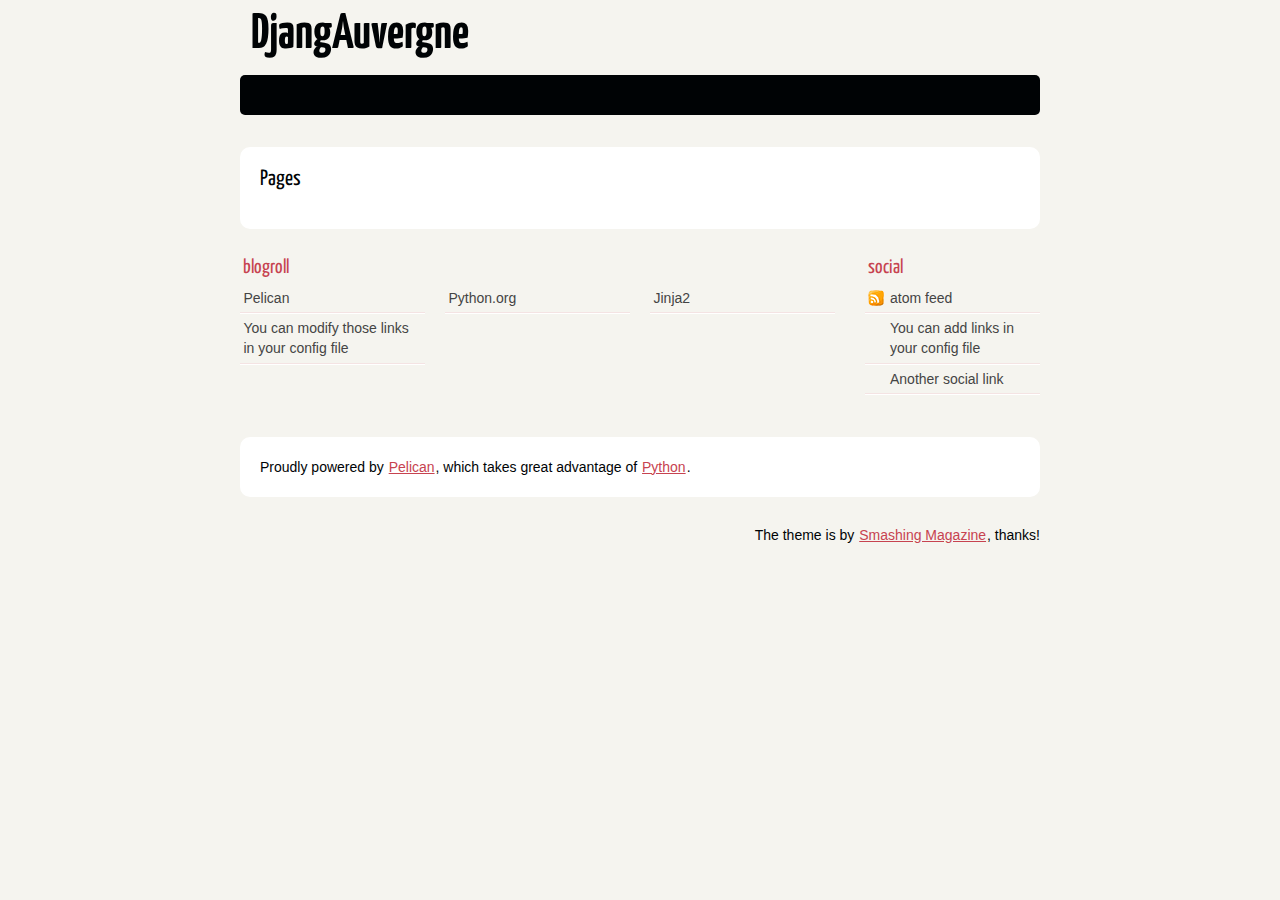
==== index.html @ 939b5523 "Update documentation" ====
<!DOCTYPE html>
<html lang="en">
<head>
        <title>DjangAuvergne</title>
        <meta charset="utf-8" />
        <link rel="stylesheet" href="./theme/css/main.css" type="text/css" />
        
        <link href="/feeds/all.atom.xml" type="application/atom+xml" rel="alternate" title="DjangAuvergne Atom Feed" />
        
        

        <!--[if IE]>
                <script src="http://html5shiv.googlecode.com/svn/trunk/html5.js"></script><![endif]-->

        <!--[if lte IE 7]>
                <link rel="stylesheet" type="text/css" media="all" href="./css/ie.css"/>
                <script src="./js/IE8.js" type="text/javascript"></script><![endif]-->

        <!--[if lt IE 7]>
                <link rel="stylesheet" type="text/css" media="all" href="./css/ie6.css"/><![endif]-->

</head>

<body id="index" class="home">

        <header id="banner" class="body">
                <h1><a href=".">DjangAuvergne </a></h1>
                <nav><ul>
                
                
                
                
                
                </ul></nav>
        </header><!-- /#banner -->
                

<section id="content" class="body">    
<h2>Pages</h2>
    
</section>


        <section id="extras" class="body">
        
                <div class="blogroll">
                        <h2>blogroll</h2>
                        <ul>
                        
                            <li><a href="http://docs.notmyidea.org/alexis/pelican/">Pelican</a></li>
                        
                            <li><a href="http://python.org">Python.org</a></li>
                        
                            <li><a href="http://jinja.pocoo.org">Jinja2</a></li>
                        
                            <li><a href="#">You can modify those links in your config file</a></li>
                        
                        </ul>
                </div><!-- /.blogroll -->
        
        
                <div class="social">
                        <h2>social</h2>
                        <ul>
                            <li><a href="/feeds/all.atom.xml" type="application/atom+xml" rel="alternate">atom feed</a></li>
                            

                        
                            <li><a href="#">You can add links in your config file</a></li>
                        
                            <li><a href="#">Another social link</a></li>
                        
                        </ul>
                </div><!-- /.social -->
        
        </section><!-- /#extras -->

        <footer id="contentinfo" class="body">
                <address id="about" class="vcard body">
                Proudly powered by <a href="http://getpelican.com/">Pelican</a>, which takes great advantage of <a href="http://python.org">Python</a>.
                </address><!-- /#about -->

                <p>The theme is by <a href="http://coding.smashingmagazine.com/2009/08/04/designing-a-html-5-layout-from-scratch/">Smashing Magazine</a>, thanks!</p>
        </footer><!-- /#contentinfo -->




</body>
</html>
---- theme/css/main.css ----
/*
	Name: Smashing HTML5
	Date: July 2009
	Description: Sample layout for HTML5 and CSS3 goodness.
	Version: 1.0
	Author: Enrique Ramírez
	Autor URI: http://enrique-ramirez.com
*/

/* Imports */
@import url("reset.css");
@import url("pygment.css");
@import url("typogrify.css");
@import url(http://fonts.googleapis.com/css?family=Yanone+Kaffeesatz&subset=latin);

/***** Global *****/
/* Body */
body {
    background: #F5F4EF;
    color: #000305;
    font-size: 87.5%; /* Base font size: 14px */
    font-family: 'Trebuchet MS', Trebuchet, 'Lucida Sans Unicode', 'Lucida Grande', 'Lucida Sans', Arial, sans-serif;
    line-height: 1.429;
    margin: 0;
    padding: 0;
    text-align: left;
}

/* Headings */
h1 {font-size: 2em }
h2 {font-size: 1.571em}	/* 22px */
h3 {font-size: 1.429em}	/* 20px */
h4 {font-size: 1.286em}	/* 18px */
h5 {font-size: 1.143em}	/* 16px */
h6 {font-size: 1em}		/* 14px */

h1, h2, h3, h4, h5, h6 {
	font-weight: 400;
	line-height: 1.1;
	margin-bottom: .8em;
    font-family: 'Yanone Kaffeesatz', arial, serif;
}

h3, h4, h5, h6 { margin-top: .8em; }
	
hr { border: 2px solid #EEEEEE; }

/* Anchors */
a {outline: 0;}
a img {border: 0px; text-decoration: none;}
a:link, a:visited {
	color: #C74350;
	padding: 0 1px;
	text-decoration: underline;
}
a:hover, a:active {
	background-color: #C74350;
	color: #fff;
	text-decoration: none;
	text-shadow: 1px 1px 1px #333;
}

h1 a:hover {
    background-color: inherit
}
	
/* Paragraphs */
p {margin-bottom: 1.143em;}

strong, b {font-weight: bold;}
em, i {font-style: italic;}

/* Lists */
ul {
	list-style: outside disc;
	margin: 1em 0 1.5em 1.5em;
}

ol {
	list-style: outside decimal;
	margin: 1em 0 1.5em 1.5em;
}

.post-info {
    float:right;
    margin:10px;
    padding:5px;
}

.post-info p{
    margin-bottom: 1px;
}

.readmore { float: right }

dl {margin: 0 0 1.5em 0;}
dt {font-weight: bold;}
dd {margin-left: 1.5em;}

pre{background-color: #000; padding: 10px; color: #fff; margin: 10px; overflow: auto;}

/* Quotes */
blockquote {
    margin: 20px;
    font-style: italic;
}
cite {}

q {}

div.note {
   float: right;
   margin: 5px;
   font-size: 85%;
   max-width: 300px;
}

/* Tables */
table {margin: .5em auto 1.5em auto; width: 98%;}
	
	/* Thead */
	thead th {padding: .5em .4em; text-align: left;}
	thead td {}

	/* Tbody */
	tbody td {padding: .5em .4em;}
	tbody th {}
	
	tbody .alt td {}
	tbody .alt th {}
	
	/* Tfoot */
	tfoot th {}
	tfoot td {}
	
/* HTML5 tags */
header, section, footer,
aside, nav, article, figure {
	display: block;
}

/***** Layout *****/
.body {clear: both; margin: 0 auto; width: 800px;}
img.right, figure.right {float: right; margin: 0 0 2em 2em;}
img.left, figure.left {float: left; margin: 0 2em 2em 0;}

/*
	Header
*****************/
#banner {
	margin: 0 auto;
	padding: 2.5em 0 0 0;
}

	/* Banner */
	#banner h1 {font-size: 3.571em; line-height: 0;}
	#banner h1 a:link, #banner h1 a:visited {
		color: #000305;
		display: block;
		font-weight: bold;
		margin: 0 0 .6em .2em;
		text-decoration: none;
	}
	#banner h1 a:hover, #banner h1 a:active {
		background: none;
		color: #C74350;
		text-shadow: none;
	}
	
	#banner h1 strong {font-size: 0.36em; font-weight: normal;}
	
	/* Main Nav */
	#banner nav {
		background: #000305;
		font-size: 1.143em;
		height: 40px;
		line-height: 30px;
		margin: 0 auto 2em auto;
		padding: 0;
		text-align: center;
		width: 800px;
		
		border-radius: 5px;
		-moz-border-radius: 5px;
		-webkit-border-radius: 5px;
	}
	
	#banner nav ul {list-style: none; margin: 0 auto; width: 800px;}
	#banner nav li {float: left; display: inline; margin: 0;}
	
	#banner nav a:link, #banner nav a:visited {
		color: #fff;
		display: inline-block;
		height: 30px;
		padding: 5px 1.5em;
		text-decoration: none;
	}
	#banner nav a:hover, #banner nav a:active,
	#banner nav .active a:link, #banner nav .active a:visited {
		background: #C74451;
		color: #fff;
		text-shadow: none !important;
	}
	
	#banner nav li:first-child a {
		border-top-left-radius: 5px;
		-moz-border-radius-topleft: 5px;
		-webkit-border-top-left-radius: 5px;
		
		border-bottom-left-radius: 5px;
		-moz-border-radius-bottomleft: 5px;
		-webkit-border-bottom-left-radius: 5px;
	}

/*
	Featured
*****************/
#featured {
	background: #fff;
	margin-bottom: 2em;
	overflow: hidden;
	padding: 20px;
	width: 760px;
	
	border-radius: 10px;
	-moz-border-radius: 10px;
	-webkit-border-radius: 10px;
}

#featured figure {
	border: 2px solid #eee;
	float: right;
	margin: 0.786em 2em 0 5em;
	width: 248px;
}
#featured figure img {display: block; float: right;}

#featured h2 {color: #C74451; font-size: 1.714em; margin-bottom: 0.333em;}
#featured h3 {font-size: 1.429em; margin-bottom: .5em;}

#featured h3 a:link, #featured h3 a:visited {color: #000305; text-decoration: none;}
#featured h3 a:hover, #featured h3 a:active {color: #fff;}

/*
	Body
*****************/
#content {
	background: #fff;
	margin-bottom: 2em;
	overflow: hidden;
	padding: 20px 20px;
	width: 760px;
	
	border-radius: 10px;
	-moz-border-radius: 10px;
	-webkit-border-radius: 10px;
}

/*
	Extras
*****************/
#extras {margin: 0 auto 3em auto; overflow: hidden;}

#extras ul {list-style: none; margin: 0;}
#extras li {border-bottom: 1px solid #fff;}
#extras h2 {
	color: #C74350;
	font-size: 1.429em;
	margin-bottom: .25em;
	padding: 0 3px;
}

#extras a:link, #extras a:visited {
	color: #444;
	display: block;
	border-bottom: 1px solid #F4E3E3;
	text-decoration: none;
	padding: .3em .25em;
}

#extras a:hover, #extras a:active {color: #fff;}

	/* Blogroll */
	#extras .blogroll {
		float: left;
		width: 615px;
	}
	
	#extras .blogroll li {float: left; margin: 0 20px 0 0; width: 185px;}
	
	/* Social */
	#extras .social {
		float: right;
		width: 175px;
	}
	
	#extras div[class='social'] a {
		background-repeat: no-repeat;
		background-position: 3px 6px;
		padding-left: 25px;
	}
	
		/* Icons */
		.social a[href*='delicious.com'] {background-image: url('../images/icons/delicious.png');}
		.social a[href*='digg.com'] {background-image: url('../images/icons/digg.png');}
		.social a[href*='facebook.com'] {background-image: url('../images/icons/facebook.png');}
		.social a[href*='last.fm'], .social a[href*='lastfm.'] {background-image: url('../images/icons/lastfm.png');}
		.social a[type$='atom+xml'], .social a[type$='rss+xml'] {background-image: url('../images/icons/rss.png');}
		.social a[href*='twitter.com'] {background-image: url('../images/icons/twitter.png');}
		.social a[href*='linkedin.com'] {background-image: url('../images/icons/linkedin.png');}
		.social a[href*='gitorious.org'] {background-image: url('../images/icons/gitorious.org');}

/*
	About
*****************/
#about {
	background: #fff;
	font-style: normal;
	margin-bottom: 2em;
	overflow: hidden;
	padding: 20px;
	text-align: left;
	width: 760px;
	
	border-radius: 10px;
	-moz-border-radius: 10px;
	-webkit-border-radius: 10px;
}

#about .primary {float: left; width: 165px;}
#about .primary strong {color: #C64350; display: block; font-size: 1.286em;}
#about .photo {float: left; margin: 5px 20px;}

#about .url:link, #about .url:visited {text-decoration: none;}

#about .bio {float: right; width: 500px;}

/*
	Footer
*****************/
#contentinfo {padding-bottom: 2em; text-align: right;}

/***** Sections *****/
/* Blog */
.hentry {
	display: block;
	clear: both;
	border-bottom: 1px solid #eee;
	padding: 1.5em 0;
}
li:last-child .hentry, #content > .hentry {border: 0; margin: 0;}
#content > .hentry {padding: 1em 0;}
.hentry img{display : none ;}
.entry-title {font-size: 3em; margin-bottom: 10px; margin-top: 0;}
.entry-title a:link, .entry-title a:visited {text-decoration: none; color: #333;}
.entry-title a:visited {background-color: #fff;}

.hentry .post-info * {font-style: normal;}

	/* Content */
	.hentry footer {margin-bottom: 2em;}
	.hentry footer address {display: inline;}
	#posts-list footer address {display: block;}

	/* Blog Index */
	#posts-list {list-style: none; margin: 0;}
	#posts-list .hentry {padding-left: 10px; position: relative;}
	
	#posts-list footer {
		left: 10px;
		position: relative;
        float: left;
		top: 0.5em;
		width: 190px;
	}
	
	/* About the Author */
	#about-author {
		background: #f9f9f9;
		clear: both;
		font-style: normal;
		margin: 2em 0;
		padding: 10px 20px 15px 20px;
		
		border-radius: 5px;
		-moz-border-radius: 5px;
		-webkit-border-radius: 5px;
	}
	
	#about-author strong {
		color: #C64350;
		clear: both;
		display: block;
		font-size: 1.429em;
	}
	
	#about-author .photo {border: 1px solid #ddd; float: left; margin: 5px 1em 0 0;}
	
	/* Comments */
	#comments-list {list-style: none; margin: 0 1em;}
	#comments-list blockquote {
		background: #f8f8f8;
		clear: both;
		font-style: normal;
		margin: 0;
		padding: 15px 20px;
		
		border-radius: 5px;
		-moz-border-radius: 5px;
		-webkit-border-radius: 5px;
	}
	#comments-list footer {color: #888; padding: .5em 1em 0 0; text-align: right;}
	
	#comments-list li:nth-child(2n) blockquote {background: #F5f5f5;}
	
	/* Add a Comment */
	#add-comment label {clear: left; float: left; text-align: left; width: 150px;}
	#add-comment input[type='text'],
	#add-comment input[type='email'],
	#add-comment input[type='url'] {float: left; width: 200px;}
	
	#add-comment textarea {float: left; height: 150px; width: 495px;}
	
	#add-comment p.req {clear: both; margin: 0 .5em 1em 0; text-align: right;}
	
	#add-comment input[type='submit'] {float: right; margin: 0 .5em;}
	#add-comment * {margin-bottom: .5em;}
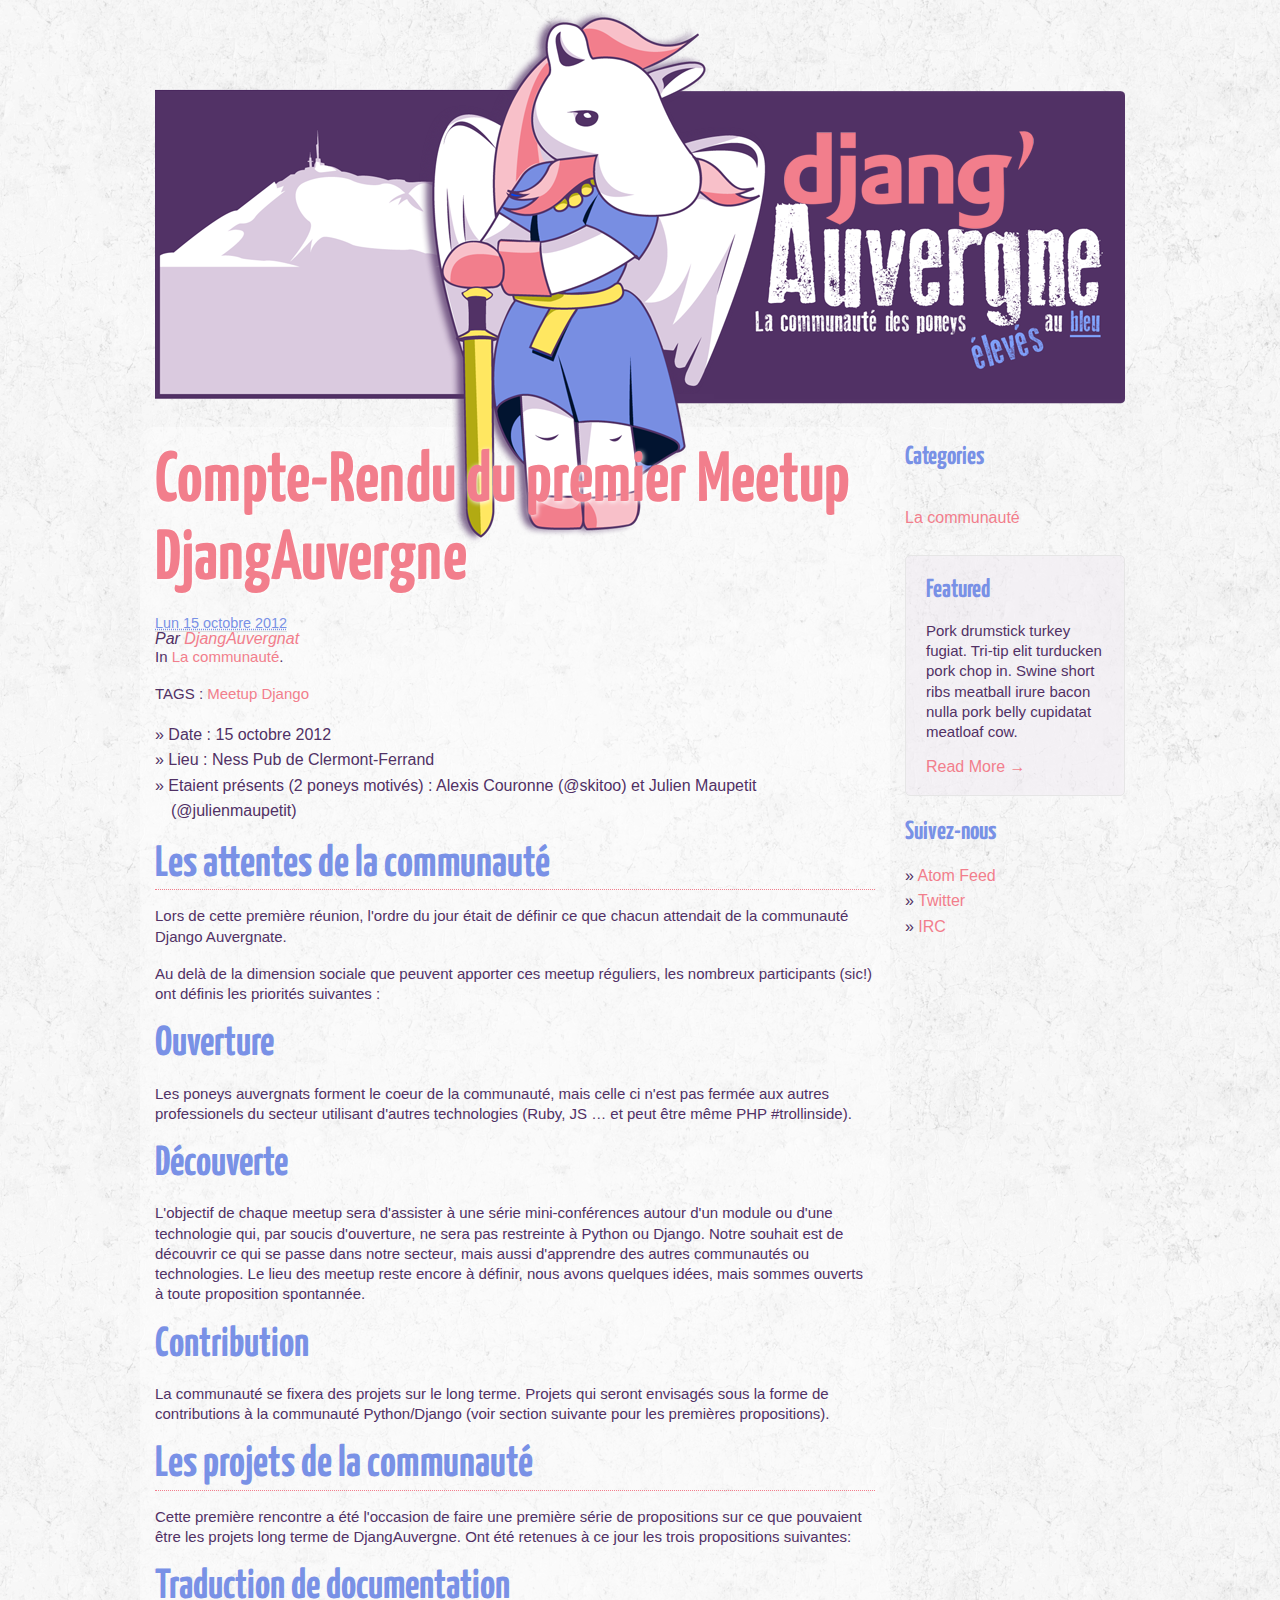
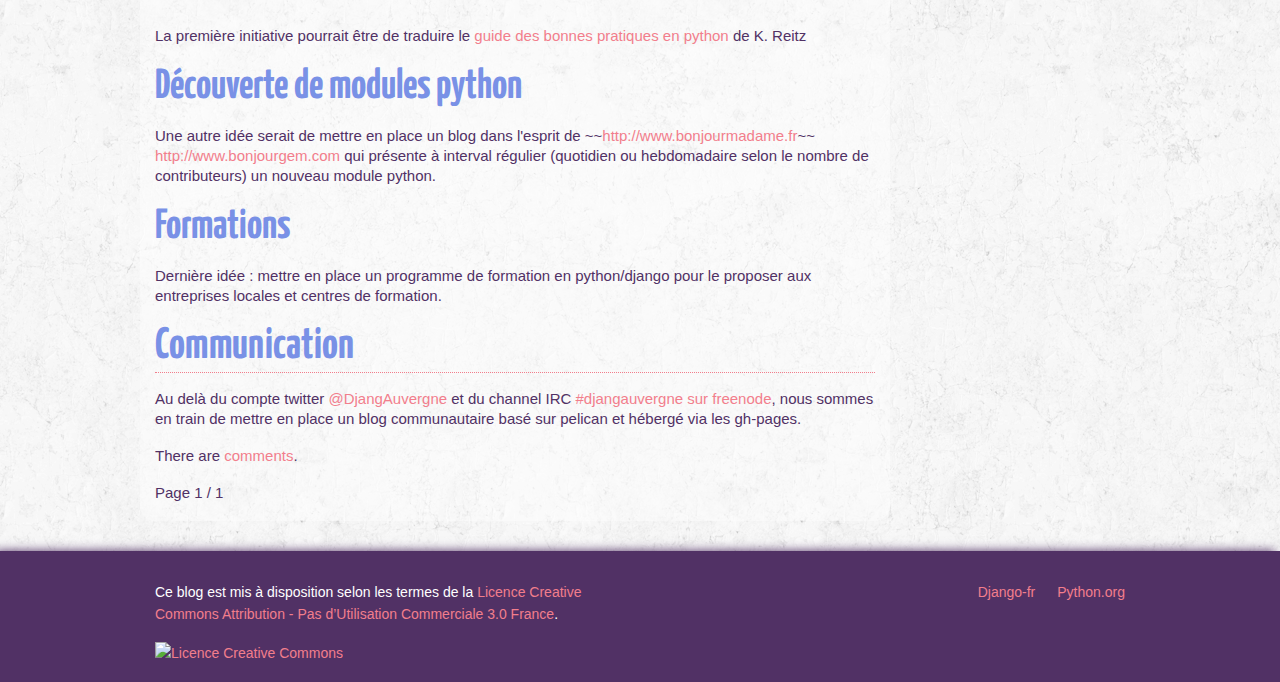
==== commit 1f95ef85: "Update documentation" ====
--- a/index.html
+++ b/index.html
@@ -1,90 +1,280 @@
 <!DOCTYPE html>
-<html lang="en">
+
+<!-- paulirish.com/2008/conditional-stylesheets-vs-css-hacks-answer-neither/ -->
+<!--[if lt IE 7]> <html class="no-js lt-ie9 lt-ie8 lt-ie7" lang="en"> <![endif]-->
+<!--[if IE 7]>    <html class="no-js lt-ie9 lt-ie8" lang="en"> <![endif]-->
+<!--[if IE 8]>    <html class="no-js lt-ie9" lang="en"> <![endif]-->
+<!--[if gt IE 8]><!--> <html class="no-js" lang="en"> <!--<![endif]-->
 <head>
-        <title>DjangAuvergne</title>
-        <meta charset="utf-8" />
-        <link rel="stylesheet" href="./theme/css/main.css" type="text/css" />
-        
-        <link href="/feeds/all.atom.xml" type="application/atom+xml" rel="alternate" title="DjangAuvergne Atom Feed" />
-        
-        
-
-        <!--[if IE]>
-                <script src="http://html5shiv.googlecode.com/svn/trunk/html5.js"></script><![endif]-->
-
-        <!--[if lte IE 7]>
-                <link rel="stylesheet" type="text/css" media="all" href="./css/ie.css"/>
-                <script src="./js/IE8.js" type="text/javascript"></script><![endif]-->
-
-        <!--[if lt IE 7]>
-                <link rel="stylesheet" type="text/css" media="all" href="./css/ie6.css"/><![endif]-->
+    <meta charset="utf-8" />
+
+    <!-- Set the viewport width to device width for mobile -->
+    <meta name="viewport" content="width=device-width" />
+
+    <title>DjangAuvergne</title>
+
+    <link rel="stylesheet" href="./theme/stylesheets/main.css" type="text/css" />
+    
+    <link href="/feeds/all.atom.xml" type="application/atom+xml" rel="alternate" title="DjangAuvergne Atom Feed" />
+    
+    
+
+    <script src="./theme/javascripts/foundation/modernizr.foundation.js"></script>
+
+    <!-- IE Fix for HTML5 Tags -->
+    <!--[if lt IE 9]>
+        <script src="http://html5shiv.googlecode.com/svn/trunk/html5.js"></script>
+    <![endif]-->
 
 </head>
 
 <body id="index" class="home">
 
-        <header id="banner" class="body">
-                <h1><a href=".">DjangAuvergne </a></h1>
-                <nav><ul>
-                
-                
-                
-                
-                
-                </ul></nav>
-        </header><!-- /#banner -->
-                
-
-<section id="content" class="body">    
-<h2>Pages</h2>
-    
-</section>
-
-
-        <section id="extras" class="body">
-        
-                <div class="blogroll">
-                        <h2>blogroll</h2>
-                        <ul>
-                        
-                            <li><a href="http://docs.notmyidea.org/alexis/pelican/">Pelican</a></li>
-                        
+    
+
+    <!-- Nav Bar -->
+
+    <header class="row">
+        <div class="twelve columns">
+            <ul class="nav">
+                
+                
+                
+                
+            </ul>
+            <div id="brand">
+                <div id="brand_bg" data-stellar-ratio="1">
+                    <img src="./theme/images/DjangAuvergne_banner_bg.png" alt="DjangAuvergne Banner" />
+                </div>
+                <div id="brand_title" data-stellar-ratio="1.5" data-stellar-horizontal-offset="180">
+                    <img src="./theme/images/DjangAuvergne_banner_title.png" alt="DjangAuvergne Banner" />
+                </div>
+                <div id="brand_poney" data-stellar-ratio="0.9" data-stellar-horizontal-offset="190">
+                    <a href="." title="DjangAuvergne - Le blog des poneys élevés au bleu">
+                        <img src="./theme/images/DjangAuvergne_banner_poney.png" alt="DjangAuvergne Banner" />
+                    </a>
+                </div>
+            </div>
+        </div>
+    </header>
+
+    <!-- End Nav -->
+
+    <!-- Main Page Content and Sidebar -->
+
+    <div id="content-wrapper" class="row">
+
+        <!-- Main Blog Content -->
+        <div class="nine columns" role="content">
+
+            
+
+
+    
+
+        
+        
+            <aside id="featured">
+                <article>
+                    <h1 class="entry-title"><a href="./2012-10-15-Premier-Meetup-DjangAuvergne.html">Compte-Rendu du premier Meetup DjangAuvergne</a></h1>
+                    <footer class="post-info">
+    <abbr class="published" title="2012-10-15T00:00:00">
+        Lun 15 octobre 2012
+    </abbr>
+
+    
+    <address class="vcard author">
+        Par <a class="url fn" href="./author/djangauvergnat.html">DjangAuvergnat</a>
+    </address>
+    
+
+    <p>In <a href="./category/la-communaute.html">La communauté</a>. </p>
+
+    
+    <p>TAGS :
+        
+        <a href="./tag/meetup.html">Meetup</a>
+        
+        <a href="./tag/django.html">Django</a>
+        
+    </p>
+
+
+    
+</footer><!-- /.post-info --><ul>
+<li>Date : 15 octobre 2012</li>
+<li>Lieu : Ness Pub de Clermont-Ferrand</li>
+<li>Etaient présents (2 poneys motivés) : Alexis Couronne (@skitoo) et Julien Maupetit (@julienmaupetit)</li>
+</ul>
+<h2>Les attentes de la communauté</h2>
+<p>Lors de cette première réunion, l'ordre du jour était de définir ce que chacun attendait de la communauté Django Auvergnate. </p>
+<p>Au delà de la dimension sociale que peuvent apporter ces meetup réguliers, les nombreux participants (sic!) ont définis les priorités suivantes :</p>
+<h3>Ouverture</h3>
+<p>Les poneys auvergnats forment le coeur de la communauté, mais celle ci n'est pas fermée aux autres professionels du secteur utilisant d'autres technologies (Ruby, JS … et peut être même PHP #trollinside).</p>
+<h3>Découverte</h3>
+<p>L'objectif de chaque meetup sera d'assister à une série mini-conférences autour d'un module ou d'une technologie qui, par soucis d'ouverture, ne sera pas restreinte à Python ou Django. Notre souhait est de découvrir ce qui se passe dans notre secteur, mais aussi d'apprendre des autres communautés ou technologies. Le lieu des meetup reste encore à définir, nous avons quelques idées, mais sommes ouverts à toute proposition spontannée.</p>
+<h3>Contribution</h3>
+<p>La communauté se fixera des projets sur le long terme. Projets qui seront envisagés sous la forme de contributions à la communauté Python/Django (voir section suivante pour les premières propositions).</p>
+<h2>Les projets de la communauté</h2>
+<p>Cette première rencontre a été l'occasion de faire une première série de propositions sur ce que pouvaient être les projets long terme de DjangAuvergne. Ont été retenues à ce jour les trois propositions suivantes:</p>
+<h3>Traduction de documentation</h3>
+<p>La première initiative pourrait être de traduire le <a href="https://github.com/kennethreitz/python-guide">guide des bonnes pratiques en python</a> de K. Reitz</p>
+<h3>Découverte de modules python</h3>
+<p>Une autre idée serait de mettre en place un blog dans l'esprit de ~~<a href="http://www.bonjourmadame.fr">http://www.bonjourmadame.fr</a>~~ <a href="http://www.bonjourgem.com">http://www.bonjourgem.com</a> qui présente à interval régulier (quotidien ou hebdomadaire selon le nombre de contributeurs) un nouveau module python.</p>
+<h3>Formations</h3>
+<p>Dernière idée : mettre en place un programme de formation en python/django pour le proposer aux entreprises locales et centres de formation.</p>
+<h2>Communication</h2>
+<p>Au delà du compte twitter <a href="http://twitter.com/DjangAuvergne">@DjangAuvergne</a> et du channel IRC <a href="irc://chat.freenode.net:6667/djangauvergne">#djangauvergne sur freenode</a>, nous sommes en train de mettre en place un blog communautaire basé sur pelican et hébergé via les gh-pages.</p><p>There are <a href="./2012-10-15-Premier-Meetup-DjangAuvergne.html#disqus_thread">comments</a>.</p>
+                </article>
+                
+                    
+<p class="paginator">
+    
+    Page 1 / 1
+    
+</p>
+
+                
+            </aside><!-- /#featured -->
+            
+        
+        
+        
+            
+            </section><!-- /#content -->
+        
+    
+
+
+
+
+
+        </div>
+
+        <!-- End Main Content -->
+
+        <!-- Sidebar -->
+
+        <aside class="three columns">
+
+            <h5>Categories</h5>
+            <ul class="side-nav">
+                
+                <li ><a href="./category/la-communaute.html">La communauté</a></li>
+                
+            </ul>
+
+            <div class="panel">
+                <h5>Featured</h5>
+                <p>Pork drumstick turkey fugiat. Tri-tip elit turducken pork chop in. Swine short ribs meatball irure bacon nulla pork belly cupidatat meatloaf cow.</p>
+                <a href="#">Read More &rarr;</a>
+            </div>
+
+            <section id="extras">
+                
+                <div class="social">
+                    <h5>Suivez-nous</h5>
+                    <ul>
+                        <li><a href="/feeds/all.atom.xml" type="application/atom+xml" rel="alternate">Atom Feed</a></li>
+                        
+
+                        
+                        <li><a href="http://twitter.com/DjangAuvergne">Twitter</a></li>
+                        
+                        <li><a href="irc://chat.freenode.net:6667/djangauvergne">IRC</a></li>
+                        
+                    </ul>
+                </div><!-- /.social -->
+                
+            </section><!-- /#extras -->
+
+        </aside>
+
+        <!-- End Sidebar -->
+    </div>
+
+    <!-- End Main Content and Sidebar -->
+
+    <!-- Footer -->
+
+    <div id="footer-wrapper">
+        <footer class="row">
+            <div class="twelve columns">
+                <div class="row">
+                    <div class="six columns">
+                        <p>
+                            Ce blog est mis à disposition selon les termes de la <a rel="license" href="http://creativecommons.org/licenses/by-nc/3.0/fr/">Licence Creative Commons Attribution - Pas d’Utilisation Commerciale 3.0 France</a>.
+                        </p>
+                        <p>
+                            <a rel="license" href="http://creativecommons.org/licenses/by-nc/3.0/fr/">
+                                <img alt="Licence Creative Commons" style="border-width:0" src="http://i.creativecommons.org/l/by-nc/3.0/fr/80x15.png" />
+                            </a>
+                        </p>
+                    </div>
+                    <div class="six columns">
+                        
+                        <ul class="link-list right">
+                            
+                            <li><a href="http://django-fr.org">Django-fr</a></li>
+                            
                             <li><a href="http://python.org">Python.org</a></li>
-                        
-                            <li><a href="http://jinja.pocoo.org">Jinja2</a></li>
-                        
-                            <li><a href="#">You can modify those links in your config file</a></li>
-                        
+                            
                         </ul>
-                </div><!-- /.blogroll -->
-        
-        
-                <div class="social">
-                        <h2>social</h2>
-                        <ul>
-                            <li><a href="/feeds/all.atom.xml" type="application/atom+xml" rel="alternate">atom feed</a></li>
-                            
-
-                        
-                            <li><a href="#">You can add links in your config file</a></li>
-                        
-                            <li><a href="#">Another social link</a></li>
-                        
-                        </ul>
-                </div><!-- /.social -->
-        
-        </section><!-- /#extras -->
-
-        <footer id="contentinfo" class="body">
-                <address id="about" class="vcard body">
-                Proudly powered by <a href="http://getpelican.com/">Pelican</a>, which takes great advantage of <a href="http://python.org">Python</a>.
-                </address><!-- /#about -->
-
-                <p>The theme is by <a href="http://coding.smashingmagazine.com/2009/08/04/designing-a-html-5-layout-from-scratch/">Smashing Magazine</a>, thanks!</p>
-        </footer><!-- /#contentinfo -->
-
-
-
-
-</body>
-</html>+                        
+                    </div>
+                </div>
+            </div>
+        </footer>
+    </div>
+
+    <!-- End Footer -->
+
+    
+    <script type="text/javascript">
+    var gaJsHost = (("https:" == document.location.protocol) ? "https://ssl." : "http://www.");
+    document.write(unescape("%3Cscript src='" + gaJsHost + "google-analytics.com/ga.js' type='text/javascript'%3E%3C/script%3E"));
+    </script>
+    <script type="text/javascript">
+    try {
+        var pageTracker = _gat._getTracker("UA-36095581-1");
+    pageTracker._trackPageview();
+    } catch(err) {}</script>
+
+    
+    
+<script type="text/javascript">
+    var disqus_shortname = 'djangauvergne';
+    (function () {
+        var s = document.createElement('script'); s.async = true;
+        s.type = 'text/javascript';
+        s.src = 'http://' + disqus_shortname + '.disqus.com/count.js';
+        (document.getElementsByTagName('HEAD')[0] || document.getElementsByTagName('BODY')[0]).appendChild(s);
+    }());
+</script>
+
+
+
+    <!-- Included JS Files (Uncompressed) -->
+    <script src="./theme/javascripts/foundation/jquery.js"></script>
+    <!-- <script src="./theme/javascripts/foundation/jquery.foundation.accordion.js"></script> -->
+    <!-- <script src="./theme/javascripts/foundation/jquery.foundation.alerts.js"></script> -->
+    <!-- <script src="./theme/javascripts/foundation/jquery.foundation.buttons.js"></script> -->
+    <!-- <script src="./theme/javascripts/foundation/jquery.foundation.forms.js"></script> -->
+    <script src="./theme/javascripts/foundation/jquery.foundation.mediaQueryToggle.js"></script>
+    <!-- <script src="./theme/javascripts/foundation/jquery.foundation.navigation.js"></script> -->
+    <!-- <script src="./theme/javascripts/foundation/jquery.foundation.orbit.js"></script> -->
+    <!-- <script src="./theme/javascripts/foundation/jquery.foundation.reveal.js"></script> -->
+    <!-- <script src="./theme/javascripts/foundation/jquery.foundation.tabs.js"></script> -->
+    <!-- <script src="./theme/javascripts/foundation/jquery.foundation.tooltips.js"></script> -->
+    <!-- <script src="./theme/javascripts/foundation/jquery.foundation.topbar.js"></script> -->
+    <script src="./theme/javascripts/foundation/jquery.placeholder.js"></script>
+
+    <!-- Application Javascript, safe to override -->
+    <script src="./theme/javascripts/foundation/app.js"></script>
+
+    <!-- Stellar.js -->
+    <script src="./theme/javascripts/stellar/jquery.stellar.min.js"></script>
+
+    <!-- Custom scripts -->
+    <script src="./theme/javascripts/djangauvergne/parallax.js"></script>
+</body>--- a/theme/stylesheets/main.css
+++ b/theme/stylesheets/main.css
@@ -0,0 +1,6400 @@
+@import url(http://fonts.googleapis.com/css?family=Yanone+Kaffeesatz:400,700);
+/* Requires: normalize.css */
+/* Global Reset & Standards ---------------------- */
+/* line 5, ../../../../../../../.rbenv/versions/1.9.3-p194/lib/ruby/gems/1.9.1/gems/zurb-foundation-3.2.0/scss/foundation/common/_globals.scss */
+* {
+  -webkit-box-sizing: border-box;
+  -moz-box-sizing: border-box;
+  box-sizing: border-box;
+}
+
+/* line 6, ../../../../../../../.rbenv/versions/1.9.3-p194/lib/ruby/gems/1.9.1/gems/zurb-foundation-3.2.0/scss/foundation/common/_globals.scss */
+html {
+  font-size: 62.5%;
+}
+
+/* line 7, ../../../../../../../.rbenv/versions/1.9.3-p194/lib/ruby/gems/1.9.1/gems/zurb-foundation-3.2.0/scss/foundation/common/_globals.scss */
+body {
+  background: white;
+  font-family: "Helvetica Neue", "Helvetica", Helvetica, Arial, sans-serif;
+  font-weight: normal;
+  font-style: normal;
+  font-size: 16px;
+  line-height: 1;
+  color: #513165;
+  position: relative;
+  -webkit-font-smoothing: antialiased;
+}
+
+/* Links ---------------------- */
+/* line 11, ../../../../../../../.rbenv/versions/1.9.3-p194/lib/ruby/gems/1.9.1/gems/zurb-foundation-3.2.0/scss/foundation/common/_globals.scss */
+a {
+  color: #f27e8c;
+  text-decoration: none;
+  line-height: inherit;
+}
+
+/* line 12, ../../../../../../../.rbenv/versions/1.9.3-p194/lib/ruby/gems/1.9.1/gems/zurb-foundation-3.2.0/scss/foundation/common/_globals.scss */
+a:hover {
+  color: #f06777;
+}
+
+/* line 13, ../../../../../../../.rbenv/versions/1.9.3-p194/lib/ruby/gems/1.9.1/gems/zurb-foundation-3.2.0/scss/foundation/common/_globals.scss */
+a:focus {
+  color: #f27e8c;
+  outline: none;
+}
+
+/* line 14, ../../../../../../../.rbenv/versions/1.9.3-p194/lib/ruby/gems/1.9.1/gems/zurb-foundation-3.2.0/scss/foundation/common/_globals.scss */
+p a, p a:visited {
+  line-height: inherit;
+}
+
+/* Misc ---------------------- */
+/* line 18, ../../../../../../../.rbenv/versions/1.9.3-p194/lib/ruby/gems/1.9.1/gems/zurb-foundation-3.2.0/scss/foundation/common/_globals.scss */
+.left {
+  float: left;
+}
+
+/* line 19, ../../../../../../../.rbenv/versions/1.9.3-p194/lib/ruby/gems/1.9.1/gems/zurb-foundation-3.2.0/scss/foundation/common/_globals.scss */
+.right {
+  float: right;
+}
+
+/* line 20, ../../../../../../../.rbenv/versions/1.9.3-p194/lib/ruby/gems/1.9.1/gems/zurb-foundation-3.2.0/scss/foundation/common/_globals.scss */
+.text-left {
+  text-align: left;
+}
+
+/* line 21, ../../../../../../../.rbenv/versions/1.9.3-p194/lib/ruby/gems/1.9.1/gems/zurb-foundation-3.2.0/scss/foundation/common/_globals.scss */
+.text-right {
+  text-align: right;
+}
+
+/* line 22, ../../../../../../../.rbenv/versions/1.9.3-p194/lib/ruby/gems/1.9.1/gems/zurb-foundation-3.2.0/scss/foundation/common/_globals.scss */
+.text-center {
+  text-align: center;
+}
+
+/* line 23, ../../../../../../../.rbenv/versions/1.9.3-p194/lib/ruby/gems/1.9.1/gems/zurb-foundation-3.2.0/scss/foundation/common/_globals.scss */
+.hide {
+  display: none !important;
+}
+
+/* line 24, ../../../../../../../.rbenv/versions/1.9.3-p194/lib/ruby/gems/1.9.1/gems/zurb-foundation-3.2.0/scss/foundation/common/_globals.scss */
+.highlight {
+  background: #fef2f3;
+}
+
+/* line 26, ../../../../../../../.rbenv/versions/1.9.3-p194/lib/ruby/gems/1.9.1/gems/zurb-foundation-3.2.0/scss/foundation/common/_globals.scss */
+#googlemap img, object, embed {
+  max-width: none;
+}
+
+/* line 28, ../../../../../../../.rbenv/versions/1.9.3-p194/lib/ruby/gems/1.9.1/gems/zurb-foundation-3.2.0/scss/foundation/common/_globals.scss */
+#map_canvas embed {
+  max-width: none;
+}
+
+/* line 29, ../../../../../../../.rbenv/versions/1.9.3-p194/lib/ruby/gems/1.9.1/gems/zurb-foundation-3.2.0/scss/foundation/common/_globals.scss */
+#map_canvas img {
+  max-width: none;
+}
+
+/* line 30, ../../../../../../../.rbenv/versions/1.9.3-p194/lib/ruby/gems/1.9.1/gems/zurb-foundation-3.2.0/scss/foundation/common/_globals.scss */
+#map_canvas object {
+  max-width: none;
+}
+
+/* Reset for strange margins by default on <figure> elements */
+/* line 33, ../../../../../../../.rbenv/versions/1.9.3-p194/lib/ruby/gems/1.9.1/gems/zurb-foundation-3.2.0/scss/foundation/common/_globals.scss */
+figure {
+  margin: 0;
+}
+
+/* Base Type Styles Using Modular Scale ---------------------- */
+/* line 3, ../../../../../../../.rbenv/versions/1.9.3-p194/lib/ruby/gems/1.9.1/gems/zurb-foundation-3.2.0/scss/foundation/common/_typography.scss */
+body, div, dl, dt, dd, ul, ol, li, h1, h2, h3, h4, h5, h6, pre, form, p, blockquote, th, td {
+  margin: 0;
+  padding: 0;
+  font-size: 16px;
+  direction: ltr;
+}
+
+/* line 10, ../../../../../../../.rbenv/versions/1.9.3-p194/lib/ruby/gems/1.9.1/gems/zurb-foundation-3.2.0/scss/foundation/common/_typography.scss */
+p {
+  font-family: inherit;
+  font-weight: normal;
+  font-size: 16px;
+  line-height: 1.6;
+  margin-bottom: 17px;
+}
+/* line 11, ../../../../../../../.rbenv/versions/1.9.3-p194/lib/ruby/gems/1.9.1/gems/zurb-foundation-3.2.0/scss/foundation/common/_typography.scss */
+p.lead {
+  font-size: 20px;
+  line-height: 1.6;
+  margin-bottom: 17px;
+}
+
+/* line 13, ../../../../../../../.rbenv/versions/1.9.3-p194/lib/ruby/gems/1.9.1/gems/zurb-foundation-3.2.0/scss/foundation/common/_typography.scss */
+aside p {
+  font-size: 15px;
+  line-height: 1.35;
+  font-style: italic;
+}
+
+/* line 15, ../../../../../../../.rbenv/versions/1.9.3-p194/lib/ruby/gems/1.9.1/gems/zurb-foundation-3.2.0/scss/foundation/common/_typography.scss */
+h1, h2, h3, h4, h5, h6 {
+  font-family: "Helvetica Neue", "Helvetica", Helvetica, Arial, sans-serif;
+  font-weight: bold;
+  font-style: normal;
+  color: #7991e6;
+  text-rendering: optimizeLegibility;
+  line-height: 1.1;
+  margin-bottom: 16px;
+  margin-top: 16px;
+}
+/* line 24, ../../../../../../../.rbenv/versions/1.9.3-p194/lib/ruby/gems/1.9.1/gems/zurb-foundation-3.2.0/scss/foundation/common/_typography.scss */
+h1 small, h2 small, h3 small, h4 small, h5 small, h6 small {
+  font-size: 60%;
+  color: #fafbfe;
+  line-height: 0;
+}
+
+/* line 27, ../../../../../../../.rbenv/versions/1.9.3-p194/lib/ruby/gems/1.9.1/gems/zurb-foundation-3.2.0/scss/foundation/common/_typography.scss */
+h1 {
+  font-size: 44px;
+}
+
+/* line 28, ../../../../../../../.rbenv/versions/1.9.3-p194/lib/ruby/gems/1.9.1/gems/zurb-foundation-3.2.0/scss/foundation/common/_typography.scss */
+h2 {
+  font-size: 42px;
+}
+
+/* line 29, ../../../../../../../.rbenv/versions/1.9.3-p194/lib/ruby/gems/1.9.1/gems/zurb-foundation-3.2.0/scss/foundation/common/_typography.scss */
+h3 {
+  font-size: 27px;
+}
+
+/* line 30, ../../../../../../../.rbenv/versions/1.9.3-p194/lib/ruby/gems/1.9.1/gems/zurb-foundation-3.2.0/scss/foundation/common/_typography.scss */
+h4 {
+  font-size: 26px;
+}
+
+/* line 31, ../../../../../../../.rbenv/versions/1.9.3-p194/lib/ruby/gems/1.9.1/gems/zurb-foundation-3.2.0/scss/foundation/common/_typography.scss */
+h5 {
+  font-size: 17px;
+}
+
+/* line 32, ../../../../../../../.rbenv/versions/1.9.3-p194/lib/ruby/gems/1.9.1/gems/zurb-foundation-3.2.0/scss/foundation/common/_typography.scss */
+h6 {
+  font-size: 16px;
+}
+
+/* line 34, ../../../../../../../.rbenv/versions/1.9.3-p194/lib/ruby/gems/1.9.1/gems/zurb-foundation-3.2.0/scss/foundation/common/_typography.scss */
+hr {
+  border: solid #ddd;
+  border-width: 1px 0 0;
+  clear: both;
+  margin: 22px 0 21px;
+  height: 0;
+}
+
+/* line 36, ../../../../../../../.rbenv/versions/1.9.3-p194/lib/ruby/gems/1.9.1/gems/zurb-foundation-3.2.0/scss/foundation/common/_typography.scss */
+.subheader {
+  line-height: 1.3;
+  color: #fafbfe;
+  font-weight: 300;
+  margin-bottom: 17px;
+}
+
+/* line 38, ../../../../../../../.rbenv/versions/1.9.3-p194/lib/ruby/gems/1.9.1/gems/zurb-foundation-3.2.0/scss/foundation/common/_typography.scss */
+em, i {
+  font-style: italic;
+  line-height: inherit;
+}
+
+/* line 39, ../../../../../../../.rbenv/versions/1.9.3-p194/lib/ruby/gems/1.9.1/gems/zurb-foundation-3.2.0/scss/foundation/common/_typography.scss */
+strong, b {
+  font-weight: bold;
+  line-height: inherit;
+}
+
+/* line 40, ../../../../../../../.rbenv/versions/1.9.3-p194/lib/ruby/gems/1.9.1/gems/zurb-foundation-3.2.0/scss/foundation/common/_typography.scss */
+small {
+  font-size: 60%;
+  line-height: inherit;
+}
+
+/* line 41, ../../../../../../../.rbenv/versions/1.9.3-p194/lib/ruby/gems/1.9.1/gems/zurb-foundation-3.2.0/scss/foundation/common/_typography.scss */
+code {
+  font-weight: bold;
+  background: #fef2f3;
+}
+
+/* Lists ---------------------- */
+/* line 44, ../../../../../../../.rbenv/versions/1.9.3-p194/lib/ruby/gems/1.9.1/gems/zurb-foundation-3.2.0/scss/foundation/common/_typography.scss */
+ul, ol, dl {
+  font-size: 16px;
+  line-height: 1.6;
+  margin-bottom: 17px;
+  list-style-position: outside;
+}
+
+/* line 47, ../../../../../../../.rbenv/versions/1.9.3-p194/lib/ruby/gems/1.9.1/gems/zurb-foundation-3.2.0/scss/foundation/common/_typography.scss */
+ul li ul, ul li ol {
+  margin-left: 20px;
+  margin-bottom: 0;
+}
+/* line 49, ../../../../../../../.rbenv/versions/1.9.3-p194/lib/ruby/gems/1.9.1/gems/zurb-foundation-3.2.0/scss/foundation/common/_typography.scss */
+ul.square, ul.circle, ul.disc {
+  margin-left: 17px;
+}
+/* line 50, ../../../../../../../.rbenv/versions/1.9.3-p194/lib/ruby/gems/1.9.1/gems/zurb-foundation-3.2.0/scss/foundation/common/_typography.scss */
+ul.square {
+  list-style-type: square;
+}
+/* line 51, ../../../../../../../.rbenv/versions/1.9.3-p194/lib/ruby/gems/1.9.1/gems/zurb-foundation-3.2.0/scss/foundation/common/_typography.scss */
+ul.square li ul {
+  list-style: inherit;
+}
+/* line 53, ../../../../../../../.rbenv/versions/1.9.3-p194/lib/ruby/gems/1.9.1/gems/zurb-foundation-3.2.0/scss/foundation/common/_typography.scss */
+ul.circle {
+  list-style-type: circle;
+}
+/* line 54, ../../../../../../../.rbenv/versions/1.9.3-p194/lib/ruby/gems/1.9.1/gems/zurb-foundation-3.2.0/scss/foundation/common/_typography.scss */
+ul.circle li ul {
+  list-style: inherit;
+}
+/* line 56, ../../../../../../../.rbenv/versions/1.9.3-p194/lib/ruby/gems/1.9.1/gems/zurb-foundation-3.2.0/scss/foundation/common/_typography.scss */
+ul.disc {
+  list-style-type: disc;
+}
+/* line 57, ../../../../../../../.rbenv/versions/1.9.3-p194/lib/ruby/gems/1.9.1/gems/zurb-foundation-3.2.0/scss/foundation/common/_typography.scss */
+ul.disc li ul {
+  list-style: inherit;
+}
+/* line 59, ../../../../../../../.rbenv/versions/1.9.3-p194/lib/ruby/gems/1.9.1/gems/zurb-foundation-3.2.0/scss/foundation/common/_typography.scss */
+ul.no-bullet {
+  list-style: none;
+}
+/* line 60, ../../../../../../../.rbenv/versions/1.9.3-p194/lib/ruby/gems/1.9.1/gems/zurb-foundation-3.2.0/scss/foundation/common/_typography.scss */
+ul.large li {
+  line-height: 21px;
+}
+
+/* line 62, ../../../../../../../.rbenv/versions/1.9.3-p194/lib/ruby/gems/1.9.1/gems/zurb-foundation-3.2.0/scss/foundation/common/_typography.scss */
+ol {
+  margin-left: 20px;
+}
+/* line 64, ../../../../../../../.rbenv/versions/1.9.3-p194/lib/ruby/gems/1.9.1/gems/zurb-foundation-3.2.0/scss/foundation/common/_typography.scss */
+ol li ul, ol li ol {
+  margin-left: 20px;
+  margin-bottom: 0;
+}
+
+/* Blockquotes ---------------------- */
+/* line 69, ../../../../../../../.rbenv/versions/1.9.3-p194/lib/ruby/gems/1.9.1/gems/zurb-foundation-3.2.0/scss/foundation/common/_typography.scss */
+blockquote, blockquote p {
+  line-height: 1.5;
+  color: #fafbfe;
+}
+
+/* line 70, ../../../../../../../.rbenv/versions/1.9.3-p194/lib/ruby/gems/1.9.1/gems/zurb-foundation-3.2.0/scss/foundation/common/_typography.scss */
+blockquote {
+  margin: 0 0 17px;
+  padding: 9px 20px 0 19px;
+  border-left: 1px solid #ddd;
+}
+/* line 71, ../../../../../../../.rbenv/versions/1.9.3-p194/lib/ruby/gems/1.9.1/gems/zurb-foundation-3.2.0/scss/foundation/common/_typography.scss */
+blockquote cite {
+  display: block;
+  font-size: 15px;
+  color: #cfd8f6;
+}
+/* line 72, ../../../../../../../.rbenv/versions/1.9.3-p194/lib/ruby/gems/1.9.1/gems/zurb-foundation-3.2.0/scss/foundation/common/_typography.scss */
+blockquote cite:before {
+  content: "\2014 \0020";
+}
+/* line 73, ../../../../../../../.rbenv/versions/1.9.3-p194/lib/ruby/gems/1.9.1/gems/zurb-foundation-3.2.0/scss/foundation/common/_typography.scss */
+blockquote cite a, blockquote cite a:visited {
+  color: #cfd8f6;
+}
+
+/* line 77, ../../../../../../../.rbenv/versions/1.9.3-p194/lib/ruby/gems/1.9.1/gems/zurb-foundation-3.2.0/scss/foundation/common/_typography.scss */
+abbr, acronym {
+  text-transform: uppercase;
+  font-size: 90%;
+  color: #7991e6;
+  border-bottom: 1px solid #ddd;
+  cursor: help;
+}
+
+/* line 78, ../../../../../../../.rbenv/versions/1.9.3-p194/lib/ruby/gems/1.9.1/gems/zurb-foundation-3.2.0/scss/foundation/common/_typography.scss */
+abbr {
+  text-transform: none;
+}
+
+/*
+ * Print styles.
+ *
+ * Inlined to avoid required HTTP connection: www.phpied.com/delay-loading-your-print-css/
+ * Credit to Paul Irish and HTML5 Boilerplate (html5boilerplate.com)
+*/
+/* line 86, ../../../../../../../.rbenv/versions/1.9.3-p194/lib/ruby/gems/1.9.1/gems/zurb-foundation-3.2.0/scss/foundation/common/_typography.scss */
+.print-only {
+  display: none !important;
+}
+
+@media print {
+  /* line 88, ../../../../../../../.rbenv/versions/1.9.3-p194/lib/ruby/gems/1.9.1/gems/zurb-foundation-3.2.0/scss/foundation/common/_typography.scss */
+  * {
+    background: transparent !important;
+    color: black !important;
+    box-shadow: none !important;
+    text-shadow: none !important;
+    filter: none !important;
+    -ms-filter: none !important;
+  }
+
+  /* Black prints faster: h5bp.com/s */
+  /* line 89, ../../../../../../../.rbenv/versions/1.9.3-p194/lib/ruby/gems/1.9.1/gems/zurb-foundation-3.2.0/scss/foundation/common/_typography.scss */
+  a, a:visited {
+    text-decoration: underline;
+  }
+
+  /* line 90, ../../../../../../../.rbenv/versions/1.9.3-p194/lib/ruby/gems/1.9.1/gems/zurb-foundation-3.2.0/scss/foundation/common/_typography.scss */
+  a[href]:after {
+    content: " (" attr(href) ")";
+  }
+
+  /* line 91, ../../../../../../../.rbenv/versions/1.9.3-p194/lib/ruby/gems/1.9.1/gems/zurb-foundation-3.2.0/scss/foundation/common/_typography.scss */
+  abbr[title]:after {
+    content: " (" attr(title) ")";
+  }
+
+  /* line 92, ../../../../../../../.rbenv/versions/1.9.3-p194/lib/ruby/gems/1.9.1/gems/zurb-foundation-3.2.0/scss/foundation/common/_typography.scss */
+  .ir a:after, a[href^="javascript:"]:after, a[href^="#"]:after {
+    content: "";
+  }
+
+  /* Don't show links for images, or javascript/internal links */
+  /* line 93, ../../../../../../../.rbenv/versions/1.9.3-p194/lib/ruby/gems/1.9.1/gems/zurb-foundation-3.2.0/scss/foundation/common/_typography.scss */
+  pre, blockquote {
+    border: 1px solid #999;
+    page-break-inside: avoid;
+  }
+
+  /* line 94, ../../../../../../../.rbenv/versions/1.9.3-p194/lib/ruby/gems/1.9.1/gems/zurb-foundation-3.2.0/scss/foundation/common/_typography.scss */
+  thead {
+    display: table-header-group;
+  }
+
+  /* h5bp.com/t */
+  /* line 95, ../../../../../../../.rbenv/versions/1.9.3-p194/lib/ruby/gems/1.9.1/gems/zurb-foundation-3.2.0/scss/foundation/common/_typography.scss */
+  tr, img {
+    page-break-inside: avoid;
+  }
+
+  /* line 96, ../../../../../../../.rbenv/versions/1.9.3-p194/lib/ruby/gems/1.9.1/gems/zurb-foundation-3.2.0/scss/foundation/common/_typography.scss */
+  img {
+    max-width: 100% !important;
+  }
+
+  @page {
+    margin: 0.5cm;
+}
+
+  /* line 98, ../../../../../../../.rbenv/versions/1.9.3-p194/lib/ruby/gems/1.9.1/gems/zurb-foundation-3.2.0/scss/foundation/common/_typography.scss */
+  p, h2, h3 {
+    orphans: 3;
+    widows: 3;
+  }
+
+  /* line 99, ../../../../../../../.rbenv/versions/1.9.3-p194/lib/ruby/gems/1.9.1/gems/zurb-foundation-3.2.0/scss/foundation/common/_typography.scss */
+  h2, h3 {
+    page-break-after: avoid;
+  }
+
+  /* line 100, ../../../../../../../.rbenv/versions/1.9.3-p194/lib/ruby/gems/1.9.1/gems/zurb-foundation-3.2.0/scss/foundation/common/_typography.scss */
+  .hide-on-print {
+    display: none !important;
+  }
+
+  /* line 101, ../../../../../../../.rbenv/versions/1.9.3-p194/lib/ruby/gems/1.9.1/gems/zurb-foundation-3.2.0/scss/foundation/common/_typography.scss */
+  .print-only {
+    display: block !important;
+  }
+
+  /* line 102, ../../../../../../../.rbenv/versions/1.9.3-p194/lib/ruby/gems/1.9.1/gems/zurb-foundation-3.2.0/scss/foundation/common/_typography.scss */
+  .hide-for-print {
+    display: none !important;
+  }
+
+  /* line 103, ../../../../../../../.rbenv/versions/1.9.3-p194/lib/ruby/gems/1.9.1/gems/zurb-foundation-3.2.0/scss/foundation/common/_typography.scss */
+  .show-for-print {
+    display: inherit !important;
+  }
+}
+/* Requires
+   globals.css */
+/* Standard Forms ---------------------- */
+/* line 6, ../../../../../../../.rbenv/versions/1.9.3-p194/lib/ruby/gems/1.9.1/gems/zurb-foundation-3.2.0/scss/foundation/common/_forms.scss */
+form {
+  margin: 0 0 19.41641px;
+}
+
+/* line 8, ../../../../../../../.rbenv/versions/1.9.3-p194/lib/ruby/gems/1.9.1/gems/zurb-foundation-3.2.0/scss/foundation/common/_forms.scss */
+.row form .row {
+  margin: 0 -6px;
+}
+/* line 10, ../../../../../../../.rbenv/versions/1.9.3-p194/lib/ruby/gems/1.9.1/gems/zurb-foundation-3.2.0/scss/foundation/common/_forms.scss */
+.row form .row .column, .row form .row .columns {
+  padding: 0 6px;
+}
+/* line 12, ../../../../../../../.rbenv/versions/1.9.3-p194/lib/ruby/gems/1.9.1/gems/zurb-foundation-3.2.0/scss/foundation/common/_forms.scss */
+.row form .row.collapse {
+  margin: 0;
+}
+/* line 13, ../../../../../../../.rbenv/versions/1.9.3-p194/lib/ruby/gems/1.9.1/gems/zurb-foundation-3.2.0/scss/foundation/common/_forms.scss */
+.row form .row.collapse .column, .row form .row.collapse .columns {
+  padding: 0;
+}
+
+/* line 17, ../../../../../../../.rbenv/versions/1.9.3-p194/lib/ruby/gems/1.9.1/gems/zurb-foundation-3.2.0/scss/foundation/common/_forms.scss */
+label {
+  font-size: 16px;
+  color: #4d4d4d;
+  cursor: pointer;
+  display: block;
+  font-weight: 500;
+  margin-bottom: 3px;
+}
+/* line 19, ../../../../../../../.rbenv/versions/1.9.3-p194/lib/ruby/gems/1.9.1/gems/zurb-foundation-3.2.0/scss/foundation/common/_forms.scss */
+label.right {
+  float: none;
+  text-align: right;
+}
+/* line 20, ../../../../../../../.rbenv/versions/1.9.3-p194/lib/ruby/gems/1.9.1/gems/zurb-foundation-3.2.0/scss/foundation/common/_forms.scss */
+label.inline {
+  line-height: 34px;
+  margin: 0 0 12px 0;
+}
+
+/* line 23, ../../../../../../../.rbenv/versions/1.9.3-p194/lib/ruby/gems/1.9.1/gems/zurb-foundation-3.2.0/scss/foundation/common/_forms.scss */
+.prefix, .postfix {
+  display: block;
+  position: relative;
+  z-index: 2;
+  text-align: center;
+  width: 100%;
+  padding-top: 0;
+  padding-bottom: 0;
+  height: 34px;
+  line-height: 33px;
+}
+
+/* line 24, ../../../../../../../.rbenv/versions/1.9.3-p194/lib/ruby/gems/1.9.1/gems/zurb-foundation-3.2.0/scss/foundation/common/_forms.scss */
+a.button.prefix, a.button.postfix {
+  padding-left: 0;
+  padding-right: 0;
+  text-align: center;
+}
+
+/* line 25, ../../../../../../../.rbenv/versions/1.9.3-p194/lib/ruby/gems/1.9.1/gems/zurb-foundation-3.2.0/scss/foundation/common/_forms.scss */
+span.prefix, span.postfix {
+  background: #f2f2f2;
+  border: 1px solid #cccccc;
+}
+
+/* line 27, ../../../../../../../.rbenv/versions/1.9.3-p194/lib/ruby/gems/1.9.1/gems/zurb-foundation-3.2.0/scss/foundation/common/_forms.scss */
+.prefix {
+  left: 2px;
+  -moz-border-radius-topleft: 2px;
+  -webkit-border-top-left-radius: 2px;
+  border-top-left-radius: 2px;
+  -moz-border-radius-bottomleft: 2px;
+  -webkit-border-bottom-left-radius: 2px;
+  border-bottom-left-radius: 2px;
+  overflow: hidden;
+}
+
+/* line 28, ../../../../../../../.rbenv/versions/1.9.3-p194/lib/ruby/gems/1.9.1/gems/zurb-foundation-3.2.0/scss/foundation/common/_forms.scss */
+.postfix {
+  right: 2px;
+  -moz-border-radius-topright: 2px;
+  -webkit-border-top-right-radius: 2px;
+  border-top-right-radius: 2px;
+  -moz-border-radius-bottomright: 2px;
+  -webkit-border-bottom-right-radius: 2px;
+  border-bottom-right-radius: 2px;
+}
+
+/* line 30, ../../../../../../../.rbenv/versions/1.9.3-p194/lib/ruby/gems/1.9.1/gems/zurb-foundation-3.2.0/scss/foundation/common/_forms.scss */
+input[type="text"], input[type="password"], input[type="date"], input[type="datetime"], input[type="email"], input[type="number"], input[type="search"], input[type="tel"], input[type="time"], input[type="url"], textarea {
+  background-color: white;
+  font-family: inherit;
+  border: 1px solid #cccccc;
+  -webkit-border-radius: 2px;
+  -moz-border-radius: 2px;
+  -ms-border-radius: 2px;
+  -o-border-radius: 2px;
+  border-radius: 2px;
+  -webkit-box-shadow: inset 0 1px 2px rgba(0, 0, 0, 0.1);
+  -moz-box-shadow: inset 0 1px 2px rgba(0, 0, 0, 0.1);
+  box-shadow: inset 0 1px 2px rgba(0, 0, 0, 0.1);
+  color: rgba(0, 0, 0, 0.75);
+  display: block;
+  font-size: 14px;
+  margin: 0 0 12px 0;
+  padding: 6px;
+  height: 34px;
+  width: 100%;
+  -webkit-transition: all 0.15s linear;
+  -moz-transition: all 0.15s linear;
+  -o-transition: all 0.15s linear;
+  transition: all 0.15s linear;
+}
+/* line 32, ../../../../../../../.rbenv/versions/1.9.3-p194/lib/ruby/gems/1.9.1/gems/zurb-foundation-3.2.0/scss/foundation/common/_forms.scss */
+input[type="text"].oversize, input[type="password"].oversize, input[type="date"].oversize, input[type="datetime"].oversize, input[type="email"].oversize, input[type="number"].oversize, input[type="search"].oversize, input[type="tel"].oversize, input[type="time"].oversize, input[type="url"].oversize, textarea.oversize {
+  font-size: 17px;
+  padding: 4px 6px;
+}
+/* line 34, ../../../../../../../.rbenv/versions/1.9.3-p194/lib/ruby/gems/1.9.1/gems/zurb-foundation-3.2.0/scss/foundation/common/_forms.scss */
+input[type="text"]:focus, input[type="password"]:focus, input[type="date"]:focus, input[type="datetime"]:focus, input[type="email"]:focus, input[type="number"]:focus, input[type="search"]:focus, input[type="tel"]:focus, input[type="time"]:focus, input[type="url"]:focus, textarea:focus {
+  background: #fafafa;
+  outline: none !important;
+  border-color: #b3b3b3;
+}
+/* line 35, ../../../../../../../.rbenv/versions/1.9.3-p194/lib/ruby/gems/1.9.1/gems/zurb-foundation-3.2.0/scss/foundation/common/_forms.scss */
+input[type="text"][disabled], input[type="password"][disabled], input[type="date"][disabled], input[type="datetime"][disabled], input[type="email"][disabled], input[type="number"][disabled], input[type="search"][disabled], input[type="tel"][disabled], input[type="time"][disabled], input[type="url"][disabled], textarea[disabled] {
+  background-color: #ddd;
+}
+
+/* line 38, ../../../../../../../.rbenv/versions/1.9.3-p194/lib/ruby/gems/1.9.1/gems/zurb-foundation-3.2.0/scss/foundation/common/_forms.scss */
+textarea {
+  height: auto;
+}
+
+/* line 40, ../../../../../../../.rbenv/versions/1.9.3-p194/lib/ruby/gems/1.9.1/gems/zurb-foundation-3.2.0/scss/foundation/common/_forms.scss */
+select {
+  width: 100%;
+}
+
+/* Fieldsets */
+/* line 43, ../../../../../../../.rbenv/versions/1.9.3-p194/lib/ruby/gems/1.9.1/gems/zurb-foundation-3.2.0/scss/foundation/common/_forms.scss */
+fieldset {
+  border: solid 1px #ddd;
+  -webkit-border-radius: 3px;
+  -moz-border-radius: 3px;
+  -ms-border-radius: 3px;
+  -o-border-radius: 3px;
+  border-radius: 3px;
+  padding: 12px 12px 0;
+  margin: 18px 0;
+}
+/* line 45, ../../../../../../../.rbenv/versions/1.9.3-p194/lib/ruby/gems/1.9.1/gems/zurb-foundation-3.2.0/scss/foundation/common/_forms.scss */
+fieldset legend {
+  font-weight: bold;
+  background: white;
+  padding: 0 3px;
+  margin: 0;
+  margin-left: -3px;
+}
+
+/* Errors */
+/* line 49, ../../../../../../../.rbenv/versions/1.9.3-p194/lib/ruby/gems/1.9.1/gems/zurb-foundation-3.2.0/scss/foundation/common/_forms.scss */
+.error input, input.error, .error textarea, textarea.error {
+  border-color: #c60f13;
+  background-color: rgba(198, 15, 19, 0.1);
+}
+
+/* line 50, ../../../../../../../.rbenv/versions/1.9.3-p194/lib/ruby/gems/1.9.1/gems/zurb-foundation-3.2.0/scss/foundation/common/_forms.scss */
+.error label, label.error {
+  color: #c60f13;
+}
+
+/* line 51, ../../../../../../../.rbenv/versions/1.9.3-p194/lib/ruby/gems/1.9.1/gems/zurb-foundation-3.2.0/scss/foundation/common/_forms.scss */
+.error small, small.error {
+  display: block;
+  padding: 6px 4px;
+  margin-top: -13px;
+  margin-bottom: 12px;
+  background: #c60f13;
+  color: #fff;
+  font-size: 14px;
+  font-weight: bold;
+  -moz-border-radius-bottomleft: 2px;
+  -webkit-border-bottom-left-radius: 2px;
+  border-bottom-left-radius: 2px;
+  -moz-border-radius-bottomright: 2px;
+  -webkit-border-bottom-right-radius: 2px;
+  border-bottom-right-radius: 2px;
+}
+
+/* line 53, ../../../../../../../.rbenv/versions/1.9.3-p194/lib/ruby/gems/1.9.1/gems/zurb-foundation-3.2.0/scss/foundation/common/_forms.scss */
+.error textarea:focus, textarea.error:focus {
+  background: #fafafa;
+  border-color: #b3b3b3;
+}
+
+/* Custom Forms ---------------------- */
+/* line 57, ../../../../../../../.rbenv/versions/1.9.3-p194/lib/ruby/gems/1.9.1/gems/zurb-foundation-3.2.0/scss/foundation/common/_forms.scss */
+form.custom {
+  /* Custom input, disabled */
+}
+/* line 59, ../../../../../../../.rbenv/versions/1.9.3-p194/lib/ruby/gems/1.9.1/gems/zurb-foundation-3.2.0/scss/foundation/common/_forms.scss */
+form.custom span.custom {
+  display: inline-block;
+  width: 16px;
+  height: 16px;
+  position: relative;
+  top: 2px;
+  border: solid 1px #cccccc;
+  background: white;
+}
+/* line 61, ../../../../../../../.rbenv/versions/1.9.3-p194/lib/ruby/gems/1.9.1/gems/zurb-foundation-3.2.0/scss/foundation/common/_forms.scss */
+form.custom span.custom.radio {
+  -webkit-border-radius: 100px;
+  -moz-border-radius: 100px;
+  -ms-border-radius: 100px;
+  -o-border-radius: 100px;
+  border-radius: 100px;
+}
+/* line 63, ../../../../../../../.rbenv/versions/1.9.3-p194/lib/ruby/gems/1.9.1/gems/zurb-foundation-3.2.0/scss/foundation/common/_forms.scss */
+form.custom span.custom.checkbox:before {
+  content: "";
+  display: block;
+  line-height: 0.8;
+  height: 14px;
+  width: 14px;
+  text-align: center;
+  position: absolute;
+  top: 0;
+  left: 0;
+  font-size: 14px;
+  color: #fff;
+}
+/* line 66, ../../../../../../../.rbenv/versions/1.9.3-p194/lib/ruby/gems/1.9.1/gems/zurb-foundation-3.2.0/scss/foundation/common/_forms.scss */
+form.custom span.custom.radio.checked:before {
+  content: "";
+  display: block;
+  width: 8px;
+  height: 8px;
+  -webkit-border-radius: 100px;
+  -moz-border-radius: 100px;
+  -ms-border-radius: 100px;
+  -o-border-radius: 100px;
+  border-radius: 100px;
+  background: #222222;
+  position: relative;
+  top: 3px;
+  left: 3px;
+}
+/* line 69, ../../../../../../../.rbenv/versions/1.9.3-p194/lib/ruby/gems/1.9.1/gems/zurb-foundation-3.2.0/scss/foundation/common/_forms.scss */
+form.custom span.custom.checkbox.checked:before {
+  content: "\00d7";
+  color: #222222;
+}
+/* line 72, ../../../../../../../.rbenv/versions/1.9.3-p194/lib/ruby/gems/1.9.1/gems/zurb-foundation-3.2.0/scss/foundation/common/_forms.scss */
+form.custom div.custom.dropdown {
+  display: block;
+  position: relative;
+  width: auto;
+  height: 28px;
+  margin-bottom: 9px;
+  margin-top: 2px;
+}
+/* line 74, ../../../../../../../.rbenv/versions/1.9.3-p194/lib/ruby/gems/1.9.1/gems/zurb-foundation-3.2.0/scss/foundation/common/_forms.scss */
+form.custom div.custom.dropdown ul {
+  overflow-y: auto;
+  max-height: 200px;
+}
+/* line 75, ../../../../../../../.rbenv/versions/1.9.3-p194/lib/ruby/gems/1.9.1/gems/zurb-foundation-3.2.0/scss/foundation/common/_forms.scss */
+form.custom div.custom.dropdown a.current {
+  display: block;
+  width: auto;
+  line-height: 26px;
+  min-height: 28px;
+  padding: 0;
+  padding-left: 6px;
+  padding-right: 38px;
+  border: solid 1px #dddddd;
+  color: #141414;
+  background-color: white;
+  white-space: nowrap;
+}
+/* line 76, ../../../../../../../.rbenv/versions/1.9.3-p194/lib/ruby/gems/1.9.1/gems/zurb-foundation-3.2.0/scss/foundation/common/_forms.scss */
+form.custom div.custom.dropdown a.selector {
+  position: absolute;
+  width: 27px;
+  height: 28px;
+  display: block;
+  right: 0;
+  top: 0;
+  border: solid 1px #dddddd;
+}
+/* line 77, ../../../../../../../.rbenv/versions/1.9.3-p194/lib/ruby/gems/1.9.1/gems/zurb-foundation-3.2.0/scss/foundation/common/_forms.scss */
+form.custom div.custom.dropdown a.selector:after {
+  content: "";
+  display: block;
+  content: "";
+  display: block;
+  width: 0;
+  height: 0;
+  border: solid 5px;
+  border-color: #aaaaaa transparent transparent transparent;
+  position: absolute;
+  left: 50%;
+  top: 50%;
+  margin-top: -2px;
+  margin-left: -5px;
+}
+/* line 80, ../../../../../../../.rbenv/versions/1.9.3-p194/lib/ruby/gems/1.9.1/gems/zurb-foundation-3.2.0/scss/foundation/common/_forms.scss */
+form.custom div.custom.dropdown:hover a.selector:after, form.custom div.custom.dropdown.open a.selector:after {
+  content: "";
+  display: block;
+  width: 0;
+  height: 0;
+  border: solid 5px;
+  border-color: #222222 transparent transparent transparent;
+}
+/* line 83, ../../../../../../../.rbenv/versions/1.9.3-p194/lib/ruby/gems/1.9.1/gems/zurb-foundation-3.2.0/scss/foundation/common/_forms.scss */
+form.custom div.custom.dropdown.open ul {
+  display: block;
+  z-index: 10;
+}
+/* line 85, ../../../../../../../.rbenv/versions/1.9.3-p194/lib/ruby/gems/1.9.1/gems/zurb-foundation-3.2.0/scss/foundation/common/_forms.scss */
+form.custom div.custom.dropdown.small {
+  width: 134px !important;
+}
+/* line 86, ../../../../../../../.rbenv/versions/1.9.3-p194/lib/ruby/gems/1.9.1/gems/zurb-foundation-3.2.0/scss/foundation/common/_forms.scss */
+form.custom div.custom.dropdown.medium {
+  width: 254px !important;
+}
+/* line 87, ../../../../../../../.rbenv/versions/1.9.3-p194/lib/ruby/gems/1.9.1/gems/zurb-foundation-3.2.0/scss/foundation/common/_forms.scss */
+form.custom div.custom.dropdown.large {
+  width: 434px !important;
+}
+/* line 88, ../../../../../../../.rbenv/versions/1.9.3-p194/lib/ruby/gems/1.9.1/gems/zurb-foundation-3.2.0/scss/foundation/common/_forms.scss */
+form.custom div.custom.dropdown.expand {
+  width: 100% !important;
+}
+/* line 90, ../../../../../../../.rbenv/versions/1.9.3-p194/lib/ruby/gems/1.9.1/gems/zurb-foundation-3.2.0/scss/foundation/common/_forms.scss */
+form.custom div.custom.dropdown.open.small ul {
+  width: 134px !important;
+}
+/* line 91, ../../../../../../../.rbenv/versions/1.9.3-p194/lib/ruby/gems/1.9.1/gems/zurb-foundation-3.2.0/scss/foundation/common/_forms.scss */
+form.custom div.custom.dropdown.open.medium ul {
+  width: 254px !important;
+}
+/* line 92, ../../../../../../../.rbenv/versions/1.9.3-p194/lib/ruby/gems/1.9.1/gems/zurb-foundation-3.2.0/scss/foundation/common/_forms.scss */
+form.custom div.custom.dropdown.open.large ul {
+  width: 434px !important;
+}
+/* line 93, ../../../../../../../.rbenv/versions/1.9.3-p194/lib/ruby/gems/1.9.1/gems/zurb-foundation-3.2.0/scss/foundation/common/_forms.scss */
+form.custom div.custom.dropdown.open.expand ul {
+  width: 100% !important;
+}
+/* line 96, ../../../../../../../.rbenv/versions/1.9.3-p194/lib/ruby/gems/1.9.1/gems/zurb-foundation-3.2.0/scss/foundation/common/_forms.scss */
+form.custom div.custom.dropdown ul {
+  position: absolute;
+  width: auto;
+  display: none;
+  margin: 0;
+  left: 0;
+  top: 27px;
+  margin: 0;
+  padding: 0;
+  background: white;
+  background: rgba(255, 255, 255, 0.95);
+  border: solid 1px #cccccc;
+}
+/* line 98, ../../../../../../../.rbenv/versions/1.9.3-p194/lib/ruby/gems/1.9.1/gems/zurb-foundation-3.2.0/scss/foundation/common/_forms.scss */
+form.custom div.custom.dropdown ul li {
+  color: #555555;
+  font-size: 15px;
+  cursor: pointer;
+  padding: 3px;
+  padding-left: 6px;
+  padding-right: 38px;
+  min-height: 18px;
+  line-height: 18px;
+  margin: 0;
+  white-space: nowrap;
+  list-style: none;
+}
+/* line 99, ../../../../../../../.rbenv/versions/1.9.3-p194/lib/ruby/gems/1.9.1/gems/zurb-foundation-3.2.0/scss/foundation/common/_forms.scss */
+form.custom div.custom.dropdown ul li.selected {
+  background: #cdebf5;
+  color: black;
+}
+/* line 100, ../../../../../../../.rbenv/versions/1.9.3-p194/lib/ruby/gems/1.9.1/gems/zurb-foundation-3.2.0/scss/foundation/common/_forms.scss */
+form.custom div.custom.dropdown ul li.selected:after {
+  content: "\2013";
+  position: absolute;
+  right: 10px;
+}
+/* line 102, ../../../../../../../.rbenv/versions/1.9.3-p194/lib/ruby/gems/1.9.1/gems/zurb-foundation-3.2.0/scss/foundation/common/_forms.scss */
+form.custom div.custom.dropdown ul li:hover {
+  background-color: #cdebf5;
+  color: black;
+}
+/* line 103, ../../../../../../../.rbenv/versions/1.9.3-p194/lib/ruby/gems/1.9.1/gems/zurb-foundation-3.2.0/scss/foundation/common/_forms.scss */
+form.custom div.custom.dropdown ul li:hover:after {
+  content: "\2013";
+  position: absolute;
+  right: 10px;
+  color: #a3dbec;
+}
+/* line 105, ../../../../../../../.rbenv/versions/1.9.3-p194/lib/ruby/gems/1.9.1/gems/zurb-foundation-3.2.0/scss/foundation/common/_forms.scss */
+form.custom div.custom.dropdown ul li.selected:hover {
+  background: #cdebf5;
+  cursor: default;
+  color: black;
+}
+/* line 106, ../../../../../../../.rbenv/versions/1.9.3-p194/lib/ruby/gems/1.9.1/gems/zurb-foundation-3.2.0/scss/foundation/common/_forms.scss */
+form.custom div.custom.dropdown ul li.selected:hover:after {
+  color: black;
+}
+/* line 108, ../../../../../../../.rbenv/versions/1.9.3-p194/lib/ruby/gems/1.9.1/gems/zurb-foundation-3.2.0/scss/foundation/common/_forms.scss */
+form.custom div.custom.dropdown ul.show {
+  display: block;
+}
+/* line 112, ../../../../../../../.rbenv/versions/1.9.3-p194/lib/ruby/gems/1.9.1/gems/zurb-foundation-3.2.0/scss/foundation/common/_forms.scss */
+form.custom .custom.disabled {
+  background-color: #dddddd;
+}
+
+/* Correct FF custom dropdown height */
+@-moz-document url-prefix() {
+  /* line 117, ../../../../../../../.rbenv/versions/1.9.3-p194/lib/ruby/gems/1.9.1/gems/zurb-foundation-3.2.0/scss/foundation/common/_forms.scss */
+  form.custom div.custom.dropdown a.selector {
+    height: 30px;
+  }
+}
+
+/* line 119, ../../../../../../../.rbenv/versions/1.9.3-p194/lib/ruby/gems/1.9.1/gems/zurb-foundation-3.2.0/scss/foundation/common/_forms.scss */
+.lt-ie9 form.custom div.custom.dropdown a.selector {
+  height: 30px;
+}
+
+/* The Grid ---------------------- */
+/* line 3, ../../../../../../../.rbenv/versions/1.9.3-p194/lib/ruby/gems/1.9.1/gems/zurb-foundation-3.2.0/scss/foundation/components/_grid.scss */
+.row {
+  width: 1000px;
+  max-width: 100%;
+  min-width: 768px;
+  margin: 0 auto;
+}
+/* line 4, ../../../../../../../.rbenv/versions/1.9.3-p194/lib/ruby/gems/1.9.1/gems/zurb-foundation-3.2.0/scss/foundation/components/_grid.scss */
+.row .row {
+  width: auto;
+  max-width: none;
+  min-width: 0;
+  margin: 0 -15px;
+}
+/* line 7, ../../../../../../../.rbenv/versions/1.9.3-p194/lib/ruby/gems/1.9.1/gems/zurb-foundation-3.2.0/scss/foundation/components/_grid.scss */
+.row.collapse .column, .row.collapse .columns {
+  padding: 0;
+}
+/* line 9, ../../../../../../../.rbenv/versions/1.9.3-p194/lib/ruby/gems/1.9.1/gems/zurb-foundation-3.2.0/scss/foundation/components/_grid.scss */
+.row .row {
+  width: auto;
+  max-width: none;
+  min-width: 0;
+  margin: 0 -15px;
+}
+/* line 10, ../../../../../../../.rbenv/versions/1.9.3-p194/lib/ruby/gems/1.9.1/gems/zurb-foundation-3.2.0/scss/foundation/components/_grid.scss */
+.row .row.collapse {
+  margin: 0;
+}
+
+/* line 14, ../../../../../../../.rbenv/versions/1.9.3-p194/lib/ruby/gems/1.9.1/gems/zurb-foundation-3.2.0/scss/foundation/components/_grid.scss */
+.column, .columns {
+  float: left;
+  min-height: 1px;
+  padding: 0 15px;
+  position: relative;
+}
+/* line 15, ../../../../../../../.rbenv/versions/1.9.3-p194/lib/ruby/gems/1.9.1/gems/zurb-foundation-3.2.0/scss/foundation/components/_grid.scss */
+.column.centered, .columns.centered {
+  float: none;
+  margin: 0 auto;
+}
+
+/* line 18, ../../../../../../../.rbenv/versions/1.9.3-p194/lib/ruby/gems/1.9.1/gems/zurb-foundation-3.2.0/scss/foundation/components/_grid.scss */
+[class*="column"] + [class*="column"]:last-child {
+  float: right;
+}
+
+/* line 19, ../../../../../../../.rbenv/versions/1.9.3-p194/lib/ruby/gems/1.9.1/gems/zurb-foundation-3.2.0/scss/foundation/components/_grid.scss */
+[class*="column"] + [class*="column"].end {
+  float: left;
+}
+
+/* line 23, ../../../../../../../.rbenv/versions/1.9.3-p194/lib/ruby/gems/1.9.1/gems/zurb-foundation-3.2.0/scss/foundation/components/_grid.scss */
+.one, .row .one {
+  width: 8.33333%;
+}
+
+/* line 23, ../../../../../../../.rbenv/versions/1.9.3-p194/lib/ruby/gems/1.9.1/gems/zurb-foundation-3.2.0/scss/foundation/components/_grid.scss */
+.two, .row .two {
+  width: 16.66667%;
+}
+
+/* line 23, ../../../../../../../.rbenv/versions/1.9.3-p194/lib/ruby/gems/1.9.1/gems/zurb-foundation-3.2.0/scss/foundation/components/_grid.scss */
+.three, .row .three {
+  width: 25%;
+}
+
+/* line 23, ../../../../../../../.rbenv/versions/1.9.3-p194/lib/ruby/gems/1.9.1/gems/zurb-foundation-3.2.0/scss/foundation/components/_grid.scss */
+.four, .row .four {
+  width: 33.33333%;
+}
+
+/* line 23, ../../../../../../../.rbenv/versions/1.9.3-p194/lib/ruby/gems/1.9.1/gems/zurb-foundation-3.2.0/scss/foundation/components/_grid.scss */
+.five, .row .five {
+  width: 41.66667%;
+}
+
+/* line 23, ../../../../../../../.rbenv/versions/1.9.3-p194/lib/ruby/gems/1.9.1/gems/zurb-foundation-3.2.0/scss/foundation/components/_grid.scss */
+.six, .row .six {
+  width: 50%;
+}
+
+/* line 23, ../../../../../../../.rbenv/versions/1.9.3-p194/lib/ruby/gems/1.9.1/gems/zurb-foundation-3.2.0/scss/foundation/components/_grid.scss */
+.seven, .row .seven {
+  width: 58.33333%;
+}
+
+/* line 23, ../../../../../../../.rbenv/versions/1.9.3-p194/lib/ruby/gems/1.9.1/gems/zurb-foundation-3.2.0/scss/foundation/components/_grid.scss */
+.eight, .row .eight {
+  width: 66.66667%;
+}
+
+/* line 23, ../../../../../../../.rbenv/versions/1.9.3-p194/lib/ruby/gems/1.9.1/gems/zurb-foundation-3.2.0/scss/foundation/components/_grid.scss */
+.nine, .row .nine {
+  width: 75%;
+}
+
+/* line 23, ../../../../../../../.rbenv/versions/1.9.3-p194/lib/ruby/gems/1.9.1/gems/zurb-foundation-3.2.0/scss/foundation/components/_grid.scss */
+.ten, .row .ten {
+  width: 83.33333%;
+}
+
+/* line 23, ../../../../../../../.rbenv/versions/1.9.3-p194/lib/ruby/gems/1.9.1/gems/zurb-foundation-3.2.0/scss/foundation/components/_grid.scss */
+.eleven, .row .eleven {
+  width: 91.66667%;
+}
+
+/* line 23, ../../../../../../../.rbenv/versions/1.9.3-p194/lib/ruby/gems/1.9.1/gems/zurb-foundation-3.2.0/scss/foundation/components/_grid.scss */
+.twelve, .row .twelve {
+  width: 100%;
+}
+
+/* line 36, ../../../../../../../.rbenv/versions/1.9.3-p194/lib/ruby/gems/1.9.1/gems/zurb-foundation-3.2.0/scss/foundation/components/_grid.scss */
+.row .offset-by-one {
+  margin-left: 8.33333%;
+}
+
+/* line 36, ../../../../../../../.rbenv/versions/1.9.3-p194/lib/ruby/gems/1.9.1/gems/zurb-foundation-3.2.0/scss/foundation/components/_grid.scss */
+.row .offset-by-two {
+  margin-left: 16.66667%;
+}
+
+/* line 36, ../../../../../../../.rbenv/versions/1.9.3-p194/lib/ruby/gems/1.9.1/gems/zurb-foundation-3.2.0/scss/foundation/components/_grid.scss */
+.row .offset-by-three {
+  margin-left: 25%;
+}
+
+/* line 36, ../../../../../../../.rbenv/versions/1.9.3-p194/lib/ruby/gems/1.9.1/gems/zurb-foundation-3.2.0/scss/foundation/components/_grid.scss */
+.row .offset-by-four {
+  margin-left: 33.33333%;
+}
+
+/* line 36, ../../../../../../../.rbenv/versions/1.9.3-p194/lib/ruby/gems/1.9.1/gems/zurb-foundation-3.2.0/scss/foundation/components/_grid.scss */
+.row .offset-by-five {
+  margin-left: 41.66667%;
+}
+
+/* line 36, ../../../../../../../.rbenv/versions/1.9.3-p194/lib/ruby/gems/1.9.1/gems/zurb-foundation-3.2.0/scss/foundation/components/_grid.scss */
+.row .offset-by-six {
+  margin-left: 50%;
+}
+
+/* line 36, ../../../../../../../.rbenv/versions/1.9.3-p194/lib/ruby/gems/1.9.1/gems/zurb-foundation-3.2.0/scss/foundation/components/_grid.scss */
+.row .offset-by-seven {
+  margin-left: 58.33333%;
+}
+
+/* line 36, ../../../../../../../.rbenv/versions/1.9.3-p194/lib/ruby/gems/1.9.1/gems/zurb-foundation-3.2.0/scss/foundation/components/_grid.scss */
+.row .offset-by-eight {
+  margin-left: 66.66667%;
+}
+
+/* line 36, ../../../../../../../.rbenv/versions/1.9.3-p194/lib/ruby/gems/1.9.1/gems/zurb-foundation-3.2.0/scss/foundation/components/_grid.scss */
+.row .offset-by-nine {
+  margin-left: 75%;
+}
+
+/* line 36, ../../../../../../../.rbenv/versions/1.9.3-p194/lib/ruby/gems/1.9.1/gems/zurb-foundation-3.2.0/scss/foundation/components/_grid.scss */
+.row .offset-by-ten {
+  margin-left: 83.33333%;
+}
+
+/* line 42, ../../../../../../../.rbenv/versions/1.9.3-p194/lib/ruby/gems/1.9.1/gems/zurb-foundation-3.2.0/scss/foundation/components/_grid.scss */
+.push-two {
+  left: 16.66667%;
+}
+
+/* line 43, ../../../../../../../.rbenv/versions/1.9.3-p194/lib/ruby/gems/1.9.1/gems/zurb-foundation-3.2.0/scss/foundation/components/_grid.scss */
+.pull-two {
+  right: 16.66667%;
+}
+
+/* line 42, ../../../../../../../.rbenv/versions/1.9.3-p194/lib/ruby/gems/1.9.1/gems/zurb-foundation-3.2.0/scss/foundation/components/_grid.scss */
+.push-three {
+  left: 25%;
+}
+
+/* line 43, ../../../../../../../.rbenv/versions/1.9.3-p194/lib/ruby/gems/1.9.1/gems/zurb-foundation-3.2.0/scss/foundation/components/_grid.scss */
+.pull-three {
+  right: 25%;
+}
+
+/* line 42, ../../../../../../../.rbenv/versions/1.9.3-p194/lib/ruby/gems/1.9.1/gems/zurb-foundation-3.2.0/scss/foundation/components/_grid.scss */
+.push-four {
+  left: 33.33333%;
+}
+
+/* line 43, ../../../../../../../.rbenv/versions/1.9.3-p194/lib/ruby/gems/1.9.1/gems/zurb-foundation-3.2.0/scss/foundation/components/_grid.scss */
+.pull-four {
+  right: 33.33333%;
+}
+
+/* line 42, ../../../../../../../.rbenv/versions/1.9.3-p194/lib/ruby/gems/1.9.1/gems/zurb-foundation-3.2.0/scss/foundation/components/_grid.scss */
+.push-five {
+  left: 41.66667%;
+}
+
+/* line 43, ../../../../../../../.rbenv/versions/1.9.3-p194/lib/ruby/gems/1.9.1/gems/zurb-foundation-3.2.0/scss/foundation/components/_grid.scss */
+.pull-five {
+  right: 41.66667%;
+}
+
+/* line 42, ../../../../../../../.rbenv/versions/1.9.3-p194/lib/ruby/gems/1.9.1/gems/zurb-foundation-3.2.0/scss/foundation/components/_grid.scss */
+.push-six {
+  left: 50%;
+}
+
+/* line 43, ../../../../../../../.rbenv/versions/1.9.3-p194/lib/ruby/gems/1.9.1/gems/zurb-foundation-3.2.0/scss/foundation/components/_grid.scss */
+.pull-six {
+  right: 50%;
+}
+
+/* line 42, ../../../../../../../.rbenv/versions/1.9.3-p194/lib/ruby/gems/1.9.1/gems/zurb-foundation-3.2.0/scss/foundation/components/_grid.scss */
+.push-seven {
+  left: 58.33333%;
+}
+
+/* line 43, ../../../../../../../.rbenv/versions/1.9.3-p194/lib/ruby/gems/1.9.1/gems/zurb-foundation-3.2.0/scss/foundation/components/_grid.scss */
+.pull-seven {
+  right: 58.33333%;
+}
+
+/* line 42, ../../../../../../../.rbenv/versions/1.9.3-p194/lib/ruby/gems/1.9.1/gems/zurb-foundation-3.2.0/scss/foundation/components/_grid.scss */
+.push-eight {
+  left: 66.66667%;
+}
+
+/* line 43, ../../../../../../../.rbenv/versions/1.9.3-p194/lib/ruby/gems/1.9.1/gems/zurb-foundation-3.2.0/scss/foundation/components/_grid.scss */
+.pull-eight {
+  right: 66.66667%;
+}
+
+/* line 42, ../../../../../../../.rbenv/versions/1.9.3-p194/lib/ruby/gems/1.9.1/gems/zurb-foundation-3.2.0/scss/foundation/components/_grid.scss */
+.push-nine {
+  left: 75%;
+}
+
+/* line 43, ../../../../../../../.rbenv/versions/1.9.3-p194/lib/ruby/gems/1.9.1/gems/zurb-foundation-3.2.0/scss/foundation/components/_grid.scss */
+.pull-nine {
+  right: 75%;
+}
+
+/* line 42, ../../../../../../../.rbenv/versions/1.9.3-p194/lib/ruby/gems/1.9.1/gems/zurb-foundation-3.2.0/scss/foundation/components/_grid.scss */
+.push-ten {
+  left: 83.33333%;
+}
+
+/* line 43, ../../../../../../../.rbenv/versions/1.9.3-p194/lib/ruby/gems/1.9.1/gems/zurb-foundation-3.2.0/scss/foundation/components/_grid.scss */
+.pull-ten {
+  right: 83.33333%;
+}
+
+/* line 46, ../../../../../../../.rbenv/versions/1.9.3-p194/lib/ruby/gems/1.9.1/gems/zurb-foundation-3.2.0/scss/foundation/components/_grid.scss */
+img, object, embed {
+  max-width: 100%;
+  height: auto;
+}
+
+/* line 47, ../../../../../../../.rbenv/versions/1.9.3-p194/lib/ruby/gems/1.9.1/gems/zurb-foundation-3.2.0/scss/foundation/components/_grid.scss */
+object, embed {
+  height: 100%;
+}
+
+/* line 48, ../../../../../../../.rbenv/versions/1.9.3-p194/lib/ruby/gems/1.9.1/gems/zurb-foundation-3.2.0/scss/foundation/components/_grid.scss */
+img {
+  -ms-interpolation-mode: bicubic;
+}
+
+/* line 49, ../../../../../../../.rbenv/versions/1.9.3-p194/lib/ruby/gems/1.9.1/gems/zurb-foundation-3.2.0/scss/foundation/components/_grid.scss */
+#map_canvas img, .map_canvas img {
+  max-width: none!important;
+}
+
+/* Nicolas Gallagher's micro clearfix */
+/* line 52, ../../../../../../../.rbenv/versions/1.9.3-p194/lib/ruby/gems/1.9.1/gems/zurb-foundation-3.2.0/scss/foundation/components/_grid.scss */
+.row {
+  *zoom: 1;
+}
+/* line 4, ../../../../../../../.rbenv/versions/1.9.3-p194/lib/ruby/gems/1.9.1/gems/zurb-foundation-3.2.0/scss/foundation/mixins/_clearfix.scss */
+.row:before, .row:after {
+  content: "";
+  display: table;
+}
+/* line 5, ../../../../../../../.rbenv/versions/1.9.3-p194/lib/ruby/gems/1.9.1/gems/zurb-foundation-3.2.0/scss/foundation/mixins/_clearfix.scss */
+.row:after {
+  clear: both;
+}
+
+/* Block Grids ---------------------- */
+/* These are 2-up, 3-up, 4-up and 5-up ULs, suited
+for repeating blocks of content. Add 'mobile' to
+them to switch them just like the layout grid
+(one item per line) on phones
+
+For IE7/8 compatibility block-grid items need to be
+the same height. You can optionally uncomment the
+lines below to support arbitrary height, but know
+that IE7/8 do not support :nth-child.
+-------------------------------------------------- */
+/* line 67, ../../../../../../../.rbenv/versions/1.9.3-p194/lib/ruby/gems/1.9.1/gems/zurb-foundation-3.2.0/scss/foundation/components/_grid.scss */
+.block-grid {
+  display: block;
+  overflow: hidden;
+  padding: 0;
+}
+/* line 69, ../../../../../../../.rbenv/versions/1.9.3-p194/lib/ruby/gems/1.9.1/gems/zurb-foundation-3.2.0/scss/foundation/components/_grid.scss */
+.block-grid > li {
+  display: block;
+  height: auto;
+  float: left;
+}
+/* line 72, ../../../../../../../.rbenv/versions/1.9.3-p194/lib/ruby/gems/1.9.1/gems/zurb-foundation-3.2.0/scss/foundation/components/_grid.scss */
+.block-grid.one-up {
+  margin: 0;
+  margin: 0 -8px;
+}
+/* line 78, ../../../../../../../.rbenv/versions/1.9.3-p194/lib/ruby/gems/1.9.1/gems/zurb-foundation-3.2.0/scss/foundation/components/_grid.scss */
+.block-grid.one-up > li {
+  width: 100%;
+  padding: 0 0 15px;
+  padding: 0 8px 8px;
+}
+/* line 72, ../../../../../../../.rbenv/versions/1.9.3-p194/lib/ruby/gems/1.9.1/gems/zurb-foundation-3.2.0/scss/foundation/components/_grid.scss */
+.block-grid.two-up {
+  margin: 0 -15px;
+  margin: 0 -8px;
+}
+/* line 78, ../../../../../../../.rbenv/versions/1.9.3-p194/lib/ruby/gems/1.9.1/gems/zurb-foundation-3.2.0/scss/foundation/components/_grid.scss */
+.block-grid.two-up > li {
+  width: 50%;
+  padding: 0 15px 15px;
+  padding: 0 8px 8px;
+}
+/* line 85, ../../../../../../../.rbenv/versions/1.9.3-p194/lib/ruby/gems/1.9.1/gems/zurb-foundation-3.2.0/scss/foundation/components/_grid.scss */
+.block-grid.two-up > li:nth-child(2n+1) {
+  clear: both;
+}
+/* line 72, ../../../../../../../.rbenv/versions/1.9.3-p194/lib/ruby/gems/1.9.1/gems/zurb-foundation-3.2.0/scss/foundation/components/_grid.scss */
+.block-grid.three-up {
+  margin: 0 -12px;
+  margin: 0 -8px;
+}
+/* line 78, ../../../../../../../.rbenv/versions/1.9.3-p194/lib/ruby/gems/1.9.1/gems/zurb-foundation-3.2.0/scss/foundation/components/_grid.scss */
+.block-grid.three-up > li {
+  width: 33.33333%;
+  padding: 0 12px 12px;
+  padding: 0 8px 8px;
+}
+/* line 85, ../../../../../../../.rbenv/versions/1.9.3-p194/lib/ruby/gems/1.9.1/gems/zurb-foundation-3.2.0/scss/foundation/components/_grid.scss */
+.block-grid.three-up > li:nth-child(3n+1) {
+  clear: both;
+}
+/* line 72, ../../../../../../../.rbenv/versions/1.9.3-p194/lib/ruby/gems/1.9.1/gems/zurb-foundation-3.2.0/scss/foundation/components/_grid.scss */
+.block-grid.four-up {
+  margin: 0 -10px;
+}
+/* line 78, ../../../../../../../.rbenv/versions/1.9.3-p194/lib/ruby/gems/1.9.1/gems/zurb-foundation-3.2.0/scss/foundation/components/_grid.scss */
+.block-grid.four-up > li {
+  width: 25%;
+  padding: 0 10px 10px;
+}
+/* line 85, ../../../../../../../.rbenv/versions/1.9.3-p194/lib/ruby/gems/1.9.1/gems/zurb-foundation-3.2.0/scss/foundation/components/_grid.scss */
+.block-grid.four-up > li:nth-child(4n+1) {
+  clear: both;
+}
+/* line 72, ../../../../../../../.rbenv/versions/1.9.3-p194/lib/ruby/gems/1.9.1/gems/zurb-foundation-3.2.0/scss/foundation/components/_grid.scss */
+.block-grid.five-up {
+  margin: 0 -8px;
+}
+/* line 78, ../../../../../../../.rbenv/versions/1.9.3-p194/lib/ruby/gems/1.9.1/gems/zurb-foundation-3.2.0/scss/foundation/components/_grid.scss */
+.block-grid.five-up > li {
+  width: 20%;
+  padding: 0 8px 8px;
+}
+/* line 85, ../../../../../../../.rbenv/versions/1.9.3-p194/lib/ruby/gems/1.9.1/gems/zurb-foundation-3.2.0/scss/foundation/components/_grid.scss */
+.block-grid.five-up > li:nth-child(5n+1) {
+  clear: both;
+}
+/* line 72, ../../../../../../../.rbenv/versions/1.9.3-p194/lib/ruby/gems/1.9.1/gems/zurb-foundation-3.2.0/scss/foundation/components/_grid.scss */
+.block-grid.six-up {
+  margin: 0 -8px;
+}
+/* line 78, ../../../../../../../.rbenv/versions/1.9.3-p194/lib/ruby/gems/1.9.1/gems/zurb-foundation-3.2.0/scss/foundation/components/_grid.scss */
+.block-grid.six-up > li {
+  width: 16.66667%;
+  padding: 0 8px 8px;
+}
+/* line 85, ../../../../../../../.rbenv/versions/1.9.3-p194/lib/ruby/gems/1.9.1/gems/zurb-foundation-3.2.0/scss/foundation/components/_grid.scss */
+.block-grid.six-up > li:nth-child(6n+1) {
+  clear: both;
+}
+/* line 72, ../../../../../../../.rbenv/versions/1.9.3-p194/lib/ruby/gems/1.9.1/gems/zurb-foundation-3.2.0/scss/foundation/components/_grid.scss */
+.block-grid.seven-up {
+  margin: 0 -8px;
+}
+/* line 78, ../../../../../../../.rbenv/versions/1.9.3-p194/lib/ruby/gems/1.9.1/gems/zurb-foundation-3.2.0/scss/foundation/components/_grid.scss */
+.block-grid.seven-up > li {
+  width: 14.28571%;
+  padding: 0 8px 8px;
+}
+/* line 85, ../../../../../../../.rbenv/versions/1.9.3-p194/lib/ruby/gems/1.9.1/gems/zurb-foundation-3.2.0/scss/foundation/components/_grid.scss */
+.block-grid.seven-up > li:nth-child(7n+1) {
+  clear: both;
+}
+/* line 72, ../../../../../../../.rbenv/versions/1.9.3-p194/lib/ruby/gems/1.9.1/gems/zurb-foundation-3.2.0/scss/foundation/components/_grid.scss */
+.block-grid.eight-up {
+  margin: 0 -8px;
+}
+/* line 78, ../../../../../../../.rbenv/versions/1.9.3-p194/lib/ruby/gems/1.9.1/gems/zurb-foundation-3.2.0/scss/foundation/components/_grid.scss */
+.block-grid.eight-up > li {
+  width: 12.5%;
+  padding: 0 8px 8px;
+}
+/* line 85, ../../../../../../../.rbenv/versions/1.9.3-p194/lib/ruby/gems/1.9.1/gems/zurb-foundation-3.2.0/scss/foundation/components/_grid.scss */
+.block-grid.eight-up > li:nth-child(8n+1) {
+  clear: both;
+}
+/* line 72, ../../../../../../../.rbenv/versions/1.9.3-p194/lib/ruby/gems/1.9.1/gems/zurb-foundation-3.2.0/scss/foundation/components/_grid.scss */
+.block-grid.nine-up {
+  margin: 0 -8px;
+}
+/* line 78, ../../../../../../../.rbenv/versions/1.9.3-p194/lib/ruby/gems/1.9.1/gems/zurb-foundation-3.2.0/scss/foundation/components/_grid.scss */
+.block-grid.nine-up > li {
+  width: 11.11111%;
+  padding: 0 8px 8px;
+}
+/* line 85, ../../../../../../../.rbenv/versions/1.9.3-p194/lib/ruby/gems/1.9.1/gems/zurb-foundation-3.2.0/scss/foundation/components/_grid.scss */
+.block-grid.nine-up > li:nth-child(9n+1) {
+  clear: both;
+}
+/* line 72, ../../../../../../../.rbenv/versions/1.9.3-p194/lib/ruby/gems/1.9.1/gems/zurb-foundation-3.2.0/scss/foundation/components/_grid.scss */
+.block-grid.ten-up {
+  margin: 0 -8px;
+}
+/* line 78, ../../../../../../../.rbenv/versions/1.9.3-p194/lib/ruby/gems/1.9.1/gems/zurb-foundation-3.2.0/scss/foundation/components/_grid.scss */
+.block-grid.ten-up > li {
+  width: 10%;
+  padding: 0 8px 8px;
+}
+/* line 85, ../../../../../../../.rbenv/versions/1.9.3-p194/lib/ruby/gems/1.9.1/gems/zurb-foundation-3.2.0/scss/foundation/components/_grid.scss */
+.block-grid.ten-up > li:nth-child(10n+1) {
+  clear: both;
+}
+/* line 72, ../../../../../../../.rbenv/versions/1.9.3-p194/lib/ruby/gems/1.9.1/gems/zurb-foundation-3.2.0/scss/foundation/components/_grid.scss */
+.block-grid.eleven-up {
+  margin: 0 -8px;
+}
+/* line 78, ../../../../../../../.rbenv/versions/1.9.3-p194/lib/ruby/gems/1.9.1/gems/zurb-foundation-3.2.0/scss/foundation/components/_grid.scss */
+.block-grid.eleven-up > li {
+  width: 9.09091%;
+  padding: 0 8px 8px;
+}
+/* line 85, ../../../../../../../.rbenv/versions/1.9.3-p194/lib/ruby/gems/1.9.1/gems/zurb-foundation-3.2.0/scss/foundation/components/_grid.scss */
+.block-grid.eleven-up > li:nth-child(11n+1) {
+  clear: both;
+}
+/* line 72, ../../../../../../../.rbenv/versions/1.9.3-p194/lib/ruby/gems/1.9.1/gems/zurb-foundation-3.2.0/scss/foundation/components/_grid.scss */
+.block-grid.twelve-up {
+  margin: 0 -8px;
+}
+/* line 78, ../../../../../../../.rbenv/versions/1.9.3-p194/lib/ruby/gems/1.9.1/gems/zurb-foundation-3.2.0/scss/foundation/components/_grid.scss */
+.block-grid.twelve-up > li {
+  width: 8.33333%;
+  padding: 0 8px 8px;
+}
+/* line 85, ../../../../../../../.rbenv/versions/1.9.3-p194/lib/ruby/gems/1.9.1/gems/zurb-foundation-3.2.0/scss/foundation/components/_grid.scss */
+.block-grid.twelve-up > li:nth-child(12n+1) {
+  clear: both;
+}
+
+/* Normal Buttons ---------------------- */
+/* line 3, ../../../../../../../.rbenv/versions/1.9.3-p194/lib/ruby/gems/1.9.1/gems/zurb-foundation-3.2.0/scss/foundation/components/modules/_buttons.scss */
+.button {
+  width: auto;
+  background: #f27e8c;
+  border: 1px solid #eb394e;
+  -webkit-box-shadow: 0 1px 0 rgba(255, 255, 255, 0.5) inset;
+  -moz-box-shadow: 0 1px 0 rgba(255, 255, 255, 0.5) inset;
+  box-shadow: 0 1px 0 rgba(255, 255, 255, 0.5) inset;
+  color: white;
+  cursor: pointer;
+  display: inline-block;
+  font-family: inherit;
+  font-size: 16px;
+  font-weight: bold;
+  line-height: 1;
+  margin: 0;
+  outline: none;
+  padding: 10px 20px 11px;
+  position: relative;
+  text-align: center;
+  text-decoration: none;
+  -webkit-transition: background-color 0.15s ease-in-out;
+  -moz-transition: background-color 0.15s ease-in-out;
+  -o-transition: background-color 0.15s ease-in-out;
+  transition: background-color 0.15s ease-in-out;
+  /* Hovers */
+  /* Sizes */
+  /* Colors */
+  /* Radii */
+  /* Layout */
+  /* Disabled ---------- */
+}
+/* line 6, ../../../../../../../.rbenv/versions/1.9.3-p194/lib/ruby/gems/1.9.1/gems/zurb-foundation-3.2.0/scss/foundation/components/modules/_buttons.scss */
+.button:hover {
+  color: white;
+  background-color: #ed5063;
+}
+/* line 7, ../../../../../../../.rbenv/versions/1.9.3-p194/lib/ruby/gems/1.9.1/gems/zurb-foundation-3.2.0/scss/foundation/components/modules/_buttons.scss */
+.button:active {
+  -webkit-box-shadow: 0 1px 0 rgba(0, 0, 0, 0.2) inset;
+  -moz-box-shadow: 0 1px 0 rgba(0, 0, 0, 0.2) inset;
+  box-shadow: 0 1px 0 rgba(0, 0, 0, 0.2) inset;
+}
+/* line 8, ../../../../../../../.rbenv/versions/1.9.3-p194/lib/ruby/gems/1.9.1/gems/zurb-foundation-3.2.0/scss/foundation/components/modules/_buttons.scss */
+.button:focus {
+  -webkit-box-shadow: 0 0 4px #f27e8c, 0 1px 0 rgba(255, 255, 255, 0.5) inset;
+  -moz-box-shadow: 0 0 4px #f27e8c, 0 1px 0 rgba(255, 255, 255, 0.5) inset;
+  box-shadow: 0 0 4px #f27e8c, 0 1px 0 rgba(255, 255, 255, 0.5) inset;
+  color: white;
+}
+/* line 11, ../../../../../../../.rbenv/versions/1.9.3-p194/lib/ruby/gems/1.9.1/gems/zurb-foundation-3.2.0/scss/foundation/components/modules/_buttons.scss */
+.button.large {
+  font-size: 17px;
+  padding: 15px 30px 16px;
+}
+/* line 12, ../../../../../../../.rbenv/versions/1.9.3-p194/lib/ruby/gems/1.9.1/gems/zurb-foundation-3.2.0/scss/foundation/components/modules/_buttons.scss */
+.button.medium {
+  font-size: 16px;
+}
+/* line 13, ../../../../../../../.rbenv/versions/1.9.3-p194/lib/ruby/gems/1.9.1/gems/zurb-foundation-3.2.0/scss/foundation/components/modules/_buttons.scss */
+.button.small {
+  font-size: 13px;
+  padding: 7px 14px 8px;
+}
+/* line 14, ../../../../../../../.rbenv/versions/1.9.3-p194/lib/ruby/gems/1.9.1/gems/zurb-foundation-3.2.0/scss/foundation/components/modules/_buttons.scss */
+.button.tiny {
+  font-size: 12px;
+  padding: 5px 10px 6px;
+}
+/* line 15, ../../../../../../../.rbenv/versions/1.9.3-p194/lib/ruby/gems/1.9.1/gems/zurb-foundation-3.2.0/scss/foundation/components/modules/_buttons.scss */
+.button.expand {
+  width: 100%;
+  text-align: center;
+}
+/* line 18, ../../../../../../../.rbenv/versions/1.9.3-p194/lib/ruby/gems/1.9.1/gems/zurb-foundation-3.2.0/scss/foundation/components/modules/_buttons.scss */
+.button.primary {
+  background-color: #f27e8c;
+  border: 1px solid #eb394e;
+}
+/* line 19, ../../../../../../../.rbenv/versions/1.9.3-p194/lib/ruby/gems/1.9.1/gems/zurb-foundation-3.2.0/scss/foundation/components/modules/_buttons.scss */
+.button.primary:hover {
+  background-color: #ed5063;
+}
+/* line 20, ../../../../../../../.rbenv/versions/1.9.3-p194/lib/ruby/gems/1.9.1/gems/zurb-foundation-3.2.0/scss/foundation/components/modules/_buttons.scss */
+.button.primary:focus {
+  -webkit-box-shadow: 0 0 4px #f27e8c, 0 1px 0 rgba(255, 255, 255, 0.5) inset;
+  -moz-box-shadow: 0 0 4px #f27e8c, 0 1px 0 rgba(255, 255, 255, 0.5) inset;
+  box-shadow: 0 0 4px #f27e8c, 0 1px 0 rgba(255, 255, 255, 0.5) inset;
+}
+/* line 22, ../../../../../../../.rbenv/versions/1.9.3-p194/lib/ruby/gems/1.9.1/gems/zurb-foundation-3.2.0/scss/foundation/components/modules/_buttons.scss */
+.button.success {
+  background-color: #5da423;
+  border: 1px solid #396516;
+}
+/* line 23, ../../../../../../../.rbenv/versions/1.9.3-p194/lib/ruby/gems/1.9.1/gems/zurb-foundation-3.2.0/scss/foundation/components/modules/_buttons.scss */
+.button.success:hover {
+  background-color: #457a1a;
+}
+/* line 24, ../../../../../../../.rbenv/versions/1.9.3-p194/lib/ruby/gems/1.9.1/gems/zurb-foundation-3.2.0/scss/foundation/components/modules/_buttons.scss */
+.button.success:focus {
+  -webkit-box-shadow: 0 0 5px #5da423, 0 1px 0 rgba(255, 255, 255, 0.5) inset;
+  -moz-box-shadow: 0 0 5px #5da423, 0 1px 0 rgba(255, 255, 255, 0.5) inset;
+  box-shadow: 0 0 5px #5da423, 0 1px 0 rgba(255, 255, 255, 0.5) inset;
+}
+/* line 26, ../../../../../../../.rbenv/versions/1.9.3-p194/lib/ruby/gems/1.9.1/gems/zurb-foundation-3.2.0/scss/foundation/components/modules/_buttons.scss */
+.button.alert {
+  background-color: #c60f13;
+  border: 1px solid #7f0a0c;
+}
+/* line 27, ../../../../../../../.rbenv/versions/1.9.3-p194/lib/ruby/gems/1.9.1/gems/zurb-foundation-3.2.0/scss/foundation/components/modules/_buttons.scss */
+.button.alert:hover {
+  background-color: #970b0e;
+}
+/* line 28, ../../../../../../../.rbenv/versions/1.9.3-p194/lib/ruby/gems/1.9.1/gems/zurb-foundation-3.2.0/scss/foundation/components/modules/_buttons.scss */
+.button.alert:focus {
+  -webkit-box-shadow: 0 0 4px #c60f13, 0 1px 0 rgba(255, 255, 255, 0.5) inset;
+  -moz-box-shadow: 0 0 4px #c60f13, 0 1px 0 rgba(255, 255, 255, 0.5) inset;
+  box-shadow: 0 0 4px #c60f13, 0 1px 0 rgba(255, 255, 255, 0.5) inset;
+}
+/* line 30, ../../../../../../../.rbenv/versions/1.9.3-p194/lib/ruby/gems/1.9.1/gems/zurb-foundation-3.2.0/scss/foundation/components/modules/_buttons.scss */
+.button.secondary {
+  background-color: #7991e6;
+  color: black;
+  border: 1px solid #395cda;
+}
+/* line 31, ../../../../../../../.rbenv/versions/1.9.3-p194/lib/ruby/gems/1.9.1/gems/zurb-foundation-3.2.0/scss/foundation/components/modules/_buttons.scss */
+.button.secondary:hover {
+  background-color: #4e6ede;
+}
+/* line 32, ../../../../../../../.rbenv/versions/1.9.3-p194/lib/ruby/gems/1.9.1/gems/zurb-foundation-3.2.0/scss/foundation/components/modules/_buttons.scss */
+.button.secondary:focus {
+  -webkit-box-shadow: 0 0 5px #7991e6, 0 1px 0 rgba(255, 255, 255, 0.5) inset;
+  -moz-box-shadow: 0 0 5px #7991e6, 0 1px 0 rgba(255, 255, 255, 0.5) inset;
+  box-shadow: 0 0 5px #7991e6, 0 1px 0 rgba(255, 255, 255, 0.5) inset;
+}
+/* line 36, ../../../../../../../.rbenv/versions/1.9.3-p194/lib/ruby/gems/1.9.1/gems/zurb-foundation-3.2.0/scss/foundation/components/modules/_buttons.scss */
+.button.radius {
+  -webkit-border-radius: 3px;
+  -moz-border-radius: 3px;
+  -ms-border-radius: 3px;
+  -o-border-radius: 3px;
+  border-radius: 3px;
+}
+/* line 37, ../../../../../../../.rbenv/versions/1.9.3-p194/lib/ruby/gems/1.9.1/gems/zurb-foundation-3.2.0/scss/foundation/components/modules/_buttons.scss */
+.button.round {
+  -webkit-border-radius: 1000px;
+  -moz-border-radius: 1000px;
+  -ms-border-radius: 1000px;
+  -o-border-radius: 1000px;
+  border-radius: 1000px;
+}
+/* line 40, ../../../../../../../.rbenv/versions/1.9.3-p194/lib/ruby/gems/1.9.1/gems/zurb-foundation-3.2.0/scss/foundation/components/modules/_buttons.scss */
+.button.full-width {
+  width: 100%;
+  text-align: center;
+  padding-left: 0px !important;
+  padding-right: 0px !important;
+}
+/* line 41, ../../../../../../../.rbenv/versions/1.9.3-p194/lib/ruby/gems/1.9.1/gems/zurb-foundation-3.2.0/scss/foundation/components/modules/_buttons.scss */
+.button.left-align {
+  text-align: left;
+  text-indent: 12px;
+}
+/* line 44, ../../../../../../../.rbenv/versions/1.9.3-p194/lib/ruby/gems/1.9.1/gems/zurb-foundation-3.2.0/scss/foundation/components/modules/_buttons.scss */
+.button.disabled, .button[disabled] {
+  opacity: 0.6;
+  cursor: default;
+  background: #f27e8c;
+  -webkit-box-shadow: none;
+  -moz-box-shadow: none;
+  box-shadow: none;
+}
+/* line 45, ../../../../../../../.rbenv/versions/1.9.3-p194/lib/ruby/gems/1.9.1/gems/zurb-foundation-3.2.0/scss/foundation/components/modules/_buttons.scss */
+.button.disabled :hover, .button[disabled] :hover {
+  background: #f27e8c;
+}
+/* line 47, ../../../../../../../.rbenv/versions/1.9.3-p194/lib/ruby/gems/1.9.1/gems/zurb-foundation-3.2.0/scss/foundation/components/modules/_buttons.scss */
+.button.disabled.success, .button[disabled].success {
+  background-color: #5da423;
+}
+/* line 48, ../../../../../../../.rbenv/versions/1.9.3-p194/lib/ruby/gems/1.9.1/gems/zurb-foundation-3.2.0/scss/foundation/components/modules/_buttons.scss */
+.button.disabled.success:hover, .button[disabled].success:hover {
+  background-color: #5da423;
+}
+/* line 50, ../../../../../../../.rbenv/versions/1.9.3-p194/lib/ruby/gems/1.9.1/gems/zurb-foundation-3.2.0/scss/foundation/components/modules/_buttons.scss */
+.button.disabled.alert, .button[disabled].alert {
+  background-color: #c60f13;
+}
+/* line 51, ../../../../../../../.rbenv/versions/1.9.3-p194/lib/ruby/gems/1.9.1/gems/zurb-foundation-3.2.0/scss/foundation/components/modules/_buttons.scss */
+.button.disabled.alert:hover, .button[disabled].alert:hover {
+  background-color: #c60f13;
+}
+/* line 53, ../../../../../../../.rbenv/versions/1.9.3-p194/lib/ruby/gems/1.9.1/gems/zurb-foundation-3.2.0/scss/foundation/components/modules/_buttons.scss */
+.button.disabled.secondary, .button[disabled].secondary {
+  background-color: #7991e6;
+}
+/* line 54, ../../../../../../../.rbenv/versions/1.9.3-p194/lib/ruby/gems/1.9.1/gems/zurb-foundation-3.2.0/scss/foundation/components/modules/_buttons.scss */
+.button.disabled.secondary:hover, .button[disabled].secondary:hover {
+  background-color: #7991e6;
+}
+
+/* Don't use native buttons on iOS */
+/* line 60, ../../../../../../../.rbenv/versions/1.9.3-p194/lib/ruby/gems/1.9.1/gems/zurb-foundation-3.2.0/scss/foundation/components/modules/_buttons.scss */
+input[type=submit].button, button.button {
+  -webkit-appearance: none;
+}
+
+/* Correct FF button padding */
+@-moz-document url-prefix() {
+  /* line 64, ../../../../../../../.rbenv/versions/1.9.3-p194/lib/ruby/gems/1.9.1/gems/zurb-foundation-3.2.0/scss/foundation/components/modules/_buttons.scss */
+  button::-moz-focus-inner, input[type="reset"]::-moz-focus-inner, input[type="button"]::-moz-focus-inner, input[type="submit"]::-moz-focus-inner, input[type="file"] > input[type="button"]::-moz-focus-inner {
+    border: none;
+    padding: 0;
+  }
+
+  /* line 65, ../../../../../../../.rbenv/versions/1.9.3-p194/lib/ruby/gems/1.9.1/gems/zurb-foundation-3.2.0/scss/foundation/components/modules/_buttons.scss */
+  input[type="submit"].tiny.button {
+    padding: 3px 10px 4px;
+  }
+
+  /* line 66, ../../../../../../../.rbenv/versions/1.9.3-p194/lib/ruby/gems/1.9.1/gems/zurb-foundation-3.2.0/scss/foundation/components/modules/_buttons.scss */
+  input[type="submit"].small.button {
+    padding: 5px 14px 6px;
+  }
+
+  /* line 67, ../../../../../../../.rbenv/versions/1.9.3-p194/lib/ruby/gems/1.9.1/gems/zurb-foundation-3.2.0/scss/foundation/components/modules/_buttons.scss */
+  input[type="submit"].button, input[type=submit].medium.button {
+    padding: 8px 20px 9px;
+  }
+
+  /* line 68, ../../../../../../../.rbenv/versions/1.9.3-p194/lib/ruby/gems/1.9.1/gems/zurb-foundation-3.2.0/scss/foundation/components/modules/_buttons.scss */
+  input[type="submit"].large.button {
+    padding: 13px 30px 14px;
+  }
+}
+
+/* Buttons with Dropdowns ---------------------- */
+/* line 73, ../../../../../../../.rbenv/versions/1.9.3-p194/lib/ruby/gems/1.9.1/gems/zurb-foundation-3.2.0/scss/foundation/components/modules/_buttons.scss */
+.button.dropdown {
+  position: relative;
+  padding-right: 44px;
+  /* Sizes */
+  /* Triangles */
+  /* Flyout List */
+  /* Split Dropdown Buttons */
+}
+/* line 76, ../../../../../../../.rbenv/versions/1.9.3-p194/lib/ruby/gems/1.9.1/gems/zurb-foundation-3.2.0/scss/foundation/components/modules/_buttons.scss */
+.button.dropdown.large {
+  padding-right: 60px;
+}
+/* line 77, ../../../../../../../.rbenv/versions/1.9.3-p194/lib/ruby/gems/1.9.1/gems/zurb-foundation-3.2.0/scss/foundation/components/modules/_buttons.scss */
+.button.dropdown.small {
+  padding-right: 28px;
+}
+/* line 78, ../../../../../../../.rbenv/versions/1.9.3-p194/lib/ruby/gems/1.9.1/gems/zurb-foundation-3.2.0/scss/foundation/components/modules/_buttons.scss */
+.button.dropdown.tiny {
+  padding-right: 20px;
+}
+/* line 81, ../../../../../../../.rbenv/versions/1.9.3-p194/lib/ruby/gems/1.9.1/gems/zurb-foundation-3.2.0/scss/foundation/components/modules/_buttons.scss */
+.button.dropdown:after {
+  content: "";
+  display: block;
+  width: 0;
+  height: 0;
+  border: solid 6px;
+  border-color: white transparent transparent transparent;
+  position: absolute;
+  top: 50%;
+  right: 20px;
+  margin-top: -2px;
+}
+/* line 82, ../../../../../../../.rbenv/versions/1.9.3-p194/lib/ruby/gems/1.9.1/gems/zurb-foundation-3.2.0/scss/foundation/components/modules/_buttons.scss */
+.button.dropdown.large:after {
+  content: "";
+  display: block;
+  width: 0;
+  height: 0;
+  border: solid 7px;
+  border-color: white transparent transparent transparent;
+  margin-top: -3px;
+  right: 30px;
+}
+/* line 83, ../../../../../../../.rbenv/versions/1.9.3-p194/lib/ruby/gems/1.9.1/gems/zurb-foundation-3.2.0/scss/foundation/components/modules/_buttons.scss */
+.button.dropdown.small:after {
+  content: "";
+  display: block;
+  width: 0;
+  height: 0;
+  border: solid 5px;
+  border-color: white transparent transparent transparent;
+  margin-top: -2px;
+  right: 14px;
+}
+/* line 84, ../../../../../../../.rbenv/versions/1.9.3-p194/lib/ruby/gems/1.9.1/gems/zurb-foundation-3.2.0/scss/foundation/components/modules/_buttons.scss */
+.button.dropdown.tiny:after {
+  content: "";
+  display: block;
+  width: 0;
+  height: 0;
+  border: solid 4px;
+  border-color: white transparent transparent transparent;
+  margin-top: -1px;
+  right: 10px;
+}
+/* line 87, ../../../../../../../.rbenv/versions/1.9.3-p194/lib/ruby/gems/1.9.1/gems/zurb-foundation-3.2.0/scss/foundation/components/modules/_buttons.scss */
+.button.dropdown > ul {
+  -webkit-box-sizing: content-box;
+  -moz-box-sizing: content-box;
+  box-sizing: content-box;
+  display: none;
+  position: absolute;
+  left: -1px;
+  background: #fff;
+  background: rgba(255, 255, 255, 0.95);
+  list-style: none;
+  margin: 0;
+  padding: 0;
+  border: 1px solid #cccccc;
+  border-top: none;
+  min-width: 100%;
+  z-index: 40;
+}
+/* line 89, ../../../../../../../.rbenv/versions/1.9.3-p194/lib/ruby/gems/1.9.1/gems/zurb-foundation-3.2.0/scss/foundation/components/modules/_buttons.scss */
+.button.dropdown > ul li {
+  width: 100%;
+  cursor: pointer;
+  padding: 0;
+  min-height: 18px;
+  line-height: 18px;
+  margin: 0;
+  white-space: nowrap;
+  list-style: none;
+}
+/* line 90, ../../../../../../../.rbenv/versions/1.9.3-p194/lib/ruby/gems/1.9.1/gems/zurb-foundation-3.2.0/scss/foundation/components/modules/_buttons.scss */
+.button.dropdown > ul li a {
+  display: block;
+  color: #555;
+  font-size: 15px;
+  font-weight: normal;
+  padding: 6px 14px;
+  text-align: left;
+}
+/* line 91, ../../../../../../../.rbenv/versions/1.9.3-p194/lib/ruby/gems/1.9.1/gems/zurb-foundation-3.2.0/scss/foundation/components/modules/_buttons.scss */
+.button.dropdown > ul li:hover {
+  background-color: white;
+  color: #222;
+}
+/* line 92, ../../../../../../../.rbenv/versions/1.9.3-p194/lib/ruby/gems/1.9.1/gems/zurb-foundation-3.2.0/scss/foundation/components/modules/_buttons.scss */
+.button.dropdown > ul li.divider {
+  min-height: 0;
+  padding: 0;
+  height: 1px;
+  margin: 4px 0;
+  background: #ededed;
+}
+/* line 96, ../../../../../../../.rbenv/versions/1.9.3-p194/lib/ruby/gems/1.9.1/gems/zurb-foundation-3.2.0/scss/foundation/components/modules/_buttons.scss */
+.button.dropdown.up > ul {
+  border-top: 1px solid #cccccc;
+  border-bottom: none;
+}
+/* line 98, ../../../../../../../.rbenv/versions/1.9.3-p194/lib/ruby/gems/1.9.1/gems/zurb-foundation-3.2.0/scss/foundation/components/modules/_buttons.scss */
+.button.dropdown ul.no-hover.show-dropdown {
+  display: block !important;
+}
+/* line 100, ../../../../../../../.rbenv/versions/1.9.3-p194/lib/ruby/gems/1.9.1/gems/zurb-foundation-3.2.0/scss/foundation/components/modules/_buttons.scss */
+.button.dropdown:hover > ul.no-hover {
+  display: none;
+}
+/* line 106, ../../../../../../../.rbenv/versions/1.9.3-p194/lib/ruby/gems/1.9.1/gems/zurb-foundation-3.2.0/scss/foundation/components/modules/_buttons.scss */
+.button.dropdown.split {
+  padding: 0;
+  position: relative;
+  /* Sizes */
+  /* Triangle Spans */
+  /* Colors */
+}
+/* line 108, ../../../../../../../.rbenv/versions/1.9.3-p194/lib/ruby/gems/1.9.1/gems/zurb-foundation-3.2.0/scss/foundation/components/modules/_buttons.scss */
+.button.dropdown.split:after {
+  display: none;
+}
+/* line 109, ../../../../../../../.rbenv/versions/1.9.3-p194/lib/ruby/gems/1.9.1/gems/zurb-foundation-3.2.0/scss/foundation/components/modules/_buttons.scss */
+.button.dropdown.split:hover {
+  background-color: #f27e8c;
+}
+/* line 110, ../../../../../../../.rbenv/versions/1.9.3-p194/lib/ruby/gems/1.9.1/gems/zurb-foundation-3.2.0/scss/foundation/components/modules/_buttons.scss */
+.button.dropdown.split.alert:hover {
+  background-color: #c60f13;
+}
+/* line 111, ../../../../../../../.rbenv/versions/1.9.3-p194/lib/ruby/gems/1.9.1/gems/zurb-foundation-3.2.0/scss/foundation/components/modules/_buttons.scss */
+.button.dropdown.split.success:hover {
+  background-color: #5da423;
+}
+/* line 112, ../../../../../../../.rbenv/versions/1.9.3-p194/lib/ruby/gems/1.9.1/gems/zurb-foundation-3.2.0/scss/foundation/components/modules/_buttons.scss */
+.button.dropdown.split.secondary:hover {
+  background-color: #7991e6;
+}
+/* line 115, ../../../../../../../.rbenv/versions/1.9.3-p194/lib/ruby/gems/1.9.1/gems/zurb-foundation-3.2.0/scss/foundation/components/modules/_buttons.scss */
+.button.dropdown.split > a {
+  color: white;
+  display: block;
+  padding: 10px 50px 11px 20px;
+  padding-left: 20px;
+  padding-right: 50px;
+  -webkit-transition: background-color 0.15s ease-in-out;
+  -moz-transition: background-color 0.15s ease-in-out;
+  -o-transition: background-color 0.15s ease-in-out;
+  transition: background-color 0.15s ease-in-out;
+}
+/* line 116, ../../../../../../../.rbenv/versions/1.9.3-p194/lib/ruby/gems/1.9.1/gems/zurb-foundation-3.2.0/scss/foundation/components/modules/_buttons.scss */
+.button.dropdown.split > a:hover {
+  background-color: #ed5063;
+}
+/* line 118, ../../../../../../../.rbenv/versions/1.9.3-p194/lib/ruby/gems/1.9.1/gems/zurb-foundation-3.2.0/scss/foundation/components/modules/_buttons.scss */
+.button.dropdown.split.large > a {
+  padding: 15px 75px 16px 30px;
+  padding-left: 30px;
+  padding-right: 75px;
+}
+/* line 119, ../../../../../../../.rbenv/versions/1.9.3-p194/lib/ruby/gems/1.9.1/gems/zurb-foundation-3.2.0/scss/foundation/components/modules/_buttons.scss */
+.button.dropdown.split.small > a {
+  padding: 7px 35px 8px 14px;
+  padding-left: 14px;
+  padding-right: 35px;
+}
+/* line 120, ../../../../../../../.rbenv/versions/1.9.3-p194/lib/ruby/gems/1.9.1/gems/zurb-foundation-3.2.0/scss/foundation/components/modules/_buttons.scss */
+.button.dropdown.split.tiny > a {
+  padding: 5px 25px 6px 10px;
+  padding-left: 10px;
+  padding-right: 25px;
+}
+/* line 123, ../../../../../../../.rbenv/versions/1.9.3-p194/lib/ruby/gems/1.9.1/gems/zurb-foundation-3.2.0/scss/foundation/components/modules/_buttons.scss */
+.button.dropdown.split > span {
+  background-color: #f27e8c;
+  position: absolute;
+  right: 0;
+  top: 0;
+  height: 100%;
+  width: 30px;
+  border-left: 1px solid #eb394e;
+  -webkit-box-shadow: 1px 1px 0 rgba(255, 255, 255, 0.5) inset;
+  -moz-box-shadow: 1px 1px 0 rgba(255, 255, 255, 0.5) inset;
+  box-shadow: 1px 1px 0 rgba(255, 255, 255, 0.5) inset;
+  -webkit-transition: background-color 0.15s ease-in-out;
+  -moz-transition: background-color 0.15s ease-in-out;
+  -o-transition: background-color 0.15s ease-in-out;
+  transition: background-color 0.15s ease-in-out;
+}
+/* line 124, ../../../../../../../.rbenv/versions/1.9.3-p194/lib/ruby/gems/1.9.1/gems/zurb-foundation-3.2.0/scss/foundation/components/modules/_buttons.scss */
+.button.dropdown.split > span:hover {
+  background-color: #ed5063;
+}
+/* line 125, ../../../../../../../.rbenv/versions/1.9.3-p194/lib/ruby/gems/1.9.1/gems/zurb-foundation-3.2.0/scss/foundation/components/modules/_buttons.scss */
+.button.dropdown.split > span:after {
+  content: "";
+  display: block;
+  width: 0;
+  height: 0;
+  border: solid 6px;
+  border-color: white transparent transparent transparent;
+  position: absolute;
+  top: 50%;
+  left: 50%;
+  margin-left: -6px;
+  margin-top: -2px;
+}
+/* line 127, ../../../../../../../.rbenv/versions/1.9.3-p194/lib/ruby/gems/1.9.1/gems/zurb-foundation-3.2.0/scss/foundation/components/modules/_buttons.scss */
+.button.dropdown.split.secondary > span:after {
+  content: "";
+  display: block;
+  width: 0;
+  height: 0;
+  border: solid 6px;
+  border-color: black transparent transparent transparent;
+}
+/* line 129, ../../../../../../../.rbenv/versions/1.9.3-p194/lib/ruby/gems/1.9.1/gems/zurb-foundation-3.2.0/scss/foundation/components/modules/_buttons.scss */
+.button.dropdown.split.large span {
+  width: 45px;
+}
+/* line 130, ../../../../../../../.rbenv/versions/1.9.3-p194/lib/ruby/gems/1.9.1/gems/zurb-foundation-3.2.0/scss/foundation/components/modules/_buttons.scss */
+.button.dropdown.split.small span {
+  width: 21px;
+}
+/* line 131, ../../../../../../../.rbenv/versions/1.9.3-p194/lib/ruby/gems/1.9.1/gems/zurb-foundation-3.2.0/scss/foundation/components/modules/_buttons.scss */
+.button.dropdown.split.tiny span {
+  width: 15px;
+}
+/* line 133, ../../../../../../../.rbenv/versions/1.9.3-p194/lib/ruby/gems/1.9.1/gems/zurb-foundation-3.2.0/scss/foundation/components/modules/_buttons.scss */
+.button.dropdown.split.large span:after {
+  content: "";
+  display: block;
+  width: 0;
+  height: 0;
+  border: solid 7px;
+  border-color: white transparent transparent transparent;
+  margin-top: -3px;
+  margin-left: -7px;
+}
+/* line 134, ../../../../../../../.rbenv/versions/1.9.3-p194/lib/ruby/gems/1.9.1/gems/zurb-foundation-3.2.0/scss/foundation/components/modules/_buttons.scss */
+.button.dropdown.split.small span:after {
+  content: "";
+  display: block;
+  width: 0;
+  height: 0;
+  border: solid 4px;
+  border-color: white transparent transparent transparent;
+  margin-top: -1px;
+  margin-left: -4px;
+}
+/* line 135, ../../../../../../../.rbenv/versions/1.9.3-p194/lib/ruby/gems/1.9.1/gems/zurb-foundation-3.2.0/scss/foundation/components/modules/_buttons.scss */
+.button.dropdown.split.tiny span:after {
+  content: "";
+  display: block;
+  width: 0;
+  height: 0;
+  border: solid 3px;
+  border-color: white transparent transparent transparent;
+  margin-top: -1px;
+  margin-left: -3px;
+}
+/* line 138, ../../../../../../../.rbenv/versions/1.9.3-p194/lib/ruby/gems/1.9.1/gems/zurb-foundation-3.2.0/scss/foundation/components/modules/_buttons.scss */
+.button.dropdown.split.alert > span {
+  background-color: #c60f13;
+  border-left-color: #7f0a0c;
+}
+/* line 139, ../../../../../../../.rbenv/versions/1.9.3-p194/lib/ruby/gems/1.9.1/gems/zurb-foundation-3.2.0/scss/foundation/components/modules/_buttons.scss */
+.button.dropdown.split.success > span {
+  background-color: #5da423;
+  border-left-color: #396516;
+}
+/* line 140, ../../../../../../../.rbenv/versions/1.9.3-p194/lib/ruby/gems/1.9.1/gems/zurb-foundation-3.2.0/scss/foundation/components/modules/_buttons.scss */
+.button.dropdown.split.secondary > span {
+  background-color: #7991e6;
+  border-left-color: #395cda;
+}
+/* line 141, ../../../../../../../.rbenv/versions/1.9.3-p194/lib/ruby/gems/1.9.1/gems/zurb-foundation-3.2.0/scss/foundation/components/modules/_buttons.scss */
+.button.dropdown.split.secondary > a {
+  color: black;
+}
+/* line 143, ../../../../../../../.rbenv/versions/1.9.3-p194/lib/ruby/gems/1.9.1/gems/zurb-foundation-3.2.0/scss/foundation/components/modules/_buttons.scss */
+.button.dropdown.split.alert > a:hover, .button.dropdown.split.alert > span:hover {
+  background-color: #970b0e;
+}
+/* line 144, ../../../../../../../.rbenv/versions/1.9.3-p194/lib/ruby/gems/1.9.1/gems/zurb-foundation-3.2.0/scss/foundation/components/modules/_buttons.scss */
+.button.dropdown.split.success > a:hover, .button.dropdown.split.success > span:hover {
+  background-color: #457a1a;
+}
+/* line 145, ../../../../../../../.rbenv/versions/1.9.3-p194/lib/ruby/gems/1.9.1/gems/zurb-foundation-3.2.0/scss/foundation/components/modules/_buttons.scss */
+.button.dropdown.split.secondary > a:hover, .button.dropdown.split.secondary > span:hover {
+  background-color: #4e6ede;
+}
+
+/* Button Groups ---------------------- */
+/* line 151, ../../../../../../../.rbenv/versions/1.9.3-p194/lib/ruby/gems/1.9.1/gems/zurb-foundation-3.2.0/scss/foundation/components/modules/_buttons.scss */
+ul.button-group {
+  list-style: none;
+  padding: 0;
+  margin: 0 0 12px;
+  *zoom: 1;
+}
+/* line 4, ../../../../../../../.rbenv/versions/1.9.3-p194/lib/ruby/gems/1.9.1/gems/zurb-foundation-3.2.0/scss/foundation/mixins/_clearfix.scss */
+ul.button-group:before, ul.button-group:after {
+  content: "";
+  display: table;
+}
+/* line 5, ../../../../../../../.rbenv/versions/1.9.3-p194/lib/ruby/gems/1.9.1/gems/zurb-foundation-3.2.0/scss/foundation/mixins/_clearfix.scss */
+ul.button-group:after {
+  clear: both;
+}
+/* line 153, ../../../../../../../.rbenv/versions/1.9.3-p194/lib/ruby/gems/1.9.1/gems/zurb-foundation-3.2.0/scss/foundation/components/modules/_buttons.scss */
+ul.button-group li {
+  padding: 0;
+  margin: 0 0 0 -1px;
+  float: left;
+}
+/* line 154, ../../../../../../../.rbenv/versions/1.9.3-p194/lib/ruby/gems/1.9.1/gems/zurb-foundation-3.2.0/scss/foundation/components/modules/_buttons.scss */
+ul.button-group li:first-child {
+  margin-left: 0;
+}
+/* line 159, ../../../../../../../.rbenv/versions/1.9.3-p194/lib/ruby/gems/1.9.1/gems/zurb-foundation-3.2.0/scss/foundation/components/modules/_buttons.scss */
+ul.button-group.radius li a.button, ul.button-group.radius li a.button.radius, ul.button-group.radius li a.button-rounded, ul.button-group.radius li input[type="submit"].button, ul.button-group.radius li input[type="submit"].button.radius, ul.button-group.radius li input[type="submit"].button-rounded {
+  -webkit-border-radius: 0px;
+  -moz-border-radius: 0px;
+  -ms-border-radius: 0px;
+  -o-border-radius: 0px;
+  border-radius: 0px;
+}
+/* line 162, ../../../../../../../.rbenv/versions/1.9.3-p194/lib/ruby/gems/1.9.1/gems/zurb-foundation-3.2.0/scss/foundation/components/modules/_buttons.scss */
+ul.button-group.radius li:first-child a.button, ul.button-group.radius li:first-child a.button.radius, ul.button-group.radius li:first-child input[type="submit"].button, ul.button-group.radius li:first-child input[type="submit"].button.radius {
+  -moz-border-radius-topleft: 3px;
+  -webkit-border-top-left-radius: 3px;
+  border-top-left-radius: 3px;
+  -moz-border-radius-bottomleft: 3px;
+  -webkit-border-bottom-left-radius: 3px;
+  border-bottom-left-radius: 3px;
+}
+/* line 163, ../../../../../../../.rbenv/versions/1.9.3-p194/lib/ruby/gems/1.9.1/gems/zurb-foundation-3.2.0/scss/foundation/components/modules/_buttons.scss */
+ul.button-group.radius li:first-child a.button.rounded, ul.button-group.radius li:first-child input[type="submit"].button.rounded {
+  -moz-border-radius-topleft: 1000px;
+  -webkit-border-top-left-radius: 1000px;
+  border-top-left-radius: 1000px;
+  -moz-border-radius-bottomleft: 1000px;
+  -webkit-border-bottom-left-radius: 1000px;
+  border-bottom-left-radius: 1000px;
+}
+/* line 166, ../../../../../../../.rbenv/versions/1.9.3-p194/lib/ruby/gems/1.9.1/gems/zurb-foundation-3.2.0/scss/foundation/components/modules/_buttons.scss */
+ul.button-group.radius li:last-child a.button, ul.button-group.radius li:last-child a.button.radius, ul.button-group.radius li:last-child input[type="submit"].button, ul.button-group.radius li:last-child input[type="submit"].button.radius {
+  -moz-border-radius-topright: 3px;
+  -webkit-border-top-right-radius: 3px;
+  border-top-right-radius: 3px;
+  -moz-border-radius-bottomright: 3px;
+  -webkit-border-bottom-right-radius: 3px;
+  border-bottom-right-radius: 3px;
+}
+/* line 167, ../../../../../../../.rbenv/versions/1.9.3-p194/lib/ruby/gems/1.9.1/gems/zurb-foundation-3.2.0/scss/foundation/components/modules/_buttons.scss */
+ul.button-group.radius li:last-child a.button.rounded, ul.button-group.radius li:last-child input[type="submit"].button.rounded {
+  -moz-border-radius-topright: 1000px;
+  -webkit-border-top-right-radius: 1000px;
+  border-top-right-radius: 1000px;
+  -moz-border-radius-bottomright: 1000px;
+  -webkit-border-bottom-right-radius: 1000px;
+  border-bottom-right-radius: 1000px;
+}
+/* line 172, ../../../../../../../.rbenv/versions/1.9.3-p194/lib/ruby/gems/1.9.1/gems/zurb-foundation-3.2.0/scss/foundation/components/modules/_buttons.scss */
+ul.button-group.even .button {
+  width: 100%;
+}
+/* line 173, ../../../../../../../.rbenv/versions/1.9.3-p194/lib/ruby/gems/1.9.1/gems/zurb-foundation-3.2.0/scss/foundation/components/modules/_buttons.scss */
+ul.button-group.even.two-up li {
+  width: 50%;
+}
+/* line 174, ../../../../../../../.rbenv/versions/1.9.3-p194/lib/ruby/gems/1.9.1/gems/zurb-foundation-3.2.0/scss/foundation/components/modules/_buttons.scss */
+ul.button-group.even.three-up li {
+  width: 33.3%;
+}
+/* line 175, ../../../../../../../.rbenv/versions/1.9.3-p194/lib/ruby/gems/1.9.1/gems/zurb-foundation-3.2.0/scss/foundation/components/modules/_buttons.scss */
+ul.button-group.even.three-up li:first-child {
+  width: 33.4%;
+}
+/* line 176, ../../../../../../../.rbenv/versions/1.9.3-p194/lib/ruby/gems/1.9.1/gems/zurb-foundation-3.2.0/scss/foundation/components/modules/_buttons.scss */
+ul.button-group.even.four-up li {
+  width: 25%;
+}
+/* line 177, ../../../../../../../.rbenv/versions/1.9.3-p194/lib/ruby/gems/1.9.1/gems/zurb-foundation-3.2.0/scss/foundation/components/modules/_buttons.scss */
+ul.button-group.even.five-up li {
+  width: 20%;
+}
+
+/* line 181, ../../../../../../../.rbenv/versions/1.9.3-p194/lib/ruby/gems/1.9.1/gems/zurb-foundation-3.2.0/scss/foundation/components/modules/_buttons.scss */
+div.button-bar {
+  overflow: hidden;
+}
+/* line 182, ../../../../../../../.rbenv/versions/1.9.3-p194/lib/ruby/gems/1.9.1/gems/zurb-foundation-3.2.0/scss/foundation/components/modules/_buttons.scss */
+div.button-bar ul.button-group {
+  float: left;
+  margin-right: 8px;
+}
+/* line 183, ../../../../../../../.rbenv/versions/1.9.3-p194/lib/ruby/gems/1.9.1/gems/zurb-foundation-3.2.0/scss/foundation/components/modules/_buttons.scss */
+div.button-bar ul.button-group:last-child {
+  margin-left: 0;
+}
+
+/* line 1, ../../../../../../../.rbenv/versions/1.9.3-p194/lib/ruby/gems/1.9.1/gems/zurb-foundation-3.2.0/scss/foundation/components/modules/_navbar.scss */
+.nav-bar {
+  height: 40px;
+  background: #4d4d4d;
+  margin-left: 0;
+  margin-top: 20px;
+  padding: 0;
+}
+/* line 3, ../../../../../../../.rbenv/versions/1.9.3-p194/lib/ruby/gems/1.9.1/gems/zurb-foundation-3.2.0/scss/foundation/components/modules/_navbar.scss */
+.nav-bar > li {
+  float: left;
+  display: block;
+  position: relative;
+  padding: 0;
+  margin: 0;
+  border: 1px solid #333333;
+  border-right: none;
+  line-height: 38px;
+  -webkit-box-shadow: 1px 0 0 rgba(255, 255, 255, 0.2) inset;
+  -moz-box-shadow: 1px 0 0 rgba(255, 255, 255, 0.2) inset;
+  box-shadow: 1px 0 0 rgba(255, 255, 255, 0.2) inset;
+}
+/* line 5, ../../../../../../../.rbenv/versions/1.9.3-p194/lib/ruby/gems/1.9.1/gems/zurb-foundation-3.2.0/scss/foundation/components/modules/_navbar.scss */
+.nav-bar > li:first-child {
+  -webkit-box-shadow: 0 0 0;
+  -moz-box-shadow: 0 0 0;
+  box-shadow: 0 0 0;
+}
+/* line 6, ../../../../../../../.rbenv/versions/1.9.3-p194/lib/ruby/gems/1.9.1/gems/zurb-foundation-3.2.0/scss/foundation/components/modules/_navbar.scss */
+.nav-bar > li:last-child {
+  border-right: solid 1px #333333;
+  -webkit-box-shadow: 1px 0 0 rgba(255, 255, 255, 0.2) inset, 1px 0 0 rgba(255, 255, 255, 0.2);
+  -moz-box-shadow: 1px 0 0 rgba(255, 255, 255, 0.2) inset, 1px 0 0 rgba(255, 255, 255, 0.2);
+  box-shadow: 1px 0 0 rgba(255, 255, 255, 0.2) inset, 1px 0 0 rgba(255, 255, 255, 0.2);
+}
+/* line 8, ../../../../../../../.rbenv/versions/1.9.3-p194/lib/ruby/gems/1.9.1/gems/zurb-foundation-3.2.0/scss/foundation/components/modules/_navbar.scss */
+.nav-bar > li.active {
+  background: #f27e8c;
+  border-color: #ed5063;
+}
+/* line 9, ../../../../../../../.rbenv/versions/1.9.3-p194/lib/ruby/gems/1.9.1/gems/zurb-foundation-3.2.0/scss/foundation/components/modules/_navbar.scss */
+.nav-bar > li.active > a {
+  color: white;
+  cursor: default;
+}
+/* line 10, ../../../../../../../.rbenv/versions/1.9.3-p194/lib/ruby/gems/1.9.1/gems/zurb-foundation-3.2.0/scss/foundation/components/modules/_navbar.scss */
+.nav-bar > li.active:hover {
+  background: #f27e8c;
+  cursor: default;
+}
+/* line 12, ../../../../../../../.rbenv/versions/1.9.3-p194/lib/ruby/gems/1.9.1/gems/zurb-foundation-3.2.0/scss/foundation/components/modules/_navbar.scss */
+.nav-bar > li:hover {
+  background: #333333;
+}
+/* line 14, ../../../../../../../.rbenv/versions/1.9.3-p194/lib/ruby/gems/1.9.1/gems/zurb-foundation-3.2.0/scss/foundation/components/modules/_navbar.scss */
+.nav-bar > li > a {
+  color: #e6e6e6;
+}
+/* line 15, ../../../../../../../.rbenv/versions/1.9.3-p194/lib/ruby/gems/1.9.1/gems/zurb-foundation-3.2.0/scss/foundation/components/modules/_navbar.scss */
+.nav-bar > li ul {
+  margin-bottom: 0;
+}
+/* line 16, ../../../../../../../.rbenv/versions/1.9.3-p194/lib/ruby/gems/1.9.1/gems/zurb-foundation-3.2.0/scss/foundation/components/modules/_navbar.scss */
+.nav-bar > li .flyout {
+  display: none;
+}
+/* line 19, ../../../../../../../.rbenv/versions/1.9.3-p194/lib/ruby/gems/1.9.1/gems/zurb-foundation-3.2.0/scss/foundation/components/modules/_navbar.scss */
+.nav-bar > li.has-flyout > a:first-child {
+  padding-right: 40px;
+  position: relative;
+}
+/* line 20, ../../../../../../../.rbenv/versions/1.9.3-p194/lib/ruby/gems/1.9.1/gems/zurb-foundation-3.2.0/scss/foundation/components/modules/_navbar.scss */
+.nav-bar > li.has-flyout > a:first-child:after {
+  content: "";
+  display: block;
+  width: 0;
+  height: 0;
+  border: solid 4px;
+  border-color: #e6e6e6 transparent transparent transparent;
+  position: absolute;
+  right: 20px;
+  top: 17px;
+}
+/* line 22, ../../../../../../../.rbenv/versions/1.9.3-p194/lib/ruby/gems/1.9.1/gems/zurb-foundation-3.2.0/scss/foundation/components/modules/_navbar.scss */
+.nav-bar > li.has-flyout > a.flyout-toggle {
+  border-left: 0 !important;
+  position: absolute;
+  right: 0;
+  top: 0;
+  padding: 20px;
+  z-index: 2;
+  display: block;
+}
+/* line 24, ../../../../../../../.rbenv/versions/1.9.3-p194/lib/ruby/gems/1.9.1/gems/zurb-foundation-3.2.0/scss/foundation/components/modules/_navbar.scss */
+.nav-bar > li.has-flyout.is-touch > a:first-child {
+  padding-right: 55px;
+}
+/* line 25, ../../../../../../../.rbenv/versions/1.9.3-p194/lib/ruby/gems/1.9.1/gems/zurb-foundation-3.2.0/scss/foundation/components/modules/_navbar.scss */
+.nav-bar > li.has-flyout.is-touch > a.flyout-toggle {
+  border-left: 1px dashed #666;
+}
+/* line 30, ../../../../../../../.rbenv/versions/1.9.3-p194/lib/ruby/gems/1.9.1/gems/zurb-foundation-3.2.0/scss/foundation/components/modules/_navbar.scss */
+.nav-bar > li > a:first-child {
+  position: relative;
+  padding: 0 20px;
+  display: block;
+  text-decoration: none;
+  font-size: 16px;
+}
+/* line 31, ../../../../../../../.rbenv/versions/1.9.3-p194/lib/ruby/gems/1.9.1/gems/zurb-foundation-3.2.0/scss/foundation/components/modules/_navbar.scss */
+.nav-bar > li > input {
+  margin: 0 10px;
+}
+/* line 33, ../../../../../../../.rbenv/versions/1.9.3-p194/lib/ruby/gems/1.9.1/gems/zurb-foundation-3.2.0/scss/foundation/components/modules/_navbar.scss */
+.nav-bar.vertical {
+  height: auto;
+  margin-top: 0;
+}
+/* line 35, ../../../../../../../.rbenv/versions/1.9.3-p194/lib/ruby/gems/1.9.1/gems/zurb-foundation-3.2.0/scss/foundation/components/modules/_navbar.scss */
+.nav-bar.vertical > li {
+  float: none;
+  border-bottom: none;
+  border-right: solid 1px #333333;
+  -webkit-box-shadow: none;
+  -moz-box-shadow: none;
+  box-shadow: none;
+}
+/* line 37, ../../../../../../../.rbenv/versions/1.9.3-p194/lib/ruby/gems/1.9.1/gems/zurb-foundation-3.2.0/scss/foundation/components/modules/_navbar.scss */
+.nav-bar.vertical > li.has-flyout > a:first-child:after {
+  content: "";
+  display: block;
+  width: 0;
+  height: 0;
+  border: solid 4px;
+  border-color: transparent transparent transparent #e6e6e6;
+}
+/* line 38, ../../../../../../../.rbenv/versions/1.9.3-p194/lib/ruby/gems/1.9.1/gems/zurb-foundation-3.2.0/scss/foundation/components/modules/_navbar.scss */
+.nav-bar.vertical > li .flyout {
+  left: 100%;
+  top: -1px;
+}
+/* line 39, ../../../../../../../.rbenv/versions/1.9.3-p194/lib/ruby/gems/1.9.1/gems/zurb-foundation-3.2.0/scss/foundation/components/modules/_navbar.scss */
+.nav-bar.vertical > li .flyout.right {
+  left: auto;
+  right: 100%;
+}
+/* line 41, ../../../../../../../.rbenv/versions/1.9.3-p194/lib/ruby/gems/1.9.1/gems/zurb-foundation-3.2.0/scss/foundation/components/modules/_navbar.scss */
+.nav-bar.vertical > li.active {
+  border-right: solid 1px #ed5063;
+}
+/* line 42, ../../../../../../../.rbenv/versions/1.9.3-p194/lib/ruby/gems/1.9.1/gems/zurb-foundation-3.2.0/scss/foundation/components/modules/_navbar.scss */
+.nav-bar.vertical > li:last-child {
+  border-bottom: solid 1px #333333;
+}
+
+/* line 48, ../../../../../../../.rbenv/versions/1.9.3-p194/lib/ruby/gems/1.9.1/gems/zurb-foundation-3.2.0/scss/foundation/components/modules/_navbar.scss */
+.flyout {
+  background: #f2f2f2;
+  padding: 20px;
+  margin: 0;
+  border: 1px solid #d9d9d9;
+  position: absolute;
+  top: 39px;
+  left: -1px;
+  width: 250px;
+  z-index: 40;
+  -webkit-box-shadow: 0 1px 5px rgba(0, 0, 0, 0.1);
+  -moz-box-shadow: 0 1px 5px rgba(0, 0, 0, 0.1);
+  box-shadow: 0 1px 5px rgba(0, 0, 0, 0.1);
+  /* remove margin on any first-child element */
+  /* remove margin on last element */
+}
+/* line 50, ../../../../../../../.rbenv/versions/1.9.3-p194/lib/ruby/gems/1.9.1/gems/zurb-foundation-3.2.0/scss/foundation/components/modules/_navbar.scss */
+.flyout p {
+  line-height: 1.2;
+  font-size: 15px;
+}
+/* line 51, ../../../../../../../.rbenv/versions/1.9.3-p194/lib/ruby/gems/1.9.1/gems/zurb-foundation-3.2.0/scss/foundation/components/modules/_navbar.scss */
+.flyout *:first-child {
+  margin-top: 0;
+}
+/* line 52, ../../../../../../../.rbenv/versions/1.9.3-p194/lib/ruby/gems/1.9.1/gems/zurb-foundation-3.2.0/scss/foundation/components/modules/_navbar.scss */
+.flyout *:last-child {
+  margin-bottom: 0;
+}
+/* line 54, ../../../../../../../.rbenv/versions/1.9.3-p194/lib/ruby/gems/1.9.1/gems/zurb-foundation-3.2.0/scss/foundation/components/modules/_navbar.scss */
+.flyout.small {
+  width: 166.66667px;
+}
+/* line 55, ../../../../../../../.rbenv/versions/1.9.3-p194/lib/ruby/gems/1.9.1/gems/zurb-foundation-3.2.0/scss/foundation/components/modules/_navbar.scss */
+.flyout.large {
+  width: 437.5px;
+}
+/* line 57, ../../../../../../../.rbenv/versions/1.9.3-p194/lib/ruby/gems/1.9.1/gems/zurb-foundation-3.2.0/scss/foundation/components/modules/_navbar.scss */
+.flyout.right {
+  left: auto;
+  right: -2px;
+}
+/* line 58, ../../../../../../../.rbenv/versions/1.9.3-p194/lib/ruby/gems/1.9.1/gems/zurb-foundation-3.2.0/scss/foundation/components/modules/_navbar.scss */
+.flyout.left {
+  right: auto;
+  left: -2px;
+}
+/* line 59, ../../../../../../../.rbenv/versions/1.9.3-p194/lib/ruby/gems/1.9.1/gems/zurb-foundation-3.2.0/scss/foundation/components/modules/_navbar.scss */
+.flyout.up {
+  top: auto;
+  bottom: 39px;
+}
+
+/* line 63, ../../../../../../../.rbenv/versions/1.9.3-p194/lib/ruby/gems/1.9.1/gems/zurb-foundation-3.2.0/scss/foundation/components/modules/_navbar.scss */
+ul.flyout, .nav-bar li ul {
+  padding: 0;
+  list-style: none;
+}
+/* line 65, ../../../../../../../.rbenv/versions/1.9.3-p194/lib/ruby/gems/1.9.1/gems/zurb-foundation-3.2.0/scss/foundation/components/modules/_navbar.scss */
+ul.flyout li, .nav-bar li ul li {
+  border-left: solid 3px #CCC;
+}
+/* line 66, ../../../../../../../.rbenv/versions/1.9.3-p194/lib/ruby/gems/1.9.1/gems/zurb-foundation-3.2.0/scss/foundation/components/modules/_navbar.scss */
+ul.flyout li a, .nav-bar li ul li a {
+  background: #f2f2f2;
+  border: 1px solid #e6e6e6;
+  border-width: 1px 1px 0 0;
+  color: #555;
+  display: block;
+  font-size: 16px;
+  height: auto;
+  line-height: 1;
+  padding: 15px 20px;
+  -webkit-box-shadow: 0 1px 0 rgba(255, 255, 255, 0.5) inset;
+  -moz-box-shadow: 0 1px 0 rgba(255, 255, 255, 0.5) inset;
+  box-shadow: 0 1px 0 rgba(255, 255, 255, 0.5) inset;
+}
+/* line 67, ../../../../../../../.rbenv/versions/1.9.3-p194/lib/ruby/gems/1.9.1/gems/zurb-foundation-3.2.0/scss/foundation/components/modules/_navbar.scss */
+ul.flyout li a:hover, .nav-bar li ul li a:hover {
+  background: #ebebeb;
+  color: #333;
+}
+/* line 69, ../../../../../../../.rbenv/versions/1.9.3-p194/lib/ruby/gems/1.9.1/gems/zurb-foundation-3.2.0/scss/foundation/components/modules/_navbar.scss */
+ul.flyout li.active, .nav-bar li ul li.active {
+  margin-top: 0;
+  border-top: 1px solid #4d4d4d;
+  border-left: 4px solid #1a1a1a;
+}
+/* line 70, ../../../../../../../.rbenv/versions/1.9.3-p194/lib/ruby/gems/1.9.1/gems/zurb-foundation-3.2.0/scss/foundation/components/modules/_navbar.scss */
+ul.flyout li.active a, .nav-bar li ul li.active a {
+  background: #4d4d4d;
+  border: none;
+  color: #fff;
+  height: auto;
+  margin: 0;
+  position: static;
+  top: 0;
+  -webkit-box-shadow: 0 0 0;
+  -moz-box-shadow: 0 0 0;
+  box-shadow: 0 0 0;
+}
+
+/*
+  Foundation Top Bar
+
+  Requires:
+    -jquery.foundation.topbar.js
+
+  Notes:
+    - <nav class="top-bar"> can have .fixed added to make it stick to the top of viewport. Can add .contain-to-grid to top-bar to make it full width but content on grid.
+    - <li class="name"> creates a branding area that can be linked to homepage
+      - Can include text, image or both inside this <li>.
+    - <li class="divider"> creates a divider between nav items, add margins for space
+    - <li class="search"> Needs to hold a <form> which can use .row.collapse and pre/postfix buttons or default type="search"
+*/
+/* Element that controls breakpoint, no need to change this ever */
+/* line 16, ../../../../../../../.rbenv/versions/1.9.3-p194/lib/ruby/gems/1.9.1/gems/zurb-foundation-3.2.0/scss/foundation/components/modules/_topbar.scss */
+.top-bar-js-breakpoint {
+  width: 940px !important;
+  visibility: hidden;
+}
+
+/* Wrapped around .top-bar to contain to grid width */
+/* line 19, ../../../../../../../.rbenv/versions/1.9.3-p194/lib/ruby/gems/1.9.1/gems/zurb-foundation-3.2.0/scss/foundation/components/modules/_topbar.scss */
+.contain-to-grid {
+  width: 100%;
+  background: white;
+}
+
+/* Wrapped around .top-bar to make it fixed at the top */
+/* line 22, ../../../../../../../.rbenv/versions/1.9.3-p194/lib/ruby/gems/1.9.1/gems/zurb-foundation-3.2.0/scss/foundation/components/modules/_topbar.scss */
+.fixed {
+  width: 100%;
+  left: 0;
+  position: fixed;
+  top: 0;
+  z-index: 99;
+}
+
+/* <nav> */
+/* line 25, ../../../../../../../.rbenv/versions/1.9.3-p194/lib/ruby/gems/1.9.1/gems/zurb-foundation-3.2.0/scss/foundation/components/modules/_topbar.scss */
+.top-bar {
+  background: white;
+  height: 45px;
+  line-height: 45px;
+  margin: 0 0 30px;
+  padding: 0;
+  width: 100%;
+  /* Contain width to .row width */
+  /* First <ul> for branding, title, name, etc */
+  /* topbar global <ul> styles */
+}
+/* line 28, ../../../../../../../.rbenv/versions/1.9.3-p194/lib/ruby/gems/1.9.1/gems/zurb-foundation-3.2.0/scss/foundation/components/modules/_topbar.scss */
+.contain-to-grid .top-bar {
+  max-width: 1000px;
+  margin: 0 auto;
+}
+/* line 33, ../../../../../../../.rbenv/versions/1.9.3-p194/lib/ruby/gems/1.9.1/gems/zurb-foundation-3.2.0/scss/foundation/components/modules/_topbar.scss */
+.top-bar > ul .name h1 {
+  line-height: 45px;
+  margin: 0;
+}
+/* line 34, ../../../../../../../.rbenv/versions/1.9.3-p194/lib/ruby/gems/1.9.1/gems/zurb-foundation-3.2.0/scss/foundation/components/modules/_topbar.scss */
+.top-bar > ul .name h1 a {
+  font-weight: bold;
+  padding: 0 22.5px;
+  font-size: 17px !important;
+}
+/* line 36, ../../../../../../../.rbenv/versions/1.9.3-p194/lib/ruby/gems/1.9.1/gems/zurb-foundation-3.2.0/scss/foundation/components/modules/_topbar.scss */
+.top-bar > ul .name img {
+  margin-top: -5px;
+  vertical-align: middle;
+}
+/* line 39, ../../../../../../../.rbenv/versions/1.9.3-p194/lib/ruby/gems/1.9.1/gems/zurb-foundation-3.2.0/scss/foundation/components/modules/_topbar.scss */
+.top-bar.expanded {
+  height: inherit;
+}
+/* line 42, ../../../../../../../.rbenv/versions/1.9.3-p194/lib/ruby/gems/1.9.1/gems/zurb-foundation-3.2.0/scss/foundation/components/modules/_topbar.scss */
+.top-bar ul {
+  margin-left: 0;
+  display: inline;
+  height: 45px;
+  line-height: 45px;
+  list-style: none;
+  /* Main Navigation links style */
+  /* Left Side <ul> */
+  /* Right Side <ul> */
+}
+/* line 45, ../../../../../../../.rbenv/versions/1.9.3-p194/lib/ruby/gems/1.9.1/gems/zurb-foundation-3.2.0/scss/foundation/components/modules/_topbar.scss */
+.top-bar ul > li {
+  float: left;
+  /* Dividers between navigation */
+  /* Put a button in an <li> but give is a class */
+  /* Put a search bar or text input in the bar */
+  /* Hide the triangle for breakpoint menu */
+  /* li.has-dropdown */
+}
+/* line 46, ../../../../../../../.rbenv/versions/1.9.3-p194/lib/ruby/gems/1.9.1/gems/zurb-foundation-3.2.0/scss/foundation/components/modules/_topbar.scss */
+.top-bar ul > li a:not(.button) {
+  color: white;
+  display: block;
+  font-size: 13px;
+  font-weight: bold;
+  height: 45px;
+  line-height: 45px;
+  padding: 0 15px;
+}
+/* line 47, ../../../../../../../.rbenv/versions/1.9.3-p194/lib/ruby/gems/1.9.1/gems/zurb-foundation-3.2.0/scss/foundation/components/modules/_topbar.scss */
+.top-bar ul > li:hover, .top-bar ul > li.active {
+  background: #d9d9d9;
+}
+/* line 48, ../../../../../../../.rbenv/versions/1.9.3-p194/lib/ruby/gems/1.9.1/gems/zurb-foundation-3.2.0/scss/foundation/components/modules/_topbar.scss */
+.top-bar ul > li:hover a, .top-bar ul > li.active a {
+  color: #d9d9d9;
+}
+/* line 52, ../../../../../../../.rbenv/versions/1.9.3-p194/lib/ruby/gems/1.9.1/gems/zurb-foundation-3.2.0/scss/foundation/components/modules/_topbar.scss */
+.top-bar ul > li.divider {
+  background: #d9d9d9;
+  -webkit-box-shadow: 1px 0 0 rgba(255, 255, 255, 0.1);
+  -moz-box-shadow: 1px 0 0 rgba(255, 255, 255, 0.1);
+  box-shadow: 1px 0 0 rgba(255, 255, 255, 0.1);
+  height: 100%;
+  margin-right: 1px;
+  width: 1px;
+}
+/* line 56, ../../../../../../../.rbenv/versions/1.9.3-p194/lib/ruby/gems/1.9.1/gems/zurb-foundation-3.2.0/scss/foundation/components/modules/_topbar.scss */
+.top-bar ul > li.has-button a.button {
+  margin: 0 11.25px;
+}
+/* line 57, ../../../../../../../.rbenv/versions/1.9.3-p194/lib/ruby/gems/1.9.1/gems/zurb-foundation-3.2.0/scss/foundation/components/modules/_topbar.scss */
+.top-bar ul > li.has-button:hover {
+  background: white;
+}
+/* line 58, ../../../../../../../.rbenv/versions/1.9.3-p194/lib/ruby/gems/1.9.1/gems/zurb-foundation-3.2.0/scss/foundation/components/modules/_topbar.scss */
+.top-bar ul > li.has-button:hover a {
+  color: #fff;
+}
+/* line 63, ../../../../../../../.rbenv/versions/1.9.3-p194/lib/ruby/gems/1.9.1/gems/zurb-foundation-3.2.0/scss/foundation/components/modules/_topbar.scss */
+.top-bar ul > li.search {
+  padding: 0 15px;
+}
+/* line 64, ../../../../../../../.rbenv/versions/1.9.3-p194/lib/ruby/gems/1.9.1/gems/zurb-foundation-3.2.0/scss/foundation/components/modules/_topbar.scss */
+.top-bar ul > li.search form {
+  display: inline-block;
+  margin-bottom: 0;
+  vertical-align: middle;
+  width: 200px;
+}
+/* line 65, ../../../../../../../.rbenv/versions/1.9.3-p194/lib/ruby/gems/1.9.1/gems/zurb-foundation-3.2.0/scss/foundation/components/modules/_topbar.scss */
+.top-bar ul > li.search form input[type=text] {
+  -moz-border-radius-topright: 0;
+  -webkit-border-top-right-radius: 0;
+  border-top-right-radius: 0;
+  -moz-border-radius-bottomright: 0;
+  -webkit-border-bottom-right-radius: 0;
+  border-bottom-right-radius: 0;
+  float: left;
+  font-size: 15px;
+  margin-top: -1px;
+  height: 22.5px;
+}
+/* line 66, ../../../../../../../.rbenv/versions/1.9.3-p194/lib/ruby/gems/1.9.1/gems/zurb-foundation-3.2.0/scss/foundation/components/modules/_topbar.scss */
+.top-bar ul > li.search form input[type=text] + .button {
+  border-left: none;
+  -moz-border-radius-topleft: 0;
+  -webkit-border-top-left-radius: 0;
+  border-top-left-radius: 0;
+  -moz-border-radius-bottomleft: 0;
+  -webkit-border-bottom-left-radius: 0;
+  border-bottom-left-radius: 0;
+  float: left;
+  font-size: 14px;
+  margin-top: -1px;
+  padding: 5px 12px 4px;
+}
+/* line 68, ../../../../../../../.rbenv/versions/1.9.3-p194/lib/ruby/gems/1.9.1/gems/zurb-foundation-3.2.0/scss/foundation/components/modules/_topbar.scss */
+.top-bar ul > li.search form input[type=search] {
+  font-size: 16px;
+  margin-bottom: 0;
+}
+/* line 70, ../../../../../../../.rbenv/versions/1.9.3-p194/lib/ruby/gems/1.9.1/gems/zurb-foundation-3.2.0/scss/foundation/components/modules/_topbar.scss */
+.top-bar ul > li.search:hover {
+  background: white;
+}
+/* line 74, ../../../../../../../.rbenv/versions/1.9.3-p194/lib/ruby/gems/1.9.1/gems/zurb-foundation-3.2.0/scss/foundation/components/modules/_topbar.scss */
+.top-bar ul > li.toggle-topbar {
+  display: none;
+}
+/* line 77, ../../../../../../../.rbenv/versions/1.9.3-p194/lib/ruby/gems/1.9.1/gems/zurb-foundation-3.2.0/scss/foundation/components/modules/_topbar.scss */
+.top-bar ul > li.has-dropdown {
+  position: relative;
+  /* Dropdown Level 2+ */
+}
+/* line 78, ../../../../../../../.rbenv/versions/1.9.3-p194/lib/ruby/gems/1.9.1/gems/zurb-foundation-3.2.0/scss/foundation/components/modules/_topbar.scss */
+.top-bar ul > li.has-dropdown:hover > .dropdown {
+  display: block;
+  visibility: visible;
+}
+/* line 79, ../../../../../../../.rbenv/versions/1.9.3-p194/lib/ruby/gems/1.9.1/gems/zurb-foundation-3.2.0/scss/foundation/components/modules/_topbar.scss */
+.top-bar ul > li.has-dropdown a {
+  padding-right: 33.75px;
+}
+/* line 80, ../../../../../../../.rbenv/versions/1.9.3-p194/lib/ruby/gems/1.9.1/gems/zurb-foundation-3.2.0/scss/foundation/components/modules/_topbar.scss */
+.top-bar ul > li.has-dropdown a:after {
+  content: "";
+  display: block;
+  width: 0;
+  height: 0;
+  border: solid 5px;
+  border-color: white transparent transparent transparent;
+  margin-right: 15px;
+  margin-top: -2.5px;
+  position: absolute;
+  right: 0;
+  top: 50%;
+}
+/* line 82, ../../../../../../../.rbenv/versions/1.9.3-p194/lib/ruby/gems/1.9.1/gems/zurb-foundation-3.2.0/scss/foundation/components/modules/_topbar.scss */
+.top-bar ul > li.has-dropdown .dropdown {
+  background: #222222;
+  left: 0;
+  margin: 0;
+  padding: 9px 0 0 0;
+  position: absolute;
+  visibility: hidden;
+  z-index: 99;
+}
+/* line 83, ../../../../../../../.rbenv/versions/1.9.3-p194/lib/ruby/gems/1.9.1/gems/zurb-foundation-3.2.0/scss/foundation/components/modules/_topbar.scss */
+.top-bar ul > li.has-dropdown .dropdown li {
+  background: #222222;
+  line-height: 1;
+  min-width: 100%;
+  padding-bottom: 5px;
+}
+/* line 84, ../../../../../../../.rbenv/versions/1.9.3-p194/lib/ruby/gems/1.9.1/gems/zurb-foundation-3.2.0/scss/foundation/components/modules/_topbar.scss */
+.top-bar ul > li.has-dropdown .dropdown li a {
+  color: white;
+  font-weight: normal;
+  height: 100%;
+  line-height: 1;
+  padding: 5px 17px 5px 15px;
+  white-space: nowrap;
+}
+/* line 85, ../../../../../../../.rbenv/versions/1.9.3-p194/lib/ruby/gems/1.9.1/gems/zurb-foundation-3.2.0/scss/foundation/components/modules/_topbar.scss */
+.top-bar ul > li.has-dropdown .dropdown li a:after {
+  border: none;
+}
+/* line 86, ../../../../../../../.rbenv/versions/1.9.3-p194/lib/ruby/gems/1.9.1/gems/zurb-foundation-3.2.0/scss/foundation/components/modules/_topbar.scss */
+.top-bar ul > li.has-dropdown .dropdown li a:hover {
+  background: #3c3c3c;
+}
+/* line 88, ../../../../../../../.rbenv/versions/1.9.3-p194/lib/ruby/gems/1.9.1/gems/zurb-foundation-3.2.0/scss/foundation/components/modules/_topbar.scss */
+.top-bar ul > li.has-dropdown .dropdown li label {
+  color: #6f6f6f;
+  font-size: 12px;
+  font-weight: bold;
+  margin: 0;
+  padding-left: 15px;
+  text-transform: uppercase;
+}
+/* line 89, ../../../../../../../.rbenv/versions/1.9.3-p194/lib/ruby/gems/1.9.1/gems/zurb-foundation-3.2.0/scss/foundation/components/modules/_topbar.scss */
+.top-bar ul > li.has-dropdown .dropdown li.divider {
+  border-top: solid 1px black;
+  -webkit-box-shadow: 0 1px 0 rgba(255, 255, 255, 0.1) inset;
+  -moz-box-shadow: 0 1px 0 rgba(255, 255, 255, 0.1) inset;
+  box-shadow: 0 1px 0 rgba(255, 255, 255, 0.1) inset;
+  height: 10px;
+  padding: 0;
+  width: 100%;
+}
+/* line 90, ../../../../../../../.rbenv/versions/1.9.3-p194/lib/ruby/gems/1.9.1/gems/zurb-foundation-3.2.0/scss/foundation/components/modules/_topbar.scss */
+.top-bar ul > li.has-dropdown .dropdown li:last-child {
+  padding-bottom: 10px;
+}
+/* line 91, ../../../../../../../.rbenv/versions/1.9.3-p194/lib/ruby/gems/1.9.1/gems/zurb-foundation-3.2.0/scss/foundation/components/modules/_topbar.scss */
+.top-bar ul > li.has-dropdown .dropdown li.active a {
+  background: #d9d9d9;
+}
+/* line 97, ../../../../../../../.rbenv/versions/1.9.3-p194/lib/ruby/gems/1.9.1/gems/zurb-foundation-3.2.0/scss/foundation/components/modules/_topbar.scss */
+.top-bar ul > li.has-dropdown .dropdown li.has-dropdown > a {
+  padding-right: 30px;
+}
+/* line 98, ../../../../../../../.rbenv/versions/1.9.3-p194/lib/ruby/gems/1.9.1/gems/zurb-foundation-3.2.0/scss/foundation/components/modules/_topbar.scss */
+.top-bar ul > li.has-dropdown .dropdown li.has-dropdown > a:after {
+  border: none;
+  content: "\00bb";
+  right: 5px;
+  top: 6px;
+}
+/* line 100, ../../../../../../../.rbenv/versions/1.9.3-p194/lib/ruby/gems/1.9.1/gems/zurb-foundation-3.2.0/scss/foundation/components/modules/_topbar.scss */
+.top-bar ul > li.has-dropdown .dropdown li.has-dropdown .dropdown {
+  position: absolute;
+  left: 100%;
+  top: 0;
+}
+/* line 102, ../../../../../../../.rbenv/versions/1.9.3-p194/lib/ruby/gems/1.9.1/gems/zurb-foundation-3.2.0/scss/foundation/components/modules/_topbar.scss */
+.top-bar ul > li.has-dropdown .dropdown li.has-dropdown:hover > .dropdown {
+  display: block;
+}
+/* line 109, ../../../../../../../.rbenv/versions/1.9.3-p194/lib/ruby/gems/1.9.1/gems/zurb-foundation-3.2.0/scss/foundation/components/modules/_topbar.scss */
+.top-bar ul.left {
+  float: left;
+  width: auto;
+  margin-bottom: 0;
+}
+/* line 112, ../../../../../../../.rbenv/versions/1.9.3-p194/lib/ruby/gems/1.9.1/gems/zurb-foundation-3.2.0/scss/foundation/components/modules/_topbar.scss */
+.top-bar ul.right {
+  float: right;
+  width: auto;
+  margin-bottom: 0;
+  /* Dropdown Right Side Alignment */
+}
+/* line 114, ../../../../../../../.rbenv/versions/1.9.3-p194/lib/ruby/gems/1.9.1/gems/zurb-foundation-3.2.0/scss/foundation/components/modules/_topbar.scss */
+.top-bar ul.right .has-dropdown .dropdown {
+  left: auto;
+  right: -1px;
+}
+/* line 115, ../../../../../../../.rbenv/versions/1.9.3-p194/lib/ruby/gems/1.9.1/gems/zurb-foundation-3.2.0/scss/foundation/components/modules/_topbar.scss */
+.top-bar ul.right .has-dropdown .dropdown li.has-dropdown > .dropdown {
+  right: 100%;
+  left: auto;
+  width: 100%;
+}
+/* line 120, ../../../../../../../.rbenv/versions/1.9.3-p194/lib/ruby/gems/1.9.1/gems/zurb-foundation-3.2.0/scss/foundation/components/modules/_topbar.scss */
+.top-bar .js-generated {
+  display: none;
+}
+
+/* Firefox Fixes */
+@-moz-document url-prefix() {
+  /* line 125, ../../../../../../../.rbenv/versions/1.9.3-p194/lib/ruby/gems/1.9.1/gems/zurb-foundation-3.2.0/scss/foundation/components/modules/_topbar.scss */
+  .top-bar ul li .button.small {
+    padding-bottom: 6px;
+  }
+
+  /* line 126, ../../../../../../../.rbenv/versions/1.9.3-p194/lib/ruby/gems/1.9.1/gems/zurb-foundation-3.2.0/scss/foundation/components/modules/_topbar.scss */
+  .top-bar ul li.search form input[type=search] {
+    font-size: 14px;
+    height: 22px;
+    padding: 3px;
+  }
+}
+
+/* IE8 Fixes */
+/* line 130, ../../../../../../../.rbenv/versions/1.9.3-p194/lib/ruby/gems/1.9.1/gems/zurb-foundation-3.2.0/scss/foundation/components/modules/_topbar.scss */
+.lt-ie9 .top-bar ul li a {
+  color: white;
+  display: block;
+  font-weight: bold;
+  font-size: 13px;
+  height: 45px;
+  line-height: 45px;
+  padding: 0 15px;
+}
+/* line 131, ../../../../../../../.rbenv/versions/1.9.3-p194/lib/ruby/gems/1.9.1/gems/zurb-foundation-3.2.0/scss/foundation/components/modules/_topbar.scss */
+.lt-ie9 .top-bar ul li a.button {
+  height: auto;
+  line-height: 30px;
+  margin-top: 7px;
+}
+/* line 132, ../../../../../../../.rbenv/versions/1.9.3-p194/lib/ruby/gems/1.9.1/gems/zurb-foundation-3.2.0/scss/foundation/components/modules/_topbar.scss */
+.lt-ie9 .top-bar ul li a:hover {
+  color: #cccccc;
+}
+/* line 133, ../../../../../../../.rbenv/versions/1.9.3-p194/lib/ruby/gems/1.9.1/gems/zurb-foundation-3.2.0/scss/foundation/components/modules/_topbar.scss */
+.lt-ie9 .top-bar ul li a img {
+  margin-top: -5px;
+  vertical-align: middle;
+}
+/* line 134, ../../../../../../../.rbenv/versions/1.9.3-p194/lib/ruby/gems/1.9.1/gems/zurb-foundation-3.2.0/scss/foundation/components/modules/_topbar.scss */
+.lt-ie9 .top-bar ul li a.active {
+  background: #f2f2f2;
+  color: #d9d9d9;
+}
+
+/* line 136, ../../../../../../../.rbenv/versions/1.9.3-p194/lib/ruby/gems/1.9.1/gems/zurb-foundation-3.2.0/scss/foundation/components/modules/_topbar.scss */
+.lt-ie9 .top-bar ul li.has-dropdown {
+  padding-right: 33.75px;
+}
+/* line 138, ../../../../../../../.rbenv/versions/1.9.3-p194/lib/ruby/gems/1.9.1/gems/zurb-foundation-3.2.0/scss/foundation/components/modules/_topbar.scss */
+.lt-ie9 .top-bar ul li.has-dropdown > ul li {
+  padding-right: 0;
+}
+
+/* CSS for jQuery Orbit Plugin 1.4.0
+ * Maintained for Foundation. foundation.zurb.com
+ * Free to use under the MIT license.
+ * http://www.opensource.org/licenses/mit-license.php
+*/
+/* Container ---------------------- */
+/* line 9, ../../../../../../../.rbenv/versions/1.9.3-p194/lib/ruby/gems/1.9.1/gems/zurb-foundation-3.2.0/scss/foundation/components/modules/_orbit.scss */
+.orbit-wrapper {
+  width: 1px;
+  height: 1px;
+  position: relative;
+}
+
+/* line 11, ../../../../../../../.rbenv/versions/1.9.3-p194/lib/ruby/gems/1.9.1/gems/zurb-foundation-3.2.0/scss/foundation/components/modules/_orbit.scss */
+.orbit {
+  width: 1px;
+  height: 1px;
+  position: relative;
+  overflow: hidden;
+  margin-bottom: 17px;
+}
+/* line 13, ../../../../../../../.rbenv/versions/1.9.3-p194/lib/ruby/gems/1.9.1/gems/zurb-foundation-3.2.0/scss/foundation/components/modules/_orbit.scss */
+.orbit.with-bullets {
+  margin-bottom: 40px;
+}
+/* line 15, ../../../../../../../.rbenv/versions/1.9.3-p194/lib/ruby/gems/1.9.1/gems/zurb-foundation-3.2.0/scss/foundation/components/modules/_orbit.scss */
+.orbit .orbit-slide {
+  max-width: 100%;
+  position: absolute;
+  top: 0;
+  left: 0;
+}
+/* line 16, ../../../../../../../.rbenv/versions/1.9.3-p194/lib/ruby/gems/1.9.1/gems/zurb-foundation-3.2.0/scss/foundation/components/modules/_orbit.scss */
+.orbit a.orbit-slide {
+  border: none;
+  line-height: 0;
+  display: none;
+}
+/* line 17, ../../../../../../../.rbenv/versions/1.9.3-p194/lib/ruby/gems/1.9.1/gems/zurb-foundation-3.2.0/scss/foundation/components/modules/_orbit.scss */
+.orbit div.orbit-slide {
+  width: 100%;
+  height: 100%;
+  filter: progid:DXImageTransform.Microsoft.Alpha(Opacity=0);
+  opacity: 0;
+}
+
+/* Note: If your slider only uses content or anchors, you're going to want to put the width and height declarations on the ".orbit>div" and "div.orbit>a" tags in addition to just the .orbit-wrapper */
+/* Timer ---------------------- */
+/* line 25, ../../../../../../../.rbenv/versions/1.9.3-p194/lib/ruby/gems/1.9.1/gems/zurb-foundation-3.2.0/scss/foundation/components/modules/_orbit.scss */
+div.orbit-wrapper div.timer {
+  width: 40px;
+  height: 40px;
+  overflow: hidden;
+  position: absolute;
+  top: 10px;
+  right: 10px;
+  opacity: .6;
+  cursor: pointer;
+  z-index: 31;
+}
+/* line 26, ../../../../../../../.rbenv/versions/1.9.3-p194/lib/ruby/gems/1.9.1/gems/zurb-foundation-3.2.0/scss/foundation/components/modules/_orbit.scss */
+div.orbit-wrapper span.rotator {
+  display: block;
+  width: 40px;
+  height: 40px;
+  position: absolute;
+  top: 0;
+  left: -20px;
+  background: url('/images/foundation/orbit/rotator-black.png?1350413714') no-repeat;
+  z-index: 3;
+}
+/* line 27, ../../../../../../../.rbenv/versions/1.9.3-p194/lib/ruby/gems/1.9.1/gems/zurb-foundation-3.2.0/scss/foundation/components/modules/_orbit.scss */
+div.orbit-wrapper span.rotator.move {
+  left: 0;
+}
+/* line 29, ../../../../../../../.rbenv/versions/1.9.3-p194/lib/ruby/gems/1.9.1/gems/zurb-foundation-3.2.0/scss/foundation/components/modules/_orbit.scss */
+div.orbit-wrapper span.mask {
+  display: block;
+  width: 20px;
+  height: 40px;
+  position: absolute;
+  top: 0;
+  right: 0;
+  z-index: 2;
+  overflow: hidden;
+}
+/* line 30, ../../../../../../../.rbenv/versions/1.9.3-p194/lib/ruby/gems/1.9.1/gems/zurb-foundation-3.2.0/scss/foundation/components/modules/_orbit.scss */
+div.orbit-wrapper span.mask.move {
+  width: 40px;
+  left: 0;
+  background: url('/images/foundation/orbit/timer-black.png?1350413714') repeat 0 0;
+}
+/* line 32, ../../../../../../../.rbenv/versions/1.9.3-p194/lib/ruby/gems/1.9.1/gems/zurb-foundation-3.2.0/scss/foundation/components/modules/_orbit.scss */
+div.orbit-wrapper span.pause {
+  display: block;
+  width: 40px;
+  height: 40px;
+  position: absolute;
+  top: 0;
+  left: 0;
+  background: url('/images/foundation/orbit/pause-black.png?1350413714') no-repeat;
+  z-index: 4;
+  opacity: 0;
+}
+/* line 33, ../../../../../../../.rbenv/versions/1.9.3-p194/lib/ruby/gems/1.9.1/gems/zurb-foundation-3.2.0/scss/foundation/components/modules/_orbit.scss */
+div.orbit-wrapper span.pause.active {
+  background: url('/images/foundation/orbit/pause-black.png?1350413714') no-repeat 0 -40px;
+}
+/* line 35, ../../../../../../../.rbenv/versions/1.9.3-p194/lib/ruby/gems/1.9.1/gems/zurb-foundation-3.2.0/scss/foundation/components/modules/_orbit.scss */
+div.orbit-wrapper div.timer:hover span.pause, div.orbit-wrapper span.pause.active {
+  opacity: 1;
+}
+
+/* Captions ---------------------- */
+/* line 40, ../../../../../../../.rbenv/versions/1.9.3-p194/lib/ruby/gems/1.9.1/gems/zurb-foundation-3.2.0/scss/foundation/components/modules/_orbit.scss */
+.orbit-caption {
+  display: none;
+  font-family: inherit;
+}
+
+/* line 41, ../../../../../../../.rbenv/versions/1.9.3-p194/lib/ruby/gems/1.9.1/gems/zurb-foundation-3.2.0/scss/foundation/components/modules/_orbit.scss */
+.orbit-wrapper .orbit-caption {
+  background: black;
+  background: rgba(0, 0, 0, 0.6);
+  z-index: 30;
+  color: white;
+  text-align: center;
+  padding: 7px 0;
+  font-size: 15px;
+  position: absolute;
+  right: 0;
+  bottom: 0;
+  width: 100%;
+}
+
+/* Directional Nav ---------------------- */
+/* line 46, ../../../../../../../.rbenv/versions/1.9.3-p194/lib/ruby/gems/1.9.1/gems/zurb-foundation-3.2.0/scss/foundation/components/modules/_orbit.scss */
+div.orbit-wrapper div.slider-nav {
+  display: block;
+}
+/* line 47, ../../../../../../../.rbenv/versions/1.9.3-p194/lib/ruby/gems/1.9.1/gems/zurb-foundation-3.2.0/scss/foundation/components/modules/_orbit.scss */
+div.orbit-wrapper div.slider-nav span {
+  width: 39px;
+  height: 50px;
+  text-indent: -9999px;
+  position: absolute;
+  z-index: 30;
+  top: 50%;
+  margin-top: -25px;
+  cursor: pointer;
+}
+/* line 48, ../../../../../../../.rbenv/versions/1.9.3-p194/lib/ruby/gems/1.9.1/gems/zurb-foundation-3.2.0/scss/foundation/components/modules/_orbit.scss */
+div.orbit-wrapper div.slider-nav span.right {
+  background: url('/images/foundation/orbit/right-arrow.png?1350413714');
+  background-size: 100%;
+  right: 0;
+}
+/* line 49, ../../../../../../../.rbenv/versions/1.9.3-p194/lib/ruby/gems/1.9.1/gems/zurb-foundation-3.2.0/scss/foundation/components/modules/_orbit.scss */
+div.orbit-wrapper div.slider-nav span.left {
+  background: url('/images/foundation/orbit/left-arrow.png?1350413714');
+  background-size: 100%;
+  left: 0;
+}
+
+/* line 54, ../../../../../../../.rbenv/versions/1.9.3-p194/lib/ruby/gems/1.9.1/gems/zurb-foundation-3.2.0/scss/foundation/components/modules/_orbit.scss */
+.lt-ie9 div.orbit-wrapper div.slider-nav span.right {
+  background: url('/images/foundation/orbit/right-arrow-small.png?1350413714');
+}
+/* line 55, ../../../../../../../.rbenv/versions/1.9.3-p194/lib/ruby/gems/1.9.1/gems/zurb-foundation-3.2.0/scss/foundation/components/modules/_orbit.scss */
+.lt-ie9 div.orbit-wrapper div.slider-nav span.left {
+  background: url('/images/foundation/orbit/left-arrow-small.png?1350413714');
+}
+
+/* Bullet Nav ---------------------- */
+/* line 61, ../../../../../../../.rbenv/versions/1.9.3-p194/lib/ruby/gems/1.9.1/gems/zurb-foundation-3.2.0/scss/foundation/components/modules/_orbit.scss */
+ul.orbit-bullets {
+  position: absolute;
+  z-index: 30;
+  list-style: none;
+  bottom: -40px;
+  left: 50%;
+  margin-left: -50px;
+  padding: 0;
+}
+/* line 62, ../../../../../../../.rbenv/versions/1.9.3-p194/lib/ruby/gems/1.9.1/gems/zurb-foundation-3.2.0/scss/foundation/components/modules/_orbit.scss */
+ul.orbit-bullets li {
+  float: left;
+  margin-left: 5px;
+  cursor: pointer;
+  color: #999999;
+  text-indent: -9999px;
+  background: url('/images/foundation/orbit/bullets.jpg?1350413714') no-repeat 4px 0;
+  width: 13px;
+  height: 12px;
+  overflow: hidden;
+}
+/* line 63, ../../../../../../../.rbenv/versions/1.9.3-p194/lib/ruby/gems/1.9.1/gems/zurb-foundation-3.2.0/scss/foundation/components/modules/_orbit.scss */
+ul.orbit-bullets li.active {
+  color: #222222;
+  background-position: -8px 0;
+}
+/* line 64, ../../../../../../../.rbenv/versions/1.9.3-p194/lib/ruby/gems/1.9.1/gems/zurb-foundation-3.2.0/scss/foundation/components/modules/_orbit.scss */
+ul.orbit-bullets li.has-thumb {
+  background: none;
+  width: 100px;
+  height: 75px;
+}
+/* line 65, ../../../../../../../.rbenv/versions/1.9.3-p194/lib/ruby/gems/1.9.1/gems/zurb-foundation-3.2.0/scss/foundation/components/modules/_orbit.scss */
+ul.orbit-bullets li.active.has-thumb {
+  background-position: 0 0;
+  border-top: 2px solid black;
+}
+
+/* Orbit Slide Counter */
+/* line 70, ../../../../../../../.rbenv/versions/1.9.3-p194/lib/ruby/gems/1.9.1/gems/zurb-foundation-3.2.0/scss/foundation/components/modules/_orbit.scss */
+.orbit-slide-counter {
+  position: absolute;
+  bottom: 0;
+  z-index: 99;
+  background: rgba(0, 0, 0, 0.7);
+  color: white;
+  padding: 5px;
+}
+
+/* Fluid Layout ---------------------- */
+/* line 74, ../../../../../../../.rbenv/versions/1.9.3-p194/lib/ruby/gems/1.9.1/gems/zurb-foundation-3.2.0/scss/foundation/components/modules/_orbit.scss */
+div.orbit img.fluid-placeholder {
+  visibility: hidden;
+  position: static;
+  display: block;
+  width: 100%;
+}
+
+/* line 75, ../../../../../../../.rbenv/versions/1.9.3-p194/lib/ruby/gems/1.9.1/gems/zurb-foundation-3.2.0/scss/foundation/components/modules/_orbit.scss */
+div.orbit, div.orbit-wrapper {
+  width: 100% !important;
+}
+
+/* Correct timer in IE */
+/* line 78, ../../../../../../../.rbenv/versions/1.9.3-p194/lib/ruby/gems/1.9.1/gems/zurb-foundation-3.2.0/scss/foundation/components/modules/_orbit.scss */
+.lt-ie9 .timer {
+  display: none !important;
+}
+
+/* line 79, ../../../../../../../.rbenv/versions/1.9.3-p194/lib/ruby/gems/1.9.1/gems/zurb-foundation-3.2.0/scss/foundation/components/modules/_orbit.scss */
+.lt-ie9 div.caption {
+  background: black;
+  filter: progid:DXImageTransform.Microsoft.gradient(startColorstr=#99000000,endColorstr=#99000000);
+  zoom: 1;
+}
+
+@media only screen and (max-width: 767px) {
+  /* line 83, ../../../../../../../.rbenv/versions/1.9.3-p194/lib/ruby/gems/1.9.1/gems/zurb-foundation-3.2.0/scss/foundation/components/modules/_orbit.scss */
+  div.orbit.orbit-stack-on-small img.fluid-placeholder {
+    visibility: visible;
+  }
+
+  /* line 86, ../../../../../../../.rbenv/versions/1.9.3-p194/lib/ruby/gems/1.9.1/gems/zurb-foundation-3.2.0/scss/foundation/components/modules/_orbit.scss */
+  div.orbit.orbit-stack-on-small .orbit-slide {
+    position: static;
+    margin-bottom: 10px;
+  }
+}
+/* CSS for jQuery Reveal Plugin
+ * Maintained for Foundation. foundation.zurb.com
+ * Free to use under the MIT license.
+ * http://www.opensource.org/licenses/mit-license.php
+ */
+/* Reveal Modals ---------------------- */
+/* line 9, ../../../../../../../.rbenv/versions/1.9.3-p194/lib/ruby/gems/1.9.1/gems/zurb-foundation-3.2.0/scss/foundation/components/modules/_reveal.scss */
+.reveal-modal-bg {
+  position: fixed;
+  height: 100%;
+  width: 100%;
+  background: #000;
+  background: rgba(0, 0, 0, 0.45);
+  z-index: 40;
+  display: none;
+  top: 0;
+  left: 0;
+}
+
+/* line 11, ../../../../../../../.rbenv/versions/1.9.3-p194/lib/ruby/gems/1.9.1/gems/zurb-foundation-3.2.0/scss/foundation/components/modules/_reveal.scss */
+.reveal-modal {
+  background: white;
+  visibility: hidden;
+  display: none;
+  top: 100px;
+  left: 50%;
+  margin-left: -260px;
+  width: 520px;
+  position: absolute;
+  z-index: 41;
+  padding: 30px;
+  -webkit-box-shadow: 0 0 10px rgba(0, 0, 0, 0.4);
+  -moz-box-shadow: 0 0 10px rgba(0, 0, 0, 0.4);
+  box-shadow: 0 0 10px rgba(0, 0, 0, 0.4);
+}
+/* line 12, ../../../../../../../.rbenv/versions/1.9.3-p194/lib/ruby/gems/1.9.1/gems/zurb-foundation-3.2.0/scss/foundation/components/modules/_reveal.scss */
+.reveal-modal .close-reveal-modal {
+  font-size: 22px;
+  font-size: 2.2rem;
+  line-height: .5;
+  position: absolute;
+  top: 8px;
+  right: 11px;
+  color: #aaa;
+  text-shadow: 0 -1px 1px rgba(0, 0, 0, 0.6);
+  font-weight: bold;
+  cursor: pointer;
+}
+/* line 23, ../../../../../../../.rbenv/versions/1.9.3-p194/lib/ruby/gems/1.9.1/gems/zurb-foundation-3.2.0/scss/foundation/components/modules/_reveal.scss */
+.reveal-modal.small {
+  width: 30%;
+  margin-left: -15%;
+}
+/* line 24, ../../../../../../../.rbenv/versions/1.9.3-p194/lib/ruby/gems/1.9.1/gems/zurb-foundation-3.2.0/scss/foundation/components/modules/_reveal.scss */
+.reveal-modal.medium {
+  width: 40%;
+  margin-left: -20%;
+}
+/* line 25, ../../../../../../../.rbenv/versions/1.9.3-p194/lib/ruby/gems/1.9.1/gems/zurb-foundation-3.2.0/scss/foundation/components/modules/_reveal.scss */
+.reveal-modal.large {
+  width: 60%;
+  margin-left: -30%;
+}
+/* line 26, ../../../../../../../.rbenv/versions/1.9.3-p194/lib/ruby/gems/1.9.1/gems/zurb-foundation-3.2.0/scss/foundation/components/modules/_reveal.scss */
+.reveal-modal.xlarge {
+  width: 70%;
+  margin-left: -35%;
+}
+/* line 27, ../../../../../../../.rbenv/versions/1.9.3-p194/lib/ruby/gems/1.9.1/gems/zurb-foundation-3.2.0/scss/foundation/components/modules/_reveal.scss */
+.reveal-modal.expand {
+  width: 90%;
+  margin-left: -45%;
+}
+/* line 28, ../../../../../../../.rbenv/versions/1.9.3-p194/lib/ruby/gems/1.9.1/gems/zurb-foundation-3.2.0/scss/foundation/components/modules/_reveal.scss */
+.reveal-modal .row {
+  min-width: 0;
+  margin-bottom: 10px;
+}
+/* line 29, ../../../../../../../.rbenv/versions/1.9.3-p194/lib/ruby/gems/1.9.1/gems/zurb-foundation-3.2.0/scss/foundation/components/modules/_reveal.scss */
+.reveal-modal > :first-child {
+  margin-top: 0;
+}
+/* line 30, ../../../../../../../.rbenv/versions/1.9.3-p194/lib/ruby/gems/1.9.1/gems/zurb-foundation-3.2.0/scss/foundation/components/modules/_reveal.scss */
+.reveal-modal > :last-child {
+  margin-bottom: 0;
+}
+
+@media print {
+  /* line 32, ../../../../../../../.rbenv/versions/1.9.3-p194/lib/ruby/gems/1.9.1/gems/zurb-foundation-3.2.0/scss/foundation/components/modules/_reveal.scss */
+  .reveal-modal {
+    border: solid 1px #000;
+    background: white !important;
+  }
+}
+/* line 1, ../../../../../../../.rbenv/versions/1.9.3-p194/lib/ruby/gems/1.9.1/gems/zurb-foundation-3.2.0/scss/foundation/components/modules/_joyride.scss */
+#joyRideTipContent {
+  display: none;
+}
+
+/* Default styles for the container */
+/* line 4, ../../../../../../../.rbenv/versions/1.9.3-p194/lib/ruby/gems/1.9.1/gems/zurb-foundation-3.2.0/scss/foundation/components/modules/_joyride.scss */
+.joyride-tip-guide {
+  display: none;
+  position: absolute;
+  background: black;
+  background: rgba(0, 0, 0, 0.8);
+  color: white;
+  width: 300px;
+  z-index: 101;
+  top: 0;
+  left: 0;
+  font-family: inherit;
+  font-weight: normal;
+  -webkit-border-radius: 4px;
+  -moz-border-radius: 4px;
+  -ms-border-radius: 4px;
+  -o-border-radius: 4px;
+  border-radius: 4px;
+}
+
+/* line 5, ../../../../../../../.rbenv/versions/1.9.3-p194/lib/ruby/gems/1.9.1/gems/zurb-foundation-3.2.0/scss/foundation/components/modules/_joyride.scss */
+.joyride-content-wrapper {
+  padding: 18px 20px 24px;
+}
+
+/* Add a little css triangle pip, older browser just miss out on the fanciness of it */
+/* line 9, ../../../../../../../.rbenv/versions/1.9.3-p194/lib/ruby/gems/1.9.1/gems/zurb-foundation-3.2.0/scss/foundation/components/modules/_joyride.scss */
+.joyride-tip-guide span.joyride-nub {
+  display: block;
+  position: absolute;
+  left: 22px;
+  width: 0;
+  height: 0;
+  border: solid 14px;
+}
+/* line 10, ../../../../../../../.rbenv/versions/1.9.3-p194/lib/ruby/gems/1.9.1/gems/zurb-foundation-3.2.0/scss/foundation/components/modules/_joyride.scss */
+.joyride-tip-guide span.joyride-nub.top {
+  border-color: black;
+  border-color: rgba(0, 0, 0, 0.8);
+  border-top-color: transparent !important;
+  border-left-color: transparent !important;
+  border-right-color: transparent !important;
+  top: -28px;
+  bottom: none;
+}
+/* line 11, ../../../../../../../.rbenv/versions/1.9.3-p194/lib/ruby/gems/1.9.1/gems/zurb-foundation-3.2.0/scss/foundation/components/modules/_joyride.scss */
+.joyride-tip-guide span.joyride-nub.bottom {
+  border-color: black;
+  border-color: rgba(0, 0, 0, 0.8) !important;
+  border-bottom-color: transparent !important;
+  border-left-color: transparent !important;
+  border-right-color: transparent !important;
+  bottom: -28px;
+  bottom: none;
+}
+/* line 12, ../../../../../../../.rbenv/versions/1.9.3-p194/lib/ruby/gems/1.9.1/gems/zurb-foundation-3.2.0/scss/foundation/components/modules/_joyride.scss */
+.joyride-tip-guide span.joyride-nub.right {
+  border-color: black;
+  border-color: rgba(0, 0, 0, 0.8) !important;
+  border-top-color: transparent !important;
+  border-right-color: transparent !important;
+  border-bottom-color: transparent !important;
+  top: 22px;
+  bottom: none;
+  left: auto;
+  right: -28px;
+}
+/* line 13, ../../../../../../../.rbenv/versions/1.9.3-p194/lib/ruby/gems/1.9.1/gems/zurb-foundation-3.2.0/scss/foundation/components/modules/_joyride.scss */
+.joyride-tip-guide span.joyride-nub.left {
+  border-color: black;
+  border-color: rgba(0, 0, 0, 0.8) !important;
+  border-top-color: transparent !important;
+  border-left-color: transparent !important;
+  border-bottom-color: transparent !important;
+  top: 22px;
+  left: -28px;
+  right: auto;
+  bottom: none;
+}
+
+/* Typography */
+/* line 23, ../../../../../../../.rbenv/versions/1.9.3-p194/lib/ruby/gems/1.9.1/gems/zurb-foundation-3.2.0/scss/foundation/components/modules/_joyride.scss */
+.joyride-tip-guide h1,
+.joyride-tip-guide h2,
+.joyride-tip-guide h3,
+.joyride-tip-guide h4,
+.joyride-tip-guide h5,
+.joyride-tip-guide h6 {
+  line-height: 1.25;
+  margin: 0;
+  font-weight: bold;
+  color: white;
+}
+
+/* line 24, ../../../../../../../.rbenv/versions/1.9.3-p194/lib/ruby/gems/1.9.1/gems/zurb-foundation-3.2.0/scss/foundation/components/modules/_joyride.scss */
+.joyride-tip-guide p {
+  margin: 0 0 18px 0;
+  font-size: 14px;
+  line-height: 1.3;
+}
+
+/* line 26, ../../../../../../../.rbenv/versions/1.9.3-p194/lib/ruby/gems/1.9.1/gems/zurb-foundation-3.2.0/scss/foundation/components/modules/_joyride.scss */
+.joyride-timer-indicator-wrap {
+  width: 50px;
+  height: 3px;
+  border: solid 1px #555555;
+  position: absolute;
+  right: 17px;
+  bottom: 16px;
+}
+
+/* line 27, ../../../../../../../.rbenv/versions/1.9.3-p194/lib/ruby/gems/1.9.1/gems/zurb-foundation-3.2.0/scss/foundation/components/modules/_joyride.scss */
+.joyride-timer-indicator {
+  display: block;
+  width: 0;
+  height: inherit;
+  background: #666666;
+}
+
+/* line 29, ../../../../../../../.rbenv/versions/1.9.3-p194/lib/ruby/gems/1.9.1/gems/zurb-foundation-3.2.0/scss/foundation/components/modules/_joyride.scss */
+.joyride-close-tip {
+  position: absolute;
+  right: 10px;
+  top: 10px;
+  color: #777777 !important;
+  text-decoration: none;
+  font-size: 20px;
+  font-weight: normal;
+  line-height: .5 !important;
+}
+/* line 30, ../../../../../../../.rbenv/versions/1.9.3-p194/lib/ruby/gems/1.9.1/gems/zurb-foundation-3.2.0/scss/foundation/components/modules/_joyride.scss */
+.joyride-close-tip:hover {
+  color: #eee !important;
+}
+
+/* line 33, ../../../../../../../.rbenv/versions/1.9.3-p194/lib/ruby/gems/1.9.1/gems/zurb-foundation-3.2.0/scss/foundation/components/modules/_joyride.scss */
+.joyride-modal-bg {
+  position: fixed;
+  height: 100%;
+  width: 100%;
+  background: rgba(0, 0, 0, 0.5);
+  z-index: 100;
+  display: none;
+  top: 0;
+  left: 0;
+  cursor: pointer;
+}
+
+/* line 4, ../../../../../../../.rbenv/versions/1.9.3-p194/lib/ruby/gems/1.9.1/gems/zurb-foundation-3.2.0/scss/foundation/components/modules/_clearing.scss */
+.clearing-blackout {
+  background: black;
+  background: rgba(0, 0, 0, 0.8);
+  position: fixed;
+  width: 100%;
+  height: 100%;
+  top: 0;
+  left: 0;
+  z-index: 999;
+}
+/* line 5, ../../../../../../../.rbenv/versions/1.9.3-p194/lib/ruby/gems/1.9.1/gems/zurb-foundation-3.2.0/scss/foundation/components/modules/_clearing.scss */
+.clearing-blackout .clearing-close {
+  display: block;
+}
+
+/* line 8, ../../../../../../../.rbenv/versions/1.9.3-p194/lib/ruby/gems/1.9.1/gems/zurb-foundation-3.2.0/scss/foundation/components/modules/_clearing.scss */
+.clearing-container {
+  position: relative;
+  z-index: 999;
+  height: 100%;
+  overflow: hidden;
+}
+
+/* line 10, ../../../../../../../.rbenv/versions/1.9.3-p194/lib/ruby/gems/1.9.1/gems/zurb-foundation-3.2.0/scss/foundation/components/modules/_clearing.scss */
+.visible-img {
+  height: 75%;
+  position: relative;
+}
+/* line 11, ../../../../../../../.rbenv/versions/1.9.3-p194/lib/ruby/gems/1.9.1/gems/zurb-foundation-3.2.0/scss/foundation/components/modules/_clearing.scss */
+.visible-img img {
+  position: absolute;
+  left: 50%;
+  top: 50%;
+  margin-left: -50%;
+  max-height: 100%;
+  max-width: 100%;
+}
+/* line 12, ../../../../../../../.rbenv/versions/1.9.3-p194/lib/ruby/gems/1.9.1/gems/zurb-foundation-3.2.0/scss/foundation/components/modules/_clearing.scss */
+.visible-img .clearing-caption {
+  color: white;
+  margin-bottom: 0;
+  text-align: center;
+  position: absolute;
+  bottom: 0;
+  background: black;
+  background: rgba(0, 0, 0, 0.7);
+  width: 100%;
+  padding: 10px 100px;
+}
+
+/* line 15, ../../../../../../../.rbenv/versions/1.9.3-p194/lib/ruby/gems/1.9.1/gems/zurb-foundation-3.2.0/scss/foundation/components/modules/_clearing.scss */
+.clearing-close {
+  z-index: 999;
+  position: absolute;
+  top: 10px;
+  right: 20px;
+  font-size: 30px;
+  line-height: 1;
+  color: white;
+  display: none;
+}
+/* line 16, ../../../../../../../.rbenv/versions/1.9.3-p194/lib/ruby/gems/1.9.1/gems/zurb-foundation-3.2.0/scss/foundation/components/modules/_clearing.scss */
+.clearing-close:hover {
+  color: #ccc;
+}
+
+/* line 18, ../../../../../../../.rbenv/versions/1.9.3-p194/lib/ruby/gems/1.9.1/gems/zurb-foundation-3.2.0/scss/foundation/components/modules/_clearing.scss */
+.clearing-main-left, .clearing-main-right {
+  position: absolute;
+  top: 50%;
+  margin-top: -16px;
+}
+
+/* line 19, ../../../../../../../.rbenv/versions/1.9.3-p194/lib/ruby/gems/1.9.1/gems/zurb-foundation-3.2.0/scss/foundation/components/modules/_clearing.scss */
+.clearing-main-left.disabled, .clearing-main-right.disabled {
+  opacity: 0.5;
+}
+
+/* line 20, ../../../../../../../.rbenv/versions/1.9.3-p194/lib/ruby/gems/1.9.1/gems/zurb-foundation-3.2.0/scss/foundation/components/modules/_clearing.scss */
+.clearing-main-left:active, .clearing-main-right:active {
+  margin-top: -15px;
+}
+
+/* line 21, ../../../../../../../.rbenv/versions/1.9.3-p194/lib/ruby/gems/1.9.1/gems/zurb-foundation-3.2.0/scss/foundation/components/modules/_clearing.scss */
+.clearing-main-left {
+  left: 10px;
+  content: "";
+  display: block;
+  width: 0;
+  height: 0;
+  border: solid 16px;
+  border-color: transparent white transparent transparent;
+}
+
+/* line 22, ../../../../../../../.rbenv/versions/1.9.3-p194/lib/ruby/gems/1.9.1/gems/zurb-foundation-3.2.0/scss/foundation/components/modules/_clearing.scss */
+.clearing-main-right {
+  right: 10px;
+  content: "";
+  display: block;
+  width: 0;
+  height: 0;
+  border: solid 16px;
+  border-color: transparent transparent transparent white;
+}
+
+/* line 24, ../../../../../../../.rbenv/versions/1.9.3-p194/lib/ruby/gems/1.9.1/gems/zurb-foundation-3.2.0/scss/foundation/components/modules/_clearing.scss */
+.block-grid.three-up > li:nth-child(3n+1) {
+  clear: none;
+}
+
+/* line 26, ../../../../../../../.rbenv/versions/1.9.3-p194/lib/ruby/gems/1.9.1/gems/zurb-foundation-3.2.0/scss/foundation/components/modules/_clearing.scss */
+ul[data-clearing] li {
+  display: block;
+}
+/* line 27, ../../../../../../../.rbenv/versions/1.9.3-p194/lib/ruby/gems/1.9.1/gems/zurb-foundation-3.2.0/scss/foundation/components/modules/_clearing.scss */
+ul[data-clearing] li.clearing-feature ~ li {
+  display: none;
+}
+
+/* line 31, ../../../../../../../.rbenv/versions/1.9.3-p194/lib/ruby/gems/1.9.1/gems/zurb-foundation-3.2.0/scss/foundation/components/modules/_clearing.scss */
+.clearing-assembled .clearing-container .carousel {
+  background: black;
+  background: rgba(0, 0, 0, 0.75);
+  height: 150px;
+  margin-top: 5px;
+}
+/* line 32, ../../../../../../../.rbenv/versions/1.9.3-p194/lib/ruby/gems/1.9.1/gems/zurb-foundation-3.2.0/scss/foundation/components/modules/_clearing.scss */
+.clearing-assembled .clearing-container .visible-img {
+  background: black;
+  background: rgba(0, 0, 0, 0.75);
+  overflow: hidden;
+}
+/* line 33, ../../../../../../../.rbenv/versions/1.9.3-p194/lib/ruby/gems/1.9.1/gems/zurb-foundation-3.2.0/scss/foundation/components/modules/_clearing.scss */
+.clearing-assembled .clearing-container ul[data-clearing] {
+  z-index: 999;
+  width: 200%;
+  height: 100%;
+  margin-left: 0;
+  position: relative;
+  left: 0;
+}
+/* line 34, ../../../../../../../.rbenv/versions/1.9.3-p194/lib/ruby/gems/1.9.1/gems/zurb-foundation-3.2.0/scss/foundation/components/modules/_clearing.scss */
+.clearing-assembled .clearing-container ul[data-clearing] li {
+  display: block;
+  width: 175px;
+  height: inherit;
+  padding: 0;
+  float: left;
+  overflow: hidden;
+  background: #222;
+  margin-right: 1px;
+  position: relative;
+}
+/* line 36, ../../../../../../../.rbenv/versions/1.9.3-p194/lib/ruby/gems/1.9.1/gems/zurb-foundation-3.2.0/scss/foundation/components/modules/_clearing.scss */
+.clearing-assembled .clearing-container ul[data-clearing] li.fix-height img {
+  min-height: 100%;
+  height: 100%;
+  max-width: none;
+}
+/* line 38, ../../../../../../../.rbenv/versions/1.9.3-p194/lib/ruby/gems/1.9.1/gems/zurb-foundation-3.2.0/scss/foundation/components/modules/_clearing.scss */
+.clearing-assembled .clearing-container ul[data-clearing] li img {
+  cursor: pointer !important;
+  min-width: 100% !important;
+}
+/* line 39, ../../../../../../../.rbenv/versions/1.9.3-p194/lib/ruby/gems/1.9.1/gems/zurb-foundation-3.2.0/scss/foundation/components/modules/_clearing.scss */
+.clearing-assembled .clearing-container ul[data-clearing] li.visible {
+  border-top: 4px solid white;
+}
+
+/* Tabs ---------------------- */
+/* line 3, ../../../../../../../.rbenv/versions/1.9.3-p194/lib/ruby/gems/1.9.1/gems/zurb-foundation-3.2.0/scss/foundation/components/modules/_tabs.scss */
+.tabs {
+  list-style: none;
+  border-bottom: solid 1px #e6e6e6;
+  display: block;
+  height: 40px;
+  padding: 0;
+  margin-bottom: 20px;
+}
+/* line 4, ../../../../../../../.rbenv/versions/1.9.3-p194/lib/ruby/gems/1.9.1/gems/zurb-foundation-3.2.0/scss/foundation/components/modules/_tabs.scss */
+.tabs.contained {
+  margin-bottom: 0;
+  margin-left: 0;
+}
+/* line 6, ../../../../../../../.rbenv/versions/1.9.3-p194/lib/ruby/gems/1.9.1/gems/zurb-foundation-3.2.0/scss/foundation/components/modules/_tabs.scss */
+.tabs dt, .tabs li.section-title {
+  color: #b3b3b3;
+  cursor: default;
+  display: block;
+  float: left;
+  font-size: 12px;
+  height: 40px;
+  line-height: 40px;
+  padding: 0;
+  padding-right: 9px;
+  padding-left: 20px;
+  font-weight: normal;
+  width: auto;
+  text-transform: uppercase;
+}
+/* line 7, ../../../../../../../.rbenv/versions/1.9.3-p194/lib/ruby/gems/1.9.1/gems/zurb-foundation-3.2.0/scss/foundation/components/modules/_tabs.scss */
+.tabs dt:first-child, .tabs li.section-title:first-child {
+  padding: 0;
+  padding-right: 9px;
+}
+/* line 10, ../../../../../../../.rbenv/versions/1.9.3-p194/lib/ruby/gems/1.9.1/gems/zurb-foundation-3.2.0/scss/foundation/components/modules/_tabs.scss */
+.tabs dd, .tabs li {
+  display: block;
+  float: left;
+  padding: 0;
+  margin: 0;
+}
+/* line 11, ../../../../../../../.rbenv/versions/1.9.3-p194/lib/ruby/gems/1.9.1/gems/zurb-foundation-3.2.0/scss/foundation/components/modules/_tabs.scss */
+.tabs dd a, .tabs li a {
+  color: #a074bb;
+  display: block;
+  font-size: 16px;
+  height: 40px;
+  line-height: 40px;
+  padding: 0px 23.8px;
+}
+/* line 12, ../../../../../../../.rbenv/versions/1.9.3-p194/lib/ruby/gems/1.9.1/gems/zurb-foundation-3.2.0/scss/foundation/components/modules/_tabs.scss */
+.tabs dd a:focus, .tabs li a:focus {
+  font-weight: bold;
+  color: #f27e8c;
+}
+/* line 14, ../../../../../../../.rbenv/versions/1.9.3-p194/lib/ruby/gems/1.9.1/gems/zurb-foundation-3.2.0/scss/foundation/components/modules/_tabs.scss */
+.tabs dd.active, .tabs li.active {
+  border-top: 3px solid #f27e8c;
+  margin-top: -3px;
+}
+/* line 15, ../../../../../../../.rbenv/versions/1.9.3-p194/lib/ruby/gems/1.9.1/gems/zurb-foundation-3.2.0/scss/foundation/components/modules/_tabs.scss */
+.tabs dd.active a, .tabs li.active a {
+  cursor: default;
+  color: #6d4287;
+  background: #fff;
+  border-left: 1px solid #e6e6e6;
+  border-right: 1px solid #e6e6e6;
+  font-weight: bold;
+}
+/* line 17, ../../../../../../../.rbenv/versions/1.9.3-p194/lib/ruby/gems/1.9.1/gems/zurb-foundation-3.2.0/scss/foundation/components/modules/_tabs.scss */
+.tabs dd:first-child, .tabs li:first-child {
+  margin-left: 0;
+}
+/* line 20, ../../../../../../../.rbenv/versions/1.9.3-p194/lib/ruby/gems/1.9.1/gems/zurb-foundation-3.2.0/scss/foundation/components/modules/_tabs.scss */
+.tabs.vertical {
+  height: auto;
+  border-bottom: 1px solid #e6e6e6;
+}
+/* line 21, ../../../../../../../.rbenv/versions/1.9.3-p194/lib/ruby/gems/1.9.1/gems/zurb-foundation-3.2.0/scss/foundation/components/modules/_tabs.scss */
+.tabs.vertical dt, .tabs.vertical dd, .tabs.vertical li {
+  float: none;
+  height: auto;
+}
+/* line 23, ../../../../../../../.rbenv/versions/1.9.3-p194/lib/ruby/gems/1.9.1/gems/zurb-foundation-3.2.0/scss/foundation/components/modules/_tabs.scss */
+.tabs.vertical dd, .tabs.vertical li {
+  border-left: 3px solid #cccccc;
+}
+/* line 24, ../../../../../../../.rbenv/versions/1.9.3-p194/lib/ruby/gems/1.9.1/gems/zurb-foundation-3.2.0/scss/foundation/components/modules/_tabs.scss */
+.tabs.vertical dd a, .tabs.vertical li a {
+  background: #f2f2f2;
+  border: none;
+  border: 1px solid #e6e6e6;
+  border-width: 1px 1px 0 0;
+  color: #555;
+  display: block;
+  font-size: 16px;
+  height: auto;
+  line-height: 1;
+  padding: 15px 20px;
+  -webkit-box-shadow: 0 1px 0 rgba(255, 255, 255, 0.5) inset;
+  -moz-box-shadow: 0 1px 0 rgba(255, 255, 255, 0.5) inset;
+  box-shadow: 0 1px 0 rgba(255, 255, 255, 0.5) inset;
+}
+/* line 26, ../../../../../../../.rbenv/versions/1.9.3-p194/lib/ruby/gems/1.9.1/gems/zurb-foundation-3.2.0/scss/foundation/components/modules/_tabs.scss */
+.tabs.vertical dd.active, .tabs.vertical li.active {
+  margin-top: 0;
+  border-top: 1px solid #4d4d4d;
+  border-left: 4px solid #1a1a1a;
+}
+/* line 27, ../../../../../../../.rbenv/versions/1.9.3-p194/lib/ruby/gems/1.9.1/gems/zurb-foundation-3.2.0/scss/foundation/components/modules/_tabs.scss */
+.tabs.vertical dd.active a, .tabs.vertical li.active a {
+  background: #4d4d4d;
+  border: none;
+  color: #fff;
+  height: auto;
+  margin: 0;
+  position: static;
+  top: 0;
+  -webkit-box-shadow: 0 0 0;
+  -moz-box-shadow: 0 0 0;
+  box-shadow: 0 0 0;
+}
+/* line 29, ../../../../../../../.rbenv/versions/1.9.3-p194/lib/ruby/gems/1.9.1/gems/zurb-foundation-3.2.0/scss/foundation/components/modules/_tabs.scss */
+.tabs.vertical dd:first-child a.active, .tabs.vertical li:first-child a.active {
+  margin: 0;
+}
+/* line 33, ../../../../../../../.rbenv/versions/1.9.3-p194/lib/ruby/gems/1.9.1/gems/zurb-foundation-3.2.0/scss/foundation/components/modules/_tabs.scss */
+.tabs.pill {
+  border-bottom: none;
+  margin-bottom: 10px;
+}
+/* line 34, ../../../../../../../.rbenv/versions/1.9.3-p194/lib/ruby/gems/1.9.1/gems/zurb-foundation-3.2.0/scss/foundation/components/modules/_tabs.scss */
+.tabs.pill dd, .tabs.pill li {
+  margin-right: 10px;
+}
+/* line 35, ../../../../../../../.rbenv/versions/1.9.3-p194/lib/ruby/gems/1.9.1/gems/zurb-foundation-3.2.0/scss/foundation/components/modules/_tabs.scss */
+.tabs.pill dd:last-child, .tabs.pill li:last-child {
+  margin-right: 0;
+}
+/* line 36, ../../../../../../../.rbenv/versions/1.9.3-p194/lib/ruby/gems/1.9.1/gems/zurb-foundation-3.2.0/scss/foundation/components/modules/_tabs.scss */
+.tabs.pill dd a, .tabs.pill li a {
+  -webkit-border-radius: 1000px;
+  -moz-border-radius: 1000px;
+  -ms-border-radius: 1000px;
+  -o-border-radius: 1000px;
+  border-radius: 1000px;
+  background: #e6e6e6;
+  height: 26px;
+  line-height: 26px;
+  color: #666;
+}
+/* line 38, ../../../../../../../.rbenv/versions/1.9.3-p194/lib/ruby/gems/1.9.1/gems/zurb-foundation-3.2.0/scss/foundation/components/modules/_tabs.scss */
+.tabs.pill dd.active, .tabs.pill li.active {
+  border: none;
+  margin-top: 0;
+}
+/* line 39, ../../../../../../../.rbenv/versions/1.9.3-p194/lib/ruby/gems/1.9.1/gems/zurb-foundation-3.2.0/scss/foundation/components/modules/_tabs.scss */
+.tabs.pill dd.active a, .tabs.pill li.active a {
+  background-color: #f27e8c;
+  border: none;
+  color: #fff;
+}
+/* line 42, ../../../../../../../.rbenv/versions/1.9.3-p194/lib/ruby/gems/1.9.1/gems/zurb-foundation-3.2.0/scss/foundation/components/modules/_tabs.scss */
+.tabs.pill.contained {
+  border-bottom: solid 1px #eee;
+  margin-bottom: 0;
+}
+/* line 44, ../../../../../../../.rbenv/versions/1.9.3-p194/lib/ruby/gems/1.9.1/gems/zurb-foundation-3.2.0/scss/foundation/components/modules/_tabs.scss */
+.tabs.pill.two-up dd, .tabs.pill.two-up li, .tabs.pill.three-up dd, .tabs.pill.three-up li, .tabs.pill.four-up dd, .tabs.pill.four-up li, .tabs.pill.five-up dd, .tabs.pill.five-up li {
+  margin-right: 0;
+}
+/* line 49, ../../../../../../../.rbenv/versions/1.9.3-p194/lib/ruby/gems/1.9.1/gems/zurb-foundation-3.2.0/scss/foundation/components/modules/_tabs.scss */
+.tabs.two-up dt a, .tabs.two-up dd a, .tabs.two-up li a, .tabs.three-up dt a, .tabs.three-up dd a, .tabs.three-up li a, .tabs.four-up dt a, .tabs.four-up dd a, .tabs.four-up li a, .tabs.five-up dt a, .tabs.five-up dd a, .tabs.five-up li a {
+  padding: 0 17px;
+  text-align: center;
+  overflow: hidden;
+}
+/* line 51, ../../../../../../../.rbenv/versions/1.9.3-p194/lib/ruby/gems/1.9.1/gems/zurb-foundation-3.2.0/scss/foundation/components/modules/_tabs.scss */
+.tabs.two-up dt, .tabs.two-up dd, .tabs.two-up li {
+  width: 50%;
+}
+/* line 52, ../../../../../../../.rbenv/versions/1.9.3-p194/lib/ruby/gems/1.9.1/gems/zurb-foundation-3.2.0/scss/foundation/components/modules/_tabs.scss */
+.tabs.three-up dt, .tabs.three-up dd, .tabs.two-up li {
+  width: 33.33%;
+}
+/* line 53, ../../../../../../../.rbenv/versions/1.9.3-p194/lib/ruby/gems/1.9.1/gems/zurb-foundation-3.2.0/scss/foundation/components/modules/_tabs.scss */
+.tabs.four-up dt, .tabs.four-up dd, .tabs.two-up li {
+  width: 25%;
+}
+/* line 54, ../../../../../../../.rbenv/versions/1.9.3-p194/lib/ruby/gems/1.9.1/gems/zurb-foundation-3.2.0/scss/foundation/components/modules/_tabs.scss */
+.tabs.five-up dt, .tabs.five-up dd, .tabs.two-up li {
+  width: 20%;
+}
+
+/* line 57, ../../../../../../../.rbenv/versions/1.9.3-p194/lib/ruby/gems/1.9.1/gems/zurb-foundation-3.2.0/scss/foundation/components/modules/_tabs.scss */
+ul.tabs-content {
+  display: block;
+  margin: 0 0 20px;
+  padding: 0;
+}
+/* line 58, ../../../../../../../.rbenv/versions/1.9.3-p194/lib/ruby/gems/1.9.1/gems/zurb-foundation-3.2.0/scss/foundation/components/modules/_tabs.scss */
+ul.tabs-content > li {
+  display: none;
+}
+/* line 59, ../../../../../../../.rbenv/versions/1.9.3-p194/lib/ruby/gems/1.9.1/gems/zurb-foundation-3.2.0/scss/foundation/components/modules/_tabs.scss */
+ul.tabs-content > li.active {
+  display: block;
+}
+/* line 61, ../../../../../../../.rbenv/versions/1.9.3-p194/lib/ruby/gems/1.9.1/gems/zurb-foundation-3.2.0/scss/foundation/components/modules/_tabs.scss */
+ul.tabs-content.contained {
+  padding: 0;
+}
+/* line 62, ../../../../../../../.rbenv/versions/1.9.3-p194/lib/ruby/gems/1.9.1/gems/zurb-foundation-3.2.0/scss/foundation/components/modules/_tabs.scss */
+ul.tabs-content.contained > li {
+  border: solid 0 #e6e6e6;
+  border-width: 0 1px 1px 1px;
+  padding: 20px;
+}
+/* line 63, ../../../../../../../.rbenv/versions/1.9.3-p194/lib/ruby/gems/1.9.1/gems/zurb-foundation-3.2.0/scss/foundation/components/modules/_tabs.scss */
+ul.tabs-content.contained.vertical > li {
+  border-width: 1px 1px 1px 1px;
+}
+
+/* line 67, ../../../../../../../.rbenv/versions/1.9.3-p194/lib/ruby/gems/1.9.1/gems/zurb-foundation-3.2.0/scss/foundation/components/modules/_tabs.scss */
+.no-js ul.tabs-content > li {
+  display: block;
+}
+
+/* Table of Contents
+
+:: Visibility
+:: Alerts
+:: Labels
+:: Tooltips
+:: Panels
+:: Accordion
+:: Side Nav
+:: Sub Nav
+:: Pagination
+:: Breadcrumbs
+:: Lists
+:: Inline/Link Lists
+:: Keystroke Chars
+:: Image Thumbnails
+:: Video
+:: Tables
+:: Microformats
+:: Progress Bars
+:: Pricing Tables
+
+*/
+/* Alerts ---------------------- */
+/* line 27, ../../../../../../../.rbenv/versions/1.9.3-p194/lib/ruby/gems/1.9.1/gems/zurb-foundation-3.2.0/scss/foundation/components/modules/_ui.scss */
+div.alert-box {
+  display: block;
+  padding: 6px 7px 7px;
+  font-weight: bold;
+  font-size: 16px;
+  color: white;
+  background-color: #f27e8c;
+  border: 1px solid rgba(0, 0, 0, 0.1);
+  margin-bottom: 12px;
+  -webkit-border-radius: 3px;
+  -moz-border-radius: 3px;
+  -ms-border-radius: 3px;
+  -o-border-radius: 3px;
+  border-radius: 3px;
+  text-shadow: 0 -1px rgba(0, 0, 0, 0.3);
+  position: relative;
+}
+/* line 29, ../../../../../../../.rbenv/versions/1.9.3-p194/lib/ruby/gems/1.9.1/gems/zurb-foundation-3.2.0/scss/foundation/components/modules/_ui.scss */
+div.alert-box.success {
+  background-color: #5da423;
+  color: #fff;
+  text-shadow: 0 -1px rgba(0, 0, 0, 0.3);
+}
+/* line 30, ../../../../../../../.rbenv/versions/1.9.3-p194/lib/ruby/gems/1.9.1/gems/zurb-foundation-3.2.0/scss/foundation/components/modules/_ui.scss */
+div.alert-box.alert {
+  background-color: #c60f13;
+  color: #fff;
+  text-shadow: 0 -1px rgba(0, 0, 0, 0.3);
+}
+/* line 31, ../../../../../../../.rbenv/versions/1.9.3-p194/lib/ruby/gems/1.9.1/gems/zurb-foundation-3.2.0/scss/foundation/components/modules/_ui.scss */
+div.alert-box.secondary {
+  background-color: #7991e6;
+  color: #070e26;
+  text-shadow: 0 1px rgba(255, 255, 255, 0.3);
+}
+/* line 33, ../../../../../../../.rbenv/versions/1.9.3-p194/lib/ruby/gems/1.9.1/gems/zurb-foundation-3.2.0/scss/foundation/components/modules/_ui.scss */
+div.alert-box a.close {
+  color: #333;
+  position: absolute;
+  right: 4px;
+  top: -1px;
+  font-size: 17px;
+  opacity: 0.2;
+  padding: 4px;
+}
+/* line 34, ../../../../../../../.rbenv/versions/1.9.3-p194/lib/ruby/gems/1.9.1/gems/zurb-foundation-3.2.0/scss/foundation/components/modules/_ui.scss */
+div.alert-box a.close:hover, div.alert-box a.close:focus {
+  opacity: 0.4;
+}
+
+/* Labels ---------------------- */
+/* line 41, ../../../../../../../.rbenv/versions/1.9.3-p194/lib/ruby/gems/1.9.1/gems/zurb-foundation-3.2.0/scss/foundation/components/modules/_ui.scss */
+.label {
+  padding: 1px 4px 2px;
+  font-size: 14px;
+  font-weight: bold;
+  text-align: center;
+  text-decoration: none;
+  line-height: 1;
+  white-space: nowrap;
+  display: inline;
+  position: relative;
+  bottom: 1px;
+  color: #fff;
+  background: #f27e8c;
+}
+/* line 43, ../../../../../../../.rbenv/versions/1.9.3-p194/lib/ruby/gems/1.9.1/gems/zurb-foundation-3.2.0/scss/foundation/components/modules/_ui.scss */
+.label.radius {
+  -webkit-border-radius: 3px;
+  -moz-border-radius: 3px;
+  -ms-border-radius: 3px;
+  -o-border-radius: 3px;
+  border-radius: 3px;
+}
+/* line 44, ../../../../../../../.rbenv/versions/1.9.3-p194/lib/ruby/gems/1.9.1/gems/zurb-foundation-3.2.0/scss/foundation/components/modules/_ui.scss */
+.label.round {
+  padding: 1px 7px 2px;
+  -webkit-border-radius: 1000px;
+  -moz-border-radius: 1000px;
+  -ms-border-radius: 1000px;
+  -o-border-radius: 1000px;
+  border-radius: 1000px;
+}
+/* line 46, ../../../../../../../.rbenv/versions/1.9.3-p194/lib/ruby/gems/1.9.1/gems/zurb-foundation-3.2.0/scss/foundation/components/modules/_ui.scss */
+.label.alert {
+  background-color: #c60f13;
+}
+/* line 47, ../../../../../../../.rbenv/versions/1.9.3-p194/lib/ruby/gems/1.9.1/gems/zurb-foundation-3.2.0/scss/foundation/components/modules/_ui.scss */
+.label.success {
+  background-color: #5da423;
+}
+/* line 48, ../../../../../../../.rbenv/versions/1.9.3-p194/lib/ruby/gems/1.9.1/gems/zurb-foundation-3.2.0/scss/foundation/components/modules/_ui.scss */
+.label.secondary {
+  background-color: #7991e6;
+  color: #070e26;
+}
+
+/* Tooltips ---------------------- */
+/* line 54, ../../../../../../../.rbenv/versions/1.9.3-p194/lib/ruby/gems/1.9.1/gems/zurb-foundation-3.2.0/scss/foundation/components/modules/_ui.scss */
+.has-tip {
+  border-bottom: dotted 1px #cccccc;
+  cursor: help;
+  font-weight: bold;
+  color: #333333;
+}
+/* line 56, ../../../../../../../.rbenv/versions/1.9.3-p194/lib/ruby/gems/1.9.1/gems/zurb-foundation-3.2.0/scss/foundation/components/modules/_ui.scss */
+.has-tip:hover {
+  border-bottom: dotted 1px #e92139;
+  color: #f27e8c;
+}
+/* line 57, ../../../../../../../.rbenv/versions/1.9.3-p194/lib/ruby/gems/1.9.1/gems/zurb-foundation-3.2.0/scss/foundation/components/modules/_ui.scss */
+.has-tip.tip-left, .has-tip.tip-right {
+  float: none !important;
+}
+
+/* line 61, ../../../../../../../.rbenv/versions/1.9.3-p194/lib/ruby/gems/1.9.1/gems/zurb-foundation-3.2.0/scss/foundation/components/modules/_ui.scss */
+.tooltip {
+  display: none;
+  background: black;
+  background: rgba(0, 0, 0, 0.85);
+  position: absolute;
+  color: white;
+  font-weight: bold;
+  font-size: 12px;
+  padding: 5px;
+  z-index: 999;
+  -webkit-border-radius: 4px;
+  -moz-border-radius: 4px;
+  -ms-border-radius: 4px;
+  -o-border-radius: 4px;
+  border-radius: 4px;
+  line-height: normal;
+}
+/* line 63, ../../../../../../../.rbenv/versions/1.9.3-p194/lib/ruby/gems/1.9.1/gems/zurb-foundation-3.2.0/scss/foundation/components/modules/_ui.scss */
+.tooltip > .nub {
+  display: block;
+  width: 0;
+  height: 0;
+  border: solid 5px;
+  border-color: transparent transparent black transparent;
+  border-color: transparent transparent rgba(0, 0, 0, 0.85) transparent;
+  position: absolute;
+  top: -10px;
+  left: 10px;
+}
+/* line 64, ../../../../../../../.rbenv/versions/1.9.3-p194/lib/ruby/gems/1.9.1/gems/zurb-foundation-3.2.0/scss/foundation/components/modules/_ui.scss */
+.tooltip.tip-override > .nub {
+  border-color: transparent transparent black transparent !important;
+  border-color: transparent transparent rgba(0, 0, 0, 0.85) transparent !important;
+  top: -10px !important;
+}
+/* line 65, ../../../../../../../.rbenv/versions/1.9.3-p194/lib/ruby/gems/1.9.1/gems/zurb-foundation-3.2.0/scss/foundation/components/modules/_ui.scss */
+.tooltip.tip-top > .nub {
+  border-color: black transparent transparent transparent;
+  border-color: rgba(0, 0, 0, 0.85) transparent transparent transparent;
+  top: auto;
+  bottom: -10px;
+}
+/* line 67, ../../../../../../../.rbenv/versions/1.9.3-p194/lib/ruby/gems/1.9.1/gems/zurb-foundation-3.2.0/scss/foundation/components/modules/_ui.scss */
+.tooltip.tip-left, .tooltip.tip-right {
+  float: none !important;
+}
+/* line 69, ../../../../../../../.rbenv/versions/1.9.3-p194/lib/ruby/gems/1.9.1/gems/zurb-foundation-3.2.0/scss/foundation/components/modules/_ui.scss */
+.tooltip.tip-left > .nub {
+  border-color: transparent transparent transparent black;
+  border-color: transparent transparent transparent rgba(0, 0, 0, 0.85);
+  right: -10px;
+  left: auto;
+}
+/* line 70, ../../../../../../../.rbenv/versions/1.9.3-p194/lib/ruby/gems/1.9.1/gems/zurb-foundation-3.2.0/scss/foundation/components/modules/_ui.scss */
+.tooltip.tip-right > .nub {
+  border-color: transparent black transparent transparent;
+  border-color: transparent rgba(0, 0, 0, 0.85) transparent transparent;
+  right: auto;
+  left: -10px;
+}
+/* line 72, ../../../../../../../.rbenv/versions/1.9.3-p194/lib/ruby/gems/1.9.1/gems/zurb-foundation-3.2.0/scss/foundation/components/modules/_ui.scss */
+.tooltip.noradius {
+  -webkit-border-radius: 0;
+  -moz-border-radius: 0;
+  -ms-border-radius: 0;
+  -o-border-radius: 0;
+  border-radius: 0;
+}
+/* line 73, ../../../../../../../.rbenv/versions/1.9.3-p194/lib/ruby/gems/1.9.1/gems/zurb-foundation-3.2.0/scss/foundation/components/modules/_ui.scss */
+.tooltip.opened {
+  color: #f27e8c !important;
+  border-bottom: dotted 1px #e92139 !important;
+}
+
+/* line 77, ../../../../../../../.rbenv/versions/1.9.3-p194/lib/ruby/gems/1.9.1/gems/zurb-foundation-3.2.0/scss/foundation/components/modules/_ui.scss */
+.tap-to-close {
+  display: block;
+  font-size: 10px;
+  font-size: 1rem;
+  color: #888888;
+  font-weight: normal;
+}
+
+/* Panels ---------------------- */
+/* line 81, ../../../../../../../.rbenv/versions/1.9.3-p194/lib/ruby/gems/1.9.1/gems/zurb-foundation-3.2.0/scss/foundation/components/modules/_ui.scss */
+.panel {
+  background: #f2f2f2;
+  border: solid 1px #e6e6e6;
+  margin: 0 0 22px 0;
+  padding: 20px;
+}
+/* line 83, ../../../../../../../.rbenv/versions/1.9.3-p194/lib/ruby/gems/1.9.1/gems/zurb-foundation-3.2.0/scss/foundation/components/modules/_ui.scss */
+.panel > :first-child {
+  margin-top: 0;
+}
+/* line 84, ../../../../../../../.rbenv/versions/1.9.3-p194/lib/ruby/gems/1.9.1/gems/zurb-foundation-3.2.0/scss/foundation/components/modules/_ui.scss */
+.panel > :last-child {
+  margin-bottom: 0;
+}
+/* line 86, ../../../../../../../.rbenv/versions/1.9.3-p194/lib/ruby/gems/1.9.1/gems/zurb-foundation-3.2.0/scss/foundation/components/modules/_ui.scss */
+.panel.callout {
+  background: #f27e8c;
+  color: #fff;
+  border-color: #ed5063;
+  -webkit-box-shadow: inset 0px 1px 0px rgba(255, 255, 255, 0.5);
+  -moz-box-shadow: inset 0px 1px 0px rgba(255, 255, 255, 0.5);
+  box-shadow: inset 0px 1px 0px rgba(255, 255, 255, 0.5);
+}
+/* line 87, ../../../../../../../.rbenv/versions/1.9.3-p194/lib/ruby/gems/1.9.1/gems/zurb-foundation-3.2.0/scss/foundation/components/modules/_ui.scss */
+.panel.callout a {
+  color: #fff;
+}
+/* line 88, ../../../../../../../.rbenv/versions/1.9.3-p194/lib/ruby/gems/1.9.1/gems/zurb-foundation-3.2.0/scss/foundation/components/modules/_ui.scss */
+.panel.callout .button {
+  background: white;
+  border: none;
+  color: #f27e8c;
+  text-shadow: none;
+}
+/* line 90, ../../../../../../../.rbenv/versions/1.9.3-p194/lib/ruby/gems/1.9.1/gems/zurb-foundation-3.2.0/scss/foundation/components/modules/_ui.scss */
+.panel.callout .button:hover {
+  background: rgba(255, 255, 255, 0.8);
+}
+/* line 94, ../../../../../../../.rbenv/versions/1.9.3-p194/lib/ruby/gems/1.9.1/gems/zurb-foundation-3.2.0/scss/foundation/components/modules/_ui.scss */
+.panel.radius {
+  -webkit-border-radius: 3px;
+  -moz-border-radius: 3px;
+  -ms-border-radius: 3px;
+  -o-border-radius: 3px;
+  border-radius: 3px;
+}
+
+/* Accordion ---------------------- */
+/* line 100, ../../../../../../../.rbenv/versions/1.9.3-p194/lib/ruby/gems/1.9.1/gems/zurb-foundation-3.2.0/scss/foundation/components/modules/_ui.scss */
+ul.accordion {
+  margin: 0 0 22px 0;
+  border-bottom: 1px solid #7991e6;
+}
+/* line 102, ../../../../../../../.rbenv/versions/1.9.3-p194/lib/ruby/gems/1.9.1/gems/zurb-foundation-3.2.0/scss/foundation/components/modules/_ui.scss */
+ul.accordion > li {
+  list-style: none;
+  margin: 0;
+  padding: 0;
+  border-top: 1px solid #7991e6;
+}
+/* line 104, ../../../../../../../.rbenv/versions/1.9.3-p194/lib/ruby/gems/1.9.1/gems/zurb-foundation-3.2.0/scss/foundation/components/modules/_ui.scss */
+ul.accordion > li .title {
+  cursor: pointer;
+  background: #8ea3ea;
+  padding: 15px;
+  margin: 0;
+  position: relative;
+  border-left: 1px solid #7991e6;
+  border-right: 1px solid #7991e6;
+  -webkit-transition: 0.15s background linear;
+  -moz-transition: 0.15s background linear;
+  -o-transition: 0.15s background linear;
+  transition: 0.15s background linear;
+}
+/* line 106, ../../../../../../../.rbenv/versions/1.9.3-p194/lib/ruby/gems/1.9.1/gems/zurb-foundation-3.2.0/scss/foundation/components/modules/_ui.scss */
+ul.accordion > li .title h1, ul.accordion > li .title h2, ul.accordion > li .title h3, ul.accordion > li .title h4, ul.accordion > li .title h5 {
+  margin: 0;
+}
+/* line 107, ../../../../../../../.rbenv/versions/1.9.3-p194/lib/ruby/gems/1.9.1/gems/zurb-foundation-3.2.0/scss/foundation/components/modules/_ui.scss */
+ul.accordion > li .title:after {
+  content: "";
+  display: block;
+  width: 0;
+  height: 0;
+  border: solid 6px;
+  border-color: transparent #1f3da7 transparent transparent;
+  position: absolute;
+  right: 15px;
+  top: 21px;
+}
+/* line 110, ../../../../../../../.rbenv/versions/1.9.3-p194/lib/ruby/gems/1.9.1/gems/zurb-foundation-3.2.0/scss/foundation/components/modules/_ui.scss */
+ul.accordion > li .content {
+  display: none;
+  padding: 15px;
+}
+/* line 112, ../../../../../../../.rbenv/versions/1.9.3-p194/lib/ruby/gems/1.9.1/gems/zurb-foundation-3.2.0/scss/foundation/components/modules/_ui.scss */
+ul.accordion > li.active {
+  border-top: 3px solid #f27e8c;
+}
+/* line 114, ../../../../../../../.rbenv/versions/1.9.3-p194/lib/ruby/gems/1.9.1/gems/zurb-foundation-3.2.0/scss/foundation/components/modules/_ui.scss */
+ul.accordion > li.active .title {
+  background: white;
+  padding-top: 13px;
+}
+/* line 116, ../../../../../../../.rbenv/versions/1.9.3-p194/lib/ruby/gems/1.9.1/gems/zurb-foundation-3.2.0/scss/foundation/components/modules/_ui.scss */
+ul.accordion > li.active .title:after {
+  content: "";
+  display: block;
+  width: 0;
+  height: 0;
+  border: solid 6px;
+  border-color: #1f3da7 transparent transparent transparent;
+}
+/* line 118, ../../../../../../../.rbenv/versions/1.9.3-p194/lib/ruby/gems/1.9.1/gems/zurb-foundation-3.2.0/scss/foundation/components/modules/_ui.scss */
+ul.accordion > li.active .content {
+  background: white;
+  display: block;
+  border-left: 1px solid #7991e6;
+  border-right: 1px solid #7991e6;
+}
+
+/* Side Nav ---------------------- */
+/* line 127, ../../../../../../../.rbenv/versions/1.9.3-p194/lib/ruby/gems/1.9.1/gems/zurb-foundation-3.2.0/scss/foundation/components/modules/_ui.scss */
+ul.side-nav {
+  display: block;
+  list-style: none;
+  margin: 0;
+  padding: 17px 0;
+}
+/* line 129, ../../../../../../../.rbenv/versions/1.9.3-p194/lib/ruby/gems/1.9.1/gems/zurb-foundation-3.2.0/scss/foundation/components/modules/_ui.scss */
+ul.side-nav li {
+  display: block;
+  list-style: none;
+  margin: 0 0 8px 0;
+}
+/* line 131, ../../../../../../../.rbenv/versions/1.9.3-p194/lib/ruby/gems/1.9.1/gems/zurb-foundation-3.2.0/scss/foundation/components/modules/_ui.scss */
+ul.side-nav li a {
+  display: block;
+}
+/* line 132, ../../../../../../../.rbenv/versions/1.9.3-p194/lib/ruby/gems/1.9.1/gems/zurb-foundation-3.2.0/scss/foundation/components/modules/_ui.scss */
+ul.side-nav li.active a {
+  color: #4d4d4d;
+  font-weight: bold;
+}
+/* line 133, ../../../../../../../.rbenv/versions/1.9.3-p194/lib/ruby/gems/1.9.1/gems/zurb-foundation-3.2.0/scss/foundation/components/modules/_ui.scss */
+ul.side-nav li.divider {
+  border-top: 1px solid #e6e6e6;
+  height: 0;
+  padding: 0;
+}
+
+/* Sub Navs http://www.zurb.com/article/292/how-to-create-simple-and-effective-sub-na ---------------------- */
+/* line 139, ../../../../../../../.rbenv/versions/1.9.3-p194/lib/ruby/gems/1.9.1/gems/zurb-foundation-3.2.0/scss/foundation/components/modules/_ui.scss */
+dl.sub-nav {
+  display: block;
+  width: auto;
+  overflow: hidden;
+  margin: -4px 0 18px;
+  margin-right: 0;
+  margin-left: -9px;
+  padding-top: 4px;
+}
+/* line 141, ../../../../../../../.rbenv/versions/1.9.3-p194/lib/ruby/gems/1.9.1/gems/zurb-foundation-3.2.0/scss/foundation/components/modules/_ui.scss */
+dl.sub-nav dt, dl.sub-nav dd {
+  float: left;
+  display: inline;
+  margin-left: 9px;
+  margin-bottom: 10px;
+}
+/* line 142, ../../../../../../../.rbenv/versions/1.9.3-p194/lib/ruby/gems/1.9.1/gems/zurb-foundation-3.2.0/scss/foundation/components/modules/_ui.scss */
+dl.sub-nav dt {
+  color: #999;
+  font-weight: normal;
+}
+/* line 143, ../../../../../../../.rbenv/versions/1.9.3-p194/lib/ruby/gems/1.9.1/gems/zurb-foundation-3.2.0/scss/foundation/components/modules/_ui.scss */
+dl.sub-nav dd a {
+  text-decoration: none;
+  -webkit-border-radius: 1000px;
+  -moz-border-radius: 1000px;
+  -ms-border-radius: 1000px;
+  -o-border-radius: 1000px;
+  border-radius: 1000px;
+}
+/* line 144, ../../../../../../../.rbenv/versions/1.9.3-p194/lib/ruby/gems/1.9.1/gems/zurb-foundation-3.2.0/scss/foundation/components/modules/_ui.scss */
+dl.sub-nav dd.active a {
+  font-weight: bold;
+  background: #f27e8c;
+  color: #fff;
+  padding: 3px 9px;
+  cursor: default;
+}
+
+/* Pagination ---------------------- */
+/* line 150, ../../../../../../../.rbenv/versions/1.9.3-p194/lib/ruby/gems/1.9.1/gems/zurb-foundation-3.2.0/scss/foundation/components/modules/_ui.scss */
+ul.pagination {
+  display: block;
+  height: 24px;
+  margin-left: -5px;
+}
+/* line 152, ../../../../../../../.rbenv/versions/1.9.3-p194/lib/ruby/gems/1.9.1/gems/zurb-foundation-3.2.0/scss/foundation/components/modules/_ui.scss */
+ul.pagination li {
+  float: left;
+  display: block;
+  height: 24px;
+  color: #999;
+  font-size: 16px;
+  margin-left: 5px;
+}
+/* line 154, ../../../../../../../.rbenv/versions/1.9.3-p194/lib/ruby/gems/1.9.1/gems/zurb-foundation-3.2.0/scss/foundation/components/modules/_ui.scss */
+ul.pagination li a {
+  display: block;
+  padding: 1px 7px 1px;
+  color: #555;
+}
+/* line 155, ../../../../../../../.rbenv/versions/1.9.3-p194/lib/ruby/gems/1.9.1/gems/zurb-foundation-3.2.0/scss/foundation/components/modules/_ui.scss */
+ul.pagination li:hover a, ul.pagination li a:focus {
+  background: #e6e6e6;
+}
+/* line 156, ../../../../../../../.rbenv/versions/1.9.3-p194/lib/ruby/gems/1.9.1/gems/zurb-foundation-3.2.0/scss/foundation/components/modules/_ui.scss */
+ul.pagination li.unavailable a {
+  cursor: default;
+  color: #999;
+}
+/* line 157, ../../../../../../../.rbenv/versions/1.9.3-p194/lib/ruby/gems/1.9.1/gems/zurb-foundation-3.2.0/scss/foundation/components/modules/_ui.scss */
+ul.pagination li.unavailable:hover a, ul.pagination li.unavailable a:focus {
+  background: transparent;
+}
+/* line 158, ../../../../../../../.rbenv/versions/1.9.3-p194/lib/ruby/gems/1.9.1/gems/zurb-foundation-3.2.0/scss/foundation/components/modules/_ui.scss */
+ul.pagination li.current a {
+  background: #f27e8c;
+  color: white;
+  font-weight: bold;
+  cursor: default;
+}
+/* line 159, ../../../../../../../.rbenv/versions/1.9.3-p194/lib/ruby/gems/1.9.1/gems/zurb-foundation-3.2.0/scss/foundation/components/modules/_ui.scss */
+ul.pagination li.current a:hover {
+  background: #f27e8c;
+}
+
+/* Breadcrums ---------------------- */
+/* line 167, ../../../../../../../.rbenv/versions/1.9.3-p194/lib/ruby/gems/1.9.1/gems/zurb-foundation-3.2.0/scss/foundation/components/modules/_ui.scss */
+ul.breadcrumbs {
+  display: block;
+  background: #8ea3ea;
+  padding: 6px 10px 7px;
+  border: 1px solid #7991e6;
+  -webkit-border-radius: 2px;
+  -moz-border-radius: 2px;
+  -ms-border-radius: 2px;
+  -o-border-radius: 2px;
+  border-radius: 2px;
+  overflow: hidden;
+  margin-left: 0;
+}
+/* line 169, ../../../../../../../.rbenv/versions/1.9.3-p194/lib/ruby/gems/1.9.1/gems/zurb-foundation-3.2.0/scss/foundation/components/modules/_ui.scss */
+ul.breadcrumbs li {
+  margin: 0;
+  padding: 0 12px 0 0;
+  float: left;
+  list-style: none;
+}
+/* line 171, ../../../../../../../.rbenv/versions/1.9.3-p194/lib/ruby/gems/1.9.1/gems/zurb-foundation-3.2.0/scss/foundation/components/modules/_ui.scss */
+ul.breadcrumbs li a, ul.breadcrumbs li span {
+  text-transform: uppercase;
+  font-size: 11px;
+  font-size: 1.1rem;
+  padding-left: 12px;
+}
+/* line 172, ../../../../../../../.rbenv/versions/1.9.3-p194/lib/ruby/gems/1.9.1/gems/zurb-foundation-3.2.0/scss/foundation/components/modules/_ui.scss */
+ul.breadcrumbs li:first-child a, ul.breadcrumbs li:first-child span {
+  padding-left: 0;
+}
+/* line 175, ../../../../../../../.rbenv/versions/1.9.3-p194/lib/ruby/gems/1.9.1/gems/zurb-foundation-3.2.0/scss/foundation/components/modules/_ui.scss */
+ul.breadcrumbs li:before {
+  content: "/";
+  color: #aaa;
+}
+/* line 176, ../../../../../../../.rbenv/versions/1.9.3-p194/lib/ruby/gems/1.9.1/gems/zurb-foundation-3.2.0/scss/foundation/components/modules/_ui.scss */
+ul.breadcrumbs li:first-child:before {
+  content: " ";
+}
+/* line 177, ../../../../../../../.rbenv/versions/1.9.3-p194/lib/ruby/gems/1.9.1/gems/zurb-foundation-3.2.0/scss/foundation/components/modules/_ui.scss */
+ul.breadcrumbs li.current a {
+  cursor: default;
+  color: #333;
+}
+/* line 178, ../../../../../../../.rbenv/versions/1.9.3-p194/lib/ruby/gems/1.9.1/gems/zurb-foundation-3.2.0/scss/foundation/components/modules/_ui.scss */
+ul.breadcrumbs li:hover a, ul.breadcrumbs li a:focus {
+  text-decoration: underline;
+}
+/* line 179, ../../../../../../../.rbenv/versions/1.9.3-p194/lib/ruby/gems/1.9.1/gems/zurb-foundation-3.2.0/scss/foundation/components/modules/_ui.scss */
+ul.breadcrumbs li.current:hover a, ul.breadcrumbs li.current a:focus {
+  text-decoration: none;
+}
+/* line 181, ../../../../../../../.rbenv/versions/1.9.3-p194/lib/ruby/gems/1.9.1/gems/zurb-foundation-3.2.0/scss/foundation/components/modules/_ui.scss */
+ul.breadcrumbs li.unavailable a {
+  color: #999;
+}
+/* line 182, ../../../../../../../.rbenv/versions/1.9.3-p194/lib/ruby/gems/1.9.1/gems/zurb-foundation-3.2.0/scss/foundation/components/modules/_ui.scss */
+ul.breadcrumbs li.unavailable:hover a, ul.breadcrumbs li.unavailable a:focus {
+  text-decoration: none;
+  color: #999;
+  cursor: default;
+}
+
+/* Inline Link List */
+/* line 188, ../../../../../../../.rbenv/versions/1.9.3-p194/lib/ruby/gems/1.9.1/gems/zurb-foundation-3.2.0/scss/foundation/components/modules/_ui.scss */
+ul.inline-list, ul.link-list {
+  margin: 0 0 17px -22px;
+  padding: 0;
+  list-style: none;
+  overflow: hidden;
+}
+/* line 190, ../../../../../../../.rbenv/versions/1.9.3-p194/lib/ruby/gems/1.9.1/gems/zurb-foundation-3.2.0/scss/foundation/components/modules/_ui.scss */
+ul.inline-list li, ul.link-list li {
+  list-style: none;
+  float: left;
+  margin-left: 22px;
+  display: block;
+}
+/* line 192, ../../../../../../../.rbenv/versions/1.9.3-p194/lib/ruby/gems/1.9.1/gems/zurb-foundation-3.2.0/scss/foundation/components/modules/_ui.scss */
+ul.inline-list li a, ul.link-list li a {
+  display: block;
+}
+
+/* Keytroke Characters ---------------------- */
+/* line 198, ../../../../../../../.rbenv/versions/1.9.3-p194/lib/ruby/gems/1.9.1/gems/zurb-foundation-3.2.0/scss/foundation/components/modules/_ui.scss */
+.keystroke, kbd {
+  font-family: "Consolas", "Menlo", "Courier", monospace;
+  font-size: 15px;
+  padding: 2px 4px 0px;
+  margin: 0;
+  background: #ededed;
+  border: solid 1px #dbdbdb;
+  -webkit-border-radius: 3px;
+  -moz-border-radius: 3px;
+  -ms-border-radius: 3px;
+  -o-border-radius: 3px;
+  border-radius: 3px;
+}
+
+/* Image Thumbnails ---------------------- */
+/* line 201, ../../../../../../../.rbenv/versions/1.9.3-p194/lib/ruby/gems/1.9.1/gems/zurb-foundation-3.2.0/scss/foundation/components/modules/_ui.scss */
+.th {
+  display: block;
+}
+/* line 202, ../../../../../../../.rbenv/versions/1.9.3-p194/lib/ruby/gems/1.9.1/gems/zurb-foundation-3.2.0/scss/foundation/components/modules/_ui.scss */
+.th img {
+  display: block;
+  border: solid 4px #fff;
+  -webkit-box-shadow: 0 0 0 1px rgba(0, 0, 0, 0.2);
+  -moz-box-shadow: 0 0 0 1px rgba(0, 0, 0, 0.2);
+  box-shadow: 0 0 0 1px rgba(0, 0, 0, 0.2);
+  -webkit-border-radius: 3px;
+  -moz-border-radius: 3px;
+  -ms-border-radius: 3px;
+  -o-border-radius: 3px;
+  border-radius: 3px;
+  -webkit-transition-property: box-shadow;
+  -moz-transition-property: box-shadow;
+  -o-transition-property: box-shadow;
+  transition-property: box-shadow;
+  -webkit-transition-duration: 300ms;
+  -moz-transition-duration: 300ms;
+  -o-transition-duration: 300ms;
+  transition-duration: 300ms;
+}
+/* line 204, ../../../../../../../.rbenv/versions/1.9.3-p194/lib/ruby/gems/1.9.1/gems/zurb-foundation-3.2.0/scss/foundation/components/modules/_ui.scss */
+.th:hover img {
+  -webkit-box-shadow: 0 0 6px 1px rgba(242, 126, 140, 0.5);
+  -moz-box-shadow: 0 0 6px 1px rgba(242, 126, 140, 0.5);
+  box-shadow: 0 0 6px 1px rgba(242, 126, 140, 0.5);
+}
+
+/* Video - Mad props to http://www.alistapart.com/articles/creating-intrinsic-ratios-for-video/ ---------------------- */
+/* line 210, ../../../../../../../.rbenv/versions/1.9.3-p194/lib/ruby/gems/1.9.1/gems/zurb-foundation-3.2.0/scss/foundation/components/modules/_ui.scss */
+.flex-video {
+  position: relative;
+  padding-top: 25px;
+  padding-bottom: 67.5%;
+  height: 0;
+  margin-bottom: 16px;
+  overflow: hidden;
+}
+/* line 218, ../../../../../../../.rbenv/versions/1.9.3-p194/lib/ruby/gems/1.9.1/gems/zurb-foundation-3.2.0/scss/foundation/components/modules/_ui.scss */
+.flex-video.widescreen {
+  padding-bottom: 57.25%;
+}
+/* line 219, ../../../../../../../.rbenv/versions/1.9.3-p194/lib/ruby/gems/1.9.1/gems/zurb-foundation-3.2.0/scss/foundation/components/modules/_ui.scss */
+.flex-video.vimeo {
+  padding-top: 0;
+}
+/* line 221, ../../../../../../../.rbenv/versions/1.9.3-p194/lib/ruby/gems/1.9.1/gems/zurb-foundation-3.2.0/scss/foundation/components/modules/_ui.scss */
+.flex-video iframe, .flex-video object, .flex-video embed, .flex-video video {
+  position: absolute;
+  top: 0;
+  left: 0;
+  width: 100%;
+  height: 100%;
+}
+
+/* Tables ---------------------- */
+/* line 227, ../../../../../../../.rbenv/versions/1.9.3-p194/lib/ruby/gems/1.9.1/gems/zurb-foundation-3.2.0/scss/foundation/components/modules/_ui.scss */
+table {
+  background: #fff;
+  -webkit-border-radius: 3px;
+  -moz-border-radius: 3px;
+  -ms-border-radius: 3px;
+  -o-border-radius: 3px;
+  border-radius: 3px;
+  margin: 0 0 18px;
+  border: 1px solid #ddd;
+}
+
+/* line 229, ../../../../../../../.rbenv/versions/1.9.3-p194/lib/ruby/gems/1.9.1/gems/zurb-foundation-3.2.0/scss/foundation/components/modules/_ui.scss */
+table thead, table tfoot {
+  background: #f5f5f5;
+}
+
+/* line 234, ../../../../../../../.rbenv/versions/1.9.3-p194/lib/ruby/gems/1.9.1/gems/zurb-foundation-3.2.0/scss/foundation/components/modules/_ui.scss */
+table thead tr th,
+table tfoot tr th,
+table tbody tr td,
+table tr td,
+table tfoot tr td {
+  display: table-cell;
+  font-size: 16px;
+  line-height: 18px;
+  text-align: left;
+}
+
+/* line 236, ../../../../../../../.rbenv/versions/1.9.3-p194/lib/ruby/gems/1.9.1/gems/zurb-foundation-3.2.0/scss/foundation/components/modules/_ui.scss */
+table thead tr th,
+table tfoot tr td {
+  padding: 8px 10px 9px;
+  font-size: 16px;
+  font-weight: bold;
+  color: #222;
+}
+
+/* line 237, ../../../../../../../.rbenv/versions/1.9.3-p194/lib/ruby/gems/1.9.1/gems/zurb-foundation-3.2.0/scss/foundation/components/modules/_ui.scss */
+table thead tr th:first-child, table tfoot tr td:first-child {
+  border-left: none;
+}
+
+/* line 238, ../../../../../../../.rbenv/versions/1.9.3-p194/lib/ruby/gems/1.9.1/gems/zurb-foundation-3.2.0/scss/foundation/components/modules/_ui.scss */
+table thead tr th:last-child, table tfoot tr td:last-child {
+  border-right: none;
+}
+
+/* line 241, ../../../../../../../.rbenv/versions/1.9.3-p194/lib/ruby/gems/1.9.1/gems/zurb-foundation-3.2.0/scss/foundation/components/modules/_ui.scss */
+table tbody tr.even,
+table tbody tr.alt {
+  background: #f9f9f9;
+}
+
+/* line 242, ../../../../../../../.rbenv/versions/1.9.3-p194/lib/ruby/gems/1.9.1/gems/zurb-foundation-3.2.0/scss/foundation/components/modules/_ui.scss */
+table tbody tr:nth-child(even) {
+  background: #f9f9f9;
+}
+
+/* line 243, ../../../../../../../.rbenv/versions/1.9.3-p194/lib/ruby/gems/1.9.1/gems/zurb-foundation-3.2.0/scss/foundation/components/modules/_ui.scss */
+table tbody tr td {
+  color: #333;
+  padding: 9px 10px;
+  vertical-align: top;
+  border: none;
+}
+
+/* Microformats ---------------------- */
+/* line 247, ../../../../../../../.rbenv/versions/1.9.3-p194/lib/ruby/gems/1.9.1/gems/zurb-foundation-3.2.0/scss/foundation/components/modules/_ui.scss */
+ul.vcard {
+  display: inline-block;
+  margin: 0 0 12px 0;
+  border: 1px solid #ddd;
+  padding: 10px;
+}
+/* line 249, ../../../../../../../.rbenv/versions/1.9.3-p194/lib/ruby/gems/1.9.1/gems/zurb-foundation-3.2.0/scss/foundation/components/modules/_ui.scss */
+ul.vcard li {
+  margin: 0;
+  display: block;
+}
+/* line 250, ../../../../../../../.rbenv/versions/1.9.3-p194/lib/ruby/gems/1.9.1/gems/zurb-foundation-3.2.0/scss/foundation/components/modules/_ui.scss */
+ul.vcard li.fn {
+  font-weight: bold;
+  font-size: 17px;
+}
+
+/* line 255, ../../../../../../../.rbenv/versions/1.9.3-p194/lib/ruby/gems/1.9.1/gems/zurb-foundation-3.2.0/scss/foundation/components/modules/_ui.scss */
+p.vevent span.summary {
+  font-weight: bold;
+}
+/* line 256, ../../../../../../../.rbenv/versions/1.9.3-p194/lib/ruby/gems/1.9.1/gems/zurb-foundation-3.2.0/scss/foundation/components/modules/_ui.scss */
+p.vevent abbr {
+  cursor: default;
+  text-decoration: none;
+  font-weight: bold;
+  border: none;
+  padding: 0 1px;
+}
+
+/* Progress Bar ---------------------- */
+/* line 261, ../../../../../../../.rbenv/versions/1.9.3-p194/lib/ruby/gems/1.9.1/gems/zurb-foundation-3.2.0/scss/foundation/components/modules/_ui.scss */
+div.progress {
+  padding: 2px;
+  margin-bottom: 10px;
+  border: 1px solid #cccccc;
+  height: 25px;
+  /* meter */
+  /* border radii */
+}
+/* line 264, ../../../../../../../.rbenv/versions/1.9.3-p194/lib/ruby/gems/1.9.1/gems/zurb-foundation-3.2.0/scss/foundation/components/modules/_ui.scss */
+div.progress .meter {
+  background: #f27e8c;
+  height: 100%;
+  display: block;
+  width: 50%;
+}
+/* line 265, ../../../../../../../.rbenv/versions/1.9.3-p194/lib/ruby/gems/1.9.1/gems/zurb-foundation-3.2.0/scss/foundation/components/modules/_ui.scss */
+div.progress.secondary .meter {
+  background: #7991e6;
+}
+/* line 266, ../../../../../../../.rbenv/versions/1.9.3-p194/lib/ruby/gems/1.9.1/gems/zurb-foundation-3.2.0/scss/foundation/components/modules/_ui.scss */
+div.progress.success .meter {
+  background: #5da423;
+}
+/* line 267, ../../../../../../../.rbenv/versions/1.9.3-p194/lib/ruby/gems/1.9.1/gems/zurb-foundation-3.2.0/scss/foundation/components/modules/_ui.scss */
+div.progress.alert .meter {
+  background: #c60f13;
+}
+/* line 270, ../../../../../../../.rbenv/versions/1.9.3-p194/lib/ruby/gems/1.9.1/gems/zurb-foundation-3.2.0/scss/foundation/components/modules/_ui.scss */
+div.progress.radius {
+  -webkit-border-radius: 3px;
+  -moz-border-radius: 3px;
+  -ms-border-radius: 3px;
+  -o-border-radius: 3px;
+  border-radius: 3px;
+}
+/* line 271, ../../../../../../../.rbenv/versions/1.9.3-p194/lib/ruby/gems/1.9.1/gems/zurb-foundation-3.2.0/scss/foundation/components/modules/_ui.scss */
+div.progress.radius .meter {
+  -webkit-border-radius: 2px;
+  -moz-border-radius: 2px;
+  -ms-border-radius: 2px;
+  -o-border-radius: 2px;
+  border-radius: 2px;
+}
+/* line 273, ../../../../../../../.rbenv/versions/1.9.3-p194/lib/ruby/gems/1.9.1/gems/zurb-foundation-3.2.0/scss/foundation/components/modules/_ui.scss */
+div.progress.round {
+  -webkit-border-radius: 1000px;
+  -moz-border-radius: 1000px;
+  -ms-border-radius: 1000px;
+  -o-border-radius: 1000px;
+  border-radius: 1000px;
+}
+/* line 274, ../../../../../../../.rbenv/versions/1.9.3-p194/lib/ruby/gems/1.9.1/gems/zurb-foundation-3.2.0/scss/foundation/components/modules/_ui.scss */
+div.progress.round .meter {
+  -webkit-border-radius: 1000px;
+  -moz-border-radius: 1000px;
+  -ms-border-radius: 1000px;
+  -o-border-radius: 1000px;
+  border-radius: 1000px;
+}
+
+/* Pricing Tables ---------------------- */
+/* line 280, ../../../../../../../.rbenv/versions/1.9.3-p194/lib/ruby/gems/1.9.1/gems/zurb-foundation-3.2.0/scss/foundation/components/modules/_ui.scss */
+.pricing-table {
+  border: solid 1px #dddddd;
+  margin-left: 0;
+  margin-bottom: 20px;
+}
+/* line 281, ../../../../../../../.rbenv/versions/1.9.3-p194/lib/ruby/gems/1.9.1/gems/zurb-foundation-3.2.0/scss/foundation/components/modules/_ui.scss */
+.pricing-table * {
+  list-style: none;
+  line-height: 1;
+}
+/* line 282, ../../../../../../../.rbenv/versions/1.9.3-p194/lib/ruby/gems/1.9.1/gems/zurb-foundation-3.2.0/scss/foundation/components/modules/_ui.scss */
+.pricing-table .title {
+  background-color: #dddddd;
+  padding: 15px 20px;
+  text-align: center;
+  color: #333333;
+  font-weight: bold;
+  font-size: 16px;
+}
+/* line 283, ../../../../../../../.rbenv/versions/1.9.3-p194/lib/ruby/gems/1.9.1/gems/zurb-foundation-3.2.0/scss/foundation/components/modules/_ui.scss */
+.pricing-table .price {
+  background-color: #eeeeee;
+  padding: 15px 20px;
+  text-align: center;
+  color: #333333;
+  font-weight: normal;
+  font-size: 20px;
+}
+/* line 284, ../../../../../../../.rbenv/versions/1.9.3-p194/lib/ruby/gems/1.9.1/gems/zurb-foundation-3.2.0/scss/foundation/components/modules/_ui.scss */
+.pricing-table .description {
+  background-color: white;
+  padding: 15px;
+  text-align: center;
+  color: #777777;
+  font-size: 12px;
+  font-weight: normal;
+  line-height: 1.4;
+  border-bottom: dotted 1px #dddddd;
+}
+/* line 285, ../../../../../../../.rbenv/versions/1.9.3-p194/lib/ruby/gems/1.9.1/gems/zurb-foundation-3.2.0/scss/foundation/components/modules/_ui.scss */
+.pricing-table .bullet-item {
+  background-color: white;
+  padding: 15px;
+  text-align: center;
+  color: #333333;
+  font-size: 14px;
+  font-weight: normal;
+  border-bottom: dotted 1px #dddddd;
+}
+/* line 286, ../../../../../../../.rbenv/versions/1.9.3-p194/lib/ruby/gems/1.9.1/gems/zurb-foundation-3.2.0/scss/foundation/components/modules/_ui.scss */
+.pricing-table .cta-button {
+  background-color: whitesmoke;
+  text-align: center;
+  padding: 20px;
+}
+
+/* Visibility Classes ---------------------- */
+/*                                           */
+/* Standard (large) display targeting */
+/* line 10, ../../../../../../../.rbenv/versions/1.9.3-p194/lib/ruby/gems/1.9.1/gems/zurb-foundation-3.2.0/scss/foundation/components/modules/_mqueries.scss */
+.show-for-small,
+.show-for-medium,
+.show-for-medium-down,
+.hide-for-large,
+.hide-for-large-up,
+.show-for-xlarge,
+.show-for-print {
+  display: none !important;
+}
+
+/* line 18, ../../../../../../../.rbenv/versions/1.9.3-p194/lib/ruby/gems/1.9.1/gems/zurb-foundation-3.2.0/scss/foundation/components/modules/_mqueries.scss */
+.hide-for-small,
+.hide-for-medium,
+.hide-for-medium-down,
+.show-for-large,
+.show-for-large-up,
+.hide-for-xlarge,
+.hide-for-print {
+  display: inherit !important;
+}
+
+/* Very large display targeting */
+@media only screen and (min-width: 1441px) {
+  /* line 27, ../../../../../../../.rbenv/versions/1.9.3-p194/lib/ruby/gems/1.9.1/gems/zurb-foundation-3.2.0/scss/foundation/components/modules/_mqueries.scss */
+  .hide-for-small,
+  .hide-for-medium,
+  .hide-for-medium-down,
+  .hide-for-large,
+  .show-for-large-up,
+  .show-for-xlarge {
+    display: inherit !important;
+  }
+
+  /* line 34, ../../../../../../../.rbenv/versions/1.9.3-p194/lib/ruby/gems/1.9.1/gems/zurb-foundation-3.2.0/scss/foundation/components/modules/_mqueries.scss */
+  .show-for-small,
+  .show-for-medium,
+  .show-for-medium-down,
+  .show-for-large,
+  .hide-for-large-up,
+  .hide-for-xlarge {
+    display: none !important;
+  }
+}
+/* Medium display targeting */
+@media only screen and (max-width: 1279px) and (min-width: 768px) {
+  /* line 44, ../../../../../../../.rbenv/versions/1.9.3-p194/lib/ruby/gems/1.9.1/gems/zurb-foundation-3.2.0/scss/foundation/components/modules/_mqueries.scss */
+  .hide-for-small,
+  .show-for-medium,
+  .show-for-medium-down,
+  .hide-for-large,
+  .hide-for-large-up,
+  .hide-for-xlarge {
+    display: inherit !important;
+  }
+
+  /* line 51, ../../../../../../../.rbenv/versions/1.9.3-p194/lib/ruby/gems/1.9.1/gems/zurb-foundation-3.2.0/scss/foundation/components/modules/_mqueries.scss */
+  .show-for-small,
+  .hide-for-medium,
+  .hide-for-medium-down,
+  .show-for-large,
+  .show-for-large-up,
+  .show-for-xlarge {
+    display: none !important;
+  }
+}
+/* Small display targeting */
+@media only screen and (max-width: 767px) {
+  /* line 61, ../../../../../../../.rbenv/versions/1.9.3-p194/lib/ruby/gems/1.9.1/gems/zurb-foundation-3.2.0/scss/foundation/components/modules/_mqueries.scss */
+  .show-for-small,
+  .hide-for-medium,
+  .show-for-medium-down,
+  .hide-for-large,
+  .hide-for-large-up,
+  .hide-for-xlarge {
+    display: inherit !important;
+  }
+
+  /* line 68, ../../../../../../../.rbenv/versions/1.9.3-p194/lib/ruby/gems/1.9.1/gems/zurb-foundation-3.2.0/scss/foundation/components/modules/_mqueries.scss */
+  .hide-for-small,
+  .show-for-medium,
+  .hide-for-medium-down,
+  .show-for-large,
+  .show-for-large-up,
+  .show-for-xlarge {
+    display: none !important;
+  }
+}
+/* Orientation targeting */
+/* line 73, ../../../../../../../.rbenv/versions/1.9.3-p194/lib/ruby/gems/1.9.1/gems/zurb-foundation-3.2.0/scss/foundation/components/modules/_mqueries.scss */
+.show-for-landscape,
+.hide-for-portrait {
+  display: inherit !important;
+}
+
+/* line 75, ../../../../../../../.rbenv/versions/1.9.3-p194/lib/ruby/gems/1.9.1/gems/zurb-foundation-3.2.0/scss/foundation/components/modules/_mqueries.scss */
+.hide-for-landscape,
+.show-for-portrait {
+  display: none !important;
+}
+
+@media screen and (orientation: landscape) {
+  /* line 79, ../../../../../../../.rbenv/versions/1.9.3-p194/lib/ruby/gems/1.9.1/gems/zurb-foundation-3.2.0/scss/foundation/components/modules/_mqueries.scss */
+  .show-for-landscape,
+  .hide-for-portrait {
+    display: inherit !important;
+  }
+
+  /* line 81, ../../../../../../../.rbenv/versions/1.9.3-p194/lib/ruby/gems/1.9.1/gems/zurb-foundation-3.2.0/scss/foundation/components/modules/_mqueries.scss */
+  .hide-for-landscape,
+  .show-for-portrait {
+    display: none !important;
+  }
+}
+@media screen and (orientation: portrait) {
+  /* line 86, ../../../../../../../.rbenv/versions/1.9.3-p194/lib/ruby/gems/1.9.1/gems/zurb-foundation-3.2.0/scss/foundation/components/modules/_mqueries.scss */
+  .show-for-portrait,
+  .hide-for-landscape {
+    display: inherit !important;
+  }
+
+  /* line 88, ../../../../../../../.rbenv/versions/1.9.3-p194/lib/ruby/gems/1.9.1/gems/zurb-foundation-3.2.0/scss/foundation/components/modules/_mqueries.scss */
+  .hide-for-portrait,
+  .show-for-landscape {
+    display: none !important;
+  }
+}
+/* Touch-enabled device targeting */
+/* line 92, ../../../../../../../.rbenv/versions/1.9.3-p194/lib/ruby/gems/1.9.1/gems/zurb-foundation-3.2.0/scss/foundation/components/modules/_mqueries.scss */
+.show-for-touch {
+  display: none !important;
+}
+
+/* line 93, ../../../../../../../.rbenv/versions/1.9.3-p194/lib/ruby/gems/1.9.1/gems/zurb-foundation-3.2.0/scss/foundation/components/modules/_mqueries.scss */
+.hide-for-touch {
+  display: inherit !important;
+}
+
+/* line 94, ../../../../../../../.rbenv/versions/1.9.3-p194/lib/ruby/gems/1.9.1/gems/zurb-foundation-3.2.0/scss/foundation/components/modules/_mqueries.scss */
+.touch .show-for-touch {
+  display: inherit !important;
+}
+
+/* line 95, ../../../../../../../.rbenv/versions/1.9.3-p194/lib/ruby/gems/1.9.1/gems/zurb-foundation-3.2.0/scss/foundation/components/modules/_mqueries.scss */
+.touch .hide-for-touch {
+  display: none !important;
+}
+
+/* Specific overrides for elements that require something other than display: block */
+/* line 102, ../../../../../../../.rbenv/versions/1.9.3-p194/lib/ruby/gems/1.9.1/gems/zurb-foundation-3.2.0/scss/foundation/components/modules/_mqueries.scss */
+table.show-for-xlarge,
+table.show-for-large,
+table.hide-for-small,
+table.hide-for-medium {
+  display: table !important;
+}
+
+@media only screen and (max-width: 1279px) and (min-width: 768px) {
+  /* line 108, ../../../../../../../.rbenv/versions/1.9.3-p194/lib/ruby/gems/1.9.1/gems/zurb-foundation-3.2.0/scss/foundation/components/modules/_mqueries.scss */
+  .touch table.hide-for-xlarge,
+  .touch table.hide-for-large,
+  .touch table.hide-for-small,
+  .touch table.show-for-medium {
+    display: table !important;
+  }
+}
+@media only screen and (max-width: 767px) {
+  /* line 115, ../../../../../../../.rbenv/versions/1.9.3-p194/lib/ruby/gems/1.9.1/gems/zurb-foundation-3.2.0/scss/foundation/components/modules/_mqueries.scss */
+  table.hide-for-xlarge,
+  table.hide-for-large,
+  table.hide-for-medium,
+  table.show-for-small {
+    display: table !important;
+  }
+}
+/* 1280 tablet ------------ */
+@media only screen and (max-device-width: 1280px) {
+  /* NavBar --- */
+  /*            */
+  /* line 124, ../../../../../../../.rbenv/versions/1.9.3-p194/lib/ruby/gems/1.9.1/gems/zurb-foundation-3.2.0/scss/foundation/components/modules/_mqueries.scss */
+  .touch .nav-bar li.has-flyout > a {
+    padding-right: 36px !important;
+  }
+}
+/* Covering almost all ----- */
+@media only screen and (max-device-width: 800px), only screen and (device-width: 1024px) and (device-height: 600px), only screen and (width: 1280px) and (orientation: landscape), only screen and (device-width: 800px), only screen and (max-width: 767px) {
+  /* line 130, ../../../../../../../.rbenv/versions/1.9.3-p194/lib/ruby/gems/1.9.1/gems/zurb-foundation-3.2.0/scss/foundation/components/modules/_mqueries.scss */
+  .flex-video {
+    padding-top: 0;
+  }
+}
+/* Between Medium and Small */
+@media only screen and (max-width: 1279px) and (min-width: 768px) {
+  /* NavBar --- */
+  /*            */
+  /* line 139, ../../../../../../../.rbenv/versions/1.9.3-p194/lib/ruby/gems/1.9.1/gems/zurb-foundation-3.2.0/scss/foundation/components/modules/_mqueries.scss */
+  .touch .nav-bar li a {
+    font-size: 15px;
+  }
+  /* line 141, ../../../../../../../.rbenv/versions/1.9.3-p194/lib/ruby/gems/1.9.1/gems/zurb-foundation-3.2.0/scss/foundation/components/modules/_mqueries.scss */
+  .touch .nav-bar li.has-flyout > a.flyout-toggle {
+    padding: 20px !important;
+  }
+  /* line 142, ../../../../../../../.rbenv/versions/1.9.3-p194/lib/ruby/gems/1.9.1/gems/zurb-foundation-3.2.0/scss/foundation/components/modules/_mqueries.scss */
+  .touch .nav-bar li.has-flyout > a {
+    padding-right: 36px !important;
+  }
+
+  /* Clearing --- */
+  /*              */
+  /* line 148, ../../../../../../../.rbenv/versions/1.9.3-p194/lib/ruby/gems/1.9.1/gems/zurb-foundation-3.2.0/scss/foundation/components/modules/_mqueries.scss */
+  .clearing-main-right, .clearing-main-left {
+    height: 100%;
+    width: 40px;
+    top: 0;
+    border: none;
+  }
+  /* line 153, ../../../../../../../.rbenv/versions/1.9.3-p194/lib/ruby/gems/1.9.1/gems/zurb-foundation-3.2.0/scss/foundation/components/modules/_mqueries.scss */
+  .clearing-main-right:before, .clearing-main-left:before {
+    position: absolute;
+    top: 50%;
+  }
+
+  /* line 155, ../../../../../../../.rbenv/versions/1.9.3-p194/lib/ruby/gems/1.9.1/gems/zurb-foundation-3.2.0/scss/foundation/components/modules/_mqueries.scss */
+  .clearing-main-left {
+    left: 0;
+  }
+  /* line 157, ../../../../../../../.rbenv/versions/1.9.3-p194/lib/ruby/gems/1.9.1/gems/zurb-foundation-3.2.0/scss/foundation/components/modules/_mqueries.scss */
+  .clearing-main-left:before {
+    left: 5px;
+    content: "";
+    display: block;
+    width: 0;
+    height: 0;
+    border: solid 16px;
+    border-color: transparent white transparent transparent;
+  }
+
+  /* line 159, ../../../../../../../.rbenv/versions/1.9.3-p194/lib/ruby/gems/1.9.1/gems/zurb-foundation-3.2.0/scss/foundation/components/modules/_mqueries.scss */
+  .clearing-main-right {
+    height: 100%;
+    right: 0;
+  }
+  /* line 162, ../../../../../../../.rbenv/versions/1.9.3-p194/lib/ruby/gems/1.9.1/gems/zurb-foundation-3.2.0/scss/foundation/components/modules/_mqueries.scss */
+  .clearing-main-right:before {
+    content: "";
+    display: block;
+    width: 0;
+    height: 0;
+    border: solid 16px;
+    border-color: transparent transparent transparent white;
+  }
+}
+/* Small Devices ------------ */
+@media only screen and (max-width: 767px) {
+  /* Global Misc --- */
+  /*                 */
+  /* line 172, ../../../../../../../.rbenv/versions/1.9.3-p194/lib/ruby/gems/1.9.1/gems/zurb-foundation-3.2.0/scss/foundation/components/modules/_mqueries.scss */
+  .left, .right {
+    float: none;
+  }
+
+  /* line 173, ../../../../../../../.rbenv/versions/1.9.3-p194/lib/ruby/gems/1.9.1/gems/zurb-foundation-3.2.0/scss/foundation/components/modules/_mqueries.scss */
+  body {
+    -webkit-text-size-adjust: none;
+    -ms-text-size-adjust: none;
+    width: 100%;
+    min-width: 0;
+    margin-left: 0;
+    margin-right: 0;
+    padding-left: 0;
+    padding-right: 0;
+  }
+
+  /* The Grid --- */
+  /*              */
+  /* line 177, ../../../../../../../.rbenv/versions/1.9.3-p194/lib/ruby/gems/1.9.1/gems/zurb-foundation-3.2.0/scss/foundation/components/modules/_mqueries.scss */
+  .row {
+    width: auto;
+    min-width: 0;
+    margin-left: 0;
+    margin-right: 0;
+  }
+
+  /* line 178, ../../../../../../../.rbenv/versions/1.9.3-p194/lib/ruby/gems/1.9.1/gems/zurb-foundation-3.2.0/scss/foundation/components/modules/_mqueries.scss */
+  .column, .columns {
+    width: auto !important;
+    float: none;
+  }
+
+  /* line 179, ../../../../../../../.rbenv/versions/1.9.3-p194/lib/ruby/gems/1.9.1/gems/zurb-foundation-3.2.0/scss/foundation/components/modules/_mqueries.scss */
+  .column:last-child, .columns:last-child {
+    float: none;
+  }
+
+  /* line 180, ../../../../../../../.rbenv/versions/1.9.3-p194/lib/ruby/gems/1.9.1/gems/zurb-foundation-3.2.0/scss/foundation/components/modules/_mqueries.scss */
+  [class*="column"] + [class*="column"]:last-child {
+    float: none;
+  }
+
+  /* line 181, ../../../../../../../.rbenv/versions/1.9.3-p194/lib/ruby/gems/1.9.1/gems/zurb-foundation-3.2.0/scss/foundation/components/modules/_mqueries.scss */
+  .column:before, .columns:before, .column:after, .columns:after {
+    content: "";
+    display: table;
+  }
+
+  /* line 182, ../../../../../../../.rbenv/versions/1.9.3-p194/lib/ruby/gems/1.9.1/gems/zurb-foundation-3.2.0/scss/foundation/components/modules/_mqueries.scss */
+  .column:after, .columns:after {
+    clear: both;
+  }
+
+  /* line 185, ../../../../../../../.rbenv/versions/1.9.3-p194/lib/ruby/gems/1.9.1/gems/zurb-foundation-3.2.0/scss/foundation/components/modules/_mqueries.scss */
+  .offset-by-one, .offset-by-two, .offset-by-three, .offset-by-four, .offset-by-five, .offset-by-six, .offset-by-seven, .offset-by-eight, .offset-by-nine, .offset-by-ten {
+    margin-left: 0 !important;
+  }
+
+  /* line 186, ../../../../../../../.rbenv/versions/1.9.3-p194/lib/ruby/gems/1.9.1/gems/zurb-foundation-3.2.0/scss/foundation/components/modules/_mqueries.scss */
+  .push-two, .push-three, .push-four, .push-five, .push-six, .push-seven, .push-eight, .push-nine, .push-ten {
+    left: auto;
+  }
+
+  /* line 187, ../../../../../../../.rbenv/versions/1.9.3-p194/lib/ruby/gems/1.9.1/gems/zurb-foundation-3.2.0/scss/foundation/components/modules/_mqueries.scss */
+  .pull-two, .pull-three, .pull-four, .pull-five, .pull-six, .pull-seven, .pull-eight, .pull-nine, .pull-ten {
+    right: auto;
+  }
+
+  /* Mobile 4-column Grid */
+  /* line 200, ../../../../../../../.rbenv/versions/1.9.3-p194/lib/ruby/gems/1.9.1/gems/zurb-foundation-3.2.0/scss/foundation/components/modules/_mqueries.scss */
+  .row .mobile-one {
+    width: 25% !important;
+    float: left;
+    padding: 0 15px;
+  }
+  /* line 201, ../../../../../../../.rbenv/versions/1.9.3-p194/lib/ruby/gems/1.9.1/gems/zurb-foundation-3.2.0/scss/foundation/components/modules/_mqueries.scss */
+  .row .mobile-one:last-child {
+    float: right;
+  }
+  /* line 202, ../../../../../../../.rbenv/versions/1.9.3-p194/lib/ruby/gems/1.9.1/gems/zurb-foundation-3.2.0/scss/foundation/components/modules/_mqueries.scss */
+  .row .mobile-one.end {
+    float: left;
+  }
+  /* line 205, ../../../../../../../.rbenv/versions/1.9.3-p194/lib/ruby/gems/1.9.1/gems/zurb-foundation-3.2.0/scss/foundation/components/modules/_mqueries.scss */
+  .row.collapse .mobile-one {
+    padding: 0;
+  }
+
+  /* line 200, ../../../../../../../.rbenv/versions/1.9.3-p194/lib/ruby/gems/1.9.1/gems/zurb-foundation-3.2.0/scss/foundation/components/modules/_mqueries.scss */
+  .row .mobile-two {
+    width: 50% !important;
+    float: left;
+    padding: 0 15px;
+  }
+  /* line 201, ../../../../../../../.rbenv/versions/1.9.3-p194/lib/ruby/gems/1.9.1/gems/zurb-foundation-3.2.0/scss/foundation/components/modules/_mqueries.scss */
+  .row .mobile-two:last-child {
+    float: right;
+  }
+  /* line 202, ../../../../../../../.rbenv/versions/1.9.3-p194/lib/ruby/gems/1.9.1/gems/zurb-foundation-3.2.0/scss/foundation/components/modules/_mqueries.scss */
+  .row .mobile-two.end {
+    float: left;
+  }
+  /* line 205, ../../../../../../../.rbenv/versions/1.9.3-p194/lib/ruby/gems/1.9.1/gems/zurb-foundation-3.2.0/scss/foundation/components/modules/_mqueries.scss */
+  .row.collapse .mobile-two {
+    padding: 0;
+  }
+
+  /* line 200, ../../../../../../../.rbenv/versions/1.9.3-p194/lib/ruby/gems/1.9.1/gems/zurb-foundation-3.2.0/scss/foundation/components/modules/_mqueries.scss */
+  .row .mobile-three {
+    width: 75% !important;
+    float: left;
+    padding: 0 15px;
+  }
+  /* line 201, ../../../../../../../.rbenv/versions/1.9.3-p194/lib/ruby/gems/1.9.1/gems/zurb-foundation-3.2.0/scss/foundation/components/modules/_mqueries.scss */
+  .row .mobile-three:last-child {
+    float: right;
+  }
+  /* line 202, ../../../../../../../.rbenv/versions/1.9.3-p194/lib/ruby/gems/1.9.1/gems/zurb-foundation-3.2.0/scss/foundation/components/modules/_mqueries.scss */
+  .row .mobile-three.end {
+    float: left;
+  }
+  /* line 205, ../../../../../../../.rbenv/versions/1.9.3-p194/lib/ruby/gems/1.9.1/gems/zurb-foundation-3.2.0/scss/foundation/components/modules/_mqueries.scss */
+  .row.collapse .mobile-three {
+    padding: 0;
+  }
+
+  /* line 200, ../../../../../../../.rbenv/versions/1.9.3-p194/lib/ruby/gems/1.9.1/gems/zurb-foundation-3.2.0/scss/foundation/components/modules/_mqueries.scss */
+  .row .mobile-four {
+    width: 100% !important;
+    float: left;
+    padding: 0 15px;
+  }
+  /* line 201, ../../../../../../../.rbenv/versions/1.9.3-p194/lib/ruby/gems/1.9.1/gems/zurb-foundation-3.2.0/scss/foundation/components/modules/_mqueries.scss */
+  .row .mobile-four:last-child {
+    float: right;
+  }
+  /* line 202, ../../../../../../../.rbenv/versions/1.9.3-p194/lib/ruby/gems/1.9.1/gems/zurb-foundation-3.2.0/scss/foundation/components/modules/_mqueries.scss */
+  .row .mobile-four.end {
+    float: left;
+  }
+  /* line 205, ../../../../../../../.rbenv/versions/1.9.3-p194/lib/ruby/gems/1.9.1/gems/zurb-foundation-3.2.0/scss/foundation/components/modules/_mqueries.scss */
+  .row.collapse .mobile-four {
+    padding: 0;
+  }
+
+  /* line 210, ../../../../../../../.rbenv/versions/1.9.3-p194/lib/ruby/gems/1.9.1/gems/zurb-foundation-3.2.0/scss/foundation/components/modules/_mqueries.scss */
+  .push-one-mobile {
+    left: 25%;
+  }
+
+  /* line 211, ../../../../../../../.rbenv/versions/1.9.3-p194/lib/ruby/gems/1.9.1/gems/zurb-foundation-3.2.0/scss/foundation/components/modules/_mqueries.scss */
+  .pull-one-mobile {
+    right: 25%;
+  }
+
+  /* line 210, ../../../../../../../.rbenv/versions/1.9.3-p194/lib/ruby/gems/1.9.1/gems/zurb-foundation-3.2.0/scss/foundation/components/modules/_mqueries.scss */
+  .push-two-mobile {
+    left: 50%;
+  }
+
+  /* line 211, ../../../../../../../.rbenv/versions/1.9.3-p194/lib/ruby/gems/1.9.1/gems/zurb-foundation-3.2.0/scss/foundation/components/modules/_mqueries.scss */
+  .pull-two-mobile {
+    right: 50%;
+  }
+
+  /* line 210, ../../../../../../../.rbenv/versions/1.9.3-p194/lib/ruby/gems/1.9.1/gems/zurb-foundation-3.2.0/scss/foundation/components/modules/_mqueries.scss */
+  .push-three-mobile {
+    left: 75%;
+  }
+
+  /* line 211, ../../../../../../../.rbenv/versions/1.9.3-p194/lib/ruby/gems/1.9.1/gems/zurb-foundation-3.2.0/scss/foundation/components/modules/_mqueries.scss */
+  .pull-three-mobile {
+    right: 75%;
+  }
+
+  /* Block Grids --- */
+  /*                 */
+  /* line 217, ../../../../../../../.rbenv/versions/1.9.3-p194/lib/ruby/gems/1.9.1/gems/zurb-foundation-3.2.0/scss/foundation/components/modules/_mqueries.scss */
+  .block-grid.mobile > li {
+    float: none;
+    width: 100%;
+    margin-left: 0;
+  }
+
+  /* line 221, ../../../../../../../.rbenv/versions/1.9.3-p194/lib/ruby/gems/1.9.1/gems/zurb-foundation-3.2.0/scss/foundation/components/modules/_mqueries.scss */
+  .block-grid > li {
+    clear: none !important;
+  }
+  /* line 223, ../../../../../../../.rbenv/versions/1.9.3-p194/lib/ruby/gems/1.9.1/gems/zurb-foundation-3.2.0/scss/foundation/components/modules/_mqueries.scss */
+  .block-grid.mobile-one-up > li {
+    width: 100%;
+  }
+  /* line 223, ../../../../../../../.rbenv/versions/1.9.3-p194/lib/ruby/gems/1.9.1/gems/zurb-foundation-3.2.0/scss/foundation/components/modules/_mqueries.scss */
+  .block-grid.mobile-two-up > li {
+    width: 50%;
+  }
+  /* line 225, ../../../../../../../.rbenv/versions/1.9.3-p194/lib/ruby/gems/1.9.1/gems/zurb-foundation-3.2.0/scss/foundation/components/modules/_mqueries.scss */
+  .block-grid.mobile-two-up > li:nth-child(2n+1) {
+    clear: both;
+  }
+  /* line 223, ../../../../../../../.rbenv/versions/1.9.3-p194/lib/ruby/gems/1.9.1/gems/zurb-foundation-3.2.0/scss/foundation/components/modules/_mqueries.scss */
+  .block-grid.mobile-three-up > li {
+    width: 33.33333%;
+  }
+  /* line 225, ../../../../../../../.rbenv/versions/1.9.3-p194/lib/ruby/gems/1.9.1/gems/zurb-foundation-3.2.0/scss/foundation/components/modules/_mqueries.scss */
+  .block-grid.mobile-three-up > li:nth-child(3n+1) {
+    clear: both;
+  }
+  /* line 223, ../../../../../../../.rbenv/versions/1.9.3-p194/lib/ruby/gems/1.9.1/gems/zurb-foundation-3.2.0/scss/foundation/components/modules/_mqueries.scss */
+  .block-grid.mobile-four-up > li {
+    width: 25%;
+  }
+  /* line 225, ../../../../../../../.rbenv/versions/1.9.3-p194/lib/ruby/gems/1.9.1/gems/zurb-foundation-3.2.0/scss/foundation/components/modules/_mqueries.scss */
+  .block-grid.mobile-four-up > li:nth-child(4n+1) {
+    clear: both;
+  }
+  /* line 223, ../../../../../../../.rbenv/versions/1.9.3-p194/lib/ruby/gems/1.9.1/gems/zurb-foundation-3.2.0/scss/foundation/components/modules/_mqueries.scss */
+  .block-grid.mobile-five-up > li {
+    width: 20%;
+  }
+  /* line 225, ../../../../../../../.rbenv/versions/1.9.3-p194/lib/ruby/gems/1.9.1/gems/zurb-foundation-3.2.0/scss/foundation/components/modules/_mqueries.scss */
+  .block-grid.mobile-five-up > li:nth-child(5n+1) {
+    clear: both;
+  }
+  /* line 223, ../../../../../../../.rbenv/versions/1.9.3-p194/lib/ruby/gems/1.9.1/gems/zurb-foundation-3.2.0/scss/foundation/components/modules/_mqueries.scss */
+  .block-grid.mobile-six-up > li {
+    width: 16.66667%;
+  }
+  /* line 225, ../../../../../../../.rbenv/versions/1.9.3-p194/lib/ruby/gems/1.9.1/gems/zurb-foundation-3.2.0/scss/foundation/components/modules/_mqueries.scss */
+  .block-grid.mobile-six-up > li:nth-child(6n+1) {
+    clear: both;
+  }
+  /* line 223, ../../../../../../../.rbenv/versions/1.9.3-p194/lib/ruby/gems/1.9.1/gems/zurb-foundation-3.2.0/scss/foundation/components/modules/_mqueries.scss */
+  .block-grid.mobile-seven-up > li {
+    width: 14.28571%;
+  }
+  /* line 225, ../../../../../../../.rbenv/versions/1.9.3-p194/lib/ruby/gems/1.9.1/gems/zurb-foundation-3.2.0/scss/foundation/components/modules/_mqueries.scss */
+  .block-grid.mobile-seven-up > li:nth-child(7n+1) {
+    clear: both;
+  }
+  /* line 223, ../../../../../../../.rbenv/versions/1.9.3-p194/lib/ruby/gems/1.9.1/gems/zurb-foundation-3.2.0/scss/foundation/components/modules/_mqueries.scss */
+  .block-grid.mobile-eight-up > li {
+    width: 12.5%;
+  }
+  /* line 225, ../../../../../../../.rbenv/versions/1.9.3-p194/lib/ruby/gems/1.9.1/gems/zurb-foundation-3.2.0/scss/foundation/components/modules/_mqueries.scss */
+  .block-grid.mobile-eight-up > li:nth-child(8n+1) {
+    clear: both;
+  }
+  /* line 223, ../../../../../../../.rbenv/versions/1.9.3-p194/lib/ruby/gems/1.9.1/gems/zurb-foundation-3.2.0/scss/foundation/components/modules/_mqueries.scss */
+  .block-grid.mobile-nine-up > li {
+    width: 11.11111%;
+  }
+  /* line 225, ../../../../../../../.rbenv/versions/1.9.3-p194/lib/ruby/gems/1.9.1/gems/zurb-foundation-3.2.0/scss/foundation/components/modules/_mqueries.scss */
+  .block-grid.mobile-nine-up > li:nth-child(9n+1) {
+    clear: both;
+  }
+  /* line 223, ../../../../../../../.rbenv/versions/1.9.3-p194/lib/ruby/gems/1.9.1/gems/zurb-foundation-3.2.0/scss/foundation/components/modules/_mqueries.scss */
+  .block-grid.mobile-ten-up > li {
+    width: 10%;
+  }
+  /* line 225, ../../../../../../../.rbenv/versions/1.9.3-p194/lib/ruby/gems/1.9.1/gems/zurb-foundation-3.2.0/scss/foundation/components/modules/_mqueries.scss */
+  .block-grid.mobile-ten-up > li:nth-child(10n+1) {
+    clear: both;
+  }
+  /* line 223, ../../../../../../../.rbenv/versions/1.9.3-p194/lib/ruby/gems/1.9.1/gems/zurb-foundation-3.2.0/scss/foundation/components/modules/_mqueries.scss */
+  .block-grid.mobile-eleven-up > li {
+    width: 9.09091%;
+  }
+  /* line 225, ../../../../../../../.rbenv/versions/1.9.3-p194/lib/ruby/gems/1.9.1/gems/zurb-foundation-3.2.0/scss/foundation/components/modules/_mqueries.scss */
+  .block-grid.mobile-eleven-up > li:nth-child(11n+1) {
+    clear: both;
+  }
+  /* line 223, ../../../../../../../.rbenv/versions/1.9.3-p194/lib/ruby/gems/1.9.1/gems/zurb-foundation-3.2.0/scss/foundation/components/modules/_mqueries.scss */
+  .block-grid.mobile-twelve-up > li {
+    width: 8.33333%;
+  }
+  /* line 225, ../../../../../../../.rbenv/versions/1.9.3-p194/lib/ruby/gems/1.9.1/gems/zurb-foundation-3.2.0/scss/foundation/components/modules/_mqueries.scss */
+  .block-grid.mobile-twelve-up > li:nth-child(12n+1) {
+    clear: both;
+  }
+
+  /* Forms --- */
+  /*           */
+  /* Label alignment */
+  /* line 234, ../../../../../../../.rbenv/versions/1.9.3-p194/lib/ruby/gems/1.9.1/gems/zurb-foundation-3.2.0/scss/foundation/components/modules/_mqueries.scss */
+  label.right {
+    text-align: left;
+  }
+
+  /* Extend width of all inputs */
+  /* line 247, ../../../../../../../.rbenv/versions/1.9.3-p194/lib/ruby/gems/1.9.1/gems/zurb-foundation-3.2.0/scss/foundation/components/modules/_mqueries.scss */
+  input[type="text"].one, .row input[type="text"].one,
+  input[type="password"].one,
+  .row input[type="password"].one,
+  input[type="date"].one,
+  .row input[type="date"].one,
+  input[type="datetime"].one,
+  .row input[type="datetime"].one,
+  input[type="email"].one,
+  .row input[type="email"].one,
+  input[type="number"].one,
+  .row input[type="number"].one,
+  input[type="search"].one,
+  .row input[type="search"].one,
+  input[type="tel"].one,
+  .row input[type="tel"].one,
+  input[type="time"].one,
+  .row input[type="time"].one,
+  input[type="url"].one,
+  .row input[type="url"].one,
+  textarea.one,
+  .row textarea.one {
+    width: 100% !important;
+  }
+
+  /* line 247, ../../../../../../../.rbenv/versions/1.9.3-p194/lib/ruby/gems/1.9.1/gems/zurb-foundation-3.2.0/scss/foundation/components/modules/_mqueries.scss */
+  input[type="text"].two, .row input[type="text"].two,
+  input[type="password"].two,
+  .row input[type="password"].two,
+  input[type="date"].two,
+  .row input[type="date"].two,
+  input[type="datetime"].two,
+  .row input[type="datetime"].two,
+  input[type="email"].two,
+  .row input[type="email"].two,
+  input[type="number"].two,
+  .row input[type="number"].two,
+  input[type="search"].two,
+  .row input[type="search"].two,
+  input[type="tel"].two,
+  .row input[type="tel"].two,
+  input[type="time"].two,
+  .row input[type="time"].two,
+  input[type="url"].two,
+  .row input[type="url"].two,
+  textarea.two,
+  .row textarea.two {
+    width: 100% !important;
+  }
+
+  /* line 247, ../../../../../../../.rbenv/versions/1.9.3-p194/lib/ruby/gems/1.9.1/gems/zurb-foundation-3.2.0/scss/foundation/components/modules/_mqueries.scss */
+  input[type="text"].three, .row input[type="text"].three,
+  input[type="password"].three,
+  .row input[type="password"].three,
+  input[type="date"].three,
+  .row input[type="date"].three,
+  input[type="datetime"].three,
+  .row input[type="datetime"].three,
+  input[type="email"].three,
+  .row input[type="email"].three,
+  input[type="number"].three,
+  .row input[type="number"].three,
+  input[type="search"].three,
+  .row input[type="search"].three,
+  input[type="tel"].three,
+  .row input[type="tel"].three,
+  input[type="time"].three,
+  .row input[type="time"].three,
+  input[type="url"].three,
+  .row input[type="url"].three,
+  textarea.three,
+  .row textarea.three {
+    width: 100% !important;
+  }
+
+  /* line 247, ../../../../../../../.rbenv/versions/1.9.3-p194/lib/ruby/gems/1.9.1/gems/zurb-foundation-3.2.0/scss/foundation/components/modules/_mqueries.scss */
+  input[type="text"].four, .row input[type="text"].four,
+  input[type="password"].four,
+  .row input[type="password"].four,
+  input[type="date"].four,
+  .row input[type="date"].four,
+  input[type="datetime"].four,
+  .row input[type="datetime"].four,
+  input[type="email"].four,
+  .row input[type="email"].four,
+  input[type="number"].four,
+  .row input[type="number"].four,
+  input[type="search"].four,
+  .row input[type="search"].four,
+  input[type="tel"].four,
+  .row input[type="tel"].four,
+  input[type="time"].four,
+  .row input[type="time"].four,
+  input[type="url"].four,
+  .row input[type="url"].four,
+  textarea.four,
+  .row textarea.four {
+    width: 100% !important;
+  }
+
+  /* line 247, ../../../../../../../.rbenv/versions/1.9.3-p194/lib/ruby/gems/1.9.1/gems/zurb-foundation-3.2.0/scss/foundation/components/modules/_mqueries.scss */
+  input[type="text"].five, .row input[type="text"].five,
+  input[type="password"].five,
+  .row input[type="password"].five,
+  input[type="date"].five,
+  .row input[type="date"].five,
+  input[type="datetime"].five,
+  .row input[type="datetime"].five,
+  input[type="email"].five,
+  .row input[type="email"].five,
+  input[type="number"].five,
+  .row input[type="number"].five,
+  input[type="search"].five,
+  .row input[type="search"].five,
+  input[type="tel"].five,
+  .row input[type="tel"].five,
+  input[type="time"].five,
+  .row input[type="time"].five,
+  input[type="url"].five,
+  .row input[type="url"].five,
+  textarea.five,
+  .row textarea.five {
+    width: 100% !important;
+  }
+
+  /* line 247, ../../../../../../../.rbenv/versions/1.9.3-p194/lib/ruby/gems/1.9.1/gems/zurb-foundation-3.2.0/scss/foundation/components/modules/_mqueries.scss */
+  input[type="text"].six, .row input[type="text"].six,
+  input[type="password"].six,
+  .row input[type="password"].six,
+  input[type="date"].six,
+  .row input[type="date"].six,
+  input[type="datetime"].six,
+  .row input[type="datetime"].six,
+  input[type="email"].six,
+  .row input[type="email"].six,
+  input[type="number"].six,
+  .row input[type="number"].six,
+  input[type="search"].six,
+  .row input[type="search"].six,
+  input[type="tel"].six,
+  .row input[type="tel"].six,
+  input[type="time"].six,
+  .row input[type="time"].six,
+  input[type="url"].six,
+  .row input[type="url"].six,
+  textarea.six,
+  .row textarea.six {
+    width: 100% !important;
+  }
+
+  /* line 247, ../../../../../../../.rbenv/versions/1.9.3-p194/lib/ruby/gems/1.9.1/gems/zurb-foundation-3.2.0/scss/foundation/components/modules/_mqueries.scss */
+  input[type="text"].seven, .row input[type="text"].seven,
+  input[type="password"].seven,
+  .row input[type="password"].seven,
+  input[type="date"].seven,
+  .row input[type="date"].seven,
+  input[type="datetime"].seven,
+  .row input[type="datetime"].seven,
+  input[type="email"].seven,
+  .row input[type="email"].seven,
+  input[type="number"].seven,
+  .row input[type="number"].seven,
+  input[type="search"].seven,
+  .row input[type="search"].seven,
+  input[type="tel"].seven,
+  .row input[type="tel"].seven,
+  input[type="time"].seven,
+  .row input[type="time"].seven,
+  input[type="url"].seven,
+  .row input[type="url"].seven,
+  textarea.seven,
+  .row textarea.seven {
+    width: 100% !important;
+  }
+
+  /* line 247, ../../../../../../../.rbenv/versions/1.9.3-p194/lib/ruby/gems/1.9.1/gems/zurb-foundation-3.2.0/scss/foundation/components/modules/_mqueries.scss */
+  input[type="text"].eight, .row input[type="text"].eight,
+  input[type="password"].eight,
+  .row input[type="password"].eight,
+  input[type="date"].eight,
+  .row input[type="date"].eight,
+  input[type="datetime"].eight,
+  .row input[type="datetime"].eight,
+  input[type="email"].eight,
+  .row input[type="email"].eight,
+  input[type="number"].eight,
+  .row input[type="number"].eight,
+  input[type="search"].eight,
+  .row input[type="search"].eight,
+  input[type="tel"].eight,
+  .row input[type="tel"].eight,
+  input[type="time"].eight,
+  .row input[type="time"].eight,
+  input[type="url"].eight,
+  .row input[type="url"].eight,
+  textarea.eight,
+  .row textarea.eight {
+    width: 100% !important;
+  }
+
+  /* line 247, ../../../../../../../.rbenv/versions/1.9.3-p194/lib/ruby/gems/1.9.1/gems/zurb-foundation-3.2.0/scss/foundation/components/modules/_mqueries.scss */
+  input[type="text"].nine, .row input[type="text"].nine,
+  input[type="password"].nine,
+  .row input[type="password"].nine,
+  input[type="date"].nine,
+  .row input[type="date"].nine,
+  input[type="datetime"].nine,
+  .row input[type="datetime"].nine,
+  input[type="email"].nine,
+  .row input[type="email"].nine,
+  input[type="number"].nine,
+  .row input[type="number"].nine,
+  input[type="search"].nine,
+  .row input[type="search"].nine,
+  input[type="tel"].nine,
+  .row input[type="tel"].nine,
+  input[type="time"].nine,
+  .row input[type="time"].nine,
+  input[type="url"].nine,
+  .row input[type="url"].nine,
+  textarea.nine,
+  .row textarea.nine {
+    width: 100% !important;
+  }
+
+  /* line 247, ../../../../../../../.rbenv/versions/1.9.3-p194/lib/ruby/gems/1.9.1/gems/zurb-foundation-3.2.0/scss/foundation/components/modules/_mqueries.scss */
+  input[type="text"].ten, .row input[type="text"].ten,
+  input[type="password"].ten,
+  .row input[type="password"].ten,
+  input[type="date"].ten,
+  .row input[type="date"].ten,
+  input[type="datetime"].ten,
+  .row input[type="datetime"].ten,
+  input[type="email"].ten,
+  .row input[type="email"].ten,
+  input[type="number"].ten,
+  .row input[type="number"].ten,
+  input[type="search"].ten,
+  .row input[type="search"].ten,
+  input[type="tel"].ten,
+  .row input[type="tel"].ten,
+  input[type="time"].ten,
+  .row input[type="time"].ten,
+  input[type="url"].ten,
+  .row input[type="url"].ten,
+  textarea.ten,
+  .row textarea.ten {
+    width: 100% !important;
+  }
+
+  /* line 247, ../../../../../../../.rbenv/versions/1.9.3-p194/lib/ruby/gems/1.9.1/gems/zurb-foundation-3.2.0/scss/foundation/components/modules/_mqueries.scss */
+  input[type="text"].eleven, .row input[type="text"].eleven,
+  input[type="password"].eleven,
+  .row input[type="password"].eleven,
+  input[type="date"].eleven,
+  .row input[type="date"].eleven,
+  input[type="datetime"].eleven,
+  .row input[type="datetime"].eleven,
+  input[type="email"].eleven,
+  .row input[type="email"].eleven,
+  input[type="number"].eleven,
+  .row input[type="number"].eleven,
+  input[type="search"].eleven,
+  .row input[type="search"].eleven,
+  input[type="tel"].eleven,
+  .row input[type="tel"].eleven,
+  input[type="time"].eleven,
+  .row input[type="time"].eleven,
+  input[type="url"].eleven,
+  .row input[type="url"].eleven,
+  textarea.eleven,
+  .row textarea.eleven {
+    width: 100% !important;
+  }
+
+  /* line 247, ../../../../../../../.rbenv/versions/1.9.3-p194/lib/ruby/gems/1.9.1/gems/zurb-foundation-3.2.0/scss/foundation/components/modules/_mqueries.scss */
+  input[type="text"].twelve, .row input[type="text"].twelve,
+  input[type="password"].twelve,
+  .row input[type="password"].twelve,
+  input[type="date"].twelve,
+  .row input[type="date"].twelve,
+  input[type="datetime"].twelve,
+  .row input[type="datetime"].twelve,
+  input[type="email"].twelve,
+  .row input[type="email"].twelve,
+  input[type="number"].twelve,
+  .row input[type="number"].twelve,
+  input[type="search"].twelve,
+  .row input[type="search"].twelve,
+  input[type="tel"].twelve,
+  .row input[type="tel"].twelve,
+  input[type="time"].twelve,
+  .row input[type="time"].twelve,
+  input[type="url"].twelve,
+  .row input[type="url"].twelve,
+  textarea.twelve,
+  .row textarea.twelve {
+    width: 100% !important;
+  }
+
+  /* Buttons --- */
+  /*             */
+  /* Basic overrides */
+  /* line 261, ../../../../../../../.rbenv/versions/1.9.3-p194/lib/ruby/gems/1.9.1/gems/zurb-foundation-3.2.0/scss/foundation/components/modules/_mqueries.scss */
+  .button {
+    display: block;
+  }
+
+  /* line 262, ../../../../../../../.rbenv/versions/1.9.3-p194/lib/ruby/gems/1.9.1/gems/zurb-foundation-3.2.0/scss/foundation/components/modules/_mqueries.scss */
+  button.button, input[type="submit"].button {
+    width: 100%;
+    padding-left: 0;
+    padding-right: 0;
+  }
+
+  /* Button Groups */
+  /* line 265, ../../../../../../../.rbenv/versions/1.9.3-p194/lib/ruby/gems/1.9.1/gems/zurb-foundation-3.2.0/scss/foundation/components/modules/_mqueries.scss */
+  .button-group button.button, .button-group input[type="submit"].button {
+    width: auto;
+    padding: 10px 20px 11px;
+  }
+  /* line 266, ../../../../../../../.rbenv/versions/1.9.3-p194/lib/ruby/gems/1.9.1/gems/zurb-foundation-3.2.0/scss/foundation/components/modules/_mqueries.scss */
+  .button-group button.button.large, .button-group input[type="submit"].button.large {
+    padding: 15px 30px 16px;
+  }
+  /* line 267, ../../../../../../../.rbenv/versions/1.9.3-p194/lib/ruby/gems/1.9.1/gems/zurb-foundation-3.2.0/scss/foundation/components/modules/_mqueries.scss */
+  .button-group button.button.medium, .button-group input[type="submit"].button.medium {
+    padding: 10px 20px 11px;
+  }
+  /* line 268, ../../../../../../../.rbenv/versions/1.9.3-p194/lib/ruby/gems/1.9.1/gems/zurb-foundation-3.2.0/scss/foundation/components/modules/_mqueries.scss */
+  .button-group button.button.small, .button-group input[type="submit"].button.small {
+    padding: 7px 14px 8px;
+  }
+  /* line 269, ../../../../../../../.rbenv/versions/1.9.3-p194/lib/ruby/gems/1.9.1/gems/zurb-foundation-3.2.0/scss/foundation/components/modules/_mqueries.scss */
+  .button-group button.button.tiny, .button-group input[type="submit"].button.tiny {
+    padding: 5px 10px 6px;
+  }
+  /* line 271, ../../../../../../../.rbenv/versions/1.9.3-p194/lib/ruby/gems/1.9.1/gems/zurb-foundation-3.2.0/scss/foundation/components/modules/_mqueries.scss */
+  .button-group.even button.button, .button-group.even input[type="submit"].button {
+    width: 100%;
+    padding-left: 0;
+    padding-right: 0;
+  }
+
+  /* Navbar --- */
+  /*            */
+  /* line 276, ../../../../../../../.rbenv/versions/1.9.3-p194/lib/ruby/gems/1.9.1/gems/zurb-foundation-3.2.0/scss/foundation/components/modules/_mqueries.scss */
+  .nav-bar {
+    height: auto;
+  }
+  /* line 277, ../../../../../../../.rbenv/versions/1.9.3-p194/lib/ruby/gems/1.9.1/gems/zurb-foundation-3.2.0/scss/foundation/components/modules/_mqueries.scss */
+  .nav-bar > li {
+    float: none;
+    display: block;
+    border-right: none;
+  }
+  /* line 278, ../../../../../../../.rbenv/versions/1.9.3-p194/lib/ruby/gems/1.9.1/gems/zurb-foundation-3.2.0/scss/foundation/components/modules/_mqueries.scss */
+  .nav-bar > li > a.main {
+    text-align: left;
+    border-top: 1px solid #ddd;
+    border-right: none;
+  }
+  /* line 279, ../../../../../../../.rbenv/versions/1.9.3-p194/lib/ruby/gems/1.9.1/gems/zurb-foundation-3.2.0/scss/foundation/components/modules/_mqueries.scss */
+  .nav-bar > li:first-child > a.main {
+    border-top: none;
+  }
+  /* line 280, ../../../../../../../.rbenv/versions/1.9.3-p194/lib/ruby/gems/1.9.1/gems/zurb-foundation-3.2.0/scss/foundation/components/modules/_mqueries.scss */
+  .nav-bar > li.has-flyout > a.flyout-toggle {
+    position: absolute;
+    right: 0;
+    top: 0;
+    padding: 22px;
+    z-index: 2;
+    display: block;
+  }
+  /* line 281, ../../../../../../../.rbenv/versions/1.9.3-p194/lib/ruby/gems/1.9.1/gems/zurb-foundation-3.2.0/scss/foundation/components/modules/_mqueries.scss */
+  .nav-bar > li.has-flyout.is-touch > a.flyout-toggle span {
+    content: "";
+    width: 0;
+    height: 0;
+    display: block;
+  }
+  /* line 282, ../../../../../../../.rbenv/versions/1.9.3-p194/lib/ruby/gems/1.9.1/gems/zurb-foundation-3.2.0/scss/foundation/components/modules/_mqueries.scss */
+  .nav-bar > li.has-flyout > a.flyout-toggle:hover span {
+    border-top-color: #141414;
+  }
+  /* line 283, ../../../../../../../.rbenv/versions/1.9.3-p194/lib/ruby/gems/1.9.1/gems/zurb-foundation-3.2.0/scss/foundation/components/modules/_mqueries.scss */
+  .nav-bar.vertical > li.has-flyout > .flyout {
+    left: 0;
+  }
+
+  /* line 285, ../../../../../../../.rbenv/versions/1.9.3-p194/lib/ruby/gems/1.9.1/gems/zurb-foundation-3.2.0/scss/foundation/components/modules/_mqueries.scss */
+  .flyout {
+    position: relative;
+    width: 100% !important;
+    top: auto;
+    margin-right: -2px;
+    border-width: 1px 1px 0 1px;
+  }
+  /* line 286, ../../../../../../../.rbenv/versions/1.9.3-p194/lib/ruby/gems/1.9.1/gems/zurb-foundation-3.2.0/scss/foundation/components/modules/_mqueries.scss */
+  .flyout.right {
+    float: none;
+    right: auto;
+    left: -1px;
+  }
+  /* line 287, ../../../../../../../.rbenv/versions/1.9.3-p194/lib/ruby/gems/1.9.1/gems/zurb-foundation-3.2.0/scss/foundation/components/modules/_mqueries.scss */
+  .flyout.small, .flyout.large {
+    width: 100% !important;
+  }
+  /* line 288, ../../../../../../../.rbenv/versions/1.9.3-p194/lib/ruby/gems/1.9.1/gems/zurb-foundation-3.2.0/scss/foundation/components/modules/_mqueries.scss */
+  .flyout p:last-child {
+    margin-bottom: 18px;
+  }
+
+  /* Reveal --- */
+  /*            */
+  /* line 293, ../../../../../../../.rbenv/versions/1.9.3-p194/lib/ruby/gems/1.9.1/gems/zurb-foundation-3.2.0/scss/foundation/components/modules/_mqueries.scss */
+  .reveal-modal-bg {
+    position: absolute;
+  }
+
+  /* line 298, ../../../../../../../.rbenv/versions/1.9.3-p194/lib/ruby/gems/1.9.1/gems/zurb-foundation-3.2.0/scss/foundation/components/modules/_mqueries.scss */
+  .reveal-modal,
+  .reveal-modal.small,
+  .reveal-modal.medium,
+  .reveal-modal.large,
+  .reveal-modal.xlarge {
+    width: 80%;
+    top: 15px;
+    left: 50%;
+    margin-left: -40%;
+    padding: 20px;
+    height: auto;
+  }
+
+  /* Clearing --- */
+  /*              */
+  /* line 302, ../../../../../../../.rbenv/versions/1.9.3-p194/lib/ruby/gems/1.9.1/gems/zurb-foundation-3.2.0/scss/foundation/components/modules/_mqueries.scss */
+  .clearing-container {
+    margin: 0;
+  }
+
+  /* line 303, ../../../../../../../.rbenv/versions/1.9.3-p194/lib/ruby/gems/1.9.1/gems/zurb-foundation-3.2.0/scss/foundation/components/modules/_mqueries.scss */
+  .clearing-close {
+    z-index: 99;
+    font-size: 42px;
+    top: 0px;
+    right: 5px;
+  }
+
+  /* line 304, ../../../../../../../.rbenv/versions/1.9.3-p194/lib/ruby/gems/1.9.1/gems/zurb-foundation-3.2.0/scss/foundation/components/modules/_mqueries.scss */
+  .clearing-caption {
+    position: fixed;
+    bottom: 0;
+    left: 0;
+    padding: 10px !important;
+    line-height: 1.3;
+  }
+
+  /* line 305, ../../../../../../../.rbenv/versions/1.9.3-p194/lib/ruby/gems/1.9.1/gems/zurb-foundation-3.2.0/scss/foundation/components/modules/_mqueries.scss */
+  .clearing-main-right, .clearing-main-left {
+    display: none;
+  }
+
+  /* line 307, ../../../../../../../.rbenv/versions/1.9.3-p194/lib/ruby/gems/1.9.1/gems/zurb-foundation-3.2.0/scss/foundation/components/modules/_mqueries.scss */
+  .clearing-blackout.clearing-assembled .visible-img, .clearing-blackout.clearing-assembled .clearing-container {
+    height: 100%;
+  }
+  /* line 308, ../../../../../../../.rbenv/versions/1.9.3-p194/lib/ruby/gems/1.9.1/gems/zurb-foundation-3.2.0/scss/foundation/components/modules/_mqueries.scss */
+  .clearing-blackout.clearing-assembled ul[data-clearing] {
+    display: none;
+  }
+
+  /* Joyride --- */
+  /*             */
+  /* line 313, ../../../../../../../.rbenv/versions/1.9.3-p194/lib/ruby/gems/1.9.1/gems/zurb-foundation-3.2.0/scss/foundation/components/modules/_mqueries.scss */
+  .joyride-tip-guide {
+    width: 95% !important;
+    left: 2.5% !important;
+    -webkit-border-radius: 4px;
+    -moz-border-radius: 4px;
+    -ms-border-radius: 4px;
+    -o-border-radius: 4px;
+    border-radius: 4px;
+  }
+
+  /* line 314, ../../../../../../../.rbenv/versions/1.9.3-p194/lib/ruby/gems/1.9.1/gems/zurb-foundation-3.2.0/scss/foundation/components/modules/_mqueries.scss */
+  .joyride-tip-guide-wrapper {
+    width: 100%;
+  }
+
+  /* Tabs --- */
+  /*          */
+  /* line 318, ../../../../../../../.rbenv/versions/1.9.3-p194/lib/ruby/gems/1.9.1/gems/zurb-foundation-3.2.0/scss/foundation/components/modules/_mqueries.scss */
+  .tabs.mobile {
+    width: auto;
+    margin: 20px -20px 40px;
+    border-bottom: solid 1px #ccc;
+    height: auto;
+    margin: 20px -15px 0px -15px;
+  }
+  /* line 319, ../../../../../../../.rbenv/versions/1.9.3-p194/lib/ruby/gems/1.9.1/gems/zurb-foundation-3.2.0/scss/foundation/components/modules/_mqueries.scss */
+  .tabs.mobile dt, .tabs.mobile li, .tabs.mobile dd {
+    float: none;
+    height: auto;
+  }
+  /* line 320, ../../../../../../../.rbenv/versions/1.9.3-p194/lib/ruby/gems/1.9.1/gems/zurb-foundation-3.2.0/scss/foundation/components/modules/_mqueries.scss */
+  .tabs.mobile dd a, .tabs.mobile li a {
+    font-size: 17px;
+    display: block;
+    width: auto;
+    height: auto;
+    padding: 18px 20px;
+    margin: 0;
+    color: #555;
+    line-height: 1;
+    border: none;
+    border-left: none;
+    border-right: none;
+    border-top: 1px solid #ccc;
+    background: #fff;
+  }
+  /* line 321, ../../../../../../../.rbenv/versions/1.9.3-p194/lib/ruby/gems/1.9.1/gems/zurb-foundation-3.2.0/scss/foundation/components/modules/_mqueries.scss */
+  .tabs.mobile dd a.active, .tabs.mobile li a.active {
+    border: none;
+    background: #f27e8c;
+    color: #fff;
+    margin: 0;
+    position: static;
+    top: 0;
+    height: auto;
+  }
+  /* line 322, ../../../../../../../.rbenv/versions/1.9.3-p194/lib/ruby/gems/1.9.1/gems/zurb-foundation-3.2.0/scss/foundation/components/modules/_mqueries.scss */
+  .tabs.mobile dd:first-child, .tabs.mobile li:first-child {
+    padding-left: 20px !important;
+  }
+  /* line 323, ../../../../../../../.rbenv/versions/1.9.3-p194/lib/ruby/gems/1.9.1/gems/zurb-foundation-3.2.0/scss/foundation/components/modules/_mqueries.scss */
+  .tabs.mobile dd:first-child a.active, .tabs.mobile li:first-child a.active {
+    margin: 0;
+  }
+  /* line 324, ../../../../../../../.rbenv/versions/1.9.3-p194/lib/ruby/gems/1.9.1/gems/zurb-foundation-3.2.0/scss/foundation/components/modules/_mqueries.scss */
+  .tabs.mobile + .tabs-content.contained {
+    margin-left: -15px;
+    margin-right: -15px;
+  }
+
+  /* line 327, ../../../../../../../.rbenv/versions/1.9.3-p194/lib/ruby/gems/1.9.1/gems/zurb-foundation-3.2.0/scss/foundation/components/modules/_mqueries.scss */
+  .contained.mobile {
+    margin-bottom: 0;
+  }
+
+  /* line 328, ../../../../../../../.rbenv/versions/1.9.3-p194/lib/ruby/gems/1.9.1/gems/zurb-foundation-3.2.0/scss/foundation/components/modules/_mqueries.scss */
+  .contained.tabs.mobile dd a, .contained.tabs.mobile li a {
+    padding: 18px 20px;
+  }
+
+  /* line 329, ../../../../../../../.rbenv/versions/1.9.3-p194/lib/ruby/gems/1.9.1/gems/zurb-foundation-3.2.0/scss/foundation/components/modules/_mqueries.scss */
+  .tabs.mobile + ul.contained {
+    margin-left: -20px;
+    margin-right: -20px;
+    border-width: 0 0 1px 0;
+  }
+
+  /* UI Elements --- */
+  /*                 */
+  /* Tooltips */
+  /* line 334, ../../../../../../../.rbenv/versions/1.9.3-p194/lib/ruby/gems/1.9.1/gems/zurb-foundation-3.2.0/scss/foundation/components/modules/_mqueries.scss */
+  .tooltip {
+    font-size: 14;
+    line-height: 1.4;
+    padding: 7px 10px 9px 10px;
+    left: 50% !important;
+    max-width: 80% !important;
+    margin-left: -40%;
+    font-size: 110%;
+  }
+
+  /* line 343, ../../../../../../../.rbenv/versions/1.9.3-p194/lib/ruby/gems/1.9.1/gems/zurb-foundation-3.2.0/scss/foundation/components/modules/_mqueries.scss */
+  .tooltip > .nub, .tooltip.top > .nub, .tooltip.left > .nub, .tooltip.right > .nub {
+    border-color: transparent transparent black transparent;
+    border-color: transparent transparent rgba(0, 0, 0, 0.85) transparent;
+    top: -12px;
+    left: 10px;
+  }
+}
+/* Topbar Specific Breakpoint that you can customize */
+@media only screen and (max-width: 940px) {
+  /* line 354, ../../../../../../../.rbenv/versions/1.9.3-p194/lib/ruby/gems/1.9.1/gems/zurb-foundation-3.2.0/scss/foundation/components/modules/_mqueries.scss */
+  .top-bar {
+    margin-bottom: 0;
+    overflow: hidden;
+    height: 45px;
+    background: #222222;
+    /* Override contain to grid stuff for breakpoint */
+    /* Setting up the sliding area */
+    /* When the Small Nav is Showing */
+  }
+  /* line 355, ../../../../../../../.rbenv/versions/1.9.3-p194/lib/ruby/gems/1.9.1/gems/zurb-foundation-3.2.0/scss/foundation/components/modules/_mqueries.scss */
+  .top-bar .js-generated {
+    display: block;
+  }
+  /* line 358, ../../../../../../../.rbenv/versions/1.9.3-p194/lib/ruby/gems/1.9.1/gems/zurb-foundation-3.2.0/scss/foundation/components/modules/_mqueries.scss */
+  .contain-to-grid .top-bar {
+    width: auto;
+  }
+  /* line 361, ../../../../../../../.rbenv/versions/1.9.3-p194/lib/ruby/gems/1.9.1/gems/zurb-foundation-3.2.0/scss/foundation/components/modules/_mqueries.scss */
+  .top-bar section {
+    left: 0;
+    position: relative;
+    width: auto;
+    -webkit-transition: left 300ms;
+    -moz-transition: left 300ms;
+    -o-transition: left 300ms;
+    transition: left 300ms;
+  }
+  /* line 362, ../../../../../../../.rbenv/versions/1.9.3-p194/lib/ruby/gems/1.9.1/gems/zurb-foundation-3.2.0/scss/foundation/components/modules/_mqueries.scss */
+  .top-bar ul {
+    width: 100%;
+    height: 100%;
+    margin-bottom: 0;
+    display: block;
+  }
+  /* line 363, ../../../../../../../.rbenv/versions/1.9.3-p194/lib/ruby/gems/1.9.1/gems/zurb-foundation-3.2.0/scss/foundation/components/modules/_mqueries.scss */
+  .top-bar ul > li {
+    float: none;
+    /* Branding and name */
+    /* Dropdown Toggle */
+    /* Divider for breakpoint */
+    /* Search Overrides for breakpoint size */
+    /* Dropdown Level 1 */
+    /* Dropdown Level 2 */
+  }
+  /* line 364, ../../../../../../../.rbenv/versions/1.9.3-p194/lib/ruby/gems/1.9.1/gems/zurb-foundation-3.2.0/scss/foundation/components/modules/_mqueries.scss */
+  .top-bar ul > li.active, .top-bar ul > li:hover {
+    background: #151515;
+  }
+  /* line 366, ../../../../../../../.rbenv/versions/1.9.3-p194/lib/ruby/gems/1.9.1/gems/zurb-foundation-3.2.0/scss/foundation/components/modules/_mqueries.scss */
+  .top-bar ul > li.name {
+    background: #cccccc;
+    height: 45px;
+  }
+  /* line 367, ../../../../../../../.rbenv/versions/1.9.3-p194/lib/ruby/gems/1.9.1/gems/zurb-foundation-3.2.0/scss/foundation/components/modules/_mqueries.scss */
+  .top-bar ul > li.name h1 {
+    line-height: 1;
+  }
+  /* line 368, ../../../../../../../.rbenv/versions/1.9.3-p194/lib/ruby/gems/1.9.1/gems/zurb-foundation-3.2.0/scss/foundation/components/modules/_mqueries.scss */
+  .top-bar ul > li.name h1 a {
+    color: white;
+    display: block;
+    line-height: 45px !important;
+    padding-left: 22.5px;
+    height: 45px;
+  }
+  /* line 371, ../../../../../../../.rbenv/versions/1.9.3-p194/lib/ruby/gems/1.9.1/gems/zurb-foundation-3.2.0/scss/foundation/components/modules/_mqueries.scss */
+  .top-bar ul > li:hover a, .top-bar ul > li.active a {
+    color: white;
+  }
+  /* line 372, ../../../../../../../.rbenv/versions/1.9.3-p194/lib/ruby/gems/1.9.1/gems/zurb-foundation-3.2.0/scss/foundation/components/modules/_mqueries.scss */
+  .top-bar ul > li a:not(.button) {
+    color: white;
+  }
+  /* line 375, ../../../../../../../.rbenv/versions/1.9.3-p194/lib/ruby/gems/1.9.1/gems/zurb-foundation-3.2.0/scss/foundation/components/modules/_mqueries.scss */
+  .top-bar ul > li.toggle-topbar {
+    cursor: pointer;
+    display: block;
+    height: 45px;
+    position: absolute;
+    right: 0;
+    top: 0;
+    width: 50%;
+  }
+  /* line 376, ../../../../../../../.rbenv/versions/1.9.3-p194/lib/ruby/gems/1.9.1/gems/zurb-foundation-3.2.0/scss/foundation/components/modules/_mqueries.scss */
+  .top-bar ul > li.toggle-topbar a {
+    content: "";
+    display: block;
+    width: 0;
+    height: 0;
+    border: solid 8px;
+    border-color: white transparent transparent transparent;
+    padding: 0;
+    position: absolute;
+    top: 50%;
+    right: 22.5px;
+    margin-top: -4px;
+  }
+  /* line 378, ../../../../../../../.rbenv/versions/1.9.3-p194/lib/ruby/gems/1.9.1/gems/zurb-foundation-3.2.0/scss/foundation/components/modules/_mqueries.scss */
+  .top-bar ul > li.toggle-topbar:hover {
+    background: inherit;
+  }
+  /* line 380, ../../../../../../../.rbenv/versions/1.9.3-p194/lib/ruby/gems/1.9.1/gems/zurb-foundation-3.2.0/scss/foundation/components/modules/_mqueries.scss */
+  .top-bar ul > li.toggle-topbar a {
+    padding: 0 !important;
+  }
+  /* line 383, ../../../../../../../.rbenv/versions/1.9.3-p194/lib/ruby/gems/1.9.1/gems/zurb-foundation-3.2.0/scss/foundation/components/modules/_mqueries.scss */
+  .top-bar ul > li.divider {
+    border-bottom: solid 1px #3c3c3c;
+    border-top: solid 1px black;
+    clear: both;
+    height: 1px !important;
+    margin: 8px 0 !important;
+    width: 100%;
+  }
+  /* line 386, ../../../../../../../.rbenv/versions/1.9.3-p194/lib/ruby/gems/1.9.1/gems/zurb-foundation-3.2.0/scss/foundation/components/modules/_mqueries.scss */
+  .top-bar ul > li.search {
+    padding: 0 22.5px;
+  }
+  /* line 387, ../../../../../../../.rbenv/versions/1.9.3-p194/lib/ruby/gems/1.9.1/gems/zurb-foundation-3.2.0/scss/foundation/components/modules/_mqueries.scss */
+  .top-bar ul > li.search form {
+    width: 100%;
+  }
+  /* line 388, ../../../../../../../.rbenv/versions/1.9.3-p194/lib/ruby/gems/1.9.1/gems/zurb-foundation-3.2.0/scss/foundation/components/modules/_mqueries.scss */
+  .top-bar ul > li.search form input[type=text] {
+    width: 75%;
+  }
+  /* line 389, ../../../../../../../.rbenv/versions/1.9.3-p194/lib/ruby/gems/1.9.1/gems/zurb-foundation-3.2.0/scss/foundation/components/modules/_mqueries.scss */
+  .top-bar ul > li.search form .button {
+    top: 0;
+    width: 25%;
+  }
+  /* line 395, ../../../../../../../.rbenv/versions/1.9.3-p194/lib/ruby/gems/1.9.1/gems/zurb-foundation-3.2.0/scss/foundation/components/modules/_mqueries.scss */
+  .top-bar ul > li.has-dropdown a {
+    padding-right: 33.75px;
+  }
+  /* line 396, ../../../../../../../.rbenv/versions/1.9.3-p194/lib/ruby/gems/1.9.1/gems/zurb-foundation-3.2.0/scss/foundation/components/modules/_mqueries.scss */
+  .top-bar ul > li.has-dropdown a:after {
+    content: "";
+    display: block;
+    width: 0;
+    height: 0;
+    border: solid 5px;
+    border-color: transparent transparent transparent rgba(255, 255, 255, 0.5);
+    margin-right: 15px;
+    margin-top: -4.5px;
+    position: absolute;
+    top: 50%;
+  }
+  /* line 398, ../../../../../../../.rbenv/versions/1.9.3-p194/lib/ruby/gems/1.9.1/gems/zurb-foundation-3.2.0/scss/foundation/components/modules/_mqueries.scss */
+  .top-bar ul > li.has-dropdown:hover > .dropdown {
+    display: block;
+    visibility: hidden;
+  }
+  /* line 399, ../../../../../../../.rbenv/versions/1.9.3-p194/lib/ruby/gems/1.9.1/gems/zurb-foundation-3.2.0/scss/foundation/components/modules/_mqueries.scss */
+  .top-bar ul > li.has-dropdown .dropdown {
+    visibility: hidden;
+    z-index: 0 !important;
+  }
+  /* line 400, ../../../../../../../.rbenv/versions/1.9.3-p194/lib/ruby/gems/1.9.1/gems/zurb-foundation-3.2.0/scss/foundation/components/modules/_mqueries.scss */
+  .top-bar ul > li.has-dropdown.moved {
+    position: static;
+  }
+  /* line 401, ../../../../../../../.rbenv/versions/1.9.3-p194/lib/ruby/gems/1.9.1/gems/zurb-foundation-3.2.0/scss/foundation/components/modules/_mqueries.scss */
+  .top-bar ul > li.has-dropdown.moved .dropdown {
+    top: 0;
+    visibility: visible;
+  }
+  /* line 403, ../../../../../../../.rbenv/versions/1.9.3-p194/lib/ruby/gems/1.9.1/gems/zurb-foundation-3.2.0/scss/foundation/components/modules/_mqueries.scss */
+  .top-bar ul > li.has-dropdown.moved .dropdown li label {
+    margin-bottom: 6px;
+    padding-top: 6px !important;
+    font-size: 13px;
+  }
+  /* line 404, ../../../../../../../.rbenv/versions/1.9.3-p194/lib/ruby/gems/1.9.1/gems/zurb-foundation-3.2.0/scss/foundation/components/modules/_mqueries.scss */
+  .top-bar ul > li.has-dropdown.moved .dropdown li:not(.title) {
+    padding-bottom: 0;
+  }
+  /* line 405, ../../../../../../../.rbenv/versions/1.9.3-p194/lib/ruby/gems/1.9.1/gems/zurb-foundation-3.2.0/scss/foundation/components/modules/_mqueries.scss */
+  .top-bar ul > li.has-dropdown.moved .dropdown li:not(.title) a {
+    padding: 8px 22.5px;
+    font-size: 16px;
+  }
+  /* line 407, ../../../../../../../.rbenv/versions/1.9.3-p194/lib/ruby/gems/1.9.1/gems/zurb-foundation-3.2.0/scss/foundation/components/modules/_mqueries.scss */
+  .top-bar ul > li.has-dropdown.moved .dropdown li a, .top-bar ul > li.has-dropdown.moved .dropdown li label {
+    padding: 0 22.5px;
+  }
+  /* line 408, ../../../../../../../.rbenv/versions/1.9.3-p194/lib/ruby/gems/1.9.1/gems/zurb-foundation-3.2.0/scss/foundation/components/modules/_mqueries.scss */
+  .top-bar ul > li.has-dropdown.moved .dropdown li a:hover {
+    background: white;
+    display: block;
+  }
+  /* line 409, ../../../../../../../.rbenv/versions/1.9.3-p194/lib/ruby/gems/1.9.1/gems/zurb-foundation-3.2.0/scss/foundation/components/modules/_mqueries.scss */
+  .top-bar ul > li.has-dropdown.moved .dropdown li.divider {
+    border-bottom: solid 1px rgba(255, 255, 255, 0.1);
+    margin-top: 8px !important;
+    margin-bottom: 8px !important;
+  }
+  /* line 412, ../../../../../../../.rbenv/versions/1.9.3-p194/lib/ruby/gems/1.9.1/gems/zurb-foundation-3.2.0/scss/foundation/components/modules/_mqueries.scss */
+  .top-bar ul > li.has-dropdown.moved .back.title {
+    padding-bottom: 0;
+  }
+  /* line 413, ../../../../../../../.rbenv/versions/1.9.3-p194/lib/ruby/gems/1.9.1/gems/zurb-foundation-3.2.0/scss/foundation/components/modules/_mqueries.scss */
+  .top-bar ul > li.has-dropdown.moved .back.title a:before {
+    position: absolute;
+    top: 50%;
+    left: 17.5px;
+    margin-top: -5px;
+    width: 0;
+    height: 0;
+    content: "";
+    display: block;
+    width: 0;
+    height: 0;
+    border: solid 5px;
+    border-color: transparent white transparent transparent;
+  }
+  /* line 414, ../../../../../../../.rbenv/versions/1.9.3-p194/lib/ruby/gems/1.9.1/gems/zurb-foundation-3.2.0/scss/foundation/components/modules/_mqueries.scss */
+  .top-bar ul > li.has-dropdown.moved .back.title h5 {
+    margin: 0;
+    padding-left: 15px;
+    position: relative;
+  }
+  /* line 415, ../../../../../../../.rbenv/versions/1.9.3-p194/lib/ruby/gems/1.9.1/gems/zurb-foundation-3.2.0/scss/foundation/components/modules/_mqueries.scss */
+  .top-bar ul > li.has-dropdown.moved .back.title h5 a {
+    background: transparent;
+    padding-top: 8px;
+    padding-bottom: 8px;
+    font-size: 26px;
+    font-weight: bold;
+  }
+  /* line 422, ../../../../../../../.rbenv/versions/1.9.3-p194/lib/ruby/gems/1.9.1/gems/zurb-foundation-3.2.0/scss/foundation/components/modules/_mqueries.scss */
+  .top-bar ul > li.has-dropdown .dropdown li {
+    background: transparent;
+  }
+  /* line 424, ../../../../../../../.rbenv/versions/1.9.3-p194/lib/ruby/gems/1.9.1/gems/zurb-foundation-3.2.0/scss/foundation/components/modules/_mqueries.scss */
+  .top-bar ul > li.has-dropdown .dropdown li.has-dropdown .dropdown {
+    left: 100% !important;
+    top: 0;
+    right: auto !important;
+  }
+  /* line 425, ../../../../../../../.rbenv/versions/1.9.3-p194/lib/ruby/gems/1.9.1/gems/zurb-foundation-3.2.0/scss/foundation/components/modules/_mqueries.scss */
+  .top-bar ul > li.has-dropdown .dropdown li.has-dropdown > a {
+    padding-right: 33.75px;
+  }
+  /* line 426, ../../../../../../../.rbenv/versions/1.9.3-p194/lib/ruby/gems/1.9.1/gems/zurb-foundation-3.2.0/scss/foundation/components/modules/_mqueries.scss */
+  .top-bar ul > li.has-dropdown .dropdown li.has-dropdown > a:after {
+    content: "";
+    margin-right: 15px;
+    content: "";
+    display: block;
+    width: 0;
+    height: 0;
+    border: solid 5px;
+    border-color: transparent transparent transparent rgba(255, 255, 255, 0.5);
+    position: absolute;
+    top: 50%;
+    margin-top: -4.5px;
+  }
+  /* line 428, ../../../../../../../.rbenv/versions/1.9.3-p194/lib/ruby/gems/1.9.1/gems/zurb-foundation-3.2.0/scss/foundation/components/modules/_mqueries.scss */
+  .top-bar ul > li.has-dropdown .dropdown li.has-dropdown > a li a:hover {
+    background: white;
+  }
+  /* line 431, ../../../../../../../.rbenv/versions/1.9.3-p194/lib/ruby/gems/1.9.1/gems/zurb-foundation-3.2.0/scss/foundation/components/modules/_mqueries.scss */
+  .top-bar ul > li.has-dropdown .dropdown li.has-dropdown.moved {
+    position: static;
+  }
+  /* line 432, ../../../../../../../.rbenv/versions/1.9.3-p194/lib/ruby/gems/1.9.1/gems/zurb-foundation-3.2.0/scss/foundation/components/modules/_mqueries.scss */
+  .top-bar ul > li.has-dropdown .dropdown li.has-dropdown.moved .dropdown {
+    top: 0;
+    visibility: visible;
+  }
+  /* line 434, ../../../../../../../.rbenv/versions/1.9.3-p194/lib/ruby/gems/1.9.1/gems/zurb-foundation-3.2.0/scss/foundation/components/modules/_mqueries.scss */
+  .top-bar ul > li.has-dropdown .dropdown li.has-dropdown:hover {
+    display: block;
+  }
+  /* line 438, ../../../../../../../.rbenv/versions/1.9.3-p194/lib/ruby/gems/1.9.1/gems/zurb-foundation-3.2.0/scss/foundation/components/modules/_mqueries.scss */
+  .top-bar ul.left, .top-bar ul.right {
+    float: none;
+    width: 100%;
+  }
+  /* line 439, ../../../../../../../.rbenv/versions/1.9.3-p194/lib/ruby/gems/1.9.1/gems/zurb-foundation-3.2.0/scss/foundation/components/modules/_mqueries.scss */
+  .top-bar ul.left > li, .top-bar ul.right > li {
+    display: block;
+    float: none;
+    margin: 0 !important;
+  }
+  /* line 441, ../../../../../../../.rbenv/versions/1.9.3-p194/lib/ruby/gems/1.9.1/gems/zurb-foundation-3.2.0/scss/foundation/components/modules/_mqueries.scss */
+  .top-bar ul.left > li.has-dropdown .dropdown, .top-bar ul.right > li.has-dropdown .dropdown {
+    left: 100% !important;
+    top: 0;
+    right: auto !important;
+  }
+  /* line 446, ../../../../../../../.rbenv/versions/1.9.3-p194/lib/ruby/gems/1.9.1/gems/zurb-foundation-3.2.0/scss/foundation/components/modules/_mqueries.scss */
+  .top-bar > ul {
+    height: 45px;
+  }
+  /* line 447, ../../../../../../../.rbenv/versions/1.9.3-p194/lib/ruby/gems/1.9.1/gems/zurb-foundation-3.2.0/scss/foundation/components/modules/_mqueries.scss */
+  .top-bar section > ul li a:not(.button) {
+    padding-left: 22.5px !important;
+  }
+  /* line 450, ../../../../../../../.rbenv/versions/1.9.3-p194/lib/ruby/gems/1.9.1/gems/zurb-foundation-3.2.0/scss/foundation/components/modules/_mqueries.scss */
+  .top-bar.expanded {
+    height: 100%;
+  }
+  /* line 451, ../../../../../../../.rbenv/versions/1.9.3-p194/lib/ruby/gems/1.9.1/gems/zurb-foundation-3.2.0/scss/foundation/components/modules/_mqueries.scss */
+  .top-bar.expanded ul li.toggle-topbar a {
+    content: "";
+    display: block;
+    width: 0;
+    height: 0;
+    border: solid 8px;
+    border-color: transparent transparent rgba(255, 255, 255, 0.5) transparent;
+    top: auto;
+    bottom: 50%;
+    margin-bottom: -4px;
+  }
+
+  /* line 454, ../../../../../../../.rbenv/versions/1.9.3-p194/lib/ruby/gems/1.9.1/gems/zurb-foundation-3.2.0/scss/foundation/components/modules/_mqueries.scss */
+  .top-bar ul li.has-button {
+    padding: 0 22.5px 5px;
+  }
+
+  /* line 455, ../../../../../../../.rbenv/versions/1.9.3-p194/lib/ruby/gems/1.9.1/gems/zurb-foundation-3.2.0/scss/foundation/components/modules/_mqueries.scss */
+  .top-bar ul li .button.small {
+    margin: 0 !important;
+    display: inline-block;
+    width: 100%;
+  }
+}
+/* line 1, ../sass/_pygment.scss */
+.codehilite {
+  margin-top: 20px;
+  margin-bottom: 20px;
+  padding: 15px 10px;
+  border: 1px solid #fbdbdf;
+  background: rgba(254, 242, 243, 0.2);
+  -webkit-border-radius: 5px;
+  -moz-border-radius: 5px;
+  -ms-border-radius: 5px;
+  -o-border-radius: 5px;
+  border-radius: 5px;
+}
+
+/* line 10, ../sass/_pygment.scss */
+.hll {
+  background-color: #FFFFCC;
+}
+
+/* line 13, ../sass/_pygment.scss */
+.c {
+  color: #408090;
+  font-style: italic;
+}
+
+/* line 17, ../sass/_pygment.scss */
+.err {
+  border: 1px solid #FF0000;
+}
+
+/* line 20, ../sass/_pygment.scss */
+.k {
+  color: #007020;
+  font-weight: bold;
+}
+
+/* line 24, ../sass/_pygment.scss */
+.o {
+  color: #666666;
+}
+
+/* line 27, ../sass/_pygment.scss */
+.cm {
+  color: #408090;
+  font-style: italic;
+}
+
+/* line 31, ../sass/_pygment.scss */
+.cp {
+  color: #007020;
+}
+
+/* line 34, ../sass/_pygment.scss */
+.c1 {
+  color: #408090;
+  font-style: italic;
+}
+
+/* line 38, ../sass/_pygment.scss */
+.cs {
+  background-color: #FFF0F0;
+  color: #408090;
+}
+
+/* line 42, ../sass/_pygment.scss */
+.gd {
+  color: #A00000;
+}
+
+/* line 45, ../sass/_pygment.scss */
+.ge {
+  font-style: italic;
+}
+
+/* line 48, ../sass/_pygment.scss */
+.gr {
+  color: #FF0000;
+}
+
+/* line 51, ../sass/_pygment.scss */
+.gh {
+  color: #000080;
+  font-weight: bold;
+}
+
+/* line 55, ../sass/_pygment.scss */
+.gi {
+  color: #00A000;
+}
+
+/* line 58, ../sass/_pygment.scss */
+.go {
+  color: #303030;
+}
+
+/* line 61, ../sass/_pygment.scss */
+.gp {
+  color: #C65D09;
+  font-weight: bold;
+}
+
+/* line 65, ../sass/_pygment.scss */
+.gs {
+  font-weight: bold;
+}
+
+/* line 68, ../sass/_pygment.scss */
+.gu {
+  color: #800080;
+  font-weight: bold;
+}
+
+/* line 72, ../sass/_pygment.scss */
+.gt {
+  color: #0040D0;
+}
+
+/* line 75, ../sass/_pygment.scss */
+.kc {
+  color: #007020;
+  font-weight: bold;
+}
+
+/* line 79, ../sass/_pygment.scss */
+.kd {
+  color: #007020;
+  font-weight: bold;
+}
+
+/* line 83, ../sass/_pygment.scss */
+.kn {
+  color: #007020;
+  font-weight: bold;
+}
+
+/* line 87, ../sass/_pygment.scss */
+.kp {
+  color: #007020;
+}
+
+/* line 90, ../sass/_pygment.scss */
+.kr {
+  color: #007020;
+  font-weight: bold;
+}
+
+/* line 94, ../sass/_pygment.scss */
+.kt {
+  color: #902000;
+}
+
+/* line 97, ../sass/_pygment.scss */
+.m {
+  color: #208050;
+}
+
+/* line 100, ../sass/_pygment.scss */
+.s {
+  color: #4070A0;
+}
+
+/* line 103, ../sass/_pygment.scss */
+.na {
+  color: #4070A0;
+}
+
+/* line 106, ../sass/_pygment.scss */
+.nb {
+  color: #007020;
+}
+
+/* line 109, ../sass/_pygment.scss */
+.nc {
+  color: #0E84B5;
+  font-weight: bold;
+}
+
+/* line 113, ../sass/_pygment.scss */
+.no {
+  color: #60ADD5;
+}
+
+/* line 116, ../sass/_pygment.scss */
+.nd {
+  color: #555555;
+  font-weight: bold;
+}
+
+/* line 120, ../sass/_pygment.scss */
+.ni {
+  color: #D55537;
+  font-weight: bold;
+}
+
+/* line 124, ../sass/_pygment.scss */
+.ne {
+  color: #007020;
+}
+
+/* line 127, ../sass/_pygment.scss */
+.nf {
+  color: #06287E;
+}
+
+/* line 130, ../sass/_pygment.scss */
+.nl {
+  color: #002070;
+  font-weight: bold;
+}
+
+/* line 134, ../sass/_pygment.scss */
+.nn {
+  color: #0E84B5;
+  font-weight: bold;
+}
+
+/* line 138, ../sass/_pygment.scss */
+.nt {
+  color: #062873;
+  font-weight: bold;
+}
+
+/* line 142, ../sass/_pygment.scss */
+.nv {
+  color: #BB60D5;
+}
+
+/* line 145, ../sass/_pygment.scss */
+.ow {
+  color: #007020;
+  font-weight: bold;
+}
+
+/* line 149, ../sass/_pygment.scss */
+.w {
+  color: #BBBBBB;
+}
+
+/* line 152, ../sass/_pygment.scss */
+.mf {
+  color: #208050;
+}
+
+/* line 155, ../sass/_pygment.scss */
+.mh {
+  color: #208050;
+}
+
+/* line 158, ../sass/_pygment.scss */
+.mi {
+  color: #208050;
+}
+
+/* line 161, ../sass/_pygment.scss */
+.mo {
+  color: #208050;
+}
+
+/* line 164, ../sass/_pygment.scss */
+.sb {
+  color: #4070A0;
+}
+
+/* line 167, ../sass/_pygment.scss */
+.sc {
+  color: #4070A0;
+}
+
+/* line 170, ../sass/_pygment.scss */
+.sd {
+  color: #4070A0;
+  font-style: italic;
+}
+
+/* line 174, ../sass/_pygment.scss */
+.s2 {
+  color: #4070A0;
+}
+
+/* line 177, ../sass/_pygment.scss */
+.se {
+  color: #4070A0;
+  font-weight: bold;
+}
+
+/* line 181, ../sass/_pygment.scss */
+.sh {
+  color: #4070A0;
+}
+
+/* line 184, ../sass/_pygment.scss */
+.si {
+  color: #70A0D0;
+  font-style: italic;
+}
+
+/* line 188, ../sass/_pygment.scss */
+.sx {
+  color: #C65D09;
+}
+
+/* line 191, ../sass/_pygment.scss */
+.sr {
+  color: #235388;
+}
+
+/* line 194, ../sass/_pygment.scss */
+.s1 {
+  color: #4070A0;
+}
+
+/* line 197, ../sass/_pygment.scss */
+.ss {
+  color: #517918;
+}
+
+/* line 200, ../sass/_pygment.scss */
+.bp {
+  color: #007020;
+}
+
+/* line 203, ../sass/_pygment.scss */
+.vc {
+  color: #BB60D5;
+}
+
+/* line 206, ../sass/_pygment.scss */
+.vg {
+  color: #BB60D5;
+}
+
+/* line 209, ../sass/_pygment.scss */
+.vi {
+  color: #BB60D5;
+}
+
+/* line 212, ../sass/_pygment.scss */
+.il {
+  color: #208050;
+}
+
+/* line 1, ../sass/_page.scss */
+body {
+  z-index: 1;
+  background-image: url("../images/rockywall.png");
+}
+
+/* line 6, ../sass/_page.scss */
+h1, h2, h3, h4, h5, h6 {
+  font-family: 'Yanone Kaffeesatz', sans-serif;
+}
+
+/* line 10, ../sass/_page.scss */
+h1 {
+  font-size: 71px;
+}
+
+/* line 11, ../sass/_page.scss */
+h2 {
+  font-size: 44px;
+  border-bottom: 1px dotted #f27e8c;
+}
+
+/* line 15, ../sass/_page.scss */
+h3 {
+  font-size: 42px;
+}
+
+/* line 16, ../sass/_page.scss */
+h4 {
+  font-size: 27px;
+}
+
+/* line 17, ../sass/_page.scss */
+h5 {
+  font-size: 26px;
+}
+
+/* line 18, ../sass/_page.scss */
+h6 {
+  font-size: 17px;
+}
+
+/* line 20, ../sass/_page.scss */
+ul {
+  list-style-position: inside;
+  list-style-type: none;
+  margin-left: 0;
+  padding-left: 1em;
+  text-indent: -1em;
+}
+/* line 26, ../sass/_page.scss */
+ul li:before {
+  content: "\00BB \0020";
+}
+/* line 29, ../sass/_page.scss */
+ul.side-nav, ul.link-list {
+  list-style: none inside none;
+  text-indent: 0;
+}
+/* line 33, ../sass/_page.scss */
+ul.side-nav li:before, ul.link-list li:before {
+  content: "";
+}
+/* line 34, ../sass/_page.scss */
+ul.side-nav li a, ul.link-list li a {
+  display: inline;
+}
+
+/* line 41, ../sass/_page.scss */
+aside p {
+  font-style: normal;
+}
+
+/* line 43, ../sass/_page.scss */
+blockquote p {
+  color: #a074bb;
+  font-style: italic;
+}
+
+/* line 48, ../sass/_page.scss */
+.panel {
+  background: rgba(240, 234, 242, 0.5);
+  -webkit-border-radius: 5px;
+  -moz-border-radius: 5px;
+  -ms-border-radius: 5px;
+  -o-border-radius: 5px;
+  border-radius: 5px;
+}
+
+/* line 54, ../sass/_page.scss */
+header ul.nav {
+  list-style-type: none;
+  height: 40px;
+  padding-top: 20px;
+}
+/* line 59, ../sass/_page.scss */
+header ul.nav li {
+  display: block;
+  float: left;
+  padding-right: 30px;
+  text-transform: uppercase;
+  font-weight: bold;
+}
+/* line 65, ../sass/_page.scss */
+header ul.nav li:before {
+  content: "< ";
+}
+/* line 68, ../sass/_page.scss */
+header ul.nav li:after {
+  content: " />";
+}
+/* line 71, ../sass/_page.scss */
+header ul.nav li a {
+  position: relative;
+  z-index: 20;
+  color: #513165;
+}
+/* line 75, ../sass/_page.scss */
+header ul.nav li a:hover {
+  color: #f27e8c;
+}
+/* line 81, ../sass/_page.scss */
+header #brand > div {
+  position: absolute;
+  top: 10px;
+}
+/* line 85, ../sass/_page.scss */
+header #brand #brand_bg {
+  z-index: 10;
+}
+/* line 86, ../sass/_page.scss */
+header #brand #brand_title {
+  z-index: 11;
+}
+/* line 87, ../sass/_page.scss */
+header #brand #brand_poney {
+  z-index: 12;
+}
+
+/* line 91, ../sass/_page.scss */
+#content-wrapper {
+  margin-top: 370px;
+}
+/* line 94, ../sass/_page.scss */
+#content-wrapper div[role="content"] {
+  background: rgba(255, 255, 255, 0.4);
+  -webkit-border-radius: 15px;
+  -moz-border-radius: 15px;
+  -ms-border-radius: 15px;
+  -o-border-radius: 15px;
+  border-radius: 15px;
+}
+/* line 98, ../sass/_page.scss */
+#content-wrapper div[role="content"] .entry-title {
+  position: relative;
+  z-index: 20;
+  text-shadow: white 1px 1px 5px;
+}
+/* line 105, ../sass/_page.scss */
+#content-wrapper > aside {
+  position: relative;
+  z-index: 20;
+}
+
+/* line 111, ../sass/_page.scss */
+#footer-wrapper {
+  background: #513165;
+  -webkit-box-shadow: #513165 -5px 0 10px;
+  -moz-box-shadow: #513165 -5px 0 10px;
+  box-shadow: #513165 -5px 0 10px;
+  color: #fff;
+  margin-top: 30px;
+  padding-top: 30px;
+  min-height: 100px;
+}
+/* line 120, ../sass/_page.scss */
+#footer-wrapper footer * {
+  font-size: 14px;
+}
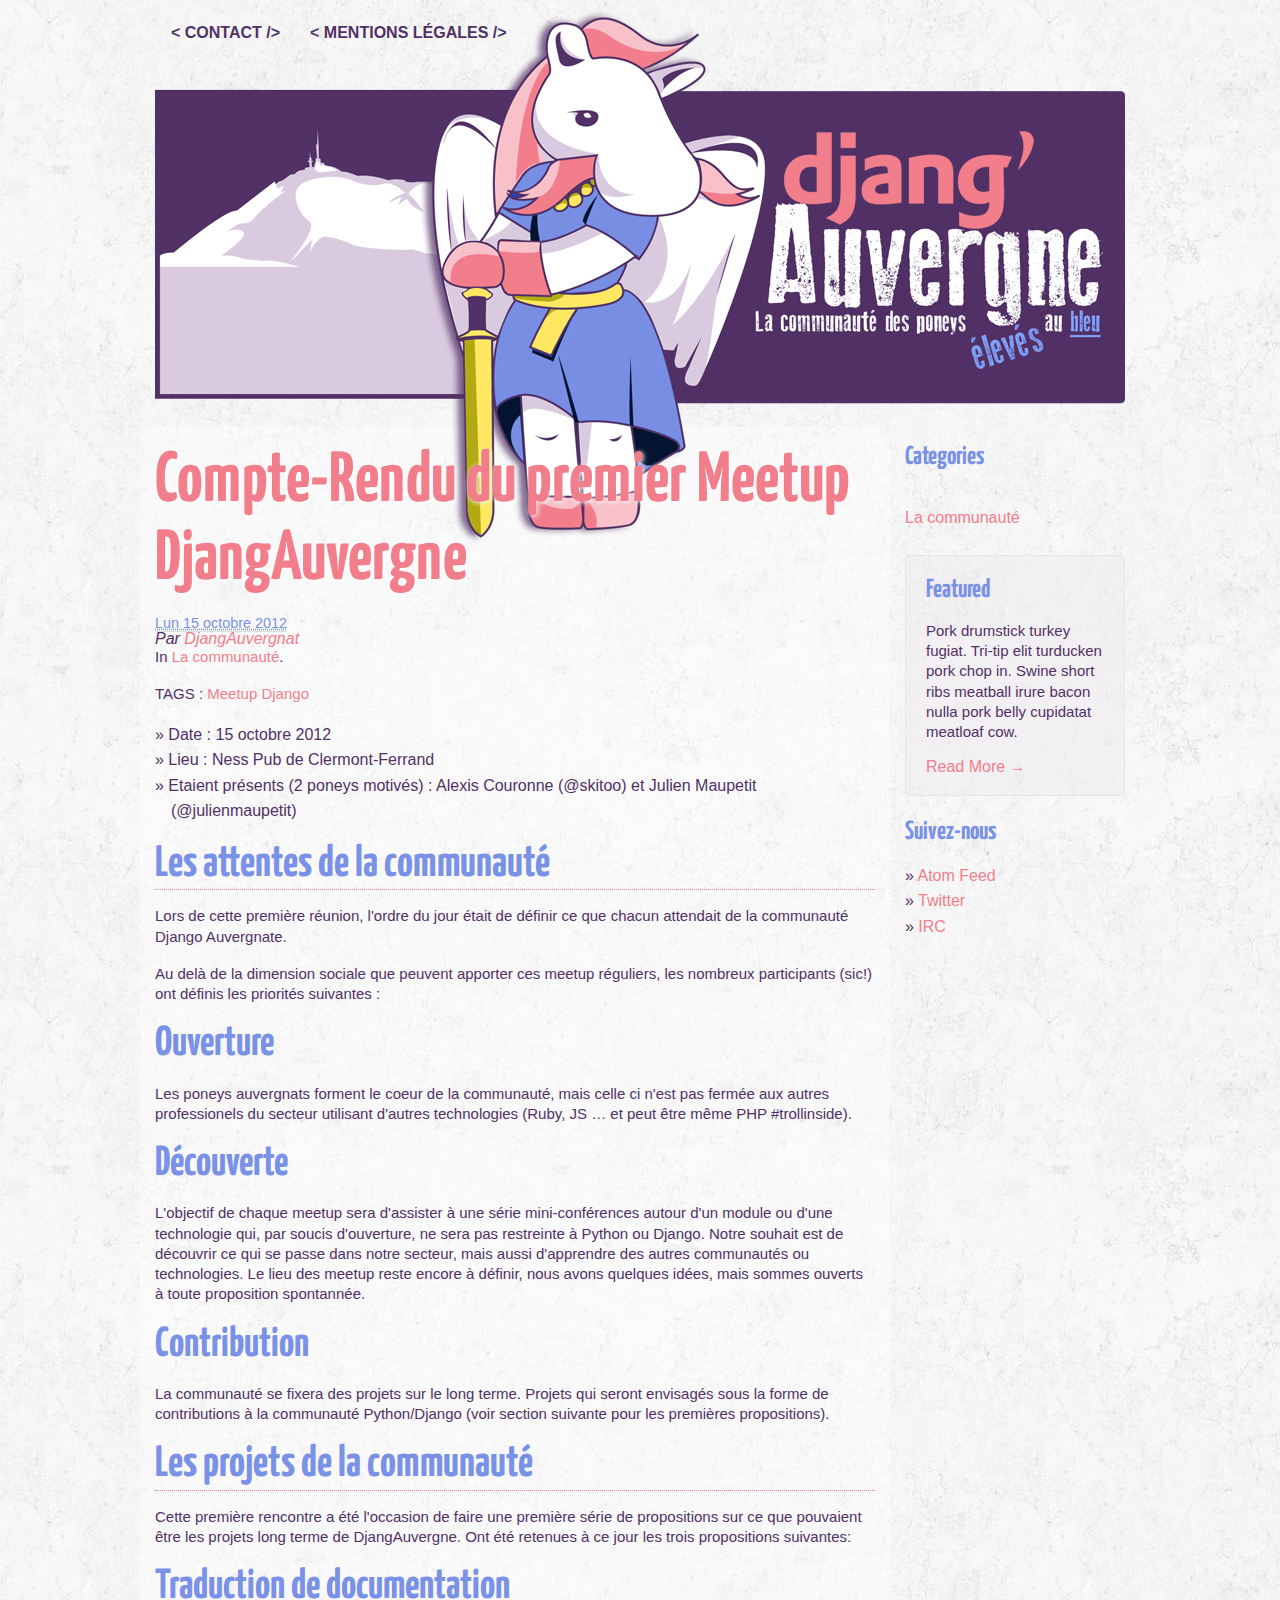
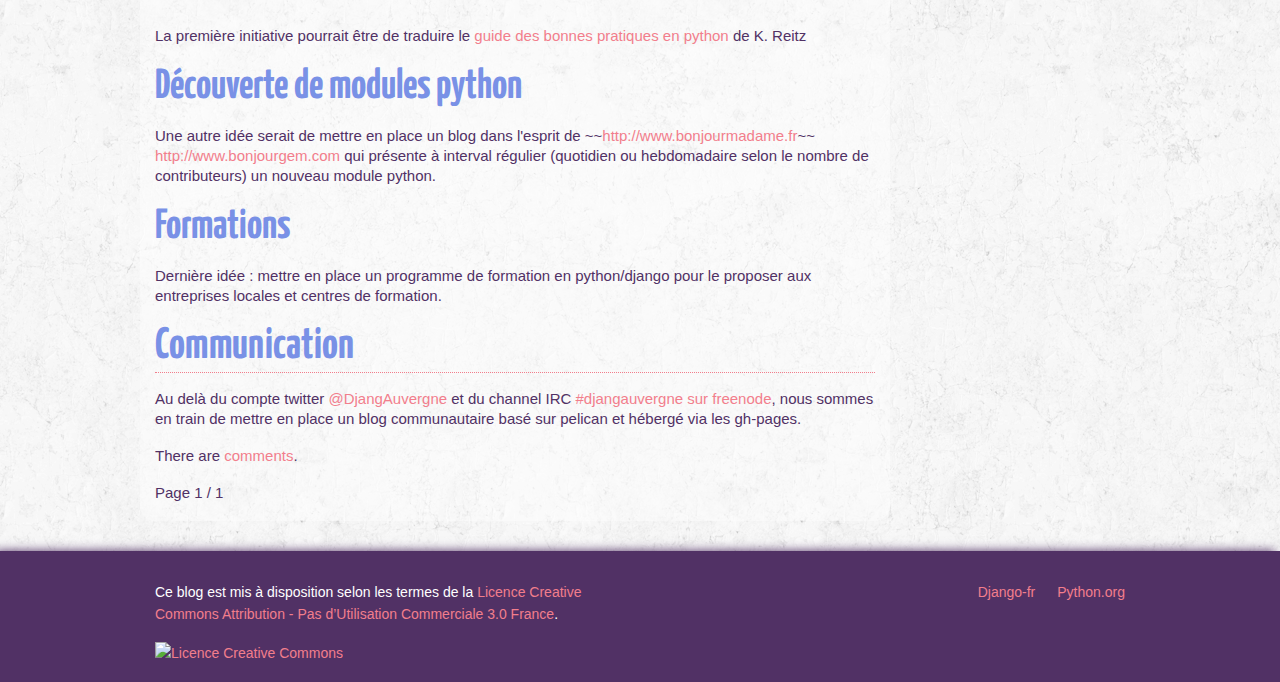
==== commit 14b8bea5: "Update documentation" ====
--- a/index.html
+++ b/index.html
@@ -39,6 +39,10 @@
             <ul class="nav">
                 
                 
+                
+                <li><a href="./pages/contact.html">Contact</a></li>
+                
+                <li><a href="./pages/mentions-legales.html">Mentions légales</a></li>
                 
                 
             </ul>
--- a/theme/stylesheets/main.css
+++ b/theme/stylesheets/main.css
@@ -1,6400 +1 @@
-@import url(http://fonts.googleapis.com/css?family=Yanone+Kaffeesatz:400,700);
-/* Requires: normalize.css */
-/* Global Reset & Standards ---------------------- */
-/* line 5, ../../../../../../../.rbenv/versions/1.9.3-p194/lib/ruby/gems/1.9.1/gems/zurb-foundation-3.2.0/scss/foundation/common/_globals.scss */
-* {
-  -webkit-box-sizing: border-box;
-  -moz-box-sizing: border-box;
-  box-sizing: border-box;
-}
-
-/* line 6, ../../../../../../../.rbenv/versions/1.9.3-p194/lib/ruby/gems/1.9.1/gems/zurb-foundation-3.2.0/scss/foundation/common/_globals.scss */
-html {
-  font-size: 62.5%;
-}
-
-/* line 7, ../../../../../../../.rbenv/versions/1.9.3-p194/lib/ruby/gems/1.9.1/gems/zurb-foundation-3.2.0/scss/foundation/common/_globals.scss */
-body {
-  background: white;
-  font-family: "Helvetica Neue", "Helvetica", Helvetica, Arial, sans-serif;
-  font-weight: normal;
-  font-style: normal;
-  font-size: 16px;
-  line-height: 1;
-  color: #513165;
-  position: relative;
-  -webkit-font-smoothing: antialiased;
-}
-
-/* Links ---------------------- */
-/* line 11, ../../../../../../../.rbenv/versions/1.9.3-p194/lib/ruby/gems/1.9.1/gems/zurb-foundation-3.2.0/scss/foundation/common/_globals.scss */
-a {
-  color: #f27e8c;
-  text-decoration: none;
-  line-height: inherit;
-}
-
-/* line 12, ../../../../../../../.rbenv/versions/1.9.3-p194/lib/ruby/gems/1.9.1/gems/zurb-foundation-3.2.0/scss/foundation/common/_globals.scss */
-a:hover {
-  color: #f06777;
-}
-
-/* line 13, ../../../../../../../.rbenv/versions/1.9.3-p194/lib/ruby/gems/1.9.1/gems/zurb-foundation-3.2.0/scss/foundation/common/_globals.scss */
-a:focus {
-  color: #f27e8c;
-  outline: none;
-}
-
-/* line 14, ../../../../../../../.rbenv/versions/1.9.3-p194/lib/ruby/gems/1.9.1/gems/zurb-foundation-3.2.0/scss/foundation/common/_globals.scss */
-p a, p a:visited {
-  line-height: inherit;
-}
-
-/* Misc ---------------------- */
-/* line 18, ../../../../../../../.rbenv/versions/1.9.3-p194/lib/ruby/gems/1.9.1/gems/zurb-foundation-3.2.0/scss/foundation/common/_globals.scss */
-.left {
-  float: left;
-}
-
-/* line 19, ../../../../../../../.rbenv/versions/1.9.3-p194/lib/ruby/gems/1.9.1/gems/zurb-foundation-3.2.0/scss/foundation/common/_globals.scss */
-.right {
-  float: right;
-}
-
-/* line 20, ../../../../../../../.rbenv/versions/1.9.3-p194/lib/ruby/gems/1.9.1/gems/zurb-foundation-3.2.0/scss/foundation/common/_globals.scss */
-.text-left {
-  text-align: left;
-}
-
-/* line 21, ../../../../../../../.rbenv/versions/1.9.3-p194/lib/ruby/gems/1.9.1/gems/zurb-foundation-3.2.0/scss/foundation/common/_globals.scss */
-.text-right {
-  text-align: right;
-}
-
-/* line 22, ../../../../../../../.rbenv/versions/1.9.3-p194/lib/ruby/gems/1.9.1/gems/zurb-foundation-3.2.0/scss/foundation/common/_globals.scss */
-.text-center {
-  text-align: center;
-}
-
-/* line 23, ../../../../../../../.rbenv/versions/1.9.3-p194/lib/ruby/gems/1.9.1/gems/zurb-foundation-3.2.0/scss/foundation/common/_globals.scss */
-.hide {
-  display: none !important;
-}
-
-/* line 24, ../../../../../../../.rbenv/versions/1.9.3-p194/lib/ruby/gems/1.9.1/gems/zurb-foundation-3.2.0/scss/foundation/common/_globals.scss */
-.highlight {
-  background: #fef2f3;
-}
-
-/* line 26, ../../../../../../../.rbenv/versions/1.9.3-p194/lib/ruby/gems/1.9.1/gems/zurb-foundation-3.2.0/scss/foundation/common/_globals.scss */
-#googlemap img, object, embed {
-  max-width: none;
-}
-
-/* line 28, ../../../../../../../.rbenv/versions/1.9.3-p194/lib/ruby/gems/1.9.1/gems/zurb-foundation-3.2.0/scss/foundation/common/_globals.scss */
-#map_canvas embed {
-  max-width: none;
-}
-
-/* line 29, ../../../../../../../.rbenv/versions/1.9.3-p194/lib/ruby/gems/1.9.1/gems/zurb-foundation-3.2.0/scss/foundation/common/_globals.scss */
-#map_canvas img {
-  max-width: none;
-}
-
-/* line 30, ../../../../../../../.rbenv/versions/1.9.3-p194/lib/ruby/gems/1.9.1/gems/zurb-foundation-3.2.0/scss/foundation/common/_globals.scss */
-#map_canvas object {
-  max-width: none;
-}
-
-/* Reset for strange margins by default on <figure> elements */
-/* line 33, ../../../../../../../.rbenv/versions/1.9.3-p194/lib/ruby/gems/1.9.1/gems/zurb-foundation-3.2.0/scss/foundation/common/_globals.scss */
-figure {
-  margin: 0;
-}
-
-/* Base Type Styles Using Modular Scale ---------------------- */
-/* line 3, ../../../../../../../.rbenv/versions/1.9.3-p194/lib/ruby/gems/1.9.1/gems/zurb-foundation-3.2.0/scss/foundation/common/_typography.scss */
-body, div, dl, dt, dd, ul, ol, li, h1, h2, h3, h4, h5, h6, pre, form, p, blockquote, th, td {
-  margin: 0;
-  padding: 0;
-  font-size: 16px;
-  direction: ltr;
-}
-
-/* line 10, ../../../../../../../.rbenv/versions/1.9.3-p194/lib/ruby/gems/1.9.1/gems/zurb-foundation-3.2.0/scss/foundation/common/_typography.scss */
-p {
-  font-family: inherit;
-  font-weight: normal;
-  font-size: 16px;
-  line-height: 1.6;
-  margin-bottom: 17px;
-}
-/* line 11, ../../../../../../../.rbenv/versions/1.9.3-p194/lib/ruby/gems/1.9.1/gems/zurb-foundation-3.2.0/scss/foundation/common/_typography.scss */
-p.lead {
-  font-size: 20px;
-  line-height: 1.6;
-  margin-bottom: 17px;
-}
-
-/* line 13, ../../../../../../../.rbenv/versions/1.9.3-p194/lib/ruby/gems/1.9.1/gems/zurb-foundation-3.2.0/scss/foundation/common/_typography.scss */
-aside p {
-  font-size: 15px;
-  line-height: 1.35;
-  font-style: italic;
-}
-
-/* line 15, ../../../../../../../.rbenv/versions/1.9.3-p194/lib/ruby/gems/1.9.1/gems/zurb-foundation-3.2.0/scss/foundation/common/_typography.scss */
-h1, h2, h3, h4, h5, h6 {
-  font-family: "Helvetica Neue", "Helvetica", Helvetica, Arial, sans-serif;
-  font-weight: bold;
-  font-style: normal;
-  color: #7991e6;
-  text-rendering: optimizeLegibility;
-  line-height: 1.1;
-  margin-bottom: 16px;
-  margin-top: 16px;
-}
-/* line 24, ../../../../../../../.rbenv/versions/1.9.3-p194/lib/ruby/gems/1.9.1/gems/zurb-foundation-3.2.0/scss/foundation/common/_typography.scss */
-h1 small, h2 small, h3 small, h4 small, h5 small, h6 small {
-  font-size: 60%;
-  color: #fafbfe;
-  line-height: 0;
-}
-
-/* line 27, ../../../../../../../.rbenv/versions/1.9.3-p194/lib/ruby/gems/1.9.1/gems/zurb-foundation-3.2.0/scss/foundation/common/_typography.scss */
-h1 {
-  font-size: 44px;
-}
-
-/* line 28, ../../../../../../../.rbenv/versions/1.9.3-p194/lib/ruby/gems/1.9.1/gems/zurb-foundation-3.2.0/scss/foundation/common/_typography.scss */
-h2 {
-  font-size: 42px;
-}
-
-/* line 29, ../../../../../../../.rbenv/versions/1.9.3-p194/lib/ruby/gems/1.9.1/gems/zurb-foundation-3.2.0/scss/foundation/common/_typography.scss */
-h3 {
-  font-size: 27px;
-}
-
-/* line 30, ../../../../../../../.rbenv/versions/1.9.3-p194/lib/ruby/gems/1.9.1/gems/zurb-foundation-3.2.0/scss/foundation/common/_typography.scss */
-h4 {
-  font-size: 26px;
-}
-
-/* line 31, ../../../../../../../.rbenv/versions/1.9.3-p194/lib/ruby/gems/1.9.1/gems/zurb-foundation-3.2.0/scss/foundation/common/_typography.scss */
-h5 {
-  font-size: 17px;
-}
-
-/* line 32, ../../../../../../../.rbenv/versions/1.9.3-p194/lib/ruby/gems/1.9.1/gems/zurb-foundation-3.2.0/scss/foundation/common/_typography.scss */
-h6 {
-  font-size: 16px;
-}
-
-/* line 34, ../../../../../../../.rbenv/versions/1.9.3-p194/lib/ruby/gems/1.9.1/gems/zurb-foundation-3.2.0/scss/foundation/common/_typography.scss */
-hr {
-  border: solid #ddd;
-  border-width: 1px 0 0;
-  clear: both;
-  margin: 22px 0 21px;
-  height: 0;
-}
-
-/* line 36, ../../../../../../../.rbenv/versions/1.9.3-p194/lib/ruby/gems/1.9.1/gems/zurb-foundation-3.2.0/scss/foundation/common/_typography.scss */
-.subheader {
-  line-height: 1.3;
-  color: #fafbfe;
-  font-weight: 300;
-  margin-bottom: 17px;
-}
-
-/* line 38, ../../../../../../../.rbenv/versions/1.9.3-p194/lib/ruby/gems/1.9.1/gems/zurb-foundation-3.2.0/scss/foundation/common/_typography.scss */
-em, i {
-  font-style: italic;
-  line-height: inherit;
-}
-
-/* line 39, ../../../../../../../.rbenv/versions/1.9.3-p194/lib/ruby/gems/1.9.1/gems/zurb-foundation-3.2.0/scss/foundation/common/_typography.scss */
-strong, b {
-  font-weight: bold;
-  line-height: inherit;
-}
-
-/* line 40, ../../../../../../../.rbenv/versions/1.9.3-p194/lib/ruby/gems/1.9.1/gems/zurb-foundation-3.2.0/scss/foundation/common/_typography.scss */
-small {
-  font-size: 60%;
-  line-height: inherit;
-}
-
-/* line 41, ../../../../../../../.rbenv/versions/1.9.3-p194/lib/ruby/gems/1.9.1/gems/zurb-foundation-3.2.0/scss/foundation/common/_typography.scss */
-code {
-  font-weight: bold;
-  background: #fef2f3;
-}
-
-/* Lists ---------------------- */
-/* line 44, ../../../../../../../.rbenv/versions/1.9.3-p194/lib/ruby/gems/1.9.1/gems/zurb-foundation-3.2.0/scss/foundation/common/_typography.scss */
-ul, ol, dl {
-  font-size: 16px;
-  line-height: 1.6;
-  margin-bottom: 17px;
-  list-style-position: outside;
-}
-
-/* line 47, ../../../../../../../.rbenv/versions/1.9.3-p194/lib/ruby/gems/1.9.1/gems/zurb-foundation-3.2.0/scss/foundation/common/_typography.scss */
-ul li ul, ul li ol {
-  margin-left: 20px;
-  margin-bottom: 0;
-}
-/* line 49, ../../../../../../../.rbenv/versions/1.9.3-p194/lib/ruby/gems/1.9.1/gems/zurb-foundation-3.2.0/scss/foundation/common/_typography.scss */
-ul.square, ul.circle, ul.disc {
-  margin-left: 17px;
-}
-/* line 50, ../../../../../../../.rbenv/versions/1.9.3-p194/lib/ruby/gems/1.9.1/gems/zurb-foundation-3.2.0/scss/foundation/common/_typography.scss */
-ul.square {
-  list-style-type: square;
-}
-/* line 51, ../../../../../../../.rbenv/versions/1.9.3-p194/lib/ruby/gems/1.9.1/gems/zurb-foundation-3.2.0/scss/foundation/common/_typography.scss */
-ul.square li ul {
-  list-style: inherit;
-}
-/* line 53, ../../../../../../../.rbenv/versions/1.9.3-p194/lib/ruby/gems/1.9.1/gems/zurb-foundation-3.2.0/scss/foundation/common/_typography.scss */
-ul.circle {
-  list-style-type: circle;
-}
-/* line 54, ../../../../../../../.rbenv/versions/1.9.3-p194/lib/ruby/gems/1.9.1/gems/zurb-foundation-3.2.0/scss/foundation/common/_typography.scss */
-ul.circle li ul {
-  list-style: inherit;
-}
-/* line 56, ../../../../../../../.rbenv/versions/1.9.3-p194/lib/ruby/gems/1.9.1/gems/zurb-foundation-3.2.0/scss/foundation/common/_typography.scss */
-ul.disc {
-  list-style-type: disc;
-}
-/* line 57, ../../../../../../../.rbenv/versions/1.9.3-p194/lib/ruby/gems/1.9.1/gems/zurb-foundation-3.2.0/scss/foundation/common/_typography.scss */
-ul.disc li ul {
-  list-style: inherit;
-}
-/* line 59, ../../../../../../../.rbenv/versions/1.9.3-p194/lib/ruby/gems/1.9.1/gems/zurb-foundation-3.2.0/scss/foundation/common/_typography.scss */
-ul.no-bullet {
-  list-style: none;
-}
-/* line 60, ../../../../../../../.rbenv/versions/1.9.3-p194/lib/ruby/gems/1.9.1/gems/zurb-foundation-3.2.0/scss/foundation/common/_typography.scss */
-ul.large li {
-  line-height: 21px;
-}
-
-/* line 62, ../../../../../../../.rbenv/versions/1.9.3-p194/lib/ruby/gems/1.9.1/gems/zurb-foundation-3.2.0/scss/foundation/common/_typography.scss */
-ol {
-  margin-left: 20px;
-}
-/* line 64, ../../../../../../../.rbenv/versions/1.9.3-p194/lib/ruby/gems/1.9.1/gems/zurb-foundation-3.2.0/scss/foundation/common/_typography.scss */
-ol li ul, ol li ol {
-  margin-left: 20px;
-  margin-bottom: 0;
-}
-
-/* Blockquotes ---------------------- */
-/* line 69, ../../../../../../../.rbenv/versions/1.9.3-p194/lib/ruby/gems/1.9.1/gems/zurb-foundation-3.2.0/scss/foundation/common/_typography.scss */
-blockquote, blockquote p {
-  line-height: 1.5;
-  color: #fafbfe;
-}
-
-/* line 70, ../../../../../../../.rbenv/versions/1.9.3-p194/lib/ruby/gems/1.9.1/gems/zurb-foundation-3.2.0/scss/foundation/common/_typography.scss */
-blockquote {
-  margin: 0 0 17px;
-  padding: 9px 20px 0 19px;
-  border-left: 1px solid #ddd;
-}
-/* line 71, ../../../../../../../.rbenv/versions/1.9.3-p194/lib/ruby/gems/1.9.1/gems/zurb-foundation-3.2.0/scss/foundation/common/_typography.scss */
-blockquote cite {
-  display: block;
-  font-size: 15px;
-  color: #cfd8f6;
-}
-/* line 72, ../../../../../../../.rbenv/versions/1.9.3-p194/lib/ruby/gems/1.9.1/gems/zurb-foundation-3.2.0/scss/foundation/common/_typography.scss */
-blockquote cite:before {
-  content: "\2014 \0020";
-}
-/* line 73, ../../../../../../../.rbenv/versions/1.9.3-p194/lib/ruby/gems/1.9.1/gems/zurb-foundation-3.2.0/scss/foundation/common/_typography.scss */
-blockquote cite a, blockquote cite a:visited {
-  color: #cfd8f6;
-}
-
-/* line 77, ../../../../../../../.rbenv/versions/1.9.3-p194/lib/ruby/gems/1.9.1/gems/zurb-foundation-3.2.0/scss/foundation/common/_typography.scss */
-abbr, acronym {
-  text-transform: uppercase;
-  font-size: 90%;
-  color: #7991e6;
-  border-bottom: 1px solid #ddd;
-  cursor: help;
-}
-
-/* line 78, ../../../../../../../.rbenv/versions/1.9.3-p194/lib/ruby/gems/1.9.1/gems/zurb-foundation-3.2.0/scss/foundation/common/_typography.scss */
-abbr {
-  text-transform: none;
-}
-
-/*
- * Print styles.
- *
- * Inlined to avoid required HTTP connection: www.phpied.com/delay-loading-your-print-css/
- * Credit to Paul Irish and HTML5 Boilerplate (html5boilerplate.com)
-*/
-/* line 86, ../../../../../../../.rbenv/versions/1.9.3-p194/lib/ruby/gems/1.9.1/gems/zurb-foundation-3.2.0/scss/foundation/common/_typography.scss */
-.print-only {
-  display: none !important;
-}
-
-@media print {
-  /* line 88, ../../../../../../../.rbenv/versions/1.9.3-p194/lib/ruby/gems/1.9.1/gems/zurb-foundation-3.2.0/scss/foundation/common/_typography.scss */
-  * {
-    background: transparent !important;
-    color: black !important;
-    box-shadow: none !important;
-    text-shadow: none !important;
-    filter: none !important;
-    -ms-filter: none !important;
-  }
-
-  /* Black prints faster: h5bp.com/s */
-  /* line 89, ../../../../../../../.rbenv/versions/1.9.3-p194/lib/ruby/gems/1.9.1/gems/zurb-foundation-3.2.0/scss/foundation/common/_typography.scss */
-  a, a:visited {
-    text-decoration: underline;
-  }
-
-  /* line 90, ../../../../../../../.rbenv/versions/1.9.3-p194/lib/ruby/gems/1.9.1/gems/zurb-foundation-3.2.0/scss/foundation/common/_typography.scss */
-  a[href]:after {
-    content: " (" attr(href) ")";
-  }
-
-  /* line 91, ../../../../../../../.rbenv/versions/1.9.3-p194/lib/ruby/gems/1.9.1/gems/zurb-foundation-3.2.0/scss/foundation/common/_typography.scss */
-  abbr[title]:after {
-    content: " (" attr(title) ")";
-  }
-
-  /* line 92, ../../../../../../../.rbenv/versions/1.9.3-p194/lib/ruby/gems/1.9.1/gems/zurb-foundation-3.2.0/scss/foundation/common/_typography.scss */
-  .ir a:after, a[href^="javascript:"]:after, a[href^="#"]:after {
-    content: "";
-  }
-
-  /* Don't show links for images, or javascript/internal links */
-  /* line 93, ../../../../../../../.rbenv/versions/1.9.3-p194/lib/ruby/gems/1.9.1/gems/zurb-foundation-3.2.0/scss/foundation/common/_typography.scss */
-  pre, blockquote {
-    border: 1px solid #999;
-    page-break-inside: avoid;
-  }
-
-  /* line 94, ../../../../../../../.rbenv/versions/1.9.3-p194/lib/ruby/gems/1.9.1/gems/zurb-foundation-3.2.0/scss/foundation/common/_typography.scss */
-  thead {
-    display: table-header-group;
-  }
-
-  /* h5bp.com/t */
-  /* line 95, ../../../../../../../.rbenv/versions/1.9.3-p194/lib/ruby/gems/1.9.1/gems/zurb-foundation-3.2.0/scss/foundation/common/_typography.scss */
-  tr, img {
-    page-break-inside: avoid;
-  }
-
-  /* line 96, ../../../../../../../.rbenv/versions/1.9.3-p194/lib/ruby/gems/1.9.1/gems/zurb-foundation-3.2.0/scss/foundation/common/_typography.scss */
-  img {
-    max-width: 100% !important;
-  }
-
-  @page {
-    margin: 0.5cm;
-}
-
-  /* line 98, ../../../../../../../.rbenv/versions/1.9.3-p194/lib/ruby/gems/1.9.1/gems/zurb-foundation-3.2.0/scss/foundation/common/_typography.scss */
-  p, h2, h3 {
-    orphans: 3;
-    widows: 3;
-  }
-
-  /* line 99, ../../../../../../../.rbenv/versions/1.9.3-p194/lib/ruby/gems/1.9.1/gems/zurb-foundation-3.2.0/scss/foundation/common/_typography.scss */
-  h2, h3 {
-    page-break-after: avoid;
-  }
-
-  /* line 100, ../../../../../../../.rbenv/versions/1.9.3-p194/lib/ruby/gems/1.9.1/gems/zurb-foundation-3.2.0/scss/foundation/common/_typography.scss */
-  .hide-on-print {
-    display: none !important;
-  }
-
-  /* line 101, ../../../../../../../.rbenv/versions/1.9.3-p194/lib/ruby/gems/1.9.1/gems/zurb-foundation-3.2.0/scss/foundation/common/_typography.scss */
-  .print-only {
-    display: block !important;
-  }
-
-  /* line 102, ../../../../../../../.rbenv/versions/1.9.3-p194/lib/ruby/gems/1.9.1/gems/zurb-foundation-3.2.0/scss/foundation/common/_typography.scss */
-  .hide-for-print {
-    display: none !important;
-  }
-
-  /* line 103, ../../../../../../../.rbenv/versions/1.9.3-p194/lib/ruby/gems/1.9.1/gems/zurb-foundation-3.2.0/scss/foundation/common/_typography.scss */
-  .show-for-print {
-    display: inherit !important;
-  }
-}
-/* Requires
-   globals.css */
-/* Standard Forms ---------------------- */
-/* line 6, ../../../../../../../.rbenv/versions/1.9.3-p194/lib/ruby/gems/1.9.1/gems/zurb-foundation-3.2.0/scss/foundation/common/_forms.scss */
-form {
-  margin: 0 0 19.41641px;
-}
-
-/* line 8, ../../../../../../../.rbenv/versions/1.9.3-p194/lib/ruby/gems/1.9.1/gems/zurb-foundation-3.2.0/scss/foundation/common/_forms.scss */
-.row form .row {
-  margin: 0 -6px;
-}
-/* line 10, ../../../../../../../.rbenv/versions/1.9.3-p194/lib/ruby/gems/1.9.1/gems/zurb-foundation-3.2.0/scss/foundation/common/_forms.scss */
-.row form .row .column, .row form .row .columns {
-  padding: 0 6px;
-}
-/* line 12, ../../../../../../../.rbenv/versions/1.9.3-p194/lib/ruby/gems/1.9.1/gems/zurb-foundation-3.2.0/scss/foundation/common/_forms.scss */
-.row form .row.collapse {
-  margin: 0;
-}
-/* line 13, ../../../../../../../.rbenv/versions/1.9.3-p194/lib/ruby/gems/1.9.1/gems/zurb-foundation-3.2.0/scss/foundation/common/_forms.scss */
-.row form .row.collapse .column, .row form .row.collapse .columns {
-  padding: 0;
-}
-
-/* line 17, ../../../../../../../.rbenv/versions/1.9.3-p194/lib/ruby/gems/1.9.1/gems/zurb-foundation-3.2.0/scss/foundation/common/_forms.scss */
-label {
-  font-size: 16px;
-  color: #4d4d4d;
-  cursor: pointer;
-  display: block;
-  font-weight: 500;
-  margin-bottom: 3px;
-}
-/* line 19, ../../../../../../../.rbenv/versions/1.9.3-p194/lib/ruby/gems/1.9.1/gems/zurb-foundation-3.2.0/scss/foundation/common/_forms.scss */
-label.right {
-  float: none;
-  text-align: right;
-}
-/* line 20, ../../../../../../../.rbenv/versions/1.9.3-p194/lib/ruby/gems/1.9.1/gems/zurb-foundation-3.2.0/scss/foundation/common/_forms.scss */
-label.inline {
-  line-height: 34px;
-  margin: 0 0 12px 0;
-}
-
-/* line 23, ../../../../../../../.rbenv/versions/1.9.3-p194/lib/ruby/gems/1.9.1/gems/zurb-foundation-3.2.0/scss/foundation/common/_forms.scss */
-.prefix, .postfix {
-  display: block;
-  position: relative;
-  z-index: 2;
-  text-align: center;
-  width: 100%;
-  padding-top: 0;
-  padding-bottom: 0;
-  height: 34px;
-  line-height: 33px;
-}
-
-/* line 24, ../../../../../../../.rbenv/versions/1.9.3-p194/lib/ruby/gems/1.9.1/gems/zurb-foundation-3.2.0/scss/foundation/common/_forms.scss */
-a.button.prefix, a.button.postfix {
-  padding-left: 0;
-  padding-right: 0;
-  text-align: center;
-}
-
-/* line 25, ../../../../../../../.rbenv/versions/1.9.3-p194/lib/ruby/gems/1.9.1/gems/zurb-foundation-3.2.0/scss/foundation/common/_forms.scss */
-span.prefix, span.postfix {
-  background: #f2f2f2;
-  border: 1px solid #cccccc;
-}
-
-/* line 27, ../../../../../../../.rbenv/versions/1.9.3-p194/lib/ruby/gems/1.9.1/gems/zurb-foundation-3.2.0/scss/foundation/common/_forms.scss */
-.prefix {
-  left: 2px;
-  -moz-border-radius-topleft: 2px;
-  -webkit-border-top-left-radius: 2px;
-  border-top-left-radius: 2px;
-  -moz-border-radius-bottomleft: 2px;
-  -webkit-border-bottom-left-radius: 2px;
-  border-bottom-left-radius: 2px;
-  overflow: hidden;
-}
-
-/* line 28, ../../../../../../../.rbenv/versions/1.9.3-p194/lib/ruby/gems/1.9.1/gems/zurb-foundation-3.2.0/scss/foundation/common/_forms.scss */
-.postfix {
-  right: 2px;
-  -moz-border-radius-topright: 2px;
-  -webkit-border-top-right-radius: 2px;
-  border-top-right-radius: 2px;
-  -moz-border-radius-bottomright: 2px;
-  -webkit-border-bottom-right-radius: 2px;
-  border-bottom-right-radius: 2px;
-}
-
-/* line 30, ../../../../../../../.rbenv/versions/1.9.3-p194/lib/ruby/gems/1.9.1/gems/zurb-foundation-3.2.0/scss/foundation/common/_forms.scss */
-input[type="text"], input[type="password"], input[type="date"], input[type="datetime"], input[type="email"], input[type="number"], input[type="search"], input[type="tel"], input[type="time"], input[type="url"], textarea {
-  background-color: white;
-  font-family: inherit;
-  border: 1px solid #cccccc;
-  -webkit-border-radius: 2px;
-  -moz-border-radius: 2px;
-  -ms-border-radius: 2px;
-  -o-border-radius: 2px;
-  border-radius: 2px;
-  -webkit-box-shadow: inset 0 1px 2px rgba(0, 0, 0, 0.1);
-  -moz-box-shadow: inset 0 1px 2px rgba(0, 0, 0, 0.1);
-  box-shadow: inset 0 1px 2px rgba(0, 0, 0, 0.1);
-  color: rgba(0, 0, 0, 0.75);
-  display: block;
-  font-size: 14px;
-  margin: 0 0 12px 0;
-  padding: 6px;
-  height: 34px;
-  width: 100%;
-  -webkit-transition: all 0.15s linear;
-  -moz-transition: all 0.15s linear;
-  -o-transition: all 0.15s linear;
-  transition: all 0.15s linear;
-}
-/* line 32, ../../../../../../../.rbenv/versions/1.9.3-p194/lib/ruby/gems/1.9.1/gems/zurb-foundation-3.2.0/scss/foundation/common/_forms.scss */
-input[type="text"].oversize, input[type="password"].oversize, input[type="date"].oversize, input[type="datetime"].oversize, input[type="email"].oversize, input[type="number"].oversize, input[type="search"].oversize, input[type="tel"].oversize, input[type="time"].oversize, input[type="url"].oversize, textarea.oversize {
-  font-size: 17px;
-  padding: 4px 6px;
-}
-/* line 34, ../../../../../../../.rbenv/versions/1.9.3-p194/lib/ruby/gems/1.9.1/gems/zurb-foundation-3.2.0/scss/foundation/common/_forms.scss */
-input[type="text"]:focus, input[type="password"]:focus, input[type="date"]:focus, input[type="datetime"]:focus, input[type="email"]:focus, input[type="number"]:focus, input[type="search"]:focus, input[type="tel"]:focus, input[type="time"]:focus, input[type="url"]:focus, textarea:focus {
-  background: #fafafa;
-  outline: none !important;
-  border-color: #b3b3b3;
-}
-/* line 35, ../../../../../../../.rbenv/versions/1.9.3-p194/lib/ruby/gems/1.9.1/gems/zurb-foundation-3.2.0/scss/foundation/common/_forms.scss */
-input[type="text"][disabled], input[type="password"][disabled], input[type="date"][disabled], input[type="datetime"][disabled], input[type="email"][disabled], input[type="number"][disabled], input[type="search"][disabled], input[type="tel"][disabled], input[type="time"][disabled], input[type="url"][disabled], textarea[disabled] {
-  background-color: #ddd;
-}
-
-/* line 38, ../../../../../../../.rbenv/versions/1.9.3-p194/lib/ruby/gems/1.9.1/gems/zurb-foundation-3.2.0/scss/foundation/common/_forms.scss */
-textarea {
-  height: auto;
-}
-
-/* line 40, ../../../../../../../.rbenv/versions/1.9.3-p194/lib/ruby/gems/1.9.1/gems/zurb-foundation-3.2.0/scss/foundation/common/_forms.scss */
-select {
-  width: 100%;
-}
-
-/* Fieldsets */
-/* line 43, ../../../../../../../.rbenv/versions/1.9.3-p194/lib/ruby/gems/1.9.1/gems/zurb-foundation-3.2.0/scss/foundation/common/_forms.scss */
-fieldset {
-  border: solid 1px #ddd;
-  -webkit-border-radius: 3px;
-  -moz-border-radius: 3px;
-  -ms-border-radius: 3px;
-  -o-border-radius: 3px;
-  border-radius: 3px;
-  padding: 12px 12px 0;
-  margin: 18px 0;
-}
-/* line 45, ../../../../../../../.rbenv/versions/1.9.3-p194/lib/ruby/gems/1.9.1/gems/zurb-foundation-3.2.0/scss/foundation/common/_forms.scss */
-fieldset legend {
-  font-weight: bold;
-  background: white;
-  padding: 0 3px;
-  margin: 0;
-  margin-left: -3px;
-}
-
-/* Errors */
-/* line 49, ../../../../../../../.rbenv/versions/1.9.3-p194/lib/ruby/gems/1.9.1/gems/zurb-foundation-3.2.0/scss/foundation/common/_forms.scss */
-.error input, input.error, .error textarea, textarea.error {
-  border-color: #c60f13;
-  background-color: rgba(198, 15, 19, 0.1);
-}
-
-/* line 50, ../../../../../../../.rbenv/versions/1.9.3-p194/lib/ruby/gems/1.9.1/gems/zurb-foundation-3.2.0/scss/foundation/common/_forms.scss */
-.error label, label.error {
-  color: #c60f13;
-}
-
-/* line 51, ../../../../../../../.rbenv/versions/1.9.3-p194/lib/ruby/gems/1.9.1/gems/zurb-foundation-3.2.0/scss/foundation/common/_forms.scss */
-.error small, small.error {
-  display: block;
-  padding: 6px 4px;
-  margin-top: -13px;
-  margin-bottom: 12px;
-  background: #c60f13;
-  color: #fff;
-  font-size: 14px;
-  font-weight: bold;
-  -moz-border-radius-bottomleft: 2px;
-  -webkit-border-bottom-left-radius: 2px;
-  border-bottom-left-radius: 2px;
-  -moz-border-radius-bottomright: 2px;
-  -webkit-border-bottom-right-radius: 2px;
-  border-bottom-right-radius: 2px;
-}
-
-/* line 53, ../../../../../../../.rbenv/versions/1.9.3-p194/lib/ruby/gems/1.9.1/gems/zurb-foundation-3.2.0/scss/foundation/common/_forms.scss */
-.error textarea:focus, textarea.error:focus {
-  background: #fafafa;
-  border-color: #b3b3b3;
-}
-
-/* Custom Forms ---------------------- */
-/* line 57, ../../../../../../../.rbenv/versions/1.9.3-p194/lib/ruby/gems/1.9.1/gems/zurb-foundation-3.2.0/scss/foundation/common/_forms.scss */
-form.custom {
-  /* Custom input, disabled */
-}
-/* line 59, ../../../../../../../.rbenv/versions/1.9.3-p194/lib/ruby/gems/1.9.1/gems/zurb-foundation-3.2.0/scss/foundation/common/_forms.scss */
-form.custom span.custom {
-  display: inline-block;
-  width: 16px;
-  height: 16px;
-  position: relative;
-  top: 2px;
-  border: solid 1px #cccccc;
-  background: white;
-}
-/* line 61, ../../../../../../../.rbenv/versions/1.9.3-p194/lib/ruby/gems/1.9.1/gems/zurb-foundation-3.2.0/scss/foundation/common/_forms.scss */
-form.custom span.custom.radio {
-  -webkit-border-radius: 100px;
-  -moz-border-radius: 100px;
-  -ms-border-radius: 100px;
-  -o-border-radius: 100px;
-  border-radius: 100px;
-}
-/* line 63, ../../../../../../../.rbenv/versions/1.9.3-p194/lib/ruby/gems/1.9.1/gems/zurb-foundation-3.2.0/scss/foundation/common/_forms.scss */
-form.custom span.custom.checkbox:before {
-  content: "";
-  display: block;
-  line-height: 0.8;
-  height: 14px;
-  width: 14px;
-  text-align: center;
-  position: absolute;
-  top: 0;
-  left: 0;
-  font-size: 14px;
-  color: #fff;
-}
-/* line 66, ../../../../../../../.rbenv/versions/1.9.3-p194/lib/ruby/gems/1.9.1/gems/zurb-foundation-3.2.0/scss/foundation/common/_forms.scss */
-form.custom span.custom.radio.checked:before {
-  content: "";
-  display: block;
-  width: 8px;
-  height: 8px;
-  -webkit-border-radius: 100px;
-  -moz-border-radius: 100px;
-  -ms-border-radius: 100px;
-  -o-border-radius: 100px;
-  border-radius: 100px;
-  background: #222222;
-  position: relative;
-  top: 3px;
-  left: 3px;
-}
-/* line 69, ../../../../../../../.rbenv/versions/1.9.3-p194/lib/ruby/gems/1.9.1/gems/zurb-foundation-3.2.0/scss/foundation/common/_forms.scss */
-form.custom span.custom.checkbox.checked:before {
-  content: "\00d7";
-  color: #222222;
-}
-/* line 72, ../../../../../../../.rbenv/versions/1.9.3-p194/lib/ruby/gems/1.9.1/gems/zurb-foundation-3.2.0/scss/foundation/common/_forms.scss */
-form.custom div.custom.dropdown {
-  display: block;
-  position: relative;
-  width: auto;
-  height: 28px;
-  margin-bottom: 9px;
-  margin-top: 2px;
-}
-/* line 74, ../../../../../../../.rbenv/versions/1.9.3-p194/lib/ruby/gems/1.9.1/gems/zurb-foundation-3.2.0/scss/foundation/common/_forms.scss */
-form.custom div.custom.dropdown ul {
-  overflow-y: auto;
-  max-height: 200px;
-}
-/* line 75, ../../../../../../../.rbenv/versions/1.9.3-p194/lib/ruby/gems/1.9.1/gems/zurb-foundation-3.2.0/scss/foundation/common/_forms.scss */
-form.custom div.custom.dropdown a.current {
-  display: block;
-  width: auto;
-  line-height: 26px;
-  min-height: 28px;
-  padding: 0;
-  padding-left: 6px;
-  padding-right: 38px;
-  border: solid 1px #dddddd;
-  color: #141414;
-  background-color: white;
-  white-space: nowrap;
-}
-/* line 76, ../../../../../../../.rbenv/versions/1.9.3-p194/lib/ruby/gems/1.9.1/gems/zurb-foundation-3.2.0/scss/foundation/common/_forms.scss */
-form.custom div.custom.dropdown a.selector {
-  position: absolute;
-  width: 27px;
-  height: 28px;
-  display: block;
-  right: 0;
-  top: 0;
-  border: solid 1px #dddddd;
-}
-/* line 77, ../../../../../../../.rbenv/versions/1.9.3-p194/lib/ruby/gems/1.9.1/gems/zurb-foundation-3.2.0/scss/foundation/common/_forms.scss */
-form.custom div.custom.dropdown a.selector:after {
-  content: "";
-  display: block;
-  content: "";
-  display: block;
-  width: 0;
-  height: 0;
-  border: solid 5px;
-  border-color: #aaaaaa transparent transparent transparent;
-  position: absolute;
-  left: 50%;
-  top: 50%;
-  margin-top: -2px;
-  margin-left: -5px;
-}
-/* line 80, ../../../../../../../.rbenv/versions/1.9.3-p194/lib/ruby/gems/1.9.1/gems/zurb-foundation-3.2.0/scss/foundation/common/_forms.scss */
-form.custom div.custom.dropdown:hover a.selector:after, form.custom div.custom.dropdown.open a.selector:after {
-  content: "";
-  display: block;
-  width: 0;
-  height: 0;
-  border: solid 5px;
-  border-color: #222222 transparent transparent transparent;
-}
-/* line 83, ../../../../../../../.rbenv/versions/1.9.3-p194/lib/ruby/gems/1.9.1/gems/zurb-foundation-3.2.0/scss/foundation/common/_forms.scss */
-form.custom div.custom.dropdown.open ul {
-  display: block;
-  z-index: 10;
-}
-/* line 85, ../../../../../../../.rbenv/versions/1.9.3-p194/lib/ruby/gems/1.9.1/gems/zurb-foundation-3.2.0/scss/foundation/common/_forms.scss */
-form.custom div.custom.dropdown.small {
-  width: 134px !important;
-}
-/* line 86, ../../../../../../../.rbenv/versions/1.9.3-p194/lib/ruby/gems/1.9.1/gems/zurb-foundation-3.2.0/scss/foundation/common/_forms.scss */
-form.custom div.custom.dropdown.medium {
-  width: 254px !important;
-}
-/* line 87, ../../../../../../../.rbenv/versions/1.9.3-p194/lib/ruby/gems/1.9.1/gems/zurb-foundation-3.2.0/scss/foundation/common/_forms.scss */
-form.custom div.custom.dropdown.large {
-  width: 434px !important;
-}
-/* line 88, ../../../../../../../.rbenv/versions/1.9.3-p194/lib/ruby/gems/1.9.1/gems/zurb-foundation-3.2.0/scss/foundation/common/_forms.scss */
-form.custom div.custom.dropdown.expand {
-  width: 100% !important;
-}
-/* line 90, ../../../../../../../.rbenv/versions/1.9.3-p194/lib/ruby/gems/1.9.1/gems/zurb-foundation-3.2.0/scss/foundation/common/_forms.scss */
-form.custom div.custom.dropdown.open.small ul {
-  width: 134px !important;
-}
-/* line 91, ../../../../../../../.rbenv/versions/1.9.3-p194/lib/ruby/gems/1.9.1/gems/zurb-foundation-3.2.0/scss/foundation/common/_forms.scss */
-form.custom div.custom.dropdown.open.medium ul {
-  width: 254px !important;
-}
-/* line 92, ../../../../../../../.rbenv/versions/1.9.3-p194/lib/ruby/gems/1.9.1/gems/zurb-foundation-3.2.0/scss/foundation/common/_forms.scss */
-form.custom div.custom.dropdown.open.large ul {
-  width: 434px !important;
-}
-/* line 93, ../../../../../../../.rbenv/versions/1.9.3-p194/lib/ruby/gems/1.9.1/gems/zurb-foundation-3.2.0/scss/foundation/common/_forms.scss */
-form.custom div.custom.dropdown.open.expand ul {
-  width: 100% !important;
-}
-/* line 96, ../../../../../../../.rbenv/versions/1.9.3-p194/lib/ruby/gems/1.9.1/gems/zurb-foundation-3.2.0/scss/foundation/common/_forms.scss */
-form.custom div.custom.dropdown ul {
-  position: absolute;
-  width: auto;
-  display: none;
-  margin: 0;
-  left: 0;
-  top: 27px;
-  margin: 0;
-  padding: 0;
-  background: white;
-  background: rgba(255, 255, 255, 0.95);
-  border: solid 1px #cccccc;
-}
-/* line 98, ../../../../../../../.rbenv/versions/1.9.3-p194/lib/ruby/gems/1.9.1/gems/zurb-foundation-3.2.0/scss/foundation/common/_forms.scss */
-form.custom div.custom.dropdown ul li {
-  color: #555555;
-  font-size: 15px;
-  cursor: pointer;
-  padding: 3px;
-  padding-left: 6px;
-  padding-right: 38px;
-  min-height: 18px;
-  line-height: 18px;
-  margin: 0;
-  white-space: nowrap;
-  list-style: none;
-}
-/* line 99, ../../../../../../../.rbenv/versions/1.9.3-p194/lib/ruby/gems/1.9.1/gems/zurb-foundation-3.2.0/scss/foundation/common/_forms.scss */
-form.custom div.custom.dropdown ul li.selected {
-  background: #cdebf5;
-  color: black;
-}
-/* line 100, ../../../../../../../.rbenv/versions/1.9.3-p194/lib/ruby/gems/1.9.1/gems/zurb-foundation-3.2.0/scss/foundation/common/_forms.scss */
-form.custom div.custom.dropdown ul li.selected:after {
-  content: "\2013";
-  position: absolute;
-  right: 10px;
-}
-/* line 102, ../../../../../../../.rbenv/versions/1.9.3-p194/lib/ruby/gems/1.9.1/gems/zurb-foundation-3.2.0/scss/foundation/common/_forms.scss */
-form.custom div.custom.dropdown ul li:hover {
-  background-color: #cdebf5;
-  color: black;
-}
-/* line 103, ../../../../../../../.rbenv/versions/1.9.3-p194/lib/ruby/gems/1.9.1/gems/zurb-foundation-3.2.0/scss/foundation/common/_forms.scss */
-form.custom div.custom.dropdown ul li:hover:after {
-  content: "\2013";
-  position: absolute;
-  right: 10px;
-  color: #a3dbec;
-}
-/* line 105, ../../../../../../../.rbenv/versions/1.9.3-p194/lib/ruby/gems/1.9.1/gems/zurb-foundation-3.2.0/scss/foundation/common/_forms.scss */
-form.custom div.custom.dropdown ul li.selected:hover {
-  background: #cdebf5;
-  cursor: default;
-  color: black;
-}
-/* line 106, ../../../../../../../.rbenv/versions/1.9.3-p194/lib/ruby/gems/1.9.1/gems/zurb-foundation-3.2.0/scss/foundation/common/_forms.scss */
-form.custom div.custom.dropdown ul li.selected:hover:after {
-  color: black;
-}
-/* line 108, ../../../../../../../.rbenv/versions/1.9.3-p194/lib/ruby/gems/1.9.1/gems/zurb-foundation-3.2.0/scss/foundation/common/_forms.scss */
-form.custom div.custom.dropdown ul.show {
-  display: block;
-}
-/* line 112, ../../../../../../../.rbenv/versions/1.9.3-p194/lib/ruby/gems/1.9.1/gems/zurb-foundation-3.2.0/scss/foundation/common/_forms.scss */
-form.custom .custom.disabled {
-  background-color: #dddddd;
-}
-
-/* Correct FF custom dropdown height */
-@-moz-document url-prefix() {
-  /* line 117, ../../../../../../../.rbenv/versions/1.9.3-p194/lib/ruby/gems/1.9.1/gems/zurb-foundation-3.2.0/scss/foundation/common/_forms.scss */
-  form.custom div.custom.dropdown a.selector {
-    height: 30px;
-  }
-}
-
-/* line 119, ../../../../../../../.rbenv/versions/1.9.3-p194/lib/ruby/gems/1.9.1/gems/zurb-foundation-3.2.0/scss/foundation/common/_forms.scss */
-.lt-ie9 form.custom div.custom.dropdown a.selector {
-  height: 30px;
-}
-
-/* The Grid ---------------------- */
-/* line 3, ../../../../../../../.rbenv/versions/1.9.3-p194/lib/ruby/gems/1.9.1/gems/zurb-foundation-3.2.0/scss/foundation/components/_grid.scss */
-.row {
-  width: 1000px;
-  max-width: 100%;
-  min-width: 768px;
-  margin: 0 auto;
-}
-/* line 4, ../../../../../../../.rbenv/versions/1.9.3-p194/lib/ruby/gems/1.9.1/gems/zurb-foundation-3.2.0/scss/foundation/components/_grid.scss */
-.row .row {
-  width: auto;
-  max-width: none;
-  min-width: 0;
-  margin: 0 -15px;
-}
-/* line 7, ../../../../../../../.rbenv/versions/1.9.3-p194/lib/ruby/gems/1.9.1/gems/zurb-foundation-3.2.0/scss/foundation/components/_grid.scss */
-.row.collapse .column, .row.collapse .columns {
-  padding: 0;
-}
-/* line 9, ../../../../../../../.rbenv/versions/1.9.3-p194/lib/ruby/gems/1.9.1/gems/zurb-foundation-3.2.0/scss/foundation/components/_grid.scss */
-.row .row {
-  width: auto;
-  max-width: none;
-  min-width: 0;
-  margin: 0 -15px;
-}
-/* line 10, ../../../../../../../.rbenv/versions/1.9.3-p194/lib/ruby/gems/1.9.1/gems/zurb-foundation-3.2.0/scss/foundation/components/_grid.scss */
-.row .row.collapse {
-  margin: 0;
-}
-
-/* line 14, ../../../../../../../.rbenv/versions/1.9.3-p194/lib/ruby/gems/1.9.1/gems/zurb-foundation-3.2.0/scss/foundation/components/_grid.scss */
-.column, .columns {
-  float: left;
-  min-height: 1px;
-  padding: 0 15px;
-  position: relative;
-}
-/* line 15, ../../../../../../../.rbenv/versions/1.9.3-p194/lib/ruby/gems/1.9.1/gems/zurb-foundation-3.2.0/scss/foundation/components/_grid.scss */
-.column.centered, .columns.centered {
-  float: none;
-  margin: 0 auto;
-}
-
-/* line 18, ../../../../../../../.rbenv/versions/1.9.3-p194/lib/ruby/gems/1.9.1/gems/zurb-foundation-3.2.0/scss/foundation/components/_grid.scss */
-[class*="column"] + [class*="column"]:last-child {
-  float: right;
-}
-
-/* line 19, ../../../../../../../.rbenv/versions/1.9.3-p194/lib/ruby/gems/1.9.1/gems/zurb-foundation-3.2.0/scss/foundation/components/_grid.scss */
-[class*="column"] + [class*="column"].end {
-  float: left;
-}
-
-/* line 23, ../../../../../../../.rbenv/versions/1.9.3-p194/lib/ruby/gems/1.9.1/gems/zurb-foundation-3.2.0/scss/foundation/components/_grid.scss */
-.one, .row .one {
-  width: 8.33333%;
-}
-
-/* line 23, ../../../../../../../.rbenv/versions/1.9.3-p194/lib/ruby/gems/1.9.1/gems/zurb-foundation-3.2.0/scss/foundation/components/_grid.scss */
-.two, .row .two {
-  width: 16.66667%;
-}
-
-/* line 23, ../../../../../../../.rbenv/versions/1.9.3-p194/lib/ruby/gems/1.9.1/gems/zurb-foundation-3.2.0/scss/foundation/components/_grid.scss */
-.three, .row .three {
-  width: 25%;
-}
-
-/* line 23, ../../../../../../../.rbenv/versions/1.9.3-p194/lib/ruby/gems/1.9.1/gems/zurb-foundation-3.2.0/scss/foundation/components/_grid.scss */
-.four, .row .four {
-  width: 33.33333%;
-}
-
-/* line 23, ../../../../../../../.rbenv/versions/1.9.3-p194/lib/ruby/gems/1.9.1/gems/zurb-foundation-3.2.0/scss/foundation/components/_grid.scss */
-.five, .row .five {
-  width: 41.66667%;
-}
-
-/* line 23, ../../../../../../../.rbenv/versions/1.9.3-p194/lib/ruby/gems/1.9.1/gems/zurb-foundation-3.2.0/scss/foundation/components/_grid.scss */
-.six, .row .six {
-  width: 50%;
-}
-
-/* line 23, ../../../../../../../.rbenv/versions/1.9.3-p194/lib/ruby/gems/1.9.1/gems/zurb-foundation-3.2.0/scss/foundation/components/_grid.scss */
-.seven, .row .seven {
-  width: 58.33333%;
-}
-
-/* line 23, ../../../../../../../.rbenv/versions/1.9.3-p194/lib/ruby/gems/1.9.1/gems/zurb-foundation-3.2.0/scss/foundation/components/_grid.scss */
-.eight, .row .eight {
-  width: 66.66667%;
-}
-
-/* line 23, ../../../../../../../.rbenv/versions/1.9.3-p194/lib/ruby/gems/1.9.1/gems/zurb-foundation-3.2.0/scss/foundation/components/_grid.scss */
-.nine, .row .nine {
-  width: 75%;
-}
-
-/* line 23, ../../../../../../../.rbenv/versions/1.9.3-p194/lib/ruby/gems/1.9.1/gems/zurb-foundation-3.2.0/scss/foundation/components/_grid.scss */
-.ten, .row .ten {
-  width: 83.33333%;
-}
-
-/* line 23, ../../../../../../../.rbenv/versions/1.9.3-p194/lib/ruby/gems/1.9.1/gems/zurb-foundation-3.2.0/scss/foundation/components/_grid.scss */
-.eleven, .row .eleven {
-  width: 91.66667%;
-}
-
-/* line 23, ../../../../../../../.rbenv/versions/1.9.3-p194/lib/ruby/gems/1.9.1/gems/zurb-foundation-3.2.0/scss/foundation/components/_grid.scss */
-.twelve, .row .twelve {
-  width: 100%;
-}
-
-/* line 36, ../../../../../../../.rbenv/versions/1.9.3-p194/lib/ruby/gems/1.9.1/gems/zurb-foundation-3.2.0/scss/foundation/components/_grid.scss */
-.row .offset-by-one {
-  margin-left: 8.33333%;
-}
-
-/* line 36, ../../../../../../../.rbenv/versions/1.9.3-p194/lib/ruby/gems/1.9.1/gems/zurb-foundation-3.2.0/scss/foundation/components/_grid.scss */
-.row .offset-by-two {
-  margin-left: 16.66667%;
-}
-
-/* line 36, ../../../../../../../.rbenv/versions/1.9.3-p194/lib/ruby/gems/1.9.1/gems/zurb-foundation-3.2.0/scss/foundation/components/_grid.scss */
-.row .offset-by-three {
-  margin-left: 25%;
-}
-
-/* line 36, ../../../../../../../.rbenv/versions/1.9.3-p194/lib/ruby/gems/1.9.1/gems/zurb-foundation-3.2.0/scss/foundation/components/_grid.scss */
-.row .offset-by-four {
-  margin-left: 33.33333%;
-}
-
-/* line 36, ../../../../../../../.rbenv/versions/1.9.3-p194/lib/ruby/gems/1.9.1/gems/zurb-foundation-3.2.0/scss/foundation/components/_grid.scss */
-.row .offset-by-five {
-  margin-left: 41.66667%;
-}
-
-/* line 36, ../../../../../../../.rbenv/versions/1.9.3-p194/lib/ruby/gems/1.9.1/gems/zurb-foundation-3.2.0/scss/foundation/components/_grid.scss */
-.row .offset-by-six {
-  margin-left: 50%;
-}
-
-/* line 36, ../../../../../../../.rbenv/versions/1.9.3-p194/lib/ruby/gems/1.9.1/gems/zurb-foundation-3.2.0/scss/foundation/components/_grid.scss */
-.row .offset-by-seven {
-  margin-left: 58.33333%;
-}
-
-/* line 36, ../../../../../../../.rbenv/versions/1.9.3-p194/lib/ruby/gems/1.9.1/gems/zurb-foundation-3.2.0/scss/foundation/components/_grid.scss */
-.row .offset-by-eight {
-  margin-left: 66.66667%;
-}
-
-/* line 36, ../../../../../../../.rbenv/versions/1.9.3-p194/lib/ruby/gems/1.9.1/gems/zurb-foundation-3.2.0/scss/foundation/components/_grid.scss */
-.row .offset-by-nine {
-  margin-left: 75%;
-}
-
-/* line 36, ../../../../../../../.rbenv/versions/1.9.3-p194/lib/ruby/gems/1.9.1/gems/zurb-foundation-3.2.0/scss/foundation/components/_grid.scss */
-.row .offset-by-ten {
-  margin-left: 83.33333%;
-}
-
-/* line 42, ../../../../../../../.rbenv/versions/1.9.3-p194/lib/ruby/gems/1.9.1/gems/zurb-foundation-3.2.0/scss/foundation/components/_grid.scss */
-.push-two {
-  left: 16.66667%;
-}
-
-/* line 43, ../../../../../../../.rbenv/versions/1.9.3-p194/lib/ruby/gems/1.9.1/gems/zurb-foundation-3.2.0/scss/foundation/components/_grid.scss */
-.pull-two {
-  right: 16.66667%;
-}
-
-/* line 42, ../../../../../../../.rbenv/versions/1.9.3-p194/lib/ruby/gems/1.9.1/gems/zurb-foundation-3.2.0/scss/foundation/components/_grid.scss */
-.push-three {
-  left: 25%;
-}
-
-/* line 43, ../../../../../../../.rbenv/versions/1.9.3-p194/lib/ruby/gems/1.9.1/gems/zurb-foundation-3.2.0/scss/foundation/components/_grid.scss */
-.pull-three {
-  right: 25%;
-}
-
-/* line 42, ../../../../../../../.rbenv/versions/1.9.3-p194/lib/ruby/gems/1.9.1/gems/zurb-foundation-3.2.0/scss/foundation/components/_grid.scss */
-.push-four {
-  left: 33.33333%;
-}
-
-/* line 43, ../../../../../../../.rbenv/versions/1.9.3-p194/lib/ruby/gems/1.9.1/gems/zurb-foundation-3.2.0/scss/foundation/components/_grid.scss */
-.pull-four {
-  right: 33.33333%;
-}
-
-/* line 42, ../../../../../../../.rbenv/versions/1.9.3-p194/lib/ruby/gems/1.9.1/gems/zurb-foundation-3.2.0/scss/foundation/components/_grid.scss */
-.push-five {
-  left: 41.66667%;
-}
-
-/* line 43, ../../../../../../../.rbenv/versions/1.9.3-p194/lib/ruby/gems/1.9.1/gems/zurb-foundation-3.2.0/scss/foundation/components/_grid.scss */
-.pull-five {
-  right: 41.66667%;
-}
-
-/* line 42, ../../../../../../../.rbenv/versions/1.9.3-p194/lib/ruby/gems/1.9.1/gems/zurb-foundation-3.2.0/scss/foundation/components/_grid.scss */
-.push-six {
-  left: 50%;
-}
-
-/* line 43, ../../../../../../../.rbenv/versions/1.9.3-p194/lib/ruby/gems/1.9.1/gems/zurb-foundation-3.2.0/scss/foundation/components/_grid.scss */
-.pull-six {
-  right: 50%;
-}
-
-/* line 42, ../../../../../../../.rbenv/versions/1.9.3-p194/lib/ruby/gems/1.9.1/gems/zurb-foundation-3.2.0/scss/foundation/components/_grid.scss */
-.push-seven {
-  left: 58.33333%;
-}
-
-/* line 43, ../../../../../../../.rbenv/versions/1.9.3-p194/lib/ruby/gems/1.9.1/gems/zurb-foundation-3.2.0/scss/foundation/components/_grid.scss */
-.pull-seven {
-  right: 58.33333%;
-}
-
-/* line 42, ../../../../../../../.rbenv/versions/1.9.3-p194/lib/ruby/gems/1.9.1/gems/zurb-foundation-3.2.0/scss/foundation/components/_grid.scss */
-.push-eight {
-  left: 66.66667%;
-}
-
-/* line 43, ../../../../../../../.rbenv/versions/1.9.3-p194/lib/ruby/gems/1.9.1/gems/zurb-foundation-3.2.0/scss/foundation/components/_grid.scss */
-.pull-eight {
-  right: 66.66667%;
-}
-
-/* line 42, ../../../../../../../.rbenv/versions/1.9.3-p194/lib/ruby/gems/1.9.1/gems/zurb-foundation-3.2.0/scss/foundation/components/_grid.scss */
-.push-nine {
-  left: 75%;
-}
-
-/* line 43, ../../../../../../../.rbenv/versions/1.9.3-p194/lib/ruby/gems/1.9.1/gems/zurb-foundation-3.2.0/scss/foundation/components/_grid.scss */
-.pull-nine {
-  right: 75%;
-}
-
-/* line 42, ../../../../../../../.rbenv/versions/1.9.3-p194/lib/ruby/gems/1.9.1/gems/zurb-foundation-3.2.0/scss/foundation/components/_grid.scss */
-.push-ten {
-  left: 83.33333%;
-}
-
-/* line 43, ../../../../../../../.rbenv/versions/1.9.3-p194/lib/ruby/gems/1.9.1/gems/zurb-foundation-3.2.0/scss/foundation/components/_grid.scss */
-.pull-ten {
-  right: 83.33333%;
-}
-
-/* line 46, ../../../../../../../.rbenv/versions/1.9.3-p194/lib/ruby/gems/1.9.1/gems/zurb-foundation-3.2.0/scss/foundation/components/_grid.scss */
-img, object, embed {
-  max-width: 100%;
-  height: auto;
-}
-
-/* line 47, ../../../../../../../.rbenv/versions/1.9.3-p194/lib/ruby/gems/1.9.1/gems/zurb-foundation-3.2.0/scss/foundation/components/_grid.scss */
-object, embed {
-  height: 100%;
-}
-
-/* line 48, ../../../../../../../.rbenv/versions/1.9.3-p194/lib/ruby/gems/1.9.1/gems/zurb-foundation-3.2.0/scss/foundation/components/_grid.scss */
-img {
-  -ms-interpolation-mode: bicubic;
-}
-
-/* line 49, ../../../../../../../.rbenv/versions/1.9.3-p194/lib/ruby/gems/1.9.1/gems/zurb-foundation-3.2.0/scss/foundation/components/_grid.scss */
-#map_canvas img, .map_canvas img {
-  max-width: none!important;
-}
-
-/* Nicolas Gallagher's micro clearfix */
-/* line 52, ../../../../../../../.rbenv/versions/1.9.3-p194/lib/ruby/gems/1.9.1/gems/zurb-foundation-3.2.0/scss/foundation/components/_grid.scss */
-.row {
-  *zoom: 1;
-}
-/* line 4, ../../../../../../../.rbenv/versions/1.9.3-p194/lib/ruby/gems/1.9.1/gems/zurb-foundation-3.2.0/scss/foundation/mixins/_clearfix.scss */
-.row:before, .row:after {
-  content: "";
-  display: table;
-}
-/* line 5, ../../../../../../../.rbenv/versions/1.9.3-p194/lib/ruby/gems/1.9.1/gems/zurb-foundation-3.2.0/scss/foundation/mixins/_clearfix.scss */
-.row:after {
-  clear: both;
-}
-
-/* Block Grids ---------------------- */
-/* These are 2-up, 3-up, 4-up and 5-up ULs, suited
-for repeating blocks of content. Add 'mobile' to
-them to switch them just like the layout grid
-(one item per line) on phones
-
-For IE7/8 compatibility block-grid items need to be
-the same height. You can optionally uncomment the
-lines below to support arbitrary height, but know
-that IE7/8 do not support :nth-child.
--------------------------------------------------- */
-/* line 67, ../../../../../../../.rbenv/versions/1.9.3-p194/lib/ruby/gems/1.9.1/gems/zurb-foundation-3.2.0/scss/foundation/components/_grid.scss */
-.block-grid {
-  display: block;
-  overflow: hidden;
-  padding: 0;
-}
-/* line 69, ../../../../../../../.rbenv/versions/1.9.3-p194/lib/ruby/gems/1.9.1/gems/zurb-foundation-3.2.0/scss/foundation/components/_grid.scss */
-.block-grid > li {
-  display: block;
-  height: auto;
-  float: left;
-}
-/* line 72, ../../../../../../../.rbenv/versions/1.9.3-p194/lib/ruby/gems/1.9.1/gems/zurb-foundation-3.2.0/scss/foundation/components/_grid.scss */
-.block-grid.one-up {
-  margin: 0;
-  margin: 0 -8px;
-}
-/* line 78, ../../../../../../../.rbenv/versions/1.9.3-p194/lib/ruby/gems/1.9.1/gems/zurb-foundation-3.2.0/scss/foundation/components/_grid.scss */
-.block-grid.one-up > li {
-  width: 100%;
-  padding: 0 0 15px;
-  padding: 0 8px 8px;
-}
-/* line 72, ../../../../../../../.rbenv/versions/1.9.3-p194/lib/ruby/gems/1.9.1/gems/zurb-foundation-3.2.0/scss/foundation/components/_grid.scss */
-.block-grid.two-up {
-  margin: 0 -15px;
-  margin: 0 -8px;
-}
-/* line 78, ../../../../../../../.rbenv/versions/1.9.3-p194/lib/ruby/gems/1.9.1/gems/zurb-foundation-3.2.0/scss/foundation/components/_grid.scss */
-.block-grid.two-up > li {
-  width: 50%;
-  padding: 0 15px 15px;
-  padding: 0 8px 8px;
-}
-/* line 85, ../../../../../../../.rbenv/versions/1.9.3-p194/lib/ruby/gems/1.9.1/gems/zurb-foundation-3.2.0/scss/foundation/components/_grid.scss */
-.block-grid.two-up > li:nth-child(2n+1) {
-  clear: both;
-}
-/* line 72, ../../../../../../../.rbenv/versions/1.9.3-p194/lib/ruby/gems/1.9.1/gems/zurb-foundation-3.2.0/scss/foundation/components/_grid.scss */
-.block-grid.three-up {
-  margin: 0 -12px;
-  margin: 0 -8px;
-}
-/* line 78, ../../../../../../../.rbenv/versions/1.9.3-p194/lib/ruby/gems/1.9.1/gems/zurb-foundation-3.2.0/scss/foundation/components/_grid.scss */
-.block-grid.three-up > li {
-  width: 33.33333%;
-  padding: 0 12px 12px;
-  padding: 0 8px 8px;
-}
-/* line 85, ../../../../../../../.rbenv/versions/1.9.3-p194/lib/ruby/gems/1.9.1/gems/zurb-foundation-3.2.0/scss/foundation/components/_grid.scss */
-.block-grid.three-up > li:nth-child(3n+1) {
-  clear: both;
-}
-/* line 72, ../../../../../../../.rbenv/versions/1.9.3-p194/lib/ruby/gems/1.9.1/gems/zurb-foundation-3.2.0/scss/foundation/components/_grid.scss */
-.block-grid.four-up {
-  margin: 0 -10px;
-}
-/* line 78, ../../../../../../../.rbenv/versions/1.9.3-p194/lib/ruby/gems/1.9.1/gems/zurb-foundation-3.2.0/scss/foundation/components/_grid.scss */
-.block-grid.four-up > li {
-  width: 25%;
-  padding: 0 10px 10px;
-}
-/* line 85, ../../../../../../../.rbenv/versions/1.9.3-p194/lib/ruby/gems/1.9.1/gems/zurb-foundation-3.2.0/scss/foundation/components/_grid.scss */
-.block-grid.four-up > li:nth-child(4n+1) {
-  clear: both;
-}
-/* line 72, ../../../../../../../.rbenv/versions/1.9.3-p194/lib/ruby/gems/1.9.1/gems/zurb-foundation-3.2.0/scss/foundation/components/_grid.scss */
-.block-grid.five-up {
-  margin: 0 -8px;
-}
-/* line 78, ../../../../../../../.rbenv/versions/1.9.3-p194/lib/ruby/gems/1.9.1/gems/zurb-foundation-3.2.0/scss/foundation/components/_grid.scss */
-.block-grid.five-up > li {
-  width: 20%;
-  padding: 0 8px 8px;
-}
-/* line 85, ../../../../../../../.rbenv/versions/1.9.3-p194/lib/ruby/gems/1.9.1/gems/zurb-foundation-3.2.0/scss/foundation/components/_grid.scss */
-.block-grid.five-up > li:nth-child(5n+1) {
-  clear: both;
-}
-/* line 72, ../../../../../../../.rbenv/versions/1.9.3-p194/lib/ruby/gems/1.9.1/gems/zurb-foundation-3.2.0/scss/foundation/components/_grid.scss */
-.block-grid.six-up {
-  margin: 0 -8px;
-}
-/* line 78, ../../../../../../../.rbenv/versions/1.9.3-p194/lib/ruby/gems/1.9.1/gems/zurb-foundation-3.2.0/scss/foundation/components/_grid.scss */
-.block-grid.six-up > li {
-  width: 16.66667%;
-  padding: 0 8px 8px;
-}
-/* line 85, ../../../../../../../.rbenv/versions/1.9.3-p194/lib/ruby/gems/1.9.1/gems/zurb-foundation-3.2.0/scss/foundation/components/_grid.scss */
-.block-grid.six-up > li:nth-child(6n+1) {
-  clear: both;
-}
-/* line 72, ../../../../../../../.rbenv/versions/1.9.3-p194/lib/ruby/gems/1.9.1/gems/zurb-foundation-3.2.0/scss/foundation/components/_grid.scss */
-.block-grid.seven-up {
-  margin: 0 -8px;
-}
-/* line 78, ../../../../../../../.rbenv/versions/1.9.3-p194/lib/ruby/gems/1.9.1/gems/zurb-foundation-3.2.0/scss/foundation/components/_grid.scss */
-.block-grid.seven-up > li {
-  width: 14.28571%;
-  padding: 0 8px 8px;
-}
-/* line 85, ../../../../../../../.rbenv/versions/1.9.3-p194/lib/ruby/gems/1.9.1/gems/zurb-foundation-3.2.0/scss/foundation/components/_grid.scss */
-.block-grid.seven-up > li:nth-child(7n+1) {
-  clear: both;
-}
-/* line 72, ../../../../../../../.rbenv/versions/1.9.3-p194/lib/ruby/gems/1.9.1/gems/zurb-foundation-3.2.0/scss/foundation/components/_grid.scss */
-.block-grid.eight-up {
-  margin: 0 -8px;
-}
-/* line 78, ../../../../../../../.rbenv/versions/1.9.3-p194/lib/ruby/gems/1.9.1/gems/zurb-foundation-3.2.0/scss/foundation/components/_grid.scss */
-.block-grid.eight-up > li {
-  width: 12.5%;
-  padding: 0 8px 8px;
-}
-/* line 85, ../../../../../../../.rbenv/versions/1.9.3-p194/lib/ruby/gems/1.9.1/gems/zurb-foundation-3.2.0/scss/foundation/components/_grid.scss */
-.block-grid.eight-up > li:nth-child(8n+1) {
-  clear: both;
-}
-/* line 72, ../../../../../../../.rbenv/versions/1.9.3-p194/lib/ruby/gems/1.9.1/gems/zurb-foundation-3.2.0/scss/foundation/components/_grid.scss */
-.block-grid.nine-up {
-  margin: 0 -8px;
-}
-/* line 78, ../../../../../../../.rbenv/versions/1.9.3-p194/lib/ruby/gems/1.9.1/gems/zurb-foundation-3.2.0/scss/foundation/components/_grid.scss */
-.block-grid.nine-up > li {
-  width: 11.11111%;
-  padding: 0 8px 8px;
-}
-/* line 85, ../../../../../../../.rbenv/versions/1.9.3-p194/lib/ruby/gems/1.9.1/gems/zurb-foundation-3.2.0/scss/foundation/components/_grid.scss */
-.block-grid.nine-up > li:nth-child(9n+1) {
-  clear: both;
-}
-/* line 72, ../../../../../../../.rbenv/versions/1.9.3-p194/lib/ruby/gems/1.9.1/gems/zurb-foundation-3.2.0/scss/foundation/components/_grid.scss */
-.block-grid.ten-up {
-  margin: 0 -8px;
-}
-/* line 78, ../../../../../../../.rbenv/versions/1.9.3-p194/lib/ruby/gems/1.9.1/gems/zurb-foundation-3.2.0/scss/foundation/components/_grid.scss */
-.block-grid.ten-up > li {
-  width: 10%;
-  padding: 0 8px 8px;
-}
-/* line 85, ../../../../../../../.rbenv/versions/1.9.3-p194/lib/ruby/gems/1.9.1/gems/zurb-foundation-3.2.0/scss/foundation/components/_grid.scss */
-.block-grid.ten-up > li:nth-child(10n+1) {
-  clear: both;
-}
-/* line 72, ../../../../../../../.rbenv/versions/1.9.3-p194/lib/ruby/gems/1.9.1/gems/zurb-foundation-3.2.0/scss/foundation/components/_grid.scss */
-.block-grid.eleven-up {
-  margin: 0 -8px;
-}
-/* line 78, ../../../../../../../.rbenv/versions/1.9.3-p194/lib/ruby/gems/1.9.1/gems/zurb-foundation-3.2.0/scss/foundation/components/_grid.scss */
-.block-grid.eleven-up > li {
-  width: 9.09091%;
-  padding: 0 8px 8px;
-}
-/* line 85, ../../../../../../../.rbenv/versions/1.9.3-p194/lib/ruby/gems/1.9.1/gems/zurb-foundation-3.2.0/scss/foundation/components/_grid.scss */
-.block-grid.eleven-up > li:nth-child(11n+1) {
-  clear: both;
-}
-/* line 72, ../../../../../../../.rbenv/versions/1.9.3-p194/lib/ruby/gems/1.9.1/gems/zurb-foundation-3.2.0/scss/foundation/components/_grid.scss */
-.block-grid.twelve-up {
-  margin: 0 -8px;
-}
-/* line 78, ../../../../../../../.rbenv/versions/1.9.3-p194/lib/ruby/gems/1.9.1/gems/zurb-foundation-3.2.0/scss/foundation/components/_grid.scss */
-.block-grid.twelve-up > li {
-  width: 8.33333%;
-  padding: 0 8px 8px;
-}
-/* line 85, ../../../../../../../.rbenv/versions/1.9.3-p194/lib/ruby/gems/1.9.1/gems/zurb-foundation-3.2.0/scss/foundation/components/_grid.scss */
-.block-grid.twelve-up > li:nth-child(12n+1) {
-  clear: both;
-}
-
-/* Normal Buttons ---------------------- */
-/* line 3, ../../../../../../../.rbenv/versions/1.9.3-p194/lib/ruby/gems/1.9.1/gems/zurb-foundation-3.2.0/scss/foundation/components/modules/_buttons.scss */
-.button {
-  width: auto;
-  background: #f27e8c;
-  border: 1px solid #eb394e;
-  -webkit-box-shadow: 0 1px 0 rgba(255, 255, 255, 0.5) inset;
-  -moz-box-shadow: 0 1px 0 rgba(255, 255, 255, 0.5) inset;
-  box-shadow: 0 1px 0 rgba(255, 255, 255, 0.5) inset;
-  color: white;
-  cursor: pointer;
-  display: inline-block;
-  font-family: inherit;
-  font-size: 16px;
-  font-weight: bold;
-  line-height: 1;
-  margin: 0;
-  outline: none;
-  padding: 10px 20px 11px;
-  position: relative;
-  text-align: center;
-  text-decoration: none;
-  -webkit-transition: background-color 0.15s ease-in-out;
-  -moz-transition: background-color 0.15s ease-in-out;
-  -o-transition: background-color 0.15s ease-in-out;
-  transition: background-color 0.15s ease-in-out;
-  /* Hovers */
-  /* Sizes */
-  /* Colors */
-  /* Radii */
-  /* Layout */
-  /* Disabled ---------- */
-}
-/* line 6, ../../../../../../../.rbenv/versions/1.9.3-p194/lib/ruby/gems/1.9.1/gems/zurb-foundation-3.2.0/scss/foundation/components/modules/_buttons.scss */
-.button:hover {
-  color: white;
-  background-color: #ed5063;
-}
-/* line 7, ../../../../../../../.rbenv/versions/1.9.3-p194/lib/ruby/gems/1.9.1/gems/zurb-foundation-3.2.0/scss/foundation/components/modules/_buttons.scss */
-.button:active {
-  -webkit-box-shadow: 0 1px 0 rgba(0, 0, 0, 0.2) inset;
-  -moz-box-shadow: 0 1px 0 rgba(0, 0, 0, 0.2) inset;
-  box-shadow: 0 1px 0 rgba(0, 0, 0, 0.2) inset;
-}
-/* line 8, ../../../../../../../.rbenv/versions/1.9.3-p194/lib/ruby/gems/1.9.1/gems/zurb-foundation-3.2.0/scss/foundation/components/modules/_buttons.scss */
-.button:focus {
-  -webkit-box-shadow: 0 0 4px #f27e8c, 0 1px 0 rgba(255, 255, 255, 0.5) inset;
-  -moz-box-shadow: 0 0 4px #f27e8c, 0 1px 0 rgba(255, 255, 255, 0.5) inset;
-  box-shadow: 0 0 4px #f27e8c, 0 1px 0 rgba(255, 255, 255, 0.5) inset;
-  color: white;
-}
-/* line 11, ../../../../../../../.rbenv/versions/1.9.3-p194/lib/ruby/gems/1.9.1/gems/zurb-foundation-3.2.0/scss/foundation/components/modules/_buttons.scss */
-.button.large {
-  font-size: 17px;
-  padding: 15px 30px 16px;
-}
-/* line 12, ../../../../../../../.rbenv/versions/1.9.3-p194/lib/ruby/gems/1.9.1/gems/zurb-foundation-3.2.0/scss/foundation/components/modules/_buttons.scss */
-.button.medium {
-  font-size: 16px;
-}
-/* line 13, ../../../../../../../.rbenv/versions/1.9.3-p194/lib/ruby/gems/1.9.1/gems/zurb-foundation-3.2.0/scss/foundation/components/modules/_buttons.scss */
-.button.small {
-  font-size: 13px;
-  padding: 7px 14px 8px;
-}
-/* line 14, ../../../../../../../.rbenv/versions/1.9.3-p194/lib/ruby/gems/1.9.1/gems/zurb-foundation-3.2.0/scss/foundation/components/modules/_buttons.scss */
-.button.tiny {
-  font-size: 12px;
-  padding: 5px 10px 6px;
-}
-/* line 15, ../../../../../../../.rbenv/versions/1.9.3-p194/lib/ruby/gems/1.9.1/gems/zurb-foundation-3.2.0/scss/foundation/components/modules/_buttons.scss */
-.button.expand {
-  width: 100%;
-  text-align: center;
-}
-/* line 18, ../../../../../../../.rbenv/versions/1.9.3-p194/lib/ruby/gems/1.9.1/gems/zurb-foundation-3.2.0/scss/foundation/components/modules/_buttons.scss */
-.button.primary {
-  background-color: #f27e8c;
-  border: 1px solid #eb394e;
-}
-/* line 19, ../../../../../../../.rbenv/versions/1.9.3-p194/lib/ruby/gems/1.9.1/gems/zurb-foundation-3.2.0/scss/foundation/components/modules/_buttons.scss */
-.button.primary:hover {
-  background-color: #ed5063;
-}
-/* line 20, ../../../../../../../.rbenv/versions/1.9.3-p194/lib/ruby/gems/1.9.1/gems/zurb-foundation-3.2.0/scss/foundation/components/modules/_buttons.scss */
-.button.primary:focus {
-  -webkit-box-shadow: 0 0 4px #f27e8c, 0 1px 0 rgba(255, 255, 255, 0.5) inset;
-  -moz-box-shadow: 0 0 4px #f27e8c, 0 1px 0 rgba(255, 255, 255, 0.5) inset;
-  box-shadow: 0 0 4px #f27e8c, 0 1px 0 rgba(255, 255, 255, 0.5) inset;
-}
-/* line 22, ../../../../../../../.rbenv/versions/1.9.3-p194/lib/ruby/gems/1.9.1/gems/zurb-foundation-3.2.0/scss/foundation/components/modules/_buttons.scss */
-.button.success {
-  background-color: #5da423;
-  border: 1px solid #396516;
-}
-/* line 23, ../../../../../../../.rbenv/versions/1.9.3-p194/lib/ruby/gems/1.9.1/gems/zurb-foundation-3.2.0/scss/foundation/components/modules/_buttons.scss */
-.button.success:hover {
-  background-color: #457a1a;
-}
-/* line 24, ../../../../../../../.rbenv/versions/1.9.3-p194/lib/ruby/gems/1.9.1/gems/zurb-foundation-3.2.0/scss/foundation/components/modules/_buttons.scss */
-.button.success:focus {
-  -webkit-box-shadow: 0 0 5px #5da423, 0 1px 0 rgba(255, 255, 255, 0.5) inset;
-  -moz-box-shadow: 0 0 5px #5da423, 0 1px 0 rgba(255, 255, 255, 0.5) inset;
-  box-shadow: 0 0 5px #5da423, 0 1px 0 rgba(255, 255, 255, 0.5) inset;
-}
-/* line 26, ../../../../../../../.rbenv/versions/1.9.3-p194/lib/ruby/gems/1.9.1/gems/zurb-foundation-3.2.0/scss/foundation/components/modules/_buttons.scss */
-.button.alert {
-  background-color: #c60f13;
-  border: 1px solid #7f0a0c;
-}
-/* line 27, ../../../../../../../.rbenv/versions/1.9.3-p194/lib/ruby/gems/1.9.1/gems/zurb-foundation-3.2.0/scss/foundation/components/modules/_buttons.scss */
-.button.alert:hover {
-  background-color: #970b0e;
-}
-/* line 28, ../../../../../../../.rbenv/versions/1.9.3-p194/lib/ruby/gems/1.9.1/gems/zurb-foundation-3.2.0/scss/foundation/components/modules/_buttons.scss */
-.button.alert:focus {
-  -webkit-box-shadow: 0 0 4px #c60f13, 0 1px 0 rgba(255, 255, 255, 0.5) inset;
-  -moz-box-shadow: 0 0 4px #c60f13, 0 1px 0 rgba(255, 255, 255, 0.5) inset;
-  box-shadow: 0 0 4px #c60f13, 0 1px 0 rgba(255, 255, 255, 0.5) inset;
-}
-/* line 30, ../../../../../../../.rbenv/versions/1.9.3-p194/lib/ruby/gems/1.9.1/gems/zurb-foundation-3.2.0/scss/foundation/components/modules/_buttons.scss */
-.button.secondary {
-  background-color: #7991e6;
-  color: black;
-  border: 1px solid #395cda;
-}
-/* line 31, ../../../../../../../.rbenv/versions/1.9.3-p194/lib/ruby/gems/1.9.1/gems/zurb-foundation-3.2.0/scss/foundation/components/modules/_buttons.scss */
-.button.secondary:hover {
-  background-color: #4e6ede;
-}
-/* line 32, ../../../../../../../.rbenv/versions/1.9.3-p194/lib/ruby/gems/1.9.1/gems/zurb-foundation-3.2.0/scss/foundation/components/modules/_buttons.scss */
-.button.secondary:focus {
-  -webkit-box-shadow: 0 0 5px #7991e6, 0 1px 0 rgba(255, 255, 255, 0.5) inset;
-  -moz-box-shadow: 0 0 5px #7991e6, 0 1px 0 rgba(255, 255, 255, 0.5) inset;
-  box-shadow: 0 0 5px #7991e6, 0 1px 0 rgba(255, 255, 255, 0.5) inset;
-}
-/* line 36, ../../../../../../../.rbenv/versions/1.9.3-p194/lib/ruby/gems/1.9.1/gems/zurb-foundation-3.2.0/scss/foundation/components/modules/_buttons.scss */
-.button.radius {
-  -webkit-border-radius: 3px;
-  -moz-border-radius: 3px;
-  -ms-border-radius: 3px;
-  -o-border-radius: 3px;
-  border-radius: 3px;
-}
-/* line 37, ../../../../../../../.rbenv/versions/1.9.3-p194/lib/ruby/gems/1.9.1/gems/zurb-foundation-3.2.0/scss/foundation/components/modules/_buttons.scss */
-.button.round {
-  -webkit-border-radius: 1000px;
-  -moz-border-radius: 1000px;
-  -ms-border-radius: 1000px;
-  -o-border-radius: 1000px;
-  border-radius: 1000px;
-}
-/* line 40, ../../../../../../../.rbenv/versions/1.9.3-p194/lib/ruby/gems/1.9.1/gems/zurb-foundation-3.2.0/scss/foundation/components/modules/_buttons.scss */
-.button.full-width {
-  width: 100%;
-  text-align: center;
-  padding-left: 0px !important;
-  padding-right: 0px !important;
-}
-/* line 41, ../../../../../../../.rbenv/versions/1.9.3-p194/lib/ruby/gems/1.9.1/gems/zurb-foundation-3.2.0/scss/foundation/components/modules/_buttons.scss */
-.button.left-align {
-  text-align: left;
-  text-indent: 12px;
-}
-/* line 44, ../../../../../../../.rbenv/versions/1.9.3-p194/lib/ruby/gems/1.9.1/gems/zurb-foundation-3.2.0/scss/foundation/components/modules/_buttons.scss */
-.button.disabled, .button[disabled] {
-  opacity: 0.6;
-  cursor: default;
-  background: #f27e8c;
-  -webkit-box-shadow: none;
-  -moz-box-shadow: none;
-  box-shadow: none;
-}
-/* line 45, ../../../../../../../.rbenv/versions/1.9.3-p194/lib/ruby/gems/1.9.1/gems/zurb-foundation-3.2.0/scss/foundation/components/modules/_buttons.scss */
-.button.disabled :hover, .button[disabled] :hover {
-  background: #f27e8c;
-}
-/* line 47, ../../../../../../../.rbenv/versions/1.9.3-p194/lib/ruby/gems/1.9.1/gems/zurb-foundation-3.2.0/scss/foundation/components/modules/_buttons.scss */
-.button.disabled.success, .button[disabled].success {
-  background-color: #5da423;
-}
-/* line 48, ../../../../../../../.rbenv/versions/1.9.3-p194/lib/ruby/gems/1.9.1/gems/zurb-foundation-3.2.0/scss/foundation/components/modules/_buttons.scss */
-.button.disabled.success:hover, .button[disabled].success:hover {
-  background-color: #5da423;
-}
-/* line 50, ../../../../../../../.rbenv/versions/1.9.3-p194/lib/ruby/gems/1.9.1/gems/zurb-foundation-3.2.0/scss/foundation/components/modules/_buttons.scss */
-.button.disabled.alert, .button[disabled].alert {
-  background-color: #c60f13;
-}
-/* line 51, ../../../../../../../.rbenv/versions/1.9.3-p194/lib/ruby/gems/1.9.1/gems/zurb-foundation-3.2.0/scss/foundation/components/modules/_buttons.scss */
-.button.disabled.alert:hover, .button[disabled].alert:hover {
-  background-color: #c60f13;
-}
-/* line 53, ../../../../../../../.rbenv/versions/1.9.3-p194/lib/ruby/gems/1.9.1/gems/zurb-foundation-3.2.0/scss/foundation/components/modules/_buttons.scss */
-.button.disabled.secondary, .button[disabled].secondary {
-  background-color: #7991e6;
-}
-/* line 54, ../../../../../../../.rbenv/versions/1.9.3-p194/lib/ruby/gems/1.9.1/gems/zurb-foundation-3.2.0/scss/foundation/components/modules/_buttons.scss */
-.button.disabled.secondary:hover, .button[disabled].secondary:hover {
-  background-color: #7991e6;
-}
-
-/* Don't use native buttons on iOS */
-/* line 60, ../../../../../../../.rbenv/versions/1.9.3-p194/lib/ruby/gems/1.9.1/gems/zurb-foundation-3.2.0/scss/foundation/components/modules/_buttons.scss */
-input[type=submit].button, button.button {
-  -webkit-appearance: none;
-}
-
-/* Correct FF button padding */
-@-moz-document url-prefix() {
-  /* line 64, ../../../../../../../.rbenv/versions/1.9.3-p194/lib/ruby/gems/1.9.1/gems/zurb-foundation-3.2.0/scss/foundation/components/modules/_buttons.scss */
-  button::-moz-focus-inner, input[type="reset"]::-moz-focus-inner, input[type="button"]::-moz-focus-inner, input[type="submit"]::-moz-focus-inner, input[type="file"] > input[type="button"]::-moz-focus-inner {
-    border: none;
-    padding: 0;
-  }
-
-  /* line 65, ../../../../../../../.rbenv/versions/1.9.3-p194/lib/ruby/gems/1.9.1/gems/zurb-foundation-3.2.0/scss/foundation/components/modules/_buttons.scss */
-  input[type="submit"].tiny.button {
-    padding: 3px 10px 4px;
-  }
-
-  /* line 66, ../../../../../../../.rbenv/versions/1.9.3-p194/lib/ruby/gems/1.9.1/gems/zurb-foundation-3.2.0/scss/foundation/components/modules/_buttons.scss */
-  input[type="submit"].small.button {
-    padding: 5px 14px 6px;
-  }
-
-  /* line 67, ../../../../../../../.rbenv/versions/1.9.3-p194/lib/ruby/gems/1.9.1/gems/zurb-foundation-3.2.0/scss/foundation/components/modules/_buttons.scss */
-  input[type="submit"].button, input[type=submit].medium.button {
-    padding: 8px 20px 9px;
-  }
-
-  /* line 68, ../../../../../../../.rbenv/versions/1.9.3-p194/lib/ruby/gems/1.9.1/gems/zurb-foundation-3.2.0/scss/foundation/components/modules/_buttons.scss */
-  input[type="submit"].large.button {
-    padding: 13px 30px 14px;
-  }
-}
-
-/* Buttons with Dropdowns ---------------------- */
-/* line 73, ../../../../../../../.rbenv/versions/1.9.3-p194/lib/ruby/gems/1.9.1/gems/zurb-foundation-3.2.0/scss/foundation/components/modules/_buttons.scss */
-.button.dropdown {
-  position: relative;
-  padding-right: 44px;
-  /* Sizes */
-  /* Triangles */
-  /* Flyout List */
-  /* Split Dropdown Buttons */
-}
-/* line 76, ../../../../../../../.rbenv/versions/1.9.3-p194/lib/ruby/gems/1.9.1/gems/zurb-foundation-3.2.0/scss/foundation/components/modules/_buttons.scss */
-.button.dropdown.large {
-  padding-right: 60px;
-}
-/* line 77, ../../../../../../../.rbenv/versions/1.9.3-p194/lib/ruby/gems/1.9.1/gems/zurb-foundation-3.2.0/scss/foundation/components/modules/_buttons.scss */
-.button.dropdown.small {
-  padding-right: 28px;
-}
-/* line 78, ../../../../../../../.rbenv/versions/1.9.3-p194/lib/ruby/gems/1.9.1/gems/zurb-foundation-3.2.0/scss/foundation/components/modules/_buttons.scss */
-.button.dropdown.tiny {
-  padding-right: 20px;
-}
-/* line 81, ../../../../../../../.rbenv/versions/1.9.3-p194/lib/ruby/gems/1.9.1/gems/zurb-foundation-3.2.0/scss/foundation/components/modules/_buttons.scss */
-.button.dropdown:after {
-  content: "";
-  display: block;
-  width: 0;
-  height: 0;
-  border: solid 6px;
-  border-color: white transparent transparent transparent;
-  position: absolute;
-  top: 50%;
-  right: 20px;
-  margin-top: -2px;
-}
-/* line 82, ../../../../../../../.rbenv/versions/1.9.3-p194/lib/ruby/gems/1.9.1/gems/zurb-foundation-3.2.0/scss/foundation/components/modules/_buttons.scss */
-.button.dropdown.large:after {
-  content: "";
-  display: block;
-  width: 0;
-  height: 0;
-  border: solid 7px;
-  border-color: white transparent transparent transparent;
-  margin-top: -3px;
-  right: 30px;
-}
-/* line 83, ../../../../../../../.rbenv/versions/1.9.3-p194/lib/ruby/gems/1.9.1/gems/zurb-foundation-3.2.0/scss/foundation/components/modules/_buttons.scss */
-.button.dropdown.small:after {
-  content: "";
-  display: block;
-  width: 0;
-  height: 0;
-  border: solid 5px;
-  border-color: white transparent transparent transparent;
-  margin-top: -2px;
-  right: 14px;
-}
-/* line 84, ../../../../../../../.rbenv/versions/1.9.3-p194/lib/ruby/gems/1.9.1/gems/zurb-foundation-3.2.0/scss/foundation/components/modules/_buttons.scss */
-.button.dropdown.tiny:after {
-  content: "";
-  display: block;
-  width: 0;
-  height: 0;
-  border: solid 4px;
-  border-color: white transparent transparent transparent;
-  margin-top: -1px;
-  right: 10px;
-}
-/* line 87, ../../../../../../../.rbenv/versions/1.9.3-p194/lib/ruby/gems/1.9.1/gems/zurb-foundation-3.2.0/scss/foundation/components/modules/_buttons.scss */
-.button.dropdown > ul {
-  -webkit-box-sizing: content-box;
-  -moz-box-sizing: content-box;
-  box-sizing: content-box;
-  display: none;
-  position: absolute;
-  left: -1px;
-  background: #fff;
-  background: rgba(255, 255, 255, 0.95);
-  list-style: none;
-  margin: 0;
-  padding: 0;
-  border: 1px solid #cccccc;
-  border-top: none;
-  min-width: 100%;
-  z-index: 40;
-}
-/* line 89, ../../../../../../../.rbenv/versions/1.9.3-p194/lib/ruby/gems/1.9.1/gems/zurb-foundation-3.2.0/scss/foundation/components/modules/_buttons.scss */
-.button.dropdown > ul li {
-  width: 100%;
-  cursor: pointer;
-  padding: 0;
-  min-height: 18px;
-  line-height: 18px;
-  margin: 0;
-  white-space: nowrap;
-  list-style: none;
-}
-/* line 90, ../../../../../../../.rbenv/versions/1.9.3-p194/lib/ruby/gems/1.9.1/gems/zurb-foundation-3.2.0/scss/foundation/components/modules/_buttons.scss */
-.button.dropdown > ul li a {
-  display: block;
-  color: #555;
-  font-size: 15px;
-  font-weight: normal;
-  padding: 6px 14px;
-  text-align: left;
-}
-/* line 91, ../../../../../../../.rbenv/versions/1.9.3-p194/lib/ruby/gems/1.9.1/gems/zurb-foundation-3.2.0/scss/foundation/components/modules/_buttons.scss */
-.button.dropdown > ul li:hover {
-  background-color: white;
-  color: #222;
-}
-/* line 92, ../../../../../../../.rbenv/versions/1.9.3-p194/lib/ruby/gems/1.9.1/gems/zurb-foundation-3.2.0/scss/foundation/components/modules/_buttons.scss */
-.button.dropdown > ul li.divider {
-  min-height: 0;
-  padding: 0;
-  height: 1px;
-  margin: 4px 0;
-  background: #ededed;
-}
-/* line 96, ../../../../../../../.rbenv/versions/1.9.3-p194/lib/ruby/gems/1.9.1/gems/zurb-foundation-3.2.0/scss/foundation/components/modules/_buttons.scss */
-.button.dropdown.up > ul {
-  border-top: 1px solid #cccccc;
-  border-bottom: none;
-}
-/* line 98, ../../../../../../../.rbenv/versions/1.9.3-p194/lib/ruby/gems/1.9.1/gems/zurb-foundation-3.2.0/scss/foundation/components/modules/_buttons.scss */
-.button.dropdown ul.no-hover.show-dropdown {
-  display: block !important;
-}
-/* line 100, ../../../../../../../.rbenv/versions/1.9.3-p194/lib/ruby/gems/1.9.1/gems/zurb-foundation-3.2.0/scss/foundation/components/modules/_buttons.scss */
-.button.dropdown:hover > ul.no-hover {
-  display: none;
-}
-/* line 106, ../../../../../../../.rbenv/versions/1.9.3-p194/lib/ruby/gems/1.9.1/gems/zurb-foundation-3.2.0/scss/foundation/components/modules/_buttons.scss */
-.button.dropdown.split {
-  padding: 0;
-  position: relative;
-  /* Sizes */
-  /* Triangle Spans */
-  /* Colors */
-}
-/* line 108, ../../../../../../../.rbenv/versions/1.9.3-p194/lib/ruby/gems/1.9.1/gems/zurb-foundation-3.2.0/scss/foundation/components/modules/_buttons.scss */
-.button.dropdown.split:after {
-  display: none;
-}
-/* line 109, ../../../../../../../.rbenv/versions/1.9.3-p194/lib/ruby/gems/1.9.1/gems/zurb-foundation-3.2.0/scss/foundation/components/modules/_buttons.scss */
-.button.dropdown.split:hover {
-  background-color: #f27e8c;
-}
-/* line 110, ../../../../../../../.rbenv/versions/1.9.3-p194/lib/ruby/gems/1.9.1/gems/zurb-foundation-3.2.0/scss/foundation/components/modules/_buttons.scss */
-.button.dropdown.split.alert:hover {
-  background-color: #c60f13;
-}
-/* line 111, ../../../../../../../.rbenv/versions/1.9.3-p194/lib/ruby/gems/1.9.1/gems/zurb-foundation-3.2.0/scss/foundation/components/modules/_buttons.scss */
-.button.dropdown.split.success:hover {
-  background-color: #5da423;
-}
-/* line 112, ../../../../../../../.rbenv/versions/1.9.3-p194/lib/ruby/gems/1.9.1/gems/zurb-foundation-3.2.0/scss/foundation/components/modules/_buttons.scss */
-.button.dropdown.split.secondary:hover {
-  background-color: #7991e6;
-}
-/* line 115, ../../../../../../../.rbenv/versions/1.9.3-p194/lib/ruby/gems/1.9.1/gems/zurb-foundation-3.2.0/scss/foundation/components/modules/_buttons.scss */
-.button.dropdown.split > a {
-  color: white;
-  display: block;
-  padding: 10px 50px 11px 20px;
-  padding-left: 20px;
-  padding-right: 50px;
-  -webkit-transition: background-color 0.15s ease-in-out;
-  -moz-transition: background-color 0.15s ease-in-out;
-  -o-transition: background-color 0.15s ease-in-out;
-  transition: background-color 0.15s ease-in-out;
-}
-/* line 116, ../../../../../../../.rbenv/versions/1.9.3-p194/lib/ruby/gems/1.9.1/gems/zurb-foundation-3.2.0/scss/foundation/components/modules/_buttons.scss */
-.button.dropdown.split > a:hover {
-  background-color: #ed5063;
-}
-/* line 118, ../../../../../../../.rbenv/versions/1.9.3-p194/lib/ruby/gems/1.9.1/gems/zurb-foundation-3.2.0/scss/foundation/components/modules/_buttons.scss */
-.button.dropdown.split.large > a {
-  padding: 15px 75px 16px 30px;
-  padding-left: 30px;
-  padding-right: 75px;
-}
-/* line 119, ../../../../../../../.rbenv/versions/1.9.3-p194/lib/ruby/gems/1.9.1/gems/zurb-foundation-3.2.0/scss/foundation/components/modules/_buttons.scss */
-.button.dropdown.split.small > a {
-  padding: 7px 35px 8px 14px;
-  padding-left: 14px;
-  padding-right: 35px;
-}
-/* line 120, ../../../../../../../.rbenv/versions/1.9.3-p194/lib/ruby/gems/1.9.1/gems/zurb-foundation-3.2.0/scss/foundation/components/modules/_buttons.scss */
-.button.dropdown.split.tiny > a {
-  padding: 5px 25px 6px 10px;
-  padding-left: 10px;
-  padding-right: 25px;
-}
-/* line 123, ../../../../../../../.rbenv/versions/1.9.3-p194/lib/ruby/gems/1.9.1/gems/zurb-foundation-3.2.0/scss/foundation/components/modules/_buttons.scss */
-.button.dropdown.split > span {
-  background-color: #f27e8c;
-  position: absolute;
-  right: 0;
-  top: 0;
-  height: 100%;
-  width: 30px;
-  border-left: 1px solid #eb394e;
-  -webkit-box-shadow: 1px 1px 0 rgba(255, 255, 255, 0.5) inset;
-  -moz-box-shadow: 1px 1px 0 rgba(255, 255, 255, 0.5) inset;
-  box-shadow: 1px 1px 0 rgba(255, 255, 255, 0.5) inset;
-  -webkit-transition: background-color 0.15s ease-in-out;
-  -moz-transition: background-color 0.15s ease-in-out;
-  -o-transition: background-color 0.15s ease-in-out;
-  transition: background-color 0.15s ease-in-out;
-}
-/* line 124, ../../../../../../../.rbenv/versions/1.9.3-p194/lib/ruby/gems/1.9.1/gems/zurb-foundation-3.2.0/scss/foundation/components/modules/_buttons.scss */
-.button.dropdown.split > span:hover {
-  background-color: #ed5063;
-}
-/* line 125, ../../../../../../../.rbenv/versions/1.9.3-p194/lib/ruby/gems/1.9.1/gems/zurb-foundation-3.2.0/scss/foundation/components/modules/_buttons.scss */
-.button.dropdown.split > span:after {
-  content: "";
-  display: block;
-  width: 0;
-  height: 0;
-  border: solid 6px;
-  border-color: white transparent transparent transparent;
-  position: absolute;
-  top: 50%;
-  left: 50%;
-  margin-left: -6px;
-  margin-top: -2px;
-}
-/* line 127, ../../../../../../../.rbenv/versions/1.9.3-p194/lib/ruby/gems/1.9.1/gems/zurb-foundation-3.2.0/scss/foundation/components/modules/_buttons.scss */
-.button.dropdown.split.secondary > span:after {
-  content: "";
-  display: block;
-  width: 0;
-  height: 0;
-  border: solid 6px;
-  border-color: black transparent transparent transparent;
-}
-/* line 129, ../../../../../../../.rbenv/versions/1.9.3-p194/lib/ruby/gems/1.9.1/gems/zurb-foundation-3.2.0/scss/foundation/components/modules/_buttons.scss */
-.button.dropdown.split.large span {
-  width: 45px;
-}
-/* line 130, ../../../../../../../.rbenv/versions/1.9.3-p194/lib/ruby/gems/1.9.1/gems/zurb-foundation-3.2.0/scss/foundation/components/modules/_buttons.scss */
-.button.dropdown.split.small span {
-  width: 21px;
-}
-/* line 131, ../../../../../../../.rbenv/versions/1.9.3-p194/lib/ruby/gems/1.9.1/gems/zurb-foundation-3.2.0/scss/foundation/components/modules/_buttons.scss */
-.button.dropdown.split.tiny span {
-  width: 15px;
-}
-/* line 133, ../../../../../../../.rbenv/versions/1.9.3-p194/lib/ruby/gems/1.9.1/gems/zurb-foundation-3.2.0/scss/foundation/components/modules/_buttons.scss */
-.button.dropdown.split.large span:after {
-  content: "";
-  display: block;
-  width: 0;
-  height: 0;
-  border: solid 7px;
-  border-color: white transparent transparent transparent;
-  margin-top: -3px;
-  margin-left: -7px;
-}
-/* line 134, ../../../../../../../.rbenv/versions/1.9.3-p194/lib/ruby/gems/1.9.1/gems/zurb-foundation-3.2.0/scss/foundation/components/modules/_buttons.scss */
-.button.dropdown.split.small span:after {
-  content: "";
-  display: block;
-  width: 0;
-  height: 0;
-  border: solid 4px;
-  border-color: white transparent transparent transparent;
-  margin-top: -1px;
-  margin-left: -4px;
-}
-/* line 135, ../../../../../../../.rbenv/versions/1.9.3-p194/lib/ruby/gems/1.9.1/gems/zurb-foundation-3.2.0/scss/foundation/components/modules/_buttons.scss */
-.button.dropdown.split.tiny span:after {
-  content: "";
-  display: block;
-  width: 0;
-  height: 0;
-  border: solid 3px;
-  border-color: white transparent transparent transparent;
-  margin-top: -1px;
-  margin-left: -3px;
-}
-/* line 138, ../../../../../../../.rbenv/versions/1.9.3-p194/lib/ruby/gems/1.9.1/gems/zurb-foundation-3.2.0/scss/foundation/components/modules/_buttons.scss */
-.button.dropdown.split.alert > span {
-  background-color: #c60f13;
-  border-left-color: #7f0a0c;
-}
-/* line 139, ../../../../../../../.rbenv/versions/1.9.3-p194/lib/ruby/gems/1.9.1/gems/zurb-foundation-3.2.0/scss/foundation/components/modules/_buttons.scss */
-.button.dropdown.split.success > span {
-  background-color: #5da423;
-  border-left-color: #396516;
-}
-/* line 140, ../../../../../../../.rbenv/versions/1.9.3-p194/lib/ruby/gems/1.9.1/gems/zurb-foundation-3.2.0/scss/foundation/components/modules/_buttons.scss */
-.button.dropdown.split.secondary > span {
-  background-color: #7991e6;
-  border-left-color: #395cda;
-}
-/* line 141, ../../../../../../../.rbenv/versions/1.9.3-p194/lib/ruby/gems/1.9.1/gems/zurb-foundation-3.2.0/scss/foundation/components/modules/_buttons.scss */
-.button.dropdown.split.secondary > a {
-  color: black;
-}
-/* line 143, ../../../../../../../.rbenv/versions/1.9.3-p194/lib/ruby/gems/1.9.1/gems/zurb-foundation-3.2.0/scss/foundation/components/modules/_buttons.scss */
-.button.dropdown.split.alert > a:hover, .button.dropdown.split.alert > span:hover {
-  background-color: #970b0e;
-}
-/* line 144, ../../../../../../../.rbenv/versions/1.9.3-p194/lib/ruby/gems/1.9.1/gems/zurb-foundation-3.2.0/scss/foundation/components/modules/_buttons.scss */
-.button.dropdown.split.success > a:hover, .button.dropdown.split.success > span:hover {
-  background-color: #457a1a;
-}
-/* line 145, ../../../../../../../.rbenv/versions/1.9.3-p194/lib/ruby/gems/1.9.1/gems/zurb-foundation-3.2.0/scss/foundation/components/modules/_buttons.scss */
-.button.dropdown.split.secondary > a:hover, .button.dropdown.split.secondary > span:hover {
-  background-color: #4e6ede;
-}
-
-/* Button Groups ---------------------- */
-/* line 151, ../../../../../../../.rbenv/versions/1.9.3-p194/lib/ruby/gems/1.9.1/gems/zurb-foundation-3.2.0/scss/foundation/components/modules/_buttons.scss */
-ul.button-group {
-  list-style: none;
-  padding: 0;
-  margin: 0 0 12px;
-  *zoom: 1;
-}
-/* line 4, ../../../../../../../.rbenv/versions/1.9.3-p194/lib/ruby/gems/1.9.1/gems/zurb-foundation-3.2.0/scss/foundation/mixins/_clearfix.scss */
-ul.button-group:before, ul.button-group:after {
-  content: "";
-  display: table;
-}
-/* line 5, ../../../../../../../.rbenv/versions/1.9.3-p194/lib/ruby/gems/1.9.1/gems/zurb-foundation-3.2.0/scss/foundation/mixins/_clearfix.scss */
-ul.button-group:after {
-  clear: both;
-}
-/* line 153, ../../../../../../../.rbenv/versions/1.9.3-p194/lib/ruby/gems/1.9.1/gems/zurb-foundation-3.2.0/scss/foundation/components/modules/_buttons.scss */
-ul.button-group li {
-  padding: 0;
-  margin: 0 0 0 -1px;
-  float: left;
-}
-/* line 154, ../../../../../../../.rbenv/versions/1.9.3-p194/lib/ruby/gems/1.9.1/gems/zurb-foundation-3.2.0/scss/foundation/components/modules/_buttons.scss */
-ul.button-group li:first-child {
-  margin-left: 0;
-}
-/* line 159, ../../../../../../../.rbenv/versions/1.9.3-p194/lib/ruby/gems/1.9.1/gems/zurb-foundation-3.2.0/scss/foundation/components/modules/_buttons.scss */
-ul.button-group.radius li a.button, ul.button-group.radius li a.button.radius, ul.button-group.radius li a.button-rounded, ul.button-group.radius li input[type="submit"].button, ul.button-group.radius li input[type="submit"].button.radius, ul.button-group.radius li input[type="submit"].button-rounded {
-  -webkit-border-radius: 0px;
-  -moz-border-radius: 0px;
-  -ms-border-radius: 0px;
-  -o-border-radius: 0px;
-  border-radius: 0px;
-}
-/* line 162, ../../../../../../../.rbenv/versions/1.9.3-p194/lib/ruby/gems/1.9.1/gems/zurb-foundation-3.2.0/scss/foundation/components/modules/_buttons.scss */
-ul.button-group.radius li:first-child a.button, ul.button-group.radius li:first-child a.button.radius, ul.button-group.radius li:first-child input[type="submit"].button, ul.button-group.radius li:first-child input[type="submit"].button.radius {
-  -moz-border-radius-topleft: 3px;
-  -webkit-border-top-left-radius: 3px;
-  border-top-left-radius: 3px;
-  -moz-border-radius-bottomleft: 3px;
-  -webkit-border-bottom-left-radius: 3px;
-  border-bottom-left-radius: 3px;
-}
-/* line 163, ../../../../../../../.rbenv/versions/1.9.3-p194/lib/ruby/gems/1.9.1/gems/zurb-foundation-3.2.0/scss/foundation/components/modules/_buttons.scss */
-ul.button-group.radius li:first-child a.button.rounded, ul.button-group.radius li:first-child input[type="submit"].button.rounded {
-  -moz-border-radius-topleft: 1000px;
-  -webkit-border-top-left-radius: 1000px;
-  border-top-left-radius: 1000px;
-  -moz-border-radius-bottomleft: 1000px;
-  -webkit-border-bottom-left-radius: 1000px;
-  border-bottom-left-radius: 1000px;
-}
-/* line 166, ../../../../../../../.rbenv/versions/1.9.3-p194/lib/ruby/gems/1.9.1/gems/zurb-foundation-3.2.0/scss/foundation/components/modules/_buttons.scss */
-ul.button-group.radius li:last-child a.button, ul.button-group.radius li:last-child a.button.radius, ul.button-group.radius li:last-child input[type="submit"].button, ul.button-group.radius li:last-child input[type="submit"].button.radius {
-  -moz-border-radius-topright: 3px;
-  -webkit-border-top-right-radius: 3px;
-  border-top-right-radius: 3px;
-  -moz-border-radius-bottomright: 3px;
-  -webkit-border-bottom-right-radius: 3px;
-  border-bottom-right-radius: 3px;
-}
-/* line 167, ../../../../../../../.rbenv/versions/1.9.3-p194/lib/ruby/gems/1.9.1/gems/zurb-foundation-3.2.0/scss/foundation/components/modules/_buttons.scss */
-ul.button-group.radius li:last-child a.button.rounded, ul.button-group.radius li:last-child input[type="submit"].button.rounded {
-  -moz-border-radius-topright: 1000px;
-  -webkit-border-top-right-radius: 1000px;
-  border-top-right-radius: 1000px;
-  -moz-border-radius-bottomright: 1000px;
-  -webkit-border-bottom-right-radius: 1000px;
-  border-bottom-right-radius: 1000px;
-}
-/* line 172, ../../../../../../../.rbenv/versions/1.9.3-p194/lib/ruby/gems/1.9.1/gems/zurb-foundation-3.2.0/scss/foundation/components/modules/_buttons.scss */
-ul.button-group.even .button {
-  width: 100%;
-}
-/* line 173, ../../../../../../../.rbenv/versions/1.9.3-p194/lib/ruby/gems/1.9.1/gems/zurb-foundation-3.2.0/scss/foundation/components/modules/_buttons.scss */
-ul.button-group.even.two-up li {
-  width: 50%;
-}
-/* line 174, ../../../../../../../.rbenv/versions/1.9.3-p194/lib/ruby/gems/1.9.1/gems/zurb-foundation-3.2.0/scss/foundation/components/modules/_buttons.scss */
-ul.button-group.even.three-up li {
-  width: 33.3%;
-}
-/* line 175, ../../../../../../../.rbenv/versions/1.9.3-p194/lib/ruby/gems/1.9.1/gems/zurb-foundation-3.2.0/scss/foundation/components/modules/_buttons.scss */
-ul.button-group.even.three-up li:first-child {
-  width: 33.4%;
-}
-/* line 176, ../../../../../../../.rbenv/versions/1.9.3-p194/lib/ruby/gems/1.9.1/gems/zurb-foundation-3.2.0/scss/foundation/components/modules/_buttons.scss */
-ul.button-group.even.four-up li {
-  width: 25%;
-}
-/* line 177, ../../../../../../../.rbenv/versions/1.9.3-p194/lib/ruby/gems/1.9.1/gems/zurb-foundation-3.2.0/scss/foundation/components/modules/_buttons.scss */
-ul.button-group.even.five-up li {
-  width: 20%;
-}
-
-/* line 181, ../../../../../../../.rbenv/versions/1.9.3-p194/lib/ruby/gems/1.9.1/gems/zurb-foundation-3.2.0/scss/foundation/components/modules/_buttons.scss */
-div.button-bar {
-  overflow: hidden;
-}
-/* line 182, ../../../../../../../.rbenv/versions/1.9.3-p194/lib/ruby/gems/1.9.1/gems/zurb-foundation-3.2.0/scss/foundation/components/modules/_buttons.scss */
-div.button-bar ul.button-group {
-  float: left;
-  margin-right: 8px;
-}
-/* line 183, ../../../../../../../.rbenv/versions/1.9.3-p194/lib/ruby/gems/1.9.1/gems/zurb-foundation-3.2.0/scss/foundation/components/modules/_buttons.scss */
-div.button-bar ul.button-group:last-child {
-  margin-left: 0;
-}
-
-/* line 1, ../../../../../../../.rbenv/versions/1.9.3-p194/lib/ruby/gems/1.9.1/gems/zurb-foundation-3.2.0/scss/foundation/components/modules/_navbar.scss */
-.nav-bar {
-  height: 40px;
-  background: #4d4d4d;
-  margin-left: 0;
-  margin-top: 20px;
-  padding: 0;
-}
-/* line 3, ../../../../../../../.rbenv/versions/1.9.3-p194/lib/ruby/gems/1.9.1/gems/zurb-foundation-3.2.0/scss/foundation/components/modules/_navbar.scss */
-.nav-bar > li {
-  float: left;
-  display: block;
-  position: relative;
-  padding: 0;
-  margin: 0;
-  border: 1px solid #333333;
-  border-right: none;
-  line-height: 38px;
-  -webkit-box-shadow: 1px 0 0 rgba(255, 255, 255, 0.2) inset;
-  -moz-box-shadow: 1px 0 0 rgba(255, 255, 255, 0.2) inset;
-  box-shadow: 1px 0 0 rgba(255, 255, 255, 0.2) inset;
-}
-/* line 5, ../../../../../../../.rbenv/versions/1.9.3-p194/lib/ruby/gems/1.9.1/gems/zurb-foundation-3.2.0/scss/foundation/components/modules/_navbar.scss */
-.nav-bar > li:first-child {
-  -webkit-box-shadow: 0 0 0;
-  -moz-box-shadow: 0 0 0;
-  box-shadow: 0 0 0;
-}
-/* line 6, ../../../../../../../.rbenv/versions/1.9.3-p194/lib/ruby/gems/1.9.1/gems/zurb-foundation-3.2.0/scss/foundation/components/modules/_navbar.scss */
-.nav-bar > li:last-child {
-  border-right: solid 1px #333333;
-  -webkit-box-shadow: 1px 0 0 rgba(255, 255, 255, 0.2) inset, 1px 0 0 rgba(255, 255, 255, 0.2);
-  -moz-box-shadow: 1px 0 0 rgba(255, 255, 255, 0.2) inset, 1px 0 0 rgba(255, 255, 255, 0.2);
-  box-shadow: 1px 0 0 rgba(255, 255, 255, 0.2) inset, 1px 0 0 rgba(255, 255, 255, 0.2);
-}
-/* line 8, ../../../../../../../.rbenv/versions/1.9.3-p194/lib/ruby/gems/1.9.1/gems/zurb-foundation-3.2.0/scss/foundation/components/modules/_navbar.scss */
-.nav-bar > li.active {
-  background: #f27e8c;
-  border-color: #ed5063;
-}
-/* line 9, ../../../../../../../.rbenv/versions/1.9.3-p194/lib/ruby/gems/1.9.1/gems/zurb-foundation-3.2.0/scss/foundation/components/modules/_navbar.scss */
-.nav-bar > li.active > a {
-  color: white;
-  cursor: default;
-}
-/* line 10, ../../../../../../../.rbenv/versions/1.9.3-p194/lib/ruby/gems/1.9.1/gems/zurb-foundation-3.2.0/scss/foundation/components/modules/_navbar.scss */
-.nav-bar > li.active:hover {
-  background: #f27e8c;
-  cursor: default;
-}
-/* line 12, ../../../../../../../.rbenv/versions/1.9.3-p194/lib/ruby/gems/1.9.1/gems/zurb-foundation-3.2.0/scss/foundation/components/modules/_navbar.scss */
-.nav-bar > li:hover {
-  background: #333333;
-}
-/* line 14, ../../../../../../../.rbenv/versions/1.9.3-p194/lib/ruby/gems/1.9.1/gems/zurb-foundation-3.2.0/scss/foundation/components/modules/_navbar.scss */
-.nav-bar > li > a {
-  color: #e6e6e6;
-}
-/* line 15, ../../../../../../../.rbenv/versions/1.9.3-p194/lib/ruby/gems/1.9.1/gems/zurb-foundation-3.2.0/scss/foundation/components/modules/_navbar.scss */
-.nav-bar > li ul {
-  margin-bottom: 0;
-}
-/* line 16, ../../../../../../../.rbenv/versions/1.9.3-p194/lib/ruby/gems/1.9.1/gems/zurb-foundation-3.2.0/scss/foundation/components/modules/_navbar.scss */
-.nav-bar > li .flyout {
-  display: none;
-}
-/* line 19, ../../../../../../../.rbenv/versions/1.9.3-p194/lib/ruby/gems/1.9.1/gems/zurb-foundation-3.2.0/scss/foundation/components/modules/_navbar.scss */
-.nav-bar > li.has-flyout > a:first-child {
-  padding-right: 40px;
-  position: relative;
-}
-/* line 20, ../../../../../../../.rbenv/versions/1.9.3-p194/lib/ruby/gems/1.9.1/gems/zurb-foundation-3.2.0/scss/foundation/components/modules/_navbar.scss */
-.nav-bar > li.has-flyout > a:first-child:after {
-  content: "";
-  display: block;
-  width: 0;
-  height: 0;
-  border: solid 4px;
-  border-color: #e6e6e6 transparent transparent transparent;
-  position: absolute;
-  right: 20px;
-  top: 17px;
-}
-/* line 22, ../../../../../../../.rbenv/versions/1.9.3-p194/lib/ruby/gems/1.9.1/gems/zurb-foundation-3.2.0/scss/foundation/components/modules/_navbar.scss */
-.nav-bar > li.has-flyout > a.flyout-toggle {
-  border-left: 0 !important;
-  position: absolute;
-  right: 0;
-  top: 0;
-  padding: 20px;
-  z-index: 2;
-  display: block;
-}
-/* line 24, ../../../../../../../.rbenv/versions/1.9.3-p194/lib/ruby/gems/1.9.1/gems/zurb-foundation-3.2.0/scss/foundation/components/modules/_navbar.scss */
-.nav-bar > li.has-flyout.is-touch > a:first-child {
-  padding-right: 55px;
-}
-/* line 25, ../../../../../../../.rbenv/versions/1.9.3-p194/lib/ruby/gems/1.9.1/gems/zurb-foundation-3.2.0/scss/foundation/components/modules/_navbar.scss */
-.nav-bar > li.has-flyout.is-touch > a.flyout-toggle {
-  border-left: 1px dashed #666;
-}
-/* line 30, ../../../../../../../.rbenv/versions/1.9.3-p194/lib/ruby/gems/1.9.1/gems/zurb-foundation-3.2.0/scss/foundation/components/modules/_navbar.scss */
-.nav-bar > li > a:first-child {
-  position: relative;
-  padding: 0 20px;
-  display: block;
-  text-decoration: none;
-  font-size: 16px;
-}
-/* line 31, ../../../../../../../.rbenv/versions/1.9.3-p194/lib/ruby/gems/1.9.1/gems/zurb-foundation-3.2.0/scss/foundation/components/modules/_navbar.scss */
-.nav-bar > li > input {
-  margin: 0 10px;
-}
-/* line 33, ../../../../../../../.rbenv/versions/1.9.3-p194/lib/ruby/gems/1.9.1/gems/zurb-foundation-3.2.0/scss/foundation/components/modules/_navbar.scss */
-.nav-bar.vertical {
-  height: auto;
-  margin-top: 0;
-}
-/* line 35, ../../../../../../../.rbenv/versions/1.9.3-p194/lib/ruby/gems/1.9.1/gems/zurb-foundation-3.2.0/scss/foundation/components/modules/_navbar.scss */
-.nav-bar.vertical > li {
-  float: none;
-  border-bottom: none;
-  border-right: solid 1px #333333;
-  -webkit-box-shadow: none;
-  -moz-box-shadow: none;
-  box-shadow: none;
-}
-/* line 37, ../../../../../../../.rbenv/versions/1.9.3-p194/lib/ruby/gems/1.9.1/gems/zurb-foundation-3.2.0/scss/foundation/components/modules/_navbar.scss */
-.nav-bar.vertical > li.has-flyout > a:first-child:after {
-  content: "";
-  display: block;
-  width: 0;
-  height: 0;
-  border: solid 4px;
-  border-color: transparent transparent transparent #e6e6e6;
-}
-/* line 38, ../../../../../../../.rbenv/versions/1.9.3-p194/lib/ruby/gems/1.9.1/gems/zurb-foundation-3.2.0/scss/foundation/components/modules/_navbar.scss */
-.nav-bar.vertical > li .flyout {
-  left: 100%;
-  top: -1px;
-}
-/* line 39, ../../../../../../../.rbenv/versions/1.9.3-p194/lib/ruby/gems/1.9.1/gems/zurb-foundation-3.2.0/scss/foundation/components/modules/_navbar.scss */
-.nav-bar.vertical > li .flyout.right {
-  left: auto;
-  right: 100%;
-}
-/* line 41, ../../../../../../../.rbenv/versions/1.9.3-p194/lib/ruby/gems/1.9.1/gems/zurb-foundation-3.2.0/scss/foundation/components/modules/_navbar.scss */
-.nav-bar.vertical > li.active {
-  border-right: solid 1px #ed5063;
-}
-/* line 42, ../../../../../../../.rbenv/versions/1.9.3-p194/lib/ruby/gems/1.9.1/gems/zurb-foundation-3.2.0/scss/foundation/components/modules/_navbar.scss */
-.nav-bar.vertical > li:last-child {
-  border-bottom: solid 1px #333333;
-}
-
-/* line 48, ../../../../../../../.rbenv/versions/1.9.3-p194/lib/ruby/gems/1.9.1/gems/zurb-foundation-3.2.0/scss/foundation/components/modules/_navbar.scss */
-.flyout {
-  background: #f2f2f2;
-  padding: 20px;
-  margin: 0;
-  border: 1px solid #d9d9d9;
-  position: absolute;
-  top: 39px;
-  left: -1px;
-  width: 250px;
-  z-index: 40;
-  -webkit-box-shadow: 0 1px 5px rgba(0, 0, 0, 0.1);
-  -moz-box-shadow: 0 1px 5px rgba(0, 0, 0, 0.1);
-  box-shadow: 0 1px 5px rgba(0, 0, 0, 0.1);
-  /* remove margin on any first-child element */
-  /* remove margin on last element */
-}
-/* line 50, ../../../../../../../.rbenv/versions/1.9.3-p194/lib/ruby/gems/1.9.1/gems/zurb-foundation-3.2.0/scss/foundation/components/modules/_navbar.scss */
-.flyout p {
-  line-height: 1.2;
-  font-size: 15px;
-}
-/* line 51, ../../../../../../../.rbenv/versions/1.9.3-p194/lib/ruby/gems/1.9.1/gems/zurb-foundation-3.2.0/scss/foundation/components/modules/_navbar.scss */
-.flyout *:first-child {
-  margin-top: 0;
-}
-/* line 52, ../../../../../../../.rbenv/versions/1.9.3-p194/lib/ruby/gems/1.9.1/gems/zurb-foundation-3.2.0/scss/foundation/components/modules/_navbar.scss */
-.flyout *:last-child {
-  margin-bottom: 0;
-}
-/* line 54, ../../../../../../../.rbenv/versions/1.9.3-p194/lib/ruby/gems/1.9.1/gems/zurb-foundation-3.2.0/scss/foundation/components/modules/_navbar.scss */
-.flyout.small {
-  width: 166.66667px;
-}
-/* line 55, ../../../../../../../.rbenv/versions/1.9.3-p194/lib/ruby/gems/1.9.1/gems/zurb-foundation-3.2.0/scss/foundation/components/modules/_navbar.scss */
-.flyout.large {
-  width: 437.5px;
-}
-/* line 57, ../../../../../../../.rbenv/versions/1.9.3-p194/lib/ruby/gems/1.9.1/gems/zurb-foundation-3.2.0/scss/foundation/components/modules/_navbar.scss */
-.flyout.right {
-  left: auto;
-  right: -2px;
-}
-/* line 58, ../../../../../../../.rbenv/versions/1.9.3-p194/lib/ruby/gems/1.9.1/gems/zurb-foundation-3.2.0/scss/foundation/components/modules/_navbar.scss */
-.flyout.left {
-  right: auto;
-  left: -2px;
-}
-/* line 59, ../../../../../../../.rbenv/versions/1.9.3-p194/lib/ruby/gems/1.9.1/gems/zurb-foundation-3.2.0/scss/foundation/components/modules/_navbar.scss */
-.flyout.up {
-  top: auto;
-  bottom: 39px;
-}
-
-/* line 63, ../../../../../../../.rbenv/versions/1.9.3-p194/lib/ruby/gems/1.9.1/gems/zurb-foundation-3.2.0/scss/foundation/components/modules/_navbar.scss */
-ul.flyout, .nav-bar li ul {
-  padding: 0;
-  list-style: none;
-}
-/* line 65, ../../../../../../../.rbenv/versions/1.9.3-p194/lib/ruby/gems/1.9.1/gems/zurb-foundation-3.2.0/scss/foundation/components/modules/_navbar.scss */
-ul.flyout li, .nav-bar li ul li {
-  border-left: solid 3px #CCC;
-}
-/* line 66, ../../../../../../../.rbenv/versions/1.9.3-p194/lib/ruby/gems/1.9.1/gems/zurb-foundation-3.2.0/scss/foundation/components/modules/_navbar.scss */
-ul.flyout li a, .nav-bar li ul li a {
-  background: #f2f2f2;
-  border: 1px solid #e6e6e6;
-  border-width: 1px 1px 0 0;
-  color: #555;
-  display: block;
-  font-size: 16px;
-  height: auto;
-  line-height: 1;
-  padding: 15px 20px;
-  -webkit-box-shadow: 0 1px 0 rgba(255, 255, 255, 0.5) inset;
-  -moz-box-shadow: 0 1px 0 rgba(255, 255, 255, 0.5) inset;
-  box-shadow: 0 1px 0 rgba(255, 255, 255, 0.5) inset;
-}
-/* line 67, ../../../../../../../.rbenv/versions/1.9.3-p194/lib/ruby/gems/1.9.1/gems/zurb-foundation-3.2.0/scss/foundation/components/modules/_navbar.scss */
-ul.flyout li a:hover, .nav-bar li ul li a:hover {
-  background: #ebebeb;
-  color: #333;
-}
-/* line 69, ../../../../../../../.rbenv/versions/1.9.3-p194/lib/ruby/gems/1.9.1/gems/zurb-foundation-3.2.0/scss/foundation/components/modules/_navbar.scss */
-ul.flyout li.active, .nav-bar li ul li.active {
-  margin-top: 0;
-  border-top: 1px solid #4d4d4d;
-  border-left: 4px solid #1a1a1a;
-}
-/* line 70, ../../../../../../../.rbenv/versions/1.9.3-p194/lib/ruby/gems/1.9.1/gems/zurb-foundation-3.2.0/scss/foundation/components/modules/_navbar.scss */
-ul.flyout li.active a, .nav-bar li ul li.active a {
-  background: #4d4d4d;
-  border: none;
-  color: #fff;
-  height: auto;
-  margin: 0;
-  position: static;
-  top: 0;
-  -webkit-box-shadow: 0 0 0;
-  -moz-box-shadow: 0 0 0;
-  box-shadow: 0 0 0;
-}
-
-/*
-  Foundation Top Bar
-
-  Requires:
-    -jquery.foundation.topbar.js
-
-  Notes:
-    - <nav class="top-bar"> can have .fixed added to make it stick to the top of viewport. Can add .contain-to-grid to top-bar to make it full width but content on grid.
-    - <li class="name"> creates a branding area that can be linked to homepage
-      - Can include text, image or both inside this <li>.
-    - <li class="divider"> creates a divider between nav items, add margins for space
-    - <li class="search"> Needs to hold a <form> which can use .row.collapse and pre/postfix buttons or default type="search"
-*/
-/* Element that controls breakpoint, no need to change this ever */
-/* line 16, ../../../../../../../.rbenv/versions/1.9.3-p194/lib/ruby/gems/1.9.1/gems/zurb-foundation-3.2.0/scss/foundation/components/modules/_topbar.scss */
-.top-bar-js-breakpoint {
-  width: 940px !important;
-  visibility: hidden;
-}
-
-/* Wrapped around .top-bar to contain to grid width */
-/* line 19, ../../../../../../../.rbenv/versions/1.9.3-p194/lib/ruby/gems/1.9.1/gems/zurb-foundation-3.2.0/scss/foundation/components/modules/_topbar.scss */
-.contain-to-grid {
-  width: 100%;
-  background: white;
-}
-
-/* Wrapped around .top-bar to make it fixed at the top */
-/* line 22, ../../../../../../../.rbenv/versions/1.9.3-p194/lib/ruby/gems/1.9.1/gems/zurb-foundation-3.2.0/scss/foundation/components/modules/_topbar.scss */
-.fixed {
-  width: 100%;
-  left: 0;
-  position: fixed;
-  top: 0;
-  z-index: 99;
-}
-
-/* <nav> */
-/* line 25, ../../../../../../../.rbenv/versions/1.9.3-p194/lib/ruby/gems/1.9.1/gems/zurb-foundation-3.2.0/scss/foundation/components/modules/_topbar.scss */
-.top-bar {
-  background: white;
-  height: 45px;
-  line-height: 45px;
-  margin: 0 0 30px;
-  padding: 0;
-  width: 100%;
-  /* Contain width to .row width */
-  /* First <ul> for branding, title, name, etc */
-  /* topbar global <ul> styles */
-}
-/* line 28, ../../../../../../../.rbenv/versions/1.9.3-p194/lib/ruby/gems/1.9.1/gems/zurb-foundation-3.2.0/scss/foundation/components/modules/_topbar.scss */
-.contain-to-grid .top-bar {
-  max-width: 1000px;
-  margin: 0 auto;
-}
-/* line 33, ../../../../../../../.rbenv/versions/1.9.3-p194/lib/ruby/gems/1.9.1/gems/zurb-foundation-3.2.0/scss/foundation/components/modules/_topbar.scss */
-.top-bar > ul .name h1 {
-  line-height: 45px;
-  margin: 0;
-}
-/* line 34, ../../../../../../../.rbenv/versions/1.9.3-p194/lib/ruby/gems/1.9.1/gems/zurb-foundation-3.2.0/scss/foundation/components/modules/_topbar.scss */
-.top-bar > ul .name h1 a {
-  font-weight: bold;
-  padding: 0 22.5px;
-  font-size: 17px !important;
-}
-/* line 36, ../../../../../../../.rbenv/versions/1.9.3-p194/lib/ruby/gems/1.9.1/gems/zurb-foundation-3.2.0/scss/foundation/components/modules/_topbar.scss */
-.top-bar > ul .name img {
-  margin-top: -5px;
-  vertical-align: middle;
-}
-/* line 39, ../../../../../../../.rbenv/versions/1.9.3-p194/lib/ruby/gems/1.9.1/gems/zurb-foundation-3.2.0/scss/foundation/components/modules/_topbar.scss */
-.top-bar.expanded {
-  height: inherit;
-}
-/* line 42, ../../../../../../../.rbenv/versions/1.9.3-p194/lib/ruby/gems/1.9.1/gems/zurb-foundation-3.2.0/scss/foundation/components/modules/_topbar.scss */
-.top-bar ul {
-  margin-left: 0;
-  display: inline;
-  height: 45px;
-  line-height: 45px;
-  list-style: none;
-  /* Main Navigation links style */
-  /* Left Side <ul> */
-  /* Right Side <ul> */
-}
-/* line 45, ../../../../../../../.rbenv/versions/1.9.3-p194/lib/ruby/gems/1.9.1/gems/zurb-foundation-3.2.0/scss/foundation/components/modules/_topbar.scss */
-.top-bar ul > li {
-  float: left;
-  /* Dividers between navigation */
-  /* Put a button in an <li> but give is a class */
-  /* Put a search bar or text input in the bar */
-  /* Hide the triangle for breakpoint menu */
-  /* li.has-dropdown */
-}
-/* line 46, ../../../../../../../.rbenv/versions/1.9.3-p194/lib/ruby/gems/1.9.1/gems/zurb-foundation-3.2.0/scss/foundation/components/modules/_topbar.scss */
-.top-bar ul > li a:not(.button) {
-  color: white;
-  display: block;
-  font-size: 13px;
-  font-weight: bold;
-  height: 45px;
-  line-height: 45px;
-  padding: 0 15px;
-}
-/* line 47, ../../../../../../../.rbenv/versions/1.9.3-p194/lib/ruby/gems/1.9.1/gems/zurb-foundation-3.2.0/scss/foundation/components/modules/_topbar.scss */
-.top-bar ul > li:hover, .top-bar ul > li.active {
-  background: #d9d9d9;
-}
-/* line 48, ../../../../../../../.rbenv/versions/1.9.3-p194/lib/ruby/gems/1.9.1/gems/zurb-foundation-3.2.0/scss/foundation/components/modules/_topbar.scss */
-.top-bar ul > li:hover a, .top-bar ul > li.active a {
-  color: #d9d9d9;
-}
-/* line 52, ../../../../../../../.rbenv/versions/1.9.3-p194/lib/ruby/gems/1.9.1/gems/zurb-foundation-3.2.0/scss/foundation/components/modules/_topbar.scss */
-.top-bar ul > li.divider {
-  background: #d9d9d9;
-  -webkit-box-shadow: 1px 0 0 rgba(255, 255, 255, 0.1);
-  -moz-box-shadow: 1px 0 0 rgba(255, 255, 255, 0.1);
-  box-shadow: 1px 0 0 rgba(255, 255, 255, 0.1);
-  height: 100%;
-  margin-right: 1px;
-  width: 1px;
-}
-/* line 56, ../../../../../../../.rbenv/versions/1.9.3-p194/lib/ruby/gems/1.9.1/gems/zurb-foundation-3.2.0/scss/foundation/components/modules/_topbar.scss */
-.top-bar ul > li.has-button a.button {
-  margin: 0 11.25px;
-}
-/* line 57, ../../../../../../../.rbenv/versions/1.9.3-p194/lib/ruby/gems/1.9.1/gems/zurb-foundation-3.2.0/scss/foundation/components/modules/_topbar.scss */
-.top-bar ul > li.has-button:hover {
-  background: white;
-}
-/* line 58, ../../../../../../../.rbenv/versions/1.9.3-p194/lib/ruby/gems/1.9.1/gems/zurb-foundation-3.2.0/scss/foundation/components/modules/_topbar.scss */
-.top-bar ul > li.has-button:hover a {
-  color: #fff;
-}
-/* line 63, ../../../../../../../.rbenv/versions/1.9.3-p194/lib/ruby/gems/1.9.1/gems/zurb-foundation-3.2.0/scss/foundation/components/modules/_topbar.scss */
-.top-bar ul > li.search {
-  padding: 0 15px;
-}
-/* line 64, ../../../../../../../.rbenv/versions/1.9.3-p194/lib/ruby/gems/1.9.1/gems/zurb-foundation-3.2.0/scss/foundation/components/modules/_topbar.scss */
-.top-bar ul > li.search form {
-  display: inline-block;
-  margin-bottom: 0;
-  vertical-align: middle;
-  width: 200px;
-}
-/* line 65, ../../../../../../../.rbenv/versions/1.9.3-p194/lib/ruby/gems/1.9.1/gems/zurb-foundation-3.2.0/scss/foundation/components/modules/_topbar.scss */
-.top-bar ul > li.search form input[type=text] {
-  -moz-border-radius-topright: 0;
-  -webkit-border-top-right-radius: 0;
-  border-top-right-radius: 0;
-  -moz-border-radius-bottomright: 0;
-  -webkit-border-bottom-right-radius: 0;
-  border-bottom-right-radius: 0;
-  float: left;
-  font-size: 15px;
-  margin-top: -1px;
-  height: 22.5px;
-}
-/* line 66, ../../../../../../../.rbenv/versions/1.9.3-p194/lib/ruby/gems/1.9.1/gems/zurb-foundation-3.2.0/scss/foundation/components/modules/_topbar.scss */
-.top-bar ul > li.search form input[type=text] + .button {
-  border-left: none;
-  -moz-border-radius-topleft: 0;
-  -webkit-border-top-left-radius: 0;
-  border-top-left-radius: 0;
-  -moz-border-radius-bottomleft: 0;
-  -webkit-border-bottom-left-radius: 0;
-  border-bottom-left-radius: 0;
-  float: left;
-  font-size: 14px;
-  margin-top: -1px;
-  padding: 5px 12px 4px;
-}
-/* line 68, ../../../../../../../.rbenv/versions/1.9.3-p194/lib/ruby/gems/1.9.1/gems/zurb-foundation-3.2.0/scss/foundation/components/modules/_topbar.scss */
-.top-bar ul > li.search form input[type=search] {
-  font-size: 16px;
-  margin-bottom: 0;
-}
-/* line 70, ../../../../../../../.rbenv/versions/1.9.3-p194/lib/ruby/gems/1.9.1/gems/zurb-foundation-3.2.0/scss/foundation/components/modules/_topbar.scss */
-.top-bar ul > li.search:hover {
-  background: white;
-}
-/* line 74, ../../../../../../../.rbenv/versions/1.9.3-p194/lib/ruby/gems/1.9.1/gems/zurb-foundation-3.2.0/scss/foundation/components/modules/_topbar.scss */
-.top-bar ul > li.toggle-topbar {
-  display: none;
-}
-/* line 77, ../../../../../../../.rbenv/versions/1.9.3-p194/lib/ruby/gems/1.9.1/gems/zurb-foundation-3.2.0/scss/foundation/components/modules/_topbar.scss */
-.top-bar ul > li.has-dropdown {
-  position: relative;
-  /* Dropdown Level 2+ */
-}
-/* line 78, ../../../../../../../.rbenv/versions/1.9.3-p194/lib/ruby/gems/1.9.1/gems/zurb-foundation-3.2.0/scss/foundation/components/modules/_topbar.scss */
-.top-bar ul > li.has-dropdown:hover > .dropdown {
-  display: block;
-  visibility: visible;
-}
-/* line 79, ../../../../../../../.rbenv/versions/1.9.3-p194/lib/ruby/gems/1.9.1/gems/zurb-foundation-3.2.0/scss/foundation/components/modules/_topbar.scss */
-.top-bar ul > li.has-dropdown a {
-  padding-right: 33.75px;
-}
-/* line 80, ../../../../../../../.rbenv/versions/1.9.3-p194/lib/ruby/gems/1.9.1/gems/zurb-foundation-3.2.0/scss/foundation/components/modules/_topbar.scss */
-.top-bar ul > li.has-dropdown a:after {
-  content: "";
-  display: block;
-  width: 0;
-  height: 0;
-  border: solid 5px;
-  border-color: white transparent transparent transparent;
-  margin-right: 15px;
-  margin-top: -2.5px;
-  position: absolute;
-  right: 0;
-  top: 50%;
-}
-/* line 82, ../../../../../../../.rbenv/versions/1.9.3-p194/lib/ruby/gems/1.9.1/gems/zurb-foundation-3.2.0/scss/foundation/components/modules/_topbar.scss */
-.top-bar ul > li.has-dropdown .dropdown {
-  background: #222222;
-  left: 0;
-  margin: 0;
-  padding: 9px 0 0 0;
-  position: absolute;
-  visibility: hidden;
-  z-index: 99;
-}
-/* line 83, ../../../../../../../.rbenv/versions/1.9.3-p194/lib/ruby/gems/1.9.1/gems/zurb-foundation-3.2.0/scss/foundation/components/modules/_topbar.scss */
-.top-bar ul > li.has-dropdown .dropdown li {
-  background: #222222;
-  line-height: 1;
-  min-width: 100%;
-  padding-bottom: 5px;
-}
-/* line 84, ../../../../../../../.rbenv/versions/1.9.3-p194/lib/ruby/gems/1.9.1/gems/zurb-foundation-3.2.0/scss/foundation/components/modules/_topbar.scss */
-.top-bar ul > li.has-dropdown .dropdown li a {
-  color: white;
-  font-weight: normal;
-  height: 100%;
-  line-height: 1;
-  padding: 5px 17px 5px 15px;
-  white-space: nowrap;
-}
-/* line 85, ../../../../../../../.rbenv/versions/1.9.3-p194/lib/ruby/gems/1.9.1/gems/zurb-foundation-3.2.0/scss/foundation/components/modules/_topbar.scss */
-.top-bar ul > li.has-dropdown .dropdown li a:after {
-  border: none;
-}
-/* line 86, ../../../../../../../.rbenv/versions/1.9.3-p194/lib/ruby/gems/1.9.1/gems/zurb-foundation-3.2.0/scss/foundation/components/modules/_topbar.scss */
-.top-bar ul > li.has-dropdown .dropdown li a:hover {
-  background: #3c3c3c;
-}
-/* line 88, ../../../../../../../.rbenv/versions/1.9.3-p194/lib/ruby/gems/1.9.1/gems/zurb-foundation-3.2.0/scss/foundation/components/modules/_topbar.scss */
-.top-bar ul > li.has-dropdown .dropdown li label {
-  color: #6f6f6f;
-  font-size: 12px;
-  font-weight: bold;
-  margin: 0;
-  padding-left: 15px;
-  text-transform: uppercase;
-}
-/* line 89, ../../../../../../../.rbenv/versions/1.9.3-p194/lib/ruby/gems/1.9.1/gems/zurb-foundation-3.2.0/scss/foundation/components/modules/_topbar.scss */
-.top-bar ul > li.has-dropdown .dropdown li.divider {
-  border-top: solid 1px black;
-  -webkit-box-shadow: 0 1px 0 rgba(255, 255, 255, 0.1) inset;
-  -moz-box-shadow: 0 1px 0 rgba(255, 255, 255, 0.1) inset;
-  box-shadow: 0 1px 0 rgba(255, 255, 255, 0.1) inset;
-  height: 10px;
-  padding: 0;
-  width: 100%;
-}
-/* line 90, ../../../../../../../.rbenv/versions/1.9.3-p194/lib/ruby/gems/1.9.1/gems/zurb-foundation-3.2.0/scss/foundation/components/modules/_topbar.scss */
-.top-bar ul > li.has-dropdown .dropdown li:last-child {
-  padding-bottom: 10px;
-}
-/* line 91, ../../../../../../../.rbenv/versions/1.9.3-p194/lib/ruby/gems/1.9.1/gems/zurb-foundation-3.2.0/scss/foundation/components/modules/_topbar.scss */
-.top-bar ul > li.has-dropdown .dropdown li.active a {
-  background: #d9d9d9;
-}
-/* line 97, ../../../../../../../.rbenv/versions/1.9.3-p194/lib/ruby/gems/1.9.1/gems/zurb-foundation-3.2.0/scss/foundation/components/modules/_topbar.scss */
-.top-bar ul > li.has-dropdown .dropdown li.has-dropdown > a {
-  padding-right: 30px;
-}
-/* line 98, ../../../../../../../.rbenv/versions/1.9.3-p194/lib/ruby/gems/1.9.1/gems/zurb-foundation-3.2.0/scss/foundation/components/modules/_topbar.scss */
-.top-bar ul > li.has-dropdown .dropdown li.has-dropdown > a:after {
-  border: none;
-  content: "\00bb";
-  right: 5px;
-  top: 6px;
-}
-/* line 100, ../../../../../../../.rbenv/versions/1.9.3-p194/lib/ruby/gems/1.9.1/gems/zurb-foundation-3.2.0/scss/foundation/components/modules/_topbar.scss */
-.top-bar ul > li.has-dropdown .dropdown li.has-dropdown .dropdown {
-  position: absolute;
-  left: 100%;
-  top: 0;
-}
-/* line 102, ../../../../../../../.rbenv/versions/1.9.3-p194/lib/ruby/gems/1.9.1/gems/zurb-foundation-3.2.0/scss/foundation/components/modules/_topbar.scss */
-.top-bar ul > li.has-dropdown .dropdown li.has-dropdown:hover > .dropdown {
-  display: block;
-}
-/* line 109, ../../../../../../../.rbenv/versions/1.9.3-p194/lib/ruby/gems/1.9.1/gems/zurb-foundation-3.2.0/scss/foundation/components/modules/_topbar.scss */
-.top-bar ul.left {
-  float: left;
-  width: auto;
-  margin-bottom: 0;
-}
-/* line 112, ../../../../../../../.rbenv/versions/1.9.3-p194/lib/ruby/gems/1.9.1/gems/zurb-foundation-3.2.0/scss/foundation/components/modules/_topbar.scss */
-.top-bar ul.right {
-  float: right;
-  width: auto;
-  margin-bottom: 0;
-  /* Dropdown Right Side Alignment */
-}
-/* line 114, ../../../../../../../.rbenv/versions/1.9.3-p194/lib/ruby/gems/1.9.1/gems/zurb-foundation-3.2.0/scss/foundation/components/modules/_topbar.scss */
-.top-bar ul.right .has-dropdown .dropdown {
-  left: auto;
-  right: -1px;
-}
-/* line 115, ../../../../../../../.rbenv/versions/1.9.3-p194/lib/ruby/gems/1.9.1/gems/zurb-foundation-3.2.0/scss/foundation/components/modules/_topbar.scss */
-.top-bar ul.right .has-dropdown .dropdown li.has-dropdown > .dropdown {
-  right: 100%;
-  left: auto;
-  width: 100%;
-}
-/* line 120, ../../../../../../../.rbenv/versions/1.9.3-p194/lib/ruby/gems/1.9.1/gems/zurb-foundation-3.2.0/scss/foundation/components/modules/_topbar.scss */
-.top-bar .js-generated {
-  display: none;
-}
-
-/* Firefox Fixes */
-@-moz-document url-prefix() {
-  /* line 125, ../../../../../../../.rbenv/versions/1.9.3-p194/lib/ruby/gems/1.9.1/gems/zurb-foundation-3.2.0/scss/foundation/components/modules/_topbar.scss */
-  .top-bar ul li .button.small {
-    padding-bottom: 6px;
-  }
-
-  /* line 126, ../../../../../../../.rbenv/versions/1.9.3-p194/lib/ruby/gems/1.9.1/gems/zurb-foundation-3.2.0/scss/foundation/components/modules/_topbar.scss */
-  .top-bar ul li.search form input[type=search] {
-    font-size: 14px;
-    height: 22px;
-    padding: 3px;
-  }
-}
-
-/* IE8 Fixes */
-/* line 130, ../../../../../../../.rbenv/versions/1.9.3-p194/lib/ruby/gems/1.9.1/gems/zurb-foundation-3.2.0/scss/foundation/components/modules/_topbar.scss */
-.lt-ie9 .top-bar ul li a {
-  color: white;
-  display: block;
-  font-weight: bold;
-  font-size: 13px;
-  height: 45px;
-  line-height: 45px;
-  padding: 0 15px;
-}
-/* line 131, ../../../../../../../.rbenv/versions/1.9.3-p194/lib/ruby/gems/1.9.1/gems/zurb-foundation-3.2.0/scss/foundation/components/modules/_topbar.scss */
-.lt-ie9 .top-bar ul li a.button {
-  height: auto;
-  line-height: 30px;
-  margin-top: 7px;
-}
-/* line 132, ../../../../../../../.rbenv/versions/1.9.3-p194/lib/ruby/gems/1.9.1/gems/zurb-foundation-3.2.0/scss/foundation/components/modules/_topbar.scss */
-.lt-ie9 .top-bar ul li a:hover {
-  color: #cccccc;
-}
-/* line 133, ../../../../../../../.rbenv/versions/1.9.3-p194/lib/ruby/gems/1.9.1/gems/zurb-foundation-3.2.0/scss/foundation/components/modules/_topbar.scss */
-.lt-ie9 .top-bar ul li a img {
-  margin-top: -5px;
-  vertical-align: middle;
-}
-/* line 134, ../../../../../../../.rbenv/versions/1.9.3-p194/lib/ruby/gems/1.9.1/gems/zurb-foundation-3.2.0/scss/foundation/components/modules/_topbar.scss */
-.lt-ie9 .top-bar ul li a.active {
-  background: #f2f2f2;
-  color: #d9d9d9;
-}
-
-/* line 136, ../../../../../../../.rbenv/versions/1.9.3-p194/lib/ruby/gems/1.9.1/gems/zurb-foundation-3.2.0/scss/foundation/components/modules/_topbar.scss */
-.lt-ie9 .top-bar ul li.has-dropdown {
-  padding-right: 33.75px;
-}
-/* line 138, ../../../../../../../.rbenv/versions/1.9.3-p194/lib/ruby/gems/1.9.1/gems/zurb-foundation-3.2.0/scss/foundation/components/modules/_topbar.scss */
-.lt-ie9 .top-bar ul li.has-dropdown > ul li {
-  padding-right: 0;
-}
-
-/* CSS for jQuery Orbit Plugin 1.4.0
- * Maintained for Foundation. foundation.zurb.com
- * Free to use under the MIT license.
- * http://www.opensource.org/licenses/mit-license.php
-*/
-/* Container ---------------------- */
-/* line 9, ../../../../../../../.rbenv/versions/1.9.3-p194/lib/ruby/gems/1.9.1/gems/zurb-foundation-3.2.0/scss/foundation/components/modules/_orbit.scss */
-.orbit-wrapper {
-  width: 1px;
-  height: 1px;
-  position: relative;
-}
-
-/* line 11, ../../../../../../../.rbenv/versions/1.9.3-p194/lib/ruby/gems/1.9.1/gems/zurb-foundation-3.2.0/scss/foundation/components/modules/_orbit.scss */
-.orbit {
-  width: 1px;
-  height: 1px;
-  position: relative;
-  overflow: hidden;
-  margin-bottom: 17px;
-}
-/* line 13, ../../../../../../../.rbenv/versions/1.9.3-p194/lib/ruby/gems/1.9.1/gems/zurb-foundation-3.2.0/scss/foundation/components/modules/_orbit.scss */
-.orbit.with-bullets {
-  margin-bottom: 40px;
-}
-/* line 15, ../../../../../../../.rbenv/versions/1.9.3-p194/lib/ruby/gems/1.9.1/gems/zurb-foundation-3.2.0/scss/foundation/components/modules/_orbit.scss */
-.orbit .orbit-slide {
-  max-width: 100%;
-  position: absolute;
-  top: 0;
-  left: 0;
-}
-/* line 16, ../../../../../../../.rbenv/versions/1.9.3-p194/lib/ruby/gems/1.9.1/gems/zurb-foundation-3.2.0/scss/foundation/components/modules/_orbit.scss */
-.orbit a.orbit-slide {
-  border: none;
-  line-height: 0;
-  display: none;
-}
-/* line 17, ../../../../../../../.rbenv/versions/1.9.3-p194/lib/ruby/gems/1.9.1/gems/zurb-foundation-3.2.0/scss/foundation/components/modules/_orbit.scss */
-.orbit div.orbit-slide {
-  width: 100%;
-  height: 100%;
-  filter: progid:DXImageTransform.Microsoft.Alpha(Opacity=0);
-  opacity: 0;
-}
-
-/* Note: If your slider only uses content or anchors, you're going to want to put the width and height declarations on the ".orbit>div" and "div.orbit>a" tags in addition to just the .orbit-wrapper */
-/* Timer ---------------------- */
-/* line 25, ../../../../../../../.rbenv/versions/1.9.3-p194/lib/ruby/gems/1.9.1/gems/zurb-foundation-3.2.0/scss/foundation/components/modules/_orbit.scss */
-div.orbit-wrapper div.timer {
-  width: 40px;
-  height: 40px;
-  overflow: hidden;
-  position: absolute;
-  top: 10px;
-  right: 10px;
-  opacity: .6;
-  cursor: pointer;
-  z-index: 31;
-}
-/* line 26, ../../../../../../../.rbenv/versions/1.9.3-p194/lib/ruby/gems/1.9.1/gems/zurb-foundation-3.2.0/scss/foundation/components/modules/_orbit.scss */
-div.orbit-wrapper span.rotator {
-  display: block;
-  width: 40px;
-  height: 40px;
-  position: absolute;
-  top: 0;
-  left: -20px;
-  background: url('/images/foundation/orbit/rotator-black.png?1350413714') no-repeat;
-  z-index: 3;
-}
-/* line 27, ../../../../../../../.rbenv/versions/1.9.3-p194/lib/ruby/gems/1.9.1/gems/zurb-foundation-3.2.0/scss/foundation/components/modules/_orbit.scss */
-div.orbit-wrapper span.rotator.move {
-  left: 0;
-}
-/* line 29, ../../../../../../../.rbenv/versions/1.9.3-p194/lib/ruby/gems/1.9.1/gems/zurb-foundation-3.2.0/scss/foundation/components/modules/_orbit.scss */
-div.orbit-wrapper span.mask {
-  display: block;
-  width: 20px;
-  height: 40px;
-  position: absolute;
-  top: 0;
-  right: 0;
-  z-index: 2;
-  overflow: hidden;
-}
-/* line 30, ../../../../../../../.rbenv/versions/1.9.3-p194/lib/ruby/gems/1.9.1/gems/zurb-foundation-3.2.0/scss/foundation/components/modules/_orbit.scss */
-div.orbit-wrapper span.mask.move {
-  width: 40px;
-  left: 0;
-  background: url('/images/foundation/orbit/timer-black.png?1350413714') repeat 0 0;
-}
-/* line 32, ../../../../../../../.rbenv/versions/1.9.3-p194/lib/ruby/gems/1.9.1/gems/zurb-foundation-3.2.0/scss/foundation/components/modules/_orbit.scss */
-div.orbit-wrapper span.pause {
-  display: block;
-  width: 40px;
-  height: 40px;
-  position: absolute;
-  top: 0;
-  left: 0;
-  background: url('/images/foundation/orbit/pause-black.png?1350413714') no-repeat;
-  z-index: 4;
-  opacity: 0;
-}
-/* line 33, ../../../../../../../.rbenv/versions/1.9.3-p194/lib/ruby/gems/1.9.1/gems/zurb-foundation-3.2.0/scss/foundation/components/modules/_orbit.scss */
-div.orbit-wrapper span.pause.active {
-  background: url('/images/foundation/orbit/pause-black.png?1350413714') no-repeat 0 -40px;
-}
-/* line 35, ../../../../../../../.rbenv/versions/1.9.3-p194/lib/ruby/gems/1.9.1/gems/zurb-foundation-3.2.0/scss/foundation/components/modules/_orbit.scss */
-div.orbit-wrapper div.timer:hover span.pause, div.orbit-wrapper span.pause.active {
-  opacity: 1;
-}
-
-/* Captions ---------------------- */
-/* line 40, ../../../../../../../.rbenv/versions/1.9.3-p194/lib/ruby/gems/1.9.1/gems/zurb-foundation-3.2.0/scss/foundation/components/modules/_orbit.scss */
-.orbit-caption {
-  display: none;
-  font-family: inherit;
-}
-
-/* line 41, ../../../../../../../.rbenv/versions/1.9.3-p194/lib/ruby/gems/1.9.1/gems/zurb-foundation-3.2.0/scss/foundation/components/modules/_orbit.scss */
-.orbit-wrapper .orbit-caption {
-  background: black;
-  background: rgba(0, 0, 0, 0.6);
-  z-index: 30;
-  color: white;
-  text-align: center;
-  padding: 7px 0;
-  font-size: 15px;
-  position: absolute;
-  right: 0;
-  bottom: 0;
-  width: 100%;
-}
-
-/* Directional Nav ---------------------- */
-/* line 46, ../../../../../../../.rbenv/versions/1.9.3-p194/lib/ruby/gems/1.9.1/gems/zurb-foundation-3.2.0/scss/foundation/components/modules/_orbit.scss */
-div.orbit-wrapper div.slider-nav {
-  display: block;
-}
-/* line 47, ../../../../../../../.rbenv/versions/1.9.3-p194/lib/ruby/gems/1.9.1/gems/zurb-foundation-3.2.0/scss/foundation/components/modules/_orbit.scss */
-div.orbit-wrapper div.slider-nav span {
-  width: 39px;
-  height: 50px;
-  text-indent: -9999px;
-  position: absolute;
-  z-index: 30;
-  top: 50%;
-  margin-top: -25px;
-  cursor: pointer;
-}
-/* line 48, ../../../../../../../.rbenv/versions/1.9.3-p194/lib/ruby/gems/1.9.1/gems/zurb-foundation-3.2.0/scss/foundation/components/modules/_orbit.scss */
-div.orbit-wrapper div.slider-nav span.right {
-  background: url('/images/foundation/orbit/right-arrow.png?1350413714');
-  background-size: 100%;
-  right: 0;
-}
-/* line 49, ../../../../../../../.rbenv/versions/1.9.3-p194/lib/ruby/gems/1.9.1/gems/zurb-foundation-3.2.0/scss/foundation/components/modules/_orbit.scss */
-div.orbit-wrapper div.slider-nav span.left {
-  background: url('/images/foundation/orbit/left-arrow.png?1350413714');
-  background-size: 100%;
-  left: 0;
-}
-
-/* line 54, ../../../../../../../.rbenv/versions/1.9.3-p194/lib/ruby/gems/1.9.1/gems/zurb-foundation-3.2.0/scss/foundation/components/modules/_orbit.scss */
-.lt-ie9 div.orbit-wrapper div.slider-nav span.right {
-  background: url('/images/foundation/orbit/right-arrow-small.png?1350413714');
-}
-/* line 55, ../../../../../../../.rbenv/versions/1.9.3-p194/lib/ruby/gems/1.9.1/gems/zurb-foundation-3.2.0/scss/foundation/components/modules/_orbit.scss */
-.lt-ie9 div.orbit-wrapper div.slider-nav span.left {
-  background: url('/images/foundation/orbit/left-arrow-small.png?1350413714');
-}
-
-/* Bullet Nav ---------------------- */
-/* line 61, ../../../../../../../.rbenv/versions/1.9.3-p194/lib/ruby/gems/1.9.1/gems/zurb-foundation-3.2.0/scss/foundation/components/modules/_orbit.scss */
-ul.orbit-bullets {
-  position: absolute;
-  z-index: 30;
-  list-style: none;
-  bottom: -40px;
-  left: 50%;
-  margin-left: -50px;
-  padding: 0;
-}
-/* line 62, ../../../../../../../.rbenv/versions/1.9.3-p194/lib/ruby/gems/1.9.1/gems/zurb-foundation-3.2.0/scss/foundation/components/modules/_orbit.scss */
-ul.orbit-bullets li {
-  float: left;
-  margin-left: 5px;
-  cursor: pointer;
-  color: #999999;
-  text-indent: -9999px;
-  background: url('/images/foundation/orbit/bullets.jpg?1350413714') no-repeat 4px 0;
-  width: 13px;
-  height: 12px;
-  overflow: hidden;
-}
-/* line 63, ../../../../../../../.rbenv/versions/1.9.3-p194/lib/ruby/gems/1.9.1/gems/zurb-foundation-3.2.0/scss/foundation/components/modules/_orbit.scss */
-ul.orbit-bullets li.active {
-  color: #222222;
-  background-position: -8px 0;
-}
-/* line 64, ../../../../../../../.rbenv/versions/1.9.3-p194/lib/ruby/gems/1.9.1/gems/zurb-foundation-3.2.0/scss/foundation/components/modules/_orbit.scss */
-ul.orbit-bullets li.has-thumb {
-  background: none;
-  width: 100px;
-  height: 75px;
-}
-/* line 65, ../../../../../../../.rbenv/versions/1.9.3-p194/lib/ruby/gems/1.9.1/gems/zurb-foundation-3.2.0/scss/foundation/components/modules/_orbit.scss */
-ul.orbit-bullets li.active.has-thumb {
-  background-position: 0 0;
-  border-top: 2px solid black;
-}
-
-/* Orbit Slide Counter */
-/* line 70, ../../../../../../../.rbenv/versions/1.9.3-p194/lib/ruby/gems/1.9.1/gems/zurb-foundation-3.2.0/scss/foundation/components/modules/_orbit.scss */
-.orbit-slide-counter {
-  position: absolute;
-  bottom: 0;
-  z-index: 99;
-  background: rgba(0, 0, 0, 0.7);
-  color: white;
-  padding: 5px;
-}
-
-/* Fluid Layout ---------------------- */
-/* line 74, ../../../../../../../.rbenv/versions/1.9.3-p194/lib/ruby/gems/1.9.1/gems/zurb-foundation-3.2.0/scss/foundation/components/modules/_orbit.scss */
-div.orbit img.fluid-placeholder {
-  visibility: hidden;
-  position: static;
-  display: block;
-  width: 100%;
-}
-
-/* line 75, ../../../../../../../.rbenv/versions/1.9.3-p194/lib/ruby/gems/1.9.1/gems/zurb-foundation-3.2.0/scss/foundation/components/modules/_orbit.scss */
-div.orbit, div.orbit-wrapper {
-  width: 100% !important;
-}
-
-/* Correct timer in IE */
-/* line 78, ../../../../../../../.rbenv/versions/1.9.3-p194/lib/ruby/gems/1.9.1/gems/zurb-foundation-3.2.0/scss/foundation/components/modules/_orbit.scss */
-.lt-ie9 .timer {
-  display: none !important;
-}
-
-/* line 79, ../../../../../../../.rbenv/versions/1.9.3-p194/lib/ruby/gems/1.9.1/gems/zurb-foundation-3.2.0/scss/foundation/components/modules/_orbit.scss */
-.lt-ie9 div.caption {
-  background: black;
-  filter: progid:DXImageTransform.Microsoft.gradient(startColorstr=#99000000,endColorstr=#99000000);
-  zoom: 1;
-}
-
-@media only screen and (max-width: 767px) {
-  /* line 83, ../../../../../../../.rbenv/versions/1.9.3-p194/lib/ruby/gems/1.9.1/gems/zurb-foundation-3.2.0/scss/foundation/components/modules/_orbit.scss */
-  div.orbit.orbit-stack-on-small img.fluid-placeholder {
-    visibility: visible;
-  }
-
-  /* line 86, ../../../../../../../.rbenv/versions/1.9.3-p194/lib/ruby/gems/1.9.1/gems/zurb-foundation-3.2.0/scss/foundation/components/modules/_orbit.scss */
-  div.orbit.orbit-stack-on-small .orbit-slide {
-    position: static;
-    margin-bottom: 10px;
-  }
-}
-/* CSS for jQuery Reveal Plugin
- * Maintained for Foundation. foundation.zurb.com
- * Free to use under the MIT license.
- * http://www.opensource.org/licenses/mit-license.php
- */
-/* Reveal Modals ---------------------- */
-/* line 9, ../../../../../../../.rbenv/versions/1.9.3-p194/lib/ruby/gems/1.9.1/gems/zurb-foundation-3.2.0/scss/foundation/components/modules/_reveal.scss */
-.reveal-modal-bg {
-  position: fixed;
-  height: 100%;
-  width: 100%;
-  background: #000;
-  background: rgba(0, 0, 0, 0.45);
-  z-index: 40;
-  display: none;
-  top: 0;
-  left: 0;
-}
-
-/* line 11, ../../../../../../../.rbenv/versions/1.9.3-p194/lib/ruby/gems/1.9.1/gems/zurb-foundation-3.2.0/scss/foundation/components/modules/_reveal.scss */
-.reveal-modal {
-  background: white;
-  visibility: hidden;
-  display: none;
-  top: 100px;
-  left: 50%;
-  margin-left: -260px;
-  width: 520px;
-  position: absolute;
-  z-index: 41;
-  padding: 30px;
-  -webkit-box-shadow: 0 0 10px rgba(0, 0, 0, 0.4);
-  -moz-box-shadow: 0 0 10px rgba(0, 0, 0, 0.4);
-  box-shadow: 0 0 10px rgba(0, 0, 0, 0.4);
-}
-/* line 12, ../../../../../../../.rbenv/versions/1.9.3-p194/lib/ruby/gems/1.9.1/gems/zurb-foundation-3.2.0/scss/foundation/components/modules/_reveal.scss */
-.reveal-modal .close-reveal-modal {
-  font-size: 22px;
-  font-size: 2.2rem;
-  line-height: .5;
-  position: absolute;
-  top: 8px;
-  right: 11px;
-  color: #aaa;
-  text-shadow: 0 -1px 1px rgba(0, 0, 0, 0.6);
-  font-weight: bold;
-  cursor: pointer;
-}
-/* line 23, ../../../../../../../.rbenv/versions/1.9.3-p194/lib/ruby/gems/1.9.1/gems/zurb-foundation-3.2.0/scss/foundation/components/modules/_reveal.scss */
-.reveal-modal.small {
-  width: 30%;
-  margin-left: -15%;
-}
-/* line 24, ../../../../../../../.rbenv/versions/1.9.3-p194/lib/ruby/gems/1.9.1/gems/zurb-foundation-3.2.0/scss/foundation/components/modules/_reveal.scss */
-.reveal-modal.medium {
-  width: 40%;
-  margin-left: -20%;
-}
-/* line 25, ../../../../../../../.rbenv/versions/1.9.3-p194/lib/ruby/gems/1.9.1/gems/zurb-foundation-3.2.0/scss/foundation/components/modules/_reveal.scss */
-.reveal-modal.large {
-  width: 60%;
-  margin-left: -30%;
-}
-/* line 26, ../../../../../../../.rbenv/versions/1.9.3-p194/lib/ruby/gems/1.9.1/gems/zurb-foundation-3.2.0/scss/foundation/components/modules/_reveal.scss */
-.reveal-modal.xlarge {
-  width: 70%;
-  margin-left: -35%;
-}
-/* line 27, ../../../../../../../.rbenv/versions/1.9.3-p194/lib/ruby/gems/1.9.1/gems/zurb-foundation-3.2.0/scss/foundation/components/modules/_reveal.scss */
-.reveal-modal.expand {
-  width: 90%;
-  margin-left: -45%;
-}
-/* line 28, ../../../../../../../.rbenv/versions/1.9.3-p194/lib/ruby/gems/1.9.1/gems/zurb-foundation-3.2.0/scss/foundation/components/modules/_reveal.scss */
-.reveal-modal .row {
-  min-width: 0;
-  margin-bottom: 10px;
-}
-/* line 29, ../../../../../../../.rbenv/versions/1.9.3-p194/lib/ruby/gems/1.9.1/gems/zurb-foundation-3.2.0/scss/foundation/components/modules/_reveal.scss */
-.reveal-modal > :first-child {
-  margin-top: 0;
-}
-/* line 30, ../../../../../../../.rbenv/versions/1.9.3-p194/lib/ruby/gems/1.9.1/gems/zurb-foundation-3.2.0/scss/foundation/components/modules/_reveal.scss */
-.reveal-modal > :last-child {
-  margin-bottom: 0;
-}
-
-@media print {
-  /* line 32, ../../../../../../../.rbenv/versions/1.9.3-p194/lib/ruby/gems/1.9.1/gems/zurb-foundation-3.2.0/scss/foundation/components/modules/_reveal.scss */
-  .reveal-modal {
-    border: solid 1px #000;
-    background: white !important;
-  }
-}
-/* line 1, ../../../../../../../.rbenv/versions/1.9.3-p194/lib/ruby/gems/1.9.1/gems/zurb-foundation-3.2.0/scss/foundation/components/modules/_joyride.scss */
-#joyRideTipContent {
-  display: none;
-}
-
-/* Default styles for the container */
-/* line 4, ../../../../../../../.rbenv/versions/1.9.3-p194/lib/ruby/gems/1.9.1/gems/zurb-foundation-3.2.0/scss/foundation/components/modules/_joyride.scss */
-.joyride-tip-guide {
-  display: none;
-  position: absolute;
-  background: black;
-  background: rgba(0, 0, 0, 0.8);
-  color: white;
-  width: 300px;
-  z-index: 101;
-  top: 0;
-  left: 0;
-  font-family: inherit;
-  font-weight: normal;
-  -webkit-border-radius: 4px;
-  -moz-border-radius: 4px;
-  -ms-border-radius: 4px;
-  -o-border-radius: 4px;
-  border-radius: 4px;
-}
-
-/* line 5, ../../../../../../../.rbenv/versions/1.9.3-p194/lib/ruby/gems/1.9.1/gems/zurb-foundation-3.2.0/scss/foundation/components/modules/_joyride.scss */
-.joyride-content-wrapper {
-  padding: 18px 20px 24px;
-}
-
-/* Add a little css triangle pip, older browser just miss out on the fanciness of it */
-/* line 9, ../../../../../../../.rbenv/versions/1.9.3-p194/lib/ruby/gems/1.9.1/gems/zurb-foundation-3.2.0/scss/foundation/components/modules/_joyride.scss */
-.joyride-tip-guide span.joyride-nub {
-  display: block;
-  position: absolute;
-  left: 22px;
-  width: 0;
-  height: 0;
-  border: solid 14px;
-}
-/* line 10, ../../../../../../../.rbenv/versions/1.9.3-p194/lib/ruby/gems/1.9.1/gems/zurb-foundation-3.2.0/scss/foundation/components/modules/_joyride.scss */
-.joyride-tip-guide span.joyride-nub.top {
-  border-color: black;
-  border-color: rgba(0, 0, 0, 0.8);
-  border-top-color: transparent !important;
-  border-left-color: transparent !important;
-  border-right-color: transparent !important;
-  top: -28px;
-  bottom: none;
-}
-/* line 11, ../../../../../../../.rbenv/versions/1.9.3-p194/lib/ruby/gems/1.9.1/gems/zurb-foundation-3.2.0/scss/foundation/components/modules/_joyride.scss */
-.joyride-tip-guide span.joyride-nub.bottom {
-  border-color: black;
-  border-color: rgba(0, 0, 0, 0.8) !important;
-  border-bottom-color: transparent !important;
-  border-left-color: transparent !important;
-  border-right-color: transparent !important;
-  bottom: -28px;
-  bottom: none;
-}
-/* line 12, ../../../../../../../.rbenv/versions/1.9.3-p194/lib/ruby/gems/1.9.1/gems/zurb-foundation-3.2.0/scss/foundation/components/modules/_joyride.scss */
-.joyride-tip-guide span.joyride-nub.right {
-  border-color: black;
-  border-color: rgba(0, 0, 0, 0.8) !important;
-  border-top-color: transparent !important;
-  border-right-color: transparent !important;
-  border-bottom-color: transparent !important;
-  top: 22px;
-  bottom: none;
-  left: auto;
-  right: -28px;
-}
-/* line 13, ../../../../../../../.rbenv/versions/1.9.3-p194/lib/ruby/gems/1.9.1/gems/zurb-foundation-3.2.0/scss/foundation/components/modules/_joyride.scss */
-.joyride-tip-guide span.joyride-nub.left {
-  border-color: black;
-  border-color: rgba(0, 0, 0, 0.8) !important;
-  border-top-color: transparent !important;
-  border-left-color: transparent !important;
-  border-bottom-color: transparent !important;
-  top: 22px;
-  left: -28px;
-  right: auto;
-  bottom: none;
-}
-
-/* Typography */
-/* line 23, ../../../../../../../.rbenv/versions/1.9.3-p194/lib/ruby/gems/1.9.1/gems/zurb-foundation-3.2.0/scss/foundation/components/modules/_joyride.scss */
-.joyride-tip-guide h1,
-.joyride-tip-guide h2,
-.joyride-tip-guide h3,
-.joyride-tip-guide h4,
-.joyride-tip-guide h5,
-.joyride-tip-guide h6 {
-  line-height: 1.25;
-  margin: 0;
-  font-weight: bold;
-  color: white;
-}
-
-/* line 24, ../../../../../../../.rbenv/versions/1.9.3-p194/lib/ruby/gems/1.9.1/gems/zurb-foundation-3.2.0/scss/foundation/components/modules/_joyride.scss */
-.joyride-tip-guide p {
-  margin: 0 0 18px 0;
-  font-size: 14px;
-  line-height: 1.3;
-}
-
-/* line 26, ../../../../../../../.rbenv/versions/1.9.3-p194/lib/ruby/gems/1.9.1/gems/zurb-foundation-3.2.0/scss/foundation/components/modules/_joyride.scss */
-.joyride-timer-indicator-wrap {
-  width: 50px;
-  height: 3px;
-  border: solid 1px #555555;
-  position: absolute;
-  right: 17px;
-  bottom: 16px;
-}
-
-/* line 27, ../../../../../../../.rbenv/versions/1.9.3-p194/lib/ruby/gems/1.9.1/gems/zurb-foundation-3.2.0/scss/foundation/components/modules/_joyride.scss */
-.joyride-timer-indicator {
-  display: block;
-  width: 0;
-  height: inherit;
-  background: #666666;
-}
-
-/* line 29, ../../../../../../../.rbenv/versions/1.9.3-p194/lib/ruby/gems/1.9.1/gems/zurb-foundation-3.2.0/scss/foundation/components/modules/_joyride.scss */
-.joyride-close-tip {
-  position: absolute;
-  right: 10px;
-  top: 10px;
-  color: #777777 !important;
-  text-decoration: none;
-  font-size: 20px;
-  font-weight: normal;
-  line-height: .5 !important;
-}
-/* line 30, ../../../../../../../.rbenv/versions/1.9.3-p194/lib/ruby/gems/1.9.1/gems/zurb-foundation-3.2.0/scss/foundation/components/modules/_joyride.scss */
-.joyride-close-tip:hover {
-  color: #eee !important;
-}
-
-/* line 33, ../../../../../../../.rbenv/versions/1.9.3-p194/lib/ruby/gems/1.9.1/gems/zurb-foundation-3.2.0/scss/foundation/components/modules/_joyride.scss */
-.joyride-modal-bg {
-  position: fixed;
-  height: 100%;
-  width: 100%;
-  background: rgba(0, 0, 0, 0.5);
-  z-index: 100;
-  display: none;
-  top: 0;
-  left: 0;
-  cursor: pointer;
-}
-
-/* line 4, ../../../../../../../.rbenv/versions/1.9.3-p194/lib/ruby/gems/1.9.1/gems/zurb-foundation-3.2.0/scss/foundation/components/modules/_clearing.scss */
-.clearing-blackout {
-  background: black;
-  background: rgba(0, 0, 0, 0.8);
-  position: fixed;
-  width: 100%;
-  height: 100%;
-  top: 0;
-  left: 0;
-  z-index: 999;
-}
-/* line 5, ../../../../../../../.rbenv/versions/1.9.3-p194/lib/ruby/gems/1.9.1/gems/zurb-foundation-3.2.0/scss/foundation/components/modules/_clearing.scss */
-.clearing-blackout .clearing-close {
-  display: block;
-}
-
-/* line 8, ../../../../../../../.rbenv/versions/1.9.3-p194/lib/ruby/gems/1.9.1/gems/zurb-foundation-3.2.0/scss/foundation/components/modules/_clearing.scss */
-.clearing-container {
-  position: relative;
-  z-index: 999;
-  height: 100%;
-  overflow: hidden;
-}
-
-/* line 10, ../../../../../../../.rbenv/versions/1.9.3-p194/lib/ruby/gems/1.9.1/gems/zurb-foundation-3.2.0/scss/foundation/components/modules/_clearing.scss */
-.visible-img {
-  height: 75%;
-  position: relative;
-}
-/* line 11, ../../../../../../../.rbenv/versions/1.9.3-p194/lib/ruby/gems/1.9.1/gems/zurb-foundation-3.2.0/scss/foundation/components/modules/_clearing.scss */
-.visible-img img {
-  position: absolute;
-  left: 50%;
-  top: 50%;
-  margin-left: -50%;
-  max-height: 100%;
-  max-width: 100%;
-}
-/* line 12, ../../../../../../../.rbenv/versions/1.9.3-p194/lib/ruby/gems/1.9.1/gems/zurb-foundation-3.2.0/scss/foundation/components/modules/_clearing.scss */
-.visible-img .clearing-caption {
-  color: white;
-  margin-bottom: 0;
-  text-align: center;
-  position: absolute;
-  bottom: 0;
-  background: black;
-  background: rgba(0, 0, 0, 0.7);
-  width: 100%;
-  padding: 10px 100px;
-}
-
-/* line 15, ../../../../../../../.rbenv/versions/1.9.3-p194/lib/ruby/gems/1.9.1/gems/zurb-foundation-3.2.0/scss/foundation/components/modules/_clearing.scss */
-.clearing-close {
-  z-index: 999;
-  position: absolute;
-  top: 10px;
-  right: 20px;
-  font-size: 30px;
-  line-height: 1;
-  color: white;
-  display: none;
-}
-/* line 16, ../../../../../../../.rbenv/versions/1.9.3-p194/lib/ruby/gems/1.9.1/gems/zurb-foundation-3.2.0/scss/foundation/components/modules/_clearing.scss */
-.clearing-close:hover {
-  color: #ccc;
-}
-
-/* line 18, ../../../../../../../.rbenv/versions/1.9.3-p194/lib/ruby/gems/1.9.1/gems/zurb-foundation-3.2.0/scss/foundation/components/modules/_clearing.scss */
-.clearing-main-left, .clearing-main-right {
-  position: absolute;
-  top: 50%;
-  margin-top: -16px;
-}
-
-/* line 19, ../../../../../../../.rbenv/versions/1.9.3-p194/lib/ruby/gems/1.9.1/gems/zurb-foundation-3.2.0/scss/foundation/components/modules/_clearing.scss */
-.clearing-main-left.disabled, .clearing-main-right.disabled {
-  opacity: 0.5;
-}
-
-/* line 20, ../../../../../../../.rbenv/versions/1.9.3-p194/lib/ruby/gems/1.9.1/gems/zurb-foundation-3.2.0/scss/foundation/components/modules/_clearing.scss */
-.clearing-main-left:active, .clearing-main-right:active {
-  margin-top: -15px;
-}
-
-/* line 21, ../../../../../../../.rbenv/versions/1.9.3-p194/lib/ruby/gems/1.9.1/gems/zurb-foundation-3.2.0/scss/foundation/components/modules/_clearing.scss */
-.clearing-main-left {
-  left: 10px;
-  content: "";
-  display: block;
-  width: 0;
-  height: 0;
-  border: solid 16px;
-  border-color: transparent white transparent transparent;
-}
-
-/* line 22, ../../../../../../../.rbenv/versions/1.9.3-p194/lib/ruby/gems/1.9.1/gems/zurb-foundation-3.2.0/scss/foundation/components/modules/_clearing.scss */
-.clearing-main-right {
-  right: 10px;
-  content: "";
-  display: block;
-  width: 0;
-  height: 0;
-  border: solid 16px;
-  border-color: transparent transparent transparent white;
-}
-
-/* line 24, ../../../../../../../.rbenv/versions/1.9.3-p194/lib/ruby/gems/1.9.1/gems/zurb-foundation-3.2.0/scss/foundation/components/modules/_clearing.scss */
-.block-grid.three-up > li:nth-child(3n+1) {
-  clear: none;
-}
-
-/* line 26, ../../../../../../../.rbenv/versions/1.9.3-p194/lib/ruby/gems/1.9.1/gems/zurb-foundation-3.2.0/scss/foundation/components/modules/_clearing.scss */
-ul[data-clearing] li {
-  display: block;
-}
-/* line 27, ../../../../../../../.rbenv/versions/1.9.3-p194/lib/ruby/gems/1.9.1/gems/zurb-foundation-3.2.0/scss/foundation/components/modules/_clearing.scss */
-ul[data-clearing] li.clearing-feature ~ li {
-  display: none;
-}
-
-/* line 31, ../../../../../../../.rbenv/versions/1.9.3-p194/lib/ruby/gems/1.9.1/gems/zurb-foundation-3.2.0/scss/foundation/components/modules/_clearing.scss */
-.clearing-assembled .clearing-container .carousel {
-  background: black;
-  background: rgba(0, 0, 0, 0.75);
-  height: 150px;
-  margin-top: 5px;
-}
-/* line 32, ../../../../../../../.rbenv/versions/1.9.3-p194/lib/ruby/gems/1.9.1/gems/zurb-foundation-3.2.0/scss/foundation/components/modules/_clearing.scss */
-.clearing-assembled .clearing-container .visible-img {
-  background: black;
-  background: rgba(0, 0, 0, 0.75);
-  overflow: hidden;
-}
-/* line 33, ../../../../../../../.rbenv/versions/1.9.3-p194/lib/ruby/gems/1.9.1/gems/zurb-foundation-3.2.0/scss/foundation/components/modules/_clearing.scss */
-.clearing-assembled .clearing-container ul[data-clearing] {
-  z-index: 999;
-  width: 200%;
-  height: 100%;
-  margin-left: 0;
-  position: relative;
-  left: 0;
-}
-/* line 34, ../../../../../../../.rbenv/versions/1.9.3-p194/lib/ruby/gems/1.9.1/gems/zurb-foundation-3.2.0/scss/foundation/components/modules/_clearing.scss */
-.clearing-assembled .clearing-container ul[data-clearing] li {
-  display: block;
-  width: 175px;
-  height: inherit;
-  padding: 0;
-  float: left;
-  overflow: hidden;
-  background: #222;
-  margin-right: 1px;
-  position: relative;
-}
-/* line 36, ../../../../../../../.rbenv/versions/1.9.3-p194/lib/ruby/gems/1.9.1/gems/zurb-foundation-3.2.0/scss/foundation/components/modules/_clearing.scss */
-.clearing-assembled .clearing-container ul[data-clearing] li.fix-height img {
-  min-height: 100%;
-  height: 100%;
-  max-width: none;
-}
-/* line 38, ../../../../../../../.rbenv/versions/1.9.3-p194/lib/ruby/gems/1.9.1/gems/zurb-foundation-3.2.0/scss/foundation/components/modules/_clearing.scss */
-.clearing-assembled .clearing-container ul[data-clearing] li img {
-  cursor: pointer !important;
-  min-width: 100% !important;
-}
-/* line 39, ../../../../../../../.rbenv/versions/1.9.3-p194/lib/ruby/gems/1.9.1/gems/zurb-foundation-3.2.0/scss/foundation/components/modules/_clearing.scss */
-.clearing-assembled .clearing-container ul[data-clearing] li.visible {
-  border-top: 4px solid white;
-}
-
-/* Tabs ---------------------- */
-/* line 3, ../../../../../../../.rbenv/versions/1.9.3-p194/lib/ruby/gems/1.9.1/gems/zurb-foundation-3.2.0/scss/foundation/components/modules/_tabs.scss */
-.tabs {
-  list-style: none;
-  border-bottom: solid 1px #e6e6e6;
-  display: block;
-  height: 40px;
-  padding: 0;
-  margin-bottom: 20px;
-}
-/* line 4, ../../../../../../../.rbenv/versions/1.9.3-p194/lib/ruby/gems/1.9.1/gems/zurb-foundation-3.2.0/scss/foundation/components/modules/_tabs.scss */
-.tabs.contained {
-  margin-bottom: 0;
-  margin-left: 0;
-}
-/* line 6, ../../../../../../../.rbenv/versions/1.9.3-p194/lib/ruby/gems/1.9.1/gems/zurb-foundation-3.2.0/scss/foundation/components/modules/_tabs.scss */
-.tabs dt, .tabs li.section-title {
-  color: #b3b3b3;
-  cursor: default;
-  display: block;
-  float: left;
-  font-size: 12px;
-  height: 40px;
-  line-height: 40px;
-  padding: 0;
-  padding-right: 9px;
-  padding-left: 20px;
-  font-weight: normal;
-  width: auto;
-  text-transform: uppercase;
-}
-/* line 7, ../../../../../../../.rbenv/versions/1.9.3-p194/lib/ruby/gems/1.9.1/gems/zurb-foundation-3.2.0/scss/foundation/components/modules/_tabs.scss */
-.tabs dt:first-child, .tabs li.section-title:first-child {
-  padding: 0;
-  padding-right: 9px;
-}
-/* line 10, ../../../../../../../.rbenv/versions/1.9.3-p194/lib/ruby/gems/1.9.1/gems/zurb-foundation-3.2.0/scss/foundation/components/modules/_tabs.scss */
-.tabs dd, .tabs li {
-  display: block;
-  float: left;
-  padding: 0;
-  margin: 0;
-}
-/* line 11, ../../../../../../../.rbenv/versions/1.9.3-p194/lib/ruby/gems/1.9.1/gems/zurb-foundation-3.2.0/scss/foundation/components/modules/_tabs.scss */
-.tabs dd a, .tabs li a {
-  color: #a074bb;
-  display: block;
-  font-size: 16px;
-  height: 40px;
-  line-height: 40px;
-  padding: 0px 23.8px;
-}
-/* line 12, ../../../../../../../.rbenv/versions/1.9.3-p194/lib/ruby/gems/1.9.1/gems/zurb-foundation-3.2.0/scss/foundation/components/modules/_tabs.scss */
-.tabs dd a:focus, .tabs li a:focus {
-  font-weight: bold;
-  color: #f27e8c;
-}
-/* line 14, ../../../../../../../.rbenv/versions/1.9.3-p194/lib/ruby/gems/1.9.1/gems/zurb-foundation-3.2.0/scss/foundation/components/modules/_tabs.scss */
-.tabs dd.active, .tabs li.active {
-  border-top: 3px solid #f27e8c;
-  margin-top: -3px;
-}
-/* line 15, ../../../../../../../.rbenv/versions/1.9.3-p194/lib/ruby/gems/1.9.1/gems/zurb-foundation-3.2.0/scss/foundation/components/modules/_tabs.scss */
-.tabs dd.active a, .tabs li.active a {
-  cursor: default;
-  color: #6d4287;
-  background: #fff;
-  border-left: 1px solid #e6e6e6;
-  border-right: 1px solid #e6e6e6;
-  font-weight: bold;
-}
-/* line 17, ../../../../../../../.rbenv/versions/1.9.3-p194/lib/ruby/gems/1.9.1/gems/zurb-foundation-3.2.0/scss/foundation/components/modules/_tabs.scss */
-.tabs dd:first-child, .tabs li:first-child {
-  margin-left: 0;
-}
-/* line 20, ../../../../../../../.rbenv/versions/1.9.3-p194/lib/ruby/gems/1.9.1/gems/zurb-foundation-3.2.0/scss/foundation/components/modules/_tabs.scss */
-.tabs.vertical {
-  height: auto;
-  border-bottom: 1px solid #e6e6e6;
-}
-/* line 21, ../../../../../../../.rbenv/versions/1.9.3-p194/lib/ruby/gems/1.9.1/gems/zurb-foundation-3.2.0/scss/foundation/components/modules/_tabs.scss */
-.tabs.vertical dt, .tabs.vertical dd, .tabs.vertical li {
-  float: none;
-  height: auto;
-}
-/* line 23, ../../../../../../../.rbenv/versions/1.9.3-p194/lib/ruby/gems/1.9.1/gems/zurb-foundation-3.2.0/scss/foundation/components/modules/_tabs.scss */
-.tabs.vertical dd, .tabs.vertical li {
-  border-left: 3px solid #cccccc;
-}
-/* line 24, ../../../../../../../.rbenv/versions/1.9.3-p194/lib/ruby/gems/1.9.1/gems/zurb-foundation-3.2.0/scss/foundation/components/modules/_tabs.scss */
-.tabs.vertical dd a, .tabs.vertical li a {
-  background: #f2f2f2;
-  border: none;
-  border: 1px solid #e6e6e6;
-  border-width: 1px 1px 0 0;
-  color: #555;
-  display: block;
-  font-size: 16px;
-  height: auto;
-  line-height: 1;
-  padding: 15px 20px;
-  -webkit-box-shadow: 0 1px 0 rgba(255, 255, 255, 0.5) inset;
-  -moz-box-shadow: 0 1px 0 rgba(255, 255, 255, 0.5) inset;
-  box-shadow: 0 1px 0 rgba(255, 255, 255, 0.5) inset;
-}
-/* line 26, ../../../../../../../.rbenv/versions/1.9.3-p194/lib/ruby/gems/1.9.1/gems/zurb-foundation-3.2.0/scss/foundation/components/modules/_tabs.scss */
-.tabs.vertical dd.active, .tabs.vertical li.active {
-  margin-top: 0;
-  border-top: 1px solid #4d4d4d;
-  border-left: 4px solid #1a1a1a;
-}
-/* line 27, ../../../../../../../.rbenv/versions/1.9.3-p194/lib/ruby/gems/1.9.1/gems/zurb-foundation-3.2.0/scss/foundation/components/modules/_tabs.scss */
-.tabs.vertical dd.active a, .tabs.vertical li.active a {
-  background: #4d4d4d;
-  border: none;
-  color: #fff;
-  height: auto;
-  margin: 0;
-  position: static;
-  top: 0;
-  -webkit-box-shadow: 0 0 0;
-  -moz-box-shadow: 0 0 0;
-  box-shadow: 0 0 0;
-}
-/* line 29, ../../../../../../../.rbenv/versions/1.9.3-p194/lib/ruby/gems/1.9.1/gems/zurb-foundation-3.2.0/scss/foundation/components/modules/_tabs.scss */
-.tabs.vertical dd:first-child a.active, .tabs.vertical li:first-child a.active {
-  margin: 0;
-}
-/* line 33, ../../../../../../../.rbenv/versions/1.9.3-p194/lib/ruby/gems/1.9.1/gems/zurb-foundation-3.2.0/scss/foundation/components/modules/_tabs.scss */
-.tabs.pill {
-  border-bottom: none;
-  margin-bottom: 10px;
-}
-/* line 34, ../../../../../../../.rbenv/versions/1.9.3-p194/lib/ruby/gems/1.9.1/gems/zurb-foundation-3.2.0/scss/foundation/components/modules/_tabs.scss */
-.tabs.pill dd, .tabs.pill li {
-  margin-right: 10px;
-}
-/* line 35, ../../../../../../../.rbenv/versions/1.9.3-p194/lib/ruby/gems/1.9.1/gems/zurb-foundation-3.2.0/scss/foundation/components/modules/_tabs.scss */
-.tabs.pill dd:last-child, .tabs.pill li:last-child {
-  margin-right: 0;
-}
-/* line 36, ../../../../../../../.rbenv/versions/1.9.3-p194/lib/ruby/gems/1.9.1/gems/zurb-foundation-3.2.0/scss/foundation/components/modules/_tabs.scss */
-.tabs.pill dd a, .tabs.pill li a {
-  -webkit-border-radius: 1000px;
-  -moz-border-radius: 1000px;
-  -ms-border-radius: 1000px;
-  -o-border-radius: 1000px;
-  border-radius: 1000px;
-  background: #e6e6e6;
-  height: 26px;
-  line-height: 26px;
-  color: #666;
-}
-/* line 38, ../../../../../../../.rbenv/versions/1.9.3-p194/lib/ruby/gems/1.9.1/gems/zurb-foundation-3.2.0/scss/foundation/components/modules/_tabs.scss */
-.tabs.pill dd.active, .tabs.pill li.active {
-  border: none;
-  margin-top: 0;
-}
-/* line 39, ../../../../../../../.rbenv/versions/1.9.3-p194/lib/ruby/gems/1.9.1/gems/zurb-foundation-3.2.0/scss/foundation/components/modules/_tabs.scss */
-.tabs.pill dd.active a, .tabs.pill li.active a {
-  background-color: #f27e8c;
-  border: none;
-  color: #fff;
-}
-/* line 42, ../../../../../../../.rbenv/versions/1.9.3-p194/lib/ruby/gems/1.9.1/gems/zurb-foundation-3.2.0/scss/foundation/components/modules/_tabs.scss */
-.tabs.pill.contained {
-  border-bottom: solid 1px #eee;
-  margin-bottom: 0;
-}
-/* line 44, ../../../../../../../.rbenv/versions/1.9.3-p194/lib/ruby/gems/1.9.1/gems/zurb-foundation-3.2.0/scss/foundation/components/modules/_tabs.scss */
-.tabs.pill.two-up dd, .tabs.pill.two-up li, .tabs.pill.three-up dd, .tabs.pill.three-up li, .tabs.pill.four-up dd, .tabs.pill.four-up li, .tabs.pill.five-up dd, .tabs.pill.five-up li {
-  margin-right: 0;
-}
-/* line 49, ../../../../../../../.rbenv/versions/1.9.3-p194/lib/ruby/gems/1.9.1/gems/zurb-foundation-3.2.0/scss/foundation/components/modules/_tabs.scss */
-.tabs.two-up dt a, .tabs.two-up dd a, .tabs.two-up li a, .tabs.three-up dt a, .tabs.three-up dd a, .tabs.three-up li a, .tabs.four-up dt a, .tabs.four-up dd a, .tabs.four-up li a, .tabs.five-up dt a, .tabs.five-up dd a, .tabs.five-up li a {
-  padding: 0 17px;
-  text-align: center;
-  overflow: hidden;
-}
-/* line 51, ../../../../../../../.rbenv/versions/1.9.3-p194/lib/ruby/gems/1.9.1/gems/zurb-foundation-3.2.0/scss/foundation/components/modules/_tabs.scss */
-.tabs.two-up dt, .tabs.two-up dd, .tabs.two-up li {
-  width: 50%;
-}
-/* line 52, ../../../../../../../.rbenv/versions/1.9.3-p194/lib/ruby/gems/1.9.1/gems/zurb-foundation-3.2.0/scss/foundation/components/modules/_tabs.scss */
-.tabs.three-up dt, .tabs.three-up dd, .tabs.two-up li {
-  width: 33.33%;
-}
-/* line 53, ../../../../../../../.rbenv/versions/1.9.3-p194/lib/ruby/gems/1.9.1/gems/zurb-foundation-3.2.0/scss/foundation/components/modules/_tabs.scss */
-.tabs.four-up dt, .tabs.four-up dd, .tabs.two-up li {
-  width: 25%;
-}
-/* line 54, ../../../../../../../.rbenv/versions/1.9.3-p194/lib/ruby/gems/1.9.1/gems/zurb-foundation-3.2.0/scss/foundation/components/modules/_tabs.scss */
-.tabs.five-up dt, .tabs.five-up dd, .tabs.two-up li {
-  width: 20%;
-}
-
-/* line 57, ../../../../../../../.rbenv/versions/1.9.3-p194/lib/ruby/gems/1.9.1/gems/zurb-foundation-3.2.0/scss/foundation/components/modules/_tabs.scss */
-ul.tabs-content {
-  display: block;
-  margin: 0 0 20px;
-  padding: 0;
-}
-/* line 58, ../../../../../../../.rbenv/versions/1.9.3-p194/lib/ruby/gems/1.9.1/gems/zurb-foundation-3.2.0/scss/foundation/components/modules/_tabs.scss */
-ul.tabs-content > li {
-  display: none;
-}
-/* line 59, ../../../../../../../.rbenv/versions/1.9.3-p194/lib/ruby/gems/1.9.1/gems/zurb-foundation-3.2.0/scss/foundation/components/modules/_tabs.scss */
-ul.tabs-content > li.active {
-  display: block;
-}
-/* line 61, ../../../../../../../.rbenv/versions/1.9.3-p194/lib/ruby/gems/1.9.1/gems/zurb-foundation-3.2.0/scss/foundation/components/modules/_tabs.scss */
-ul.tabs-content.contained {
-  padding: 0;
-}
-/* line 62, ../../../../../../../.rbenv/versions/1.9.3-p194/lib/ruby/gems/1.9.1/gems/zurb-foundation-3.2.0/scss/foundation/components/modules/_tabs.scss */
-ul.tabs-content.contained > li {
-  border: solid 0 #e6e6e6;
-  border-width: 0 1px 1px 1px;
-  padding: 20px;
-}
-/* line 63, ../../../../../../../.rbenv/versions/1.9.3-p194/lib/ruby/gems/1.9.1/gems/zurb-foundation-3.2.0/scss/foundation/components/modules/_tabs.scss */
-ul.tabs-content.contained.vertical > li {
-  border-width: 1px 1px 1px 1px;
-}
-
-/* line 67, ../../../../../../../.rbenv/versions/1.9.3-p194/lib/ruby/gems/1.9.1/gems/zurb-foundation-3.2.0/scss/foundation/components/modules/_tabs.scss */
-.no-js ul.tabs-content > li {
-  display: block;
-}
-
-/* Table of Contents
-
-:: Visibility
-:: Alerts
-:: Labels
-:: Tooltips
-:: Panels
-:: Accordion
-:: Side Nav
-:: Sub Nav
-:: Pagination
-:: Breadcrumbs
-:: Lists
-:: Inline/Link Lists
-:: Keystroke Chars
-:: Image Thumbnails
-:: Video
-:: Tables
-:: Microformats
-:: Progress Bars
-:: Pricing Tables
-
-*/
-/* Alerts ---------------------- */
-/* line 27, ../../../../../../../.rbenv/versions/1.9.3-p194/lib/ruby/gems/1.9.1/gems/zurb-foundation-3.2.0/scss/foundation/components/modules/_ui.scss */
-div.alert-box {
-  display: block;
-  padding: 6px 7px 7px;
-  font-weight: bold;
-  font-size: 16px;
-  color: white;
-  background-color: #f27e8c;
-  border: 1px solid rgba(0, 0, 0, 0.1);
-  margin-bottom: 12px;
-  -webkit-border-radius: 3px;
-  -moz-border-radius: 3px;
-  -ms-border-radius: 3px;
-  -o-border-radius: 3px;
-  border-radius: 3px;
-  text-shadow: 0 -1px rgba(0, 0, 0, 0.3);
-  position: relative;
-}
-/* line 29, ../../../../../../../.rbenv/versions/1.9.3-p194/lib/ruby/gems/1.9.1/gems/zurb-foundation-3.2.0/scss/foundation/components/modules/_ui.scss */
-div.alert-box.success {
-  background-color: #5da423;
-  color: #fff;
-  text-shadow: 0 -1px rgba(0, 0, 0, 0.3);
-}
-/* line 30, ../../../../../../../.rbenv/versions/1.9.3-p194/lib/ruby/gems/1.9.1/gems/zurb-foundation-3.2.0/scss/foundation/components/modules/_ui.scss */
-div.alert-box.alert {
-  background-color: #c60f13;
-  color: #fff;
-  text-shadow: 0 -1px rgba(0, 0, 0, 0.3);
-}
-/* line 31, ../../../../../../../.rbenv/versions/1.9.3-p194/lib/ruby/gems/1.9.1/gems/zurb-foundation-3.2.0/scss/foundation/components/modules/_ui.scss */
-div.alert-box.secondary {
-  background-color: #7991e6;
-  color: #070e26;
-  text-shadow: 0 1px rgba(255, 255, 255, 0.3);
-}
-/* line 33, ../../../../../../../.rbenv/versions/1.9.3-p194/lib/ruby/gems/1.9.1/gems/zurb-foundation-3.2.0/scss/foundation/components/modules/_ui.scss */
-div.alert-box a.close {
-  color: #333;
-  position: absolute;
-  right: 4px;
-  top: -1px;
-  font-size: 17px;
-  opacity: 0.2;
-  padding: 4px;
-}
-/* line 34, ../../../../../../../.rbenv/versions/1.9.3-p194/lib/ruby/gems/1.9.1/gems/zurb-foundation-3.2.0/scss/foundation/components/modules/_ui.scss */
-div.alert-box a.close:hover, div.alert-box a.close:focus {
-  opacity: 0.4;
-}
-
-/* Labels ---------------------- */
-/* line 41, ../../../../../../../.rbenv/versions/1.9.3-p194/lib/ruby/gems/1.9.1/gems/zurb-foundation-3.2.0/scss/foundation/components/modules/_ui.scss */
-.label {
-  padding: 1px 4px 2px;
-  font-size: 14px;
-  font-weight: bold;
-  text-align: center;
-  text-decoration: none;
-  line-height: 1;
-  white-space: nowrap;
-  display: inline;
-  position: relative;
-  bottom: 1px;
-  color: #fff;
-  background: #f27e8c;
-}
-/* line 43, ../../../../../../../.rbenv/versions/1.9.3-p194/lib/ruby/gems/1.9.1/gems/zurb-foundation-3.2.0/scss/foundation/components/modules/_ui.scss */
-.label.radius {
-  -webkit-border-radius: 3px;
-  -moz-border-radius: 3px;
-  -ms-border-radius: 3px;
-  -o-border-radius: 3px;
-  border-radius: 3px;
-}
-/* line 44, ../../../../../../../.rbenv/versions/1.9.3-p194/lib/ruby/gems/1.9.1/gems/zurb-foundation-3.2.0/scss/foundation/components/modules/_ui.scss */
-.label.round {
-  padding: 1px 7px 2px;
-  -webkit-border-radius: 1000px;
-  -moz-border-radius: 1000px;
-  -ms-border-radius: 1000px;
-  -o-border-radius: 1000px;
-  border-radius: 1000px;
-}
-/* line 46, ../../../../../../../.rbenv/versions/1.9.3-p194/lib/ruby/gems/1.9.1/gems/zurb-foundation-3.2.0/scss/foundation/components/modules/_ui.scss */
-.label.alert {
-  background-color: #c60f13;
-}
-/* line 47, ../../../../../../../.rbenv/versions/1.9.3-p194/lib/ruby/gems/1.9.1/gems/zurb-foundation-3.2.0/scss/foundation/components/modules/_ui.scss */
-.label.success {
-  background-color: #5da423;
-}
-/* line 48, ../../../../../../../.rbenv/versions/1.9.3-p194/lib/ruby/gems/1.9.1/gems/zurb-foundation-3.2.0/scss/foundation/components/modules/_ui.scss */
-.label.secondary {
-  background-color: #7991e6;
-  color: #070e26;
-}
-
-/* Tooltips ---------------------- */
-/* line 54, ../../../../../../../.rbenv/versions/1.9.3-p194/lib/ruby/gems/1.9.1/gems/zurb-foundation-3.2.0/scss/foundation/components/modules/_ui.scss */
-.has-tip {
-  border-bottom: dotted 1px #cccccc;
-  cursor: help;
-  font-weight: bold;
-  color: #333333;
-}
-/* line 56, ../../../../../../../.rbenv/versions/1.9.3-p194/lib/ruby/gems/1.9.1/gems/zurb-foundation-3.2.0/scss/foundation/components/modules/_ui.scss */
-.has-tip:hover {
-  border-bottom: dotted 1px #e92139;
-  color: #f27e8c;
-}
-/* line 57, ../../../../../../../.rbenv/versions/1.9.3-p194/lib/ruby/gems/1.9.1/gems/zurb-foundation-3.2.0/scss/foundation/components/modules/_ui.scss */
-.has-tip.tip-left, .has-tip.tip-right {
-  float: none !important;
-}
-
-/* line 61, ../../../../../../../.rbenv/versions/1.9.3-p194/lib/ruby/gems/1.9.1/gems/zurb-foundation-3.2.0/scss/foundation/components/modules/_ui.scss */
-.tooltip {
-  display: none;
-  background: black;
-  background: rgba(0, 0, 0, 0.85);
-  position: absolute;
-  color: white;
-  font-weight: bold;
-  font-size: 12px;
-  padding: 5px;
-  z-index: 999;
-  -webkit-border-radius: 4px;
-  -moz-border-radius: 4px;
-  -ms-border-radius: 4px;
-  -o-border-radius: 4px;
-  border-radius: 4px;
-  line-height: normal;
-}
-/* line 63, ../../../../../../../.rbenv/versions/1.9.3-p194/lib/ruby/gems/1.9.1/gems/zurb-foundation-3.2.0/scss/foundation/components/modules/_ui.scss */
-.tooltip > .nub {
-  display: block;
-  width: 0;
-  height: 0;
-  border: solid 5px;
-  border-color: transparent transparent black transparent;
-  border-color: transparent transparent rgba(0, 0, 0, 0.85) transparent;
-  position: absolute;
-  top: -10px;
-  left: 10px;
-}
-/* line 64, ../../../../../../../.rbenv/versions/1.9.3-p194/lib/ruby/gems/1.9.1/gems/zurb-foundation-3.2.0/scss/foundation/components/modules/_ui.scss */
-.tooltip.tip-override > .nub {
-  border-color: transparent transparent black transparent !important;
-  border-color: transparent transparent rgba(0, 0, 0, 0.85) transparent !important;
-  top: -10px !important;
-}
-/* line 65, ../../../../../../../.rbenv/versions/1.9.3-p194/lib/ruby/gems/1.9.1/gems/zurb-foundation-3.2.0/scss/foundation/components/modules/_ui.scss */
-.tooltip.tip-top > .nub {
-  border-color: black transparent transparent transparent;
-  border-color: rgba(0, 0, 0, 0.85) transparent transparent transparent;
-  top: auto;
-  bottom: -10px;
-}
-/* line 67, ../../../../../../../.rbenv/versions/1.9.3-p194/lib/ruby/gems/1.9.1/gems/zurb-foundation-3.2.0/scss/foundation/components/modules/_ui.scss */
-.tooltip.tip-left, .tooltip.tip-right {
-  float: none !important;
-}
-/* line 69, ../../../../../../../.rbenv/versions/1.9.3-p194/lib/ruby/gems/1.9.1/gems/zurb-foundation-3.2.0/scss/foundation/components/modules/_ui.scss */
-.tooltip.tip-left > .nub {
-  border-color: transparent transparent transparent black;
-  border-color: transparent transparent transparent rgba(0, 0, 0, 0.85);
-  right: -10px;
-  left: auto;
-}
-/* line 70, ../../../../../../../.rbenv/versions/1.9.3-p194/lib/ruby/gems/1.9.1/gems/zurb-foundation-3.2.0/scss/foundation/components/modules/_ui.scss */
-.tooltip.tip-right > .nub {
-  border-color: transparent black transparent transparent;
-  border-color: transparent rgba(0, 0, 0, 0.85) transparent transparent;
-  right: auto;
-  left: -10px;
-}
-/* line 72, ../../../../../../../.rbenv/versions/1.9.3-p194/lib/ruby/gems/1.9.1/gems/zurb-foundation-3.2.0/scss/foundation/components/modules/_ui.scss */
-.tooltip.noradius {
-  -webkit-border-radius: 0;
-  -moz-border-radius: 0;
-  -ms-border-radius: 0;
-  -o-border-radius: 0;
-  border-radius: 0;
-}
-/* line 73, ../../../../../../../.rbenv/versions/1.9.3-p194/lib/ruby/gems/1.9.1/gems/zurb-foundation-3.2.0/scss/foundation/components/modules/_ui.scss */
-.tooltip.opened {
-  color: #f27e8c !important;
-  border-bottom: dotted 1px #e92139 !important;
-}
-
-/* line 77, ../../../../../../../.rbenv/versions/1.9.3-p194/lib/ruby/gems/1.9.1/gems/zurb-foundation-3.2.0/scss/foundation/components/modules/_ui.scss */
-.tap-to-close {
-  display: block;
-  font-size: 10px;
-  font-size: 1rem;
-  color: #888888;
-  font-weight: normal;
-}
-
-/* Panels ---------------------- */
-/* line 81, ../../../../../../../.rbenv/versions/1.9.3-p194/lib/ruby/gems/1.9.1/gems/zurb-foundation-3.2.0/scss/foundation/components/modules/_ui.scss */
-.panel {
-  background: #f2f2f2;
-  border: solid 1px #e6e6e6;
-  margin: 0 0 22px 0;
-  padding: 20px;
-}
-/* line 83, ../../../../../../../.rbenv/versions/1.9.3-p194/lib/ruby/gems/1.9.1/gems/zurb-foundation-3.2.0/scss/foundation/components/modules/_ui.scss */
-.panel > :first-child {
-  margin-top: 0;
-}
-/* line 84, ../../../../../../../.rbenv/versions/1.9.3-p194/lib/ruby/gems/1.9.1/gems/zurb-foundation-3.2.0/scss/foundation/components/modules/_ui.scss */
-.panel > :last-child {
-  margin-bottom: 0;
-}
-/* line 86, ../../../../../../../.rbenv/versions/1.9.3-p194/lib/ruby/gems/1.9.1/gems/zurb-foundation-3.2.0/scss/foundation/components/modules/_ui.scss */
-.panel.callout {
-  background: #f27e8c;
-  color: #fff;
-  border-color: #ed5063;
-  -webkit-box-shadow: inset 0px 1px 0px rgba(255, 255, 255, 0.5);
-  -moz-box-shadow: inset 0px 1px 0px rgba(255, 255, 255, 0.5);
-  box-shadow: inset 0px 1px 0px rgba(255, 255, 255, 0.5);
-}
-/* line 87, ../../../../../../../.rbenv/versions/1.9.3-p194/lib/ruby/gems/1.9.1/gems/zurb-foundation-3.2.0/scss/foundation/components/modules/_ui.scss */
-.panel.callout a {
-  color: #fff;
-}
-/* line 88, ../../../../../../../.rbenv/versions/1.9.3-p194/lib/ruby/gems/1.9.1/gems/zurb-foundation-3.2.0/scss/foundation/components/modules/_ui.scss */
-.panel.callout .button {
-  background: white;
-  border: none;
-  color: #f27e8c;
-  text-shadow: none;
-}
-/* line 90, ../../../../../../../.rbenv/versions/1.9.3-p194/lib/ruby/gems/1.9.1/gems/zurb-foundation-3.2.0/scss/foundation/components/modules/_ui.scss */
-.panel.callout .button:hover {
-  background: rgba(255, 255, 255, 0.8);
-}
-/* line 94, ../../../../../../../.rbenv/versions/1.9.3-p194/lib/ruby/gems/1.9.1/gems/zurb-foundation-3.2.0/scss/foundation/components/modules/_ui.scss */
-.panel.radius {
-  -webkit-border-radius: 3px;
-  -moz-border-radius: 3px;
-  -ms-border-radius: 3px;
-  -o-border-radius: 3px;
-  border-radius: 3px;
-}
-
-/* Accordion ---------------------- */
-/* line 100, ../../../../../../../.rbenv/versions/1.9.3-p194/lib/ruby/gems/1.9.1/gems/zurb-foundation-3.2.0/scss/foundation/components/modules/_ui.scss */
-ul.accordion {
-  margin: 0 0 22px 0;
-  border-bottom: 1px solid #7991e6;
-}
-/* line 102, ../../../../../../../.rbenv/versions/1.9.3-p194/lib/ruby/gems/1.9.1/gems/zurb-foundation-3.2.0/scss/foundation/components/modules/_ui.scss */
-ul.accordion > li {
-  list-style: none;
-  margin: 0;
-  padding: 0;
-  border-top: 1px solid #7991e6;
-}
-/* line 104, ../../../../../../../.rbenv/versions/1.9.3-p194/lib/ruby/gems/1.9.1/gems/zurb-foundation-3.2.0/scss/foundation/components/modules/_ui.scss */
-ul.accordion > li .title {
-  cursor: pointer;
-  background: #8ea3ea;
-  padding: 15px;
-  margin: 0;
-  position: relative;
-  border-left: 1px solid #7991e6;
-  border-right: 1px solid #7991e6;
-  -webkit-transition: 0.15s background linear;
-  -moz-transition: 0.15s background linear;
-  -o-transition: 0.15s background linear;
-  transition: 0.15s background linear;
-}
-/* line 106, ../../../../../../../.rbenv/versions/1.9.3-p194/lib/ruby/gems/1.9.1/gems/zurb-foundation-3.2.0/scss/foundation/components/modules/_ui.scss */
-ul.accordion > li .title h1, ul.accordion > li .title h2, ul.accordion > li .title h3, ul.accordion > li .title h4, ul.accordion > li .title h5 {
-  margin: 0;
-}
-/* line 107, ../../../../../../../.rbenv/versions/1.9.3-p194/lib/ruby/gems/1.9.1/gems/zurb-foundation-3.2.0/scss/foundation/components/modules/_ui.scss */
-ul.accordion > li .title:after {
-  content: "";
-  display: block;
-  width: 0;
-  height: 0;
-  border: solid 6px;
-  border-color: transparent #1f3da7 transparent transparent;
-  position: absolute;
-  right: 15px;
-  top: 21px;
-}
-/* line 110, ../../../../../../../.rbenv/versions/1.9.3-p194/lib/ruby/gems/1.9.1/gems/zurb-foundation-3.2.0/scss/foundation/components/modules/_ui.scss */
-ul.accordion > li .content {
-  display: none;
-  padding: 15px;
-}
-/* line 112, ../../../../../../../.rbenv/versions/1.9.3-p194/lib/ruby/gems/1.9.1/gems/zurb-foundation-3.2.0/scss/foundation/components/modules/_ui.scss */
-ul.accordion > li.active {
-  border-top: 3px solid #f27e8c;
-}
-/* line 114, ../../../../../../../.rbenv/versions/1.9.3-p194/lib/ruby/gems/1.9.1/gems/zurb-foundation-3.2.0/scss/foundation/components/modules/_ui.scss */
-ul.accordion > li.active .title {
-  background: white;
-  padding-top: 13px;
-}
-/* line 116, ../../../../../../../.rbenv/versions/1.9.3-p194/lib/ruby/gems/1.9.1/gems/zurb-foundation-3.2.0/scss/foundation/components/modules/_ui.scss */
-ul.accordion > li.active .title:after {
-  content: "";
-  display: block;
-  width: 0;
-  height: 0;
-  border: solid 6px;
-  border-color: #1f3da7 transparent transparent transparent;
-}
-/* line 118, ../../../../../../../.rbenv/versions/1.9.3-p194/lib/ruby/gems/1.9.1/gems/zurb-foundation-3.2.0/scss/foundation/components/modules/_ui.scss */
-ul.accordion > li.active .content {
-  background: white;
-  display: block;
-  border-left: 1px solid #7991e6;
-  border-right: 1px solid #7991e6;
-}
-
-/* Side Nav ---------------------- */
-/* line 127, ../../../../../../../.rbenv/versions/1.9.3-p194/lib/ruby/gems/1.9.1/gems/zurb-foundation-3.2.0/scss/foundation/components/modules/_ui.scss */
-ul.side-nav {
-  display: block;
-  list-style: none;
-  margin: 0;
-  padding: 17px 0;
-}
-/* line 129, ../../../../../../../.rbenv/versions/1.9.3-p194/lib/ruby/gems/1.9.1/gems/zurb-foundation-3.2.0/scss/foundation/components/modules/_ui.scss */
-ul.side-nav li {
-  display: block;
-  list-style: none;
-  margin: 0 0 8px 0;
-}
-/* line 131, ../../../../../../../.rbenv/versions/1.9.3-p194/lib/ruby/gems/1.9.1/gems/zurb-foundation-3.2.0/scss/foundation/components/modules/_ui.scss */
-ul.side-nav li a {
-  display: block;
-}
-/* line 132, ../../../../../../../.rbenv/versions/1.9.3-p194/lib/ruby/gems/1.9.1/gems/zurb-foundation-3.2.0/scss/foundation/components/modules/_ui.scss */
-ul.side-nav li.active a {
-  color: #4d4d4d;
-  font-weight: bold;
-}
-/* line 133, ../../../../../../../.rbenv/versions/1.9.3-p194/lib/ruby/gems/1.9.1/gems/zurb-foundation-3.2.0/scss/foundation/components/modules/_ui.scss */
-ul.side-nav li.divider {
-  border-top: 1px solid #e6e6e6;
-  height: 0;
-  padding: 0;
-}
-
-/* Sub Navs http://www.zurb.com/article/292/how-to-create-simple-and-effective-sub-na ---------------------- */
-/* line 139, ../../../../../../../.rbenv/versions/1.9.3-p194/lib/ruby/gems/1.9.1/gems/zurb-foundation-3.2.0/scss/foundation/components/modules/_ui.scss */
-dl.sub-nav {
-  display: block;
-  width: auto;
-  overflow: hidden;
-  margin: -4px 0 18px;
-  margin-right: 0;
-  margin-left: -9px;
-  padding-top: 4px;
-}
-/* line 141, ../../../../../../../.rbenv/versions/1.9.3-p194/lib/ruby/gems/1.9.1/gems/zurb-foundation-3.2.0/scss/foundation/components/modules/_ui.scss */
-dl.sub-nav dt, dl.sub-nav dd {
-  float: left;
-  display: inline;
-  margin-left: 9px;
-  margin-bottom: 10px;
-}
-/* line 142, ../../../../../../../.rbenv/versions/1.9.3-p194/lib/ruby/gems/1.9.1/gems/zurb-foundation-3.2.0/scss/foundation/components/modules/_ui.scss */
-dl.sub-nav dt {
-  color: #999;
-  font-weight: normal;
-}
-/* line 143, ../../../../../../../.rbenv/versions/1.9.3-p194/lib/ruby/gems/1.9.1/gems/zurb-foundation-3.2.0/scss/foundation/components/modules/_ui.scss */
-dl.sub-nav dd a {
-  text-decoration: none;
-  -webkit-border-radius: 1000px;
-  -moz-border-radius: 1000px;
-  -ms-border-radius: 1000px;
-  -o-border-radius: 1000px;
-  border-radius: 1000px;
-}
-/* line 144, ../../../../../../../.rbenv/versions/1.9.3-p194/lib/ruby/gems/1.9.1/gems/zurb-foundation-3.2.0/scss/foundation/components/modules/_ui.scss */
-dl.sub-nav dd.active a {
-  font-weight: bold;
-  background: #f27e8c;
-  color: #fff;
-  padding: 3px 9px;
-  cursor: default;
-}
-
-/* Pagination ---------------------- */
-/* line 150, ../../../../../../../.rbenv/versions/1.9.3-p194/lib/ruby/gems/1.9.1/gems/zurb-foundation-3.2.0/scss/foundation/components/modules/_ui.scss */
-ul.pagination {
-  display: block;
-  height: 24px;
-  margin-left: -5px;
-}
-/* line 152, ../../../../../../../.rbenv/versions/1.9.3-p194/lib/ruby/gems/1.9.1/gems/zurb-foundation-3.2.0/scss/foundation/components/modules/_ui.scss */
-ul.pagination li {
-  float: left;
-  display: block;
-  height: 24px;
-  color: #999;
-  font-size: 16px;
-  margin-left: 5px;
-}
-/* line 154, ../../../../../../../.rbenv/versions/1.9.3-p194/lib/ruby/gems/1.9.1/gems/zurb-foundation-3.2.0/scss/foundation/components/modules/_ui.scss */
-ul.pagination li a {
-  display: block;
-  padding: 1px 7px 1px;
-  color: #555;
-}
-/* line 155, ../../../../../../../.rbenv/versions/1.9.3-p194/lib/ruby/gems/1.9.1/gems/zurb-foundation-3.2.0/scss/foundation/components/modules/_ui.scss */
-ul.pagination li:hover a, ul.pagination li a:focus {
-  background: #e6e6e6;
-}
-/* line 156, ../../../../../../../.rbenv/versions/1.9.3-p194/lib/ruby/gems/1.9.1/gems/zurb-foundation-3.2.0/scss/foundation/components/modules/_ui.scss */
-ul.pagination li.unavailable a {
-  cursor: default;
-  color: #999;
-}
-/* line 157, ../../../../../../../.rbenv/versions/1.9.3-p194/lib/ruby/gems/1.9.1/gems/zurb-foundation-3.2.0/scss/foundation/components/modules/_ui.scss */
-ul.pagination li.unavailable:hover a, ul.pagination li.unavailable a:focus {
-  background: transparent;
-}
-/* line 158, ../../../../../../../.rbenv/versions/1.9.3-p194/lib/ruby/gems/1.9.1/gems/zurb-foundation-3.2.0/scss/foundation/components/modules/_ui.scss */
-ul.pagination li.current a {
-  background: #f27e8c;
-  color: white;
-  font-weight: bold;
-  cursor: default;
-}
-/* line 159, ../../../../../../../.rbenv/versions/1.9.3-p194/lib/ruby/gems/1.9.1/gems/zurb-foundation-3.2.0/scss/foundation/components/modules/_ui.scss */
-ul.pagination li.current a:hover {
-  background: #f27e8c;
-}
-
-/* Breadcrums ---------------------- */
-/* line 167, ../../../../../../../.rbenv/versions/1.9.3-p194/lib/ruby/gems/1.9.1/gems/zurb-foundation-3.2.0/scss/foundation/components/modules/_ui.scss */
-ul.breadcrumbs {
-  display: block;
-  background: #8ea3ea;
-  padding: 6px 10px 7px;
-  border: 1px solid #7991e6;
-  -webkit-border-radius: 2px;
-  -moz-border-radius: 2px;
-  -ms-border-radius: 2px;
-  -o-border-radius: 2px;
-  border-radius: 2px;
-  overflow: hidden;
-  margin-left: 0;
-}
-/* line 169, ../../../../../../../.rbenv/versions/1.9.3-p194/lib/ruby/gems/1.9.1/gems/zurb-foundation-3.2.0/scss/foundation/components/modules/_ui.scss */
-ul.breadcrumbs li {
-  margin: 0;
-  padding: 0 12px 0 0;
-  float: left;
-  list-style: none;
-}
-/* line 171, ../../../../../../../.rbenv/versions/1.9.3-p194/lib/ruby/gems/1.9.1/gems/zurb-foundation-3.2.0/scss/foundation/components/modules/_ui.scss */
-ul.breadcrumbs li a, ul.breadcrumbs li span {
-  text-transform: uppercase;
-  font-size: 11px;
-  font-size: 1.1rem;
-  padding-left: 12px;
-}
-/* line 172, ../../../../../../../.rbenv/versions/1.9.3-p194/lib/ruby/gems/1.9.1/gems/zurb-foundation-3.2.0/scss/foundation/components/modules/_ui.scss */
-ul.breadcrumbs li:first-child a, ul.breadcrumbs li:first-child span {
-  padding-left: 0;
-}
-/* line 175, ../../../../../../../.rbenv/versions/1.9.3-p194/lib/ruby/gems/1.9.1/gems/zurb-foundation-3.2.0/scss/foundation/components/modules/_ui.scss */
-ul.breadcrumbs li:before {
-  content: "/";
-  color: #aaa;
-}
-/* line 176, ../../../../../../../.rbenv/versions/1.9.3-p194/lib/ruby/gems/1.9.1/gems/zurb-foundation-3.2.0/scss/foundation/components/modules/_ui.scss */
-ul.breadcrumbs li:first-child:before {
-  content: " ";
-}
-/* line 177, ../../../../../../../.rbenv/versions/1.9.3-p194/lib/ruby/gems/1.9.1/gems/zurb-foundation-3.2.0/scss/foundation/components/modules/_ui.scss */
-ul.breadcrumbs li.current a {
-  cursor: default;
-  color: #333;
-}
-/* line 178, ../../../../../../../.rbenv/versions/1.9.3-p194/lib/ruby/gems/1.9.1/gems/zurb-foundation-3.2.0/scss/foundation/components/modules/_ui.scss */
-ul.breadcrumbs li:hover a, ul.breadcrumbs li a:focus {
-  text-decoration: underline;
-}
-/* line 179, ../../../../../../../.rbenv/versions/1.9.3-p194/lib/ruby/gems/1.9.1/gems/zurb-foundation-3.2.0/scss/foundation/components/modules/_ui.scss */
-ul.breadcrumbs li.current:hover a, ul.breadcrumbs li.current a:focus {
-  text-decoration: none;
-}
-/* line 181, ../../../../../../../.rbenv/versions/1.9.3-p194/lib/ruby/gems/1.9.1/gems/zurb-foundation-3.2.0/scss/foundation/components/modules/_ui.scss */
-ul.breadcrumbs li.unavailable a {
-  color: #999;
-}
-/* line 182, ../../../../../../../.rbenv/versions/1.9.3-p194/lib/ruby/gems/1.9.1/gems/zurb-foundation-3.2.0/scss/foundation/components/modules/_ui.scss */
-ul.breadcrumbs li.unavailable:hover a, ul.breadcrumbs li.unavailable a:focus {
-  text-decoration: none;
-  color: #999;
-  cursor: default;
-}
-
-/* Inline Link List */
-/* line 188, ../../../../../../../.rbenv/versions/1.9.3-p194/lib/ruby/gems/1.9.1/gems/zurb-foundation-3.2.0/scss/foundation/components/modules/_ui.scss */
-ul.inline-list, ul.link-list {
-  margin: 0 0 17px -22px;
-  padding: 0;
-  list-style: none;
-  overflow: hidden;
-}
-/* line 190, ../../../../../../../.rbenv/versions/1.9.3-p194/lib/ruby/gems/1.9.1/gems/zurb-foundation-3.2.0/scss/foundation/components/modules/_ui.scss */
-ul.inline-list li, ul.link-list li {
-  list-style: none;
-  float: left;
-  margin-left: 22px;
-  display: block;
-}
-/* line 192, ../../../../../../../.rbenv/versions/1.9.3-p194/lib/ruby/gems/1.9.1/gems/zurb-foundation-3.2.0/scss/foundation/components/modules/_ui.scss */
-ul.inline-list li a, ul.link-list li a {
-  display: block;
-}
-
-/* Keytroke Characters ---------------------- */
-/* line 198, ../../../../../../../.rbenv/versions/1.9.3-p194/lib/ruby/gems/1.9.1/gems/zurb-foundation-3.2.0/scss/foundation/components/modules/_ui.scss */
-.keystroke, kbd {
-  font-family: "Consolas", "Menlo", "Courier", monospace;
-  font-size: 15px;
-  padding: 2px 4px 0px;
-  margin: 0;
-  background: #ededed;
-  border: solid 1px #dbdbdb;
-  -webkit-border-radius: 3px;
-  -moz-border-radius: 3px;
-  -ms-border-radius: 3px;
-  -o-border-radius: 3px;
-  border-radius: 3px;
-}
-
-/* Image Thumbnails ---------------------- */
-/* line 201, ../../../../../../../.rbenv/versions/1.9.3-p194/lib/ruby/gems/1.9.1/gems/zurb-foundation-3.2.0/scss/foundation/components/modules/_ui.scss */
-.th {
-  display: block;
-}
-/* line 202, ../../../../../../../.rbenv/versions/1.9.3-p194/lib/ruby/gems/1.9.1/gems/zurb-foundation-3.2.0/scss/foundation/components/modules/_ui.scss */
-.th img {
-  display: block;
-  border: solid 4px #fff;
-  -webkit-box-shadow: 0 0 0 1px rgba(0, 0, 0, 0.2);
-  -moz-box-shadow: 0 0 0 1px rgba(0, 0, 0, 0.2);
-  box-shadow: 0 0 0 1px rgba(0, 0, 0, 0.2);
-  -webkit-border-radius: 3px;
-  -moz-border-radius: 3px;
-  -ms-border-radius: 3px;
-  -o-border-radius: 3px;
-  border-radius: 3px;
-  -webkit-transition-property: box-shadow;
-  -moz-transition-property: box-shadow;
-  -o-transition-property: box-shadow;
-  transition-property: box-shadow;
-  -webkit-transition-duration: 300ms;
-  -moz-transition-duration: 300ms;
-  -o-transition-duration: 300ms;
-  transition-duration: 300ms;
-}
-/* line 204, ../../../../../../../.rbenv/versions/1.9.3-p194/lib/ruby/gems/1.9.1/gems/zurb-foundation-3.2.0/scss/foundation/components/modules/_ui.scss */
-.th:hover img {
-  -webkit-box-shadow: 0 0 6px 1px rgba(242, 126, 140, 0.5);
-  -moz-box-shadow: 0 0 6px 1px rgba(242, 126, 140, 0.5);
-  box-shadow: 0 0 6px 1px rgba(242, 126, 140, 0.5);
-}
-
-/* Video - Mad props to http://www.alistapart.com/articles/creating-intrinsic-ratios-for-video/ ---------------------- */
-/* line 210, ../../../../../../../.rbenv/versions/1.9.3-p194/lib/ruby/gems/1.9.1/gems/zurb-foundation-3.2.0/scss/foundation/components/modules/_ui.scss */
-.flex-video {
-  position: relative;
-  padding-top: 25px;
-  padding-bottom: 67.5%;
-  height: 0;
-  margin-bottom: 16px;
-  overflow: hidden;
-}
-/* line 218, ../../../../../../../.rbenv/versions/1.9.3-p194/lib/ruby/gems/1.9.1/gems/zurb-foundation-3.2.0/scss/foundation/components/modules/_ui.scss */
-.flex-video.widescreen {
-  padding-bottom: 57.25%;
-}
-/* line 219, ../../../../../../../.rbenv/versions/1.9.3-p194/lib/ruby/gems/1.9.1/gems/zurb-foundation-3.2.0/scss/foundation/components/modules/_ui.scss */
-.flex-video.vimeo {
-  padding-top: 0;
-}
-/* line 221, ../../../../../../../.rbenv/versions/1.9.3-p194/lib/ruby/gems/1.9.1/gems/zurb-foundation-3.2.0/scss/foundation/components/modules/_ui.scss */
-.flex-video iframe, .flex-video object, .flex-video embed, .flex-video video {
-  position: absolute;
-  top: 0;
-  left: 0;
-  width: 100%;
-  height: 100%;
-}
-
-/* Tables ---------------------- */
-/* line 227, ../../../../../../../.rbenv/versions/1.9.3-p194/lib/ruby/gems/1.9.1/gems/zurb-foundation-3.2.0/scss/foundation/components/modules/_ui.scss */
-table {
-  background: #fff;
-  -webkit-border-radius: 3px;
-  -moz-border-radius: 3px;
-  -ms-border-radius: 3px;
-  -o-border-radius: 3px;
-  border-radius: 3px;
-  margin: 0 0 18px;
-  border: 1px solid #ddd;
-}
-
-/* line 229, ../../../../../../../.rbenv/versions/1.9.3-p194/lib/ruby/gems/1.9.1/gems/zurb-foundation-3.2.0/scss/foundation/components/modules/_ui.scss */
-table thead, table tfoot {
-  background: #f5f5f5;
-}
-
-/* line 234, ../../../../../../../.rbenv/versions/1.9.3-p194/lib/ruby/gems/1.9.1/gems/zurb-foundation-3.2.0/scss/foundation/components/modules/_ui.scss */
-table thead tr th,
-table tfoot tr th,
-table tbody tr td,
-table tr td,
-table tfoot tr td {
-  display: table-cell;
-  font-size: 16px;
-  line-height: 18px;
-  text-align: left;
-}
-
-/* line 236, ../../../../../../../.rbenv/versions/1.9.3-p194/lib/ruby/gems/1.9.1/gems/zurb-foundation-3.2.0/scss/foundation/components/modules/_ui.scss */
-table thead tr th,
-table tfoot tr td {
-  padding: 8px 10px 9px;
-  font-size: 16px;
-  font-weight: bold;
-  color: #222;
-}
-
-/* line 237, ../../../../../../../.rbenv/versions/1.9.3-p194/lib/ruby/gems/1.9.1/gems/zurb-foundation-3.2.0/scss/foundation/components/modules/_ui.scss */
-table thead tr th:first-child, table tfoot tr td:first-child {
-  border-left: none;
-}
-
-/* line 238, ../../../../../../../.rbenv/versions/1.9.3-p194/lib/ruby/gems/1.9.1/gems/zurb-foundation-3.2.0/scss/foundation/components/modules/_ui.scss */
-table thead tr th:last-child, table tfoot tr td:last-child {
-  border-right: none;
-}
-
-/* line 241, ../../../../../../../.rbenv/versions/1.9.3-p194/lib/ruby/gems/1.9.1/gems/zurb-foundation-3.2.0/scss/foundation/components/modules/_ui.scss */
-table tbody tr.even,
-table tbody tr.alt {
-  background: #f9f9f9;
-}
-
-/* line 242, ../../../../../../../.rbenv/versions/1.9.3-p194/lib/ruby/gems/1.9.1/gems/zurb-foundation-3.2.0/scss/foundation/components/modules/_ui.scss */
-table tbody tr:nth-child(even) {
-  background: #f9f9f9;
-}
-
-/* line 243, ../../../../../../../.rbenv/versions/1.9.3-p194/lib/ruby/gems/1.9.1/gems/zurb-foundation-3.2.0/scss/foundation/components/modules/_ui.scss */
-table tbody tr td {
-  color: #333;
-  padding: 9px 10px;
-  vertical-align: top;
-  border: none;
-}
-
-/* Microformats ---------------------- */
-/* line 247, ../../../../../../../.rbenv/versions/1.9.3-p194/lib/ruby/gems/1.9.1/gems/zurb-foundation-3.2.0/scss/foundation/components/modules/_ui.scss */
-ul.vcard {
-  display: inline-block;
-  margin: 0 0 12px 0;
-  border: 1px solid #ddd;
-  padding: 10px;
-}
-/* line 249, ../../../../../../../.rbenv/versions/1.9.3-p194/lib/ruby/gems/1.9.1/gems/zurb-foundation-3.2.0/scss/foundation/components/modules/_ui.scss */
-ul.vcard li {
-  margin: 0;
-  display: block;
-}
-/* line 250, ../../../../../../../.rbenv/versions/1.9.3-p194/lib/ruby/gems/1.9.1/gems/zurb-foundation-3.2.0/scss/foundation/components/modules/_ui.scss */
-ul.vcard li.fn {
-  font-weight: bold;
-  font-size: 17px;
-}
-
-/* line 255, ../../../../../../../.rbenv/versions/1.9.3-p194/lib/ruby/gems/1.9.1/gems/zurb-foundation-3.2.0/scss/foundation/components/modules/_ui.scss */
-p.vevent span.summary {
-  font-weight: bold;
-}
-/* line 256, ../../../../../../../.rbenv/versions/1.9.3-p194/lib/ruby/gems/1.9.1/gems/zurb-foundation-3.2.0/scss/foundation/components/modules/_ui.scss */
-p.vevent abbr {
-  cursor: default;
-  text-decoration: none;
-  font-weight: bold;
-  border: none;
-  padding: 0 1px;
-}
-
-/* Progress Bar ---------------------- */
-/* line 261, ../../../../../../../.rbenv/versions/1.9.3-p194/lib/ruby/gems/1.9.1/gems/zurb-foundation-3.2.0/scss/foundation/components/modules/_ui.scss */
-div.progress {
-  padding: 2px;
-  margin-bottom: 10px;
-  border: 1px solid #cccccc;
-  height: 25px;
-  /* meter */
-  /* border radii */
-}
-/* line 264, ../../../../../../../.rbenv/versions/1.9.3-p194/lib/ruby/gems/1.9.1/gems/zurb-foundation-3.2.0/scss/foundation/components/modules/_ui.scss */
-div.progress .meter {
-  background: #f27e8c;
-  height: 100%;
-  display: block;
-  width: 50%;
-}
-/* line 265, ../../../../../../../.rbenv/versions/1.9.3-p194/lib/ruby/gems/1.9.1/gems/zurb-foundation-3.2.0/scss/foundation/components/modules/_ui.scss */
-div.progress.secondary .meter {
-  background: #7991e6;
-}
-/* line 266, ../../../../../../../.rbenv/versions/1.9.3-p194/lib/ruby/gems/1.9.1/gems/zurb-foundation-3.2.0/scss/foundation/components/modules/_ui.scss */
-div.progress.success .meter {
-  background: #5da423;
-}
-/* line 267, ../../../../../../../.rbenv/versions/1.9.3-p194/lib/ruby/gems/1.9.1/gems/zurb-foundation-3.2.0/scss/foundation/components/modules/_ui.scss */
-div.progress.alert .meter {
-  background: #c60f13;
-}
-/* line 270, ../../../../../../../.rbenv/versions/1.9.3-p194/lib/ruby/gems/1.9.1/gems/zurb-foundation-3.2.0/scss/foundation/components/modules/_ui.scss */
-div.progress.radius {
-  -webkit-border-radius: 3px;
-  -moz-border-radius: 3px;
-  -ms-border-radius: 3px;
-  -o-border-radius: 3px;
-  border-radius: 3px;
-}
-/* line 271, ../../../../../../../.rbenv/versions/1.9.3-p194/lib/ruby/gems/1.9.1/gems/zurb-foundation-3.2.0/scss/foundation/components/modules/_ui.scss */
-div.progress.radius .meter {
-  -webkit-border-radius: 2px;
-  -moz-border-radius: 2px;
-  -ms-border-radius: 2px;
-  -o-border-radius: 2px;
-  border-radius: 2px;
-}
-/* line 273, ../../../../../../../.rbenv/versions/1.9.3-p194/lib/ruby/gems/1.9.1/gems/zurb-foundation-3.2.0/scss/foundation/components/modules/_ui.scss */
-div.progress.round {
-  -webkit-border-radius: 1000px;
-  -moz-border-radius: 1000px;
-  -ms-border-radius: 1000px;
-  -o-border-radius: 1000px;
-  border-radius: 1000px;
-}
-/* line 274, ../../../../../../../.rbenv/versions/1.9.3-p194/lib/ruby/gems/1.9.1/gems/zurb-foundation-3.2.0/scss/foundation/components/modules/_ui.scss */
-div.progress.round .meter {
-  -webkit-border-radius: 1000px;
-  -moz-border-radius: 1000px;
-  -ms-border-radius: 1000px;
-  -o-border-radius: 1000px;
-  border-radius: 1000px;
-}
-
-/* Pricing Tables ---------------------- */
-/* line 280, ../../../../../../../.rbenv/versions/1.9.3-p194/lib/ruby/gems/1.9.1/gems/zurb-foundation-3.2.0/scss/foundation/components/modules/_ui.scss */
-.pricing-table {
-  border: solid 1px #dddddd;
-  margin-left: 0;
-  margin-bottom: 20px;
-}
-/* line 281, ../../../../../../../.rbenv/versions/1.9.3-p194/lib/ruby/gems/1.9.1/gems/zurb-foundation-3.2.0/scss/foundation/components/modules/_ui.scss */
-.pricing-table * {
-  list-style: none;
-  line-height: 1;
-}
-/* line 282, ../../../../../../../.rbenv/versions/1.9.3-p194/lib/ruby/gems/1.9.1/gems/zurb-foundation-3.2.0/scss/foundation/components/modules/_ui.scss */
-.pricing-table .title {
-  background-color: #dddddd;
-  padding: 15px 20px;
-  text-align: center;
-  color: #333333;
-  font-weight: bold;
-  font-size: 16px;
-}
-/* line 283, ../../../../../../../.rbenv/versions/1.9.3-p194/lib/ruby/gems/1.9.1/gems/zurb-foundation-3.2.0/scss/foundation/components/modules/_ui.scss */
-.pricing-table .price {
-  background-color: #eeeeee;
-  padding: 15px 20px;
-  text-align: center;
-  color: #333333;
-  font-weight: normal;
-  font-size: 20px;
-}
-/* line 284, ../../../../../../../.rbenv/versions/1.9.3-p194/lib/ruby/gems/1.9.1/gems/zurb-foundation-3.2.0/scss/foundation/components/modules/_ui.scss */
-.pricing-table .description {
-  background-color: white;
-  padding: 15px;
-  text-align: center;
-  color: #777777;
-  font-size: 12px;
-  font-weight: normal;
-  line-height: 1.4;
-  border-bottom: dotted 1px #dddddd;
-}
-/* line 285, ../../../../../../../.rbenv/versions/1.9.3-p194/lib/ruby/gems/1.9.1/gems/zurb-foundation-3.2.0/scss/foundation/components/modules/_ui.scss */
-.pricing-table .bullet-item {
-  background-color: white;
-  padding: 15px;
-  text-align: center;
-  color: #333333;
-  font-size: 14px;
-  font-weight: normal;
-  border-bottom: dotted 1px #dddddd;
-}
-/* line 286, ../../../../../../../.rbenv/versions/1.9.3-p194/lib/ruby/gems/1.9.1/gems/zurb-foundation-3.2.0/scss/foundation/components/modules/_ui.scss */
-.pricing-table .cta-button {
-  background-color: whitesmoke;
-  text-align: center;
-  padding: 20px;
-}
-
-/* Visibility Classes ---------------------- */
-/*                                           */
-/* Standard (large) display targeting */
-/* line 10, ../../../../../../../.rbenv/versions/1.9.3-p194/lib/ruby/gems/1.9.1/gems/zurb-foundation-3.2.0/scss/foundation/components/modules/_mqueries.scss */
-.show-for-small,
-.show-for-medium,
-.show-for-medium-down,
-.hide-for-large,
-.hide-for-large-up,
-.show-for-xlarge,
-.show-for-print {
-  display: none !important;
-}
-
-/* line 18, ../../../../../../../.rbenv/versions/1.9.3-p194/lib/ruby/gems/1.9.1/gems/zurb-foundation-3.2.0/scss/foundation/components/modules/_mqueries.scss */
-.hide-for-small,
-.hide-for-medium,
-.hide-for-medium-down,
-.show-for-large,
-.show-for-large-up,
-.hide-for-xlarge,
-.hide-for-print {
-  display: inherit !important;
-}
-
-/* Very large display targeting */
-@media only screen and (min-width: 1441px) {
-  /* line 27, ../../../../../../../.rbenv/versions/1.9.3-p194/lib/ruby/gems/1.9.1/gems/zurb-foundation-3.2.0/scss/foundation/components/modules/_mqueries.scss */
-  .hide-for-small,
-  .hide-for-medium,
-  .hide-for-medium-down,
-  .hide-for-large,
-  .show-for-large-up,
-  .show-for-xlarge {
-    display: inherit !important;
-  }
-
-  /* line 34, ../../../../../../../.rbenv/versions/1.9.3-p194/lib/ruby/gems/1.9.1/gems/zurb-foundation-3.2.0/scss/foundation/components/modules/_mqueries.scss */
-  .show-for-small,
-  .show-for-medium,
-  .show-for-medium-down,
-  .show-for-large,
-  .hide-for-large-up,
-  .hide-for-xlarge {
-    display: none !important;
-  }
-}
-/* Medium display targeting */
-@media only screen and (max-width: 1279px) and (min-width: 768px) {
-  /* line 44, ../../../../../../../.rbenv/versions/1.9.3-p194/lib/ruby/gems/1.9.1/gems/zurb-foundation-3.2.0/scss/foundation/components/modules/_mqueries.scss */
-  .hide-for-small,
-  .show-for-medium,
-  .show-for-medium-down,
-  .hide-for-large,
-  .hide-for-large-up,
-  .hide-for-xlarge {
-    display: inherit !important;
-  }
-
-  /* line 51, ../../../../../../../.rbenv/versions/1.9.3-p194/lib/ruby/gems/1.9.1/gems/zurb-foundation-3.2.0/scss/foundation/components/modules/_mqueries.scss */
-  .show-for-small,
-  .hide-for-medium,
-  .hide-for-medium-down,
-  .show-for-large,
-  .show-for-large-up,
-  .show-for-xlarge {
-    display: none !important;
-  }
-}
-/* Small display targeting */
-@media only screen and (max-width: 767px) {
-  /* line 61, ../../../../../../../.rbenv/versions/1.9.3-p194/lib/ruby/gems/1.9.1/gems/zurb-foundation-3.2.0/scss/foundation/components/modules/_mqueries.scss */
-  .show-for-small,
-  .hide-for-medium,
-  .show-for-medium-down,
-  .hide-for-large,
-  .hide-for-large-up,
-  .hide-for-xlarge {
-    display: inherit !important;
-  }
-
-  /* line 68, ../../../../../../../.rbenv/versions/1.9.3-p194/lib/ruby/gems/1.9.1/gems/zurb-foundation-3.2.0/scss/foundation/components/modules/_mqueries.scss */
-  .hide-for-small,
-  .show-for-medium,
-  .hide-for-medium-down,
-  .show-for-large,
-  .show-for-large-up,
-  .show-for-xlarge {
-    display: none !important;
-  }
-}
-/* Orientation targeting */
-/* line 73, ../../../../../../../.rbenv/versions/1.9.3-p194/lib/ruby/gems/1.9.1/gems/zurb-foundation-3.2.0/scss/foundation/components/modules/_mqueries.scss */
-.show-for-landscape,
-.hide-for-portrait {
-  display: inherit !important;
-}
-
-/* line 75, ../../../../../../../.rbenv/versions/1.9.3-p194/lib/ruby/gems/1.9.1/gems/zurb-foundation-3.2.0/scss/foundation/components/modules/_mqueries.scss */
-.hide-for-landscape,
-.show-for-portrait {
-  display: none !important;
-}
-
-@media screen and (orientation: landscape) {
-  /* line 79, ../../../../../../../.rbenv/versions/1.9.3-p194/lib/ruby/gems/1.9.1/gems/zurb-foundation-3.2.0/scss/foundation/components/modules/_mqueries.scss */
-  .show-for-landscape,
-  .hide-for-portrait {
-    display: inherit !important;
-  }
-
-  /* line 81, ../../../../../../../.rbenv/versions/1.9.3-p194/lib/ruby/gems/1.9.1/gems/zurb-foundation-3.2.0/scss/foundation/components/modules/_mqueries.scss */
-  .hide-for-landscape,
-  .show-for-portrait {
-    display: none !important;
-  }
-}
-@media screen and (orientation: portrait) {
-  /* line 86, ../../../../../../../.rbenv/versions/1.9.3-p194/lib/ruby/gems/1.9.1/gems/zurb-foundation-3.2.0/scss/foundation/components/modules/_mqueries.scss */
-  .show-for-portrait,
-  .hide-for-landscape {
-    display: inherit !important;
-  }
-
-  /* line 88, ../../../../../../../.rbenv/versions/1.9.3-p194/lib/ruby/gems/1.9.1/gems/zurb-foundation-3.2.0/scss/foundation/components/modules/_mqueries.scss */
-  .hide-for-portrait,
-  .show-for-landscape {
-    display: none !important;
-  }
-}
-/* Touch-enabled device targeting */
-/* line 92, ../../../../../../../.rbenv/versions/1.9.3-p194/lib/ruby/gems/1.9.1/gems/zurb-foundation-3.2.0/scss/foundation/components/modules/_mqueries.scss */
-.show-for-touch {
-  display: none !important;
-}
-
-/* line 93, ../../../../../../../.rbenv/versions/1.9.3-p194/lib/ruby/gems/1.9.1/gems/zurb-foundation-3.2.0/scss/foundation/components/modules/_mqueries.scss */
-.hide-for-touch {
-  display: inherit !important;
-}
-
-/* line 94, ../../../../../../../.rbenv/versions/1.9.3-p194/lib/ruby/gems/1.9.1/gems/zurb-foundation-3.2.0/scss/foundation/components/modules/_mqueries.scss */
-.touch .show-for-touch {
-  display: inherit !important;
-}
-
-/* line 95, ../../../../../../../.rbenv/versions/1.9.3-p194/lib/ruby/gems/1.9.1/gems/zurb-foundation-3.2.0/scss/foundation/components/modules/_mqueries.scss */
-.touch .hide-for-touch {
-  display: none !important;
-}
-
-/* Specific overrides for elements that require something other than display: block */
-/* line 102, ../../../../../../../.rbenv/versions/1.9.3-p194/lib/ruby/gems/1.9.1/gems/zurb-foundation-3.2.0/scss/foundation/components/modules/_mqueries.scss */
-table.show-for-xlarge,
-table.show-for-large,
-table.hide-for-small,
-table.hide-for-medium {
-  display: table !important;
-}
-
-@media only screen and (max-width: 1279px) and (min-width: 768px) {
-  /* line 108, ../../../../../../../.rbenv/versions/1.9.3-p194/lib/ruby/gems/1.9.1/gems/zurb-foundation-3.2.0/scss/foundation/components/modules/_mqueries.scss */
-  .touch table.hide-for-xlarge,
-  .touch table.hide-for-large,
-  .touch table.hide-for-small,
-  .touch table.show-for-medium {
-    display: table !important;
-  }
-}
-@media only screen and (max-width: 767px) {
-  /* line 115, ../../../../../../../.rbenv/versions/1.9.3-p194/lib/ruby/gems/1.9.1/gems/zurb-foundation-3.2.0/scss/foundation/components/modules/_mqueries.scss */
-  table.hide-for-xlarge,
-  table.hide-for-large,
-  table.hide-for-medium,
-  table.show-for-small {
-    display: table !important;
-  }
-}
-/* 1280 tablet ------------ */
-@media only screen and (max-device-width: 1280px) {
-  /* NavBar --- */
-  /*            */
-  /* line 124, ../../../../../../../.rbenv/versions/1.9.3-p194/lib/ruby/gems/1.9.1/gems/zurb-foundation-3.2.0/scss/foundation/components/modules/_mqueries.scss */
-  .touch .nav-bar li.has-flyout > a {
-    padding-right: 36px !important;
-  }
-}
-/* Covering almost all ----- */
-@media only screen and (max-device-width: 800px), only screen and (device-width: 1024px) and (device-height: 600px), only screen and (width: 1280px) and (orientation: landscape), only screen and (device-width: 800px), only screen and (max-width: 767px) {
-  /* line 130, ../../../../../../../.rbenv/versions/1.9.3-p194/lib/ruby/gems/1.9.1/gems/zurb-foundation-3.2.0/scss/foundation/components/modules/_mqueries.scss */
-  .flex-video {
-    padding-top: 0;
-  }
-}
-/* Between Medium and Small */
-@media only screen and (max-width: 1279px) and (min-width: 768px) {
-  /* NavBar --- */
-  /*            */
-  /* line 139, ../../../../../../../.rbenv/versions/1.9.3-p194/lib/ruby/gems/1.9.1/gems/zurb-foundation-3.2.0/scss/foundation/components/modules/_mqueries.scss */
-  .touch .nav-bar li a {
-    font-size: 15px;
-  }
-  /* line 141, ../../../../../../../.rbenv/versions/1.9.3-p194/lib/ruby/gems/1.9.1/gems/zurb-foundation-3.2.0/scss/foundation/components/modules/_mqueries.scss */
-  .touch .nav-bar li.has-flyout > a.flyout-toggle {
-    padding: 20px !important;
-  }
-  /* line 142, ../../../../../../../.rbenv/versions/1.9.3-p194/lib/ruby/gems/1.9.1/gems/zurb-foundation-3.2.0/scss/foundation/components/modules/_mqueries.scss */
-  .touch .nav-bar li.has-flyout > a {
-    padding-right: 36px !important;
-  }
-
-  /* Clearing --- */
-  /*              */
-  /* line 148, ../../../../../../../.rbenv/versions/1.9.3-p194/lib/ruby/gems/1.9.1/gems/zurb-foundation-3.2.0/scss/foundation/components/modules/_mqueries.scss */
-  .clearing-main-right, .clearing-main-left {
-    height: 100%;
-    width: 40px;
-    top: 0;
-    border: none;
-  }
-  /* line 153, ../../../../../../../.rbenv/versions/1.9.3-p194/lib/ruby/gems/1.9.1/gems/zurb-foundation-3.2.0/scss/foundation/components/modules/_mqueries.scss */
-  .clearing-main-right:before, .clearing-main-left:before {
-    position: absolute;
-    top: 50%;
-  }
-
-  /* line 155, ../../../../../../../.rbenv/versions/1.9.3-p194/lib/ruby/gems/1.9.1/gems/zurb-foundation-3.2.0/scss/foundation/components/modules/_mqueries.scss */
-  .clearing-main-left {
-    left: 0;
-  }
-  /* line 157, ../../../../../../../.rbenv/versions/1.9.3-p194/lib/ruby/gems/1.9.1/gems/zurb-foundation-3.2.0/scss/foundation/components/modules/_mqueries.scss */
-  .clearing-main-left:before {
-    left: 5px;
-    content: "";
-    display: block;
-    width: 0;
-    height: 0;
-    border: solid 16px;
-    border-color: transparent white transparent transparent;
-  }
-
-  /* line 159, ../../../../../../../.rbenv/versions/1.9.3-p194/lib/ruby/gems/1.9.1/gems/zurb-foundation-3.2.0/scss/foundation/components/modules/_mqueries.scss */
-  .clearing-main-right {
-    height: 100%;
-    right: 0;
-  }
-  /* line 162, ../../../../../../../.rbenv/versions/1.9.3-p194/lib/ruby/gems/1.9.1/gems/zurb-foundation-3.2.0/scss/foundation/components/modules/_mqueries.scss */
-  .clearing-main-right:before {
-    content: "";
-    display: block;
-    width: 0;
-    height: 0;
-    border: solid 16px;
-    border-color: transparent transparent transparent white;
-  }
-}
-/* Small Devices ------------ */
-@media only screen and (max-width: 767px) {
-  /* Global Misc --- */
-  /*                 */
-  /* line 172, ../../../../../../../.rbenv/versions/1.9.3-p194/lib/ruby/gems/1.9.1/gems/zurb-foundation-3.2.0/scss/foundation/components/modules/_mqueries.scss */
-  .left, .right {
-    float: none;
-  }
-
-  /* line 173, ../../../../../../../.rbenv/versions/1.9.3-p194/lib/ruby/gems/1.9.1/gems/zurb-foundation-3.2.0/scss/foundation/components/modules/_mqueries.scss */
-  body {
-    -webkit-text-size-adjust: none;
-    -ms-text-size-adjust: none;
-    width: 100%;
-    min-width: 0;
-    margin-left: 0;
-    margin-right: 0;
-    padding-left: 0;
-    padding-right: 0;
-  }
-
-  /* The Grid --- */
-  /*              */
-  /* line 177, ../../../../../../../.rbenv/versions/1.9.3-p194/lib/ruby/gems/1.9.1/gems/zurb-foundation-3.2.0/scss/foundation/components/modules/_mqueries.scss */
-  .row {
-    width: auto;
-    min-width: 0;
-    margin-left: 0;
-    margin-right: 0;
-  }
-
-  /* line 178, ../../../../../../../.rbenv/versions/1.9.3-p194/lib/ruby/gems/1.9.1/gems/zurb-foundation-3.2.0/scss/foundation/components/modules/_mqueries.scss */
-  .column, .columns {
-    width: auto !important;
-    float: none;
-  }
-
-  /* line 179, ../../../../../../../.rbenv/versions/1.9.3-p194/lib/ruby/gems/1.9.1/gems/zurb-foundation-3.2.0/scss/foundation/components/modules/_mqueries.scss */
-  .column:last-child, .columns:last-child {
-    float: none;
-  }
-
-  /* line 180, ../../../../../../../.rbenv/versions/1.9.3-p194/lib/ruby/gems/1.9.1/gems/zurb-foundation-3.2.0/scss/foundation/components/modules/_mqueries.scss */
-  [class*="column"] + [class*="column"]:last-child {
-    float: none;
-  }
-
-  /* line 181, ../../../../../../../.rbenv/versions/1.9.3-p194/lib/ruby/gems/1.9.1/gems/zurb-foundation-3.2.0/scss/foundation/components/modules/_mqueries.scss */
-  .column:before, .columns:before, .column:after, .columns:after {
-    content: "";
-    display: table;
-  }
-
-  /* line 182, ../../../../../../../.rbenv/versions/1.9.3-p194/lib/ruby/gems/1.9.1/gems/zurb-foundation-3.2.0/scss/foundation/components/modules/_mqueries.scss */
-  .column:after, .columns:after {
-    clear: both;
-  }
-
-  /* line 185, ../../../../../../../.rbenv/versions/1.9.3-p194/lib/ruby/gems/1.9.1/gems/zurb-foundation-3.2.0/scss/foundation/components/modules/_mqueries.scss */
-  .offset-by-one, .offset-by-two, .offset-by-three, .offset-by-four, .offset-by-five, .offset-by-six, .offset-by-seven, .offset-by-eight, .offset-by-nine, .offset-by-ten {
-    margin-left: 0 !important;
-  }
-
-  /* line 186, ../../../../../../../.rbenv/versions/1.9.3-p194/lib/ruby/gems/1.9.1/gems/zurb-foundation-3.2.0/scss/foundation/components/modules/_mqueries.scss */
-  .push-two, .push-three, .push-four, .push-five, .push-six, .push-seven, .push-eight, .push-nine, .push-ten {
-    left: auto;
-  }
-
-  /* line 187, ../../../../../../../.rbenv/versions/1.9.3-p194/lib/ruby/gems/1.9.1/gems/zurb-foundation-3.2.0/scss/foundation/components/modules/_mqueries.scss */
-  .pull-two, .pull-three, .pull-four, .pull-five, .pull-six, .pull-seven, .pull-eight, .pull-nine, .pull-ten {
-    right: auto;
-  }
-
-  /* Mobile 4-column Grid */
-  /* line 200, ../../../../../../../.rbenv/versions/1.9.3-p194/lib/ruby/gems/1.9.1/gems/zurb-foundation-3.2.0/scss/foundation/components/modules/_mqueries.scss */
-  .row .mobile-one {
-    width: 25% !important;
-    float: left;
-    padding: 0 15px;
-  }
-  /* line 201, ../../../../../../../.rbenv/versions/1.9.3-p194/lib/ruby/gems/1.9.1/gems/zurb-foundation-3.2.0/scss/foundation/components/modules/_mqueries.scss */
-  .row .mobile-one:last-child {
-    float: right;
-  }
-  /* line 202, ../../../../../../../.rbenv/versions/1.9.3-p194/lib/ruby/gems/1.9.1/gems/zurb-foundation-3.2.0/scss/foundation/components/modules/_mqueries.scss */
-  .row .mobile-one.end {
-    float: left;
-  }
-  /* line 205, ../../../../../../../.rbenv/versions/1.9.3-p194/lib/ruby/gems/1.9.1/gems/zurb-foundation-3.2.0/scss/foundation/components/modules/_mqueries.scss */
-  .row.collapse .mobile-one {
-    padding: 0;
-  }
-
-  /* line 200, ../../../../../../../.rbenv/versions/1.9.3-p194/lib/ruby/gems/1.9.1/gems/zurb-foundation-3.2.0/scss/foundation/components/modules/_mqueries.scss */
-  .row .mobile-two {
-    width: 50% !important;
-    float: left;
-    padding: 0 15px;
-  }
-  /* line 201, ../../../../../../../.rbenv/versions/1.9.3-p194/lib/ruby/gems/1.9.1/gems/zurb-foundation-3.2.0/scss/foundation/components/modules/_mqueries.scss */
-  .row .mobile-two:last-child {
-    float: right;
-  }
-  /* line 202, ../../../../../../../.rbenv/versions/1.9.3-p194/lib/ruby/gems/1.9.1/gems/zurb-foundation-3.2.0/scss/foundation/components/modules/_mqueries.scss */
-  .row .mobile-two.end {
-    float: left;
-  }
-  /* line 205, ../../../../../../../.rbenv/versions/1.9.3-p194/lib/ruby/gems/1.9.1/gems/zurb-foundation-3.2.0/scss/foundation/components/modules/_mqueries.scss */
-  .row.collapse .mobile-two {
-    padding: 0;
-  }
-
-  /* line 200, ../../../../../../../.rbenv/versions/1.9.3-p194/lib/ruby/gems/1.9.1/gems/zurb-foundation-3.2.0/scss/foundation/components/modules/_mqueries.scss */
-  .row .mobile-three {
-    width: 75% !important;
-    float: left;
-    padding: 0 15px;
-  }
-  /* line 201, ../../../../../../../.rbenv/versions/1.9.3-p194/lib/ruby/gems/1.9.1/gems/zurb-foundation-3.2.0/scss/foundation/components/modules/_mqueries.scss */
-  .row .mobile-three:last-child {
-    float: right;
-  }
-  /* line 202, ../../../../../../../.rbenv/versions/1.9.3-p194/lib/ruby/gems/1.9.1/gems/zurb-foundation-3.2.0/scss/foundation/components/modules/_mqueries.scss */
-  .row .mobile-three.end {
-    float: left;
-  }
-  /* line 205, ../../../../../../../.rbenv/versions/1.9.3-p194/lib/ruby/gems/1.9.1/gems/zurb-foundation-3.2.0/scss/foundation/components/modules/_mqueries.scss */
-  .row.collapse .mobile-three {
-    padding: 0;
-  }
-
-  /* line 200, ../../../../../../../.rbenv/versions/1.9.3-p194/lib/ruby/gems/1.9.1/gems/zurb-foundation-3.2.0/scss/foundation/components/modules/_mqueries.scss */
-  .row .mobile-four {
-    width: 100% !important;
-    float: left;
-    padding: 0 15px;
-  }
-  /* line 201, ../../../../../../../.rbenv/versions/1.9.3-p194/lib/ruby/gems/1.9.1/gems/zurb-foundation-3.2.0/scss/foundation/components/modules/_mqueries.scss */
-  .row .mobile-four:last-child {
-    float: right;
-  }
-  /* line 202, ../../../../../../../.rbenv/versions/1.9.3-p194/lib/ruby/gems/1.9.1/gems/zurb-foundation-3.2.0/scss/foundation/components/modules/_mqueries.scss */
-  .row .mobile-four.end {
-    float: left;
-  }
-  /* line 205, ../../../../../../../.rbenv/versions/1.9.3-p194/lib/ruby/gems/1.9.1/gems/zurb-foundation-3.2.0/scss/foundation/components/modules/_mqueries.scss */
-  .row.collapse .mobile-four {
-    padding: 0;
-  }
-
-  /* line 210, ../../../../../../../.rbenv/versions/1.9.3-p194/lib/ruby/gems/1.9.1/gems/zurb-foundation-3.2.0/scss/foundation/components/modules/_mqueries.scss */
-  .push-one-mobile {
-    left: 25%;
-  }
-
-  /* line 211, ../../../../../../../.rbenv/versions/1.9.3-p194/lib/ruby/gems/1.9.1/gems/zurb-foundation-3.2.0/scss/foundation/components/modules/_mqueries.scss */
-  .pull-one-mobile {
-    right: 25%;
-  }
-
-  /* line 210, ../../../../../../../.rbenv/versions/1.9.3-p194/lib/ruby/gems/1.9.1/gems/zurb-foundation-3.2.0/scss/foundation/components/modules/_mqueries.scss */
-  .push-two-mobile {
-    left: 50%;
-  }
-
-  /* line 211, ../../../../../../../.rbenv/versions/1.9.3-p194/lib/ruby/gems/1.9.1/gems/zurb-foundation-3.2.0/scss/foundation/components/modules/_mqueries.scss */
-  .pull-two-mobile {
-    right: 50%;
-  }
-
-  /* line 210, ../../../../../../../.rbenv/versions/1.9.3-p194/lib/ruby/gems/1.9.1/gems/zurb-foundation-3.2.0/scss/foundation/components/modules/_mqueries.scss */
-  .push-three-mobile {
-    left: 75%;
-  }
-
-  /* line 211, ../../../../../../../.rbenv/versions/1.9.3-p194/lib/ruby/gems/1.9.1/gems/zurb-foundation-3.2.0/scss/foundation/components/modules/_mqueries.scss */
-  .pull-three-mobile {
-    right: 75%;
-  }
-
-  /* Block Grids --- */
-  /*                 */
-  /* line 217, ../../../../../../../.rbenv/versions/1.9.3-p194/lib/ruby/gems/1.9.1/gems/zurb-foundation-3.2.0/scss/foundation/components/modules/_mqueries.scss */
-  .block-grid.mobile > li {
-    float: none;
-    width: 100%;
-    margin-left: 0;
-  }
-
-  /* line 221, ../../../../../../../.rbenv/versions/1.9.3-p194/lib/ruby/gems/1.9.1/gems/zurb-foundation-3.2.0/scss/foundation/components/modules/_mqueries.scss */
-  .block-grid > li {
-    clear: none !important;
-  }
-  /* line 223, ../../../../../../../.rbenv/versions/1.9.3-p194/lib/ruby/gems/1.9.1/gems/zurb-foundation-3.2.0/scss/foundation/components/modules/_mqueries.scss */
-  .block-grid.mobile-one-up > li {
-    width: 100%;
-  }
-  /* line 223, ../../../../../../../.rbenv/versions/1.9.3-p194/lib/ruby/gems/1.9.1/gems/zurb-foundation-3.2.0/scss/foundation/components/modules/_mqueries.scss */
-  .block-grid.mobile-two-up > li {
-    width: 50%;
-  }
-  /* line 225, ../../../../../../../.rbenv/versions/1.9.3-p194/lib/ruby/gems/1.9.1/gems/zurb-foundation-3.2.0/scss/foundation/components/modules/_mqueries.scss */
-  .block-grid.mobile-two-up > li:nth-child(2n+1) {
-    clear: both;
-  }
-  /* line 223, ../../../../../../../.rbenv/versions/1.9.3-p194/lib/ruby/gems/1.9.1/gems/zurb-foundation-3.2.0/scss/foundation/components/modules/_mqueries.scss */
-  .block-grid.mobile-three-up > li {
-    width: 33.33333%;
-  }
-  /* line 225, ../../../../../../../.rbenv/versions/1.9.3-p194/lib/ruby/gems/1.9.1/gems/zurb-foundation-3.2.0/scss/foundation/components/modules/_mqueries.scss */
-  .block-grid.mobile-three-up > li:nth-child(3n+1) {
-    clear: both;
-  }
-  /* line 223, ../../../../../../../.rbenv/versions/1.9.3-p194/lib/ruby/gems/1.9.1/gems/zurb-foundation-3.2.0/scss/foundation/components/modules/_mqueries.scss */
-  .block-grid.mobile-four-up > li {
-    width: 25%;
-  }
-  /* line 225, ../../../../../../../.rbenv/versions/1.9.3-p194/lib/ruby/gems/1.9.1/gems/zurb-foundation-3.2.0/scss/foundation/components/modules/_mqueries.scss */
-  .block-grid.mobile-four-up > li:nth-child(4n+1) {
-    clear: both;
-  }
-  /* line 223, ../../../../../../../.rbenv/versions/1.9.3-p194/lib/ruby/gems/1.9.1/gems/zurb-foundation-3.2.0/scss/foundation/components/modules/_mqueries.scss */
-  .block-grid.mobile-five-up > li {
-    width: 20%;
-  }
-  /* line 225, ../../../../../../../.rbenv/versions/1.9.3-p194/lib/ruby/gems/1.9.1/gems/zurb-foundation-3.2.0/scss/foundation/components/modules/_mqueries.scss */
-  .block-grid.mobile-five-up > li:nth-child(5n+1) {
-    clear: both;
-  }
-  /* line 223, ../../../../../../../.rbenv/versions/1.9.3-p194/lib/ruby/gems/1.9.1/gems/zurb-foundation-3.2.0/scss/foundation/components/modules/_mqueries.scss */
-  .block-grid.mobile-six-up > li {
-    width: 16.66667%;
-  }
-  /* line 225, ../../../../../../../.rbenv/versions/1.9.3-p194/lib/ruby/gems/1.9.1/gems/zurb-foundation-3.2.0/scss/foundation/components/modules/_mqueries.scss */
-  .block-grid.mobile-six-up > li:nth-child(6n+1) {
-    clear: both;
-  }
-  /* line 223, ../../../../../../../.rbenv/versions/1.9.3-p194/lib/ruby/gems/1.9.1/gems/zurb-foundation-3.2.0/scss/foundation/components/modules/_mqueries.scss */
-  .block-grid.mobile-seven-up > li {
-    width: 14.28571%;
-  }
-  /* line 225, ../../../../../../../.rbenv/versions/1.9.3-p194/lib/ruby/gems/1.9.1/gems/zurb-foundation-3.2.0/scss/foundation/components/modules/_mqueries.scss */
-  .block-grid.mobile-seven-up > li:nth-child(7n+1) {
-    clear: both;
-  }
-  /* line 223, ../../../../../../../.rbenv/versions/1.9.3-p194/lib/ruby/gems/1.9.1/gems/zurb-foundation-3.2.0/scss/foundation/components/modules/_mqueries.scss */
-  .block-grid.mobile-eight-up > li {
-    width: 12.5%;
-  }
-  /* line 225, ../../../../../../../.rbenv/versions/1.9.3-p194/lib/ruby/gems/1.9.1/gems/zurb-foundation-3.2.0/scss/foundation/components/modules/_mqueries.scss */
-  .block-grid.mobile-eight-up > li:nth-child(8n+1) {
-    clear: both;
-  }
-  /* line 223, ../../../../../../../.rbenv/versions/1.9.3-p194/lib/ruby/gems/1.9.1/gems/zurb-foundation-3.2.0/scss/foundation/components/modules/_mqueries.scss */
-  .block-grid.mobile-nine-up > li {
-    width: 11.11111%;
-  }
-  /* line 225, ../../../../../../../.rbenv/versions/1.9.3-p194/lib/ruby/gems/1.9.1/gems/zurb-foundation-3.2.0/scss/foundation/components/modules/_mqueries.scss */
-  .block-grid.mobile-nine-up > li:nth-child(9n+1) {
-    clear: both;
-  }
-  /* line 223, ../../../../../../../.rbenv/versions/1.9.3-p194/lib/ruby/gems/1.9.1/gems/zurb-foundation-3.2.0/scss/foundation/components/modules/_mqueries.scss */
-  .block-grid.mobile-ten-up > li {
-    width: 10%;
-  }
-  /* line 225, ../../../../../../../.rbenv/versions/1.9.3-p194/lib/ruby/gems/1.9.1/gems/zurb-foundation-3.2.0/scss/foundation/components/modules/_mqueries.scss */
-  .block-grid.mobile-ten-up > li:nth-child(10n+1) {
-    clear: both;
-  }
-  /* line 223, ../../../../../../../.rbenv/versions/1.9.3-p194/lib/ruby/gems/1.9.1/gems/zurb-foundation-3.2.0/scss/foundation/components/modules/_mqueries.scss */
-  .block-grid.mobile-eleven-up > li {
-    width: 9.09091%;
-  }
-  /* line 225, ../../../../../../../.rbenv/versions/1.9.3-p194/lib/ruby/gems/1.9.1/gems/zurb-foundation-3.2.0/scss/foundation/components/modules/_mqueries.scss */
-  .block-grid.mobile-eleven-up > li:nth-child(11n+1) {
-    clear: both;
-  }
-  /* line 223, ../../../../../../../.rbenv/versions/1.9.3-p194/lib/ruby/gems/1.9.1/gems/zurb-foundation-3.2.0/scss/foundation/components/modules/_mqueries.scss */
-  .block-grid.mobile-twelve-up > li {
-    width: 8.33333%;
-  }
-  /* line 225, ../../../../../../../.rbenv/versions/1.9.3-p194/lib/ruby/gems/1.9.1/gems/zurb-foundation-3.2.0/scss/foundation/components/modules/_mqueries.scss */
-  .block-grid.mobile-twelve-up > li:nth-child(12n+1) {
-    clear: both;
-  }
-
-  /* Forms --- */
-  /*           */
-  /* Label alignment */
-  /* line 234, ../../../../../../../.rbenv/versions/1.9.3-p194/lib/ruby/gems/1.9.1/gems/zurb-foundation-3.2.0/scss/foundation/components/modules/_mqueries.scss */
-  label.right {
-    text-align: left;
-  }
-
-  /* Extend width of all inputs */
-  /* line 247, ../../../../../../../.rbenv/versions/1.9.3-p194/lib/ruby/gems/1.9.1/gems/zurb-foundation-3.2.0/scss/foundation/components/modules/_mqueries.scss */
-  input[type="text"].one, .row input[type="text"].one,
-  input[type="password"].one,
-  .row input[type="password"].one,
-  input[type="date"].one,
-  .row input[type="date"].one,
-  input[type="datetime"].one,
-  .row input[type="datetime"].one,
-  input[type="email"].one,
-  .row input[type="email"].one,
-  input[type="number"].one,
-  .row input[type="number"].one,
-  input[type="search"].one,
-  .row input[type="search"].one,
-  input[type="tel"].one,
-  .row input[type="tel"].one,
-  input[type="time"].one,
-  .row input[type="time"].one,
-  input[type="url"].one,
-  .row input[type="url"].one,
-  textarea.one,
-  .row textarea.one {
-    width: 100% !important;
-  }
-
-  /* line 247, ../../../../../../../.rbenv/versions/1.9.3-p194/lib/ruby/gems/1.9.1/gems/zurb-foundation-3.2.0/scss/foundation/components/modules/_mqueries.scss */
-  input[type="text"].two, .row input[type="text"].two,
-  input[type="password"].two,
-  .row input[type="password"].two,
-  input[type="date"].two,
-  .row input[type="date"].two,
-  input[type="datetime"].two,
-  .row input[type="datetime"].two,
-  input[type="email"].two,
-  .row input[type="email"].two,
-  input[type="number"].two,
-  .row input[type="number"].two,
-  input[type="search"].two,
-  .row input[type="search"].two,
-  input[type="tel"].two,
-  .row input[type="tel"].two,
-  input[type="time"].two,
-  .row input[type="time"].two,
-  input[type="url"].two,
-  .row input[type="url"].two,
-  textarea.two,
-  .row textarea.two {
-    width: 100% !important;
-  }
-
-  /* line 247, ../../../../../../../.rbenv/versions/1.9.3-p194/lib/ruby/gems/1.9.1/gems/zurb-foundation-3.2.0/scss/foundation/components/modules/_mqueries.scss */
-  input[type="text"].three, .row input[type="text"].three,
-  input[type="password"].three,
-  .row input[type="password"].three,
-  input[type="date"].three,
-  .row input[type="date"].three,
-  input[type="datetime"].three,
-  .row input[type="datetime"].three,
-  input[type="email"].three,
-  .row input[type="email"].three,
-  input[type="number"].three,
-  .row input[type="number"].three,
-  input[type="search"].three,
-  .row input[type="search"].three,
-  input[type="tel"].three,
-  .row input[type="tel"].three,
-  input[type="time"].three,
-  .row input[type="time"].three,
-  input[type="url"].three,
-  .row input[type="url"].three,
-  textarea.three,
-  .row textarea.three {
-    width: 100% !important;
-  }
-
-  /* line 247, ../../../../../../../.rbenv/versions/1.9.3-p194/lib/ruby/gems/1.9.1/gems/zurb-foundation-3.2.0/scss/foundation/components/modules/_mqueries.scss */
-  input[type="text"].four, .row input[type="text"].four,
-  input[type="password"].four,
-  .row input[type="password"].four,
-  input[type="date"].four,
-  .row input[type="date"].four,
-  input[type="datetime"].four,
-  .row input[type="datetime"].four,
-  input[type="email"].four,
-  .row input[type="email"].four,
-  input[type="number"].four,
-  .row input[type="number"].four,
-  input[type="search"].four,
-  .row input[type="search"].four,
-  input[type="tel"].four,
-  .row input[type="tel"].four,
-  input[type="time"].four,
-  .row input[type="time"].four,
-  input[type="url"].four,
-  .row input[type="url"].four,
-  textarea.four,
-  .row textarea.four {
-    width: 100% !important;
-  }
-
-  /* line 247, ../../../../../../../.rbenv/versions/1.9.3-p194/lib/ruby/gems/1.9.1/gems/zurb-foundation-3.2.0/scss/foundation/components/modules/_mqueries.scss */
-  input[type="text"].five, .row input[type="text"].five,
-  input[type="password"].five,
-  .row input[type="password"].five,
-  input[type="date"].five,
-  .row input[type="date"].five,
-  input[type="datetime"].five,
-  .row input[type="datetime"].five,
-  input[type="email"].five,
-  .row input[type="email"].five,
-  input[type="number"].five,
-  .row input[type="number"].five,
-  input[type="search"].five,
-  .row input[type="search"].five,
-  input[type="tel"].five,
-  .row input[type="tel"].five,
-  input[type="time"].five,
-  .row input[type="time"].five,
-  input[type="url"].five,
-  .row input[type="url"].five,
-  textarea.five,
-  .row textarea.five {
-    width: 100% !important;
-  }
-
-  /* line 247, ../../../../../../../.rbenv/versions/1.9.3-p194/lib/ruby/gems/1.9.1/gems/zurb-foundation-3.2.0/scss/foundation/components/modules/_mqueries.scss */
-  input[type="text"].six, .row input[type="text"].six,
-  input[type="password"].six,
-  .row input[type="password"].six,
-  input[type="date"].six,
-  .row input[type="date"].six,
-  input[type="datetime"].six,
-  .row input[type="datetime"].six,
-  input[type="email"].six,
-  .row input[type="email"].six,
-  input[type="number"].six,
-  .row input[type="number"].six,
-  input[type="search"].six,
-  .row input[type="search"].six,
-  input[type="tel"].six,
-  .row input[type="tel"].six,
-  input[type="time"].six,
-  .row input[type="time"].six,
-  input[type="url"].six,
-  .row input[type="url"].six,
-  textarea.six,
-  .row textarea.six {
-    width: 100% !important;
-  }
-
-  /* line 247, ../../../../../../../.rbenv/versions/1.9.3-p194/lib/ruby/gems/1.9.1/gems/zurb-foundation-3.2.0/scss/foundation/components/modules/_mqueries.scss */
-  input[type="text"].seven, .row input[type="text"].seven,
-  input[type="password"].seven,
-  .row input[type="password"].seven,
-  input[type="date"].seven,
-  .row input[type="date"].seven,
-  input[type="datetime"].seven,
-  .row input[type="datetime"].seven,
-  input[type="email"].seven,
-  .row input[type="email"].seven,
-  input[type="number"].seven,
-  .row input[type="number"].seven,
-  input[type="search"].seven,
-  .row input[type="search"].seven,
-  input[type="tel"].seven,
-  .row input[type="tel"].seven,
-  input[type="time"].seven,
-  .row input[type="time"].seven,
-  input[type="url"].seven,
-  .row input[type="url"].seven,
-  textarea.seven,
-  .row textarea.seven {
-    width: 100% !important;
-  }
-
-  /* line 247, ../../../../../../../.rbenv/versions/1.9.3-p194/lib/ruby/gems/1.9.1/gems/zurb-foundation-3.2.0/scss/foundation/components/modules/_mqueries.scss */
-  input[type="text"].eight, .row input[type="text"].eight,
-  input[type="password"].eight,
-  .row input[type="password"].eight,
-  input[type="date"].eight,
-  .row input[type="date"].eight,
-  input[type="datetime"].eight,
-  .row input[type="datetime"].eight,
-  input[type="email"].eight,
-  .row input[type="email"].eight,
-  input[type="number"].eight,
-  .row input[type="number"].eight,
-  input[type="search"].eight,
-  .row input[type="search"].eight,
-  input[type="tel"].eight,
-  .row input[type="tel"].eight,
-  input[type="time"].eight,
-  .row input[type="time"].eight,
-  input[type="url"].eight,
-  .row input[type="url"].eight,
-  textarea.eight,
-  .row textarea.eight {
-    width: 100% !important;
-  }
-
-  /* line 247, ../../../../../../../.rbenv/versions/1.9.3-p194/lib/ruby/gems/1.9.1/gems/zurb-foundation-3.2.0/scss/foundation/components/modules/_mqueries.scss */
-  input[type="text"].nine, .row input[type="text"].nine,
-  input[type="password"].nine,
-  .row input[type="password"].nine,
-  input[type="date"].nine,
-  .row input[type="date"].nine,
-  input[type="datetime"].nine,
-  .row input[type="datetime"].nine,
-  input[type="email"].nine,
-  .row input[type="email"].nine,
-  input[type="number"].nine,
-  .row input[type="number"].nine,
-  input[type="search"].nine,
-  .row input[type="search"].nine,
-  input[type="tel"].nine,
-  .row input[type="tel"].nine,
-  input[type="time"].nine,
-  .row input[type="time"].nine,
-  input[type="url"].nine,
-  .row input[type="url"].nine,
-  textarea.nine,
-  .row textarea.nine {
-    width: 100% !important;
-  }
-
-  /* line 247, ../../../../../../../.rbenv/versions/1.9.3-p194/lib/ruby/gems/1.9.1/gems/zurb-foundation-3.2.0/scss/foundation/components/modules/_mqueries.scss */
-  input[type="text"].ten, .row input[type="text"].ten,
-  input[type="password"].ten,
-  .row input[type="password"].ten,
-  input[type="date"].ten,
-  .row input[type="date"].ten,
-  input[type="datetime"].ten,
-  .row input[type="datetime"].ten,
-  input[type="email"].ten,
-  .row input[type="email"].ten,
-  input[type="number"].ten,
-  .row input[type="number"].ten,
-  input[type="search"].ten,
-  .row input[type="search"].ten,
-  input[type="tel"].ten,
-  .row input[type="tel"].ten,
-  input[type="time"].ten,
-  .row input[type="time"].ten,
-  input[type="url"].ten,
-  .row input[type="url"].ten,
-  textarea.ten,
-  .row textarea.ten {
-    width: 100% !important;
-  }
-
-  /* line 247, ../../../../../../../.rbenv/versions/1.9.3-p194/lib/ruby/gems/1.9.1/gems/zurb-foundation-3.2.0/scss/foundation/components/modules/_mqueries.scss */
-  input[type="text"].eleven, .row input[type="text"].eleven,
-  input[type="password"].eleven,
-  .row input[type="password"].eleven,
-  input[type="date"].eleven,
-  .row input[type="date"].eleven,
-  input[type="datetime"].eleven,
-  .row input[type="datetime"].eleven,
-  input[type="email"].eleven,
-  .row input[type="email"].eleven,
-  input[type="number"].eleven,
-  .row input[type="number"].eleven,
-  input[type="search"].eleven,
-  .row input[type="search"].eleven,
-  input[type="tel"].eleven,
-  .row input[type="tel"].eleven,
-  input[type="time"].eleven,
-  .row input[type="time"].eleven,
-  input[type="url"].eleven,
-  .row input[type="url"].eleven,
-  textarea.eleven,
-  .row textarea.eleven {
-    width: 100% !important;
-  }
-
-  /* line 247, ../../../../../../../.rbenv/versions/1.9.3-p194/lib/ruby/gems/1.9.1/gems/zurb-foundation-3.2.0/scss/foundation/components/modules/_mqueries.scss */
-  input[type="text"].twelve, .row input[type="text"].twelve,
-  input[type="password"].twelve,
-  .row input[type="password"].twelve,
-  input[type="date"].twelve,
-  .row input[type="date"].twelve,
-  input[type="datetime"].twelve,
-  .row input[type="datetime"].twelve,
-  input[type="email"].twelve,
-  .row input[type="email"].twelve,
-  input[type="number"].twelve,
-  .row input[type="number"].twelve,
-  input[type="search"].twelve,
-  .row input[type="search"].twelve,
-  input[type="tel"].twelve,
-  .row input[type="tel"].twelve,
-  input[type="time"].twelve,
-  .row input[type="time"].twelve,
-  input[type="url"].twelve,
-  .row input[type="url"].twelve,
-  textarea.twelve,
-  .row textarea.twelve {
-    width: 100% !important;
-  }
-
-  /* Buttons --- */
-  /*             */
-  /* Basic overrides */
-  /* line 261, ../../../../../../../.rbenv/versions/1.9.3-p194/lib/ruby/gems/1.9.1/gems/zurb-foundation-3.2.0/scss/foundation/components/modules/_mqueries.scss */
-  .button {
-    display: block;
-  }
-
-  /* line 262, ../../../../../../../.rbenv/versions/1.9.3-p194/lib/ruby/gems/1.9.1/gems/zurb-foundation-3.2.0/scss/foundation/components/modules/_mqueries.scss */
-  button.button, input[type="submit"].button {
-    width: 100%;
-    padding-left: 0;
-    padding-right: 0;
-  }
-
-  /* Button Groups */
-  /* line 265, ../../../../../../../.rbenv/versions/1.9.3-p194/lib/ruby/gems/1.9.1/gems/zurb-foundation-3.2.0/scss/foundation/components/modules/_mqueries.scss */
-  .button-group button.button, .button-group input[type="submit"].button {
-    width: auto;
-    padding: 10px 20px 11px;
-  }
-  /* line 266, ../../../../../../../.rbenv/versions/1.9.3-p194/lib/ruby/gems/1.9.1/gems/zurb-foundation-3.2.0/scss/foundation/components/modules/_mqueries.scss */
-  .button-group button.button.large, .button-group input[type="submit"].button.large {
-    padding: 15px 30px 16px;
-  }
-  /* line 267, ../../../../../../../.rbenv/versions/1.9.3-p194/lib/ruby/gems/1.9.1/gems/zurb-foundation-3.2.0/scss/foundation/components/modules/_mqueries.scss */
-  .button-group button.button.medium, .button-group input[type="submit"].button.medium {
-    padding: 10px 20px 11px;
-  }
-  /* line 268, ../../../../../../../.rbenv/versions/1.9.3-p194/lib/ruby/gems/1.9.1/gems/zurb-foundation-3.2.0/scss/foundation/components/modules/_mqueries.scss */
-  .button-group button.button.small, .button-group input[type="submit"].button.small {
-    padding: 7px 14px 8px;
-  }
-  /* line 269, ../../../../../../../.rbenv/versions/1.9.3-p194/lib/ruby/gems/1.9.1/gems/zurb-foundation-3.2.0/scss/foundation/components/modules/_mqueries.scss */
-  .button-group button.button.tiny, .button-group input[type="submit"].button.tiny {
-    padding: 5px 10px 6px;
-  }
-  /* line 271, ../../../../../../../.rbenv/versions/1.9.3-p194/lib/ruby/gems/1.9.1/gems/zurb-foundation-3.2.0/scss/foundation/components/modules/_mqueries.scss */
-  .button-group.even button.button, .button-group.even input[type="submit"].button {
-    width: 100%;
-    padding-left: 0;
-    padding-right: 0;
-  }
-
-  /* Navbar --- */
-  /*            */
-  /* line 276, ../../../../../../../.rbenv/versions/1.9.3-p194/lib/ruby/gems/1.9.1/gems/zurb-foundation-3.2.0/scss/foundation/components/modules/_mqueries.scss */
-  .nav-bar {
-    height: auto;
-  }
-  /* line 277, ../../../../../../../.rbenv/versions/1.9.3-p194/lib/ruby/gems/1.9.1/gems/zurb-foundation-3.2.0/scss/foundation/components/modules/_mqueries.scss */
-  .nav-bar > li {
-    float: none;
-    display: block;
-    border-right: none;
-  }
-  /* line 278, ../../../../../../../.rbenv/versions/1.9.3-p194/lib/ruby/gems/1.9.1/gems/zurb-foundation-3.2.0/scss/foundation/components/modules/_mqueries.scss */
-  .nav-bar > li > a.main {
-    text-align: left;
-    border-top: 1px solid #ddd;
-    border-right: none;
-  }
-  /* line 279, ../../../../../../../.rbenv/versions/1.9.3-p194/lib/ruby/gems/1.9.1/gems/zurb-foundation-3.2.0/scss/foundation/components/modules/_mqueries.scss */
-  .nav-bar > li:first-child > a.main {
-    border-top: none;
-  }
-  /* line 280, ../../../../../../../.rbenv/versions/1.9.3-p194/lib/ruby/gems/1.9.1/gems/zurb-foundation-3.2.0/scss/foundation/components/modules/_mqueries.scss */
-  .nav-bar > li.has-flyout > a.flyout-toggle {
-    position: absolute;
-    right: 0;
-    top: 0;
-    padding: 22px;
-    z-index: 2;
-    display: block;
-  }
-  /* line 281, ../../../../../../../.rbenv/versions/1.9.3-p194/lib/ruby/gems/1.9.1/gems/zurb-foundation-3.2.0/scss/foundation/components/modules/_mqueries.scss */
-  .nav-bar > li.has-flyout.is-touch > a.flyout-toggle span {
-    content: "";
-    width: 0;
-    height: 0;
-    display: block;
-  }
-  /* line 282, ../../../../../../../.rbenv/versions/1.9.3-p194/lib/ruby/gems/1.9.1/gems/zurb-foundation-3.2.0/scss/foundation/components/modules/_mqueries.scss */
-  .nav-bar > li.has-flyout > a.flyout-toggle:hover span {
-    border-top-color: #141414;
-  }
-  /* line 283, ../../../../../../../.rbenv/versions/1.9.3-p194/lib/ruby/gems/1.9.1/gems/zurb-foundation-3.2.0/scss/foundation/components/modules/_mqueries.scss */
-  .nav-bar.vertical > li.has-flyout > .flyout {
-    left: 0;
-  }
-
-  /* line 285, ../../../../../../../.rbenv/versions/1.9.3-p194/lib/ruby/gems/1.9.1/gems/zurb-foundation-3.2.0/scss/foundation/components/modules/_mqueries.scss */
-  .flyout {
-    position: relative;
-    width: 100% !important;
-    top: auto;
-    margin-right: -2px;
-    border-width: 1px 1px 0 1px;
-  }
-  /* line 286, ../../../../../../../.rbenv/versions/1.9.3-p194/lib/ruby/gems/1.9.1/gems/zurb-foundation-3.2.0/scss/foundation/components/modules/_mqueries.scss */
-  .flyout.right {
-    float: none;
-    right: auto;
-    left: -1px;
-  }
-  /* line 287, ../../../../../../../.rbenv/versions/1.9.3-p194/lib/ruby/gems/1.9.1/gems/zurb-foundation-3.2.0/scss/foundation/components/modules/_mqueries.scss */
-  .flyout.small, .flyout.large {
-    width: 100% !important;
-  }
-  /* line 288, ../../../../../../../.rbenv/versions/1.9.3-p194/lib/ruby/gems/1.9.1/gems/zurb-foundation-3.2.0/scss/foundation/components/modules/_mqueries.scss */
-  .flyout p:last-child {
-    margin-bottom: 18px;
-  }
-
-  /* Reveal --- */
-  /*            */
-  /* line 293, ../../../../../../../.rbenv/versions/1.9.3-p194/lib/ruby/gems/1.9.1/gems/zurb-foundation-3.2.0/scss/foundation/components/modules/_mqueries.scss */
-  .reveal-modal-bg {
-    position: absolute;
-  }
-
-  /* line 298, ../../../../../../../.rbenv/versions/1.9.3-p194/lib/ruby/gems/1.9.1/gems/zurb-foundation-3.2.0/scss/foundation/components/modules/_mqueries.scss */
-  .reveal-modal,
-  .reveal-modal.small,
-  .reveal-modal.medium,
-  .reveal-modal.large,
-  .reveal-modal.xlarge {
-    width: 80%;
-    top: 15px;
-    left: 50%;
-    margin-left: -40%;
-    padding: 20px;
-    height: auto;
-  }
-
-  /* Clearing --- */
-  /*              */
-  /* line 302, ../../../../../../../.rbenv/versions/1.9.3-p194/lib/ruby/gems/1.9.1/gems/zurb-foundation-3.2.0/scss/foundation/components/modules/_mqueries.scss */
-  .clearing-container {
-    margin: 0;
-  }
-
-  /* line 303, ../../../../../../../.rbenv/versions/1.9.3-p194/lib/ruby/gems/1.9.1/gems/zurb-foundation-3.2.0/scss/foundation/components/modules/_mqueries.scss */
-  .clearing-close {
-    z-index: 99;
-    font-size: 42px;
-    top: 0px;
-    right: 5px;
-  }
-
-  /* line 304, ../../../../../../../.rbenv/versions/1.9.3-p194/lib/ruby/gems/1.9.1/gems/zurb-foundation-3.2.0/scss/foundation/components/modules/_mqueries.scss */
-  .clearing-caption {
-    position: fixed;
-    bottom: 0;
-    left: 0;
-    padding: 10px !important;
-    line-height: 1.3;
-  }
-
-  /* line 305, ../../../../../../../.rbenv/versions/1.9.3-p194/lib/ruby/gems/1.9.1/gems/zurb-foundation-3.2.0/scss/foundation/components/modules/_mqueries.scss */
-  .clearing-main-right, .clearing-main-left {
-    display: none;
-  }
-
-  /* line 307, ../../../../../../../.rbenv/versions/1.9.3-p194/lib/ruby/gems/1.9.1/gems/zurb-foundation-3.2.0/scss/foundation/components/modules/_mqueries.scss */
-  .clearing-blackout.clearing-assembled .visible-img, .clearing-blackout.clearing-assembled .clearing-container {
-    height: 100%;
-  }
-  /* line 308, ../../../../../../../.rbenv/versions/1.9.3-p194/lib/ruby/gems/1.9.1/gems/zurb-foundation-3.2.0/scss/foundation/components/modules/_mqueries.scss */
-  .clearing-blackout.clearing-assembled ul[data-clearing] {
-    display: none;
-  }
-
-  /* Joyride --- */
-  /*             */
-  /* line 313, ../../../../../../../.rbenv/versions/1.9.3-p194/lib/ruby/gems/1.9.1/gems/zurb-foundation-3.2.0/scss/foundation/components/modules/_mqueries.scss */
-  .joyride-tip-guide {
-    width: 95% !important;
-    left: 2.5% !important;
-    -webkit-border-radius: 4px;
-    -moz-border-radius: 4px;
-    -ms-border-radius: 4px;
-    -o-border-radius: 4px;
-    border-radius: 4px;
-  }
-
-  /* line 314, ../../../../../../../.rbenv/versions/1.9.3-p194/lib/ruby/gems/1.9.1/gems/zurb-foundation-3.2.0/scss/foundation/components/modules/_mqueries.scss */
-  .joyride-tip-guide-wrapper {
-    width: 100%;
-  }
-
-  /* Tabs --- */
-  /*          */
-  /* line 318, ../../../../../../../.rbenv/versions/1.9.3-p194/lib/ruby/gems/1.9.1/gems/zurb-foundation-3.2.0/scss/foundation/components/modules/_mqueries.scss */
-  .tabs.mobile {
-    width: auto;
-    margin: 20px -20px 40px;
-    border-bottom: solid 1px #ccc;
-    height: auto;
-    margin: 20px -15px 0px -15px;
-  }
-  /* line 319, ../../../../../../../.rbenv/versions/1.9.3-p194/lib/ruby/gems/1.9.1/gems/zurb-foundation-3.2.0/scss/foundation/components/modules/_mqueries.scss */
-  .tabs.mobile dt, .tabs.mobile li, .tabs.mobile dd {
-    float: none;
-    height: auto;
-  }
-  /* line 320, ../../../../../../../.rbenv/versions/1.9.3-p194/lib/ruby/gems/1.9.1/gems/zurb-foundation-3.2.0/scss/foundation/components/modules/_mqueries.scss */
-  .tabs.mobile dd a, .tabs.mobile li a {
-    font-size: 17px;
-    display: block;
-    width: auto;
-    height: auto;
-    padding: 18px 20px;
-    margin: 0;
-    color: #555;
-    line-height: 1;
-    border: none;
-    border-left: none;
-    border-right: none;
-    border-top: 1px solid #ccc;
-    background: #fff;
-  }
-  /* line 321, ../../../../../../../.rbenv/versions/1.9.3-p194/lib/ruby/gems/1.9.1/gems/zurb-foundation-3.2.0/scss/foundation/components/modules/_mqueries.scss */
-  .tabs.mobile dd a.active, .tabs.mobile li a.active {
-    border: none;
-    background: #f27e8c;
-    color: #fff;
-    margin: 0;
-    position: static;
-    top: 0;
-    height: auto;
-  }
-  /* line 322, ../../../../../../../.rbenv/versions/1.9.3-p194/lib/ruby/gems/1.9.1/gems/zurb-foundation-3.2.0/scss/foundation/components/modules/_mqueries.scss */
-  .tabs.mobile dd:first-child, .tabs.mobile li:first-child {
-    padding-left: 20px !important;
-  }
-  /* line 323, ../../../../../../../.rbenv/versions/1.9.3-p194/lib/ruby/gems/1.9.1/gems/zurb-foundation-3.2.0/scss/foundation/components/modules/_mqueries.scss */
-  .tabs.mobile dd:first-child a.active, .tabs.mobile li:first-child a.active {
-    margin: 0;
-  }
-  /* line 324, ../../../../../../../.rbenv/versions/1.9.3-p194/lib/ruby/gems/1.9.1/gems/zurb-foundation-3.2.0/scss/foundation/components/modules/_mqueries.scss */
-  .tabs.mobile + .tabs-content.contained {
-    margin-left: -15px;
-    margin-right: -15px;
-  }
-
-  /* line 327, ../../../../../../../.rbenv/versions/1.9.3-p194/lib/ruby/gems/1.9.1/gems/zurb-foundation-3.2.0/scss/foundation/components/modules/_mqueries.scss */
-  .contained.mobile {
-    margin-bottom: 0;
-  }
-
-  /* line 328, ../../../../../../../.rbenv/versions/1.9.3-p194/lib/ruby/gems/1.9.1/gems/zurb-foundation-3.2.0/scss/foundation/components/modules/_mqueries.scss */
-  .contained.tabs.mobile dd a, .contained.tabs.mobile li a {
-    padding: 18px 20px;
-  }
-
-  /* line 329, ../../../../../../../.rbenv/versions/1.9.3-p194/lib/ruby/gems/1.9.1/gems/zurb-foundation-3.2.0/scss/foundation/components/modules/_mqueries.scss */
-  .tabs.mobile + ul.contained {
-    margin-left: -20px;
-    margin-right: -20px;
-    border-width: 0 0 1px 0;
-  }
-
-  /* UI Elements --- */
-  /*                 */
-  /* Tooltips */
-  /* line 334, ../../../../../../../.rbenv/versions/1.9.3-p194/lib/ruby/gems/1.9.1/gems/zurb-foundation-3.2.0/scss/foundation/components/modules/_mqueries.scss */
-  .tooltip {
-    font-size: 14;
-    line-height: 1.4;
-    padding: 7px 10px 9px 10px;
-    left: 50% !important;
-    max-width: 80% !important;
-    margin-left: -40%;
-    font-size: 110%;
-  }
-
-  /* line 343, ../../../../../../../.rbenv/versions/1.9.3-p194/lib/ruby/gems/1.9.1/gems/zurb-foundation-3.2.0/scss/foundation/components/modules/_mqueries.scss */
-  .tooltip > .nub, .tooltip.top > .nub, .tooltip.left > .nub, .tooltip.right > .nub {
-    border-color: transparent transparent black transparent;
-    border-color: transparent transparent rgba(0, 0, 0, 0.85) transparent;
-    top: -12px;
-    left: 10px;
-  }
-}
-/* Topbar Specific Breakpoint that you can customize */
-@media only screen and (max-width: 940px) {
-  /* line 354, ../../../../../../../.rbenv/versions/1.9.3-p194/lib/ruby/gems/1.9.1/gems/zurb-foundation-3.2.0/scss/foundation/components/modules/_mqueries.scss */
-  .top-bar {
-    margin-bottom: 0;
-    overflow: hidden;
-    height: 45px;
-    background: #222222;
-    /* Override contain to grid stuff for breakpoint */
-    /* Setting up the sliding area */
-    /* When the Small Nav is Showing */
-  }
-  /* line 355, ../../../../../../../.rbenv/versions/1.9.3-p194/lib/ruby/gems/1.9.1/gems/zurb-foundation-3.2.0/scss/foundation/components/modules/_mqueries.scss */
-  .top-bar .js-generated {
-    display: block;
-  }
-  /* line 358, ../../../../../../../.rbenv/versions/1.9.3-p194/lib/ruby/gems/1.9.1/gems/zurb-foundation-3.2.0/scss/foundation/components/modules/_mqueries.scss */
-  .contain-to-grid .top-bar {
-    width: auto;
-  }
-  /* line 361, ../../../../../../../.rbenv/versions/1.9.3-p194/lib/ruby/gems/1.9.1/gems/zurb-foundation-3.2.0/scss/foundation/components/modules/_mqueries.scss */
-  .top-bar section {
-    left: 0;
-    position: relative;
-    width: auto;
-    -webkit-transition: left 300ms;
-    -moz-transition: left 300ms;
-    -o-transition: left 300ms;
-    transition: left 300ms;
-  }
-  /* line 362, ../../../../../../../.rbenv/versions/1.9.3-p194/lib/ruby/gems/1.9.1/gems/zurb-foundation-3.2.0/scss/foundation/components/modules/_mqueries.scss */
-  .top-bar ul {
-    width: 100%;
-    height: 100%;
-    margin-bottom: 0;
-    display: block;
-  }
-  /* line 363, ../../../../../../../.rbenv/versions/1.9.3-p194/lib/ruby/gems/1.9.1/gems/zurb-foundation-3.2.0/scss/foundation/components/modules/_mqueries.scss */
-  .top-bar ul > li {
-    float: none;
-    /* Branding and name */
-    /* Dropdown Toggle */
-    /* Divider for breakpoint */
-    /* Search Overrides for breakpoint size */
-    /* Dropdown Level 1 */
-    /* Dropdown Level 2 */
-  }
-  /* line 364, ../../../../../../../.rbenv/versions/1.9.3-p194/lib/ruby/gems/1.9.1/gems/zurb-foundation-3.2.0/scss/foundation/components/modules/_mqueries.scss */
-  .top-bar ul > li.active, .top-bar ul > li:hover {
-    background: #151515;
-  }
-  /* line 366, ../../../../../../../.rbenv/versions/1.9.3-p194/lib/ruby/gems/1.9.1/gems/zurb-foundation-3.2.0/scss/foundation/components/modules/_mqueries.scss */
-  .top-bar ul > li.name {
-    background: #cccccc;
-    height: 45px;
-  }
-  /* line 367, ../../../../../../../.rbenv/versions/1.9.3-p194/lib/ruby/gems/1.9.1/gems/zurb-foundation-3.2.0/scss/foundation/components/modules/_mqueries.scss */
-  .top-bar ul > li.name h1 {
-    line-height: 1;
-  }
-  /* line 368, ../../../../../../../.rbenv/versions/1.9.3-p194/lib/ruby/gems/1.9.1/gems/zurb-foundation-3.2.0/scss/foundation/components/modules/_mqueries.scss */
-  .top-bar ul > li.name h1 a {
-    color: white;
-    display: block;
-    line-height: 45px !important;
-    padding-left: 22.5px;
-    height: 45px;
-  }
-  /* line 371, ../../../../../../../.rbenv/versions/1.9.3-p194/lib/ruby/gems/1.9.1/gems/zurb-foundation-3.2.0/scss/foundation/components/modules/_mqueries.scss */
-  .top-bar ul > li:hover a, .top-bar ul > li.active a {
-    color: white;
-  }
-  /* line 372, ../../../../../../../.rbenv/versions/1.9.3-p194/lib/ruby/gems/1.9.1/gems/zurb-foundation-3.2.0/scss/foundation/components/modules/_mqueries.scss */
-  .top-bar ul > li a:not(.button) {
-    color: white;
-  }
-  /* line 375, ../../../../../../../.rbenv/versions/1.9.3-p194/lib/ruby/gems/1.9.1/gems/zurb-foundation-3.2.0/scss/foundation/components/modules/_mqueries.scss */
-  .top-bar ul > li.toggle-topbar {
-    cursor: pointer;
-    display: block;
-    height: 45px;
-    position: absolute;
-    right: 0;
-    top: 0;
-    width: 50%;
-  }
-  /* line 376, ../../../../../../../.rbenv/versions/1.9.3-p194/lib/ruby/gems/1.9.1/gems/zurb-foundation-3.2.0/scss/foundation/components/modules/_mqueries.scss */
-  .top-bar ul > li.toggle-topbar a {
-    content: "";
-    display: block;
-    width: 0;
-    height: 0;
-    border: solid 8px;
-    border-color: white transparent transparent transparent;
-    padding: 0;
-    position: absolute;
-    top: 50%;
-    right: 22.5px;
-    margin-top: -4px;
-  }
-  /* line 378, ../../../../../../../.rbenv/versions/1.9.3-p194/lib/ruby/gems/1.9.1/gems/zurb-foundation-3.2.0/scss/foundation/components/modules/_mqueries.scss */
-  .top-bar ul > li.toggle-topbar:hover {
-    background: inherit;
-  }
-  /* line 380, ../../../../../../../.rbenv/versions/1.9.3-p194/lib/ruby/gems/1.9.1/gems/zurb-foundation-3.2.0/scss/foundation/components/modules/_mqueries.scss */
-  .top-bar ul > li.toggle-topbar a {
-    padding: 0 !important;
-  }
-  /* line 383, ../../../../../../../.rbenv/versions/1.9.3-p194/lib/ruby/gems/1.9.1/gems/zurb-foundation-3.2.0/scss/foundation/components/modules/_mqueries.scss */
-  .top-bar ul > li.divider {
-    border-bottom: solid 1px #3c3c3c;
-    border-top: solid 1px black;
-    clear: both;
-    height: 1px !important;
-    margin: 8px 0 !important;
-    width: 100%;
-  }
-  /* line 386, ../../../../../../../.rbenv/versions/1.9.3-p194/lib/ruby/gems/1.9.1/gems/zurb-foundation-3.2.0/scss/foundation/components/modules/_mqueries.scss */
-  .top-bar ul > li.search {
-    padding: 0 22.5px;
-  }
-  /* line 387, ../../../../../../../.rbenv/versions/1.9.3-p194/lib/ruby/gems/1.9.1/gems/zurb-foundation-3.2.0/scss/foundation/components/modules/_mqueries.scss */
-  .top-bar ul > li.search form {
-    width: 100%;
-  }
-  /* line 388, ../../../../../../../.rbenv/versions/1.9.3-p194/lib/ruby/gems/1.9.1/gems/zurb-foundation-3.2.0/scss/foundation/components/modules/_mqueries.scss */
-  .top-bar ul > li.search form input[type=text] {
-    width: 75%;
-  }
-  /* line 389, ../../../../../../../.rbenv/versions/1.9.3-p194/lib/ruby/gems/1.9.1/gems/zurb-foundation-3.2.0/scss/foundation/components/modules/_mqueries.scss */
-  .top-bar ul > li.search form .button {
-    top: 0;
-    width: 25%;
-  }
-  /* line 395, ../../../../../../../.rbenv/versions/1.9.3-p194/lib/ruby/gems/1.9.1/gems/zurb-foundation-3.2.0/scss/foundation/components/modules/_mqueries.scss */
-  .top-bar ul > li.has-dropdown a {
-    padding-right: 33.75px;
-  }
-  /* line 396, ../../../../../../../.rbenv/versions/1.9.3-p194/lib/ruby/gems/1.9.1/gems/zurb-foundation-3.2.0/scss/foundation/components/modules/_mqueries.scss */
-  .top-bar ul > li.has-dropdown a:after {
-    content: "";
-    display: block;
-    width: 0;
-    height: 0;
-    border: solid 5px;
-    border-color: transparent transparent transparent rgba(255, 255, 255, 0.5);
-    margin-right: 15px;
-    margin-top: -4.5px;
-    position: absolute;
-    top: 50%;
-  }
-  /* line 398, ../../../../../../../.rbenv/versions/1.9.3-p194/lib/ruby/gems/1.9.1/gems/zurb-foundation-3.2.0/scss/foundation/components/modules/_mqueries.scss */
-  .top-bar ul > li.has-dropdown:hover > .dropdown {
-    display: block;
-    visibility: hidden;
-  }
-  /* line 399, ../../../../../../../.rbenv/versions/1.9.3-p194/lib/ruby/gems/1.9.1/gems/zurb-foundation-3.2.0/scss/foundation/components/modules/_mqueries.scss */
-  .top-bar ul > li.has-dropdown .dropdown {
-    visibility: hidden;
-    z-index: 0 !important;
-  }
-  /* line 400, ../../../../../../../.rbenv/versions/1.9.3-p194/lib/ruby/gems/1.9.1/gems/zurb-foundation-3.2.0/scss/foundation/components/modules/_mqueries.scss */
-  .top-bar ul > li.has-dropdown.moved {
-    position: static;
-  }
-  /* line 401, ../../../../../../../.rbenv/versions/1.9.3-p194/lib/ruby/gems/1.9.1/gems/zurb-foundation-3.2.0/scss/foundation/components/modules/_mqueries.scss */
-  .top-bar ul > li.has-dropdown.moved .dropdown {
-    top: 0;
-    visibility: visible;
-  }
-  /* line 403, ../../../../../../../.rbenv/versions/1.9.3-p194/lib/ruby/gems/1.9.1/gems/zurb-foundation-3.2.0/scss/foundation/components/modules/_mqueries.scss */
-  .top-bar ul > li.has-dropdown.moved .dropdown li label {
-    margin-bottom: 6px;
-    padding-top: 6px !important;
-    font-size: 13px;
-  }
-  /* line 404, ../../../../../../../.rbenv/versions/1.9.3-p194/lib/ruby/gems/1.9.1/gems/zurb-foundation-3.2.0/scss/foundation/components/modules/_mqueries.scss */
-  .top-bar ul > li.has-dropdown.moved .dropdown li:not(.title) {
-    padding-bottom: 0;
-  }
-  /* line 405, ../../../../../../../.rbenv/versions/1.9.3-p194/lib/ruby/gems/1.9.1/gems/zurb-foundation-3.2.0/scss/foundation/components/modules/_mqueries.scss */
-  .top-bar ul > li.has-dropdown.moved .dropdown li:not(.title) a {
-    padding: 8px 22.5px;
-    font-size: 16px;
-  }
-  /* line 407, ../../../../../../../.rbenv/versions/1.9.3-p194/lib/ruby/gems/1.9.1/gems/zurb-foundation-3.2.0/scss/foundation/components/modules/_mqueries.scss */
-  .top-bar ul > li.has-dropdown.moved .dropdown li a, .top-bar ul > li.has-dropdown.moved .dropdown li label {
-    padding: 0 22.5px;
-  }
-  /* line 408, ../../../../../../../.rbenv/versions/1.9.3-p194/lib/ruby/gems/1.9.1/gems/zurb-foundation-3.2.0/scss/foundation/components/modules/_mqueries.scss */
-  .top-bar ul > li.has-dropdown.moved .dropdown li a:hover {
-    background: white;
-    display: block;
-  }
-  /* line 409, ../../../../../../../.rbenv/versions/1.9.3-p194/lib/ruby/gems/1.9.1/gems/zurb-foundation-3.2.0/scss/foundation/components/modules/_mqueries.scss */
-  .top-bar ul > li.has-dropdown.moved .dropdown li.divider {
-    border-bottom: solid 1px rgba(255, 255, 255, 0.1);
-    margin-top: 8px !important;
-    margin-bottom: 8px !important;
-  }
-  /* line 412, ../../../../../../../.rbenv/versions/1.9.3-p194/lib/ruby/gems/1.9.1/gems/zurb-foundation-3.2.0/scss/foundation/components/modules/_mqueries.scss */
-  .top-bar ul > li.has-dropdown.moved .back.title {
-    padding-bottom: 0;
-  }
-  /* line 413, ../../../../../../../.rbenv/versions/1.9.3-p194/lib/ruby/gems/1.9.1/gems/zurb-foundation-3.2.0/scss/foundation/components/modules/_mqueries.scss */
-  .top-bar ul > li.has-dropdown.moved .back.title a:before {
-    position: absolute;
-    top: 50%;
-    left: 17.5px;
-    margin-top: -5px;
-    width: 0;
-    height: 0;
-    content: "";
-    display: block;
-    width: 0;
-    height: 0;
-    border: solid 5px;
-    border-color: transparent white transparent transparent;
-  }
-  /* line 414, ../../../../../../../.rbenv/versions/1.9.3-p194/lib/ruby/gems/1.9.1/gems/zurb-foundation-3.2.0/scss/foundation/components/modules/_mqueries.scss */
-  .top-bar ul > li.has-dropdown.moved .back.title h5 {
-    margin: 0;
-    padding-left: 15px;
-    position: relative;
-  }
-  /* line 415, ../../../../../../../.rbenv/versions/1.9.3-p194/lib/ruby/gems/1.9.1/gems/zurb-foundation-3.2.0/scss/foundation/components/modules/_mqueries.scss */
-  .top-bar ul > li.has-dropdown.moved .back.title h5 a {
-    background: transparent;
-    padding-top: 8px;
-    padding-bottom: 8px;
-    font-size: 26px;
-    font-weight: bold;
-  }
-  /* line 422, ../../../../../../../.rbenv/versions/1.9.3-p194/lib/ruby/gems/1.9.1/gems/zurb-foundation-3.2.0/scss/foundation/components/modules/_mqueries.scss */
-  .top-bar ul > li.has-dropdown .dropdown li {
-    background: transparent;
-  }
-  /* line 424, ../../../../../../../.rbenv/versions/1.9.3-p194/lib/ruby/gems/1.9.1/gems/zurb-foundation-3.2.0/scss/foundation/components/modules/_mqueries.scss */
-  .top-bar ul > li.has-dropdown .dropdown li.has-dropdown .dropdown {
-    left: 100% !important;
-    top: 0;
-    right: auto !important;
-  }
-  /* line 425, ../../../../../../../.rbenv/versions/1.9.3-p194/lib/ruby/gems/1.9.1/gems/zurb-foundation-3.2.0/scss/foundation/components/modules/_mqueries.scss */
-  .top-bar ul > li.has-dropdown .dropdown li.has-dropdown > a {
-    padding-right: 33.75px;
-  }
-  /* line 426, ../../../../../../../.rbenv/versions/1.9.3-p194/lib/ruby/gems/1.9.1/gems/zurb-foundation-3.2.0/scss/foundation/components/modules/_mqueries.scss */
-  .top-bar ul > li.has-dropdown .dropdown li.has-dropdown > a:after {
-    content: "";
-    margin-right: 15px;
-    content: "";
-    display: block;
-    width: 0;
-    height: 0;
-    border: solid 5px;
-    border-color: transparent transparent transparent rgba(255, 255, 255, 0.5);
-    position: absolute;
-    top: 50%;
-    margin-top: -4.5px;
-  }
-  /* line 428, ../../../../../../../.rbenv/versions/1.9.3-p194/lib/ruby/gems/1.9.1/gems/zurb-foundation-3.2.0/scss/foundation/components/modules/_mqueries.scss */
-  .top-bar ul > li.has-dropdown .dropdown li.has-dropdown > a li a:hover {
-    background: white;
-  }
-  /* line 431, ../../../../../../../.rbenv/versions/1.9.3-p194/lib/ruby/gems/1.9.1/gems/zurb-foundation-3.2.0/scss/foundation/components/modules/_mqueries.scss */
-  .top-bar ul > li.has-dropdown .dropdown li.has-dropdown.moved {
-    position: static;
-  }
-  /* line 432, ../../../../../../../.rbenv/versions/1.9.3-p194/lib/ruby/gems/1.9.1/gems/zurb-foundation-3.2.0/scss/foundation/components/modules/_mqueries.scss */
-  .top-bar ul > li.has-dropdown .dropdown li.has-dropdown.moved .dropdown {
-    top: 0;
-    visibility: visible;
-  }
-  /* line 434, ../../../../../../../.rbenv/versions/1.9.3-p194/lib/ruby/gems/1.9.1/gems/zurb-foundation-3.2.0/scss/foundation/components/modules/_mqueries.scss */
-  .top-bar ul > li.has-dropdown .dropdown li.has-dropdown:hover {
-    display: block;
-  }
-  /* line 438, ../../../../../../../.rbenv/versions/1.9.3-p194/lib/ruby/gems/1.9.1/gems/zurb-foundation-3.2.0/scss/foundation/components/modules/_mqueries.scss */
-  .top-bar ul.left, .top-bar ul.right {
-    float: none;
-    width: 100%;
-  }
-  /* line 439, ../../../../../../../.rbenv/versions/1.9.3-p194/lib/ruby/gems/1.9.1/gems/zurb-foundation-3.2.0/scss/foundation/components/modules/_mqueries.scss */
-  .top-bar ul.left > li, .top-bar ul.right > li {
-    display: block;
-    float: none;
-    margin: 0 !important;
-  }
-  /* line 441, ../../../../../../../.rbenv/versions/1.9.3-p194/lib/ruby/gems/1.9.1/gems/zurb-foundation-3.2.0/scss/foundation/components/modules/_mqueries.scss */
-  .top-bar ul.left > li.has-dropdown .dropdown, .top-bar ul.right > li.has-dropdown .dropdown {
-    left: 100% !important;
-    top: 0;
-    right: auto !important;
-  }
-  /* line 446, ../../../../../../../.rbenv/versions/1.9.3-p194/lib/ruby/gems/1.9.1/gems/zurb-foundation-3.2.0/scss/foundation/components/modules/_mqueries.scss */
-  .top-bar > ul {
-    height: 45px;
-  }
-  /* line 447, ../../../../../../../.rbenv/versions/1.9.3-p194/lib/ruby/gems/1.9.1/gems/zurb-foundation-3.2.0/scss/foundation/components/modules/_mqueries.scss */
-  .top-bar section > ul li a:not(.button) {
-    padding-left: 22.5px !important;
-  }
-  /* line 450, ../../../../../../../.rbenv/versions/1.9.3-p194/lib/ruby/gems/1.9.1/gems/zurb-foundation-3.2.0/scss/foundation/components/modules/_mqueries.scss */
-  .top-bar.expanded {
-    height: 100%;
-  }
-  /* line 451, ../../../../../../../.rbenv/versions/1.9.3-p194/lib/ruby/gems/1.9.1/gems/zurb-foundation-3.2.0/scss/foundation/components/modules/_mqueries.scss */
-  .top-bar.expanded ul li.toggle-topbar a {
-    content: "";
-    display: block;
-    width: 0;
-    height: 0;
-    border: solid 8px;
-    border-color: transparent transparent rgba(255, 255, 255, 0.5) transparent;
-    top: auto;
-    bottom: 50%;
-    margin-bottom: -4px;
-  }
-
-  /* line 454, ../../../../../../../.rbenv/versions/1.9.3-p194/lib/ruby/gems/1.9.1/gems/zurb-foundation-3.2.0/scss/foundation/components/modules/_mqueries.scss */
-  .top-bar ul li.has-button {
-    padding: 0 22.5px 5px;
-  }
-
-  /* line 455, ../../../../../../../.rbenv/versions/1.9.3-p194/lib/ruby/gems/1.9.1/gems/zurb-foundation-3.2.0/scss/foundation/components/modules/_mqueries.scss */
-  .top-bar ul li .button.small {
-    margin: 0 !important;
-    display: inline-block;
-    width: 100%;
-  }
-}
-/* line 1, ../sass/_pygment.scss */
-.codehilite {
-  margin-top: 20px;
-  margin-bottom: 20px;
-  padding: 15px 10px;
-  border: 1px solid #fbdbdf;
-  background: rgba(254, 242, 243, 0.2);
-  -webkit-border-radius: 5px;
-  -moz-border-radius: 5px;
-  -ms-border-radius: 5px;
-  -o-border-radius: 5px;
-  border-radius: 5px;
-}
-
-/* line 10, ../sass/_pygment.scss */
-.hll {
-  background-color: #FFFFCC;
-}
-
-/* line 13, ../sass/_pygment.scss */
-.c {
-  color: #408090;
-  font-style: italic;
-}
-
-/* line 17, ../sass/_pygment.scss */
-.err {
-  border: 1px solid #FF0000;
-}
-
-/* line 20, ../sass/_pygment.scss */
-.k {
-  color: #007020;
-  font-weight: bold;
-}
-
-/* line 24, ../sass/_pygment.scss */
-.o {
-  color: #666666;
-}
-
-/* line 27, ../sass/_pygment.scss */
-.cm {
-  color: #408090;
-  font-style: italic;
-}
-
-/* line 31, ../sass/_pygment.scss */
-.cp {
-  color: #007020;
-}
-
-/* line 34, ../sass/_pygment.scss */
-.c1 {
-  color: #408090;
-  font-style: italic;
-}
-
-/* line 38, ../sass/_pygment.scss */
-.cs {
-  background-color: #FFF0F0;
-  color: #408090;
-}
-
-/* line 42, ../sass/_pygment.scss */
-.gd {
-  color: #A00000;
-}
-
-/* line 45, ../sass/_pygment.scss */
-.ge {
-  font-style: italic;
-}
-
-/* line 48, ../sass/_pygment.scss */
-.gr {
-  color: #FF0000;
-}
-
-/* line 51, ../sass/_pygment.scss */
-.gh {
-  color: #000080;
-  font-weight: bold;
-}
-
-/* line 55, ../sass/_pygment.scss */
-.gi {
-  color: #00A000;
-}
-
-/* line 58, ../sass/_pygment.scss */
-.go {
-  color: #303030;
-}
-
-/* line 61, ../sass/_pygment.scss */
-.gp {
-  color: #C65D09;
-  font-weight: bold;
-}
-
-/* line 65, ../sass/_pygment.scss */
-.gs {
-  font-weight: bold;
-}
-
-/* line 68, ../sass/_pygment.scss */
-.gu {
-  color: #800080;
-  font-weight: bold;
-}
-
-/* line 72, ../sass/_pygment.scss */
-.gt {
-  color: #0040D0;
-}
-
-/* line 75, ../sass/_pygment.scss */
-.kc {
-  color: #007020;
-  font-weight: bold;
-}
-
-/* line 79, ../sass/_pygment.scss */
-.kd {
-  color: #007020;
-  font-weight: bold;
-}
-
-/* line 83, ../sass/_pygment.scss */
-.kn {
-  color: #007020;
-  font-weight: bold;
-}
-
-/* line 87, ../sass/_pygment.scss */
-.kp {
-  color: #007020;
-}
-
-/* line 90, ../sass/_pygment.scss */
-.kr {
-  color: #007020;
-  font-weight: bold;
-}
-
-/* line 94, ../sass/_pygment.scss */
-.kt {
-  color: #902000;
-}
-
-/* line 97, ../sass/_pygment.scss */
-.m {
-  color: #208050;
-}
-
-/* line 100, ../sass/_pygment.scss */
-.s {
-  color: #4070A0;
-}
-
-/* line 103, ../sass/_pygment.scss */
-.na {
-  color: #4070A0;
-}
-
-/* line 106, ../sass/_pygment.scss */
-.nb {
-  color: #007020;
-}
-
-/* line 109, ../sass/_pygment.scss */
-.nc {
-  color: #0E84B5;
-  font-weight: bold;
-}
-
-/* line 113, ../sass/_pygment.scss */
-.no {
-  color: #60ADD5;
-}
-
-/* line 116, ../sass/_pygment.scss */
-.nd {
-  color: #555555;
-  font-weight: bold;
-}
-
-/* line 120, ../sass/_pygment.scss */
-.ni {
-  color: #D55537;
-  font-weight: bold;
-}
-
-/* line 124, ../sass/_pygment.scss */
-.ne {
-  color: #007020;
-}
-
-/* line 127, ../sass/_pygment.scss */
-.nf {
-  color: #06287E;
-}
-
-/* line 130, ../sass/_pygment.scss */
-.nl {
-  color: #002070;
-  font-weight: bold;
-}
-
-/* line 134, ../sass/_pygment.scss */
-.nn {
-  color: #0E84B5;
-  font-weight: bold;
-}
-
-/* line 138, ../sass/_pygment.scss */
-.nt {
-  color: #062873;
-  font-weight: bold;
-}
-
-/* line 142, ../sass/_pygment.scss */
-.nv {
-  color: #BB60D5;
-}
-
-/* line 145, ../sass/_pygment.scss */
-.ow {
-  color: #007020;
-  font-weight: bold;
-}
-
-/* line 149, ../sass/_pygment.scss */
-.w {
-  color: #BBBBBB;
-}
-
-/* line 152, ../sass/_pygment.scss */
-.mf {
-  color: #208050;
-}
-
-/* line 155, ../sass/_pygment.scss */
-.mh {
-  color: #208050;
-}
-
-/* line 158, ../sass/_pygment.scss */
-.mi {
-  color: #208050;
-}
-
-/* line 161, ../sass/_pygment.scss */
-.mo {
-  color: #208050;
-}
-
-/* line 164, ../sass/_pygment.scss */
-.sb {
-  color: #4070A0;
-}
-
-/* line 167, ../sass/_pygment.scss */
-.sc {
-  color: #4070A0;
-}
-
-/* line 170, ../sass/_pygment.scss */
-.sd {
-  color: #4070A0;
-  font-style: italic;
-}
-
-/* line 174, ../sass/_pygment.scss */
-.s2 {
-  color: #4070A0;
-}
-
-/* line 177, ../sass/_pygment.scss */
-.se {
-  color: #4070A0;
-  font-weight: bold;
-}
-
-/* line 181, ../sass/_pygment.scss */
-.sh {
-  color: #4070A0;
-}
-
-/* line 184, ../sass/_pygment.scss */
-.si {
-  color: #70A0D0;
-  font-style: italic;
-}
-
-/* line 188, ../sass/_pygment.scss */
-.sx {
-  color: #C65D09;
-}
-
-/* line 191, ../sass/_pygment.scss */
-.sr {
-  color: #235388;
-}
-
-/* line 194, ../sass/_pygment.scss */
-.s1 {
-  color: #4070A0;
-}
-
-/* line 197, ../sass/_pygment.scss */
-.ss {
-  color: #517918;
-}
-
-/* line 200, ../sass/_pygment.scss */
-.bp {
-  color: #007020;
-}
-
-/* line 203, ../sass/_pygment.scss */
-.vc {
-  color: #BB60D5;
-}
-
-/* line 206, ../sass/_pygment.scss */
-.vg {
-  color: #BB60D5;
-}
-
-/* line 209, ../sass/_pygment.scss */
-.vi {
-  color: #BB60D5;
-}
-
-/* line 212, ../sass/_pygment.scss */
-.il {
-  color: #208050;
-}
-
-/* line 1, ../sass/_page.scss */
-body {
-  z-index: 1;
-  background-image: url("../images/rockywall.png");
-}
-
-/* line 6, ../sass/_page.scss */
-h1, h2, h3, h4, h5, h6 {
-  font-family: 'Yanone Kaffeesatz', sans-serif;
-}
-
-/* line 10, ../sass/_page.scss */
-h1 {
-  font-size: 71px;
-}
-
-/* line 11, ../sass/_page.scss */
-h2 {
-  font-size: 44px;
-  border-bottom: 1px dotted #f27e8c;
-}
-
-/* line 15, ../sass/_page.scss */
-h3 {
-  font-size: 42px;
-}
-
-/* line 16, ../sass/_page.scss */
-h4 {
-  font-size: 27px;
-}
-
-/* line 17, ../sass/_page.scss */
-h5 {
-  font-size: 26px;
-}
-
-/* line 18, ../sass/_page.scss */
-h6 {
-  font-size: 17px;
-}
-
-/* line 20, ../sass/_page.scss */
-ul {
-  list-style-position: inside;
-  list-style-type: none;
-  margin-left: 0;
-  padding-left: 1em;
-  text-indent: -1em;
-}
-/* line 26, ../sass/_page.scss */
-ul li:before {
-  content: "\00BB \0020";
-}
-/* line 29, ../sass/_page.scss */
-ul.side-nav, ul.link-list {
-  list-style: none inside none;
-  text-indent: 0;
-}
-/* line 33, ../sass/_page.scss */
-ul.side-nav li:before, ul.link-list li:before {
-  content: "";
-}
-/* line 34, ../sass/_page.scss */
-ul.side-nav li a, ul.link-list li a {
-  display: inline;
-}
-
-/* line 41, ../sass/_page.scss */
-aside p {
-  font-style: normal;
-}
-
-/* line 43, ../sass/_page.scss */
-blockquote p {
-  color: #a074bb;
-  font-style: italic;
-}
-
-/* line 48, ../sass/_page.scss */
-.panel {
-  background: rgba(240, 234, 242, 0.5);
-  -webkit-border-radius: 5px;
-  -moz-border-radius: 5px;
-  -ms-border-radius: 5px;
-  -o-border-radius: 5px;
-  border-radius: 5px;
-}
-
-/* line 54, ../sass/_page.scss */
-header ul.nav {
-  list-style-type: none;
-  height: 40px;
-  padding-top: 20px;
-}
-/* line 59, ../sass/_page.scss */
-header ul.nav li {
-  display: block;
-  float: left;
-  padding-right: 30px;
-  text-transform: uppercase;
-  font-weight: bold;
-}
-/* line 65, ../sass/_page.scss */
-header ul.nav li:before {
-  content: "< ";
-}
-/* line 68, ../sass/_page.scss */
-header ul.nav li:after {
-  content: " />";
-}
-/* line 71, ../sass/_page.scss */
-header ul.nav li a {
-  position: relative;
-  z-index: 20;
-  color: #513165;
-}
-/* line 75, ../sass/_page.scss */
-header ul.nav li a:hover {
-  color: #f27e8c;
-}
-/* line 81, ../sass/_page.scss */
-header #brand > div {
-  position: absolute;
-  top: 10px;
-}
-/* line 85, ../sass/_page.scss */
-header #brand #brand_bg {
-  z-index: 10;
-}
-/* line 86, ../sass/_page.scss */
-header #brand #brand_title {
-  z-index: 11;
-}
-/* line 87, ../sass/_page.scss */
-header #brand #brand_poney {
-  z-index: 12;
-}
-
-/* line 91, ../sass/_page.scss */
-#content-wrapper {
-  margin-top: 370px;
-}
-/* line 94, ../sass/_page.scss */
-#content-wrapper div[role="content"] {
-  background: rgba(255, 255, 255, 0.4);
-  -webkit-border-radius: 15px;
-  -moz-border-radius: 15px;
-  -ms-border-radius: 15px;
-  -o-border-radius: 15px;
-  border-radius: 15px;
-}
-/* line 98, ../sass/_page.scss */
-#content-wrapper div[role="content"] .entry-title {
-  position: relative;
-  z-index: 20;
-  text-shadow: white 1px 1px 5px;
-}
-/* line 105, ../sass/_page.scss */
-#content-wrapper > aside {
-  position: relative;
-  z-index: 20;
-}
-
-/* line 111, ../sass/_page.scss */
-#footer-wrapper {
-  background: #513165;
-  -webkit-box-shadow: #513165 -5px 0 10px;
-  -moz-box-shadow: #513165 -5px 0 10px;
-  box-shadow: #513165 -5px 0 10px;
-  color: #fff;
-  margin-top: 30px;
-  padding-top: 30px;
-  min-height: 100px;
-}
-/* line 120, ../sass/_page.scss */
-#footer-wrapper footer * {
-  font-size: 14px;
-}
+@import url(http://fonts.googleapis.com/css?family=Yanone+Kaffeesatz:400,700);*{-webkit-box-sizing:border-box;-moz-box-sizing:border-box;box-sizing:border-box}html{font-size:62.5%}body{background:#fff;font-family:"Helvetica Neue","Helvetica",Helvetica,Arial,sans-serif;font-weight:normal;font-style:normal;font-size:16px;line-height:1;color:#513165;position:relative;-webkit-font-smoothing:antialiased}a{color:#f27e8c;text-decoration:none;line-height:inherit}a:hover{color:#f06777}a:focus{color:#f27e8c;outline:none}p a,p a:visited{line-height:inherit}.left{float:left}.right{float:right}.text-left{text-align:left}.text-right{text-align:right}.text-center{text-align:center}.hide{display:none !important}.highlight{background:#fef2f3}#googlemap img,object,embed{max-width:none}#map_canvas embed{max-width:none}#map_canvas img{max-width:none}#map_canvas object{max-width:none}figure{margin:0}body,div,dl,dt,dd,ul,ol,li,h1,h2,h3,h4,h5,h6,pre,form,p,blockquote,th,td{margin:0;padding:0;font-size:16px;direction:ltr}p{font-family:inherit;font-weight:normal;font-size:16px;line-height:1.6;margin-bottom:17px}p.lead{font-size:20px;line-height:1.6;margin-bottom:17px}aside p{font-size:15px;line-height:1.35;font-style:italic}h1,h2,h3,h4,h5,h6{font-family:"Helvetica Neue","Helvetica",Helvetica,Arial,sans-serif;font-weight:bold;font-style:normal;color:#7991e6;text-rendering:optimizeLegibility;line-height:1.1;margin-bottom:16px;margin-top:16px}h1 small,h2 small,h3 small,h4 small,h5 small,h6 small{font-size:60%;color:#fafbfe;line-height:0}h1{font-size:44px}h2{font-size:42px}h3{font-size:27px}h4{font-size:26px}h5{font-size:17px}h6{font-size:16px}hr{border:solid #ddd;border-width:1px 0 0;clear:both;margin:22px 0 21px;height:0}.subheader{line-height:1.3;color:#fafbfe;font-weight:300;margin-bottom:17px}em,i{font-style:italic;line-height:inherit}strong,b{font-weight:bold;line-height:inherit}small{font-size:60%;line-height:inherit}code{font-weight:bold;background:#fef2f3}ul,ol,dl{font-size:16px;line-height:1.6;margin-bottom:17px;list-style-position:outside}ul li ul,ul li ol{margin-left:20px;margin-bottom:0}ul.square,ul.circle,ul.disc{margin-left:17px}ul.square{list-style-type:square}ul.square li ul{list-style:inherit}ul.circle{list-style-type:circle}ul.circle li ul{list-style:inherit}ul.disc{list-style-type:disc}ul.disc li ul{list-style:inherit}ul.no-bullet{list-style:none}ul.large li{line-height:21px}ol{margin-left:20px}ol li ul,ol li ol{margin-left:20px;margin-bottom:0}blockquote,blockquote p{line-height:1.5;color:#fafbfe}blockquote{margin:0 0 17px;padding:9px 20px 0 19px;border-left:1px solid #ddd}blockquote cite{display:block;font-size:15px;color:#cfd8f6}blockquote cite:before{content:"\2014 \0020"}blockquote cite a,blockquote cite a:visited{color:#cfd8f6}abbr,acronym{text-transform:uppercase;font-size:90%;color:#7991e6;border-bottom:1px solid #ddd;cursor:help}abbr{text-transform:none}.print-only{display:none !important}@media print{*{background:transparent !important;color:black !important;box-shadow:none !important;text-shadow:none !important;filter:none !important;-ms-filter:none !important}a,a:visited{text-decoration:underline}a[href]:after{content:" (" attr(href) ")"}abbr[title]:after{content:" (" attr(title) ")"}.ir a:after,a[href^="javascript:"]:after,a[href^="#"]:after{content:""}pre,blockquote{border:1px solid #999;page-break-inside:avoid}thead{display:table-header-group}tr,img{page-break-inside:avoid}img{max-width:100% !important}@page{margin:0.5cm}p,h2,h3{orphans:3;widows:3}h2,h3{page-break-after:avoid}.hide-on-print{display:none !important}.print-only{display:block !important}.hide-for-print{display:none !important}.show-for-print{display:inherit !important}}form{margin:0 0 19.41641px}.row form .row{margin:0 -6px}.row form .row .column,.row form .row .columns{padding:0 6px}.row form .row.collapse{margin:0}.row form .row.collapse .column,.row form .row.collapse .columns{padding:0}label{font-size:16px;color:#4d4d4d;cursor:pointer;display:block;font-weight:500;margin-bottom:3px}label.right{float:none;text-align:right}label.inline{line-height:34px;margin:0 0 12px 0}.prefix,.postfix{display:block;position:relative;z-index:2;text-align:center;width:100%;padding-top:0;padding-bottom:0;height:34px;line-height:33px}a.button.prefix,a.button.postfix{padding-left:0;padding-right:0;text-align:center}span.prefix,span.postfix{background:#f2f2f2;border:1px solid #ccc}.prefix{left:2px;-moz-border-radius-topleft:2px;-webkit-border-top-left-radius:2px;border-top-left-radius:2px;-moz-border-radius-bottomleft:2px;-webkit-border-bottom-left-radius:2px;border-bottom-left-radius:2px;overflow:hidden}.postfix{right:2px;-moz-border-radius-topright:2px;-webkit-border-top-right-radius:2px;border-top-right-radius:2px;-moz-border-radius-bottomright:2px;-webkit-border-bottom-right-radius:2px;border-bottom-right-radius:2px}input[type="text"],input[type="password"],input[type="date"],input[type="datetime"],input[type="email"],input[type="number"],input[type="search"],input[type="tel"],input[type="time"],input[type="url"],textarea{background-color:#fff;font-family:inherit;border:1px solid #ccc;-webkit-border-radius:2px;-moz-border-radius:2px;-ms-border-radius:2px;-o-border-radius:2px;border-radius:2px;-webkit-box-shadow:inset 0 1px 2px rgba(0,0,0,0.1);-moz-box-shadow:inset 0 1px 2px rgba(0,0,0,0.1);box-shadow:inset 0 1px 2px rgba(0,0,0,0.1);color:rgba(0,0,0,0.75);display:block;font-size:14px;margin:0 0 12px 0;padding:6px;height:34px;width:100%;-webkit-transition:all 0.15s linear;-moz-transition:all 0.15s linear;-o-transition:all 0.15s linear;transition:all 0.15s linear}input[type="text"].oversize,input[type="password"].oversize,input[type="date"].oversize,input[type="datetime"].oversize,input[type="email"].oversize,input[type="number"].oversize,input[type="search"].oversize,input[type="tel"].oversize,input[type="time"].oversize,input[type="url"].oversize,textarea.oversize{font-size:17px;padding:4px 6px}input[type="text"]:focus,input[type="password"]:focus,input[type="date"]:focus,input[type="datetime"]:focus,input[type="email"]:focus,input[type="number"]:focus,input[type="search"]:focus,input[type="tel"]:focus,input[type="time"]:focus,input[type="url"]:focus,textarea:focus{background:#fafafa;outline:none !important;border-color:#b3b3b3}input[type="text"][disabled],input[type="password"][disabled],input[type="date"][disabled],input[type="datetime"][disabled],input[type="email"][disabled],input[type="number"][disabled],input[type="search"][disabled],input[type="tel"][disabled],input[type="time"][disabled],input[type="url"][disabled],textarea[disabled]{background-color:#ddd}textarea{height:auto}select{width:100%}fieldset{border:solid 1px #ddd;-webkit-border-radius:3px;-moz-border-radius:3px;-ms-border-radius:3px;-o-border-radius:3px;border-radius:3px;padding:12px 12px 0;margin:18px 0}fieldset legend{font-weight:bold;background:#fff;padding:0 3px;margin:0;margin-left:-3px}.error input,input.error,.error textarea,textarea.error{border-color:#c60f13;background-color:rgba(198,15,19,0.1)}.error label,label.error{color:#c60f13}.error small,small.error{display:block;padding:6px 4px;margin-top:-13px;margin-bottom:12px;background:#c60f13;color:#fff;font-size:14px;font-weight:bold;-moz-border-radius-bottomleft:2px;-webkit-border-bottom-left-radius:2px;border-bottom-left-radius:2px;-moz-border-radius-bottomright:2px;-webkit-border-bottom-right-radius:2px;border-bottom-right-radius:2px}.error textarea:focus,textarea.error:focus{background:#fafafa;border-color:#b3b3b3}form.custom span.custom{display:inline-block;width:16px;height:16px;position:relative;top:2px;border:solid 1px #ccc;background:#fff}form.custom span.custom.radio{-webkit-border-radius:100px;-moz-border-radius:100px;-ms-border-radius:100px;-o-border-radius:100px;border-radius:100px}form.custom span.custom.checkbox:before{content:"";display:block;line-height:0.8;height:14px;width:14px;text-align:center;position:absolute;top:0;left:0;font-size:14px;color:#fff}form.custom span.custom.radio.checked:before{content:"";display:block;width:8px;height:8px;-webkit-border-radius:100px;-moz-border-radius:100px;-ms-border-radius:100px;-o-border-radius:100px;border-radius:100px;background:#222;position:relative;top:3px;left:3px}form.custom span.custom.checkbox.checked:before{content:"\00d7";color:#222}form.custom div.custom.dropdown{display:block;position:relative;width:auto;height:28px;margin-bottom:9px;margin-top:2px}form.custom div.custom.dropdown ul{overflow-y:auto;max-height:200px}form.custom div.custom.dropdown a.current{display:block;width:auto;line-height:26px;min-height:28px;padding:0;padding-left:6px;padding-right:38px;border:solid 1px #ddd;color:#141414;background-color:#fff;white-space:nowrap}form.custom div.custom.dropdown a.selector{position:absolute;width:27px;height:28px;display:block;right:0;top:0;border:solid 1px #ddd}form.custom div.custom.dropdown a.selector:after{content:"";display:block;content:"";display:block;width:0;height:0;border:solid 5px;border-color:#aaa transparent transparent transparent;position:absolute;left:50%;top:50%;margin-top:-2px;margin-left:-5px}form.custom div.custom.dropdown:hover a.selector:after,form.custom div.custom.dropdown.open a.selector:after{content:"";display:block;width:0;height:0;border:solid 5px;border-color:#222 transparent transparent transparent}form.custom div.custom.dropdown.open ul{display:block;z-index:10}form.custom div.custom.dropdown.small{width:134px !important}form.custom div.custom.dropdown.medium{width:254px !important}form.custom div.custom.dropdown.large{width:434px !important}form.custom div.custom.dropdown.expand{width:100% !important}form.custom div.custom.dropdown.open.small ul{width:134px !important}form.custom div.custom.dropdown.open.medium ul{width:254px !important}form.custom div.custom.dropdown.open.large ul{width:434px !important}form.custom div.custom.dropdown.open.expand ul{width:100% !important}form.custom div.custom.dropdown ul{position:absolute;width:auto;display:none;margin:0;left:0;top:27px;margin:0;padding:0;background:#fff;background:rgba(255,255,255,0.95);border:solid 1px #ccc}form.custom div.custom.dropdown ul li{color:#555;font-size:15px;cursor:pointer;padding:3px;padding-left:6px;padding-right:38px;min-height:18px;line-height:18px;margin:0;white-space:nowrap;list-style:none}form.custom div.custom.dropdown ul li.selected{background:#cdebf5;color:#000}form.custom div.custom.dropdown ul li.selected:after{content:"\2013";position:absolute;right:10px}form.custom div.custom.dropdown ul li:hover{background-color:#cdebf5;color:#000}form.custom div.custom.dropdown ul li:hover:after{content:"\2013";position:absolute;right:10px;color:#a3dbec}form.custom div.custom.dropdown ul li.selected:hover{background:#cdebf5;cursor:default;color:#000}form.custom div.custom.dropdown ul li.selected:hover:after{color:#000}form.custom div.custom.dropdown ul.show{display:block}form.custom .custom.disabled{background-color:#ddd}@-moz-document url-prefix(){form.custom div.custom.dropdown a.selector{height:30px}}.lt-ie9 form.custom div.custom.dropdown a.selector{height:30px}.row{width:1000px;max-width:100%;min-width:768px;margin:0 auto}.row .row{width:auto;max-width:none;min-width:0;margin:0 -15px}.row.collapse .column,.row.collapse .columns{padding:0}.row .row{width:auto;max-width:none;min-width:0;margin:0 -15px}.row .row.collapse{margin:0}.column,.columns{float:left;min-height:1px;padding:0 15px;position:relative}.column.centered,.columns.centered{float:none;margin:0 auto}[class*="column"]+[class*="column"]:last-child{float:right}[class*="column"]+[class*="column"].end{float:left}.one,.row .one{width:8.33333%}.two,.row .two{width:16.66667%}.three,.row .three{width:25%}.four,.row .four{width:33.33333%}.five,.row .five{width:41.66667%}.six,.row .six{width:50%}.seven,.row .seven{width:58.33333%}.eight,.row .eight{width:66.66667%}.nine,.row .nine{width:75%}.ten,.row .ten{width:83.33333%}.eleven,.row .eleven{width:91.66667%}.twelve,.row .twelve{width:100%}.row .offset-by-one{margin-left:8.33333%}.row .offset-by-two{margin-left:16.66667%}.row .offset-by-three{margin-left:25%}.row .offset-by-four{margin-left:33.33333%}.row .offset-by-five{margin-left:41.66667%}.row .offset-by-six{margin-left:50%}.row .offset-by-seven{margin-left:58.33333%}.row .offset-by-eight{margin-left:66.66667%}.row .offset-by-nine{margin-left:75%}.row .offset-by-ten{margin-left:83.33333%}.push-two{left:16.66667%}.pull-two{right:16.66667%}.push-three{left:25%}.pull-three{right:25%}.push-four{left:33.33333%}.pull-four{right:33.33333%}.push-five{left:41.66667%}.pull-five{right:41.66667%}.push-six{left:50%}.pull-six{right:50%}.push-seven{left:58.33333%}.pull-seven{right:58.33333%}.push-eight{left:66.66667%}.pull-eight{right:66.66667%}.push-nine{left:75%}.pull-nine{right:75%}.push-ten{left:83.33333%}.pull-ten{right:83.33333%}img,object,embed{max-width:100%;height:auto}object,embed{height:100%}img{-ms-interpolation-mode:bicubic}#map_canvas img,.map_canvas img{max-width:none!important}.row{*zoom:1}.row:before,.row:after{content:"";display:table}.row:after{clear:both}.block-grid{display:block;overflow:hidden;padding:0}.block-grid>li{display:block;height:auto;float:left}.block-grid.one-up{margin:0;margin:0 -8px}.block-grid.one-up>li{width:100%;padding:0 0 15px;padding:0 8px 8px}.block-grid.two-up{margin:0 -15px;margin:0 -8px}.block-grid.two-up>li{width:50%;padding:0 15px 15px;padding:0 8px 8px}.block-grid.two-up>li:nth-child(2n+1){clear:both}.block-grid.three-up{margin:0 -12px;margin:0 -8px}.block-grid.three-up>li{width:33.33333%;padding:0 12px 12px;padding:0 8px 8px}.block-grid.three-up>li:nth-child(3n+1){clear:both}.block-grid.four-up{margin:0 -10px}.block-grid.four-up>li{width:25%;padding:0 10px 10px}.block-grid.four-up>li:nth-child(4n+1){clear:both}.block-grid.five-up{margin:0 -8px}.block-grid.five-up>li{width:20%;padding:0 8px 8px}.block-grid.five-up>li:nth-child(5n+1){clear:both}.block-grid.six-up{margin:0 -8px}.block-grid.six-up>li{width:16.66667%;padding:0 8px 8px}.block-grid.six-up>li:nth-child(6n+1){clear:both}.block-grid.seven-up{margin:0 -8px}.block-grid.seven-up>li{width:14.28571%;padding:0 8px 8px}.block-grid.seven-up>li:nth-child(7n+1){clear:both}.block-grid.eight-up{margin:0 -8px}.block-grid.eight-up>li{width:12.5%;padding:0 8px 8px}.block-grid.eight-up>li:nth-child(8n+1){clear:both}.block-grid.nine-up{margin:0 -8px}.block-grid.nine-up>li{width:11.11111%;padding:0 8px 8px}.block-grid.nine-up>li:nth-child(9n+1){clear:both}.block-grid.ten-up{margin:0 -8px}.block-grid.ten-up>li{width:10%;padding:0 8px 8px}.block-grid.ten-up>li:nth-child(10n+1){clear:both}.block-grid.eleven-up{margin:0 -8px}.block-grid.eleven-up>li{width:9.09091%;padding:0 8px 8px}.block-grid.eleven-up>li:nth-child(11n+1){clear:both}.block-grid.twelve-up{margin:0 -8px}.block-grid.twelve-up>li{width:8.33333%;padding:0 8px 8px}.block-grid.twelve-up>li:nth-child(12n+1){clear:both}.button{width:auto;background:#f27e8c;border:1px solid #eb394e;-webkit-box-shadow:0 1px 0 rgba(255,255,255,0.5) inset;-moz-box-shadow:0 1px 0 rgba(255,255,255,0.5) inset;box-shadow:0 1px 0 rgba(255,255,255,0.5) inset;color:#fff;cursor:pointer;display:inline-block;font-family:inherit;font-size:16px;font-weight:bold;line-height:1;margin:0;outline:none;padding:10px 20px 11px;position:relative;text-align:center;text-decoration:none;-webkit-transition:background-color 0.15s ease-in-out;-moz-transition:background-color 0.15s ease-in-out;-o-transition:background-color 0.15s ease-in-out;transition:background-color 0.15s ease-in-out}.button:hover{color:#fff;background-color:#ed5063}.button:active{-webkit-box-shadow:0 1px 0 rgba(0,0,0,0.2) inset;-moz-box-shadow:0 1px 0 rgba(0,0,0,0.2) inset;box-shadow:0 1px 0 rgba(0,0,0,0.2) inset}.button:focus{-webkit-box-shadow:0 0 4px #f27e8c,0 1px 0 rgba(255,255,255,0.5) inset;-moz-box-shadow:0 0 4px #f27e8c,0 1px 0 rgba(255,255,255,0.5) inset;box-shadow:0 0 4px #f27e8c,0 1px 0 rgba(255,255,255,0.5) inset;color:#fff}.button.large{font-size:17px;padding:15px 30px 16px}.button.medium{font-size:16px}.button.small{font-size:13px;padding:7px 14px 8px}.button.tiny{font-size:12px;padding:5px 10px 6px}.button.expand{width:100%;text-align:center}.button.primary{background-color:#f27e8c;border:1px solid #eb394e}.button.primary:hover{background-color:#ed5063}.button.primary:focus{-webkit-box-shadow:0 0 4px #f27e8c,0 1px 0 rgba(255,255,255,0.5) inset;-moz-box-shadow:0 0 4px #f27e8c,0 1px 0 rgba(255,255,255,0.5) inset;box-shadow:0 0 4px #f27e8c,0 1px 0 rgba(255,255,255,0.5) inset}.button.success{background-color:#5da423;border:1px solid #396516}.button.success:hover{background-color:#457a1a}.button.success:focus{-webkit-box-shadow:0 0 5px #5da423,0 1px 0 rgba(255,255,255,0.5) inset;-moz-box-shadow:0 0 5px #5da423,0 1px 0 rgba(255,255,255,0.5) inset;box-shadow:0 0 5px #5da423,0 1px 0 rgba(255,255,255,0.5) inset}.button.alert{background-color:#c60f13;border:1px solid #7f0a0c}.button.alert:hover{background-color:#970b0e}.button.alert:focus{-webkit-box-shadow:0 0 4px #c60f13,0 1px 0 rgba(255,255,255,0.5) inset;-moz-box-shadow:0 0 4px #c60f13,0 1px 0 rgba(255,255,255,0.5) inset;box-shadow:0 0 4px #c60f13,0 1px 0 rgba(255,255,255,0.5) inset}.button.secondary{background-color:#7991e6;color:#000;border:1px solid #395cda}.button.secondary:hover{background-color:#4e6ede}.button.secondary:focus{-webkit-box-shadow:0 0 5px #7991e6,0 1px 0 rgba(255,255,255,0.5) inset;-moz-box-shadow:0 0 5px #7991e6,0 1px 0 rgba(255,255,255,0.5) inset;box-shadow:0 0 5px #7991e6,0 1px 0 rgba(255,255,255,0.5) inset}.button.radius{-webkit-border-radius:3px;-moz-border-radius:3px;-ms-border-radius:3px;-o-border-radius:3px;border-radius:3px}.button.round{-webkit-border-radius:1000px;-moz-border-radius:1000px;-ms-border-radius:1000px;-o-border-radius:1000px;border-radius:1000px}.button.full-width{width:100%;text-align:center;padding-left:0px !important;padding-right:0px !important}.button.left-align{text-align:left;text-indent:12px}.button.disabled,.button[disabled]{opacity:0.6;cursor:default;background:#f27e8c;-webkit-box-shadow:none;-moz-box-shadow:none;box-shadow:none}.button.disabled :hover,.button[disabled] :hover{background:#f27e8c}.button.disabled.success,.button[disabled].success{background-color:#5da423}.button.disabled.success:hover,.button[disabled].success:hover{background-color:#5da423}.button.disabled.alert,.button[disabled].alert{background-color:#c60f13}.button.disabled.alert:hover,.button[disabled].alert:hover{background-color:#c60f13}.button.disabled.secondary,.button[disabled].secondary{background-color:#7991e6}.button.disabled.secondary:hover,.button[disabled].secondary:hover{background-color:#7991e6}input[type=submit].button,button.button{-webkit-appearance:none}@-moz-document url-prefix(){button::-moz-focus-inner,input[type="reset"]::-moz-focus-inner,input[type="button"]::-moz-focus-inner,input[type="submit"]::-moz-focus-inner,input[type="file"]>input[type="button"]::-moz-focus-inner{border:none;padding:0}input[type="submit"].tiny.button{padding:3px 10px 4px}input[type="submit"].small.button{padding:5px 14px 6px}input[type="submit"].button,input[type=submit].medium.button{padding:8px 20px 9px}input[type="submit"].large.button{padding:13px 30px 14px}}.button.dropdown{position:relative;padding-right:44px}.button.dropdown.large{padding-right:60px}.button.dropdown.small{padding-right:28px}.button.dropdown.tiny{padding-right:20px}.button.dropdown:after{content:"";display:block;width:0;height:0;border:solid 6px;border-color:#fff transparent transparent transparent;position:absolute;top:50%;right:20px;margin-top:-2px}.button.dropdown.large:after{content:"";display:block;width:0;height:0;border:solid 7px;border-color:#fff transparent transparent transparent;margin-top:-3px;right:30px}.button.dropdown.small:after{content:"";display:block;width:0;height:0;border:solid 5px;border-color:#fff transparent transparent transparent;margin-top:-2px;right:14px}.button.dropdown.tiny:after{content:"";display:block;width:0;height:0;border:solid 4px;border-color:#fff transparent transparent transparent;margin-top:-1px;right:10px}.button.dropdown>ul{-webkit-box-sizing:content-box;-moz-box-sizing:content-box;box-sizing:content-box;display:none;position:absolute;left:-1px;background:#fff;background:rgba(255,255,255,0.95);list-style:none;margin:0;padding:0;border:1px solid #ccc;border-top:none;min-width:100%;z-index:40}.button.dropdown>ul li{width:100%;cursor:pointer;padding:0;min-height:18px;line-height:18px;margin:0;white-space:nowrap;list-style:none}.button.dropdown>ul li a{display:block;color:#555;font-size:15px;font-weight:normal;padding:6px 14px;text-align:left}.button.dropdown>ul li:hover{background-color:#fff;color:#222}.button.dropdown>ul li.divider{min-height:0;padding:0;height:1px;margin:4px 0;background:#ededed}.button.dropdown.up>ul{border-top:1px solid #ccc;border-bottom:none}.button.dropdown ul.no-hover.show-dropdown{display:block !important}.button.dropdown:hover>ul.no-hover{display:none}.button.dropdown.split{padding:0;position:relative}.button.dropdown.split:after{display:none}.button.dropdown.split:hover{background-color:#f27e8c}.button.dropdown.split.alert:hover{background-color:#c60f13}.button.dropdown.split.success:hover{background-color:#5da423}.button.dropdown.split.secondary:hover{background-color:#7991e6}.button.dropdown.split>a{color:#fff;display:block;padding:10px 50px 11px 20px;padding-left:20px;padding-right:50px;-webkit-transition:background-color 0.15s ease-in-out;-moz-transition:background-color 0.15s ease-in-out;-o-transition:background-color 0.15s ease-in-out;transition:background-color 0.15s ease-in-out}.button.dropdown.split>a:hover{background-color:#ed5063}.button.dropdown.split.large>a{padding:15px 75px 16px 30px;padding-left:30px;padding-right:75px}.button.dropdown.split.small>a{padding:7px 35px 8px 14px;padding-left:14px;padding-right:35px}.button.dropdown.split.tiny>a{padding:5px 25px 6px 10px;padding-left:10px;padding-right:25px}.button.dropdown.split>span{background-color:#f27e8c;position:absolute;right:0;top:0;height:100%;width:30px;border-left:1px solid #eb394e;-webkit-box-shadow:1px 1px 0 rgba(255,255,255,0.5) inset;-moz-box-shadow:1px 1px 0 rgba(255,255,255,0.5) inset;box-shadow:1px 1px 0 rgba(255,255,255,0.5) inset;-webkit-transition:background-color 0.15s ease-in-out;-moz-transition:background-color 0.15s ease-in-out;-o-transition:background-color 0.15s ease-in-out;transition:background-color 0.15s ease-in-out}.button.dropdown.split>span:hover{background-color:#ed5063}.button.dropdown.split>span:after{content:"";display:block;width:0;height:0;border:solid 6px;border-color:#fff transparent transparent transparent;position:absolute;top:50%;left:50%;margin-left:-6px;margin-top:-2px}.button.dropdown.split.secondary>span:after{content:"";display:block;width:0;height:0;border:solid 6px;border-color:#000 transparent transparent transparent}.button.dropdown.split.large span{width:45px}.button.dropdown.split.small span{width:21px}.button.dropdown.split.tiny span{width:15px}.button.dropdown.split.large span:after{content:"";display:block;width:0;height:0;border:solid 7px;border-color:#fff transparent transparent transparent;margin-top:-3px;margin-left:-7px}.button.dropdown.split.small span:after{content:"";display:block;width:0;height:0;border:solid 4px;border-color:#fff transparent transparent transparent;margin-top:-1px;margin-left:-4px}.button.dropdown.split.tiny span:after{content:"";display:block;width:0;height:0;border:solid 3px;border-color:#fff transparent transparent transparent;margin-top:-1px;margin-left:-3px}.button.dropdown.split.alert>span{background-color:#c60f13;border-left-color:#7f0a0c}.button.dropdown.split.success>span{background-color:#5da423;border-left-color:#396516}.button.dropdown.split.secondary>span{background-color:#7991e6;border-left-color:#395cda}.button.dropdown.split.secondary>a{color:#000}.button.dropdown.split.alert>a:hover,.button.dropdown.split.alert>span:hover{background-color:#970b0e}.button.dropdown.split.success>a:hover,.button.dropdown.split.success>span:hover{background-color:#457a1a}.button.dropdown.split.secondary>a:hover,.button.dropdown.split.secondary>span:hover{background-color:#4e6ede}ul.button-group{list-style:none;padding:0;margin:0 0 12px;*zoom:1}ul.button-group:before,ul.button-group:after{content:"";display:table}ul.button-group:after{clear:both}ul.button-group li{padding:0;margin:0 0 0 -1px;float:left}ul.button-group li:first-child{margin-left:0}ul.button-group.radius li a.button,ul.button-group.radius li a.button.radius,ul.button-group.radius li a.button-rounded,ul.button-group.radius li input[type="submit"].button,ul.button-group.radius li input[type="submit"].button.radius,ul.button-group.radius li input[type="submit"].button-rounded{-webkit-border-radius:0px;-moz-border-radius:0px;-ms-border-radius:0px;-o-border-radius:0px;border-radius:0px}ul.button-group.radius li:first-child a.button,ul.button-group.radius li:first-child a.button.radius,ul.button-group.radius li:first-child input[type="submit"].button,ul.button-group.radius li:first-child input[type="submit"].button.radius{-moz-border-radius-topleft:3px;-webkit-border-top-left-radius:3px;border-top-left-radius:3px;-moz-border-radius-bottomleft:3px;-webkit-border-bottom-left-radius:3px;border-bottom-left-radius:3px}ul.button-group.radius li:first-child a.button.rounded,ul.button-group.radius li:first-child input[type="submit"].button.rounded{-moz-border-radius-topleft:1000px;-webkit-border-top-left-radius:1000px;border-top-left-radius:1000px;-moz-border-radius-bottomleft:1000px;-webkit-border-bottom-left-radius:1000px;border-bottom-left-radius:1000px}ul.button-group.radius li:last-child a.button,ul.button-group.radius li:last-child a.button.radius,ul.button-group.radius li:last-child input[type="submit"].button,ul.button-group.radius li:last-child input[type="submit"].button.radius{-moz-border-radius-topright:3px;-webkit-border-top-right-radius:3px;border-top-right-radius:3px;-moz-border-radius-bottomright:3px;-webkit-border-bottom-right-radius:3px;border-bottom-right-radius:3px}ul.button-group.radius li:last-child a.button.rounded,ul.button-group.radius li:last-child input[type="submit"].button.rounded{-moz-border-radius-topright:1000px;-webkit-border-top-right-radius:1000px;border-top-right-radius:1000px;-moz-border-radius-bottomright:1000px;-webkit-border-bottom-right-radius:1000px;border-bottom-right-radius:1000px}ul.button-group.even .button{width:100%}ul.button-group.even.two-up li{width:50%}ul.button-group.even.three-up li{width:33.3%}ul.button-group.even.three-up li:first-child{width:33.4%}ul.button-group.even.four-up li{width:25%}ul.button-group.even.five-up li{width:20%}div.button-bar{overflow:hidden}div.button-bar ul.button-group{float:left;margin-right:8px}div.button-bar ul.button-group:last-child{margin-left:0}.nav-bar{height:40px;background:#4d4d4d;margin-left:0;margin-top:20px;padding:0}.nav-bar>li{float:left;display:block;position:relative;padding:0;margin:0;border:1px solid #333;border-right:none;line-height:38px;-webkit-box-shadow:1px 0 0 rgba(255,255,255,0.2) inset;-moz-box-shadow:1px 0 0 rgba(255,255,255,0.2) inset;box-shadow:1px 0 0 rgba(255,255,255,0.2) inset}.nav-bar>li:first-child{-webkit-box-shadow:0 0 0;-moz-box-shadow:0 0 0;box-shadow:0 0 0}.nav-bar>li:last-child{border-right:solid 1px #333;-webkit-box-shadow:1px 0 0 rgba(255,255,255,0.2) inset,1px 0 0 rgba(255,255,255,0.2);-moz-box-shadow:1px 0 0 rgba(255,255,255,0.2) inset,1px 0 0 rgba(255,255,255,0.2);box-shadow:1px 0 0 rgba(255,255,255,0.2) inset,1px 0 0 rgba(255,255,255,0.2)}.nav-bar>li.active{background:#f27e8c;border-color:#ed5063}.nav-bar>li.active>a{color:#fff;cursor:default}.nav-bar>li.active:hover{background:#f27e8c;cursor:default}.nav-bar>li:hover{background:#333}.nav-bar>li>a{color:#e6e6e6}.nav-bar>li ul{margin-bottom:0}.nav-bar>li .flyout{display:none}.nav-bar>li.has-flyout>a:first-child{padding-right:40px;position:relative}.nav-bar>li.has-flyout>a:first-child:after{content:"";display:block;width:0;height:0;border:solid 4px;border-color:#e6e6e6 transparent transparent transparent;position:absolute;right:20px;top:17px}.nav-bar>li.has-flyout>a.flyout-toggle{border-left:0 !important;position:absolute;right:0;top:0;padding:20px;z-index:2;display:block}.nav-bar>li.has-flyout.is-touch>a:first-child{padding-right:55px}.nav-bar>li.has-flyout.is-touch>a.flyout-toggle{border-left:1px dashed #666}.nav-bar>li>a:first-child{position:relative;padding:0 20px;display:block;text-decoration:none;font-size:16px}.nav-bar>li>input{margin:0 10px}.nav-bar.vertical{height:auto;margin-top:0}.nav-bar.vertical>li{float:none;border-bottom:none;border-right:solid 1px #333;-webkit-box-shadow:none;-moz-box-shadow:none;box-shadow:none}.nav-bar.vertical>li.has-flyout>a:first-child:after{content:"";display:block;width:0;height:0;border:solid 4px;border-color:transparent transparent transparent #e6e6e6}.nav-bar.vertical>li .flyout{left:100%;top:-1px}.nav-bar.vertical>li .flyout.right{left:auto;right:100%}.nav-bar.vertical>li.active{border-right:solid 1px #ed5063}.nav-bar.vertical>li:last-child{border-bottom:solid 1px #333}.flyout{background:#f2f2f2;padding:20px;margin:0;border:1px solid #d9d9d9;position:absolute;top:39px;left:-1px;width:250px;z-index:40;-webkit-box-shadow:0 1px 5px rgba(0,0,0,0.1);-moz-box-shadow:0 1px 5px rgba(0,0,0,0.1);box-shadow:0 1px 5px rgba(0,0,0,0.1)}.flyout p{line-height:1.2;font-size:15px}.flyout *:first-child{margin-top:0}.flyout *:last-child{margin-bottom:0}.flyout.small{width:166.66667px}.flyout.large{width:437.5px}.flyout.right{left:auto;right:-2px}.flyout.left{right:auto;left:-2px}.flyout.up{top:auto;bottom:39px}ul.flyout,.nav-bar li ul{padding:0;list-style:none}ul.flyout li,.nav-bar li ul li{border-left:solid 3px #CCC}ul.flyout li a,.nav-bar li ul li a{background:#f2f2f2;border:1px solid #e6e6e6;border-width:1px 1px 0 0;color:#555;display:block;font-size:16px;height:auto;line-height:1;padding:15px 20px;-webkit-box-shadow:0 1px 0 rgba(255,255,255,0.5) inset;-moz-box-shadow:0 1px 0 rgba(255,255,255,0.5) inset;box-shadow:0 1px 0 rgba(255,255,255,0.5) inset}ul.flyout li a:hover,.nav-bar li ul li a:hover{background:#ebebeb;color:#333}ul.flyout li.active,.nav-bar li ul li.active{margin-top:0;border-top:1px solid #4d4d4d;border-left:4px solid #1a1a1a}ul.flyout li.active a,.nav-bar li ul li.active a{background:#4d4d4d;border:none;color:#fff;height:auto;margin:0;position:static;top:0;-webkit-box-shadow:0 0 0;-moz-box-shadow:0 0 0;box-shadow:0 0 0}.top-bar-js-breakpoint{width:940px !important;visibility:hidden}.contain-to-grid{width:100%;background:#fff}.fixed{width:100%;left:0;position:fixed;top:0;z-index:99}.top-bar{background:#fff;height:45px;line-height:45px;margin:0 0 30px;padding:0;width:100%}.contain-to-grid .top-bar{max-width:1000px;margin:0 auto}.top-bar>ul .name h1{line-height:45px;margin:0}.top-bar>ul .name h1 a{font-weight:bold;padding:0 22.5px;font-size:17px !important}.top-bar>ul .name img{margin-top:-5px;vertical-align:middle}.top-bar.expanded{height:inherit}.top-bar ul{margin-left:0;display:inline;height:45px;line-height:45px;list-style:none}.top-bar ul>li{float:left}.top-bar ul>li a:not(.button){color:#fff;display:block;font-size:13px;font-weight:bold;height:45px;line-height:45px;padding:0 15px}.top-bar ul>li:hover,.top-bar ul>li.active{background:#d9d9d9}.top-bar ul>li:hover a,.top-bar ul>li.active a{color:#d9d9d9}.top-bar ul>li.divider{background:#d9d9d9;-webkit-box-shadow:1px 0 0 rgba(255,255,255,0.1);-moz-box-shadow:1px 0 0 rgba(255,255,255,0.1);box-shadow:1px 0 0 rgba(255,255,255,0.1);height:100%;margin-right:1px;width:1px}.top-bar ul>li.has-button a.button{margin:0 11.25px}.top-bar ul>li.has-button:hover{background:#fff}.top-bar ul>li.has-button:hover a{color:#fff}.top-bar ul>li.search{padding:0 15px}.top-bar ul>li.search form{display:inline-block;margin-bottom:0;vertical-align:middle;width:200px}.top-bar ul>li.search form input[type=text]{-moz-border-radius-topright:0;-webkit-border-top-right-radius:0;border-top-right-radius:0;-moz-border-radius-bottomright:0;-webkit-border-bottom-right-radius:0;border-bottom-right-radius:0;float:left;font-size:15px;margin-top:-1px;height:22.5px}.top-bar ul>li.search form input[type=text]+.button{border-left:none;-moz-border-radius-topleft:0;-webkit-border-top-left-radius:0;border-top-left-radius:0;-moz-border-radius-bottomleft:0;-webkit-border-bottom-left-radius:0;border-bottom-left-radius:0;float:left;font-size:14px;margin-top:-1px;padding:5px 12px 4px}.top-bar ul>li.search form input[type=search]{font-size:16px;margin-bottom:0}.top-bar ul>li.search:hover{background:#fff}.top-bar ul>li.toggle-topbar{display:none}.top-bar ul>li.has-dropdown{position:relative}.top-bar ul>li.has-dropdown:hover>.dropdown{display:block;visibility:visible}.top-bar ul>li.has-dropdown a{padding-right:33.75px}.top-bar ul>li.has-dropdown a:after{content:"";display:block;width:0;height:0;border:solid 5px;border-color:#fff transparent transparent transparent;margin-right:15px;margin-top:-2.5px;position:absolute;right:0;top:50%}.top-bar ul>li.has-dropdown .dropdown{background:#222;left:0;margin:0;padding:9px 0 0 0;position:absolute;visibility:hidden;z-index:99}.top-bar ul>li.has-dropdown .dropdown li{background:#222;line-height:1;min-width:100%;padding-bottom:5px}.top-bar ul>li.has-dropdown .dropdown li a{color:#fff;font-weight:normal;height:100%;line-height:1;padding:5px 17px 5px 15px;white-space:nowrap}.top-bar ul>li.has-dropdown .dropdown li a:after{border:none}.top-bar ul>li.has-dropdown .dropdown li a:hover{background:#3c3c3c}.top-bar ul>li.has-dropdown .dropdown li label{color:#6f6f6f;font-size:12px;font-weight:bold;margin:0;padding-left:15px;text-transform:uppercase}.top-bar ul>li.has-dropdown .dropdown li.divider{border-top:solid 1px #000;-webkit-box-shadow:0 1px 0 rgba(255,255,255,0.1) inset;-moz-box-shadow:0 1px 0 rgba(255,255,255,0.1) inset;box-shadow:0 1px 0 rgba(255,255,255,0.1) inset;height:10px;padding:0;width:100%}.top-bar ul>li.has-dropdown .dropdown li:last-child{padding-bottom:10px}.top-bar ul>li.has-dropdown .dropdown li.active a{background:#d9d9d9}.top-bar ul>li.has-dropdown .dropdown li.has-dropdown>a{padding-right:30px}.top-bar ul>li.has-dropdown .dropdown li.has-dropdown>a:after{border:none;content:"\00bb";right:5px;top:6px}.top-bar ul>li.has-dropdown .dropdown li.has-dropdown .dropdown{position:absolute;left:100%;top:0}.top-bar ul>li.has-dropdown .dropdown li.has-dropdown:hover>.dropdown{display:block}.top-bar ul.left{float:left;width:auto;margin-bottom:0}.top-bar ul.right{float:right;width:auto;margin-bottom:0}.top-bar ul.right .has-dropdown .dropdown{left:auto;right:-1px}.top-bar ul.right .has-dropdown .dropdown li.has-dropdown>.dropdown{right:100%;left:auto;width:100%}.top-bar .js-generated{display:none}@-moz-document url-prefix(){.top-bar ul li .button.small{padding-bottom:6px}.top-bar ul li.search form input[type=search]{font-size:14px;height:22px;padding:3px}}.lt-ie9 .top-bar ul li a{color:#fff;display:block;font-weight:bold;font-size:13px;height:45px;line-height:45px;padding:0 15px}.lt-ie9 .top-bar ul li a.button{height:auto;line-height:30px;margin-top:7px}.lt-ie9 .top-bar ul li a:hover{color:#ccc}.lt-ie9 .top-bar ul li a img{margin-top:-5px;vertical-align:middle}.lt-ie9 .top-bar ul li a.active{background:#f2f2f2;color:#d9d9d9}.lt-ie9 .top-bar ul li.has-dropdown{padding-right:33.75px}.lt-ie9 .top-bar ul li.has-dropdown>ul li{padding-right:0}.orbit-wrapper{width:1px;height:1px;position:relative}.orbit{width:1px;height:1px;position:relative;overflow:hidden;margin-bottom:17px}.orbit.with-bullets{margin-bottom:40px}.orbit .orbit-slide{max-width:100%;position:absolute;top:0;left:0}.orbit a.orbit-slide{border:none;line-height:0;display:none}.orbit div.orbit-slide{width:100%;height:100%;filter:progid:DXImageTransform.Microsoft.Alpha(Opacity=0);opacity:0}div.orbit-wrapper div.timer{width:40px;height:40px;overflow:hidden;position:absolute;top:10px;right:10px;opacity:.6;cursor:pointer;z-index:31}div.orbit-wrapper span.rotator{display:block;width:40px;height:40px;position:absolute;top:0;left:-20px;background:url('/images/foundation/orbit/rotator-black.png?1350413714') no-repeat;z-index:3}div.orbit-wrapper span.rotator.move{left:0}div.orbit-wrapper span.mask{display:block;width:20px;height:40px;position:absolute;top:0;right:0;z-index:2;overflow:hidden}div.orbit-wrapper span.mask.move{width:40px;left:0;background:url('/images/foundation/orbit/timer-black.png?1350413714') repeat 0 0}div.orbit-wrapper span.pause{display:block;width:40px;height:40px;position:absolute;top:0;left:0;background:url('/images/foundation/orbit/pause-black.png?1350413714') no-repeat;z-index:4;opacity:0}div.orbit-wrapper span.pause.active{background:url('/images/foundation/orbit/pause-black.png?1350413714') no-repeat 0 -40px}div.orbit-wrapper div.timer:hover span.pause,div.orbit-wrapper span.pause.active{opacity:1}.orbit-caption{display:none;font-family:inherit}.orbit-wrapper .orbit-caption{background:#000;background:rgba(0,0,0,0.6);z-index:30;color:#fff;text-align:center;padding:7px 0;font-size:15px;position:absolute;right:0;bottom:0;width:100%}div.orbit-wrapper div.slider-nav{display:block}div.orbit-wrapper div.slider-nav span{width:39px;height:50px;text-indent:-9999px;position:absolute;z-index:30;top:50%;margin-top:-25px;cursor:pointer}div.orbit-wrapper div.slider-nav span.right{background:url('/images/foundation/orbit/right-arrow.png?1350413714');background-size:100%;right:0}div.orbit-wrapper div.slider-nav span.left{background:url('/images/foundation/orbit/left-arrow.png?1350413714');background-size:100%;left:0}.lt-ie9 div.orbit-wrapper div.slider-nav span.right{background:url('/images/foundation/orbit/right-arrow-small.png?1350413714')}.lt-ie9 div.orbit-wrapper div.slider-nav span.left{background:url('/images/foundation/orbit/left-arrow-small.png?1350413714')}ul.orbit-bullets{position:absolute;z-index:30;list-style:none;bottom:-40px;left:50%;margin-left:-50px;padding:0}ul.orbit-bullets li{float:left;margin-left:5px;cursor:pointer;color:#999;text-indent:-9999px;background:url('/images/foundation/orbit/bullets.jpg?1350413714') no-repeat 4px 0;width:13px;height:12px;overflow:hidden}ul.orbit-bullets li.active{color:#222;background-position:-8px 0}ul.orbit-bullets li.has-thumb{background:none;width:100px;height:75px}ul.orbit-bullets li.active.has-thumb{background-position:0 0;border-top:2px solid #000}.orbit-slide-counter{position:absolute;bottom:0;z-index:99;background:rgba(0,0,0,0.7);color:#fff;padding:5px}div.orbit img.fluid-placeholder{visibility:hidden;position:static;display:block;width:100%}div.orbit,div.orbit-wrapper{width:100% !important}.lt-ie9 .timer{display:none !important}.lt-ie9 div.caption{background:#000;filter:progid:DXImageTransform.Microsoft.gradient(startColorstr=#99000000,endColorstr=#99000000);zoom:1}@media only screen and (max-width: 767px){div.orbit.orbit-stack-on-small img.fluid-placeholder{visibility:visible}div.orbit.orbit-stack-on-small .orbit-slide{position:static;margin-bottom:10px}}.reveal-modal-bg{position:fixed;height:100%;width:100%;background:#000;background:rgba(0,0,0,0.45);z-index:40;display:none;top:0;left:0}.reveal-modal{background:#fff;visibility:hidden;display:none;top:100px;left:50%;margin-left:-260px;width:520px;position:absolute;z-index:41;padding:30px;-webkit-box-shadow:0 0 10px rgba(0,0,0,0.4);-moz-box-shadow:0 0 10px rgba(0,0,0,0.4);box-shadow:0 0 10px rgba(0,0,0,0.4)}.reveal-modal .close-reveal-modal{font-size:22px;font-size:2.2rem;line-height:.5;position:absolute;top:8px;right:11px;color:#aaa;text-shadow:0 -1px 1px rgba(0,0,0,0.6);font-weight:bold;cursor:pointer}.reveal-modal.small{width:30%;margin-left:-15%}.reveal-modal.medium{width:40%;margin-left:-20%}.reveal-modal.large{width:60%;margin-left:-30%}.reveal-modal.xlarge{width:70%;margin-left:-35%}.reveal-modal.expand{width:90%;margin-left:-45%}.reveal-modal .row{min-width:0;margin-bottom:10px}.reveal-modal>:first-child{margin-top:0}.reveal-modal>:last-child{margin-bottom:0}@media print{.reveal-modal{border:solid 1px #000;background:#fff !important}}#joyRideTipContent{display:none}.joyride-tip-guide{display:none;position:absolute;background:#000;background:rgba(0,0,0,0.8);color:#fff;width:300px;z-index:101;top:0;left:0;font-family:inherit;font-weight:normal;-webkit-border-radius:4px;-moz-border-radius:4px;-ms-border-radius:4px;-o-border-radius:4px;border-radius:4px}.joyride-content-wrapper{padding:18px 20px 24px}.joyride-tip-guide span.joyride-nub{display:block;position:absolute;left:22px;width:0;height:0;border:solid 14px}.joyride-tip-guide span.joyride-nub.top{border-color:#000;border-color:rgba(0,0,0,0.8);border-top-color:transparent !important;border-left-color:transparent !important;border-right-color:transparent !important;top:-28px;bottom:none}.joyride-tip-guide span.joyride-nub.bottom{border-color:#000;border-color:rgba(0,0,0,0.8) !important;border-bottom-color:transparent !important;border-left-color:transparent !important;border-right-color:transparent !important;bottom:-28px;bottom:none}.joyride-tip-guide span.joyride-nub.right{border-color:#000;border-color:rgba(0,0,0,0.8) !important;border-top-color:transparent !important;border-right-color:transparent !important;border-bottom-color:transparent !important;top:22px;bottom:none;left:auto;right:-28px}.joyride-tip-guide span.joyride-nub.left{border-color:#000;border-color:rgba(0,0,0,0.8) !important;border-top-color:transparent !important;border-left-color:transparent !important;border-bottom-color:transparent !important;top:22px;left:-28px;right:auto;bottom:none}.joyride-tip-guide h1,.joyride-tip-guide h2,.joyride-tip-guide h3,.joyride-tip-guide h4,.joyride-tip-guide h5,.joyride-tip-guide h6{line-height:1.25;margin:0;font-weight:bold;color:#fff}.joyride-tip-guide p{margin:0 0 18px 0;font-size:14px;line-height:1.3}.joyride-timer-indicator-wrap{width:50px;height:3px;border:solid 1px #555;position:absolute;right:17px;bottom:16px}.joyride-timer-indicator{display:block;width:0;height:inherit;background:#666}.joyride-close-tip{position:absolute;right:10px;top:10px;color:#777 !important;text-decoration:none;font-size:20px;font-weight:normal;line-height:.5 !important}.joyride-close-tip:hover{color:#eee !important}.joyride-modal-bg{position:fixed;height:100%;width:100%;background:rgba(0,0,0,0.5);z-index:100;display:none;top:0;left:0;cursor:pointer}.clearing-blackout{background:#000;background:rgba(0,0,0,0.8);position:fixed;width:100%;height:100%;top:0;left:0;z-index:999}.clearing-blackout .clearing-close{display:block}.clearing-container{position:relative;z-index:999;height:100%;overflow:hidden}.visible-img{height:75%;position:relative}.visible-img img{position:absolute;left:50%;top:50%;margin-left:-50%;max-height:100%;max-width:100%}.visible-img .clearing-caption{color:#fff;margin-bottom:0;text-align:center;position:absolute;bottom:0;background:#000;background:rgba(0,0,0,0.7);width:100%;padding:10px 100px}.clearing-close{z-index:999;position:absolute;top:10px;right:20px;font-size:30px;line-height:1;color:#fff;display:none}.clearing-close:hover{color:#ccc}.clearing-main-left,.clearing-main-right{position:absolute;top:50%;margin-top:-16px}.clearing-main-left.disabled,.clearing-main-right.disabled{opacity:0.5}.clearing-main-left:active,.clearing-main-right:active{margin-top:-15px}.clearing-main-left{left:10px;content:"";display:block;width:0;height:0;border:solid 16px;border-color:transparent #fff transparent transparent}.clearing-main-right{right:10px;content:"";display:block;width:0;height:0;border:solid 16px;border-color:transparent transparent transparent #fff}.block-grid.three-up>li:nth-child(3n+1){clear:none}ul[data-clearing] li{display:block}ul[data-clearing] li.clearing-feature ~ li{display:none}.clearing-assembled .clearing-container .carousel{background:#000;background:rgba(0,0,0,0.75);height:150px;margin-top:5px}.clearing-assembled .clearing-container .visible-img{background:#000;background:rgba(0,0,0,0.75);overflow:hidden}.clearing-assembled .clearing-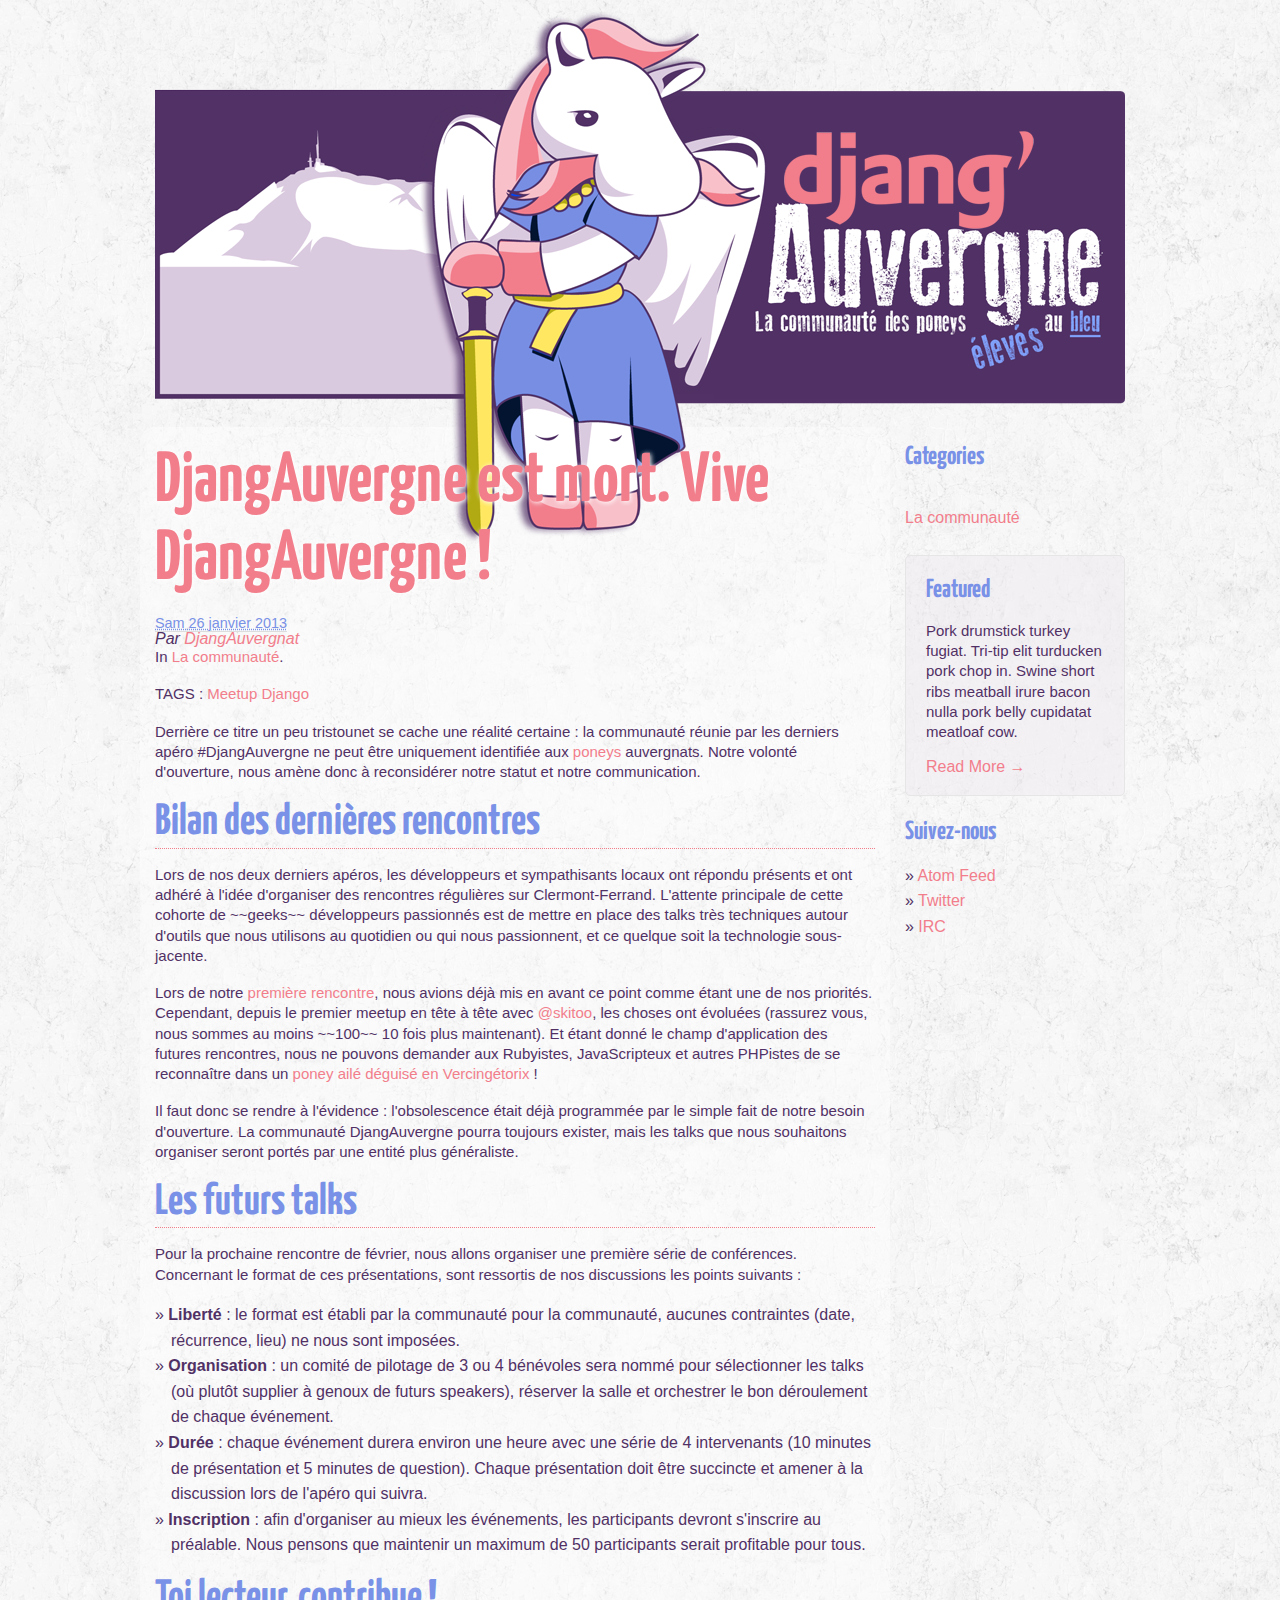
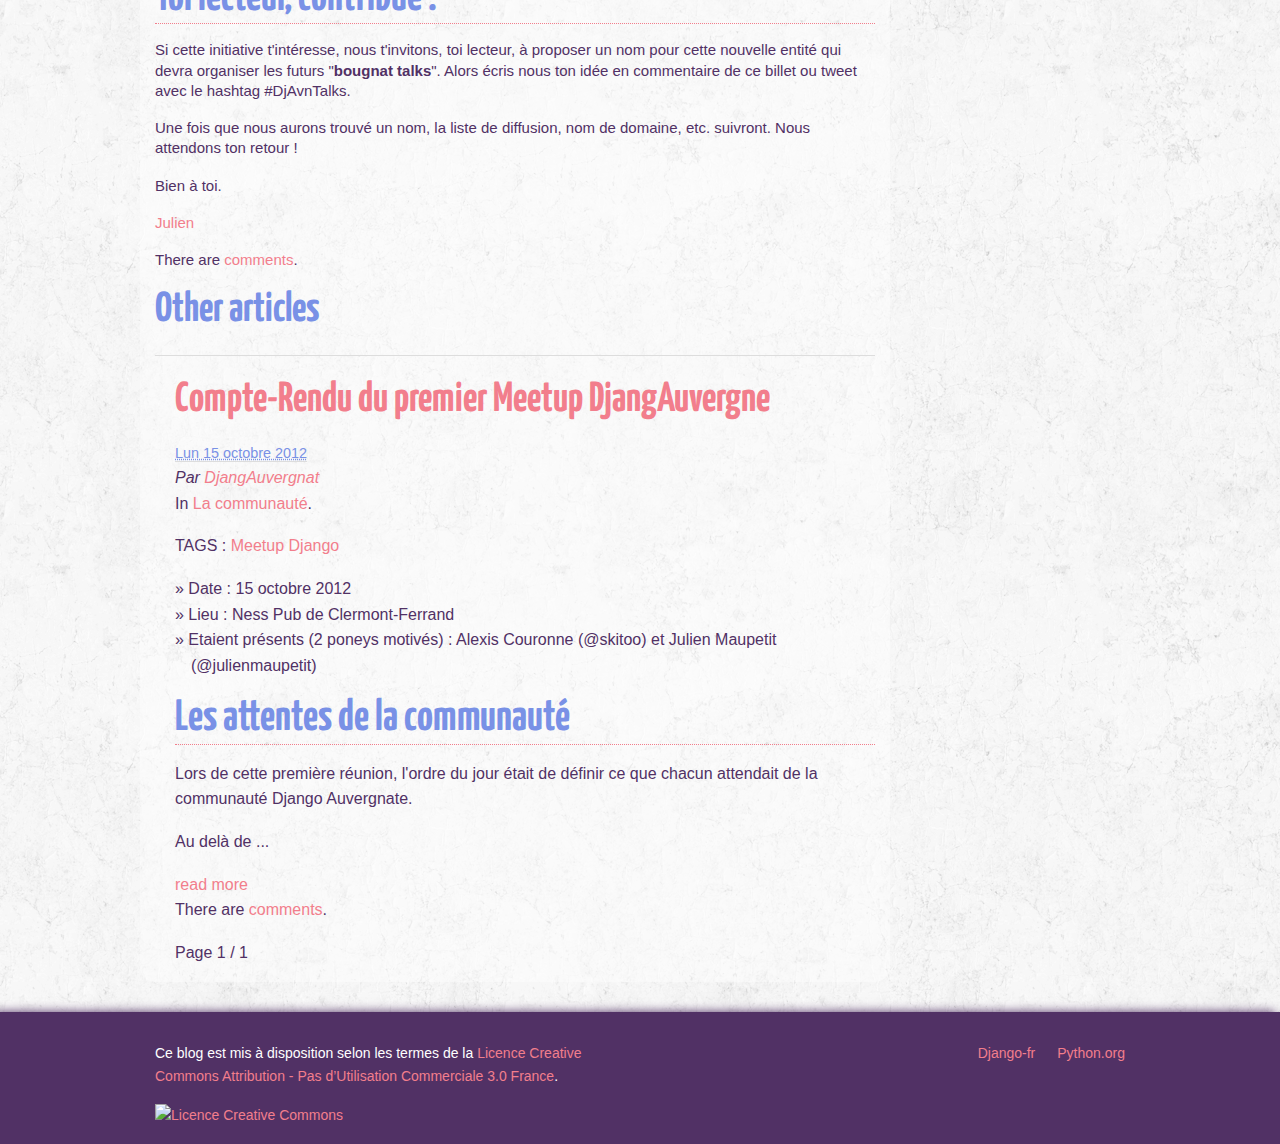
==== commit eee6440e: "Update documentation" ====
--- a/index.html
+++ b/index.html
@@ -39,10 +39,6 @@
             <ul class="nav">
                 
                 
-                
-                <li><a href="./pages/contact.html">Contact</a></li>
-                
-                <li><a href="./pages/mentions-legales.html">Mentions légales</a></li>
                 
                 
             </ul>
@@ -80,7 +76,73 @@
         
             <aside id="featured">
                 <article>
-                    <h1 class="entry-title"><a href="./2012-10-15-Premier-Meetup-DjangAuvergne.html">Compte-Rendu du premier Meetup DjangAuvergne</a></h1>
+                    <h1 class="entry-title"><a href="./2013-01-26-DjangAuvergne-Est-Mort-Vive-DjangAuvergne.html">DjangAuvergne est mort. Vive DjangAuvergne !</a></h1>
+                    <footer class="post-info">
+    <abbr class="published" title="2013-01-26T00:00:00">
+        Sam 26 janvier 2013
+    </abbr>
+
+    
+    <address class="vcard author">
+        Par <a class="url fn" href="./author/djangauvergnat.html">DjangAuvergnat</a>
+    </address>
+    
+
+    <p>In <a href="./category/la-communaute.html">La communauté</a>. </p>
+
+    
+    <p>TAGS :
+        
+        <a href="./tag/meetup.html">Meetup</a>
+        
+        <a href="./tag/django.html">Django</a>
+        
+    </p>
+
+
+    
+</footer><!-- /.post-info --><p>Derrière ce titre un peu tristounet se cache une réalité certaine : la communauté réunie par les derniers apéro #DjangAuvergne ne peut être uniquement identifiée aux <a href="http://www.django-fr.org/">poneys</a> auvergnats. Notre volonté d'ouverture, nous amène donc à reconsidérer notre statut et notre communication.</p>
+<h2>Bilan des dernières rencontres</h2>
+<p>Lors de nos deux derniers apéros, les développeurs et sympathisants locaux ont répondu présents et ont adhéré à l'idée d'organiser des rencontres régulières sur Clermont-Ferrand. L'attente principale de cette cohorte de ~~geeks~~ développeurs passionnés est de mettre en place des talks très techniques autour d'outils que nous utilisons au quotidien ou qui nous passionnent, et ce quelque soit la technologie sous-jacente.</p>
+<p>Lors de notre <a href="http://auvergne.django-fr.org/2012-10-15-Premier-Meetup-DjangAuvergne.html">première rencontre</a>, nous avions déjà mis en avant ce point comme étant une de nos priorités. Cependant, depuis le premier meetup en tête à tête avec <a href="https://twitter.com/skitoo">@skitoo</a>, les choses ont évoluées (rassurez vous, nous sommes au moins ~~100~~ 10 fois plus maintenant). Et étant donné le champ d'application des futures rencontres, nous ne pouvons demander aux Rubyistes, JavaScripteux et autres PHPistes de se reconnaître dans un <a href="http://auvergne.django-fr.org/theme/images/DjangAuvergne_banner_poney.png">poney ailé déguisé en Vercingétorix</a> !</p>
+<p>Il faut donc se rendre à l'évidence : l'obsolescence était déjà programmée par le simple fait de notre besoin d'ouverture. La communauté DjangAuvergne pourra toujours exister, mais les talks que nous souhaitons organiser seront portés par une entité plus généraliste.</p>
+<h2>Les futurs talks</h2>
+<p>Pour la prochaine rencontre de février, nous allons organiser une première série de conférences. Concernant le format de ces présentations, sont ressortis de nos discussions les points suivants :</p>
+<ul>
+<li><strong>Liberté</strong> : le format est établi par la communauté pour la communauté, aucunes contraintes (date, récurrence, lieu) ne nous sont imposées.</li>
+<li><strong>Organisation</strong> : un comité de pilotage de 3 ou 4 bénévoles sera nommé pour sélectionner les talks (où plutôt supplier à genoux de futurs speakers), réserver la salle et orchestrer le bon déroulement de chaque événement.</li>
+<li><strong>Durée</strong> : chaque événement durera environ une heure avec une série de 4 intervenants (10 minutes de présentation et 5 minutes de question). Chaque présentation doit être succincte et amener à la discussion lors de l'apéro qui suivra.</li>
+<li><strong>Inscription</strong> : afin d'organiser au mieux les événements, les participants devront s'inscrire au préalable. Nous pensons que maintenir un maximum de 50 participants serait profitable pour tous.</li>
+</ul>
+<h2>Toi lecteur, contribue !</h2>
+<p>Si cette initiative t'intéresse, nous t'invitons, toi lecteur, à proposer un nom pour cette nouvelle entité qui devra organiser les futurs "<strong>bougnat talks</strong>". Alors écris nous ton idée en commentaire de ce billet ou tweet avec le hashtag #DjAvnTalks.</p>
+<p>Une fois que nous aurons trouvé un nom, la liste de diffusion, nom de domaine, etc. suivront. Nous attendons ton retour !</p>
+<p>Bien à toi.</p>
+<p><a href="https://twitter.com/julienmaupetit">Julien</a></p><p>There are <a href="./2013-01-26-DjangAuvergne-Est-Mort-Vive-DjangAuvergne.html#disqus_thread">comments</a>.</p>
+                </article>
+                
+            </aside><!-- /#featured -->
+            
+                <section id="content" class="body">
+                    <h3>Other articles</h3>
+                    <hr />
+                    <ol id="posts-list" class="hfeed">
+            
+        
+        
+        
+    
+
+        
+        
+            
+            <article class="hentry">
+                <header>
+                    <h3><a href="./2012-10-15-Premier-Meetup-DjangAuvergne.html" rel="bookmark"
+                           title="Permalink to Compte-Rendu du premier Meetup DjangAuvergne">Compte-Rendu du premier Meetup DjangAuvergne</a></h3>
+                </header>
+
+                <div class="entry-content">
                     <footer class="post-info">
     <abbr class="published" title="2012-10-15T00:00:00">
         Lun 15 octobre 2012
@@ -105,45 +167,29 @@
 
 
     
-</footer><!-- /.post-info --><ul>
+</footer><!-- /.post-info -->
+                    <ul>
 <li>Date : 15 octobre 2012</li>
 <li>Lieu : Ness Pub de Clermont-Ferrand</li>
 <li>Etaient présents (2 poneys motivés) : Alexis Couronne (@skitoo) et Julien Maupetit (@julienmaupetit)</li>
 </ul>
 <h2>Les attentes de la communauté</h2>
 <p>Lors de cette première réunion, l'ordre du jour était de définir ce que chacun attendait de la communauté Django Auvergnate. </p>
-<p>Au delà de la dimension sociale que peuvent apporter ces meetup réguliers, les nombreux participants (sic!) ont définis les priorités suivantes :</p>
-<h3>Ouverture</h3>
-<p>Les poneys auvergnats forment le coeur de la communauté, mais celle ci n'est pas fermée aux autres professionels du secteur utilisant d'autres technologies (Ruby, JS … et peut être même PHP #trollinside).</p>
-<h3>Découverte</h3>
-<p>L'objectif de chaque meetup sera d'assister à une série mini-conférences autour d'un module ou d'une technologie qui, par soucis d'ouverture, ne sera pas restreinte à Python ou Django. Notre souhait est de découvrir ce qui se passe dans notre secteur, mais aussi d'apprendre des autres communautés ou technologies. Le lieu des meetup reste encore à définir, nous avons quelques idées, mais sommes ouverts à toute proposition spontannée.</p>
-<h3>Contribution</h3>
-<p>La communauté se fixera des projets sur le long terme. Projets qui seront envisagés sous la forme de contributions à la communauté Python/Django (voir section suivante pour les premières propositions).</p>
-<h2>Les projets de la communauté</h2>
-<p>Cette première rencontre a été l'occasion de faire une première série de propositions sur ce que pouvaient être les projets long terme de DjangAuvergne. Ont été retenues à ce jour les trois propositions suivantes:</p>
-<h3>Traduction de documentation</h3>
-<p>La première initiative pourrait être de traduire le <a href="https://github.com/kennethreitz/python-guide">guide des bonnes pratiques en python</a> de K. Reitz</p>
-<h3>Découverte de modules python</h3>
-<p>Une autre idée serait de mettre en place un blog dans l'esprit de ~~<a href="http://www.bonjourmadame.fr">http://www.bonjourmadame.fr</a>~~ <a href="http://www.bonjourgem.com">http://www.bonjourgem.com</a> qui présente à interval régulier (quotidien ou hebdomadaire selon le nombre de contributeurs) un nouveau module python.</p>
-<h3>Formations</h3>
-<p>Dernière idée : mettre en place un programme de formation en python/django pour le proposer aux entreprises locales et centres de formation.</p>
-<h2>Communication</h2>
-<p>Au delà du compte twitter <a href="http://twitter.com/DjangAuvergne">@DjangAuvergne</a> et du channel IRC <a href="irc://chat.freenode.net:6667/djangauvergne">#djangauvergne sur freenode</a>, nous sommes en train de mettre en place un blog communautaire basé sur pelican et hébergé via les gh-pages.</p><p>There are <a href="./2012-10-15-Premier-Meetup-DjangAuvergne.html#disqus_thread">comments</a>.</p>
-                </article>
-                
-                    
+<p>Au delà de ...</p>
+                    <a class="readmore" href="./2012-10-15-Premier-Meetup-DjangAuvergne.html">read more</a>
+                    <p>There are <a href="./2012-10-15-Premier-Meetup-DjangAuvergne.html#disqus_thread">comments</a>.</p>
+                </div><!-- /.entry-content -->
+            </article>
+        
+        
+            
+                
 <p class="paginator">
     
     Page 1 / 1
     
 </p>
 
-                
-            </aside><!-- /#featured -->
-            
-        
-        
-        
             
             </section><!-- /#content -->
         
--- a/theme/stylesheets/main.css
+++ b/theme/stylesheets/main.css
@@ -1 +1 @@
-@import url(http://fonts.googleapis.com/css?family=Yanone+Kaffeesatz:400,700);*{-webkit-box-sizing:border-box;-moz-box-sizing:border-box;box-sizing:border-box}html{font-size:62.5%}body{background:#fff;font-family:"Helvetica Neue","Helvetica",Helvetica,Arial,sans-serif;font-weight:normal;font-style:normal;font-size:16px;line-height:1;color:#513165;position:relative;-webkit-font-smoothing:antialiased}a{color:#f27e8c;text-decoration:none;line-height:inherit}a:hover{color:#f06777}a:focus{color:#f27e8c;outline:none}p a,p a:visited{line-height:inherit}.left{float:left}.right{float:right}.text-left{text-align:left}.text-right{text-align:right}.text-center{text-align:center}.hide{display:none !important}.highlight{background:#fef2f3}#googlemap img,object,embed{max-width:none}#map_canvas embed{max-width:none}#map_canvas img{max-width:none}#map_canvas object{max-width:none}figure{margin:0}body,div,dl,dt,dd,ul,ol,li,h1,h2,h3,h4,h5,h6,pre,form,p,blockquote,th,td{margin:0;padding:0;font-size:16px;direction:ltr}p{font-family:inherit;font-weight:normal;font-size:16px;line-height:1.6;margin-bottom:17px}p.lead{font-size:20px;line-height:1.6;margin-bottom:17px}aside p{font-size:15px;line-height:1.35;font-style:italic}h1,h2,h3,h4,h5,h6{font-family:"Helvetica Neue","Helvetica",Helvetica,Arial,sans-serif;font-weight:bold;font-style:normal;color:#7991e6;text-rendering:optimizeLegibility;line-height:1.1;margin-bottom:16px;margin-top:16px}h1 small,h2 small,h3 small,h4 small,h5 small,h6 small{font-size:60%;color:#fafbfe;line-height:0}h1{font-size:44px}h2{font-size:42px}h3{font-size:27px}h4{font-size:26px}h5{font-size:17px}h6{font-size:16px}hr{border:solid #ddd;border-width:1px 0 0;clear:both;margin:22px 0 21px;height:0}.subheader{line-height:1.3;color:#fafbfe;font-weight:300;margin-bottom:17px}em,i{font-style:italic;line-height:inherit}strong,b{font-weight:bold;line-height:inherit}small{font-size:60%;line-height:inherit}code{font-weight:bold;background:#fef2f3}ul,ol,dl{font-size:16px;line-height:1.6;margin-bottom:17px;list-style-position:outside}ul li ul,ul li ol{margin-left:20px;margin-bottom:0}ul.square,ul.circle,ul.disc{margin-left:17px}ul.square{list-style-type:square}ul.square li ul{list-style:inherit}ul.circle{list-style-type:circle}ul.circle li ul{list-style:inherit}ul.disc{list-style-type:disc}ul.disc li ul{list-style:inherit}ul.no-bullet{list-style:none}ul.large li{line-height:21px}ol{margin-left:20px}ol li ul,ol li ol{margin-left:20px;margin-bottom:0}blockquote,blockquote p{line-height:1.5;color:#fafbfe}blockquote{margin:0 0 17px;padding:9px 20px 0 19px;border-left:1px solid #ddd}blockquote cite{display:block;font-size:15px;color:#cfd8f6}blockquote cite:before{content:"\2014 \0020"}blockquote cite a,blockquote cite a:visited{color:#cfd8f6}abbr,acronym{text-transform:uppercase;font-size:90%;color:#7991e6;border-bottom:1px solid #ddd;cursor:help}abbr{text-transform:none}.print-only{display:none !important}@media print{*{background:transparent !important;color:black !important;box-shadow:none !important;text-shadow:none !important;filter:none !important;-ms-filter:none !important}a,a:visited{text-decoration:underline}a[href]:after{content:" (" attr(href) ")"}abbr[title]:after{content:" (" attr(title) ")"}.ir a:after,a[href^="javascript:"]:after,a[href^="#"]:after{content:""}pre,blockquote{border:1px solid #999;page-break-inside:avoid}thead{display:table-header-group}tr,img{page-break-inside:avoid}img{max-width:100% !important}@page{margin:0.5cm}p,h2,h3{orphans:3;widows:3}h2,h3{page-break-after:avoid}.hide-on-print{display:none !important}.print-only{display:block !important}.hide-for-print{display:none !important}.show-for-print{display:inherit !important}}form{margin:0 0 19.41641px}.row form .row{margin:0 -6px}.row form .row .column,.row form .row .columns{padding:0 6px}.row form .row.collapse{margin:0}.row form .row.collapse .column,.row form .row.collapse .columns{padding:0}label{font-size:16px;color:#4d4d4d;cursor:pointer;display:block;font-weight:500;margin-bottom:3px}label.right{float:none;text-align:right}label.inline{line-height:34px;margin:0 0 12px 0}.prefix,.postfix{display:block;position:relative;z-index:2;text-align:center;width:100%;padding-top:0;padding-bottom:0;height:34px;line-height:33px}a.button.prefix,a.button.postfix{padding-left:0;padding-right:0;text-align:center}span.prefix,span.postfix{background:#f2f2f2;border:1px solid #ccc}.prefix{left:2px;-moz-border-radius-topleft:2px;-webkit-border-top-left-radius:2px;border-top-left-radius:2px;-moz-border-radius-bottomleft:2px;-webkit-border-bottom-left-radius:2px;border-bottom-left-radius:2px;overflow:hidden}.postfix{right:2px;-moz-border-radius-topright:2px;-webkit-border-top-right-radius:2px;border-top-right-radius:2px;-moz-border-radius-bottomright:2px;-webkit-border-bottom-right-radius:2px;border-bottom-right-radius:2px}input[type="text"],input[type="password"],input[type="date"],input[type="datetime"],input[type="email"],input[type="number"],input[type="search"],input[type="tel"],input[type="time"],input[type="url"],textarea{background-color:#fff;font-family:inherit;border:1px solid #ccc;-webkit-border-radius:2px;-moz-border-radius:2px;-ms-border-radius:2px;-o-border-radius:2px;border-radius:2px;-webkit-box-shadow:inset 0 1px 2px rgba(0,0,0,0.1);-moz-box-shadow:inset 0 1px 2px rgba(0,0,0,0.1);box-shadow:inset 0 1px 2px rgba(0,0,0,0.1);color:rgba(0,0,0,0.75);display:block;font-size:14px;margin:0 0 12px 0;padding:6px;height:34px;width:100%;-webkit-transition:all 0.15s linear;-moz-transition:all 0.15s linear;-o-transition:all 0.15s linear;transition:all 0.15s linear}input[type="text"].oversize,input[type="password"].oversize,input[type="date"].oversize,input[type="datetime"].oversize,input[type="email"].oversize,input[type="number"].oversize,input[type="search"].oversize,input[type="tel"].oversize,input[type="time"].oversize,input[type="url"].oversize,textarea.oversize{font-size:17px;padding:4px 6px}input[type="text"]:focus,input[type="password"]:focus,input[type="date"]:focus,input[type="datetime"]:focus,input[type="email"]:focus,input[type="number"]:focus,input[type="search"]:focus,input[type="tel"]:focus,input[type="time"]:focus,input[type="url"]:focus,textarea:focus{background:#fafafa;outline:none !important;border-color:#b3b3b3}input[type="text"][disabled],input[type="password"][disabled],input[type="date"][disabled],input[type="datetime"][disabled],input[type="email"][disabled],input[type="number"][disabled],input[type="search"][disabled],input[type="tel"][disabled],input[type="time"][disabled],input[type="url"][disabled],textarea[disabled]{background-color:#ddd}textarea{height:auto}select{width:100%}fieldset{border:solid 1px #ddd;-webkit-border-radius:3px;-moz-border-radius:3px;-ms-border-radius:3px;-o-border-radius:3px;border-radius:3px;padding:12px 12px 0;margin:18px 0}fieldset legend{font-weight:bold;background:#fff;padding:0 3px;margin:0;margin-left:-3px}.error input,input.error,.error textarea,textarea.error{border-color:#c60f13;background-color:rgba(198,15,19,0.1)}.error label,label.error{color:#c60f13}.error small,small.error{display:block;padding:6px 4px;margin-top:-13px;margin-bottom:12px;background:#c60f13;color:#fff;font-size:14px;font-weight:bold;-moz-border-radius-bottomleft:2px;-webkit-border-bottom-left-radius:2px;border-bottom-left-radius:2px;-moz-border-radius-bottomright:2px;-webkit-border-bottom-right-radius:2px;border-bottom-right-radius:2px}.error textarea:focus,textarea.error:focus{background:#fafafa;border-color:#b3b3b3}form.custom span.custom{display:inline-block;width:16px;height:16px;position:relative;top:2px;border:solid 1px #ccc;background:#fff}form.custom span.custom.radio{-webkit-border-radius:100px;-moz-border-radius:100px;-ms-border-radius:100px;-o-border-radius:100px;border-radius:100px}form.custom span.custom.checkbox:before{content:"";display:block;line-height:0.8;height:14px;width:14px;text-align:center;position:absolute;top:0;left:0;font-size:14px;color:#fff}form.custom span.custom.radio.checked:before{content:"";display:block;width:8px;height:8px;-webkit-border-radius:100px;-moz-border-radius:100px;-ms-border-radius:100px;-o-border-radius:100px;border-radius:100px;background:#222;position:relative;top:3px;left:3px}form.custom span.custom.checkbox.checked:before{content:"\00d7";color:#222}form.custom div.custom.dropdown{display:block;position:relative;width:auto;height:28px;margin-bottom:9px;margin-top:2px}form.custom div.custom.dropdown ul{overflow-y:auto;max-height:200px}form.custom div.custom.dropdown a.current{display:block;width:auto;line-height:26px;min-height:28px;padding:0;padding-left:6px;padding-right:38px;border:solid 1px #ddd;color:#141414;background-color:#fff;white-space:nowrap}form.custom div.custom.dropdown a.selector{position:absolute;width:27px;height:28px;display:block;right:0;top:0;border:solid 1px #ddd}form.custom div.custom.dropdown a.selector:after{content:"";display:block;content:"";display:block;width:0;height:0;border:solid 5px;border-color:#aaa transparent transparent transparent;position:absolute;left:50%;top:50%;margin-top:-2px;margin-left:-5px}form.custom div.custom.dropdown:hover a.selector:after,form.custom div.custom.dropdown.open a.selector:after{content:"";display:block;width:0;height:0;border:solid 5px;border-color:#222 transparent transparent transparent}form.custom div.custom.dropdown.open ul{display:block;z-index:10}form.custom div.custom.dropdown.small{width:134px !important}form.custom div.custom.dropdown.medium{width:254px !important}form.custom div.custom.dropdown.large{width:434px !important}form.custom div.custom.dropdown.expand{width:100% !important}form.custom div.custom.dropdown.open.small ul{width:134px !important}form.custom div.custom.dropdown.open.medium ul{width:254px !important}form.custom div.custom.dropdown.open.large ul{width:434px !important}form.custom div.custom.dropdown.open.expand ul{width:100% !important}form.custom div.custom.dropdown ul{position:absolute;width:auto;display:none;margin:0;left:0;top:27px;margin:0;padding:0;background:#fff;background:rgba(255,255,255,0.95);border:solid 1px #ccc}form.custom div.custom.dropdown ul li{color:#555;font-size:15px;cursor:pointer;padding:3px;padding-left:6px;padding-right:38px;min-height:18px;line-height:18px;margin:0;white-space:nowrap;list-style:none}form.custom div.custom.dropdown ul li.selected{background:#cdebf5;color:#000}form.custom div.custom.dropdown ul li.selected:after{content:"\2013";position:absolute;right:10px}form.custom div.custom.dropdown ul li:hover{background-color:#cdebf5;color:#000}form.custom div.custom.dropdown ul li:hover:after{content:"\2013";position:absolute;right:10px;color:#a3dbec}form.custom div.custom.dropdown ul li.selected:hover{background:#cdebf5;cursor:default;color:#000}form.custom div.custom.dropdown ul li.selected:hover:after{color:#000}form.custom div.custom.dropdown ul.show{display:block}form.custom .custom.disabled{background-color:#ddd}@-moz-document url-prefix(){form.custom div.custom.dropdown a.selector{height:30px}}.lt-ie9 form.custom div.custom.dropdown a.selector{height:30px}.row{width:1000px;max-width:100%;min-width:768px;margin:0 auto}.row .row{width:auto;max-width:none;min-width:0;margin:0 -15px}.row.collapse .column,.row.collapse .columns{padding:0}.row .row{width:auto;max-width:none;min-width:0;margin:0 -15px}.row .row.collapse{margin:0}.column,.columns{float:left;min-height:1px;padding:0 15px;position:relative}.column.centered,.columns.centered{float:none;margin:0 auto}[class*="column"]+[class*="column"]:last-child{float:right}[class*="column"]+[class*="column"].end{float:left}.one,.row .one{width:8.33333%}.two,.row .two{width:16.66667%}.three,.row .three{width:25%}.four,.row .four{width:33.33333%}.five,.row .five{width:41.66667%}.six,.row .six{width:50%}.seven,.row .seven{width:58.33333%}.eight,.row .eight{width:66.66667%}.nine,.row .nine{width:75%}.ten,.row .ten{width:83.33333%}.eleven,.row .eleven{width:91.66667%}.twelve,.row .twelve{width:100%}.row .offset-by-one{margin-left:8.33333%}.row .offset-by-two{margin-left:16.66667%}.row .offset-by-three{margin-left:25%}.row .offset-by-four{margin-left:33.33333%}.row .offset-by-five{margin-left:41.66667%}.row .offset-by-six{margin-left:50%}.row .offset-by-seven{margin-left:58.33333%}.row .offset-by-eight{margin-left:66.66667%}.row .offset-by-nine{margin-left:75%}.row .offset-by-ten{margin-left:83.33333%}.push-two{left:16.66667%}.pull-two{right:16.66667%}.push-three{left:25%}.pull-three{right:25%}.push-four{left:33.33333%}.pull-four{right:33.33333%}.push-five{left:41.66667%}.pull-five{right:41.66667%}.push-six{left:50%}.pull-six{right:50%}.push-seven{left:58.33333%}.pull-seven{right:58.33333%}.push-eight{left:66.66667%}.pull-eight{right:66.66667%}.push-nine{left:75%}.pull-nine{right:75%}.push-ten{left:83.33333%}.pull-ten{right:83.33333%}img,object,embed{max-width:100%;height:auto}object,embed{height:100%}img{-ms-interpolation-mode:bicubic}#map_canvas img,.map_canvas img{max-width:none!important}.row{*zoom:1}.row:before,.row:after{content:"";display:table}.row:after{clear:both}.block-grid{display:block;overflow:hidden;padding:0}.block-grid>li{display:block;height:auto;float:left}.block-grid.one-up{margin:0;margin:0 -8px}.block-grid.one-up>li{width:100%;padding:0 0 15px;padding:0 8px 8px}.block-grid.two-up{margin:0 -15px;margin:0 -8px}.block-grid.two-up>li{width:50%;padding:0 15px 15px;padding:0 8px 8px}.block-grid.two-up>li:nth-child(2n+1){clear:both}.block-grid.three-up{margin:0 -12px;margin:0 -8px}.block-grid.three-up>li{width:33.33333%;padding:0 12px 12px;padding:0 8px 8px}.block-grid.three-up>li:nth-child(3n+1){clear:both}.block-grid.four-up{margin:0 -10px}.block-grid.four-up>li{width:25%;padding:0 10px 10px}.block-grid.four-up>li:nth-child(4n+1){clear:both}.block-grid.five-up{margin:0 -8px}.block-grid.five-up>li{width:20%;padding:0 8px 8px}.block-grid.five-up>li:nth-child(5n+1){clear:both}.block-grid.six-up{margin:0 -8px}.block-grid.six-up>li{width:16.66667%;padding:0 8px 8px}.block-grid.six-up>li:nth-child(6n+1){clear:both}.block-grid.seven-up{margin:0 -8px}.block-grid.seven-up>li{width:14.28571%;padding:0 8px 8px}.block-grid.seven-up>li:nth-child(7n+1){clear:both}.block-grid.eight-up{margin:0 -8px}.block-grid.eight-up>li{width:12.5%;padding:0 8px 8px}.block-grid.eight-up>li:nth-child(8n+1){clear:both}.block-grid.nine-up{margin:0 -8px}.block-grid.nine-up>li{width:11.11111%;padding:0 8px 8px}.block-grid.nine-up>li:nth-child(9n+1){clear:both}.block-grid.ten-up{margin:0 -8px}.block-grid.ten-up>li{width:10%;padding:0 8px 8px}.block-grid.ten-up>li:nth-child(10n+1){clear:both}.block-grid.eleven-up{margin:0 -8px}.block-grid.eleven-up>li{width:9.09091%;padding:0 8px 8px}.block-grid.eleven-up>li:nth-child(11n+1){clear:both}.block-grid.twelve-up{margin:0 -8px}.block-grid.twelve-up>li{width:8.33333%;padding:0 8px 8px}.block-grid.twelve-up>li:nth-child(12n+1){clear:both}.button{width:auto;background:#f27e8c;border:1px solid #eb394e;-webkit-box-shadow:0 1px 0 rgba(255,255,255,0.5) inset;-moz-box-shadow:0 1px 0 rgba(255,255,255,0.5) inset;box-shadow:0 1px 0 rgba(255,255,255,0.5) inset;color:#fff;cursor:pointer;display:inline-block;font-family:inherit;font-size:16px;font-weight:bold;line-height:1;margin:0;outline:none;padding:10px 20px 11px;position:relative;text-align:center;text-decoration:none;-webkit-transition:background-color 0.15s ease-in-out;-moz-transition:background-color 0.15s ease-in-out;-o-transition:background-color 0.15s ease-in-out;transition:background-color 0.15s ease-in-out}.button:hover{color:#fff;background-color:#ed5063}.button:active{-webkit-box-shadow:0 1px 0 rgba(0,0,0,0.2) inset;-moz-box-shadow:0 1px 0 rgba(0,0,0,0.2) inset;box-shadow:0 1px 0 rgba(0,0,0,0.2) inset}.button:focus{-webkit-box-shadow:0 0 4px #f27e8c,0 1px 0 rgba(255,255,255,0.5) inset;-moz-box-shadow:0 0 4px #f27e8c,0 1px 0 rgba(255,255,255,0.5) inset;box-shadow:0 0 4px #f27e8c,0 1px 0 rgba(255,255,255,0.5) inset;color:#fff}.button.large{font-size:17px;padding:15px 30px 16px}.button.medium{font-size:16px}.button.small{font-size:13px;padding:7px 14px 8px}.button.tiny{font-size:12px;padding:5px 10px 6px}.button.expand{width:100%;text-align:center}.button.primary{background-color:#f27e8c;border:1px solid #eb394e}.button.primary:hover{background-color:#ed5063}.button.primary:focus{-webkit-box-shadow:0 0 4px #f27e8c,0 1px 0 rgba(255,255,255,0.5) inset;-moz-box-shadow:0 0 4px #f27e8c,0 1px 0 rgba(255,255,255,0.5) inset;box-shadow:0 0 4px #f27e8c,0 1px 0 rgba(255,255,255,0.5) inset}.button.success{background-color:#5da423;border:1px solid #396516}.button.success:hover{background-color:#457a1a}.button.success:focus{-webkit-box-shadow:0 0 5px #5da423,0 1px 0 rgba(255,255,255,0.5) inset;-moz-box-shadow:0 0 5px #5da423,0 1px 0 rgba(255,255,255,0.5) inset;box-shadow:0 0 5px #5da423,0 1px 0 rgba(255,255,255,0.5) inset}.button.alert{background-color:#c60f13;border:1px solid #7f0a0c}.button.alert:hover{background-color:#970b0e}.button.alert:focus{-webkit-box-shadow:0 0 4px #c60f13,0 1px 0 rgba(255,255,255,0.5) inset;-moz-box-shadow:0 0 4px #c60f13,0 1px 0 rgba(255,255,255,0.5) inset;box-shadow:0 0 4px #c60f13,0 1px 0 rgba(255,255,255,0.5) inset}.button.secondary{background-color:#7991e6;color:#000;border:1px solid #395cda}.button.secondary:hover{background-color:#4e6ede}.button.secondary:focus{-webkit-box-shadow:0 0 5px #7991e6,0 1px 0 rgba(255,255,255,0.5) inset;-moz-box-shadow:0 0 5px #7991e6,0 1px 0 rgba(255,255,255,0.5) inset;box-shadow:0 0 5px #7991e6,0 1px 0 rgba(255,255,255,0.5) inset}.button.radius{-webkit-border-radius:3px;-moz-border-radius:3px;-ms-border-radius:3px;-o-border-radius:3px;border-radius:3px}.button.round{-webkit-border-radius:1000px;-moz-border-radius:1000px;-ms-border-radius:1000px;-o-border-radius:1000px;border-radius:1000px}.button.full-width{width:100%;text-align:center;padding-left:0px !important;padding-right:0px !important}.button.left-align{text-align:left;text-indent:12px}.button.disabled,.button[disabled]{opacity:0.6;cursor:default;background:#f27e8c;-webkit-box-shadow:none;-moz-box-shadow:none;box-shadow:none}.button.disabled :hover,.button[disabled] :hover{background:#f27e8c}.button.disabled.success,.button[disabled].success{background-color:#5da423}.button.disabled.success:hover,.button[disabled].success:hover{background-color:#5da423}.button.disabled.alert,.button[disabled].alert{background-color:#c60f13}.button.disabled.alert:hover,.button[disabled].alert:hover{background-color:#c60f13}.button.disabled.secondary,.button[disabled].secondary{background-color:#7991e6}.button.disabled.secondary:hover,.button[disabled].secondary:hover{background-color:#7991e6}input[type=submit].button,button.button{-webkit-appearance:none}@-moz-document url-prefix(){button::-moz-focus-inner,input[type="reset"]::-moz-focus-inner,input[type="button"]::-moz-focus-inner,input[type="submit"]::-moz-focus-inner,input[type="file"]>input[type="button"]::-moz-focus-inner{border:none;padding:0}input[type="submit"].tiny.button{padding:3px 10px 4px}input[type="submit"].small.button{padding:5px 14px 6px}input[type="submit"].button,input[type=submit].medium.button{padding:8px 20px 9px}input[type="submit"].large.button{padding:13px 30px 14px}}.button.dropdown{position:relative;padding-right:44px}.button.dropdown.large{padding-right:60px}.button.dropdown.small{padding-right:28px}.button.dropdown.tiny{padding-right:20px}.button.dropdown:after{content:"";display:block;width:0;height:0;border:solid 6px;border-color:#fff transparent transparent transparent;position:absolute;top:50%;right:20px;margin-top:-2px}.button.dropdown.large:after{content:"";display:block;width:0;height:0;border:solid 7px;border-color:#fff transparent transparent transparent;margin-top:-3px;right:30px}.button.dropdown.small:after{content:"";display:block;width:0;height:0;border:solid 5px;border-color:#fff transparent transparent transparent;margin-top:-2px;right:14px}.button.dropdown.tiny:after{content:"";display:block;width:0;height:0;border:solid 4px;border-color:#fff transparent transparent transparent;margin-top:-1px;right:10px}.button.dropdown>ul{-webkit-box-sizing:content-box;-moz-box-sizing:content-box;box-sizing:content-box;display:none;position:absolute;left:-1px;background:#fff;background:rgba(255,255,255,0.95);list-style:none;margin:0;padding:0;border:1px solid #ccc;border-top:none;min-width:100%;z-index:40}.button.dropdown>ul li{width:100%;cursor:pointer;padding:0;min-height:18px;line-height:18px;margin:0;white-space:nowrap;list-style:none}.button.dropdown>ul li a{display:block;color:#555;font-size:15px;font-weight:normal;padding:6px 14px;text-align:left}.button.dropdown>ul li:hover{background-color:#fff;color:#222}.button.dropdown>ul li.divider{min-height:0;padding:0;height:1px;margin:4px 0;background:#ededed}.button.dropdown.up>ul{border-top:1px solid #ccc;border-bottom:none}.button.dropdown ul.no-hover.show-dropdown{display:block !important}.button.dropdown:hover>ul.no-hover{display:none}.button.dropdown.split{padding:0;position:relative}.button.dropdown.split:after{display:none}.button.dropdown.split:hover{background-color:#f27e8c}.button.dropdown.split.alert:hover{background-color:#c60f13}.button.dropdown.split.success:hover{background-color:#5da423}.button.dropdown.split.secondary:hover{background-color:#7991e6}.button.dropdown.split>a{color:#fff;display:block;padding:10px 50px 11px 20px;padding-left:20px;padding-right:50px;-webkit-transition:background-color 0.15s ease-in-out;-moz-transition:background-color 0.15s ease-in-out;-o-transition:background-color 0.15s ease-in-out;transition:background-color 0.15s ease-in-out}.button.dropdown.split>a:hover{background-color:#ed5063}.button.dropdown.split.large>a{padding:15px 75px 16px 30px;padding-left:30px;padding-right:75px}.button.dropdown.split.small>a{padding:7px 35px 8px 14px;padding-left:14px;padding-right:35px}.button.dropdown.split.tiny>a{padding:5px 25px 6px 10px;padding-left:10px;padding-right:25px}.button.dropdown.split>span{background-color:#f27e8c;position:absolute;right:0;top:0;height:100%;width:30px;border-left:1px solid #eb394e;-webkit-box-shadow:1px 1px 0 rgba(255,255,255,0.5) inset;-moz-box-shadow:1px 1px 0 rgba(255,255,255,0.5) inset;box-shadow:1px 1px 0 rgba(255,255,255,0.5) inset;-webkit-transition:background-color 0.15s ease-in-out;-moz-transition:background-color 0.15s ease-in-out;-o-transition:background-color 0.15s ease-in-out;transition:background-color 0.15s ease-in-out}.button.dropdown.split>span:hover{background-color:#ed5063}.button.dropdown.split>span:after{content:"";display:block;width:0;height:0;border:solid 6px;border-color:#fff transparent transparent transparent;position:absolute;top:50%;left:50%;margin-left:-6px;margin-top:-2px}.button.dropdown.split.secondary>span:after{content:"";display:block;width:0;height:0;border:solid 6px;border-color:#000 transparent transparent transparent}.button.dropdown.split.large span{width:45px}.button.dropdown.split.small span{width:21px}.button.dropdown.split.tiny span{width:15px}.button.dropdown.split.large span:after{content:"";display:block;width:0;height:0;border:solid 7px;border-color:#fff transparent transparent transparent;margin-top:-3px;margin-left:-7px}.button.dropdown.split.small span:after{content:"";display:block;width:0;height:0;border:solid 4px;border-color:#fff transparent transparent transparent;margin-top:-1px;margin-left:-4px}.button.dropdown.split.tiny span:after{content:"";display:block;width:0;height:0;border:solid 3px;border-color:#fff transparent transparent transparent;margin-top:-1px;margin-left:-3px}.button.dropdown.split.alert>span{background-color:#c60f13;border-left-color:#7f0a0c}.button.dropdown.split.success>span{background-color:#5da423;border-left-color:#396516}.button.dropdown.split.secondary>span{background-color:#7991e6;border-left-color:#395cda}.button.dropdown.split.secondary>a{color:#000}.button.dropdown.split.alert>a:hover,.button.dropdown.split.alert>span:hover{background-color:#970b0e}.button.dropdown.split.success>a:hover,.button.dropdown.split.success>span:hover{background-color:#457a1a}.button.dropdown.split.secondary>a:hover,.button.dropdown.split.secondary>span:hover{background-color:#4e6ede}ul.button-group{list-style:none;padding:0;margin:0 0 12px;*zoom:1}ul.button-group:before,ul.button-group:after{content:"";display:table}ul.button-group:after{clear:both}ul.button-group li{padding:0;margin:0 0 0 -1px;float:left}ul.button-group li:first-child{margin-left:0}ul.button-group.radius li a.button,ul.button-group.radius li a.button.radius,ul.button-group.radius li a.button-rounded,ul.button-group.radius li input[type="submit"].button,ul.button-group.radius li input[type="submit"].button.radius,ul.button-group.radius li input[type="submit"].button-rounded{-webkit-border-radius:0px;-moz-border-radius:0px;-ms-border-radius:0px;-o-border-radius:0px;border-radius:0px}ul.button-group.radius li:first-child a.button,ul.button-group.radius li:first-child a.button.radius,ul.button-group.radius li:first-child input[type="submit"].button,ul.button-group.radius li:first-child input[type="submit"].button.radius{-moz-border-radius-topleft:3px;-webkit-border-top-left-radius:3px;border-top-left-radius:3px;-moz-border-radius-bottomleft:3px;-webkit-border-bottom-left-radius:3px;border-bottom-left-radius:3px}ul.button-group.radius li:first-child a.button.rounded,ul.button-group.radius li:first-child input[type="submit"].button.rounded{-moz-border-radius-topleft:1000px;-webkit-border-top-left-radius:1000px;border-top-left-radius:1000px;-moz-border-radius-bottomleft:1000px;-webkit-border-bottom-left-radius:1000px;border-bottom-left-radius:1000px}ul.button-group.radius li:last-child a.button,ul.button-group.radius li:last-child a.button.radius,ul.button-group.radius li:last-child input[type="submit"].button,ul.button-group.radius li:last-child input[type="submit"].button.radius{-moz-border-radius-topright:3px;-webkit-border-top-right-radius:3px;border-top-right-radius:3px;-moz-border-radius-bottomright:3px;-webkit-border-bottom-right-radius:3px;border-bottom-right-radius:3px}ul.button-group.radius li:last-child a.button.rounded,ul.button-group.radius li:last-child input[type="submit"].button.rounded{-moz-border-radius-topright:1000px;-webkit-border-top-right-radius:1000px;border-top-right-radius:1000px;-moz-border-radius-bottomright:1000px;-webkit-border-bottom-right-radius:1000px;border-bottom-right-radius:1000px}ul.button-group.even .button{width:100%}ul.button-group.even.two-up li{width:50%}ul.button-group.even.three-up li{width:33.3%}ul.button-group.even.three-up li:first-child{width:33.4%}ul.button-group.even.four-up li{width:25%}ul.button-group.even.five-up li{width:20%}div.button-bar{overflow:hidden}div.button-bar ul.button-group{float:left;margin-right:8px}div.button-bar ul.button-group:last-child{margin-left:0}.nav-bar{height:40px;background:#4d4d4d;margin-left:0;margin-top:20px;padding:0}.nav-bar>li{float:left;display:block;position:relative;padding:0;margin:0;border:1px solid #333;border-right:none;line-height:38px;-webkit-box-shadow:1px 0 0 rgba(255,255,255,0.2) inset;-moz-box-shadow:1px 0 0 rgba(255,255,255,0.2) inset;box-shadow:1px 0 0 rgba(255,255,255,0.2) inset}.nav-bar>li:first-child{-webkit-box-shadow:0 0 0;-moz-box-shadow:0 0 0;box-shadow:0 0 0}.nav-bar>li:last-child{border-right:solid 1px #333;-webkit-box-shadow:1px 0 0 rgba(255,255,255,0.2) inset,1px 0 0 rgba(255,255,255,0.2);-moz-box-shadow:1px 0 0 rgba(255,255,255,0.2) inset,1px 0 0 rgba(255,255,255,0.2);box-shadow:1px 0 0 rgba(255,255,255,0.2) inset,1px 0 0 rgba(255,255,255,0.2)}.nav-bar>li.active{background:#f27e8c;border-color:#ed5063}.nav-bar>li.active>a{color:#fff;cursor:default}.nav-bar>li.active:hover{background:#f27e8c;cursor:default}.nav-bar>li:hover{background:#333}.nav-bar>li>a{color:#e6e6e6}.nav-bar>li ul{margin-bottom:0}.nav-bar>li .flyout{display:none}.nav-bar>li.has-flyout>a:first-child{padding-right:40px;position:relative}.nav-bar>li.has-flyout>a:first-child:after{content:"";display:block;width:0;height:0;border:solid 4px;border-color:#e6e6e6 transparent transparent transparent;position:absolute;right:20px;top:17px}.nav-bar>li.has-flyout>a.flyout-toggle{border-left:0 !important;position:absolute;right:0;top:0;padding:20px;z-index:2;display:block}.nav-bar>li.has-flyout.is-touch>a:first-child{padding-right:55px}.nav-bar>li.has-flyout.is-touch>a.flyout-toggle{border-left:1px dashed #666}.nav-bar>li>a:first-child{position:relative;padding:0 20px;display:block;text-decoration:none;font-size:16px}.nav-bar>li>input{margin:0 10px}.nav-bar.vertical{height:auto;margin-top:0}.nav-bar.vertical>li{float:none;border-bottom:none;border-right:solid 1px #333;-webkit-box-shadow:none;-moz-box-shadow:none;box-shadow:none}.nav-bar.vertical>li.has-flyout>a:first-child:after{content:"";display:block;width:0;height:0;border:solid 4px;border-color:transparent transparent transparent #e6e6e6}.nav-bar.vertical>li .flyout{left:100%;top:-1px}.nav-bar.vertical>li .flyout.right{left:auto;right:100%}.nav-bar.vertical>li.active{border-right:solid 1px #ed5063}.nav-bar.vertical>li:last-child{border-bottom:solid 1px #333}.flyout{background:#f2f2f2;padding:20px;margin:0;border:1px solid #d9d9d9;position:absolute;top:39px;left:-1px;width:250px;z-index:40;-webkit-box-shadow:0 1px 5px rgba(0,0,0,0.1);-moz-box-shadow:0 1px 5px rgba(0,0,0,0.1);box-shadow:0 1px 5px rgba(0,0,0,0.1)}.flyout p{line-height:1.2;font-size:15px}.flyout *:first-child{margin-top:0}.flyout *:last-child{margin-bottom:0}.flyout.small{width:166.66667px}.flyout.large{width:437.5px}.flyout.right{left:auto;right:-2px}.flyout.left{right:auto;left:-2px}.flyout.up{top:auto;bottom:39px}ul.flyout,.nav-bar li ul{padding:0;list-style:none}ul.flyout li,.nav-bar li ul li{border-left:solid 3px #CCC}ul.flyout li a,.nav-bar li ul li a{background:#f2f2f2;border:1px solid #e6e6e6;border-width:1px 1px 0 0;color:#555;display:block;font-size:16px;height:auto;line-height:1;padding:15px 20px;-webkit-box-shadow:0 1px 0 rgba(255,255,255,0.5) inset;-moz-box-shadow:0 1px 0 rgba(255,255,255,0.5) inset;box-shadow:0 1px 0 rgba(255,255,255,0.5) inset}ul.flyout li a:hover,.nav-bar li ul li a:hover{background:#ebebeb;color:#333}ul.flyout li.active,.nav-bar li ul li.active{margin-top:0;border-top:1px solid #4d4d4d;border-left:4px solid #1a1a1a}ul.flyout li.active a,.nav-bar li ul li.active a{background:#4d4d4d;border:none;color:#fff;height:auto;margin:0;position:static;top:0;-webkit-box-shadow:0 0 0;-moz-box-shadow:0 0 0;box-shadow:0 0 0}.top-bar-js-breakpoint{width:940px !important;visibility:hidden}.contain-to-grid{width:100%;background:#fff}.fixed{width:100%;left:0;position:fixed;top:0;z-index:99}.top-bar{background:#fff;height:45px;line-height:45px;margin:0 0 30px;padding:0;width:100%}.contain-to-grid .top-bar{max-width:1000px;margin:0 auto}.top-bar>ul .name h1{line-height:45px;margin:0}.top-bar>ul .name h1 a{font-weight:bold;padding:0 22.5px;font-size:17px !important}.top-bar>ul .name img{margin-top:-5px;vertical-align:middle}.top-bar.expanded{height:inherit}.top-bar ul{margin-left:0;display:inline;height:45px;line-height:45px;list-style:none}.top-bar ul>li{float:left}.top-bar ul>li a:not(.button){color:#fff;display:block;font-size:13px;font-weight:bold;height:45px;line-height:45px;padding:0 15px}.top-bar ul>li:hover,.top-bar ul>li.active{background:#d9d9d9}.top-bar ul>li:hover a,.top-bar ul>li.active a{color:#d9d9d9}.top-bar ul>li.divider{background:#d9d9d9;-webkit-box-shadow:1px 0 0 rgba(255,255,255,0.1);-moz-box-shadow:1px 0 0 rgba(255,255,255,0.1);box-shadow:1px 0 0 rgba(255,255,255,0.1);height:100%;margin-right:1px;width:1px}.top-bar ul>li.has-button a.button{margin:0 11.25px}.top-bar ul>li.has-button:hover{background:#fff}.top-bar ul>li.has-button:hover a{color:#fff}.top-bar ul>li.search{padding:0 15px}.top-bar ul>li.search form{display:inline-block;margin-bottom:0;vertical-align:middle;width:200px}.top-bar ul>li.search form input[type=text]{-moz-border-radius-topright:0;-webkit-border-top-right-radius:0;border-top-right-radius:0;-moz-border-radius-bottomright:0;-webkit-border-bottom-right-radius:0;border-bottom-right-radius:0;float:left;font-size:15px;margin-top:-1px;height:22.5px}.top-bar ul>li.search form input[type=text]+.button{border-left:none;-moz-border-radius-topleft:0;-webkit-border-top-left-radius:0;border-top-left-radius:0;-moz-border-radius-bottomleft:0;-webkit-border-bottom-left-radius:0;border-bottom-left-radius:0;float:left;font-size:14px;margin-top:-1px;padding:5px 12px 4px}.top-bar ul>li.search form input[type=search]{font-size:16px;margin-bottom:0}.top-bar ul>li.search:hover{background:#fff}.top-bar ul>li.toggle-topbar{display:none}.top-bar ul>li.has-dropdown{position:relative}.top-bar ul>li.has-dropdown:hover>.dropdown{display:block;visibility:visible}.top-bar ul>li.has-dropdown a{padding-right:33.75px}.top-bar ul>li.has-dropdown a:after{content:"";display:block;width:0;height:0;border:solid 5px;border-color:#fff transparent transparent transparent;margin-right:15px;margin-top:-2.5px;position:absolute;right:0;top:50%}.top-bar ul>li.has-dropdown .dropdown{background:#222;left:0;margin:0;padding:9px 0 0 0;position:absolute;visibility:hidden;z-index:99}.top-bar ul>li.has-dropdown .dropdown li{background:#222;line-height:1;min-width:100%;padding-bottom:5px}.top-bar ul>li.has-dropdown .dropdown li a{color:#fff;font-weight:normal;height:100%;line-height:1;padding:5px 17px 5px 15px;white-space:nowrap}.top-bar ul>li.has-dropdown .dropdown li a:after{border:none}.top-bar ul>li.has-dropdown .dropdown li a:hover{background:#3c3c3c}.top-bar ul>li.has-dropdown .dropdown li label{color:#6f6f6f;font-size:12px;font-weight:bold;margin:0;padding-left:15px;text-transform:uppercase}.top-bar ul>li.has-dropdown .dropdown li.divider{border-top:solid 1px #000;-webkit-box-shadow:0 1px 0 rgba(255,255,255,0.1) inset;-moz-box-shadow:0 1px 0 rgba(255,255,255,0.1) inset;box-shadow:0 1px 0 rgba(255,255,255,0.1) inset;height:10px;padding:0;width:100%}.top-bar ul>li.has-dropdown .dropdown li:last-child{padding-bottom:10px}.top-bar ul>li.has-dropdown .dropdown li.active a{background:#d9d9d9}.top-bar ul>li.has-dropdown .dropdown li.has-dropdown>a{padding-right:30px}.top-bar ul>li.has-dropdown .dropdown li.has-dropdown>a:after{border:none;content:"\00bb";right:5px;top:6px}.top-bar ul>li.has-dropdown .dropdown li.has-dropdown .dropdown{position:absolute;left:100%;top:0}.top-bar ul>li.has-dropdown .dropdown li.has-dropdown:hover>.dropdown{display:block}.top-bar ul.left{float:left;width:auto;margin-bottom:0}.top-bar ul.right{float:right;width:auto;margin-bottom:0}.top-bar ul.right .has-dropdown .dropdown{left:auto;right:-1px}.top-bar ul.right .has-dropdown .dropdown li.has-dropdown>.dropdown{right:100%;left:auto;width:100%}.top-bar .js-generated{display:none}@-moz-document url-prefix(){.top-bar ul li .button.small{padding-bottom:6px}.top-bar ul li.search form input[type=search]{font-size:14px;height:22px;padding:3px}}.lt-ie9 .top-bar ul li a{color:#fff;display:block;font-weight:bold;font-size:13px;height:45px;line-height:45px;padding:0 15px}.lt-ie9 .top-bar ul li a.button{height:auto;line-height:30px;margin-top:7px}.lt-ie9 .top-bar ul li a:hover{color:#ccc}.lt-ie9 .top-bar ul li a img{margin-top:-5px;vertical-align:middle}.lt-ie9 .top-bar ul li a.active{background:#f2f2f2;color:#d9d9d9}.lt-ie9 .top-bar ul li.has-dropdown{padding-right:33.75px}.lt-ie9 .top-bar ul li.has-dropdown>ul li{padding-right:0}.orbit-wrapper{width:1px;height:1px;position:relative}.orbit{width:1px;height:1px;position:relative;overflow:hidden;margin-bottom:17px}.orbit.with-bullets{margin-bottom:40px}.orbit .orbit-slide{max-width:100%;position:absolute;top:0;left:0}.orbit a.orbit-slide{border:none;line-height:0;display:none}.orbit div.orbit-slide{width:100%;height:100%;filter:progid:DXImageTransform.Microsoft.Alpha(Opacity=0);opacity:0}div.orbit-wrapper div.timer{width:40px;height:40px;overflow:hidden;position:absolute;top:10px;right:10px;opacity:.6;cursor:pointer;z-index:31}div.orbit-wrapper span.rotator{display:block;width:40px;height:40px;position:absolute;top:0;left:-20px;background:url('/images/foundation/orbit/rotator-black.png?1350413714') no-repeat;z-index:3}div.orbit-wrapper span.rotator.move{left:0}div.orbit-wrapper span.mask{display:block;width:20px;height:40px;position:absolute;top:0;right:0;z-index:2;overflow:hidden}div.orbit-wrapper span.mask.move{width:40px;left:0;background:url('/images/foundation/orbit/timer-black.png?1350413714') repeat 0 0}div.orbit-wrapper span.pause{display:block;width:40px;height:40px;position:absolute;top:0;left:0;background:url('/images/foundation/orbit/pause-black.png?1350413714') no-repeat;z-index:4;opacity:0}div.orbit-wrapper span.pause.active{background:url('/images/foundation/orbit/pause-black.png?1350413714') no-repeat 0 -40px}div.orbit-wrapper div.timer:hover span.pause,div.orbit-wrapper span.pause.active{opacity:1}.orbit-caption{display:none;font-family:inherit}.orbit-wrapper .orbit-caption{background:#000;background:rgba(0,0,0,0.6);z-index:30;color:#fff;text-align:center;padding:7px 0;font-size:15px;position:absolute;right:0;bottom:0;width:100%}div.orbit-wrapper div.slider-nav{display:block}div.orbit-wrapper div.slider-nav span{width:39px;height:50px;text-indent:-9999px;position:absolute;z-index:30;top:50%;margin-top:-25px;cursor:pointer}div.orbit-wrapper div.slider-nav span.right{background:url('/images/foundation/orbit/right-arrow.png?1350413714');background-size:100%;right:0}div.orbit-wrapper div.slider-nav span.left{background:url('/images/foundation/orbit/left-arrow.png?1350413714');background-size:100%;left:0}.lt-ie9 div.orbit-wrapper div.slider-nav span.right{background:url('/images/foundation/orbit/right-arrow-small.png?1350413714')}.lt-ie9 div.orbit-wrapper div.slider-nav span.left{background:url('/images/foundation/orbit/left-arrow-small.png?1350413714')}ul.orbit-bullets{position:absolute;z-index:30;list-style:none;bottom:-40px;left:50%;margin-left:-50px;padding:0}ul.orbit-bullets li{float:left;margin-left:5px;cursor:pointer;color:#999;text-indent:-9999px;background:url('/images/foundation/orbit/bullets.jpg?1350413714') no-repeat 4px 0;width:13px;height:12px;overflow:hidden}ul.orbit-bullets li.active{color:#222;background-position:-8px 0}ul.orbit-bullets li.has-thumb{background:none;width:100px;height:75px}ul.orbit-bullets li.active.has-thumb{background-position:0 0;border-top:2px solid #000}.orbit-slide-counter{position:absolute;bottom:0;z-index:99;background:rgba(0,0,0,0.7);color:#fff;padding:5px}div.orbit img.fluid-placeholder{visibility:hidden;position:static;display:block;width:100%}div.orbit,div.orbit-wrapper{width:100% !important}.lt-ie9 .timer{display:none !important}.lt-ie9 div.caption{background:#000;filter:progid:DXImageTransform.Microsoft.gradient(startColorstr=#99000000,endColorstr=#99000000);zoom:1}@media only screen and (max-width: 767px){div.orbit.orbit-stack-on-small img.fluid-placeholder{visibility:visible}div.orbit.orbit-stack-on-small .orbit-slide{position:static;margin-bottom:10px}}.reveal-modal-bg{position:fixed;height:100%;width:100%;background:#000;background:rgba(0,0,0,0.45);z-index:40;display:none;top:0;left:0}.reveal-modal{background:#fff;visibility:hidden;display:none;top:100px;left:50%;margin-left:-260px;width:520px;position:absolute;z-index:41;padding:30px;-webkit-box-shadow:0 0 10px rgba(0,0,0,0.4);-moz-box-shadow:0 0 10px rgba(0,0,0,0.4);box-shadow:0 0 10px rgba(0,0,0,0.4)}.reveal-modal .close-reveal-modal{font-size:22px;font-size:2.2rem;line-height:.5;position:absolute;top:8px;right:11px;color:#aaa;text-shadow:0 -1px 1px rgba(0,0,0,0.6);font-weight:bold;cursor:pointer}.reveal-modal.small{width:30%;margin-left:-15%}.reveal-modal.medium{width:40%;margin-left:-20%}.reveal-modal.large{width:60%;margin-left:-30%}.reveal-modal.xlarge{width:70%;margin-left:-35%}.reveal-modal.expand{width:90%;margin-left:-45%}.reveal-modal .row{min-width:0;margin-bottom:10px}.reveal-modal>:first-child{margin-top:0}.reveal-modal>:last-child{margin-bottom:0}@media print{.reveal-modal{border:solid 1px #000;background:#fff !important}}#joyRideTipContent{display:none}.joyride-tip-guide{display:none;position:absolute;background:#000;background:rgba(0,0,0,0.8);color:#fff;width:300px;z-index:101;top:0;left:0;font-family:inherit;font-weight:normal;-webkit-border-radius:4px;-moz-border-radius:4px;-ms-border-radius:4px;-o-border-radius:4px;border-radius:4px}.joyride-content-wrapper{padding:18px 20px 24px}.joyride-tip-guide span.joyride-nub{display:block;position:absolute;left:22px;width:0;height:0;border:solid 14px}.joyride-tip-guide span.joyride-nub.top{border-color:#000;border-color:rgba(0,0,0,0.8);border-top-color:transparent !important;border-left-color:transparent !important;border-right-color:transparent !important;top:-28px;bottom:none}.joyride-tip-guide span.joyride-nub.bottom{border-color:#000;border-color:rgba(0,0,0,0.8) !important;border-bottom-color:transparent !important;border-left-color:transparent !important;border-right-color:transparent !important;bottom:-28px;bottom:none}.joyride-tip-guide span.joyride-nub.right{border-color:#000;border-color:rgba(0,0,0,0.8) !important;border-top-color:transparent !important;border-right-color:transparent !important;border-bottom-color:transparent !important;top:22px;bottom:none;left:auto;right:-28px}.joyride-tip-guide span.joyride-nub.left{border-color:#000;border-color:rgba(0,0,0,0.8) !important;border-top-color:transparent !important;border-left-color:transparent !important;border-bottom-color:transparent !important;top:22px;left:-28px;right:auto;bottom:none}.joyride-tip-guide h1,.joyride-tip-guide h2,.joyride-tip-guide h3,.joyride-tip-guide h4,.joyride-tip-guide h5,.joyride-tip-guide h6{line-height:1.25;margin:0;font-weight:bold;color:#fff}.joyride-tip-guide p{margin:0 0 18px 0;font-size:14px;line-height:1.3}.joyride-timer-indicator-wrap{width:50px;height:3px;border:solid 1px #555;position:absolute;right:17px;bottom:16px}.joyride-timer-indicator{display:block;width:0;height:inherit;background:#666}.joyride-close-tip{position:absolute;right:10px;top:10px;color:#777 !important;text-decoration:none;font-size:20px;font-weight:normal;line-height:.5 !important}.joyride-close-tip:hover{color:#eee !important}.joyride-modal-bg{position:fixed;height:100%;width:100%;background:rgba(0,0,0,0.5);z-index:100;display:none;top:0;left:0;cursor:pointer}.clearing-blackout{background:#000;background:rgba(0,0,0,0.8);position:fixed;width:100%;height:100%;top:0;left:0;z-index:999}.clearing-blackout .clearing-close{display:block}.clearing-container{position:relative;z-index:999;height:100%;overflow:hidden}.visible-img{height:75%;position:relative}.visible-img img{position:absolute;left:50%;top:50%;margin-left:-50%;max-height:100%;max-width:100%}.visible-img .clearing-caption{color:#fff;margin-bottom:0;text-align:center;position:absolute;bottom:0;background:#000;background:rgba(0,0,0,0.7);width:100%;padding:10px 100px}.clearing-close{z-index:999;position:absolute;top:10px;right:20px;font-size:30px;line-height:1;color:#fff;display:none}.clearing-close:hover{color:#ccc}.clearing-main-left,.clearing-main-right{position:absolute;top:50%;margin-top:-16px}.clearing-main-left.disabled,.clearing-main-right.disabled{opacity:0.5}.clearing-main-left:active,.clearing-main-right:active{margin-top:-15px}.clearing-main-left{left:10px;content:"";display:block;width:0;height:0;border:solid 16px;border-color:transparent #fff transparent transparent}.clearing-main-right{right:10px;content:"";display:block;width:0;height:0;border:solid 16px;border-color:transparent transparent transparent #fff}.block-grid.three-up>li:nth-child(3n+1){clear:none}ul[data-clearing] li{display:block}ul[data-clearing] li.clearing-feature ~ li{display:none}.clearing-assembled .clearing-container .carousel{background:#000;background:rgba(0,0,0,0.75);height:150px;margin-top:5px}.clearing-assembled .clearing-container .visible-img{background:#000;background:rgba(0,0,0,0.75);overflow:hidden}.clearing-assembled .clearing-container ul[data-clearing]{z-index:999;width:200%;height:100%;margin-left:0;position:relative;left:0}.clearing-assembled .clearing-container ul[data-clearing] li{display:block;width:175px;height:inherit;padding:0;float:left;overflow:hidden;background:#222;margin-right:1px;position:relative}.clearing-assembled .clearing-container ul[data-clearing] li.fix-height img{min-height:100%;height:100%;max-width:none}.clearing-assembled .clearing-container ul[data-clearing] li img{cursor:pointer !important;min-width:100% !important}.clearing-assembled .clearing-container ul[data-clearing] li.visible{border-top:4px solid #fff}.tabs{list-style:none;border-bottom:solid 1px #e6e6e6;display:block;height:40px;padding:0;margin-bottom:20px}.tabs.contained{margin-bottom:0;margin-left:0}.tabs dt,.tabs li.section-title{color:#b3b3b3;cursor:default;display:block;float:left;font-size:12px;height:40px;line-height:40px;padding:0;padding-right:9px;padding-left:20px;font-weight:normal;width:auto;text-transform:uppercase}.tabs dt:first-child,.tabs li.section-title:first-child{padding:0;padding-right:9px}.tabs dd,.tabs li{display:block;float:left;padding:0;margin:0}.tabs dd a,.tabs li a{color:#a074bb;display:block;font-size:16px;height:40px;line-height:40px;padding:0px 23.8px}.tabs dd a:focus,.tabs li a:focus{font-weight:bold;color:#f27e8c}.tabs dd.active,.tabs li.active{border-top:3px solid #f27e8c;margin-top:-3px}.tabs dd.active a,.tabs li.active a{cursor:default;color:#6d4287;background:#fff;border-left:1px solid #e6e6e6;border-right:1px solid #e6e6e6;font-weight:bold}.tabs dd:first-child,.tabs li:first-child{margin-left:0}.tabs.vertical{height:auto;border-bottom:1px solid #e6e6e6}.tabs.vertical dt,.tabs.vertical dd,.tabs.vertical li{float:none;height:auto}.tabs.vertical dd,.tabs.vertical li{border-left:3px solid #ccc}.tabs.vertical dd a,.tabs.vertical li a{background:#f2f2f2;border:none;border:1px solid #e6e6e6;border-width:1px 1px 0 0;color:#555;display:block;font-size:16px;height:auto;line-height:1;padding:15px 20px;-webkit-box-shadow:0 1px 0 rgba(255,255,255,0.5) inset;-moz-box-shadow:0 1px 0 rgba(255,255,255,0.5) inset;box-shadow:0 1px 0 rgba(255,255,255,0.5) inset}.tabs.vertical dd.active,.tabs.vertical li.active{margin-top:0;border-top:1px solid #4d4d4d;border-left:4px solid #1a1a1a}.tabs.vertical dd.active a,.tabs.vertical li.active a{background:#4d4d4d;border:none;color:#fff;height:auto;margin:0;position:static;top:0;-webkit-box-shadow:0 0 0;-moz-box-shadow:0 0 0;box-shadow:0 0 0}.tabs.vertical dd:first-child a.active,.tabs.vertical li:first-child a.active{margin:0}.tabs.pill{border-bottom:none;margin-bottom:10px}.tabs.pill dd,.tabs.pill li{margin-right:10px}.tabs.pill dd:last-child,.tabs.pill li:last-child{margin-right:0}.tabs.pill dd a,.tabs.pill li a{-webkit-border-radius:1000px;-moz-border-radius:1000px;-ms-border-radius:1000px;-o-border-radius:1000px;border-radius:1000px;background:#e6e6e6;height:26px;line-height:26px;color:#666}.tabs.pill dd.active,.tabs.pill li.active{border:none;margin-top:0}.tabs.pill dd.active a,.tabs.pill li.active a{background-color:#f27e8c;border:none;color:#fff}.tabs.pill.contained{border-bottom:solid 1px #eee;margin-bottom:0}.tabs.pill.two-up dd,.tabs.pill.two-up li,.tabs.pill.three-up dd,.tabs.pill.three-up li,.tabs.pill.four-up dd,.tabs.pill.four-up li,.tabs.pill.five-up dd,.tabs.pill.five-up li{margin-right:0}.tabs.two-up dt a,.tabs.two-up dd a,.tabs.two-up li a,.tabs.three-up dt a,.tabs.three-up dd a,.tabs.three-up li a,.tabs.four-up dt a,.tabs.four-up dd a,.tabs.four-up li a,.tabs.five-up dt a,.tabs.five-up dd a,.tabs.five-up li a{padding:0 17px;text-align:center;overflow:hidden}.tabs.two-up dt,.tabs.two-up dd,.tabs.two-up li{width:50%}.tabs.three-up dt,.tabs.three-up dd,.tabs.two-up li{width:33.33%}.tabs.four-up dt,.tabs.four-up dd,.tabs.two-up li{width:25%}.tabs.five-up dt,.tabs.five-up dd,.tabs.two-up li{width:20%}ul.tabs-content{display:block;margin:0 0 20px;padding:0}ul.tabs-content>li{display:none}ul.tabs-content>li.active{display:block}ul.tabs-content.contained{padding:0}ul.tabs-content.contained>li{border:solid 0 #e6e6e6;border-width:0 1px 1px 1px;padding:20px}ul.tabs-content.contained.vertical>li{border-width:1px 1px 1px 1px}.no-js ul.tabs-content>li{display:block}div.alert-box{display:block;padding:6px 7px 7px;font-weight:bold;font-size:16px;color:#fff;background-color:#f27e8c;border:1px solid rgba(0,0,0,0.1);margin-bottom:12px;-webkit-border-radius:3px;-moz-border-radius:3px;-ms-border-radius:3px;-o-border-radius:3px;border-radius:3px;text-shadow:0 -1px rgba(0,0,0,0.3);position:relative}div.alert-box.success{background-color:#5da423;color:#fff;text-shadow:0 -1px rgba(0,0,0,0.3)}div.alert-box.alert{background-color:#c60f13;color:#fff;text-shadow:0 -1px rgba(0,0,0,0.3)}div.alert-box.secondary{background-color:#7991e6;color:#070e26;text-shadow:0 1px rgba(255,255,255,0.3)}div.alert-box a.close{color:#333;position:absolute;right:4px;top:-1px;font-size:17px;opacity:0.2;padding:4px}div.alert-box a.close:hover,div.alert-box a.close:focus{opacity:0.4}.label{padding:1px 4px 2px;font-size:14px;font-weight:bold;text-align:center;text-decoration:none;line-height:1;white-space:nowrap;display:inline;position:relative;bottom:1px;color:#fff;background:#f27e8c}.label.radius{-webkit-border-radius:3px;-moz-border-radius:3px;-ms-border-radius:3px;-o-border-radius:3px;border-radius:3px}.label.round{padding:1px 7px 2px;-webkit-border-radius:1000px;-moz-border-radius:1000px;-ms-border-radius:1000px;-o-border-radius:1000px;border-radius:1000px}.label.alert{background-color:#c60f13}.label.success{background-color:#5da423}.label.secondary{background-color:#7991e6;color:#070e26}.has-tip{border-bottom:dotted 1px #ccc;cursor:help;font-weight:bold;color:#333}.has-tip:hover{border-bottom:dotted 1px #e92139;color:#f27e8c}.has-tip.tip-left,.has-tip.tip-right{float:none !important}.tooltip{display:none;background:#000;background:rgba(0,0,0,0.85);position:absolute;color:#fff;font-weight:bold;font-size:12px;padding:5px;z-index:999;-webkit-border-radius:4px;-moz-border-radius:4px;-ms-border-radius:4px;-o-border-radius:4px;border-radius:4px;line-height:normal}.tooltip>.nub{display:block;width:0;height:0;border:solid 5px;border-color:transparent transparent #000 transparent;border-color:transparent transparent rgba(0,0,0,0.85) transparent;position:absolute;top:-10px;left:10px}.tooltip.tip-override>.nub{border-color:transparent transparent #000 transparent !important;border-color:transparent transparent rgba(0,0,0,0.85) transparent !important;top:-10px !important}.tooltip.tip-top>.nub{border-color:#000 transparent transparent transparent;border-color:rgba(0,0,0,0.85) transparent transparent transparent;top:auto;bottom:-10px}.tooltip.tip-left,.tooltip.tip-right{float:none !important}.tooltip.tip-left>.nub{border-color:transparent transparent transparent #000;border-color:transparent transparent transparent rgba(0,0,0,0.85);right:-10px;left:auto}.tooltip.tip-right>.nub{border-color:transparent #000 transparent transparent;border-color:transparent rgba(0,0,0,0.85) transparent transparent;right:auto;left:-10px}.tooltip.noradius{-webkit-border-radius:0;-moz-border-radius:0;-ms-border-radius:0;-o-border-radius:0;border-radius:0}.tooltip.opened{color:#f27e8c !important;border-bottom:dotted 1px #e92139 !important}.tap-to-close{display:block;font-size:10px;font-size:1rem;color:#888;font-weight:normal}.panel{background:#f2f2f2;border:solid 1px #e6e6e6;margin:0 0 22px 0;padding:20px}.panel>:first-child{margin-top:0}.panel>:last-child{margin-bottom:0}.panel.callout{background:#f27e8c;color:#fff;border-color:#ed5063;-webkit-box-shadow:inset 0px 1px 0px rgba(255,255,255,0.5);-moz-box-shadow:inset 0px 1px 0px rgba(255,255,255,0.5);box-shadow:inset 0px 1px 0px rgba(255,255,255,0.5)}.panel.callout a{color:#fff}.panel.callout .button{background:#fff;border:none;color:#f27e8c;text-shadow:none}.panel.callout .button:hover{background:rgba(255,255,255,0.8)}.panel.radius{-webkit-border-radius:3px;-moz-border-radius:3px;-ms-border-radius:3px;-o-border-radius:3px;border-radius:3px}ul.accordion{margin:0 0 22px 0;border-bottom:1px solid #7991e6}ul.accordion>li{list-style:none;margin:0;padding:0;border-top:1px solid #7991e6}ul.accordion>li .title{cursor:pointer;background:#8ea3ea;padding:15px;margin:0;position:relative;border-left:1px solid #7991e6;border-right:1px solid #7991e6;-webkit-transition:0.15s background linear;-moz-transition:0.15s background linear;-o-transition:0.15s background linear;transition:0.15s background linear}ul.accordion>li .title h1,ul.accordion>li .title h2,ul.accordion>li .title h3,ul.accordion>li .title h4,ul.accordion>li .title h5{margin:0}ul.accordion>li .title:after{content:"";display:block;width:0;height:0;border:solid 6px;border-color:transparent #1f3da7 transparent transparent;position:absolute;right:15px;top:21px}ul.accordion>li .content{display:none;padding:15px}ul.accordion>li.active{border-top:3px solid #f27e8c}ul.accordion>li.active .title{background:#fff;padding-top:13px}ul.accordion>li.active .title:after{content:"";display:block;width:0;height:0;border:solid 6px;border-color:#1f3da7 transparent transparent transparent}ul.accordion>li.active .content{background:#fff;display:block;border-left:1px solid #7991e6;border-right:1px solid #7991e6}ul.side-nav{display:block;list-style:none;margin:0;padding:17px 0}ul.side-nav li{display:block;list-style:none;margin:0 0 8px 0}ul.side-nav li a{display:block}ul.side-nav li.active a{color:#4d4d4d;font-weight:bold}ul.side-nav li.divider{border-top:1px solid #e6e6e6;height:0;padding:0}dl.sub-nav{display:block;width:auto;overflow:hidden;margin:-4px 0 18px;margin-right:0;margin-left:-9px;padding-top:4px}dl.sub-nav dt,dl.sub-nav dd{float:left;display:inline;margin-left:9px;margin-bottom:10px}dl.sub-nav dt{color:#999;font-weight:normal}dl.sub-nav dd a{text-decoration:none;-webkit-border-radius:1000px;-moz-border-radius:1000px;-ms-border-radius:1000px;-o-border-radius:1000px;border-radius:1000px}dl.sub-nav dd.active a{font-weight:bold;background:#f27e8c;color:#fff;padding:3px 9px;cursor:default}ul.pagination{display:block;height:24px;margin-left:-5px}ul.pagination li{float:left;display:block;height:24px;color:#999;font-size:16px;margin-left:5px}ul.pagination li a{display:block;padding:1px 7px 1px;color:#555}ul.pagination li:hover a,ul.pagination li a:focus{background:#e6e6e6}ul.pagination li.unavailable a{cursor:default;color:#999}ul.pagination li.unavailable:hover a,ul.pagination li.unavailable a:focus{background:transparent}ul.pagination li.current a{background:#f27e8c;color:#fff;font-weight:bold;cursor:default}ul.pagination li.current a:hover{background:#f27e8c}ul.breadcrumbs{display:block;background:#8ea3ea;padding:6px 10px 7px;border:1px solid #7991e6;-webkit-border-radius:2px;-moz-border-radius:2px;-ms-border-radius:2px;-o-border-radius:2px;border-radius:2px;overflow:hidden;margin-left:0}ul.breadcrumbs li{margin:0;padding:0 12px 0 0;float:left;list-style:none}ul.breadcrumbs li a,ul.breadcrumbs li span{text-transform:uppercase;font-size:11px;font-size:1.1rem;padding-left:12px}ul.breadcrumbs li:first-child a,ul.breadcrumbs li:first-child span{padding-left:0}ul.breadcrumbs li:before{content:"/";color:#aaa}ul.breadcrumbs li:first-child:before{content:" "}ul.breadcrumbs li.current a{cursor:default;color:#333}ul.breadcrumbs li:hover a,ul.breadcrumbs li a:focus{text-decoration:underline}ul.breadcrumbs li.current:hover a,ul.breadcrumbs li.current a:focus{text-decoration:none}ul.breadcrumbs li.unavailable a{color:#999}ul.breadcrumbs li.unavailable:hover a,ul.breadcrumbs li.unavailable a:focus{text-decoration:none;color:#999;cursor:default}ul.inline-list,ul.link-list{margin:0 0 17px -22px;padding:0;list-style:none;overflow:hidden}ul.inline-list li,ul.link-list li{list-style:none;float:left;margin-left:22px;display:block}ul.inline-list li a,ul.link-list li a{display:block}.keystroke,kbd{font-family:"Consolas", "Menlo", "Courier", monospace;font-size:15px;padding:2px 4px 0px;margin:0;background:#ededed;border:solid 1px #dbdbdb;-webkit-border-radius:3px;-moz-border-radius:3px;-ms-border-radius:3px;-o-border-radius:3px;border-radius:3px}.th{display:block}.th img{display:block;border:solid 4px #fff;-webkit-box-shadow:0 0 0 1px rgba(0,0,0,0.2);-moz-box-shadow:0 0 0 1px rgba(0,0,0,0.2);box-shadow:0 0 0 1px rgba(0,0,0,0.2);-webkit-border-radius:3px;-moz-border-radius:3px;-ms-border-radius:3px;-o-border-radius:3px;border-radius:3px;-webkit-transition-property:box-shadow;-moz-transition-property:box-shadow;-o-transition-property:box-shadow;transition-property:box-shadow;-webkit-transition-duration:300ms;-moz-transition-duration:300ms;-o-transition-duration:300ms;transition-duration:300ms}.th:hover img{-webkit-box-shadow:0 0 6px 1px rgba(242,126,140,0.5);-moz-box-shadow:0 0 6px 1px rgba(242,126,140,0.5);box-shadow:0 0 6px 1px rgba(242,126,140,0.5)}.flex-video{position:relative;padding-top:25px;padding-bottom:67.5%;height:0;margin-bottom:16px;overflow:hidden}.flex-video.widescreen{padding-bottom:57.25%}.flex-video.vimeo{padding-top:0}.flex-video iframe,.flex-video object,.flex-video embed,.flex-video video{position:absolute;top:0;left:0;width:100%;height:100%}table{background:#fff;-webkit-border-radius:3px;-moz-border-radius:3px;-ms-border-radius:3px;-o-border-radius:3px;border-radius:3px;margin:0 0 18px;border:1px solid #ddd}table thead,table tfoot{background:#f5f5f5}table thead tr th,table tfoot tr th,table tbody tr td,table tr td,table tfoot tr td{display:table-cell;font-size:16px;line-height:18px;text-align:left}table thead tr th,table tfoot tr td{padding:8px 10px 9px;font-size:16px;font-weight:bold;color:#222}table thead tr th:first-child,table tfoot tr td:first-child{border-left:none}table thead tr th:last-child,table tfoot tr td:last-child{border-right:none}table tbody tr.even,table tbody tr.alt{background:#f9f9f9}table tbody tr:nth-child(even){background:#f9f9f9}table tbody tr td{color:#333;padding:9px 10px;vertical-align:top;border:none}ul.vcard{display:inline-block;margin:0 0 12px 0;border:1px solid #ddd;padding:10px}ul.vcard li{margin:0;display:block}ul.vcard li.fn{font-weight:bold;font-size:17px}p.vevent span.summary{font-weight:bold}p.vevent abbr{cursor:default;text-decoration:none;font-weight:bold;border:none;padding:0 1px}div.progress{padding:2px;margin-bottom:10px;border:1px solid #ccc;height:25px}div.progress .meter{background:#f27e8c;height:100%;display:block;width:50%}div.progress.secondary .meter{background:#7991e6}div.progress.success .meter{background:#5da423}div.progress.alert .meter{background:#c60f13}div.progress.radius{-webkit-border-radius:3px;-moz-border-radius:3px;-ms-border-radius:3px;-o-border-radius:3px;border-radius:3px}div.progress.radius .meter{-webkit-border-radius:2px;-moz-border-radius:2px;-ms-border-radius:2px;-o-border-radius:2px;border-radius:2px}div.progress.round{-webkit-border-radius:1000px;-moz-border-radius:1000px;-ms-border-radius:1000px;-o-border-radius:1000px;border-radius:1000px}div.progress.round .meter{-webkit-border-radius:1000px;-moz-border-radius:1000px;-ms-border-radius:1000px;-o-border-radius:1000px;border-radius:1000px}.pricing-table{border:solid 1px #ddd;margin-left:0;margin-bottom:20px}.pricing-table *{list-style:none;line-height:1}.pricing-table .title{background-color:#ddd;padding:15px 20px;text-align:center;color:#333;font-weight:bold;font-size:16px}.pricing-table .price{background-color:#eee;padding:15px 20px;text-align:center;color:#333;font-weight:normal;font-size:20px}.pricing-table .description{background-color:#fff;padding:15px;text-align:center;color:#777;font-size:12px;font-weight:normal;line-height:1.4;border-bottom:dotted 1px #ddd}.pricing-table .bullet-item{background-color:#fff;padding:15px;text-align:center;color:#333;font-size:14px;font-weight:normal;border-bottom:dotted 1px #ddd}.pricing-table .cta-button{background-color:#f5f5f5;text-align:center;padding:20px}.show-for-small,.show-for-medium,.show-for-medium-down,.hide-for-large,.hide-for-large-up,.show-for-xlarge,.show-for-print{display:none !important}.hide-for-small,.hide-for-medium,.hide-for-medium-down,.show-for-large,.show-for-large-up,.hide-for-xlarge,.hide-for-print{display:inherit !important}@media only screen and (min-width: 1441px){.hide-for-small,.hide-for-medium,.hide-for-medium-down,.hide-for-large,.show-for-large-up,.show-for-xlarge{display:inherit !important}.show-for-small,.show-for-medium,.show-for-medium-down,.show-for-large,.hide-for-large-up,.hide-for-xlarge{display:none !important}}@media only screen and (max-width: 1279px) and (min-width: 768px){.hide-for-small,.show-for-medium,.show-for-medium-down,.hide-for-large,.hide-for-large-up,.hide-for-xlarge{display:inherit !important}.show-for-small,.hide-for-medium,.hide-for-medium-down,.show-for-large,.show-for-large-up,.show-for-xlarge{display:none !important}}@media only screen and (max-width: 767px){.show-for-small,.hide-for-medium,.show-for-medium-down,.hide-for-large,.hide-for-large-up,.hide-for-xlarge{display:inherit !important}.hide-for-small,.show-for-medium,.hide-for-medium-down,.show-for-large,.show-for-large-up,.show-for-xlarge{display:none !important}}.show-for-landscape,.hide-for-portrait{display:inherit !important}.hide-for-landscape,.show-for-portrait{display:none !important}@media screen and (orientation: landscape){.show-for-landscape,.hide-for-portrait{display:inherit !important}.hide-for-landscape,.show-for-portrait{display:none !important}}@media screen and (orientation: portrait){.show-for-portrait,.hide-for-landscape{display:inherit !important}.hide-for-portrait,.show-for-landscape{display:none !important}}.show-for-touch{display:none !important}.hide-for-touch{display:inherit !important}.touch .show-for-touch{display:inherit !important}.touch .hide-for-touch{display:none !important}table.show-for-xlarge,table.show-for-large,table.hide-for-small,table.hide-for-medium{display:table !important}@media only screen and (max-width: 1279px) and (min-width: 768px){.touch table.hide-for-xlarge,.touch table.hide-for-large,.touch table.hide-for-small,.touch table.show-for-medium{display:table !important}}@media only screen and (max-width: 767px){table.hide-for-xlarge,table.hide-for-large,table.hide-for-medium,table.show-for-small{display:table !important}}@media only screen and (max-device-width: 1280px){.touch .nav-bar li.has-flyout>a{padding-right:36px !important}}@media only screen and (max-device-width: 800px), only screen and (device-width: 1024px) and (device-height: 600px), only screen and (width: 1280px) and (orientation: landscape), only screen and (device-width: 800px), only screen and (max-width: 767px){.flex-video{padding-top:0}}@media only screen and (max-width: 1279px) and (min-width: 768px){.touch .nav-bar li a{font-size:15px}.touch .nav-bar li.has-flyout>a.flyout-toggle{padding:20px !important}.touch .nav-bar li.has-flyout>a{padding-right:36px !important}.clearing-main-right,.clearing-main-left{height:100%;width:40px;top:0;border:none}.clearing-main-right:before,.clearing-main-left:before{position:absolute;top:50%}.clearing-main-left{left:0}.clearing-main-left:before{left:5px;content:"";display:block;width:0;height:0;border:solid 16px;border-color:transparent #fff transparent transparent}.clearing-main-right{height:100%;right:0}.clearing-main-right:before{content:"";display:block;width:0;height:0;border:solid 16px;border-color:transparent transparent transparent #fff}}@media only screen and (max-width: 767px){.left,.right{float:none}body{-webkit-text-size-adjust:none;-ms-text-size-adjust:none;width:100%;min-width:0;margin-left:0;margin-right:0;padding-left:0;padding-right:0}.row{width:auto;min-width:0;margin-left:0;margin-right:0}.column,.columns{width:auto !important;float:none}.column:last-child,.columns:last-child{float:none}[class*="column"]+[class*="column"]:last-child{float:none}.column:before,.columns:before,.column:after,.columns:after{content:"";display:table}.column:after,.columns:after{clear:both}.offset-by-one,.offset-by-two,.offset-by-three,.offset-by-four,.offset-by-five,.offset-by-six,.offset-by-seven,.offset-by-eight,.offset-by-nine,.offset-by-ten{margin-left:0 !important}.push-two,.push-three,.push-four,.push-five,.push-six,.push-seven,.push-eight,.push-nine,.push-ten{left:auto}.pull-two,.pull-three,.pull-four,.pull-five,.pull-six,.pull-seven,.pull-eight,.pull-nine,.pull-ten{right:auto}.row .mobile-one{width:25% !important;float:left;padding:0 15px}.row .mobile-one:last-child{float:right}.row .mobile-one.end{float:left}.row.collapse .mobile-one{padding:0}.row .mobile-two{width:50% !important;float:left;padding:0 15px}.row .mobile-two:last-child{float:right}.row .mobile-two.end{float:left}.row.collapse .mobile-two{padding:0}.row .mobile-three{width:75% !important;float:left;padding:0 15px}.row .mobile-three:last-child{float:right}.row .mobile-three.end{float:left}.row.collapse .mobile-three{padding:0}.row .mobile-four{width:100% !important;float:left;padding:0 15px}.row .mobile-four:last-child{float:right}.row .mobile-four.end{float:left}.row.collapse .mobile-four{padding:0}.push-one-mobile{left:25%}.pull-one-mobile{right:25%}.push-two-mobile{left:50%}.pull-two-mobile{right:50%}.push-three-mobile{left:75%}.pull-three-mobile{right:75%}.block-grid.mobile>li{float:none;width:100%;margin-left:0}.block-grid>li{clear:none !important}.block-grid.mobile-one-up>li{width:100%}.block-grid.mobile-two-up>li{width:50%}.block-grid.mobile-two-up>li:nth-child(2n+1){clear:both}.block-grid.mobile-three-up>li{width:33.33333%}.block-grid.mobile-three-up>li:nth-child(3n+1){clear:both}.block-grid.mobile-four-up>li{width:25%}.block-grid.mobile-four-up>li:nth-child(4n+1){clear:both}.block-grid.mobile-five-up>li{width:20%}.block-grid.mobile-five-up>li:nth-child(5n+1){clear:both}.block-grid.mobile-six-up>li{width:16.66667%}.block-grid.mobile-six-up>li:nth-child(6n+1){clear:both}.block-grid.mobile-seven-up>li{width:14.28571%}.block-grid.mobile-seven-up>li:nth-child(7n+1){clear:both}.block-grid.mobile-eight-up>li{width:12.5%}.block-grid.mobile-eight-up>li:nth-child(8n+1){clear:both}.block-grid.mobile-nine-up>li{width:11.11111%}.block-grid.mobile-nine-up>li:nth-child(9n+1){clear:both}.block-grid.mobile-ten-up>li{width:10%}.block-grid.mobile-ten-up>li:nth-child(10n+1){clear:both}.block-grid.mobile-eleven-up>li{width:9.09091%}.block-grid.mobile-eleven-up>li:nth-child(11n+1){clear:both}.block-grid.mobile-twelve-up>li{width:8.33333%}.block-grid.mobile-twelve-up>li:nth-child(12n+1){clear:both}label.right{text-align:left}input[type="text"].one,.row input[type="text"].one,input[type="password"].one,.row input[type="password"].one,input[type="date"].one,.row input[type="date"].one,input[type="datetime"].one,.row input[type="datetime"].one,input[type="email"].one,.row input[type="email"].one,input[type="number"].one,.row input[type="number"].one,input[type="search"].one,.row input[type="search"].one,input[type="tel"].one,.row input[type="tel"].one,input[type="time"].one,.row input[type="time"].one,input[type="url"].one,.row input[type="url"].one,textarea.one,.row textarea.one{width:100% !important}input[type="text"].two,.row input[type="text"].two,input[type="password"].two,.row input[type="password"].two,input[type="date"].two,.row input[type="date"].two,input[type="datetime"].two,.row input[type="datetime"].two,input[type="email"].two,.row input[type="email"].two,input[type="number"].two,.row input[type="number"].two,input[type="search"].two,.row input[type="search"].two,input[type="tel"].two,.row input[type="tel"].two,input[type="time"].two,.row input[type="time"].two,input[type="url"].two,.row input[type="url"].two,textarea.two,.row textarea.two{width:100% !important}input[type="text"].three,.row input[type="text"].three,input[type="password"].three,.row input[type="password"].three,input[type="date"].three,.row input[type="date"].three,input[type="datetime"].three,.row input[type="datetime"].three,input[type="email"].three,.row input[type="email"].three,input[type="number"].three,.row input[type="number"].three,input[type="search"].three,.row input[type="search"].three,input[type="tel"].three,.row input[type="tel"].three,input[type="time"].three,.row input[type="time"].three,input[type="url"].three,.row input[type="url"].three,textarea.three,.row textarea.three{width:100% !important}input[type="text"].four,.row input[type="text"].four,input[type="password"].four,.row input[type="password"].four,input[type="date"].four,.row input[type="date"].four,input[type="datetime"].four,.row input[type="datetime"].four,input[type="email"].four,.row input[type="email"].four,input[type="number"].four,.row input[type="number"].four,input[type="search"].four,.row input[type="search"].four,input[type="tel"].four,.row input[type="tel"].four,input[type="time"].four,.row input[type="time"].four,input[type="url"].four,.row input[type="url"].four,textarea.four,.row textarea.four{width:100% !important}input[type="text"].five,.row input[type="text"].five,input[type="password"].five,.row input[type="password"].five,input[type="date"].five,.row input[type="date"].five,input[type="datetime"].five,.row input[type="datetime"].five,input[type="email"].five,.row input[type="email"].five,input[type="number"].five,.row input[type="number"].five,input[type="search"].five,.row input[type="search"].five,input[type="tel"].five,.row input[type="tel"].five,input[type="time"].five,.row input[type="time"].five,input[type="url"].five,.row input[type="url"].five,textarea.five,.row textarea.five{width:100% !important}input[type="text"].six,.row input[type="text"].six,input[type="password"].six,.row input[type="password"].six,input[type="date"].six,.row input[type="date"].six,input[type="datetime"].six,.row input[type="datetime"].six,input[type="email"].six,.row input[type="email"].six,input[type="number"].six,.row input[type="number"].six,input[type="search"].six,.row input[type="search"].six,input[type="tel"].six,.row input[type="tel"].six,input[type="time"].six,.row input[type="time"].six,input[type="url"].six,.row input[type="url"].six,textarea.six,.row textarea.six{width:100% !important}input[type="text"].seven,.row input[type="text"].seven,input[type="password"].seven,.row input[type="password"].seven,input[type="date"].seven,.row input[type="date"].seven,input[type="datetime"].seven,.row input[type="datetime"].seven,input[type="email"].seven,.row input[type="email"].seven,input[type="number"].seven,.row input[type="number"].seven,input[type="search"].seven,.row input[type="search"].seven,input[type="tel"].seven,.row input[type="tel"].seven,input[type="time"].seven,.row input[type="time"].seven,input[type="url"].seven,.row input[type="url"].seven,textarea.seven,.row textarea.seven{width:100% !important}input[type="text"].eight,.row input[type="text"].eight,input[type="password"].eight,.row input[type="password"].eight,input[type="date"].eight,.row input[type="date"].eight,input[type="datetime"].eight,.row input[type="datetime"].eight,input[type="email"].eight,.row input[type="email"].eight,input[type="number"].eight,.row input[type="number"].eight,input[type="search"].eight,.row input[type="search"].eight,input[type="tel"].eight,.row input[type="tel"].eight,input[type="time"].eight,.row input[type="time"].eight,input[type="url"].eight,.row input[type="url"].eight,textarea.eight,.row textarea.eight{width:100% !important}input[type="text"].nine,.row input[type="text"].nine,input[type="password"].nine,.row input[type="password"].nine,input[type="date"].nine,.row input[type="date"].nine,input[type="datetime"].nine,.row input[type="datetime"].nine,input[type="email"].nine,.row input[type="email"].nine,input[type="number"].nine,.row input[type="number"].nine,input[type="search"].nine,.row input[type="search"].nine,input[type="tel"].nine,.row input[type="tel"].nine,input[type="time"].nine,.row input[type="time"].nine,input[type="url"].nine,.row input[type="url"].nine,textarea.nine,.row textarea.nine{width:100% !important}input[type="text"].ten,.row input[type="text"].ten,input[type="password"].ten,.row input[type="password"].ten,input[type="date"].ten,.row input[type="date"].ten,input[type="datetime"].ten,.row input[type="datetime"].ten,input[type="email"].ten,.row input[type="email"].ten,input[type="number"].ten,.row input[type="number"].ten,input[type="search"].ten,.row input[type="search"].ten,input[type="tel"].ten,.row input[type="tel"].ten,input[type="time"].ten,.row input[type="time"].ten,input[type="url"].ten,.row input[type="url"].ten,textarea.ten,.row textarea.ten{width:100% !important}input[type="text"].eleven,.row input[type="text"].eleven,input[type="password"].eleven,.row input[type="password"].eleven,input[type="date"].eleven,.row input[type="date"].eleven,input[type="datetime"].eleven,.row input[type="datetime"].eleven,input[type="email"].eleven,.row input[type="email"].eleven,input[type="number"].eleven,.row input[type="number"].eleven,input[type="search"].eleven,.row input[type="search"].eleven,input[type="tel"].eleven,.row input[type="tel"].eleven,input[type="time"].eleven,.row input[type="time"].eleven,input[type="url"].eleven,.row input[type="url"].eleven,textarea.eleven,.row textarea.eleven{width:100% !important}input[type="text"].twelve,.row input[type="text"].twelve,input[type="password"].twelve,.row input[type="password"].twelve,input[type="date"].twelve,.row input[type="date"].twelve,input[type="datetime"].twelve,.row input[type="datetime"].twelve,input[type="email"].twelve,.row input[type="email"].twelve,input[type="number"].twelve,.row input[type="number"].twelve,input[type="search"].twelve,.row input[type="search"].twelve,input[type="tel"].twelve,.row input[type="tel"].twelve,input[type="time"].twelve,.row input[type="time"].twelve,input[type="url"].twelve,.row input[type="url"].twelve,textarea.twelve,.row textarea.twelve{width:100% !important}.button{display:block}button.button,input[type="submit"].button{width:100%;padding-left:0;padding-right:0}.button-group button.button,.button-group input[type="submit"].button{width:auto;padding:10px 20px 11px}.button-group button.button.large,.button-group input[type="submit"].button.large{padding:15px 30px 16px}.button-group button.button.medium,.button-group input[type="submit"].button.medium{padding:10px 20px 11px}.button-group button.button.small,.button-group input[type="submit"].button.small{padding:7px 14px 8px}.button-group button.button.tiny,.button-group input[type="submit"].button.tiny{padding:5px 10px 6px}.button-group.even button.button,.button-group.even input[type="submit"].button{width:100%;padding-left:0;padding-right:0}.nav-bar{height:auto}.nav-bar>li{float:none;display:block;border-right:none}.nav-bar>li>a.main{text-align:left;border-top:1px solid #ddd;border-right:none}.nav-bar>li:first-child>a.main{border-top:none}.nav-bar>li.has-flyout>a.flyout-toggle{position:absolute;right:0;top:0;padding:22px;z-index:2;display:block}.nav-bar>li.has-flyout.is-touch>a.flyout-toggle span{content:"";width:0;height:0;display:block}.nav-bar>li.has-flyout>a.flyout-toggle:hover span{border-top-color:#141414}.nav-bar.vertical>li.has-flyout>.flyout{left:0}.flyout{position:relative;width:100% !important;top:auto;margin-right:-2px;border-width:1px 1px 0 1px}.flyout.right{float:none;right:auto;left:-1px}.flyout.small,.flyout.large{width:100% !important}.flyout p:last-child{margin-bottom:18px}.reveal-modal-bg{position:absolute}.reveal-modal,.reveal-modal.small,.reveal-modal.medium,.reveal-modal.large,.reveal-modal.xlarge{width:80%;top:15px;left:50%;margin-left:-40%;padding:20px;height:auto}.clearing-container{margin:0}.clearing-close{z-index:99;font-size:42px;top:0px;right:5px}.clearing-caption{position:fixed;bottom:0;left:0;padding:10px !important;line-height:1.3}.clearing-main-right,.clearing-main-left{display:none}.clearing-blackout.clearing-assembled .visible-img,.clearing-blackout.clearing-assembled .clearing-container{height:100%}.clearing-blackout.clearing-assembled ul[data-clearing]{display:none}.joyride-tip-guide{width:95% !important;left:2.5% !important;-webkit-border-radius:4px;-moz-border-radius:4px;-ms-border-radius:4px;-o-border-radius:4px;border-radius:4px}.joyride-tip-guide-wrapper{width:100%}.tabs.mobile{width:auto;margin:20px -20px 40px;border-bottom:solid 1px #ccc;height:auto;margin:20px -15px 0px -15px}.tabs.mobile dt,.tabs.mobile li,.tabs.mobile dd{float:none;height:auto}.tabs.mobile dd a,.tabs.mobile li a{font-size:17px;display:block;width:auto;height:auto;padding:18px 20px;margin:0;color:#555;line-height:1;border:none;border-left:none;border-right:none;border-top:1px solid #ccc;background:#fff}.tabs.mobile dd a.active,.tabs.mobile li a.active{border:none;background:#f27e8c;color:#fff;margin:0;position:static;top:0;height:auto}.tabs.mobile dd:first-child,.tabs.mobile li:first-child{padding-left:20px !important}.tabs.mobile dd:first-child a.active,.tabs.mobile li:first-child a.active{margin:0}.tabs.mobile+.tabs-content.contained{margin-left:-15px;margin-right:-15px}.contained.mobile{margin-bottom:0}.contained.tabs.mobile dd a,.contained.tabs.mobile li a{padding:18px 20px}.tabs.mobile+ul.contained{margin-left:-20px;margin-right:-20px;border-width:0 0 1px 0}.tooltip{font-size:14;line-height:1.4;padding:7px 10px 9px 10px;left:50% !important;max-width:80% !important;margin-left:-40%;font-size:110%}.tooltip>.nub,.tooltip.top>.nub,.tooltip.left>.nub,.tooltip.right>.nub{border-color:transparent transparent #000 transparent;border-color:transparent transparent rgba(0,0,0,0.85) transparent;top:-12px;left:10px}}@media only screen and (max-width: 940px){.top-bar{margin-bottom:0;overflow:hidden;height:45px;background:#222}.top-bar .js-generated{display:block}.contain-to-grid .top-bar{width:auto}.top-bar section{left:0;position:relative;width:auto;-webkit-transition:left 300ms;-moz-transition:left 300ms;-o-transition:left 300ms;transition:left 300ms}.top-bar ul{width:100%;height:100%;margin-bottom:0;display:block}.top-bar ul>li{float:none}.top-bar ul>li.active,.top-bar ul>li:hover{background:#151515}.top-bar ul>li.name{background:#ccc;height:45px}.top-bar ul>li.name h1{line-height:1}.top-bar ul>li.name h1 a{color:#fff;display:block;line-height:45px !important;padding-left:22.5px;height:45px}.top-bar ul>li:hover a,.top-bar ul>li.active a{color:#fff}.top-bar ul>li a:not(.button){color:#fff}.top-bar ul>li.toggle-topbar{cursor:pointer;display:block;height:45px;position:absolute;right:0;top:0;width:50%}.top-bar ul>li.toggle-topbar a{content:"";display:block;width:0;height:0;border:solid 8px;border-color:#fff transparent transparent transparent;padding:0;position:absolute;top:50%;right:22.5px;margin-top:-4px}.top-bar ul>li.toggle-topbar:hover{background:inherit}.top-bar ul>li.toggle-topbar a{padding:0 !important}.top-bar ul>li.divider{border-bottom:solid 1px #3c3c3c;border-top:solid 1px #000;clear:both;height:1px !important;margin:8px 0 !important;width:100%}.top-bar ul>li.search{padding:0 22.5px}.top-bar ul>li.search form{width:100%}.top-bar ul>li.search form input[type=text]{width:75%}.top-bar ul>li.search form .button{top:0;width:25%}.top-bar ul>li.has-dropdown a{padding-right:33.75px}.top-bar ul>li.has-dropdown a:after{content:"";display:block;width:0;height:0;border:solid 5px;border-color:transparent transparent transparent rgba(255,255,255,0.5);margin-right:15px;margin-top:-4.5px;position:absolute;top:50%}.top-bar ul>li.has-dropdown:hover>.dropdown{display:block;visibility:hidden}.top-bar ul>li.has-dropdown .dropdown{visibility:hidden;z-index:0 !important}.top-bar ul>li.has-dropdown.moved{position:static}.top-bar ul>li.has-dropdown.moved .dropdown{top:0;visibility:visible}.top-bar ul>li.has-dropdown.moved .dropdown li label{margin-bottom:6px;padding-top:6px !important;font-size:13px}.top-bar ul>li.has-dropdown.moved .dropdown li:not(.title){padding-bottom:0}.top-bar ul>li.has-dropdown.moved .dropdown li:not(.title) a{padding:8px 22.5px;font-size:16px}.top-bar ul>li.has-dropdown.moved .dropdown li a,.top-bar ul>li.has-dropdown.moved .dropdown li label{padding:0 22.5px}.top-bar ul>li.has-dropdown.moved .dropdown li a:hover{background:#fff;display:block}.top-bar ul>li.has-dropdown.moved .dropdown li.divider{border-bottom:solid 1px rgba(255,255,255,0.1);margin-top:8px !important;margin-bottom:8px !important}.top-bar ul>li.has-dropdown.moved .back.title{padding-bottom:0}.top-bar ul>li.has-dropdown.moved .back.title a:before{position:absolute;top:50%;left:17.5px;margin-top:-5px;width:0;height:0;content:"";display:block;width:0;height:0;border:solid 5px;border-color:transparent #fff transparent transparent}.top-bar ul>li.has-dropdown.moved .back.title h5{margin:0;padding-left:15px;position:relative}.top-bar ul>li.has-dropdown.moved .back.title h5 a{background:transparent;padding-top:8px;padding-bottom:8px;font-size:26px;font-weight:bold}.top-bar ul>li.has-dropdown .dropdown li{background:transparent}.top-bar ul>li.has-dropdown .dropdown li.has-dropdown .dropdown{left:100% !important;top:0;right:auto !important}.top-bar ul>li.has-dropdown .dropdown li.has-dropdown>a{padding-right:33.75px}.top-bar ul>li.has-dropdown .dropdown li.has-dropdown>a:after{content:"";margin-right:15px;content:"";display:block;width:0;height:0;border:solid 5px;border-color:transparent transparent transparent rgba(255,255,255,0.5);position:absolute;top:50%;margin-top:-4.5px}.top-bar ul>li.has-dropdown .dropdown li.has-dropdown>a li a:hover{background:#fff}.top-bar ul>li.has-dropdown .dropdown li.has-dropdown.moved{position:static}.top-bar ul>li.has-dropdown .dropdown li.has-dropdown.moved .dropdown{top:0;visibility:visible}.top-bar ul>li.has-dropdown .dropdown li.has-dropdown:hover{display:block}.top-bar ul.left,.top-bar ul.right{float:none;width:100%}.top-bar ul.left>li,.top-bar ul.right>li{display:block;float:none;margin:0 !important}.top-bar ul.left>li.has-dropdown .dropdown,.top-bar ul.right>li.has-dropdown .dropdown{left:100% !important;top:0;right:auto !important}.top-bar>ul{height:45px}.top-bar section>ul li a:not(.button){padding-left:22.5px !important}.top-bar.expanded{height:100%}.top-bar.expanded ul li.toggle-topbar a{content:"";display:block;width:0;height:0;border:solid 8px;border-color:transparent transparent rgba(255,255,255,0.5) transparent;top:auto;bottom:50%;margin-bottom:-4px}.top-bar ul li.has-button{padding:0 22.5px 5px}.top-bar ul li .button.small{margin:0 !important;display:inline-block;width:100%}}.codehilite{margin-top:20px;margin-bottom:20px;padding:15px 10px;border:1px solid #fbdbdf;background:rgba(254,242,243,0.2);-webkit-border-radius:5px;-moz-border-radius:5px;-ms-border-radius:5px;-o-border-radius:5px;border-radius:5px}.hll{background-color:#FFFFCC}.c{color:#408090;font-style:italic}.err{border:1px solid #FF0000}.k{color:#007020;font-weight:bold}.o{color:#666666}.cm{color:#408090;font-style:italic}.cp{color:#007020}.c1{color:#408090;font-style:italic}.cs{background-color:#FFF0F0;color:#408090}.gd{color:#A00000}.ge{font-style:italic}.gr{color:#FF0000}.gh{color:#000080;font-weight:bold}.gi{color:#00A000}.go{color:#303030}.gp{color:#C65D09;font-weight:bold}.gs{font-weight:bold}.gu{color:#800080;font-weight:bold}.gt{color:#0040D0}.kc{color:#007020;font-weight:bold}.kd{color:#007020;font-weight:bold}.kn{color:#007020;font-weight:bold}.kp{color:#007020}.kr{color:#007020;font-weight:bold}.kt{color:#902000}.m{color:#208050}.s{color:#4070A0}.na{color:#4070A0}.nb{color:#007020}.nc{color:#0E84B5;font-weight:bold}.no{color:#60ADD5}.nd{color:#555555;font-weight:bold}.ni{color:#D55537;font-weight:bold}.ne{color:#007020}.nf{color:#06287E}.nl{color:#002070;font-weight:bold}.nn{color:#0E84B5;font-weight:bold}.nt{color:#062873;font-weight:bold}.nv{color:#BB60D5}.ow{color:#007020;font-weight:bold}.w{color:#BBBBBB}.mf{color:#208050}.mh{color:#208050}.mi{color:#208050}.mo{color:#208050}.sb{color:#4070A0}.sc{color:#4070A0}.sd{color:#4070A0;font-style:italic}.s2{color:#4070A0}.se{color:#4070A0;font-weight:bold}.sh{color:#4070A0}.si{color:#70A0D0;font-style:italic}.sx{color:#C65D09}.sr{color:#235388}.s1{color:#4070A0}.ss{color:#517918}.bp{color:#007020}.vc{color:#BB60D5}.vg{color:#BB60D5}.vi{color:#BB60D5}.il{color:#208050}body{z-index:1;background-image:url("../images/rockywall.png")}h1,h2,h3,h4,h5,h6{font-family:'Yanone Kaffeesatz', sans-serif}h1{font-size:71px}h2{font-size:44px;border-bottom:1px dotted #f27e8c}h3{font-size:42px}h4{font-size:27px}h5{font-size:26px}h6{font-size:17px}ul{list-style-position:inside;list-style-type:none;margin-left:0;padding-left:1em;text-indent:-1em}ul li:before{content:"\00BB \0020"}ul.side-nav,ul.link-list{list-style:none inside none;text-indent:0}ul.side-nav li:before,ul.link-list li:before{content:""}ul.side-nav li a,ul.link-list li a{display:inline}aside p{font-style:normal}blockquote p{color:#a074bb;font-style:italic}.panel{background:rgba(240,234,242,0.5);-webkit-border-radius:5px;-moz-border-radius:5px;-ms-border-radius:5px;-o-border-radius:5px;border-radius:5px}header ul.nav{list-style-type:none;height:40px;padding-top:20px}header ul.nav li{display:block;float:left;padding-right:30px;text-transform:uppercase;font-weight:bold;text-indent:0}header ul.nav li:before{content:"< "}header ul.nav li:after{content:" />"}header ul.nav li a{position:relative;z-index:20;color:#513165}header ul.nav li a:hover{color:#f27e8c}header #brand>div{position:absolute;top:10px}header #brand #brand_bg{z-index:10}header #brand #brand_title{z-index:11}header #brand #brand_poney{z-index:12}#content-wrapper{margin-top:370px}#content-wrapper div[role="content"]{background:rgba(255,255,255,0.4);-webkit-border-radius:15px;-moz-border-radius:15px;-ms-border-radius:15px;-o-border-radius:15px;border-radius:15px}#content-wrapper div[role="content"] .entry-title{position:relative;z-index:20;text-shadow:#fff 1px 1px 5px}#content-wrapper>aside{position:relative;z-index:20}#footer-wrapper{background:#513165;-webkit-box-shadow:#513165 -5px 0 10px;-moz-box-shadow:#513165 -5px 0 10px;box-shadow:#513165 -5px 0 10px;color:#fff;margin-top:30px;padding-top:30px;min-height:100px}#footer-wrapper footer *{font-size:14px}
+@import url(http://fonts.googleapis.com/css?family=Yanone+Kaffeesatz:400,700);*{-webkit-box-sizing:border-box;-moz-box-sizing:border-box;box-sizing:border-box}html{font-size:62.5%}body{background:#fff;font-family:"Helvetica Neue","Helvetica",Helvetica,Arial,sans-serif;font-weight:normal;font-style:normal;font-size:16px;line-height:1;color:#513165;position:relative;-webkit-font-smoothing:antialiased}a{color:#f27e8c;text-decoration:none;line-height:inherit}a:hover{color:#f06777}a:focus{color:#f27e8c;outline:none}p a,p a:visited{line-height:inherit}.left{float:left}.right{float:right}.text-left{text-align:left}.text-right{text-align:right}.text-center{text-align:center}.hide{display:none !important}.highlight{background:#fef2f3}#googlemap img,object,embed{max-width:none}#map_canvas embed{max-width:none}#map_canvas img{max-width:none}#map_canvas object{max-width:none}figure{margin:0}body,div,dl,dt,dd,ul,ol,li,h1,h2,h3,h4,h5,h6,pre,form,p,blockquote,th,td{margin:0;padding:0;font-size:16px;direction:ltr}p{font-family:inherit;font-weight:normal;font-size:16px;line-height:1.6;margin-bottom:17px}p.lead{font-size:20px;line-height:1.6;margin-bottom:17px}aside p{font-size:15px;line-height:1.35;font-style:italic}h1,h2,h3,h4,h5,h6{font-family:"Helvetica Neue","Helvetica",Helvetica,Arial,sans-serif;font-weight:bold;font-style:normal;color:#7991e6;text-rendering:optimizeLegibility;line-height:1.1;margin-bottom:16px;margin-top:16px}h1 small,h2 small,h3 small,h4 small,h5 small,h6 small{font-size:60%;color:#fafbfe;line-height:0}h1{font-size:44px}h2{font-size:42px}h3{font-size:27px}h4{font-size:26px}h5{font-size:17px}h6{font-size:16px}hr{border:solid #ddd;border-width:1px 0 0;clear:both;margin:22px 0 21px;height:0}.subheader{line-height:1.3;color:#fafbfe;font-weight:300;margin-bottom:17px}em,i{font-style:italic;line-height:inherit}strong,b{font-weight:bold;line-height:inherit}small{font-size:60%;line-height:inherit}code{font-weight:bold;background:#fef2f3}ul,ol,dl{font-size:16px;line-height:1.6;margin-bottom:17px;list-style-position:outside}ul li ul,ul li ol{margin-left:20px;margin-bottom:0}ul.square,ul.circle,ul.disc{margin-left:17px}ul.square{list-style-type:square}ul.square li ul{list-style:inherit}ul.circle{list-style-type:circle}ul.circle li ul{list-style:inherit}ul.disc{list-style-type:disc}ul.disc li ul{list-style:inherit}ul.no-bullet{list-style:none}ul.large li{line-height:21px}ol{margin-left:20px}ol li ul,ol li ol{margin-left:20px;margin-bottom:0}blockquote,blockquote p{line-height:1.5;color:#fafbfe}blockquote{margin:0 0 17px;padding:9px 20px 0 19px;border-left:1px solid #ddd}blockquote cite{display:block;font-size:15px;color:#cfd8f6}blockquote cite:before{content:"\2014 \0020"}blockquote cite a,blockquote cite a:visited{color:#cfd8f6}abbr,acronym{text-transform:uppercase;font-size:90%;color:#7991e6;border-bottom:1px solid #ddd;cursor:help}abbr{text-transform:none}.print-only{display:none !important}@media print{*{background:transparent !important;color:black !important;box-shadow:none !important;text-shadow:none !important;filter:none !important;-ms-filter:none !important}a,a:visited{text-decoration:underline}a[href]:after{content:" (" attr(href) ")"}abbr[title]:after{content:" (" attr(title) ")"}.ir a:after,a[href^="javascript:"]:after,a[href^="#"]:after{content:""}pre,blockquote{border:1px solid #999;page-break-inside:avoid}thead{display:table-header-group}tr,img{page-break-inside:avoid}img{max-width:100% !important}@page{margin:0.5cm}p,h2,h3{orphans:3;widows:3}h2,h3{page-break-after:avoid}.hide-on-print{display:none !important}.print-only{display:block !important}.hide-for-print{display:none !important}.show-for-print{display:inherit !important}}form{margin:0 0 19.41641px}.row form .row{margin:0 -6px}.row form .row .column,.row form .row .columns{padding:0 6px}.row form .row.collapse{margin:0}.row form .row.collapse .column,.row form .row.collapse .columns{padding:0}label{font-size:16px;color:#4d4d4d;cursor:pointer;display:block;font-weight:500;margin-bottom:3px}label.right{float:none;text-align:right}label.inline{line-height:34px;margin:0 0 12px 0}.prefix,.postfix{display:block;position:relative;z-index:2;text-align:center;width:100%;padding-top:0;padding-bottom:0;height:34px;line-height:33px}a.button.prefix,a.button.postfix{padding-left:0;padding-right:0;text-align:center}span.prefix,span.postfix{background:#f2f2f2;border:1px solid #ccc}.prefix{left:2px;-moz-border-radius-topleft:2px;-webkit-border-top-left-radius:2px;border-top-left-radius:2px;-moz-border-radius-bottomleft:2px;-webkit-border-bottom-left-radius:2px;border-bottom-left-radius:2px;overflow:hidden}.postfix{right:2px;-moz-border-radius-topright:2px;-webkit-border-top-right-radius:2px;border-top-right-radius:2px;-moz-border-radius-bottomright:2px;-webkit-border-bottom-right-radius:2px;border-bottom-right-radius:2px}input[type="text"],input[type="password"],input[type="date"],input[type="datetime"],input[type="email"],input[type="number"],input[type="search"],input[type="tel"],input[type="time"],input[type="url"],textarea{background-color:#fff;font-family:inherit;border:1px solid #ccc;-webkit-border-radius:2px;-moz-border-radius:2px;-ms-border-radius:2px;-o-border-radius:2px;border-radius:2px;-webkit-box-shadow:inset 0 1px 2px rgba(0,0,0,0.1);-moz-box-shadow:inset 0 1px 2px rgba(0,0,0,0.1);box-shadow:inset 0 1px 2px rgba(0,0,0,0.1);color:rgba(0,0,0,0.75);display:block;font-size:14px;margin:0 0 12px 0;padding:6px;height:34px;width:100%;-webkit-transition:all 0.15s linear;-moz-transition:all 0.15s linear;-o-transition:all 0.15s linear;transition:all 0.15s linear}input[type="text"].oversize,input[type="password"].oversize,input[type="date"].oversize,input[type="datetime"].oversize,input[type="email"].oversize,input[type="number"].oversize,input[type="search"].oversize,input[type="tel"].oversize,input[type="time"].oversize,input[type="url"].oversize,textarea.oversize{font-size:17px;padding:4px 6px}input[type="text"]:focus,input[type="password"]:focus,input[type="date"]:focus,input[type="datetime"]:focus,input[type="email"]:focus,input[type="number"]:focus,input[type="search"]:focus,input[type="tel"]:focus,input[type="time"]:focus,input[type="url"]:focus,textarea:focus{background:#fafafa;outline:none !important;border-color:#b3b3b3}input[type="text"][disabled],input[type="password"][disabled],input[type="date"][disabled],input[type="datetime"][disabled],input[type="email"][disabled],input[type="number"][disabled],input[type="search"][disabled],input[type="tel"][disabled],input[type="time"][disabled],input[type="url"][disabled],textarea[disabled]{background-color:#ddd}textarea{height:auto}select{width:100%}fieldset{border:solid 1px #ddd;-webkit-border-radius:3px;-moz-border-radius:3px;-ms-border-radius:3px;-o-border-radius:3px;border-radius:3px;padding:12px 12px 0;margin:18px 0}fieldset legend{font-weight:bold;background:#fff;padding:0 3px;margin:0;margin-left:-3px}.error input,input.error,.error textarea,textarea.error{border-color:#c60f13;background-color:rgba(198,15,19,0.1)}.error label,label.error{color:#c60f13}.error small,small.error{display:block;padding:6px 4px;margin-top:-13px;margin-bottom:12px;background:#c60f13;color:#fff;font-size:14px;font-weight:bold;-moz-border-radius-bottomleft:2px;-webkit-border-bottom-left-radius:2px;border-bottom-left-radius:2px;-moz-border-radius-bottomright:2px;-webkit-border-bottom-right-radius:2px;border-bottom-right-radius:2px}.error textarea:focus,textarea.error:focus{background:#fafafa;border-color:#b3b3b3}form.custom span.custom{display:inline-block;width:16px;height:16px;position:relative;top:2px;border:solid 1px #ccc;background:#fff}form.custom span.custom.radio{-webkit-border-radius:100px;-moz-border-radius:100px;-ms-border-radius:100px;-o-border-radius:100px;border-radius:100px}form.custom span.custom.checkbox:before{content:"";display:block;line-height:0.8;height:14px;width:14px;text-align:center;position:absolute;top:0;left:0;font-size:14px;color:#fff}form.custom span.custom.radio.checked:before{content:"";display:block;width:8px;height:8px;-webkit-border-radius:100px;-moz-border-radius:100px;-ms-border-radius:100px;-o-border-radius:100px;border-radius:100px;background:#222;position:relative;top:3px;left:3px}form.custom span.custom.checkbox.checked:before{content:"\00d7";color:#222}form.custom div.custom.dropdown{display:block;position:relative;width:auto;height:28px;margin-bottom:9px;margin-top:2px}form.custom div.custom.dropdown ul{overflow-y:auto;max-height:200px}form.custom div.custom.dropdown a.current{display:block;width:auto;line-height:26px;min-height:28px;padding:0;padding-left:6px;padding-right:38px;border:solid 1px #ddd;color:#141414;background-color:#fff;white-space:nowrap}form.custom div.custom.dropdown a.selector{position:absolute;width:27px;height:28px;display:block;right:0;top:0;border:solid 1px #ddd}form.custom div.custom.dropdown a.selector:after{content:"";display:block;content:"";display:block;width:0;height:0;border:solid 5px;border-color:#aaa transparent transparent transparent;position:absolute;left:50%;top:50%;margin-top:-2px;margin-left:-5px}form.custom div.custom.dropdown:hover a.selector:after,form.custom div.custom.dropdown.open a.selector:after{content:"";display:block;width:0;height:0;border:solid 5px;border-color:#222 transparent transparent transparent}form.custom div.custom.dropdown.open ul{display:block;z-index:10}form.custom div.custom.dropdown.small{width:134px !important}form.custom div.custom.dropdown.medium{width:254px !important}form.custom div.custom.dropdown.large{width:434px !important}form.custom div.custom.dropdown.expand{width:100% !important}form.custom div.custom.dropdown.open.small ul{width:134px !important}form.custom div.custom.dropdown.open.medium ul{width:254px !important}form.custom div.custom.dropdown.open.large ul{width:434px !important}form.custom div.custom.dropdown.open.expand ul{width:100% !important}form.custom div.custom.dropdown ul{position:absolute;width:auto;display:none;margin:0;left:0;top:27px;margin:0;padding:0;background:#fff;background:rgba(255,255,255,0.95);border:solid 1px #ccc}form.custom div.custom.dropdown ul li{color:#555;font-size:15px;cursor:pointer;padding:3px;padding-left:6px;padding-right:38px;min-height:18px;line-height:18px;margin:0;white-space:nowrap;list-style:none}form.custom div.custom.dropdown ul li.selected{background:#cdebf5;color:#000}form.custom div.custom.dropdown ul li.selected:after{content:"\2013";position:absolute;right:10px}form.custom div.custom.dropdown ul li:hover{background-color:#cdebf5;color:#000}form.custom div.custom.dropdown ul li:hover:after{content:"\2013";position:absolute;right:10px;color:#a3dbec}form.custom div.custom.dropdown ul li.selected:hover{background:#cdebf5;cursor:default;color:#000}form.custom div.custom.dropdown ul li.selected:hover:after{color:#000}form.custom div.custom.dropdown ul.show{display:block}form.custom .custom.disabled{background-color:#ddd}@-moz-document url-prefix(){form.custom div.custom.dropdown a.selector{height:30px}}.lt-ie9 form.custom div.custom.dropdown a.selector{height:30px}.row{width:1000px;max-width:100%;min-width:768px;margin:0 auto}.row .row{width:auto;max-width:none;min-width:0;margin:0 -15px}.row.collapse .column,.row.collapse .columns{padding:0}.row .row{width:auto;max-width:none;min-width:0;margin:0 -15px}.row .row.collapse{margin:0}.column,.columns{float:left;min-height:1px;padding:0 15px;position:relative}.column.centered,.columns.centered{float:none;margin:0 auto}[class*="column"]+[class*="column"]:last-child{float:right}[class*="column"]+[class*="column"].end{float:left}.one,.row .one{width:8.33333%}.two,.row .two{width:16.66667%}.three,.row .three{width:25%}.four,.row .four{width:33.33333%}.five,.row .five{width:41.66667%}.six,.row .six{width:50%}.seven,.row .seven{width:58.33333%}.eight,.row .eight{width:66.66667%}.nine,.row .nine{width:75%}.ten,.row .ten{width:83.33333%}.eleven,.row .eleven{width:91.66667%}.twelve,.row .twelve{width:100%}.row .offset-by-one{margin-left:8.33333%}.row .offset-by-two{margin-left:16.66667%}.row .offset-by-three{margin-left:25%}.row .offset-by-four{margin-left:33.33333%}.row .offset-by-five{margin-left:41.66667%}.row .offset-by-six{margin-left:50%}.row .offset-by-seven{margin-left:58.33333%}.row .offset-by-eight{margin-left:66.66667%}.row .offset-by-nine{margin-left:75%}.row .offset-by-ten{margin-left:83.33333%}.push-two{left:16.66667%}.pull-two{right:16.66667%}.push-three{left:25%}.pull-three{right:25%}.push-four{left:33.33333%}.pull-four{right:33.33333%}.push-five{left:41.66667%}.pull-five{right:41.66667%}.push-six{left:50%}.pull-six{right:50%}.push-seven{left:58.33333%}.pull-seven{right:58.33333%}.push-eight{left:66.66667%}.pull-eight{right:66.66667%}.push-nine{left:75%}.pull-nine{right:75%}.push-ten{left:83.33333%}.pull-ten{right:83.33333%}img,object,embed{max-width:100%;height:auto}object,embed{height:100%}img{-ms-interpolation-mode:bicubic}#map_canvas img,.map_canvas img{max-width:none!important}.row{*zoom:1}.row:before,.row:after{content:"";display:table}.row:after{clear:both}.block-grid{display:block;overflow:hidden;padding:0}.block-grid>li{display:block;height:auto;float:left}.block-grid.one-up{margin:0;margin:0 -8px}.block-grid.one-up>li{width:100%;padding:0 0 15px;padding:0 8px 8px}.block-grid.two-up{margin:0 -15px;margin:0 -8px}.block-grid.two-up>li{width:50%;padding:0 15px 15px;padding:0 8px 8px}.block-grid.two-up>li:nth-child(2n+1){clear:both}.block-grid.three-up{margin:0 -12px;margin:0 -8px}.block-grid.three-up>li{width:33.33333%;padding:0 12px 12px;padding:0 8px 8px}.block-grid.three-up>li:nth-child(3n+1){clear:both}.block-grid.four-up{margin:0 -10px}.block-grid.four-up>li{width:25%;padding:0 10px 10px}.block-grid.four-up>li:nth-child(4n+1){clear:both}.block-grid.five-up{margin:0 -8px}.block-grid.five-up>li{width:20%;padding:0 8px 8px}.block-grid.five-up>li:nth-child(5n+1){clear:both}.block-grid.six-up{margin:0 -8px}.block-grid.six-up>li{width:16.66667%;padding:0 8px 8px}.block-grid.six-up>li:nth-child(6n+1){clear:both}.block-grid.seven-up{margin:0 -8px}.block-grid.seven-up>li{width:14.28571%;padding:0 8px 8px}.block-grid.seven-up>li:nth-child(7n+1){clear:both}.block-grid.eight-up{margin:0 -8px}.block-grid.eight-up>li{width:12.5%;padding:0 8px 8px}.block-grid.eight-up>li:nth-child(8n+1){clear:both}.block-grid.nine-up{margin:0 -8px}.block-grid.nine-up>li{width:11.11111%;padding:0 8px 8px}.block-grid.nine-up>li:nth-child(9n+1){clear:both}.block-grid.ten-up{margin:0 -8px}.block-grid.ten-up>li{width:10%;padding:0 8px 8px}.block-grid.ten-up>li:nth-child(10n+1){clear:both}.block-grid.eleven-up{margin:0 -8px}.block-grid.eleven-up>li{width:9.09091%;padding:0 8px 8px}.block-grid.eleven-up>li:nth-child(11n+1){clear:both}.block-grid.twelve-up{margin:0 -8px}.block-grid.twelve-up>li{width:8.33333%;padding:0 8px 8px}.block-grid.twelve-up>li:nth-child(12n+1){clear:both}.button{width:auto;background:#f27e8c;border:1px solid #eb394e;-webkit-box-shadow:0 1px 0 rgba(255,255,255,0.5) inset;-moz-box-shadow:0 1px 0 rgba(255,255,255,0.5) inset;box-shadow:0 1px 0 rgba(255,255,255,0.5) inset;color:#fff;cursor:pointer;display:inline-block;font-family:inherit;font-size:16px;font-weight:bold;line-height:1;margin:0;outline:none;padding:10px 20px 11px;position:relative;text-align:center;text-decoration:none;-webkit-transition:background-color 0.15s ease-in-out;-moz-transition:background-color 0.15s ease-in-out;-o-transition:background-color 0.15s ease-in-out;transition:background-color 0.15s ease-in-out}.button:hover{color:#fff;background-color:#ed5063}.button:active{-webkit-box-shadow:0 1px 0 rgba(0,0,0,0.2) inset;-moz-box-shadow:0 1px 0 rgba(0,0,0,0.2) inset;box-shadow:0 1px 0 rgba(0,0,0,0.2) inset}.button:focus{-webkit-box-shadow:0 0 4px #f27e8c,0 1px 0 rgba(255,255,255,0.5) inset;-moz-box-shadow:0 0 4px #f27e8c,0 1px 0 rgba(255,255,255,0.5) inset;box-shadow:0 0 4px #f27e8c,0 1px 0 rgba(255,255,255,0.5) inset;color:#fff}.button.large{font-size:17px;padding:15px 30px 16px}.button.medium{font-size:16px}.button.small{font-size:13px;padding:7px 14px 8px}.button.tiny{font-size:12px;padding:5px 10px 6px}.button.expand{width:100%;text-align:center}.button.primary{background-color:#f27e8c;border:1px solid #eb394e}.button.primary:hover{background-color:#ed5063}.button.primary:focus{-webkit-box-shadow:0 0 4px #f27e8c,0 1px 0 rgba(255,255,255,0.5) inset;-moz-box-shadow:0 0 4px #f27e8c,0 1px 0 rgba(255,255,255,0.5) inset;box-shadow:0 0 4px #f27e8c,0 1px 0 rgba(255,255,255,0.5) inset}.button.success{background-color:#5da423;border:1px solid #396516}.button.success:hover{background-color:#457a1a}.button.success:focus{-webkit-box-shadow:0 0 5px #5da423,0 1px 0 rgba(255,255,255,0.5) inset;-moz-box-shadow:0 0 5px #5da423,0 1px 0 rgba(255,255,255,0.5) inset;box-shadow:0 0 5px #5da423,0 1px 0 rgba(255,255,255,0.5) inset}.button.alert{background-color:#c60f13;border:1px solid #7f0a0c}.button.alert:hover{background-color:#970b0e}.button.alert:focus{-webkit-box-shadow:0 0 4px #c60f13,0 1px 0 rgba(255,255,255,0.5) inset;-moz-box-shadow:0 0 4px #c60f13,0 1px 0 rgba(255,255,255,0.5) inset;box-shadow:0 0 4px #c60f13,0 1px 0 rgba(255,255,255,0.5) inset}.button.secondary{background-color:#7991e6;color:#000;border:1px solid #395cda}.button.secondary:hover{background-color:#4e6ede}.button.secondary:focus{-webkit-box-shadow:0 0 5px #7991e6,0 1px 0 rgba(255,255,255,0.5) inset;-moz-box-shadow:0 0 5px #7991e6,0 1px 0 rgba(255,255,255,0.5) inset;box-shadow:0 0 5px #7991e6,0 1px 0 rgba(255,255,255,0.5) inset}.button.radius{-webkit-border-radius:3px;-moz-border-radius:3px;-ms-border-radius:3px;-o-border-radius:3px;border-radius:3px}.button.round{-webkit-border-radius:1000px;-moz-border-radius:1000px;-ms-border-radius:1000px;-o-border-radius:1000px;border-radius:1000px}.button.full-width{width:100%;text-align:center;padding-left:0px !important;padding-right:0px !important}.button.left-align{text-align:left;text-indent:12px}.button.disabled,.button[disabled]{opacity:0.6;cursor:default;background:#f27e8c;-webkit-box-shadow:none;-moz-box-shadow:none;box-shadow:none}.button.disabled :hover,.button[disabled] :hover{background:#f27e8c}.button.disabled.success,.button[disabled].success{background-color:#5da423}.button.disabled.success:hover,.button[disabled].success:hover{background-color:#5da423}.button.disabled.alert,.button[disabled].alert{background-color:#c60f13}.button.disabled.alert:hover,.button[disabled].alert:hover{background-color:#c60f13}.button.disabled.secondary,.button[disabled].secondary{background-color:#7991e6}.button.disabled.secondary:hover,.button[disabled].secondary:hover{background-color:#7991e6}input[type=submit].button,button.button{-webkit-appearance:none}@-moz-document url-prefix(){button::-moz-focus-inner,input[type="reset"]::-moz-focus-inner,input[type="button"]::-moz-focus-inner,input[type="submit"]::-moz-focus-inner,input[type="file"]>input[type="button"]::-moz-focus-inner{border:none;padding:0}input[type="submit"].tiny.button{padding:3px 10px 4px}input[type="submit"].small.button{padding:5px 14px 6px}input[type="submit"].button,input[type=submit].medium.button{padding:8px 20px 9px}input[type="submit"].large.button{padding:13px 30px 14px}}.button.dropdown{position:relative;padding-right:44px}.button.dropdown.large{padding-right:60px}.button.dropdown.small{padding-right:28px}.button.dropdown.tiny{padding-right:20px}.button.dropdown:after{content:"";display:block;width:0;height:0;border:solid 6px;border-color:#fff transparent transparent transparent;position:absolute;top:50%;right:20px;margin-top:-2px}.button.dropdown.large:after{content:"";display:block;width:0;height:0;border:solid 7px;border-color:#fff transparent transparent transparent;margin-top:-3px;right:30px}.button.dropdown.small:after{content:"";display:block;width:0;height:0;border:solid 5px;border-color:#fff transparent transparent transparent;margin-top:-2px;right:14px}.button.dropdown.tiny:after{content:"";display:block;width:0;height:0;border:solid 4px;border-color:#fff transparent transparent transparent;margin-top:-1px;right:10px}.button.dropdown>ul{-webkit-box-sizing:content-box;-moz-box-sizing:content-box;box-sizing:content-box;display:none;position:absolute;left:-1px;background:#fff;background:rgba(255,255,255,0.95);list-style:none;margin:0;padding:0;border:1px solid #ccc;border-top:none;min-width:100%;z-index:40}.button.dropdown>ul li{width:100%;cursor:pointer;padding:0;min-height:18px;line-height:18px;margin:0;white-space:nowrap;list-style:none}.button.dropdown>ul li a{display:block;color:#555;font-size:15px;font-weight:normal;padding:6px 14px;text-align:left}.button.dropdown>ul li:hover{background-color:#fff;color:#222}.button.dropdown>ul li.divider{min-height:0;padding:0;height:1px;margin:4px 0;background:#ededed}.button.dropdown.up>ul{border-top:1px solid #ccc;border-bottom:none}.button.dropdown ul.no-hover.show-dropdown{display:block !important}.button.dropdown:hover>ul.no-hover{display:none}.button.dropdown.split{padding:0;position:relative}.button.dropdown.split:after{display:none}.button.dropdown.split:hover{background-color:#f27e8c}.button.dropdown.split.alert:hover{background-color:#c60f13}.button.dropdown.split.success:hover{background-color:#5da423}.button.dropdown.split.secondary:hover{background-color:#7991e6}.button.dropdown.split>a{color:#fff;display:block;padding:10px 50px 11px 20px;padding-left:20px;padding-right:50px;-webkit-transition:background-color 0.15s ease-in-out;-moz-transition:background-color 0.15s ease-in-out;-o-transition:background-color 0.15s ease-in-out;transition:background-color 0.15s ease-in-out}.button.dropdown.split>a:hover{background-color:#ed5063}.button.dropdown.split.large>a{padding:15px 75px 16px 30px;padding-left:30px;padding-right:75px}.button.dropdown.split.small>a{padding:7px 35px 8px 14px;padding-left:14px;padding-right:35px}.button.dropdown.split.tiny>a{padding:5px 25px 6px 10px;padding-left:10px;padding-right:25px}.button.dropdown.split>span{background-color:#f27e8c;position:absolute;right:0;top:0;height:100%;width:30px;border-left:1px solid #eb394e;-webkit-box-shadow:1px 1px 0 rgba(255,255,255,0.5) inset;-moz-box-shadow:1px 1px 0 rgba(255,255,255,0.5) inset;box-shadow:1px 1px 0 rgba(255,255,255,0.5) inset;-webkit-transition:background-color 0.15s ease-in-out;-moz-transition:background-color 0.15s ease-in-out;-o-transition:background-color 0.15s ease-in-out;transition:background-color 0.15s ease-in-out}.button.dropdown.split>span:hover{background-color:#ed5063}.button.dropdown.split>span:after{content:"";display:block;width:0;height:0;border:solid 6px;border-color:#fff transparent transparent transparent;position:absolute;top:50%;left:50%;margin-left:-6px;margin-top:-2px}.button.dropdown.split.secondary>span:after{content:"";display:block;width:0;height:0;border:solid 6px;border-color:#000 transparent transparent transparent}.button.dropdown.split.large span{width:45px}.button.dropdown.split.small span{width:21px}.button.dropdown.split.tiny span{width:15px}.button.dropdown.split.large span:after{content:"";display:block;width:0;height:0;border:solid 7px;border-color:#fff transparent transparent transparent;margin-top:-3px;margin-left:-7px}.button.dropdown.split.small span:after{content:"";display:block;width:0;height:0;border:solid 4px;border-color:#fff transparent transparent transparent;margin-top:-1px;margin-left:-4px}.button.dropdown.split.tiny span:after{content:"";display:block;width:0;height:0;border:solid 3px;border-color:#fff transparent transparent transparent;margin-top:-1px;margin-left:-3px}.button.dropdown.split.alert>span{background-color:#c60f13;border-left-color:#7f0a0c}.button.dropdown.split.success>span{background-color:#5da423;border-left-color:#396516}.button.dropdown.split.secondary>span{background-color:#7991e6;border-left-color:#395cda}.button.dropdown.split.secondary>a{color:#000}.button.dropdown.split.alert>a:hover,.button.dropdown.split.alert>span:hover{background-color:#970b0e}.button.dropdown.split.success>a:hover,.button.dropdown.split.success>span:hover{background-color:#457a1a}.button.dropdown.split.secondary>a:hover,.button.dropdown.split.secondary>span:hover{background-color:#4e6ede}ul.button-group{list-style:none;padding:0;margin:0 0 12px;*zoom:1}ul.button-group:before,ul.button-group:after{content:"";display:table}ul.button-group:after{clear:both}ul.button-group li{padding:0;margin:0 0 0 -1px;float:left}ul.button-group li:first-child{margin-left:0}ul.button-group.radius li a.button,ul.button-group.radius li a.button.radius,ul.button-group.radius li a.button-rounded,ul.button-group.radius li input[type="submit"].button,ul.button-group.radius li input[type="submit"].button.radius,ul.button-group.radius li input[type="submit"].button-rounded{-webkit-border-radius:0px;-moz-border-radius:0px;-ms-border-radius:0px;-o-border-radius:0px;border-radius:0px}ul.button-group.radius li:first-child a.button,ul.button-group.radius li:first-child a.button.radius,ul.button-group.radius li:first-child input[type="submit"].button,ul.button-group.radius li:first-child input[type="submit"].button.radius{-moz-border-radius-topleft:3px;-webkit-border-top-left-radius:3px;border-top-left-radius:3px;-moz-border-radius-bottomleft:3px;-webkit-border-bottom-left-radius:3px;border-bottom-left-radius:3px}ul.button-group.radius li:first-child a.button.rounded,ul.button-group.radius li:first-child input[type="submit"].button.rounded{-moz-border-radius-topleft:1000px;-webkit-border-top-left-radius:1000px;border-top-left-radius:1000px;-moz-border-radius-bottomleft:1000px;-webkit-border-bottom-left-radius:1000px;border-bottom-left-radius:1000px}ul.button-group.radius li:last-child a.button,ul.button-group.radius li:last-child a.button.radius,ul.button-group.radius li:last-child input[type="submit"].button,ul.button-group.radius li:last-child input[type="submit"].button.radius{-moz-border-radius-topright:3px;-webkit-border-top-right-radius:3px;border-top-right-radius:3px;-moz-border-radius-bottomright:3px;-webkit-border-bottom-right-radius:3px;border-bottom-right-radius:3px}ul.button-group.radius li:last-child a.button.rounded,ul.button-group.radius li:last-child input[type="submit"].button.rounded{-moz-border-radius-topright:1000px;-webkit-border-top-right-radius:1000px;border-top-right-radius:1000px;-moz-border-radius-bottomright:1000px;-webkit-border-bottom-right-radius:1000px;border-bottom-right-radius:1000px}ul.button-group.even .button{width:100%}ul.button-group.even.two-up li{width:50%}ul.button-group.even.three-up li{width:33.3%}ul.button-group.even.three-up li:first-child{width:33.4%}ul.button-group.even.four-up li{width:25%}ul.button-group.even.five-up li{width:20%}div.button-bar{overflow:hidden}div.button-bar ul.button-group{float:left;margin-right:8px}div.button-bar ul.button-group:last-child{margin-left:0}.nav-bar{height:40px;background:#4d4d4d;margin-left:0;margin-top:20px;padding:0}.nav-bar>li{float:left;display:block;position:relative;padding:0;margin:0;border:1px solid #333;border-right:none;line-height:38px;-webkit-box-shadow:1px 0 0 rgba(255,255,255,0.2) inset;-moz-box-shadow:1px 0 0 rgba(255,255,255,0.2) inset;box-shadow:1px 0 0 rgba(255,255,255,0.2) inset}.nav-bar>li:first-child{-webkit-box-shadow:0 0 0;-moz-box-shadow:0 0 0;box-shadow:0 0 0}.nav-bar>li:last-child{border-right:solid 1px #333;-webkit-box-shadow:1px 0 0 rgba(255,255,255,0.2) inset,1px 0 0 rgba(255,255,255,0.2);-moz-box-shadow:1px 0 0 rgba(255,255,255,0.2) inset,1px 0 0 rgba(255,255,255,0.2);box-shadow:1px 0 0 rgba(255,255,255,0.2) inset,1px 0 0 rgba(255,255,255,0.2)}.nav-bar>li.active{background:#f27e8c;border-color:#ed5063}.nav-bar>li.active>a{color:#fff;cursor:default}.nav-bar>li.active:hover{background:#f27e8c;cursor:default}.nav-bar>li:hover{background:#333}.nav-bar>li>a{color:#e6e6e6}.nav-bar>li ul{margin-bottom:0}.nav-bar>li .flyout{display:none}.nav-bar>li.has-flyout>a:first-child{padding-right:40px;position:relative}.nav-bar>li.has-flyout>a:first-child:after{content:"";display:block;width:0;height:0;border:solid 4px;border-color:#e6e6e6 transparent transparent transparent;position:absolute;right:20px;top:17px}.nav-bar>li.has-flyout>a.flyout-toggle{border-left:0 !important;position:absolute;right:0;top:0;padding:20px;z-index:2;display:block}.nav-bar>li.has-flyout.is-touch>a:first-child{padding-right:55px}.nav-bar>li.has-flyout.is-touch>a.flyout-toggle{border-left:1px dashed #666}.nav-bar>li>a:first-child{position:relative;padding:0 20px;display:block;text-decoration:none;font-size:16px}.nav-bar>li>input{margin:0 10px}.nav-bar.vertical{height:auto;margin-top:0}.nav-bar.vertical>li{float:none;border-bottom:none;border-right:solid 1px #333;-webkit-box-shadow:none;-moz-box-shadow:none;box-shadow:none}.nav-bar.vertical>li.has-flyout>a:first-child:after{content:"";display:block;width:0;height:0;border:solid 4px;border-color:transparent transparent transparent #e6e6e6}.nav-bar.vertical>li .flyout{left:100%;top:-1px}.nav-bar.vertical>li .flyout.right{left:auto;right:100%}.nav-bar.vertical>li.active{border-right:solid 1px #ed5063}.nav-bar.vertical>li:last-child{border-bottom:solid 1px #333}.flyout{background:#f2f2f2;padding:20px;margin:0;border:1px solid #d9d9d9;position:absolute;top:39px;left:-1px;width:250px;z-index:40;-webkit-box-shadow:0 1px 5px rgba(0,0,0,0.1);-moz-box-shadow:0 1px 5px rgba(0,0,0,0.1);box-shadow:0 1px 5px rgba(0,0,0,0.1)}.flyout p{line-height:1.2;font-size:15px}.flyout *:first-child{margin-top:0}.flyout *:last-child{margin-bottom:0}.flyout.small{width:166.66667px}.flyout.large{width:437.5px}.flyout.right{left:auto;right:-2px}.flyout.left{right:auto;left:-2px}.flyout.up{top:auto;bottom:39px}ul.flyout,.nav-bar li ul{padding:0;list-style:none}ul.flyout li,.nav-bar li ul li{border-left:solid 3px #CCC}ul.flyout li a,.nav-bar li ul li a{background:#f2f2f2;border:1px solid #e6e6e6;border-width:1px 1px 0 0;color:#555;display:block;font-size:16px;height:auto;line-height:1;padding:15px 20px;-webkit-box-shadow:0 1px 0 rgba(255,255,255,0.5) inset;-moz-box-shadow:0 1px 0 rgba(255,255,255,0.5) inset;box-shadow:0 1px 0 rgba(255,255,255,0.5) inset}ul.flyout li a:hover,.nav-bar li ul li a:hover{background:#ebebeb;color:#333}ul.flyout li.active,.nav-bar li ul li.active{margin-top:0;border-top:1px solid #4d4d4d;border-left:4px solid #1a1a1a}ul.flyout li.active a,.nav-bar li ul li.active a{background:#4d4d4d;border:none;color:#fff;height:auto;margin:0;position:static;top:0;-webkit-box-shadow:0 0 0;-moz-box-shadow:0 0 0;box-shadow:0 0 0}.top-bar-js-breakpoint{width:940px !important;visibility:hidden}.contain-to-grid{width:100%;background:#fff}.fixed{width:100%;left:0;position:fixed;top:0;z-index:99}.top-bar{background:#fff;height:45px;line-height:45px;margin:0 0 30px;padding:0;width:100%}.contain-to-grid .top-bar{max-width:1000px;margin:0 auto}.top-bar>ul .name h1{line-height:45px;margin:0}.top-bar>ul .name h1 a{font-weight:bold;padding:0 22.5px;font-size:17px !important}.top-bar>ul .name img{margin-top:-5px;vertical-align:middle}.top-bar.expanded{height:inherit}.top-bar ul{margin-left:0;display:inline;height:45px;line-height:45px;list-style:none}.top-bar ul>li{float:left}.top-bar ul>li a:not(.button){color:#fff;display:block;font-size:13px;font-weight:bold;height:45px;line-height:45px;padding:0 15px}.top-bar ul>li:hover,.top-bar ul>li.active{background:#d9d9d9}.top-bar ul>li:hover a,.top-bar ul>li.active a{color:#d9d9d9}.top-bar ul>li.divider{background:#d9d9d9;-webkit-box-shadow:1px 0 0 rgba(255,255,255,0.1);-moz-box-shadow:1px 0 0 rgba(255,255,255,0.1);box-shadow:1px 0 0 rgba(255,255,255,0.1);height:100%;margin-right:1px;width:1px}.top-bar ul>li.has-button a.button{margin:0 11.25px}.top-bar ul>li.has-button:hover{background:#fff}.top-bar ul>li.has-button:hover a{color:#fff}.top-bar ul>li.search{padding:0 15px}.top-bar ul>li.search form{display:inline-block;margin-bottom:0;vertical-align:middle;width:200px}.top-bar ul>li.search form input[type=text]{-moz-border-radius-topright:0;-webkit-border-top-right-radius:0;border-top-right-radius:0;-moz-border-radius-bottomright:0;-webkit-border-bottom-right-radius:0;border-bottom-right-radius:0;float:left;font-size:15px;margin-top:-1px;height:22.5px}.top-bar ul>li.search form input[type=text]+.button{border-left:none;-moz-border-radius-topleft:0;-webkit-border-top-left-radius:0;border-top-left-radius:0;-moz-border-radius-bottomleft:0;-webkit-border-bottom-left-radius:0;border-bottom-left-radius:0;float:left;font-size:14px;margin-top:-1px;padding:5px 12px 4px}.top-bar ul>li.search form input[type=search]{font-size:16px;margin-bottom:0}.top-bar ul>li.search:hover{background:#fff}.top-bar ul>li.toggle-topbar{display:none}.top-bar ul>li.has-dropdown{position:relative}.top-bar ul>li.has-dropdown:hover>.dropdown{display:block;visibility:visible}.top-bar ul>li.has-dropdown a{padding-right:33.75px}.top-bar ul>li.has-dropdown a:after{content:"";display:block;width:0;height:0;border:solid 5px;border-color:#fff transparent transparent transparent;margin-right:15px;margin-top:-2.5px;position:absolute;right:0;top:50%}.top-bar ul>li.has-dropdown .dropdown{background:#222;left:0;margin:0;padding:9px 0 0 0;position:absolute;visibility:hidden;z-index:99}.top-bar ul>li.has-dropdown .dropdown li{background:#222;line-height:1;min-width:100%;padding-bottom:5px}.top-bar ul>li.has-dropdown .dropdown li a{color:#fff;font-weight:normal;height:100%;line-height:1;padding:5px 17px 5px 15px;white-space:nowrap}.top-bar ul>li.has-dropdown .dropdown li a:after{border:none}.top-bar ul>li.has-dropdown .dropdown li a:hover{background:#3c3c3c}.top-bar ul>li.has-dropdown .dropdown li label{color:#6f6f6f;font-size:12px;font-weight:bold;margin:0;padding-left:15px;text-transform:uppercase}.top-bar ul>li.has-dropdown .dropdown li.divider{border-top:solid 1px #000;-webkit-box-shadow:0 1px 0 rgba(255,255,255,0.1) inset;-moz-box-shadow:0 1px 0 rgba(255,255,255,0.1) inset;box-shadow:0 1px 0 rgba(255,255,255,0.1) inset;height:10px;padding:0;width:100%}.top-bar ul>li.has-dropdown .dropdown li:last-child{padding-bottom:10px}.top-bar ul>li.has-dropdown .dropdown li.active a{background:#d9d9d9}.top-bar ul>li.has-dropdown .dropdown li.has-dropdown>a{padding-right:30px}.top-bar ul>li.has-dropdown .dropdown li.has-dropdown>a:after{border:none;content:"\00bb";right:5px;top:6px}.top-bar ul>li.has-dropdown .dropdown li.has-dropdown .dropdown{position:absolute;left:100%;top:0}.top-bar ul>li.has-dropdown .dropdown li.has-dropdown:hover>.dropdown{display:block}.top-bar ul.left{float:left;width:auto;margin-bottom:0}.top-bar ul.right{float:right;width:auto;margin-bottom:0}.top-bar ul.right .has-dropdown .dropdown{left:auto;right:-1px}.top-bar ul.right .has-dropdown .dropdown li.has-dropdown>.dropdown{right:100%;left:auto;width:100%}.top-bar .js-generated{display:none}@-moz-document url-prefix(){.top-bar ul li .button.small{padding-bottom:6px}.top-bar ul li.search form input[type=search]{font-size:14px;height:22px;padding:3px}}.lt-ie9 .top-bar ul li a{color:#fff;display:block;font-weight:bold;font-size:13px;height:45px;line-height:45px;padding:0 15px}.lt-ie9 .top-bar ul li a.button{height:auto;line-height:30px;margin-top:7px}.lt-ie9 .top-bar ul li a:hover{color:#ccc}.lt-ie9 .top-bar ul li a img{margin-top:-5px;vertical-align:middle}.lt-ie9 .top-bar ul li a.active{background:#f2f2f2;color:#d9d9d9}.lt-ie9 .top-bar ul li.has-dropdown{padding-right:33.75px}.lt-ie9 .top-bar ul li.has-dropdown>ul li{padding-right:0}.orbit-wrapper{width:1px;height:1px;position:relative}.orbit{width:1px;height:1px;position:relative;overflow:hidden;margin-bottom:17px}.orbit.with-bullets{margin-bottom:40px}.orbit .orbit-slide{max-width:100%;position:absolute;top:0;left:0}.orbit a.orbit-slide{border:none;line-height:0;display:none}.orbit div.orbit-slide{width:100%;height:100%;filter:progid:DXImageTransform.Microsoft.Alpha(Opacity=0);opacity:0}div.orbit-wrapper div.timer{width:40px;height:40px;overflow:hidden;position:absolute;top:10px;right:10px;opacity:.6;cursor:pointer;z-index:31}div.orbit-wrapper span.rotator{display:block;width:40px;height:40px;position:absolute;top:0;left:-20px;background:url('/images/foundation/orbit/rotator-black.png?1350413714') no-repeat;z-index:3}div.orbit-wrapper span.rotator.move{left:0}div.orbit-wrapper span.mask{display:block;width:20px;height:40px;position:absolute;top:0;right:0;z-index:2;overflow:hidden}div.orbit-wrapper span.mask.move{width:40px;left:0;background:url('/images/foundation/orbit/timer-black.png?1350413714') repeat 0 0}div.orbit-wrapper span.pause{display:block;width:40px;height:40px;position:absolute;top:0;left:0;background:url('/images/foundation/orbit/pause-black.png?1350413714') no-repeat;z-index:4;opacity:0}div.orbit-wrapper span.pause.active{background:url('/images/foundation/orbit/pause-black.png?1350413714') no-repeat 0 -40px}div.orbit-wrapper div.timer:hover span.pause,div.orbit-wrapper span.pause.active{opacity:1}.orbit-caption{display:none;font-family:inherit}.orbit-wrapper .orbit-caption{background:#000;background:rgba(0,0,0,0.6);z-index:30;color:#fff;text-align:center;padding:7px 0;font-size:15px;position:absolute;right:0;bottom:0;width:100%}div.orbit-wrapper div.slider-nav{display:block}div.orbit-wrapper div.slider-nav span{width:39px;height:50px;text-indent:-9999px;position:absolute;z-index:30;top:50%;margin-top:-25px;cursor:pointer}div.orbit-wrapper div.slider-nav span.right{background:url('/images/foundation/orbit/right-arrow.png?1350413714');background-size:100%;right:0}div.orbit-wrapper div.slider-nav span.left{background:url('/images/foundation/orbit/left-arrow.png?1350413714');background-size:100%;left:0}.lt-ie9 div.orbit-wrapper div.slider-nav span.right{background:url('/images/foundation/orbit/right-arrow-small.png?1350413714')}.lt-ie9 div.orbit-wrapper div.slider-nav span.left{background:url('/images/foundation/orbit/left-arrow-small.png?1350413714')}ul.orbit-bullets{position:absolute;z-index:30;list-style:none;bottom:-40px;left:50%;margin-left:-50px;padding:0}ul.orbit-bullets li{float:left;margin-left:5px;cursor:pointer;color:#999;text-indent:-9999px;background:url('/images/foundation/orbit/bullets.jpg?1350413714') no-repeat 4px 0;width:13px;height:12px;overflow:hidden}ul.orbit-bullets li.active{color:#222;background-position:-8px 0}ul.orbit-bullets li.has-thumb{background:none;width:100px;height:75px}ul.orbit-bullets li.active.has-thumb{background-position:0 0;border-top:2px solid #000}.orbit-slide-counter{position:absolute;bottom:0;z-index:99;background:rgba(0,0,0,0.7);color:#fff;padding:5px}div.orbit img.fluid-placeholder{visibility:hidden;position:static;display:block;width:100%}div.orbit,div.orbit-wrapper{width:100% !important}.lt-ie9 .timer{display:none !important}.lt-ie9 div.caption{background:#000;filter:progid:DXImageTransform.Microsoft.gradient(startColorstr=#99000000,endColorstr=#99000000);zoom:1}@media only screen and (max-width: 767px){div.orbit.orbit-stack-on-small img.fluid-placeholder{visibility:visible}div.orbit.orbit-stack-on-small .orbit-slide{position:static;margin-bottom:10px}}.reveal-modal-bg{position:fixed;height:100%;width:100%;background:#000;background:rgba(0,0,0,0.45);z-index:40;display:none;top:0;left:0}.reveal-modal{background:#fff;visibility:hidden;display:none;top:100px;left:50%;margin-left:-260px;width:520px;position:absolute;z-index:41;padding:30px;-webkit-box-shadow:0 0 10px rgba(0,0,0,0.4);-moz-box-shadow:0 0 10px rgba(0,0,0,0.4);box-shadow:0 0 10px rgba(0,0,0,0.4)}.reveal-modal .close-reveal-modal{font-size:22px;font-size:2.2rem;line-height:.5;position:absolute;top:8px;right:11px;color:#aaa;text-shadow:0 -1px 1px rgba(0,0,0,0.6);font-weight:bold;cursor:pointer}.reveal-modal.small{width:30%;margin-left:-15%}.reveal-modal.medium{width:40%;margin-left:-20%}.reveal-modal.large{width:60%;margin-left:-30%}.reveal-modal.xlarge{width:70%;margin-left:-35%}.reveal-modal.expand{width:90%;margin-left:-45%}.reveal-modal .row{min-width:0;margin-bottom:10px}.reveal-modal>:first-child{margin-top:0}.reveal-modal>:last-child{margin-bottom:0}@media print{.reveal-modal{border:solid 1px #000;background:#fff !important}}#joyRideTipContent{display:none}.joyride-tip-guide{display:none;position:absolute;background:#000;background:rgba(0,0,0,0.8);color:#fff;width:300px;z-index:101;top:0;left:0;font-family:inherit;font-weight:normal;-webkit-border-radius:4px;-moz-border-radius:4px;-ms-border-radius:4px;-o-border-radius:4px;border-radius:4px}.joyride-content-wrapper{padding:18px 20px 24px}.joyride-tip-guide span.joyride-nub{display:block;position:absolute;left:22px;width:0;height:0;border:solid 14px}.joyride-tip-guide span.joyride-nub.top{border-color:#000;border-color:rgba(0,0,0,0.8);border-top-color:transparent !important;border-left-color:transparent !important;border-right-color:transparent !important;top:-28px;bottom:none}.joyride-tip-guide span.joyride-nub.bottom{border-color:#000;border-color:rgba(0,0,0,0.8) !important;border-bottom-color:transparent !important;border-left-color:transparent !important;border-right-color:transparent !important;bottom:-28px;bottom:none}.joyride-tip-guide span.joyride-nub.right{border-color:#000;border-color:rgba(0,0,0,0.8) !important;border-top-color:transparent !important;border-right-color:transparent !important;border-bottom-color:transparent !important;top:22px;bottom:none;left:auto;right:-28px}.joyride-tip-guide span.joyride-nub.left{border-color:#000;border-color:rgba(0,0,0,0.8) !important;border-top-color:transparent !important;border-left-color:transparent !important;border-bottom-color:transparent !important;top:22px;left:-28px;right:auto;bottom:none}.joyride-tip-guide h1,.joyride-tip-guide h2,.joyride-tip-guide h3,.joyride-tip-guide h4,.joyride-tip-guide h5,.joyride-tip-guide h6{line-height:1.25;margin:0;font-weight:bold;color:#fff}.joyride-tip-guide p{margin:0 0 18px 0;font-size:14px;line-height:1.3}.joyride-timer-indicator-wrap{width:50px;height:3px;border:solid 1px #555;position:absolute;right:17px;bottom:16px}.joyride-timer-indicator{display:block;width:0;height:inherit;background:#666}.joyride-close-tip{position:absolute;right:10px;top:10px;color:#777 !important;text-decoration:none;font-size:20px;font-weight:normal;line-height:.5 !important}.joyride-close-tip:hover{color:#eee !important}.joyride-modal-bg{position:fixed;height:100%;width:100%;background:rgba(0,0,0,0.5);z-index:100;display:none;top:0;left:0;cursor:pointer}.clearing-blackout{background:#000;background:rgba(0,0,0,0.8);position:fixed;width:100%;height:100%;top:0;left:0;z-index:999}.clearing-blackout .clearing-close{display:block}.clearing-container{position:relative;z-index:999;height:100%;overflow:hidden}.visible-img{height:75%;position:relative}.visible-img img{position:absolute;left:50%;top:50%;margin-left:-50%;max-height:100%;max-width:100%}.visible-img .clearing-caption{color:#fff;margin-bottom:0;text-align:center;position:absolute;bottom:0;background:#000;background:rgba(0,0,0,0.7);width:100%;padding:10px 100px}.clearing-close{z-index:999;position:absolute;top:10px;right:20px;font-size:30px;line-height:1;color:#fff;display:none}.clearing-close:hover{color:#ccc}.clearing-main-left,.clearing-main-right{position:absolute;top:50%;margin-top:-16px}.clearing-main-left.disabled,.clearing-main-right.disabled{opacity:0.5}.clearing-main-left:active,.clearing-main-right:active{margin-top:-15px}.clearing-main-left{left:10px;content:"";display:block;width:0;height:0;border:solid 16px;border-color:transparent #fff transparent transparent}.clearing-main-right{right:10px;content:"";display:block;width:0;height:0;border:solid 16px;border-color:transparent transparent transparent #fff}.block-grid.three-up>li:nth-child(3n+1){clear:none}ul[data-clearing] li{display:block}ul[data-clearing] li.clearing-feature ~ li{display:none}.clearing-assembled .clearing-container .carousel{background:#000;background:rgba(0,0,0,0.75);height:150px;margin-top:5px}.clearing-assembled .clearing-container .visible-img{background:#000;background:rgba(0,0,0,0.75);overflow:hidden}.clearing-assembled .clearing-container ul[data-clearing]{z-index:999;width:200%;height:100%;margin-left:0;position:relative;left:0}.clearing-assembled .clearing-container ul[data-clearing] li{display:block;width:175px;height:inherit;padding:0;float:left;overflow:hidden;background:#222;margin-right:1px;position:relative}.clearing-assembled .clearing-container ul[data-clearing] li.fix-height img{min-height:100%;height:100%;max-width:none}.clearing-assembled .clearing-container ul[data-clearing] li img{cursor:pointer !important;min-width:100% !important}.clearing-assembled .clearing-container ul[data-clearing] li.visible{border-top:4px solid #fff}.tabs{list-style:none;border-bottom:solid 1px #e6e6e6;display:block;height:40px;padding:0;margin-bottom:20px}.tabs.contained{margin-bottom:0;margin-left:0}.tabs dt,.tabs li.section-title{color:#b3b3b3;cursor:default;display:block;float:left;font-size:12px;height:40px;line-height:40px;padding:0;padding-right:9px;padding-left:20px;font-weight:normal;width:auto;text-transform:uppercase}.tabs dt:first-child,.tabs li.section-title:first-child{padding:0;padding-right:9px}.tabs dd,.tabs li{display:block;float:left;padding:0;margin:0}.tabs dd a,.tabs li a{color:#a074bb;display:block;font-size:16px;height:40px;line-height:40px;padding:0px 23.8px}.tabs dd a:focus,.tabs li a:focus{font-weight:bold;color:#f27e8c}.tabs dd.active,.tabs li.active{border-top:3px solid #f27e8c;margin-top:-3px}.tabs dd.active a,.tabs li.active a{cursor:default;color:#6d4287;background:#fff;border-left:1px solid #e6e6e6;border-right:1px solid #e6e6e6;font-weight:bold}.tabs dd:first-child,.tabs li:first-child{margin-left:0}.tabs.vertical{height:auto;border-bottom:1px solid #e6e6e6}.tabs.vertical dt,.tabs.vertical dd,.tabs.vertical li{float:none;height:auto}.tabs.vertical dd,.tabs.vertical li{border-left:3px solid #ccc}.tabs.vertical dd a,.tabs.vertical li a{background:#f2f2f2;border:none;border:1px solid #e6e6e6;border-width:1px 1px 0 0;color:#555;display:block;font-size:16px;height:auto;line-height:1;padding:15px 20px;-webkit-box-shadow:0 1px 0 rgba(255,255,255,0.5) inset;-moz-box-shadow:0 1px 0 rgba(255,255,255,0.5) inset;box-shadow:0 1px 0 rgba(255,255,255,0.5) inset}.tabs.vertical dd.active,.tabs.vertical li.active{margin-top:0;border-top:1px solid #4d4d4d;border-left:4px solid #1a1a1a}.tabs.vertical dd.active a,.tabs.vertical li.active a{background:#4d4d4d;border:none;color:#fff;height:auto;margin:0;position:static;top:0;-webkit-box-shadow:0 0 0;-moz-box-shadow:0 0 0;box-shadow:0 0 0}.tabs.vertical dd:first-child a.active,.tabs.vertical li:first-child a.active{margin:0}.tabs.pill{border-bottom:none;margin-bottom:10px}.tabs.pill dd,.tabs.pill li{margin-right:10px}.tabs.pill dd:last-child,.tabs.pill li:last-child{margin-right:0}.tabs.pill dd a,.tabs.pill li a{-webkit-border-radius:1000px;-moz-border-radius:1000px;-ms-border-radius:1000px;-o-border-radius:1000px;border-radius:1000px;background:#e6e6e6;height:26px;line-height:26px;color:#666}.tabs.pill dd.active,.tabs.pill li.active{border:none;margin-top:0}.tabs.pill dd.active a,.tabs.pill li.active a{background-color:#f27e8c;border:none;color:#fff}.tabs.pill.contained{border-bottom:solid 1px #eee;margin-bottom:0}.tabs.pill.two-up dd,.tabs.pill.two-up li,.tabs.pill.three-up dd,.tabs.pill.three-up li,.tabs.pill.four-up dd,.tabs.pill.four-up li,.tabs.pill.five-up dd,.tabs.pill.five-up li{margin-right:0}.tabs.two-up dt a,.tabs.two-up dd a,.tabs.two-up li a,.tabs.three-up dt a,.tabs.three-up dd a,.tabs.three-up li a,.tabs.four-up dt a,.tabs.four-up dd a,.tabs.four-up li a,.tabs.five-up dt a,.tabs.five-up dd a,.tabs.five-up li a{padding:0 17px;text-align:center;overflow:hidden}.tabs.two-up dt,.tabs.two-up dd,.tabs.two-up li{width:50%}.tabs.three-up dt,.tabs.three-up dd,.tabs.two-up li{width:33.33%}.tabs.four-up dt,.tabs.four-up dd,.tabs.two-up li{width:25%}.tabs.five-up dt,.tabs.five-up dd,.tabs.two-up li{width:20%}ul.tabs-content{display:block;margin:0 0 20px;padding:0}ul.tabs-content>li{display:none}ul.tabs-content>li.active{display:block}ul.tabs-content.contained{padding:0}ul.tabs-content.contained>li{border:solid 0 #e6e6e6;border-width:0 1px 1px 1px;padding:20px}ul.tabs-content.contained.vertical>li{border-width:1px 1px 1px 1px}.no-js ul.tabs-content>li{display:block}div.alert-box{display:block;padding:6px 7px 7px;font-weight:bold;font-size:16px;color:#fff;background-color:#f27e8c;border:1px solid rgba(0,0,0,0.1);margin-bottom:12px;-webkit-border-radius:3px;-moz-border-radius:3px;-ms-border-radius:3px;-o-border-radius:3px;border-radius:3px;text-shadow:0 -1px rgba(0,0,0,0.3);position:relative}div.alert-box.success{background-color:#5da423;color:#fff;text-shadow:0 -1px rgba(0,0,0,0.3)}div.alert-box.alert{background-color:#c60f13;color:#fff;text-shadow:0 -1px rgba(0,0,0,0.3)}div.alert-box.secondary{background-color:#7991e6;color:#070e26;text-shadow:0 1px rgba(255,255,255,0.3)}div.alert-box a.close{color:#333;position:absolute;right:4px;top:-1px;font-size:17px;opacity:0.2;padding:4px}div.alert-box a.close:hover,div.alert-box a.close:focus{opacity:0.4}.label{padding:1px 4px 2px;font-size:14px;font-weight:bold;text-align:center;text-decoration:none;line-height:1;white-space:nowrap;display:inline;position:relative;bottom:1px;color:#fff;background:#f27e8c}.label.radius{-webkit-border-radius:3px;-moz-border-radius:3px;-ms-border-radius:3px;-o-border-radius:3px;border-radius:3px}.label.round{padding:1px 7px 2px;-webkit-border-radius:1000px;-moz-border-radius:1000px;-ms-border-radius:1000px;-o-border-radius:1000px;border-radius:1000px}.label.alert{background-color:#c60f13}.label.success{background-color:#5da423}.label.secondary{background-color:#7991e6;color:#070e26}.has-tip{border-bottom:dotted 1px #ccc;cursor:help;font-weight:bold;color:#333}.has-tip:hover{border-bottom:dotted 1px #e92139;color:#f27e8c}.has-tip.tip-left,.has-tip.tip-right{float:none !important}.tooltip{display:none;background:#000;background:rgba(0,0,0,0.85);position:absolute;color:#fff;font-weight:bold;font-size:12px;padding:5px;z-index:999;-webkit-border-radius:4px;-moz-border-radius:4px;-ms-border-radius:4px;-o-border-radius:4px;border-radius:4px;line-height:normal}.tooltip>.nub{display:block;width:0;height:0;border:solid 5px;border-color:transparent transparent #000 transparent;border-color:transparent transparent rgba(0,0,0,0.85) transparent;position:absolute;top:-10px;left:10px}.tooltip.tip-override>.nub{border-color:transparent transparent #000 transparent !important;border-color:transparent transparent rgba(0,0,0,0.85) transparent !important;top:-10px !important}.tooltip.tip-top>.nub{border-color:#000 transparent transparent transparent;border-color:rgba(0,0,0,0.85) transparent transparent transparent;top:auto;bottom:-10px}.tooltip.tip-left,.tooltip.tip-right{float:none !important}.tooltip.tip-left>.nub{border-color:transparent transparent transparent #000;border-color:transparent transparent transparent rgba(0,0,0,0.85);right:-10px;left:auto}.tooltip.tip-right>.nub{border-color:transparent #000 transparent transparent;border-color:transparent rgba(0,0,0,0.85) transparent transparent;right:auto;left:-10px}.tooltip.noradius{-webkit-border-radius:0;-moz-border-radius:0;-ms-border-radius:0;-o-border-radius:0;border-radius:0}.tooltip.opened{color:#f27e8c !important;border-bottom:dotted 1px #e92139 !important}.tap-to-close{display:block;font-size:10px;font-size:1rem;color:#888;font-weight:normal}.panel{background:#f2f2f2;border:solid 1px #e6e6e6;margin:0 0 22px 0;padding:20px}.panel>:first-child{margin-top:0}.panel>:last-child{margin-bottom:0}.panel.callout{background:#f27e8c;color:#fff;border-color:#ed5063;-webkit-box-shadow:inset 0px 1px 0px rgba(255,255,255,0.5);-moz-box-shadow:inset 0px 1px 0px rgba(255,255,255,0.5);box-shadow:inset 0px 1px 0px rgba(255,255,255,0.5)}.panel.callout a{color:#fff}.panel.callout .button{background:#fff;border:none;color:#f27e8c;text-shadow:none}.panel.callout .button:hover{background:rgba(255,255,255,0.8)}.panel.radius{-webkit-border-radius:3px;-moz-border-radius:3px;-ms-border-radius:3px;-o-border-radius:3px;border-radius:3px}ul.accordion{margin:0 0 22px 0;border-bottom:1px solid #7991e6}ul.accordion>li{list-style:none;margin:0;padding:0;border-top:1px solid #7991e6}ul.accordion>li .title{cursor:pointer;background:#8ea3ea;padding:15px;margin:0;position:relative;border-left:1px solid #7991e6;border-right:1px solid #7991e6;-webkit-transition:0.15s background linear;-moz-transition:0.15s background linear;-o-transition:0.15s background linear;transition:0.15s background linear}ul.accordion>li .title h1,ul.accordion>li .title h2,ul.accordion>li .title h3,ul.accordion>li .title h4,ul.accordion>li .title h5{margin:0}ul.accordion>li .title:after{content:"";display:block;width:0;height:0;border:solid 6px;border-color:transparent #1f3da7 transparent transparent;position:absolute;right:15px;top:21px}ul.accordion>li .content{display:none;padding:15px}ul.accordion>li.active{border-top:3px solid #f27e8c}ul.accordion>li.active .title{background:#fff;padding-top:13px}ul.accordion>li.active .title:after{content:"";display:block;width:0;height:0;border:solid 6px;border-color:#1f3da7 transparent transparent transparent}ul.accordion>li.active .content{background:#fff;display:block;border-left:1px solid #7991e6;border-right:1px solid #7991e6}ul.side-nav{display:block;list-style:none;margin:0;padding:17px 0}ul.side-nav li{display:block;list-style:none;margin:0 0 8px 0}ul.side-nav li a{display:block}ul.side-nav li.active a{color:#4d4d4d;font-weight:bold}ul.side-nav li.divider{border-top:1px solid #e6e6e6;height:0;padding:0}dl.sub-nav{display:block;width:auto;overflow:hidden;margin:-4px 0 18px;margin-right:0;margin-left:-9px;padding-top:4px}dl.sub-nav dt,dl.sub-nav dd{float:left;display:inline;margin-left:9px;margin-bottom:10px}dl.sub-nav dt{color:#999;font-weight:normal}dl.sub-nav dd a{text-decoration:none;-webkit-border-radius:1000px;-moz-border-radius:1000px;-ms-border-radius:1000px;-o-border-radius:1000px;border-radius:1000px}dl.sub-nav dd.active a{font-weight:bold;background:#f27e8c;color:#fff;padding:3px 9px;cursor:default}ul.pagination{display:block;height:24px;margin-left:-5px}ul.pagination li{float:left;display:block;height:24px;color:#999;font-size:16px;margin-left:5px}ul.pagination li a{display:block;padding:1px 7px 1px;color:#555}ul.pagination li:hover a,ul.pagination li a:focus{background:#e6e6e6}ul.pagination li.unavailable a{cursor:default;color:#999}ul.pagination li.unavailable:hover a,ul.pagination li.unavailable a:focus{background:transparent}ul.pagination li.current a{background:#f27e8c;color:#fff;font-weight:bold;cursor:default}ul.pagination li.current a:hover{background:#f27e8c}ul.breadcrumbs{display:block;background:#8ea3ea;padding:6px 10px 7px;border:1px solid #7991e6;-webkit-border-radius:2px;-moz-border-radius:2px;-ms-border-radius:2px;-o-border-radius:2px;border-radius:2px;overflow:hidden;margin-left:0}ul.breadcrumbs li{margin:0;padding:0 12px 0 0;float:left;list-style:none}ul.breadcrumbs li a,ul.breadcrumbs li span{text-transform:uppercase;font-size:11px;font-size:1.1rem;padding-left:12px}ul.breadcrumbs li:first-child a,ul.breadcrumbs li:first-child span{padding-left:0}ul.breadcrumbs li:before{content:"/";color:#aaa}ul.breadcrumbs li:first-child:before{content:" "}ul.breadcrumbs li.current a{cursor:default;color:#333}ul.breadcrumbs li:hover a,ul.breadcrumbs li a:focus{text-decoration:underline}ul.breadcrumbs li.current:hover a,ul.breadcrumbs li.current a:focus{text-decoration:none}ul.breadcrumbs li.unavailable a{color:#999}ul.breadcrumbs li.unavailable:hover a,ul.breadcrumbs li.unavailable a:focus{text-decoration:none;color:#999;cursor:default}ul.inline-list,ul.link-list{margin:0 0 17px -22px;padding:0;list-style:none;overflow:hidden}ul.inline-list li,ul.link-list li{list-style:none;float:left;margin-left:22px;display:block}ul.inline-list li a,ul.link-list li a{display:block}.keystroke,kbd{font-family:"Consolas", "Menlo", "Courier", monospace;font-size:15px;padding:2px 4px 0px;margin:0;background:#ededed;border:solid 1px #dbdbdb;-webkit-border-radius:3px;-moz-border-radius:3px;-ms-border-radius:3px;-o-border-radius:3px;border-radius:3px}.th{display:block}.th img{display:block;border:solid 4px #fff;-webkit-box-shadow:0 0 0 1px rgba(0,0,0,0.2);-moz-box-shadow:0 0 0 1px rgba(0,0,0,0.2);box-shadow:0 0 0 1px rgba(0,0,0,0.2);-webkit-border-radius:3px;-moz-border-radius:3px;-ms-border-radius:3px;-o-border-radius:3px;border-radius:3px;-webkit-transition-property:box-shadow;-moz-transition-property:box-shadow;-o-transition-property:box-shadow;transition-property:box-shadow;-webkit-transition-duration:300ms;-moz-transition-duration:300ms;-o-transition-duration:300ms;transition-duration:300ms}.th:hover img{-webkit-box-shadow:0 0 6px 1px rgba(242,126,140,0.5);-moz-box-shadow:0 0 6px 1px rgba(242,126,140,0.5);box-shadow:0 0 6px 1px rgba(242,126,140,0.5)}.flex-video{position:relative;padding-top:25px;padding-bottom:67.5%;height:0;margin-bottom:16px;overflow:hidden}.flex-video.widescreen{padding-bottom:57.25%}.flex-video.vimeo{padding-top:0}.flex-video iframe,.flex-video object,.flex-video embed,.flex-video video{position:absolute;top:0;left:0;width:100%;height:100%}table{background:#fff;-webkit-border-radius:3px;-moz-border-radius:3px;-ms-border-radius:3px;-o-border-radius:3px;border-radius:3px;margin:0 0 18px;border:1px solid #ddd}table thead,table tfoot{background:#f5f5f5}table thead tr th,table tfoot tr th,table tbody tr td,table tr td,table tfoot tr td{display:table-cell;font-size:16px;line-height:18px;text-align:left}table thead tr th,table tfoot tr td{padding:8px 10px 9px;font-size:16px;font-weight:bold;color:#222}table thead tr th:first-child,table tfoot tr td:first-child{border-left:none}table thead tr th:last-child,table tfoot tr td:last-child{border-right:none}table tbody tr.even,table tbody tr.alt{background:#f9f9f9}table tbody tr:nth-child(even){background:#f9f9f9}table tbody tr td{color:#333;padding:9px 10px;vertical-align:top;border:none}ul.vcard{display:inline-block;margin:0 0 12px 0;border:1px solid #ddd;padding:10px}ul.vcard li{margin:0;display:block}ul.vcard li.fn{font-weight:bold;font-size:17px}p.vevent span.summary{font-weight:bold}p.vevent abbr{cursor:default;text-decoration:none;font-weight:bold;border:none;padding:0 1px}div.progress{padding:2px;margin-bottom:10px;border:1px solid #ccc;height:25px}div.progress .meter{background:#f27e8c;height:100%;display:block;width:50%}div.progress.secondary .meter{background:#7991e6}div.progress.success .meter{background:#5da423}div.progress.alert .meter{background:#c60f13}div.progress.radius{-webkit-border-radius:3px;-moz-border-radius:3px;-ms-border-radius:3px;-o-border-radius:3px;border-radius:3px}div.progress.radius .meter{-webkit-border-radius:2px;-moz-border-radius:2px;-ms-border-radius:2px;-o-border-radius:2px;border-radius:2px}div.progress.round{-webkit-border-radius:1000px;-moz-border-radius:1000px;-ms-border-radius:1000px;-o-border-radius:1000px;border-radius:1000px}div.progress.round .meter{-webkit-border-radius:1000px;-moz-border-radius:1000px;-ms-border-radius:1000px;-o-border-radius:1000px;border-radius:1000px}.pricing-table{border:solid 1px #ddd;margin-left:0;margin-bottom:20px}.pricing-table *{list-style:none;line-height:1}.pricing-table .title{background-color:#ddd;padding:15px 20px;text-align:center;color:#333;font-weight:bold;font-size:16px}.pricing-table .price{background-color:#eee;padding:15px 20px;text-align:center;color:#333;font-weight:normal;font-size:20px}.pricing-table .description{background-color:#fff;padding:15px;text-align:center;color:#777;font-size:12px;font-weight:normal;line-height:1.4;border-bottom:dotted 1px #ddd}.pricing-table .bullet-item{background-color:#fff;padding:15px;text-align:center;color:#333;font-size:14px;font-weight:normal;border-bottom:dotted 1px #ddd}.pricing-table .cta-button{background-color:#f5f5f5;text-align:center;padding:20px}.show-for-small,.show-for-medium,.show-for-medium-down,.hide-for-large,.hide-for-large-up,.show-for-xlarge,.show-for-print{display:none !important}.hide-for-small,.hide-for-medium,.hide-for-medium-down,.show-for-large,.show-for-large-up,.hide-for-xlarge,.hide-for-print{display:inherit !important}@media only screen and (min-width: 1441px){.hide-for-small,.hide-for-medium,.hide-for-medium-down,.hide-for-large,.show-for-large-up,.show-for-xlarge{display:inherit !important}.show-for-small,.show-for-medium,.show-for-medium-down,.show-for-large,.hide-for-large-up,.hide-for-xlarge{display:none !important}}@media only screen and (max-width: 1279px) and (min-width: 768px){.hide-for-small,.show-for-medium,.show-for-medium-down,.hide-for-large,.hide-for-large-up,.hide-for-xlarge{display:inherit !important}.show-for-small,.hide-for-medium,.hide-for-medium-down,.show-for-large,.show-for-large-up,.show-for-xlarge{display:none !important}}@media only screen and (max-width: 767px){.show-for-small,.hide-for-medium,.show-for-medium-down,.hide-for-large,.hide-for-large-up,.hide-for-xlarge{display:inherit !important}.hide-for-small,.show-for-medium,.hide-for-medium-down,.show-for-large,.show-for-large-up,.show-for-xlarge{display:none !important}}.show-for-landscape,.hide-for-portrait{display:inherit !important}.hide-for-landscape,.show-for-portrait{display:none !important}@media screen and (orientation: landscape){.show-for-landscape,.hide-for-portrait{display:inherit !important}.hide-for-landscape,.show-for-portrait{display:none !important}}@media screen and (orientation: portrait){.show-for-portrait,.hide-for-landscape{display:inherit !important}.hide-for-portrait,.show-for-landscape{display:none !important}}.show-for-touch{display:none !important}.hide-for-touch{display:inherit !important}.touch .show-for-touch{display:inherit !important}.touch .hide-for-touch{display:none !important}table.show-for-xlarge,table.show-for-large,table.hide-for-small,table.hide-for-medium{display:table !important}@media only screen and (max-width: 1279px) and (min-width: 768px){.touch table.hide-for-xlarge,.touch table.hide-for-large,.touch table.hide-for-small,.touch table.show-for-medium{display:table !important}}@media only screen and (max-width: 767px){table.hide-for-xlarge,table.hide-for-large,table.hide-for-medium,table.show-for-small{display:table !important}}@media only screen and (max-device-width: 1280px){.touch .nav-bar li.has-flyout>a{padding-right:36px !important}}@media only screen and (max-device-width: 800px), only screen and (device-width: 1024px) and (device-height: 600px), only screen and (width: 1280px) and (orientation: landscape), only screen and (device-width: 800px), only screen and (max-width: 767px){.flex-video{padding-top:0}}@media only screen and (max-width: 1279px) and (min-width: 768px){.touch .nav-bar li a{font-size:15px}.touch .nav-bar li.has-flyout>a.flyout-toggle{padding:20px !important}.touch .nav-bar li.has-flyout>a{padding-right:36px !important}.clearing-main-right,.clearing-main-left{height:100%;width:40px;top:0;border:none}.clearing-main-right:before,.clearing-main-left:before{position:absolute;top:50%}.clearing-main-left{left:0}.clearing-main-left:before{left:5px;content:"";display:block;width:0;height:0;border:solid 16px;border-color:transparent #fff transparent transparent}.clearing-main-right{height:100%;right:0}.clearing-main-right:before{content:"";display:block;width:0;height:0;border:solid 16px;border-color:transparent transparent transparent #fff}}@media only screen and (max-width: 767px){.left,.right{float:none}body{-webkit-text-size-adjust:none;-ms-text-size-adjust:none;width:100%;min-width:0;margin-left:0;margin-right:0;padding-left:0;padding-right:0}.row{width:auto;min-width:0;margin-left:0;margin-right:0}.column,.columns{width:auto !important;float:none}.column:last-child,.columns:last-child{float:none}[class*="column"]+[class*="column"]:last-child{float:none}.column:before,.columns:before,.column:after,.columns:after{content:"";display:table}.column:after,.columns:after{clear:both}.offset-by-one,.offset-by-two,.offset-by-three,.offset-by-four,.offset-by-five,.offset-by-six,.offset-by-seven,.offset-by-eight,.offset-by-nine,.offset-by-ten{margin-left:0 !important}.push-two,.push-three,.push-four,.push-five,.push-six,.push-seven,.push-eight,.push-nine,.push-ten{left:auto}.pull-two,.pull-three,.pull-four,.pull-five,.pull-six,.pull-seven,.pull-eight,.pull-nine,.pull-ten{right:auto}.row .mobile-one{width:25% !important;float:left;padding:0 15px}.row .mobile-one:last-child{float:right}.row .mobile-one.end{float:left}.row.collapse .mobile-one{padding:0}.row .mobile-two{width:50% !important;float:left;padding:0 15px}.row .mobile-two:last-child{float:right}.row .mobile-two.end{float:left}.row.collapse .mobile-two{padding:0}.row .mobile-three{width:75% !important;float:left;padding:0 15px}.row .mobile-three:last-child{float:right}.row .mobile-three.end{float:left}.row.collapse .mobile-three{padding:0}.row .mobile-four{width:100% !important;float:left;padding:0 15px}.row .mobile-four:last-child{float:right}.row .mobile-four.end{float:left}.row.collapse .mobile-four{padding:0}.push-one-mobile{left:25%}.pull-one-mobile{right:25%}.push-two-mobile{left:50%}.pull-two-mobile{right:50%}.push-three-mobile{left:75%}.pull-three-mobile{right:75%}.block-grid.mobile>li{float:none;width:100%;margin-left:0}.block-grid>li{clear:none !important}.block-grid.mobile-one-up>li{width:100%}.block-grid.mobile-two-up>li{width:50%}.block-grid.mobile-two-up>li:nth-child(2n+1){clear:both}.block-grid.mobile-three-up>li{width:33.33333%}.block-grid.mobile-three-up>li:nth-child(3n+1){clear:both}.block-grid.mobile-four-up>li{width:25%}.block-grid.mobile-four-up>li:nth-child(4n+1){clear:both}.block-grid.mobile-five-up>li{width:20%}.block-grid.mobile-five-up>li:nth-child(5n+1){clear:both}.block-grid.mobile-six-up>li{width:16.66667%}.block-grid.mobile-six-up>li:nth-child(6n+1){clear:both}.block-grid.mobile-seven-up>li{width:14.28571%}.block-grid.mobile-seven-up>li:nth-child(7n+1){clear:both}.block-grid.mobile-eight-up>li{width:12.5%}.block-grid.mobile-eight-up>li:nth-child(8n+1){clear:both}.block-grid.mobile-nine-up>li{width:11.11111%}.block-grid.mobile-nine-up>li:nth-child(9n+1){clear:both}.block-grid.mobile-ten-up>li{width:10%}.block-grid.mobile-ten-up>li:nth-child(10n+1){clear:both}.block-grid.mobile-eleven-up>li{width:9.09091%}.block-grid.mobile-eleven-up>li:nth-child(11n+1){clear:both}.block-grid.mobile-twelve-up>li{width:8.33333%}.block-grid.mobile-twelve-up>li:nth-child(12n+1){clear:both}label.right{text-align:left}input[type="text"].one,.row input[type="text"].one,input[type="password"].one,.row input[type="password"].one,input[type="date"].one,.row input[type="date"].one,input[type="datetime"].one,.row input[type="datetime"].one,input[type="email"].one,.row input[type="email"].one,input[type="number"].one,.row input[type="number"].one,input[type="search"].one,.row input[type="search"].one,input[type="tel"].one,.row input[type="tel"].one,input[type="time"].one,.row input[type="time"].one,input[type="url"].one,.row input[type="url"].one,textarea.one,.row textarea.one{width:100% !important}input[type="text"].two,.row input[type="text"].two,input[type="password"].two,.row input[type="password"].two,input[type="date"].two,.row input[type="date"].two,input[type="datetime"].two,.row input[type="datetime"].two,input[type="email"].two,.row input[type="email"].two,input[type="number"].two,.row input[type="number"].two,input[type="search"].two,.row input[type="search"].two,input[type="tel"].two,.row input[type="tel"].two,input[type="time"].two,.row input[type="time"].two,input[type="url"].two,.row input[type="url"].two,textarea.two,.row textarea.two{width:100% !important}input[type="text"].three,.row input[type="text"].three,input[type="password"].three,.row input[type="password"].three,input[type="date"].three,.row input[type="date"].three,input[type="datetime"].three,.row input[type="datetime"].three,input[type="email"].three,.row input[type="email"].three,input[type="number"].three,.row input[type="number"].three,input[type="search"].three,.row input[type="search"].three,input[type="tel"].three,.row input[type="tel"].three,input[type="time"].three,.row input[type="time"].three,input[type="url"].three,.row input[type="url"].three,textarea.three,.row textarea.three{width:100% !important}input[type="text"].four,.row input[type="text"].four,input[type="password"].four,.row input[type="password"].four,input[type="date"].four,.row input[type="date"].four,input[type="datetime"].four,.row input[type="datetime"].four,input[type="email"].four,.row input[type="email"].four,input[type="number"].four,.row input[type="number"].four,input[type="search"].four,.row input[type="search"].four,input[type="tel"].four,.row input[type="tel"].four,input[type="time"].four,.row input[type="time"].four,input[type="url"].four,.row input[type="url"].four,textarea.four,.row textarea.four{width:100% !important}input[type="text"].five,.row input[type="text"].five,input[type="password"].five,.row input[type="password"].five,input[type="date"].five,.row input[type="date"].five,input[type="datetime"].five,.row input[type="datetime"].five,input[type="email"].five,.row input[type="email"].five,input[type="number"].five,.row input[type="number"].five,input[type="search"].five,.row input[type="search"].five,input[type="tel"].five,.row input[type="tel"].five,input[type="time"].five,.row input[type="time"].five,input[type="url"].five,.row input[type="url"].five,textarea.five,.row textarea.five{width:100% !important}input[type="text"].six,.row input[type="text"].six,input[type="password"].six,.row input[type="password"].six,input[type="date"].six,.row input[type="date"].six,input[type="datetime"].six,.row input[type="datetime"].six,input[type="email"].six,.row input[type="email"].six,input[type="number"].six,.row input[type="number"].six,input[type="search"].six,.row input[type="search"].six,input[type="tel"].six,.row input[type="tel"].six,input[type="time"].six,.row input[type="time"].six,input[type="url"].six,.row input[type="url"].six,textarea.six,.row textarea.six{width:100% !important}input[type="text"].seven,.row input[type="text"].seven,input[type="password"].seven,.row input[type="password"].seven,input[type="date"].seven,.row input[type="date"].seven,input[type="datetime"].seven,.row input[type="datetime"].seven,input[type="email"].seven,.row input[type="email"].seven,input[type="number"].seven,.row input[type="number"].seven,input[type="search"].seven,.row input[type="search"].seven,input[type="tel"].seven,.row input[type="tel"].seven,input[type="time"].seven,.row input[type="time"].seven,input[type="url"].seven,.row input[type="url"].seven,textarea.seven,.row textarea.seven{width:100% !important}input[type="text"].eight,.row input[type="text"].eight,input[type="password"].eight,.row input[type="password"].eight,input[type="date"].eight,.row input[type="date"].eight,input[type="datetime"].eight,.row input[type="datetime"].eight,input[type="email"].eight,.row input[type="email"].eight,input[type="number"].eight,.row input[type="number"].eight,input[type="search"].eight,.row input[type="search"].eight,input[type="tel"].eight,.row input[type="tel"].eight,input[type="time"].eight,.row input[type="time"].eight,input[type="url"].eight,.row input[type="url"].eight,textarea.eight,.row textarea.eight{width:100% !important}input[type="text"].nine,.row input[type="text"].nine,input[type="password"].nine,.row input[type="password"].nine,input[type="date"].nine,.row input[type="date"].nine,input[type="datetime"].nine,.row input[type="datetime"].nine,input[type="email"].nine,.row input[type="email"].nine,input[type="number"].nine,.row input[type="number"].nine,input[type="search"].nine,.row input[type="search"].nine,input[type="tel"].nine,.row input[type="tel"].nine,input[type="time"].nine,.row input[type="time"].nine,input[type="url"].nine,.row input[type="url"].nine,textarea.nine,.row textarea.nine{width:100% !important}input[type="text"].ten,.row input[type="text"].ten,input[type="password"].ten,.row input[type="password"].ten,input[type="date"].ten,.row input[type="date"].ten,input[type="datetime"].ten,.row input[type="datetime"].ten,input[type="email"].ten,.row input[type="email"].ten,input[type="number"].ten,.row input[type="number"].ten,input[type="search"].ten,.row input[type="search"].ten,input[type="tel"].ten,.row input[type="tel"].ten,input[type="time"].ten,.row input[type="time"].ten,input[type="url"].ten,.row input[type="url"].ten,textarea.ten,.row textarea.ten{width:100% !important}input[type="text"].eleven,.row input[type="text"].eleven,input[type="password"].eleven,.row input[type="password"].eleven,input[type="date"].eleven,.row input[type="date"].eleven,input[type="datetime"].eleven,.row input[type="datetime"].eleven,input[type="email"].eleven,.row input[type="email"].eleven,input[type="number"].eleven,.row input[type="number"].eleven,input[type="search"].eleven,.row input[type="search"].eleven,input[type="tel"].eleven,.row input[type="tel"].eleven,input[type="time"].eleven,.row input[type="time"].eleven,input[type="url"].eleven,.row input[type="url"].eleven,textarea.eleven,.row textarea.eleven{width:100% !important}input[type="text"].twelve,.row input[type="text"].twelve,input[type="password"].twelve,.row input[type="password"].twelve,input[type="date"].twelve,.row input[type="date"].twelve,input[type="datetime"].twelve,.row input[type="datetime"].twelve,input[type="email"].twelve,.row input[type="email"].twelve,input[type="number"].twelve,.row input[type="number"].twelve,input[type="search"].twelve,.row input[type="search"].twelve,input[type="tel"].twelve,.row input[type="tel"].twelve,input[type="time"].twelve,.row input[type="time"].twelve,input[type="url"].twelve,.row input[type="url"].twelve,textarea.twelve,.row textarea.twelve{width:100% !important}.button{display:block}button.button,input[type="submit"].button{width:100%;padding-left:0;padding-right:0}.button-group button.button,.button-group input[type="submit"].button{width:auto;padding:10px 20px 11px}.button-group button.button.large,.button-group input[type="submit"].button.large{padding:15px 30px 16px}.button-group button.button.medium,.button-group input[type="submit"].button.medium{padding:10px 20px 11px}.button-group button.button.small,.button-group input[type="submit"].button.small{padding:7px 14px 8px}.button-group button.button.tiny,.button-group input[type="submit"].button.tiny{padding:5px 10px 6px}.button-group.even button.button,.button-group.even input[type="submit"].button{width:100%;padding-left:0;padding-right:0}.nav-bar{height:auto}.nav-bar>li{float:none;display:block;border-right:none}.nav-bar>li>a.main{text-align:left;border-top:1px solid #ddd;border-right:none}.nav-bar>li:first-child>a.main{border-top:none}.nav-bar>li.has-flyout>a.flyout-toggle{position:absolute;right:0;top:0;padding:22px;z-index:2;display:block}.nav-bar>li.has-flyout.is-touch>a.flyout-toggle span{content:"";width:0;height:0;display:block}.nav-bar>li.has-flyout>a.flyout-toggle:hover span{border-top-color:#141414}.nav-bar.vertical>li.has-flyout>.flyout{left:0}.flyout{position:relative;width:100% !important;top:auto;margin-right:-2px;border-width:1px 1px 0 1px}.flyout.right{float:none;right:auto;left:-1px}.flyout.small,.flyout.large{width:100% !important}.flyout p:last-child{margin-bottom:18px}.reveal-modal-bg{position:absolute}.reveal-modal,.reveal-modal.small,.reveal-modal.medium,.reveal-modal.large,.reveal-modal.xlarge{width:80%;top:15px;left:50%;margin-left:-40%;padding:20px;height:auto}.clearing-container{margin:0}.clearing-close{z-index:99;font-size:42px;top:0px;right:5px}.clearing-caption{position:fixed;bottom:0;left:0;padding:10px !important;line-height:1.3}.clearing-main-right,.clearing-main-left{display:none}.clearing-blackout.clearing-assembled .visible-img,.clearing-blackout.clearing-assembled .clearing-container{height:100%}.clearing-blackout.clearing-assembled ul[data-clearing]{display:none}.joyride-tip-guide{width:95% !important;left:2.5% !important;-webkit-border-radius:4px;-moz-border-radius:4px;-ms-border-radius:4px;-o-border-radius:4px;border-radius:4px}.joyride-tip-guide-wrapper{width:100%}.tabs.mobile{width:auto;margin:20px -20px 40px;border-bottom:solid 1px #ccc;height:auto;margin:20px -15px 0px -15px}.tabs.mobile dt,.tabs.mobile li,.tabs.mobile dd{float:none;height:auto}.tabs.mobile dd a,.tabs.mobile li a{font-size:17px;display:block;width:auto;height:auto;padding:18px 20px;margin:0;color:#555;line-height:1;border:none;border-left:none;border-right:none;border-top:1px solid #ccc;background:#fff}.tabs.mobile dd a.active,.tabs.mobile li a.active{border:none;background:#f27e8c;color:#fff;margin:0;position:static;top:0;height:auto}.tabs.mobile dd:first-child,.tabs.mobile li:first-child{padding-left:20px !important}.tabs.mobile dd:first-child a.active,.tabs.mobile li:first-child a.active{margin:0}.tabs.mobile+.tabs-content.contained{margin-left:-15px;margin-right:-15px}.contained.mobile{margin-bottom:0}.contained.tabs.mobile dd a,.contained.tabs.mobile li a{padding:18px 20px}.tabs.mobile+ul.contained{margin-left:-20px;margin-right:-20px;border-width:0 0 1px 0}.tooltip{font-size:14;line-height:1.4;padding:7px 10px 9px 10px;left:50% !important;max-width:80% !important;margin-left:-40%;font-size:110%}.tooltip>.nub,.tooltip.top>.nub,.tooltip.left>.nub,.tooltip.right>.nub{border-color:transparent transparent #000 transparent;border-color:transparent transparent rgba(0,0,0,0.85) transparent;top:-12px;left:10px}}@media only screen and (max-width: 940px){.top-bar{margin-bottom:0;overflow:hidden;height:45px;background:#222}.top-bar .js-generated{display:block}.contain-to-grid .top-bar{width:auto}.top-bar section{left:0;position:relative;width:auto;-webkit-transition:left 300ms;-moz-transition:left 300ms;-o-transition:left 300ms;transition:left 300ms}.top-bar ul{width:100%;height:100%;margin-bottom:0;display:block}.top-bar ul>li{float:none}.top-bar ul>li.active,.top-bar ul>li:hover{background:#151515}.top-bar ul>li.name{background:#ccc;height:45px}.top-bar ul>li.name h1{line-height:1}.top-bar ul>li.name h1 a{color:#fff;display:block;line-height:45px !important;padding-left:22.5px;height:45px}.top-bar ul>li:hover a,.top-bar ul>li.active a{color:#fff}.top-bar ul>li a:not(.button){color:#fff}.top-bar ul>li.toggle-topbar{cursor:pointer;display:block;height:45px;position:absolute;right:0;top:0;width:50%}.top-bar ul>li.toggle-topbar a{content:"";display:block;width:0;height:0;border:solid 8px;border-color:#fff transparent transparent transparent;padding:0;position:absolute;top:50%;right:22.5px;margin-top:-4px}.top-bar ul>li.toggle-topbar:hover{background:inherit}.top-bar ul>li.toggle-topbar a{padding:0 !important}.top-bar ul>li.divider{border-bottom:solid 1px #3c3c3c;border-top:solid 1px #000;clear:both;height:1px !important;margin:8px 0 !important;width:100%}.top-bar ul>li.search{padding:0 22.5px}.top-bar ul>li.search form{width:100%}.top-bar ul>li.search form input[type=text]{width:75%}.top-bar ul>li.search form .button{top:0;width:25%}.top-bar ul>li.has-dropdown a{padding-right:33.75px}.top-bar ul>li.has-dropdown a:after{content:"";display:block;width:0;height:0;border:solid 5px;border-color:transparent transparent transparent rgba(255,255,255,0.5);margin-right:15px;margin-top:-4.5px;position:absolute;top:50%}.top-bar ul>li.has-dropdown:hover>.dropdown{display:block;visibility:hidden}.top-bar ul>li.has-dropdown .dropdown{visibility:hidden;z-index:0 !important}.top-bar ul>li.has-dropdown.moved{position:static}.top-bar ul>li.has-dropdown.moved .dropdown{top:0;visibility:visible}.top-bar ul>li.has-dropdown.moved .dropdown li label{margin-bottom:6px;padding-top:6px !important;font-size:13px}.top-bar ul>li.has-dropdown.moved .dropdown li:not(.title){padding-bottom:0}.top-bar ul>li.has-dropdown.moved .dropdown li:not(.title) a{padding:8px 22.5px;font-size:16px}.top-bar ul>li.has-dropdown.moved .dropdown li a,.top-bar ul>li.has-dropdown.moved .dropdown li label{padding:0 22.5px}.top-bar ul>li.has-dropdown.moved .dropdown li a:hover{background:#fff;display:block}.top-bar ul>li.has-dropdown.moved .dropdown li.divider{border-bottom:solid 1px rgba(255,255,255,0.1);margin-top:8px !important;margin-bottom:8px !important}.top-bar ul>li.has-dropdown.moved .back.title{padding-bottom:0}.top-bar ul>li.has-dropdown.moved .back.title a:before{position:absolute;top:50%;left:17.5px;margin-top:-5px;width:0;height:0;content:"";display:block;width:0;height:0;border:solid 5px;border-color:transparent #fff transparent transparent}.top-bar ul>li.has-dropdown.moved .back.title h5{margin:0;padding-left:15px;position:relative}.top-bar ul>li.has-dropdown.moved .back.title h5 a{background:transparent;padding-top:8px;padding-bottom:8px;font-size:26px;font-weight:bold}.top-bar ul>li.has-dropdown .dropdown li{background:transparent}.top-bar ul>li.has-dropdown .dropdown li.has-dropdown .dropdown{left:100% !important;top:0;right:auto !important}.top-bar ul>li.has-dropdown .dropdown li.has-dropdown>a{padding-right:33.75px}.top-bar ul>li.has-dropdown .dropdown li.has-dropdown>a:after{content:"";margin-right:15px;content:"";display:block;width:0;height:0;border:solid 5px;border-color:transparent transparent transparent rgba(255,255,255,0.5);position:absolute;top:50%;margin-top:-4.5px}.top-bar ul>li.has-dropdown .dropdown li.has-dropdown>a li a:hover{background:#fff}.top-bar ul>li.has-dropdown .dropdown li.has-dropdown.moved{position:static}.top-bar ul>li.has-dropdown .dropdown li.has-dropdown.moved .dropdown{top:0;visibility:visible}.top-bar ul>li.has-dropdown .dropdown li.has-dropdown:hover{display:block}.top-bar ul.left,.top-bar ul.right{float:none;width:100%}.top-bar ul.left>li,.top-bar ul.right>li{display:block;float:none;margin:0 !important}.top-bar ul.left>li.has-dropdown .dropdown,.top-bar ul.right>li.has-dropdown .dropdown{left:100% !important;top:0;right:auto !important}.top-bar>ul{height:45px}.top-bar section>ul li a:not(.button){padding-left:22.5px !important}.top-bar.expanded{height:100%}.top-bar.expanded ul li.toggle-topbar a{content:"";display:block;width:0;height:0;border:solid 8px;border-color:transparent transparent rgba(255,255,255,0.5) transparent;top:auto;bottom:50%;margin-bottom:-4px}.top-bar ul li.has-button{padding:0 22.5px 5px}.top-bar ul li .button.small{margin:0 !important;display:inline-block;width:100%}}.codehilite{margin-top:20px;margin-bottom:20px;padding:15px 10px;border:1px solid #fbdbdf;background:rgba(254,242,243,0.2);-webkit-border-radius:5px;-moz-border-radius:5px;-ms-border-radius:5px;-o-border-radius:5px;border-radius:5px}.hll{background-color:#FFFFCC}.c{color:#408090;font-style:italic}.err{border:1px solid #FF0000}.k{color:#007020;font-weight:bold}.o{color:#666666}.cm{color:#408090;font-style:italic}.cp{color:#007020}.c1{color:#408090;font-style:italic}.cs{background-color:#FFF0F0;color:#408090}.gd{color:#A00000}.ge{font-style:italic}.gr{color:#FF0000}.gh{color:#000080;font-weight:bold}.gi{color:#00A000}.go{color:#303030}.gp{color:#C65D09;font-weight:bold}.gs{font-weight:bold}.gu{color:#800080;font-weight:bold}.gt{color:#0040D0}.kc{color:#007020;font-weight:bold}.kd{color:#007020;font-weight:bold}.kn{color:#007020;font-weight:bold}.kp{color:#007020}.kr{color:#007020;font-weight:bold}.kt{color:#902000}.m{color:#208050}.s{color:#4070A0}.na{color:#4070A0}.nb{color:#007020}.nc{color:#0E84B5;font-weight:bold}.no{color:#60ADD5}.nd{color:#555555;font-weight:bold}.ni{color:#D55537;font-weight:bold}.ne{color:#007020}.nf{color:#06287E}.nl{color:#002070;font-weight:bold}.nn{color:#0E84B5;font-weight:bold}.nt{color:#062873;font-weight:bold}.nv{color:#BB60D5}.ow{color:#007020;font-weight:bold}.w{color:#BBBBBB}.mf{color:#208050}.mh{color:#208050}.mi{color:#208050}.mo{color:#208050}.sb{color:#4070A0}.sc{color:#4070A0}.sd{color:#4070A0;font-style:italic}.s2{color:#4070A0}.se{color:#4070A0;font-weight:bold}.sh{color:#4070A0}.si{color:#70A0D0;font-style:italic}.sx{color:#C65D09}.sr{color:#235388}.s1{color:#4070A0}.ss{color:#517918}.bp{color:#007020}.vc{color:#BB60D5}.vg{color:#BB60D5}.vi{color:#BB60D5}.il{color:#208050}body{z-index:1;background-image:url("../images/rockywall.png")}h1,h2,h3,h4,h5,h6{font-family:'Yanone Kaffeesatz', sans-serif}h1{font-size:71px}h2{font-size:44px;border-bottom:1px dotted #f27e8c}h3{font-size:42px}h4{font-size:27px}h5{font-size:26px}h6{font-size:17px}ul{list-style-position:inside;list-style-type:none;margin-left:0;padding-left:1em;text-indent:-1em}ul li:before{content:"\00BB \0020"}ul.side-nav,ul.link-list{list-style:none inside none;text-indent:0}ul.side-nav li:before,ul.link-list li:before{content:""}ul.side-nav li a,ul.link-list li a{display:inline}aside p{font-style:normal}blockquote p{color:#a074bb;font-style:italic}.panel{background:rgba(240,234,242,0.5);-webkit-border-radius:5px;-moz-border-radius:5px;-ms-border-radius:5px;-o-border-radius:5px;border-radius:5px}header ul.nav{list-style-type:none;height:40px;padding-top:20px;text-indent:0}header ul.nav li{display:block;float:left;padding-right:30px;text-transform:uppercase;font-weight:bold;text-indent:0}header ul.nav li:before{content:"< "}header ul.nav li:after{content:" />"}header ul.nav li a{position:relative;z-index:20;color:#513165}header ul.nav li a:hover{color:#f27e8c}header #brand>div{position:absolute;top:10px}header #brand #brand_bg{z-index:10}header #brand #brand_title{z-index:11}header #brand #brand_poney{z-index:12}#content-wrapper{margin-top:370px}#content-wrapper div[role="content"]{background:rgba(255,255,255,0.4);-webkit-border-radius:15px;-moz-border-radius:15px;-ms-border-radius:15px;-o-border-radius:15px;border-radius:15px}#content-wrapper div[role="content"] .entry-title{position:relative;z-index:20;text-shadow:#fff 1px 1px 5px}#content-wrapper>aside{position:relative;z-index:20}#footer-wrapper{background:#513165;-webkit-box-shadow:#513165 -5px 0 10px;-moz-box-shadow:#513165 -5px 0 10px;box-shadow:#513165 -5px 0 10px;color:#fff;margin-top:30px;padding-top:30px;min-height:100px}#footer-wrapper footer *{font-size:14px}
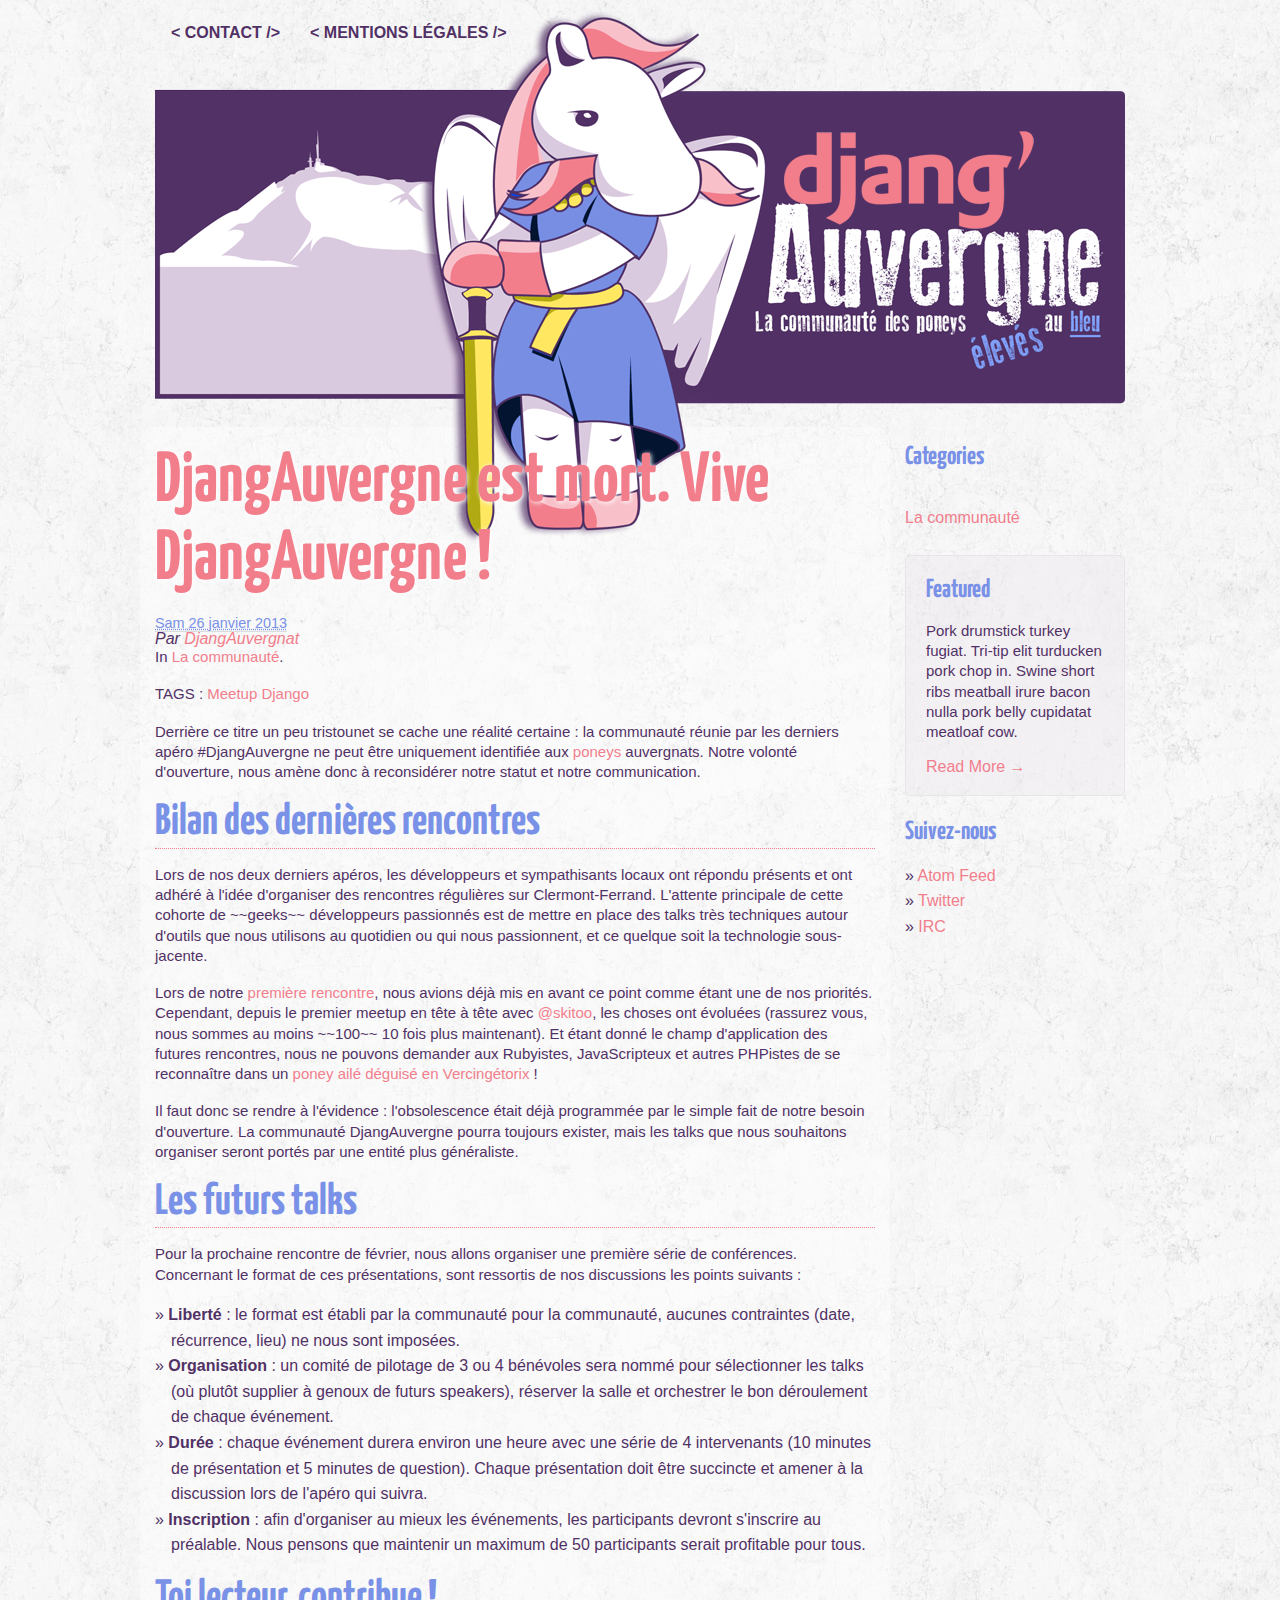
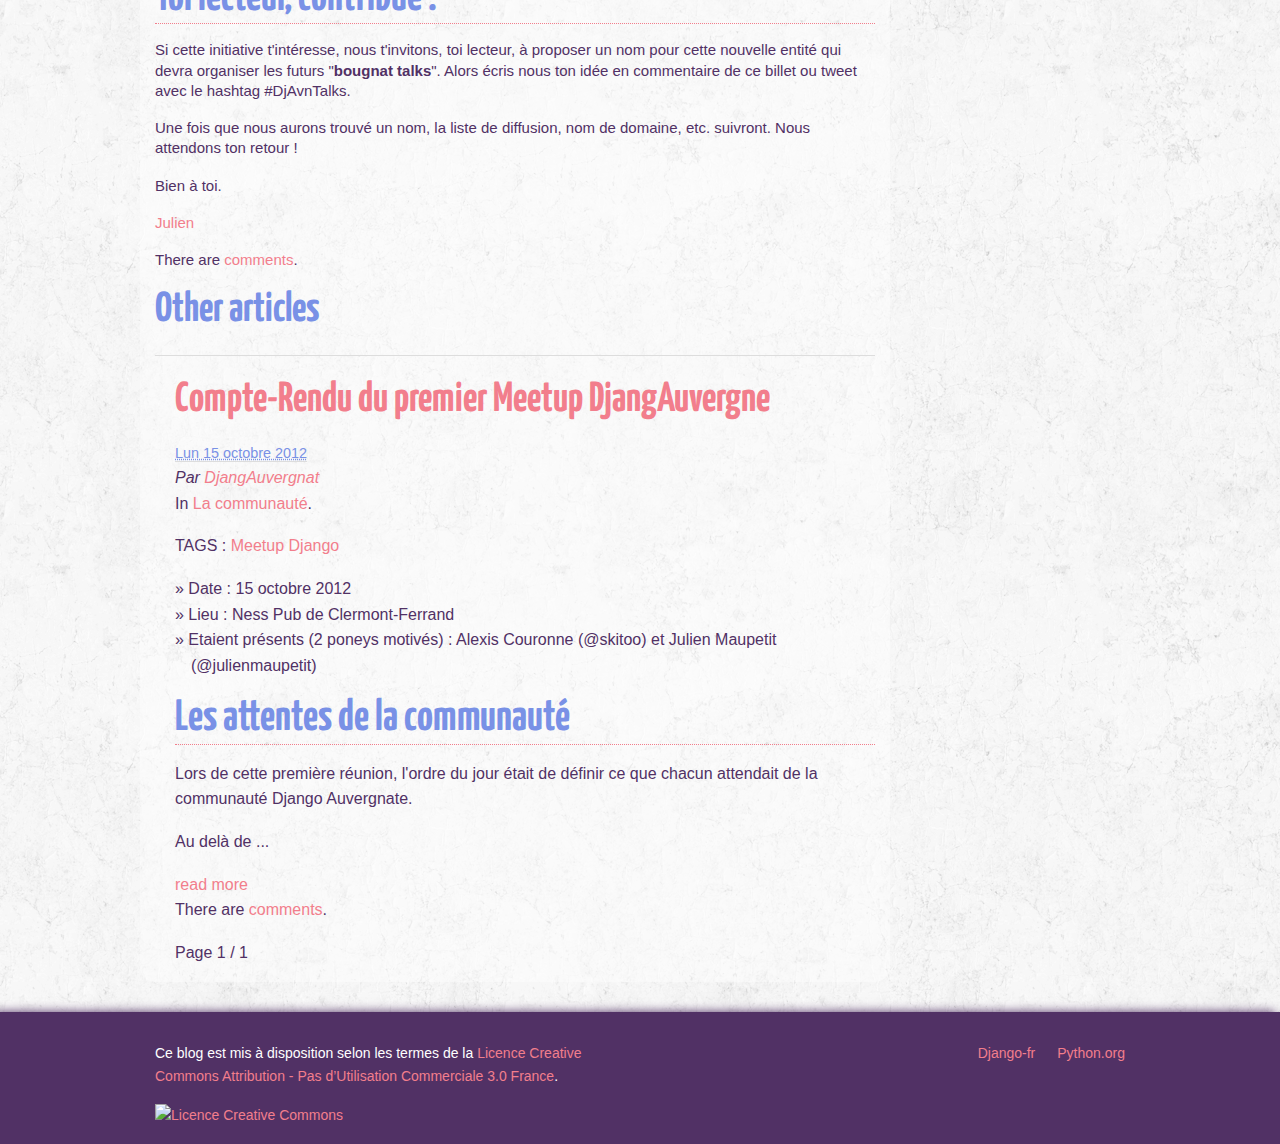
==== commit 47348513: "Update documentation" ====
--- a/index.html
+++ b/index.html
@@ -39,6 +39,10 @@
             <ul class="nav">
                 
                 
+                
+                <li><a href="./pages/contact.html">Contact</a></li>
+                
+                <li><a href="./pages/mentions-legales.html">Mentions légales</a></li>
                 
                 
             </ul>
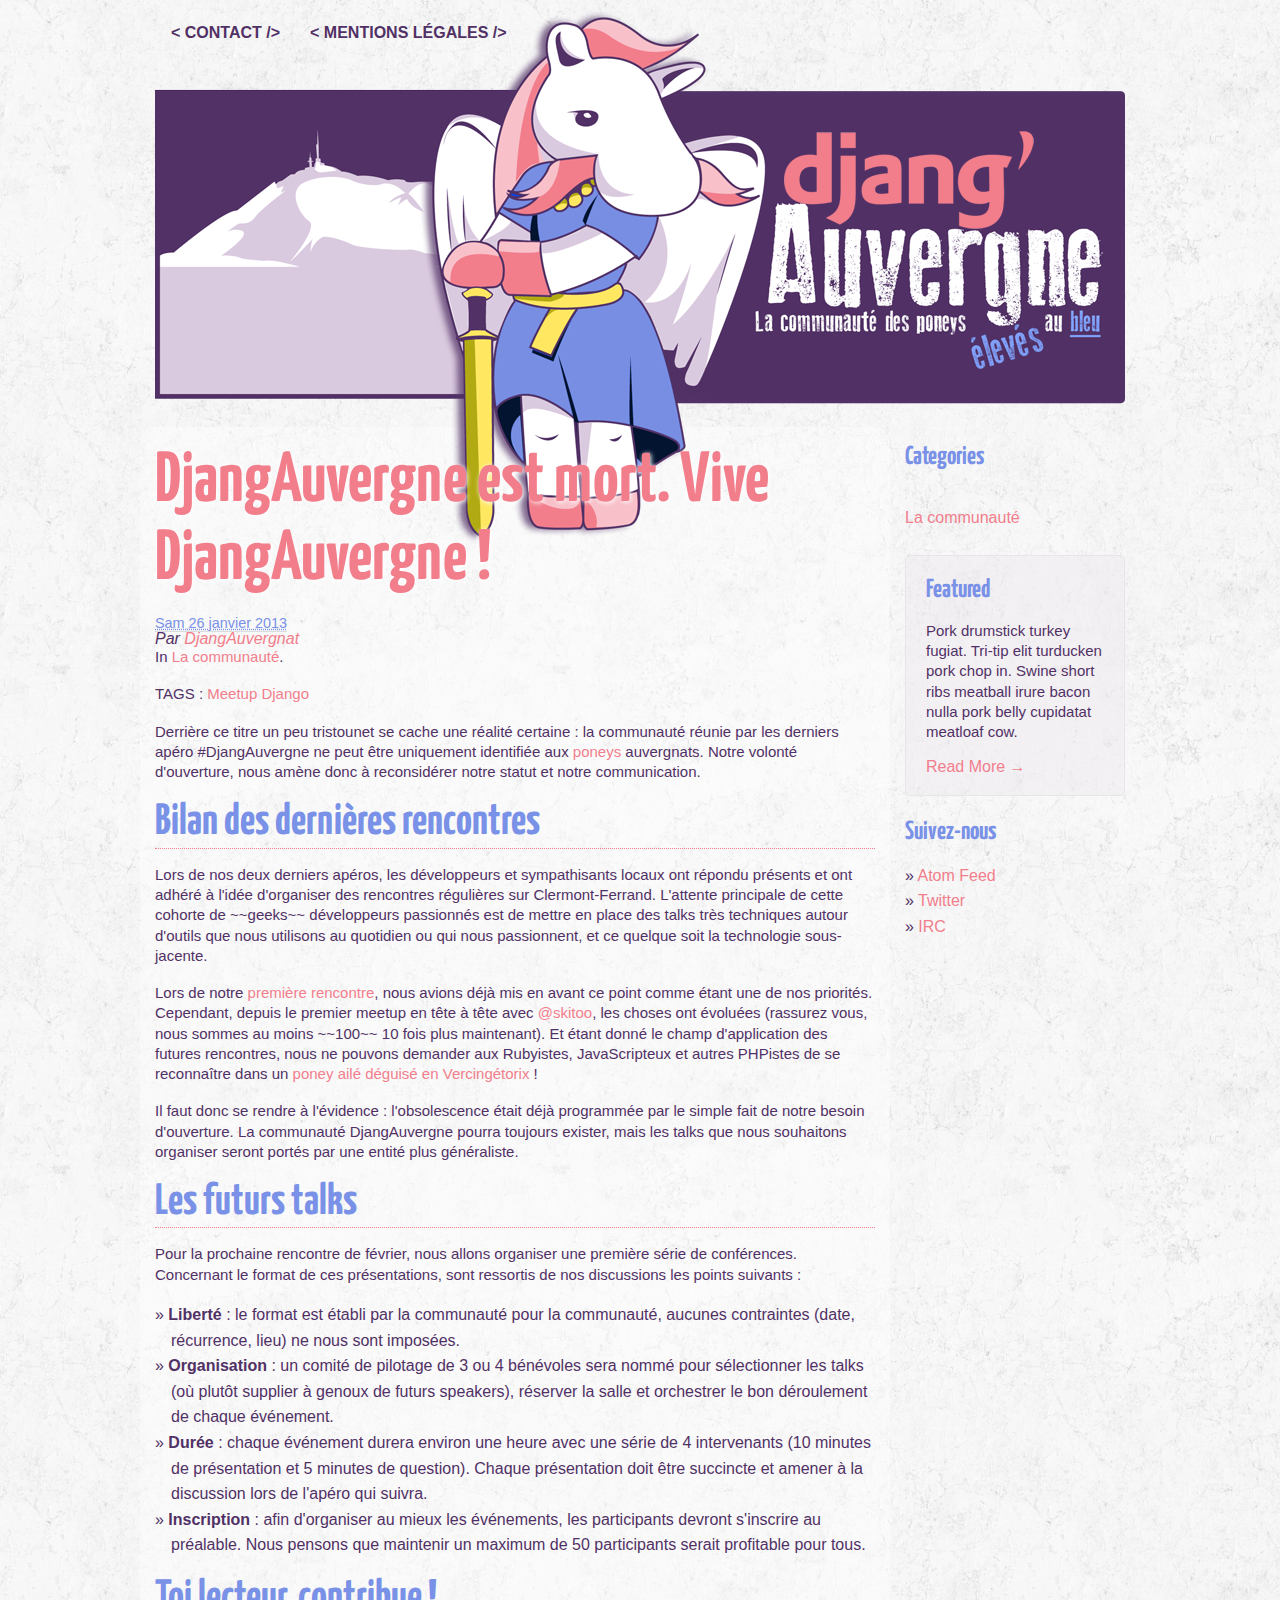
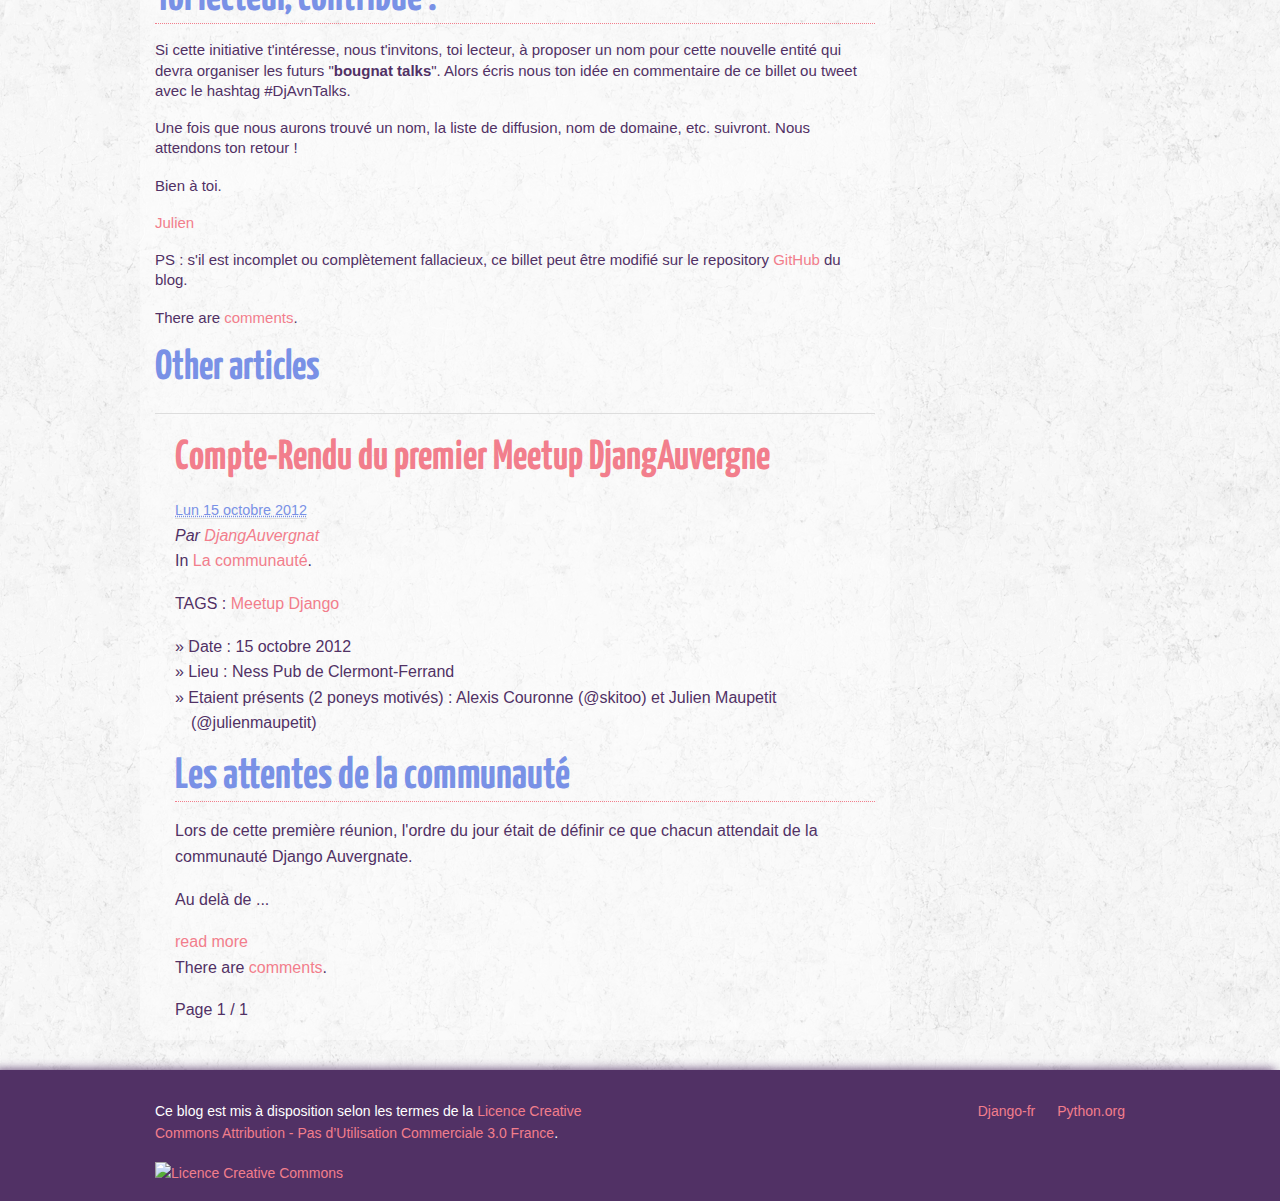
==== commit 7f577fdb: "Update documentation" ====
--- a/index.html
+++ b/index.html
@@ -122,7 +122,8 @@
 <p>Si cette initiative t'intéresse, nous t'invitons, toi lecteur, à proposer un nom pour cette nouvelle entité qui devra organiser les futurs "<strong>bougnat talks</strong>". Alors écris nous ton idée en commentaire de ce billet ou tweet avec le hashtag #DjAvnTalks.</p>
 <p>Une fois que nous aurons trouvé un nom, la liste de diffusion, nom de domaine, etc. suivront. Nous attendons ton retour !</p>
 <p>Bien à toi.</p>
-<p><a href="https://twitter.com/julienmaupetit">Julien</a></p><p>There are <a href="./2013-01-26-DjangAuvergne-Est-Mort-Vive-DjangAuvergne.html#disqus_thread">comments</a>.</p>
+<p><a href="https://twitter.com/julienmaupetit">Julien</a></p>
+<p>PS : s'il est incomplet ou complètement fallacieux, ce billet peut être modifié sur le repository <a href="https://github.com/djangauvergne/djangauvergne-blog">GitHub</a> du blog.</p><p>There are <a href="./2013-01-26-DjangAuvergne-Est-Mort-Vive-DjangAuvergne.html#disqus_thread">comments</a>.</p>
                 </article>
                 
             </aside><!-- /#featured -->
